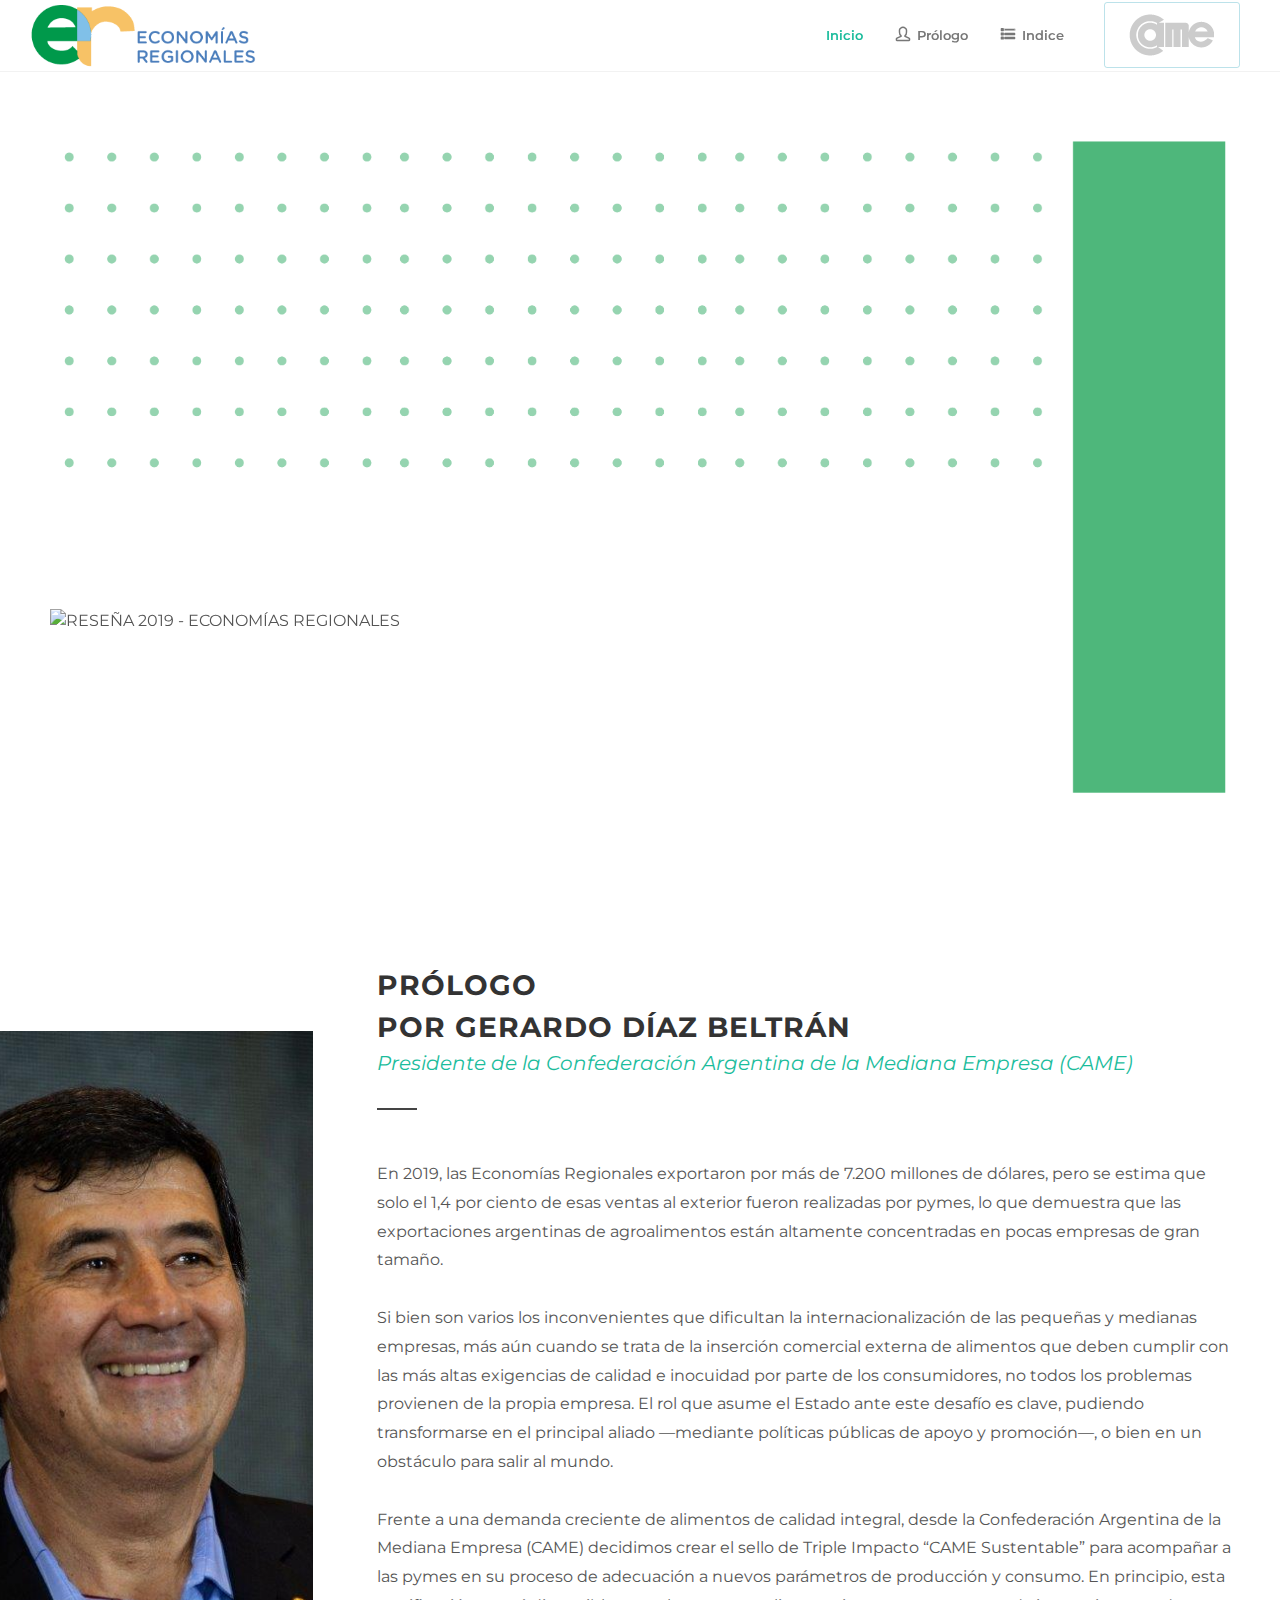
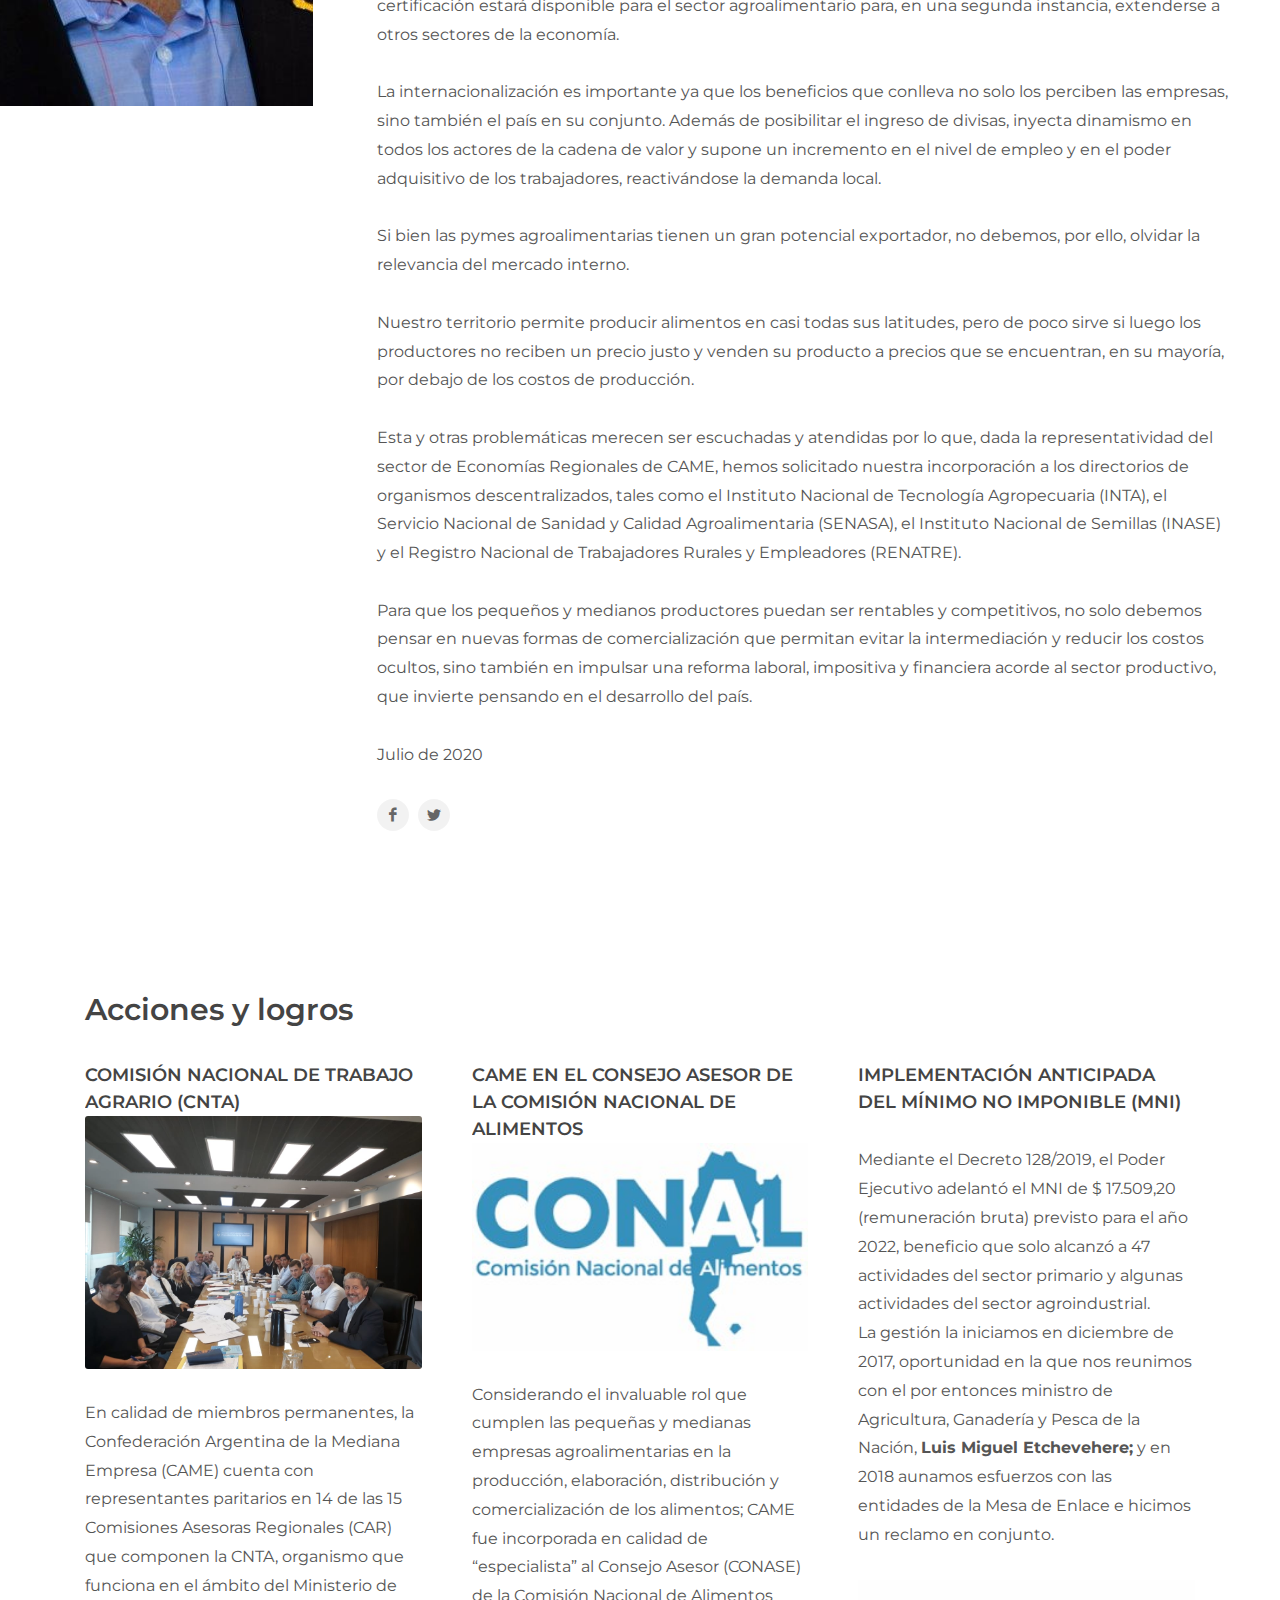
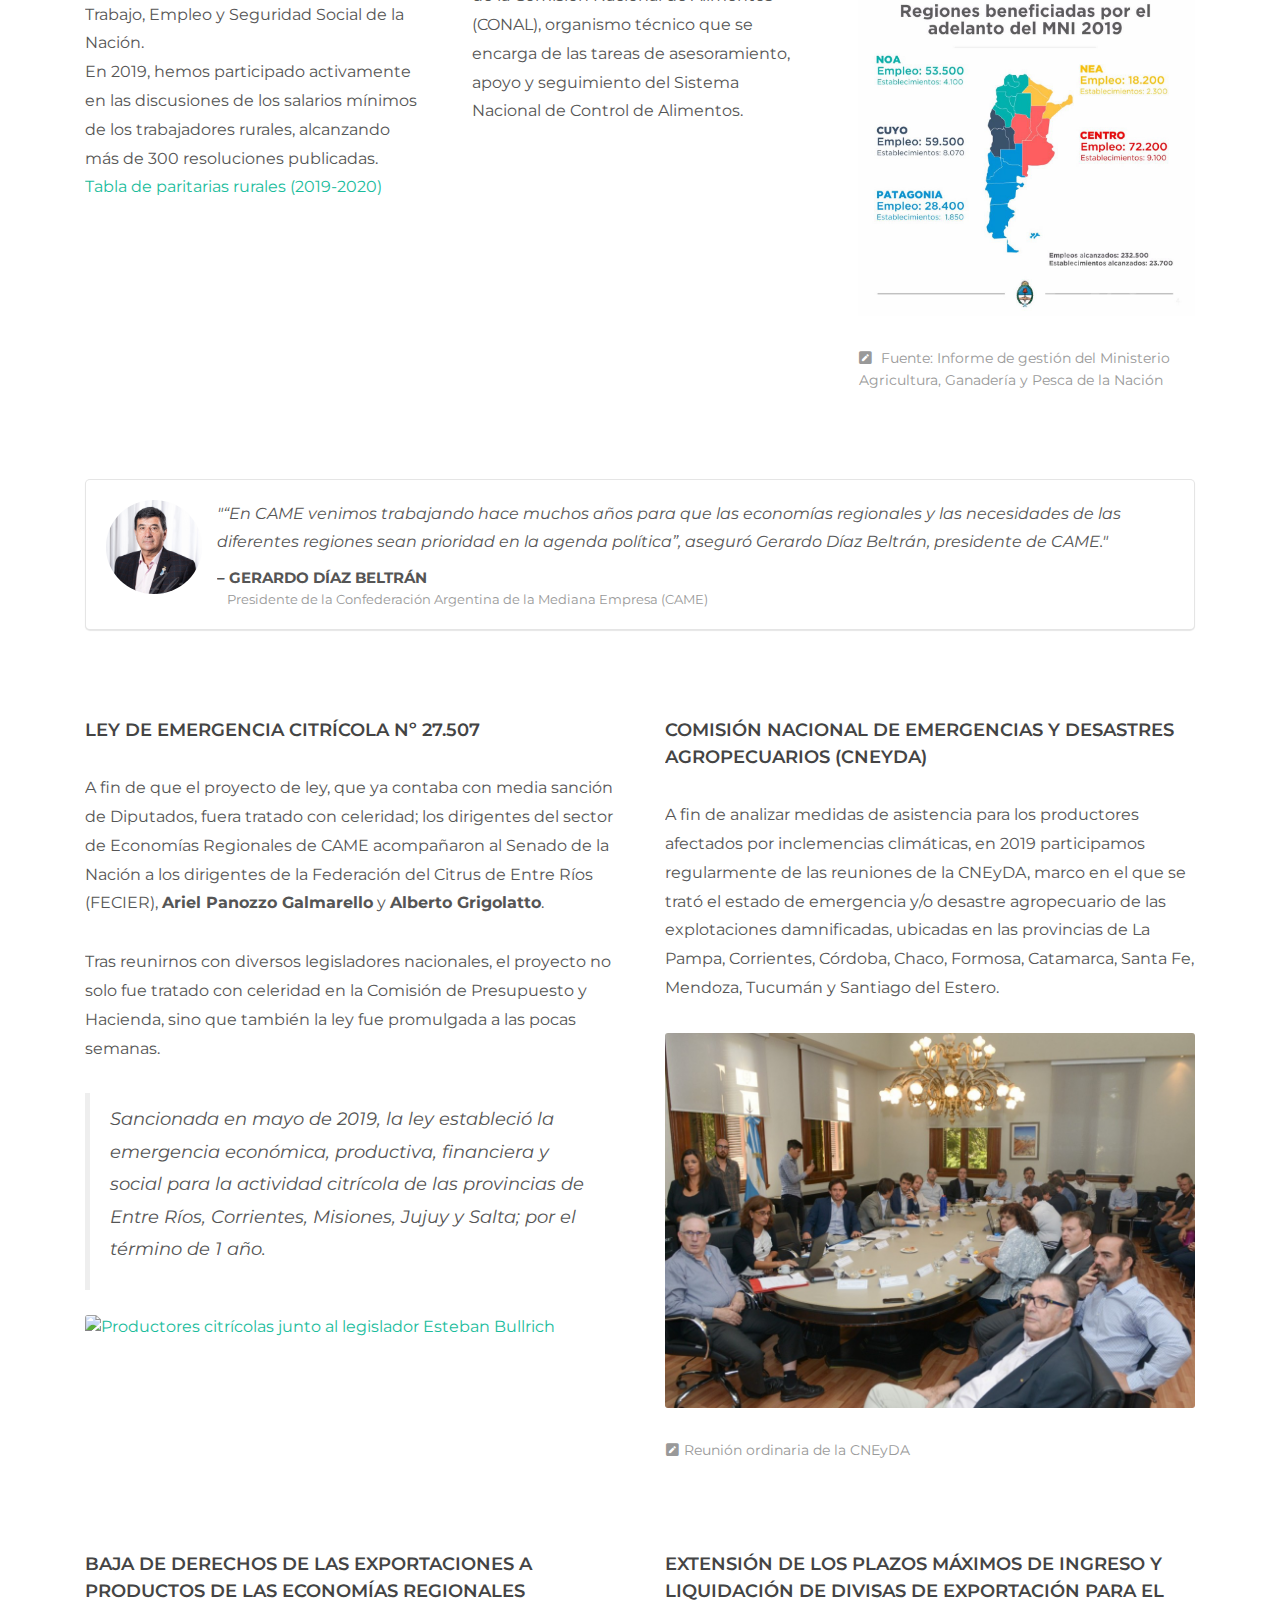
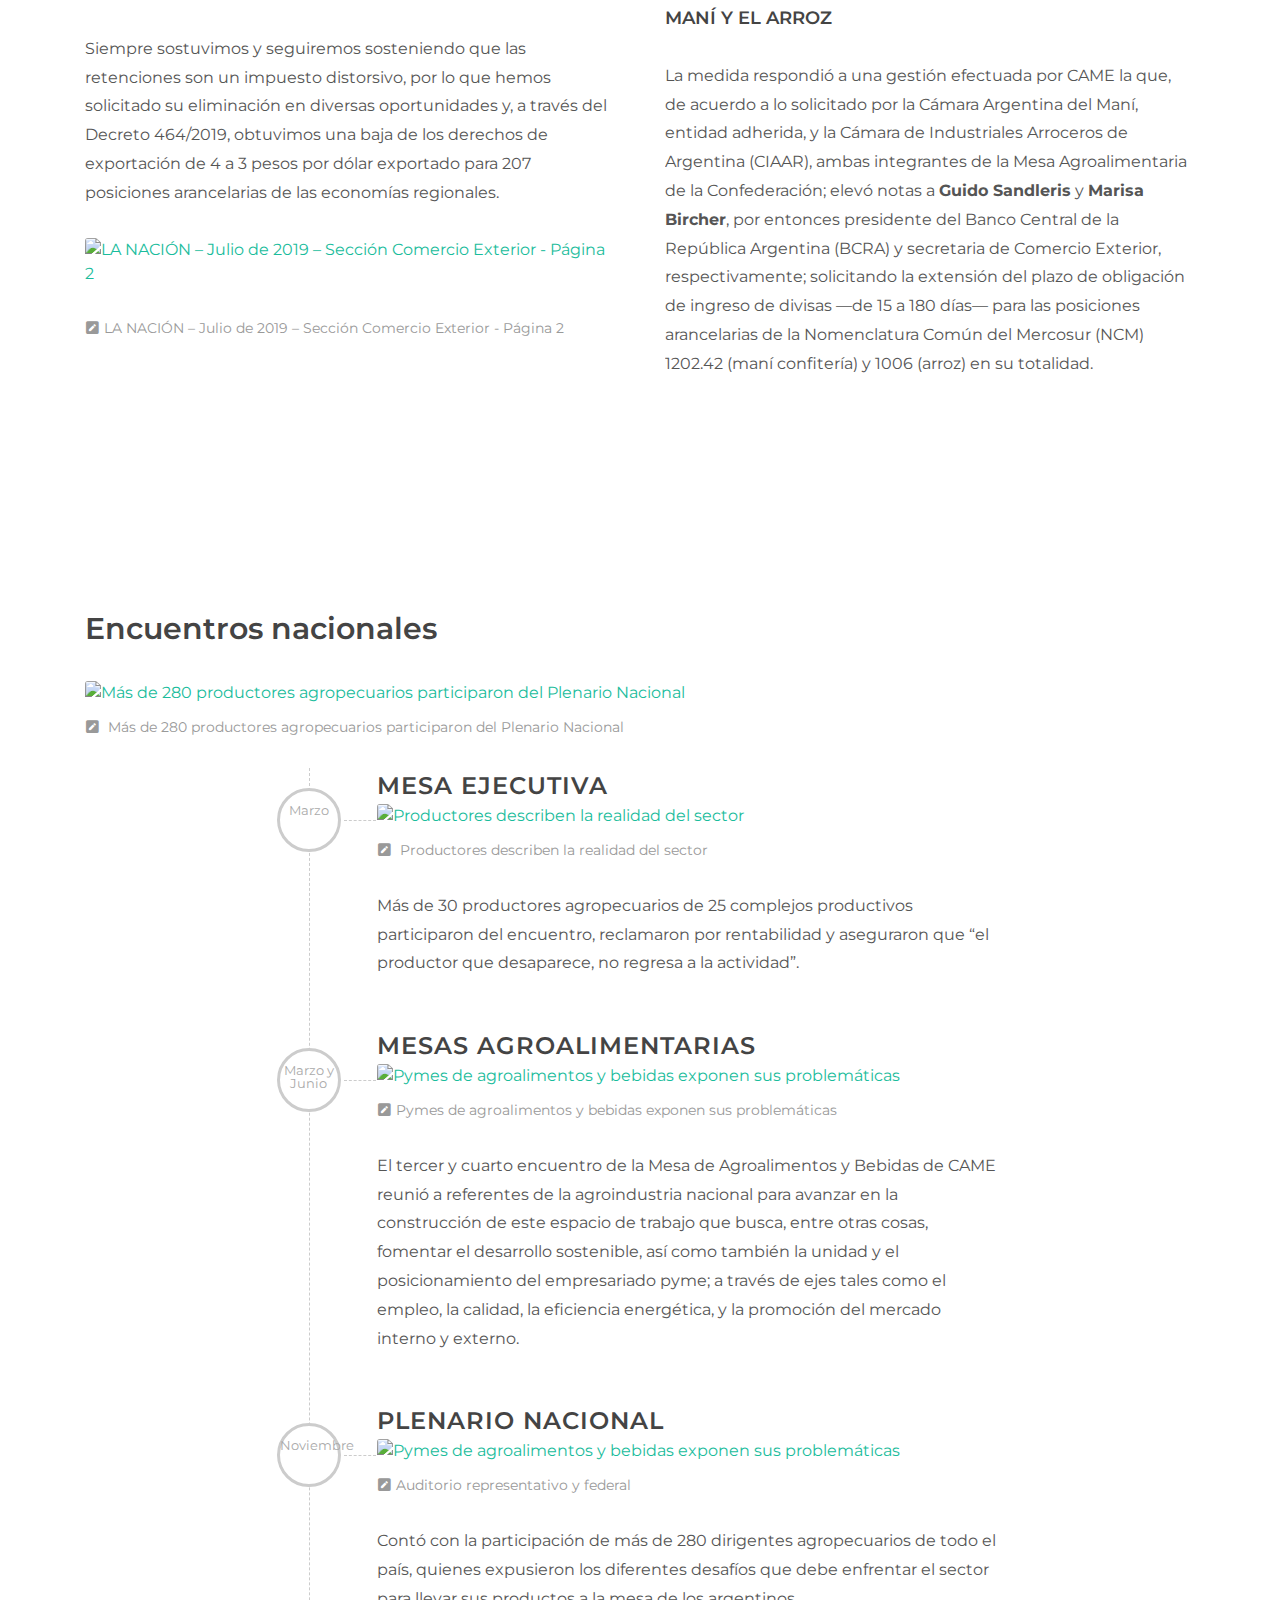
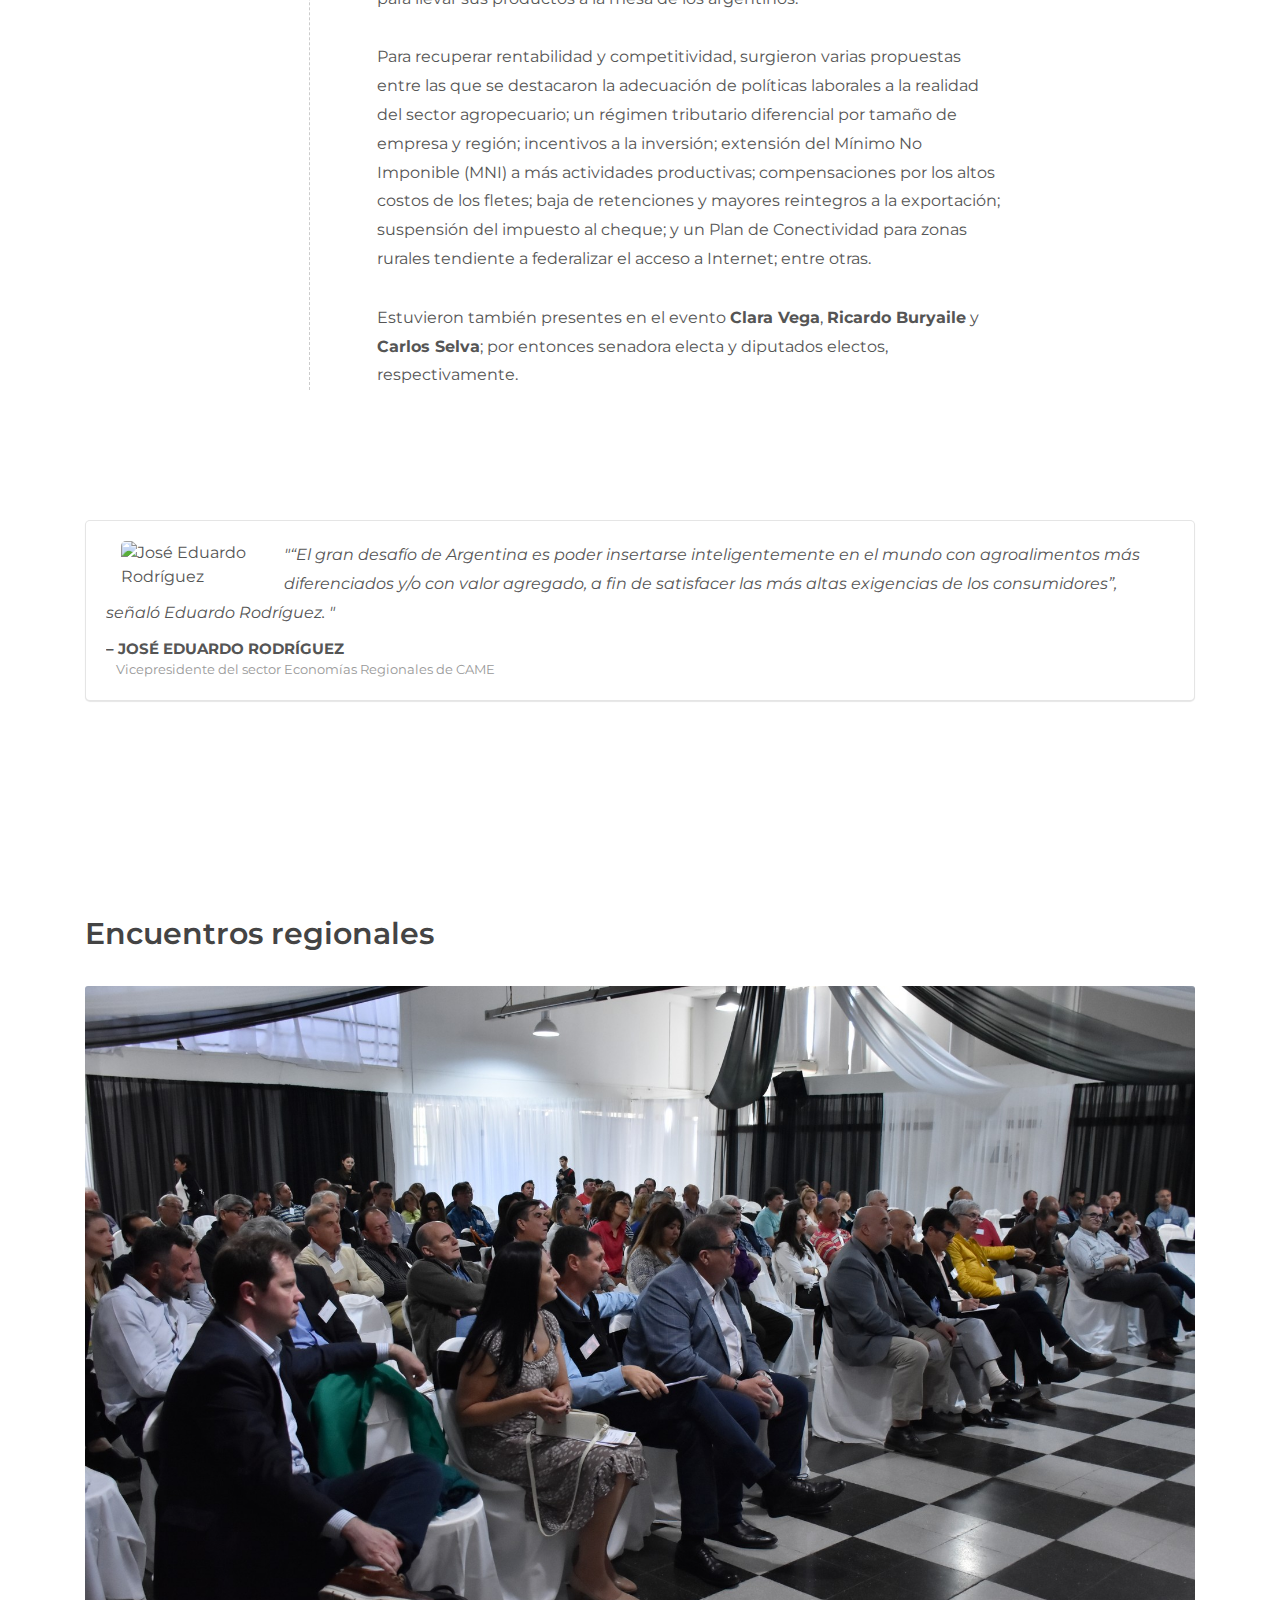
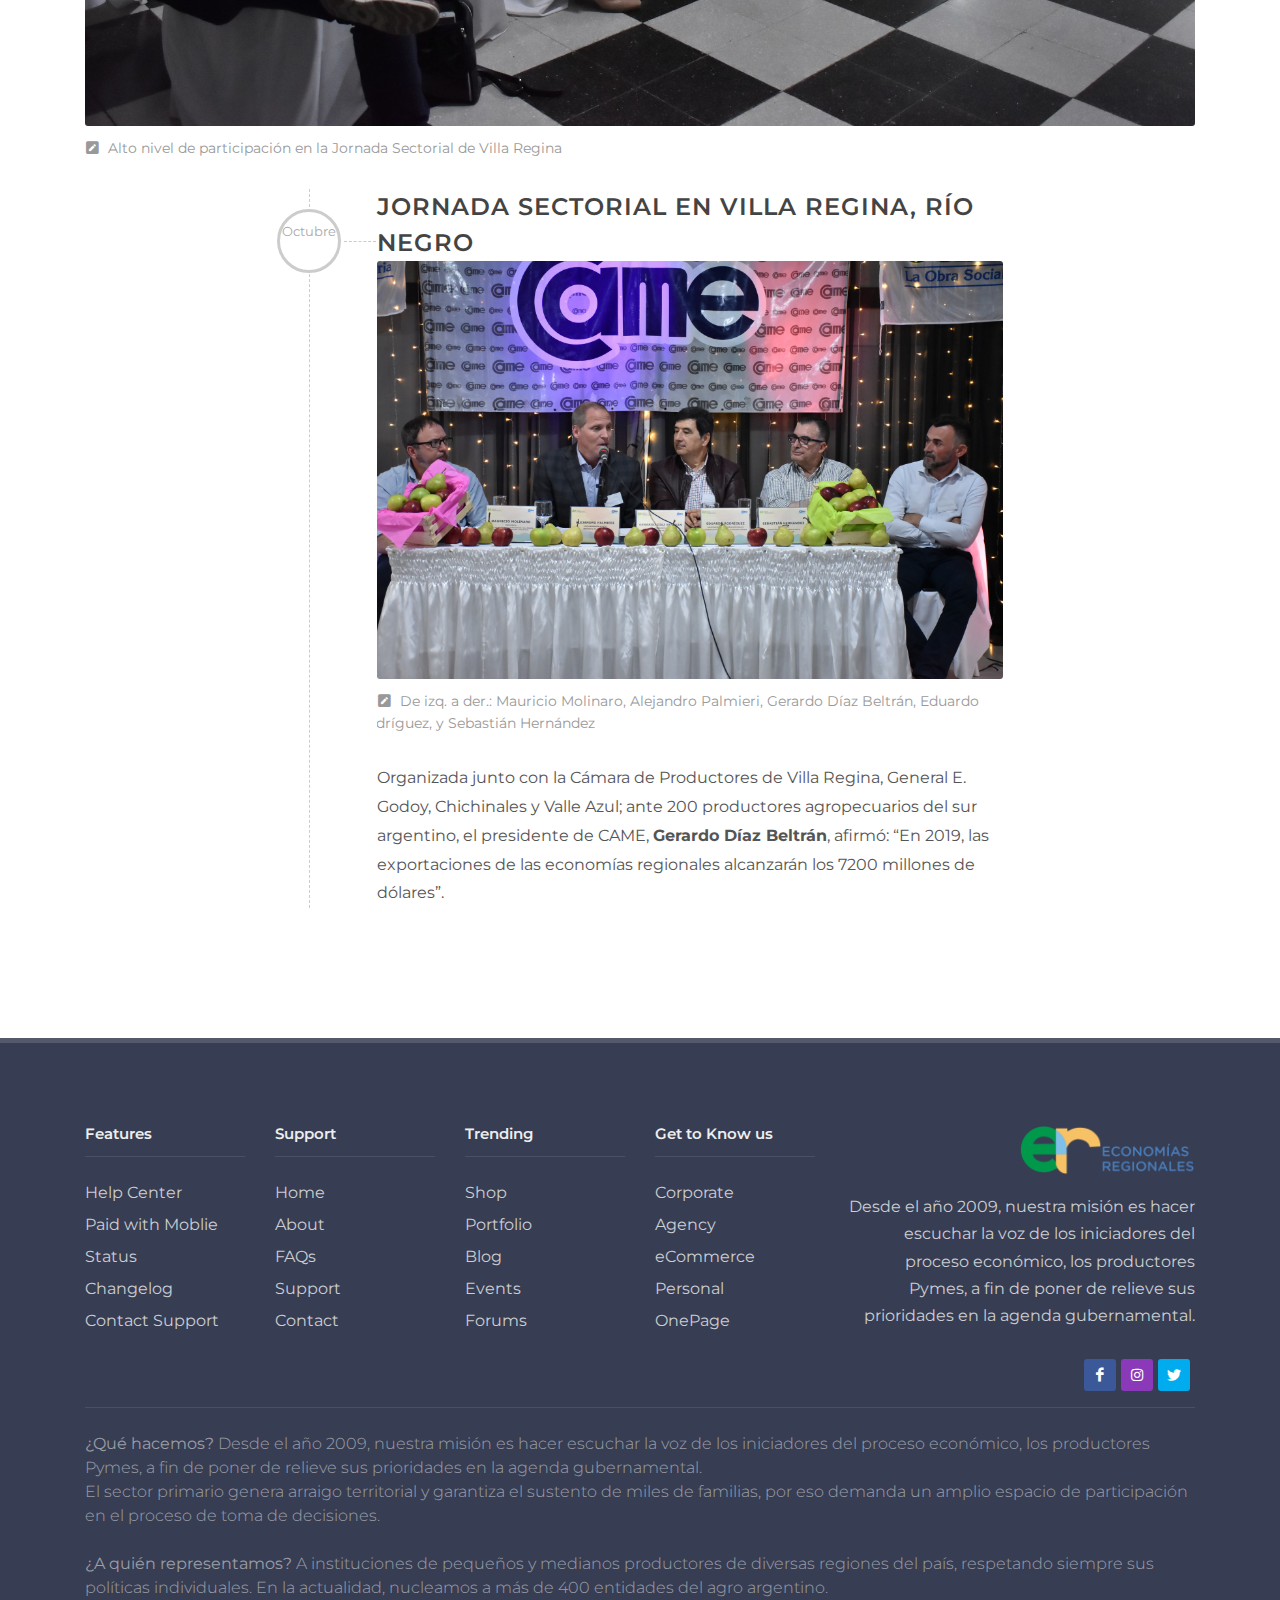
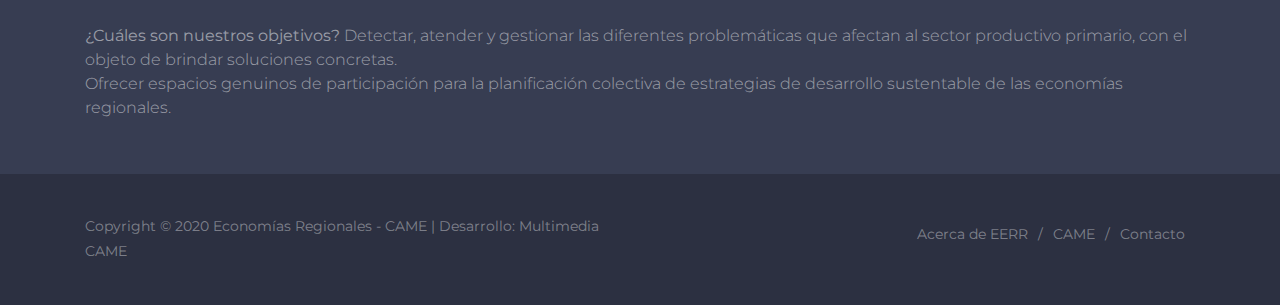
==== index.html @ d0b3bf5d "actualizado encuentros regionales, logos, footer" ====
<!DOCTYPE html>
<html dir="ltr" lang="es-AR">
<head>

	<meta http-equiv="content-type" content="text/html; charset=utf-8" />
	<meta name="author" content="SemiColonWeb" />

	<!-- Stylesheets
	============================================= -->
	<link href="https://fonts.googleapis.com/css?family=Montserrat:300,400,500,600,700&display=swap" rel="stylesheet" type="text/css" />
	<link rel="stylesheet" href="css/bootstrap.css" type="text/css" />
	<link rel="stylesheet" href="style.css" type="text/css" />
	<link rel="stylesheet" href="css/dark.css" type="text/css" />
	<link rel="stylesheet" href="css/swiper.css" type="text/css" />

	<!-- Crowdfunding Demo Specific Stylesheet -->
	<link rel="stylesheet" href="demos/crowdfunding/crowdfunding.css" type="text/css" />
	<link rel="stylesheet" href="demos/crowdfunding/css/fonts.css" type="text/css" />
	<!-- / -->

	<link rel="stylesheet" href="css/font-icons.css" type="text/css" />
	<link rel="stylesheet" href="css/animate.css" type="text/css" />
	<link rel="stylesheet" href="css/magnific-popup.css" type="text/css" />

	<link rel="stylesheet" href="css/custom.css" type="text/css" />
	<meta name="viewport" content="width=device-width, initial-scale=1" />

	<link rel="stylesheet" type="text/css" href="include/rs-plugin/css/settings.css" media="screen" />
	<link rel="stylesheet" type="text/css" href="include/rs-plugin/css/layers.css">
	<link rel="stylesheet" type="text/css" href="include/rs-plugin/css/navigation.css">

	<link rel="stylesheet" href="css/colors.php?color=209EBB" type="text/css" />

	<!-- Document Title
	============================================= -->
	<title>CAME | Economías Regionales | Reseña 2019</title>

</head>

<body class="stretched">

	<!-- Document Wrapper
	============================================= -->
	<div id="wrapper" class="clearfix">

		<!-- Header
		============================================= -->
		<header id="header" class="transparent-header header-size-custom" data-sticky-shrink="false">
			<div id="header-wrap">
				<div class="container">
					<div class="header-row">

						<!-- Logo
						============================================= -->
						<div id="logo">
							<a href="index.html" class="standard-logo"><img src="imgs/logo.png" alt="Economías Regionales - CAME"></a>
							<a href="index.html" class="retina-logo"><img src="imgs/logo@2x.png" alt="Economías Regionales - CAME"></a>
						</div><!-- #logo end -->

						<div class="header-misc">
							<!-- Top Search
							============================================= -->
							<!-- <div id="top-search" class="header-misc-icon">
								<a href="#" id="top-search-trigger"><i class="icon-line-search"></i><i class="icon-line-cross"></i></a>
							</div>--><!-- #top-search end -->

							<a href="http://www.redcame.org.ar/" class="button button-small font-weight-semibold button-border button-rounded ls0 font-weight-medium nott" style="--themecolor: #005ca4;"><img src="imgs/CAME.png" alt="CAME"></a>
						</div>

						<div id="primary-menu-trigger">
							<svg class="svg-trigger" viewBox="0 0 100 100"><path d="m 30,33 h 40 c 3.722839,0 7.5,3.126468 7.5,8.578427 0,5.451959 -2.727029,8.421573 -7.5,8.421573 h -20"></path><path d="m 30,50 h 40"></path><path d="m 70,67 h -40 c 0,0 -7.5,-0.802118 -7.5,-8.365747 0,-7.563629 7.5,-8.634253 7.5,-8.634253 h 20"></path></svg>
						</div>

						<!-- Primary Navigation
						============================================= -->
						<nav class="primary-menu">

							<ul class="menu-container">
								<li class="current menu-item"><a class="menu-link" href="#"><div>Inicio</div></a></li>
								<li class="menu-item"><a class="menu-link" href="#"><div><i class="icon-line2-user font-weight-semibold"></i>Prólogo</div></a>
								<li class="menu-item"><a class="menu-link" href="#"><div><i class="icon-list font-weight-semibold"></i>Indice</div></a>
									
									<ul class="p-3 text-muted sub-menu-container">
										<li><a href="#" data-href="#acciones_logros" class="d-block mt-2"><u>Acciones y logros</u> </a></li>
										<li><a href="#" class="d-block mt-2"><u>Encuentros Nacionales</u> </a></li>
										<li><a href="#" class="d-block mt-2"><u>Encuentros Regionales</u> </a></li>
										<li><a href="#" class="d-block mt-2"><u>Reuniones destacadas</u> </a></li>
										<li><a href="#" class="d-block mt-2"><u>CAME Sustentable</u> </a></li>
										<li><a href="#" class="d-block mt-2"><u>Vidriera</u> </a></li>
										<li><a href="#" class="d-block mt-2"><u>IPOD</u> </a></li>
										<li><a href="#" class="d-block mt-2"><u>Prensa</u> </a></li>
										<li><a href="#" class="d-block mt-2"><u>Censo Nacional Agropecuario 2018</u> </a></li>
										<li><a href="#" class="d-block mt-2"><u>Exportaciones</u> </a></li>
										<li><a href="#" class="d-block mt-2"><u>Editorial Eduardo</u> </a></li>
								</li>
							</ul>

						</nav><!-- #primary-menu end -->

					<!-- 	<form class="top-search-form" action="search.html" method="get">
							<input type="text" name="q" class="form-control" value="" placeholder="Type &amp; Hit Enter.." autocomplete="off">
						</form> -->

					</div>
				</div>
			</div>
			<div class="header-wrap-clone"></div>
		</header><!-- #header end -->

		<!-- Slider
		============================================= -->
		<section id="slider" class="slider-element min-vh-100 include-header" style="margin-top: -72px;
		background: url(imgs/TAPA-05.png), url(imgs/TAPA-04.png);
		background-position: 0% 25%, 0% 30%;
		background-size: 100%, 100%;
		background-repeat: no-repeat;">
			<div class="slider-inner">

				<div class="vertical-middle">
					<div class="container py-5">
						<div class="row">
							<div class="col-lg-6 col-md-8">
								<div class="slider-title">
									<h1 class="font-weight-bolder" style="font-size: 6em; line-height: 1em; background: url(imgs/fondo_gr.png);"></h1>
									<img src="imgs/titulo.png" alt="RESEÑA 2019 - ECONOMÍAS REGIONALES" class="slider-img parallax" data-start="margin-top: 30%;" data-400="margin-top: 30%;" style="width: 100%; margin-top: 30%;">
								</div>
							</div>
						</div>
					</div>
				</div>
				<img src="imgs/tapa.png" alt="" class="slider-img parallax" data-start="margin-top: 0px;" data-400="margin-top: 10px;" style="width: 70%;">

			</div>
		</section><!-- #Slider End -->

		<!-- Content
		============================================= -->
		<section id="content">
			<div class="content-wrap p-0">

				<!-- Prologo -->
				<div class="row align-items-stretch">

					<div class="col-md-3 col-padding min-vh-75 max-vh-60" style="background: url('imgs/GerardoDiazBeltran.jpg') center center no-repeat; background-size: cover; margin-top: 10%;"></div>

					<div class="col-md-9 col-padding">
						<div>
							<div class="heading-block">
								<h3>Prólogo <br>Por Gerardo Díaz Beltrán </h3>
								<span class="before-heading color">Presidente de la Confederación Argentina de la Mediana Empresa (CAME)</span>
							</div>

							<div class="row col-mb-50">

								<div class="col-lg-12">
									<p>En 2019, las Economías Regionales exportaron por más de 7.200 millones de dólares, pero se estima que solo el 1,4 por ciento de esas ventas al exterior fueron realizadas por pymes, lo que demuestra que las exportaciones argentinas de agroalimentos están altamente concentradas en pocas empresas de gran tamaño.</br></br>
									
									Si bien son varios los inconvenientes que dificultan la internacionalización de las pequeñas y medianas empresas, más aún cuando se trata de la inserción comercial externa de alimentos que deben cumplir con las más altas exigencias de calidad e inocuidad por parte de los consumidores, no todos los problemas provienen de la propia empresa. El rol que asume el Estado ante este desafío es clave, pudiendo transformarse en el principal aliado —mediante políticas públicas de apoyo y promoción—, o bien en un obstáculo para salir al mundo.</br></br>
										
									Frente a una demanda creciente de alimentos de calidad integral, desde la Confederación Argentina de la Mediana Empresa (CAME) decidimos crear el sello de Triple Impacto “CAME Sustentable” para acompañar a las pymes en su proceso de adecuación a nuevos parámetros de producción y consumo. En principio, esta certificación estará disponible para el sector agroalimentario para, en una segunda instancia, extenderse a otros sectores de la economía.</br></br>
									
									La internacionalización es importante ya que los beneficios que conlleva no solo los perciben las empresas, sino también el país en su conjunto. Además de posibilitar el ingreso de divisas, inyecta dinamismo en todos los actores de la cadena de valor y supone un incremento en el nivel de empleo y en el poder adquisitivo de los trabajadores, reactivándose la demanda local.</br></br>
									
									Si bien las pymes agroalimentarias tienen un gran potencial exportador, no debemos, por ello, olvidar la relevancia del mercado interno.</br></br>
									
									Nuestro territorio permite producir alimentos en casi todas sus latitudes, pero de poco sirve si luego los productores no reciben un precio justo y venden su producto a precios que se encuentran, en su mayoría, por debajo de los costos de producción.</br></br>
									
									Esta y otras problemáticas merecen ser escuchadas y atendidas por lo que, dada la representatividad del sector de Economías Regionales de CAME, hemos solicitado nuestra incorporación a los directorios de organismos descentralizados, tales como el Instituto Nacional de Tecnología Agropecuaria (INTA), el Servicio Nacional de Sanidad y Calidad Agroalimentaria (SENASA), el Instituto Nacional de Semillas (INASE) y el Registro Nacional de Trabajadores Rurales y Empleadores (RENATRE).</br></br>
									
									Para que los pequeños y medianos productores puedan ser rentables y competitivos, no solo debemos pensar en nuevas formas de comercialización que permitan evitar la intermediación y reducir los costos ocultos, sino también en impulsar una reforma laboral, impositiva y financiera acorde al sector productivo, que invierte pensando en el desarrollo del país.</br></br>
									
									Julio de 2020
										</p>
									<a href="#" class="social-icon inline-block si-small si-light si-rounded si-facebook">
										<i class="icon-facebook"></i>
										<i class="icon-facebook"></i>
									</a>
									<a href="#" class="social-icon inline-block si-small si-light si-rounded si-twitter">
										<i class="icon-twitter"></i>
										<i class="icon-twitter"></i>
									</a>
								
								</div>

								

							</div>

						</div>
					</div>

				</div>
				<!-- Fin prologo-->

				<!--Acciones y logros-->
				<section id="acciones_logros">
					<div class="content-wrap">
						<div class="container clearfix">
				<h2 class="titulo_seccion">Acciones y logros</h2>
				<div id="posts" class="post-grid row grid-container gutter-50 clearfix has-init-isotope" data-layout="fitRows" style="position: relative; height: 2633.13px;">
					
					<div class="entry col-sm-4 col-12">
						<div class="grid-inner">
							<div class="entry-title">
								<h2>Comisión Nacional de Trabajo Agrario (CNTA)</h2>
							</div>
							<div class="entry-image">
								<a href="imgs/a-l/CNTA.jpg" data-lightbox="image"><img src="imgs/a-l/CNTA.jpg" alt="Reunión ordinaria de la Comisión Nacional de Trabajo Agrario (CNTA)"></a>
							</div>
						
							<!--<div class="entry-meta">
								<ul>
									<li><i class="icon-calendar3"></i> 10th Feb 2021</li>
									<li><a href="blog-single.html#comments"><i class="icon-comments"></i> 13</a></li>
									<li><a href="#"><i class="icon-camera-retro"></i></a></li>
								</ul>
							</div>-->
							<div class="entry-content">
								<p>En calidad de miembros permanentes, la Confederación Argentina de la Mediana Empresa (CAME) cuenta con representantes paritarios en 14 de las 15 Comisiones Asesoras Regionales (CAR) que componen la CNTA, organismo que funciona en el ámbito del Ministerio de Trabajo, Empleo y Seguridad Social de la Nación. 
									<br>
								En 2019, hemos participado activamente en las discusiones de los salarios mínimos de los trabajadores rurales, alcanzando más de 300 resoluciones publicadas.  <br>
								<a href="imgs/a-l/Tabla Paritarias Rurales.pdf" target="_blank">Tabla de paritarias rurales (2019-2020)</a>
									</p>
								
							</div>
						</div>
					</div>

					<div class="entry col-sm-4 col-12">
						<div class="grid-inner">
							<div class="entry-title">
								<h2>CAME en el Consejo Asesor de la Comisión Nacional de Alimentos</h2>
							</div>
							<div class="entry-image">
								<a href="imgs/a-l/LOGO CONAL.jpg" data-lightbox="image"><img src="imgs/a-l/LOGO CONAL.jpg" alt="Comisión Nacional de Alimentos"></a>
							</div>
						
							<div class="entry-content">
								<p>Considerando el invaluable rol que cumplen las pequeñas y medianas empresas agroalimentarias en la producción, elaboración, distribución y comercialización de los alimentos; CAME fue incorporada en calidad de “especialista” al Consejo Asesor (CONASE) de la Comisión Nacional de Alimentos (CONAL), organismo técnico que se encarga de las tareas de asesoramiento, apoyo y seguimiento del Sistema Nacional de Control de Alimentos.</p>
							</div>
						</div>
					</div>

					<div class="entry col-sm-4 col-12">
						<div class="grid-inner">
							
							<div class="entry-title">
								<h2>Implementación anticipada del Mínimo No Imponible (MNI)</h2>
							</div>
							<div class="entry-content">
								<p>Mediante el Decreto 128/2019, el Poder Ejecutivo adelantó el MNI de $ 17.509,20 (remuneración bruta) previsto para el año 2022, beneficio que solo alcanzó a 47 actividades del sector primario y algunas actividades del sector agroindustrial.<br>
									La gestión la iniciamos en diciembre de 2017, oportunidad en la que nos reunimos con el por entonces ministro de Agricultura, Ganadería y Pesca de la Nación, <b>Luis Miguel Etchevehere;</b> y en 2018 aunamos esfuerzos con las entidades de la Mesa de Enlace e hicimos un reclamo en conjunto.
									</p>
							</div>
							<div class="entry-image">
								<a href="imgs/a-l/informe de gestión.jpg" data-lightbox="image"><img src="imgs/a-l/informe de gestión.jpg" alt="Informe de gestión del Ministerio de Agricultura, Ganadería y Pesca de la Nación"></a>
							</div>
							<div class="entry-meta">
								<ul>
									<li><i class="icon-pen-square"></i> Fuente: Informe de gestión del Ministerio de Agricultura, Ganadería y Pesca de la Nación</li>
									
								</ul>
							</div>
						</div>
					</div>
					
					<div class="entry col-sm-12 col-12">
						<div class="testimonial">
							<div class="testi-image" style="width: 9%; height: 9%;">
								<a href="#" style="width: 100%; height: 100%;">
									<img src="imgs/a-l/GERARDO.JPG" alt="Gerardo Díaz Beltrán" style="width: 100%; height: 100%;">
								</a>
							</div>
							<div class="testi-content">
								<p>“En CAME venimos trabajando hace muchos años para que las economías regionales y las necesidades de las diferentes regiones sean prioridad en la agenda política”, aseguró Gerardo Díaz Beltrán, presidente de CAME.</p>
								<div class="testi-meta">
									Gerardo Díaz Beltrán
									<span>Presidente de la Confederación Argentina de la Mediana Empresa (CAME)</span>
								</div>
							</div>
						</div>
					
					
					</div>
					
					<div class="entry col-sm-6 col-12" >
						<div class="grid-inner">
							
							<div class="entry-title">
								<h2>Ley de Emergencia Citrícola Nº 27.507</h2>
							</div>
							<div class="entry-content">
								<p>A fin de que el proyecto de ley, que ya contaba con media sanción de Diputados, fuera tratado con celeridad; los dirigentes del sector de Economías Regionales de CAME acompañaron al Senado de la Nación a los dirigentes de la Federación del Citrus de Entre Ríos (FECIER), <strong>Ariel Panozzo Galmarello</strong> y <strong>Alberto Grigolatto</strong>.</p>
								<p>Tras reunirnos con diversos legisladores nacionales, el proyecto no solo fue tratado con celeridad en la Comisión de Presupuesto y Hacienda, sino que también la ley fue promulgada a las pocas semanas. </p>
								<blockquote><p>Sancionada en mayo de 2019, la ley estableció la emergencia económica, productiva, financiera y social para la actividad citrícola de las provincias de Entre Ríos, Corrientes, Misiones, Jujuy y Salta; por el término de 1 año. </p></blockquote>

							</div>
							<div class="entry-image alignleft">
								<a href="imgs/a-l/CITRICOLA.jpg" data-lightbox="image"><img src="imgs/a-l/CITRICOLA_l.jpg" alt="Productores citrícolas junto al legislador Esteban Bullrich"></a>
							</div>
							<div class="entry-meta">
								<ul>
									<li><i class="icon-pen-square"></i>Productores citrícolas junto al legislador Esteban Bullrich</li>
									
								</ul>
							</div>
						</div>
					</div>

					<div class="entry col-sm-6 col-12">
						<div class="grid-inner">
							
							<div class="entry-title">
								<h2>Comisión Nacional de Emergencias y Desastres Agropecuarios (CNEyDA)</h2>
							</div>
							<div class="entry-content">
								<p>A fin de analizar medidas de asistencia para los productores afectados por inclemencias climáticas, en 2019 participamos regularmente de las reuniones de la CNEyDA, marco en el que se trató el estado de emergencia y/o desastre agropecuario de las explotaciones damnificadas, ubicadas en las provincias de La Pampa, Corrientes, Córdoba, Chaco, Formosa, Catamarca, Santa Fe, Mendoza, Tucumán y Santiago del Estero.</p>
							

							</div>
							<div class="entry-image">
								<a href="imgs/a-l/FOTO CNEYDA.jpg" data-lightbox="image"><img src="imgs/a-l/FOTO CNEYDA.jpg" alt="Reunión ordinaria de la CNEyDA"></a>
							</div>
							<div class="entry-meta">
								<ul>
									<li><i class="icon-pen-square"></i>Reunión ordinaria de la CNEyDA</li>
									
								</ul>
							</div>
						</div>
					</div>

					<div class="entry col-sm-6 col-12">
						<div class="grid-inner">
							
							<div class="entry-title">
								<h2>Baja de derechos de las exportaciones a productos de las Economías Regionales</h2>
							</div>
							<div class="entry-content">
								<p>Siempre sostuvimos y seguiremos sosteniendo que las retenciones son un impuesto distorsivo, por lo que hemos solicitado su eliminación en diversas oportunidades y, a través del Decreto 464/2019, obtuvimos una baja de los derechos de exportación de 4 a 3 pesos por dólar exportado para 207 posiciones arancelarias de las economías regionales.  </p>
							</div>
							<div class="entry-image">
								<a href="imgs/a-l/RECORTE LA NACION.jpg" data-lightbox="image"><img src="imgs/a-l/RECORTE LA NACION.jpg" alt="LA NACIÓN – Julio de 2019 – Sección Comercio Exterior - Página 2"></a>
							</div>
							<div class="entry-meta">
								<ul>
									<li><i class="icon-pen-square"></i>LA NACIÓN – Julio de 2019 – Sección Comercio Exterior - Página 2</li>
									
								</ul>
							</div>
						</div>
					</div>

					

					<div class="entry col-sm-6 col-12">
						<div class="grid-inner">
							
							<div class="entry-title">
								<h2>Extensión de los plazos máximos de ingreso y liquidación de divisas de exportación para el maní y el arroz</h2>
							</div>
							<div class="entry-content">
								<p>La medida respondió a una gestión efectuada por CAME la que, de acuerdo a lo solicitado por la Cámara Argentina del Maní, entidad adherida, y la Cámara de Industriales Arroceros de Argentina (CIAAR), ambas integrantes de la Mesa Agroalimentaria de la Confederación; elevó notas a <strong>Guido Sandleris</strong> y <strong>Marisa Bircher</strong>, por entonces presidente del Banco Central de la República Argentina (BCRA) y secretaria de Comercio Exterior, respectivamente; solicitando la extensión del plazo de obligación de ingreso de divisas —de 15 a 180 días— para las posiciones arancelarias de la Nomenclatura Común del Mercosur (NCM) 1202.42 (maní confitería) y 1006 (arroz) en su totalidad.  </p>
							</div>
							
							
						</div>
					</div>

					
				</div>
				</div>
		</div>
				</section>
				<!--Fin acciones y logros-->
				
				<!--Encuentros nacionales-->
				<section id="encuentros_nacionales">
					<div class="content-wrap">
						<div class="container clearfix">
						<h2 class="titulo_seccion">Encuentros nacionales</h2>
						<div class="entry-image">
							<a href="imgs/b/Plenario para destacado.jpg" data-lightbox="image"><img src="imgs/b/Plenario para destacado.jpg" alt="Más de 280 productores agropecuarios participaron del Plenario Nacional"></a>
							<div class="entry-meta">
								<ul>
									<li><i class="icon-pen-square"></i> Más de 280 productores agropecuarios participaron del Plenario Nacional</li>
									
								</ul>
							</div>
						</div>
						
						
						
						<div class="row gutter-40 col-mb-80 justify-content-md-center">
							<!-- Post Content
							============================================= -->
							<div class="postcontent col-lg-8">
	
								<!-- Posts
								============================================= -->
								<div id="posts" class="post-timeline">
	
									<div class="entry">
										<div class="entry-timeline">
										<span>Marzo</span>
											<div class="timeline-divider"></div>
										</div>
										<div class="entry-image">
											<div class="entry-title">
												<h2>Mesa ejecutiva</h2>
											</div>
											<a href="imgs/b/Mesa Ejecutiva.JPG" data-lightbox="image"><img src="imgs/b/Mesa Ejecutiva.JPG" alt="Productores describen la realidad del sector"></a>
											<div class="entry-meta">
												<ul>
													<li><i class="icon-pen-square"></i> Productores describen la realidad del sector</li>
													
												</ul>
											</div>
										</div>
										
										<!--<div class="entry-meta">
											<ul>
												<li><a href="#"><i class="icon-user"></i> admin</a></li>
												<li><i class="icon-folder-open"></i> <a href="#">General</a>, <a href="#">Media</a></li>
												<li><a href="blog-single.html#comments"><i class="icon-comments"></i> 13 Comments</a></li>
												<li><a href="#"><i class="icon-camera-retro"></i></a></li>
											</ul>
										</div>-->
										<div class="entry-content">											
											<p>Más de 30 productores agropecuarios de 25 complejos productivos participaron del encuentro, reclamaron por rentabilidad y aseguraron que “el productor que desaparece, no regresa a la actividad”.</p>
											
										</div>
									</div>

									<div class="entry">
										<div class="entry-timeline">
											<span>Marzo y Junio</span>
											<div class="timeline-divider"></div>
										</div>
										<div class="entry-image">
											<div class="entry-title">
												<h2>Mesas agroalimentarias</h2>
											</div>
											<a href="imgs/b/Mesa Agroalimentaria.JPG" data-lightbox="image"><img src="imgs/b/Mesa Agroalimentaria.JPG" alt="Pymes de agroalimentos y bebidas exponen sus problemáticas"></a>
											<div class="entry-meta">
												<ul>
													<li><i class="icon-pen-square"></i>Pymes de agroalimentos y bebidas exponen sus problemáticas</li>
													
												</ul>
											</div>
										</div>
										<div class="entry-content">
											<p>El tercer y cuarto encuentro de la Mesa de Agroalimentos y Bebidas de CAME reunió a referentes de la agroindustria nacional para avanzar en la construcción de este espacio de trabajo que busca, entre otras cosas, fomentar el desarrollo sostenible, así como también la unidad y el posicionamiento del empresariado pyme; a través de ejes tales como el empleo, la calidad, la eficiencia energética, y la promoción del mercado interno y externo. </p>
											
										</div>
									</div>

									<div class="entry">
										<div class="entry-timeline">
											<span>Noviembre</span>
											<div class="timeline-divider"></div>
										</div>
										<div class="entry-image">
											<div class="entry-title">
												<h2>Plenario nacional</h2>
											</div>
											<a href="imgs/b/Plenario.jpg" data-lightbox="image"><img src="imgs/b/Plenario.jpg" alt="Pymes de agroalimentos y bebidas exponen sus problemáticas"></a>
											<div class="entry-meta">
												<ul>
													<li><i class="icon-pen-square"></i>Auditorio representativo y federal </li>
													
												</ul>
											</div>
										</div>
										<div class="entry-content">
												<p>Contó con la participación de más de 280 dirigentes agropecuarios de todo el país, quienes expusieron los diferentes desafíos que debe enfrentar el sector para llevar sus productos a la mesa de los argentinos. </p>
												<p>Para recuperar rentabilidad y competitividad, surgieron varias propuestas entre las que se destacaron la adecuación de políticas laborales a la realidad del sector agropecuario; un régimen tributario diferencial por tamaño de empresa y región; incentivos a la inversión; extensión del Mínimo No Imponible (MNI) a más actividades productivas; compensaciones por los altos costos de los fletes; baja de retenciones y mayores reintegros a la exportación; suspensión del impuesto al cheque; y un Plan de Conectividad para zonas rurales tendiente a federalizar el acceso a Internet; entre otras. </p>
												<p>Estuvieron también presentes en el evento <strong>Clara Vega</strong>, <strong>Ricardo Buryaile</strong> y <strong>Carlos Selva</strong>; por entonces senadora electa y diputados electos, respectivamente. </p>
												 </p>
											
										</div>
									</div>

									

									

								</div>
								
							</div>
							<div class="entry col-sm-12 col-12">
								<div class="testimonial">
									
									<div class="testi-content">
									
										<div class="col-2" style="float: left;">
											<img src="imgs/b/EduardoRodriguez.jpg" alt="José Eduardo Rodríguez" style="border-radius: 5px;">
										</div>
									
										<p>“El gran desafío de Argentina es poder insertarse inteligentemente en el mundo con agroalimentos más diferenciados y/o con valor agregado, a fin de satisfacer las más altas exigencias de los consumidores”, señaló Eduardo Rodríguez. </p>
										<div class="testi-meta">
											José Eduardo Rodríguez
											<span>Vicepresidente del sector Economías Regionales de CAME</span>
										</div>
									</div>
								</div>
							
							
							</div>
						</div>

						
						</div>
						
					</div>
					
				</section>
				<!--Fin encuentros nacionales-->
			
				<!--Encuentros regionales-->
				<section id="encuentros_regionales">
					<div class="content-wrap">
						<div class="container clearfix">
						<h2 class="titulo_seccion">Encuentros regionales</h2>
						<div class="entry-image">
							<a href="imgs/c/auditorio.jpg" data-lightbox="image"><img src="imgs/c/auditorio.jpg" alt="Alto nivel de participación en la Jornada Sectorial de Villa Regina"></a>
							<div class="entry-meta">
								<ul>
									<li><i class="icon-pen-square"></i> Alto nivel de participación en la Jornada Sectorial de Villa Regina</li>
									
								</ul>
							</div>
						</div>
						
						
						
						<div class="row gutter-40 col-mb-80 justify-content-md-center">
							<!-- Post Content
							============================================= -->
							<div class="postcontent col-lg-8">
	
								<!-- Posts
								============================================= -->
								<div id="posts" class="post-timeline">
	
									<div class="entry">
										<div class="entry-timeline">
										<span>Octubre</span>
											<div class="timeline-divider"></div>
										</div>
										<div class="entry-image">
											<div class="entry-title">
												<h2>Jornada sectorial en Villa Regina, Río Negro</h2>
											</div>
											<a href="imgs/c/VillaRegina.jpg" data-lightbox="image"><img src="imgs/c/VillaRegina.jpg" alt="Jornada sectorial en Villa Regina, Río Negro"></a>
											<div class="entry-meta">
												<ul>
													<li><i class="icon-pen-square"></i> De izq. a der.: Mauricio Molinaro, Alejandro Palmieri, Gerardo Díaz Beltrán, Eduardo Rodríguez, y Sebastián Hernández</li>
													
												</ul>
											</div>
										</div>
										<div class="entry-content">											
											<p>Organizada junto con la Cámara de Productores de Villa Regina, General E. Godoy, Chichinales y Valle Azul; ante 200 productores agropecuarios del sur argentino, el presidente de CAME, <strong>Gerardo Díaz Beltrán</strong>, afirmó: “En 2019, las exportaciones de las economías regionales alcanzarán los 7200 millones de dólares”. </p>
											
										</div>
									</div>

								</div>
								
							</div>
							
						</div>

						
						</div>
						
					</div>
					
				</section>
				<!--Fin encuentros regionales-->




				
			</div>
		</section><!-- #content end -->

		<!-- Footer
		============================================= -->
		<footer id="footer" class="dark" style="background-color: #373D52">
			<div class="container">

				<!-- Footer Widgets
				============================================= -->
				<div class="footer-widgets-wrap pb-4">

					<div class="row">

						<div class="col-lg-2 col-md-2 col-6">
							<div class="widget">

								<h4 class="ls0 mb-4 nott">Features</h4>

								<ul class="list-unstyled iconlist ml-0">
									<li class="mb-2"><a href="#">Help Center</a></li>
									<li class="mb-2"><a href="#">Paid with Moblie</a></li>
									<li class="mb-2"><a href="#">Status</a></li>
									<li class="mb-2"><a href="#">Changelog</a></li>
									<li class="mb-2"><a href="#">Contact Support</a></li>
								</ul>

							</div>
						</div>
						<div class="col-lg-2 col-md-2 col-6">
							<div class="widget">

								<h4 class="ls0 mb-4 nott">Support</h4>

								<ul class="list-unstyled iconlist ml-0">
									<li class="mb-2"><a href="#">Home</a></li>
									<li class="mb-2"><a href="#">About</a></li>
									<li class="mb-2"><a href="#">FAQs</a></li>
									<li class="mb-2"><a href="#">Support</a></li>
									<li class="mb-2"><a href="#">Contact</a></li>
								</ul>

							</div>
						</div>
						<div class="col-lg-2 col-md-2 col-6">
							<div class="widget">

								<h4 class="ls0 mb-4 nott">Trending</h4>

								<ul class="list-unstyled iconlist ml-0">
									<li class="mb-2"><a href="#">Shop</a></li>
									<li class="mb-2"><a href="#">Portfolio</a></li>
									<li class="mb-2"><a href="#">Blog</a></li>
									<li class="mb-2"><a href="#">Events</a></li>
									<li class="mb-2"><a href="#">Forums</a></li>
								</ul>

							</div>
						</div>
						<div class="col-lg-2 col-md-2 col-6">
							<div class="widget">

								<h4 class="ls0 mb-4 nott">Get to Know us</h4>

								<ul class="list-unstyled iconlist ml-0">
									<li class="mb-2"><a href="#">Corporate</a></li>
									<li class="mb-2"><a href="#">Agency</a></li>
									<li class="mb-2"><a href="#">eCommerce</a></li>
									<li class="mb-2"><a href="#">Personal</a></li>
									<li class="mb-2"><a href="#">OnePage</a></li>
								</ul>

							</div>
						</div>
						<div class="col-lg-4 col-md-4 text-md-right">
							<div class="widget">

								<img src="imgs/logo@2x.png" alt="Economías regionales - CAME" class="mb-3" style="width: 50%;">

								<p>Desde el año 2009, nuestra misión es hacer escuchar la voz de los iniciadores del proceso económico, los productores Pymes, a fin de poner de relieve sus prioridades en la agenda gubernamental.
									</p>

								<div class="d-flex justify-content-md-end">
									<a href="#" class="social-icon si-small si-facebook si-colored" title="Facebook">
										<i class="icon-facebook"></i>
										<i class="icon-facebook"></i>
									</a>

									<a href="#" class="social-icon si-small si-instagram si-colored" title="Instagram">
										<i class="icon-instagram"></i>
										<i class="icon-instagram"></i>
									</a>
									
									<a href="#" class="social-icon si-small si-twitter si-colored" title="Twitter">
										<i class="icon-twitter"></i>
										<i class="icon-twitter"></i>
									</a>

								
								</div>

							</div>
						</div>

					</div>

					
					<hr>

					<p class="font-weight-light text-white-50 mt-4">
						
						<strong>¿Qué hacemos?</strong>
						Desde el año 2009, nuestra misión es hacer escuchar la voz de los iniciadores del proceso económico, los productores Pymes, a fin de poner de relieve sus prioridades en la agenda gubernamental.<br>
						
						El sector primario genera arraigo territorial y garantiza el sustento de miles de familias, por eso demanda un amplio espacio de participación en el proceso de toma de decisiones.<br><br>
						
						<strong>¿A quién representamos?</strong>
						A instituciones de pequeños y medianos productores de diversas regiones del país, respetando siempre sus políticas individuales. En la actualidad, nucleamos a más de 400 entidades del agro argentino.<br><br>
						
						<strong>¿Cuáles son nuestros objetivos?</strong>
						Detectar, atender y gestionar las diferentes problemáticas que afectan al sector productivo primario, con el objeto de brindar soluciones concretas.<br>
						
						Ofrecer espacios genuinos de participación para la planificación colectiva de estrategias de desarrollo sustentable de las economías regionales.<br>
						
						</p>

				</div><!-- .footer-widgets-wrap end -->
			</div>

			<!-- Copyrights
			============================================= -->
			<div id="copyrights">
				<div class="container">

					<div class="row justify-content-between align-items-center">
						<div class="col-md-6">
							Copyright &copy; 2020 Economías Regionales - CAME | Desarrollo: Multimedia CAME
						</div>

						<div class="col-md-6 d-md-flex flex-md-column align-items-md-end mt-4 mt-md-0">
							<div class="copyrights-menu copyright-links">
								<a href="http://www.redcame.org.ar/sectores/10/economias-regionales">Acerca de EERR</a>/<a href="http://www.redcame.org.ar/">CAME</a>/<a href="http://www.redcame.org.ar/contacto">Contacto</a>
							</div>
						</div>
					</div>

				</div>
			</div><!-- #copyrights end -->
		</footer><!-- #footer end -->

	</div><!-- #wrapper end -->

	<!-- Go To Top
	============================================= -->
	<div id="gotoTop" class="icon-line-arrow-up"></div>

	<!-- JavaScripts
	============================================= -->
	<script src="js/jquery.js"></script>
	<script src="js/plugins.min.js"></script>

	<!-- Footer Scripts
	============================================= -->
	<script src="js/functions.js"></script>

	<!-- ADD-ONS JS FILES -->
	<script>

		

	</script>

</body>
</html>
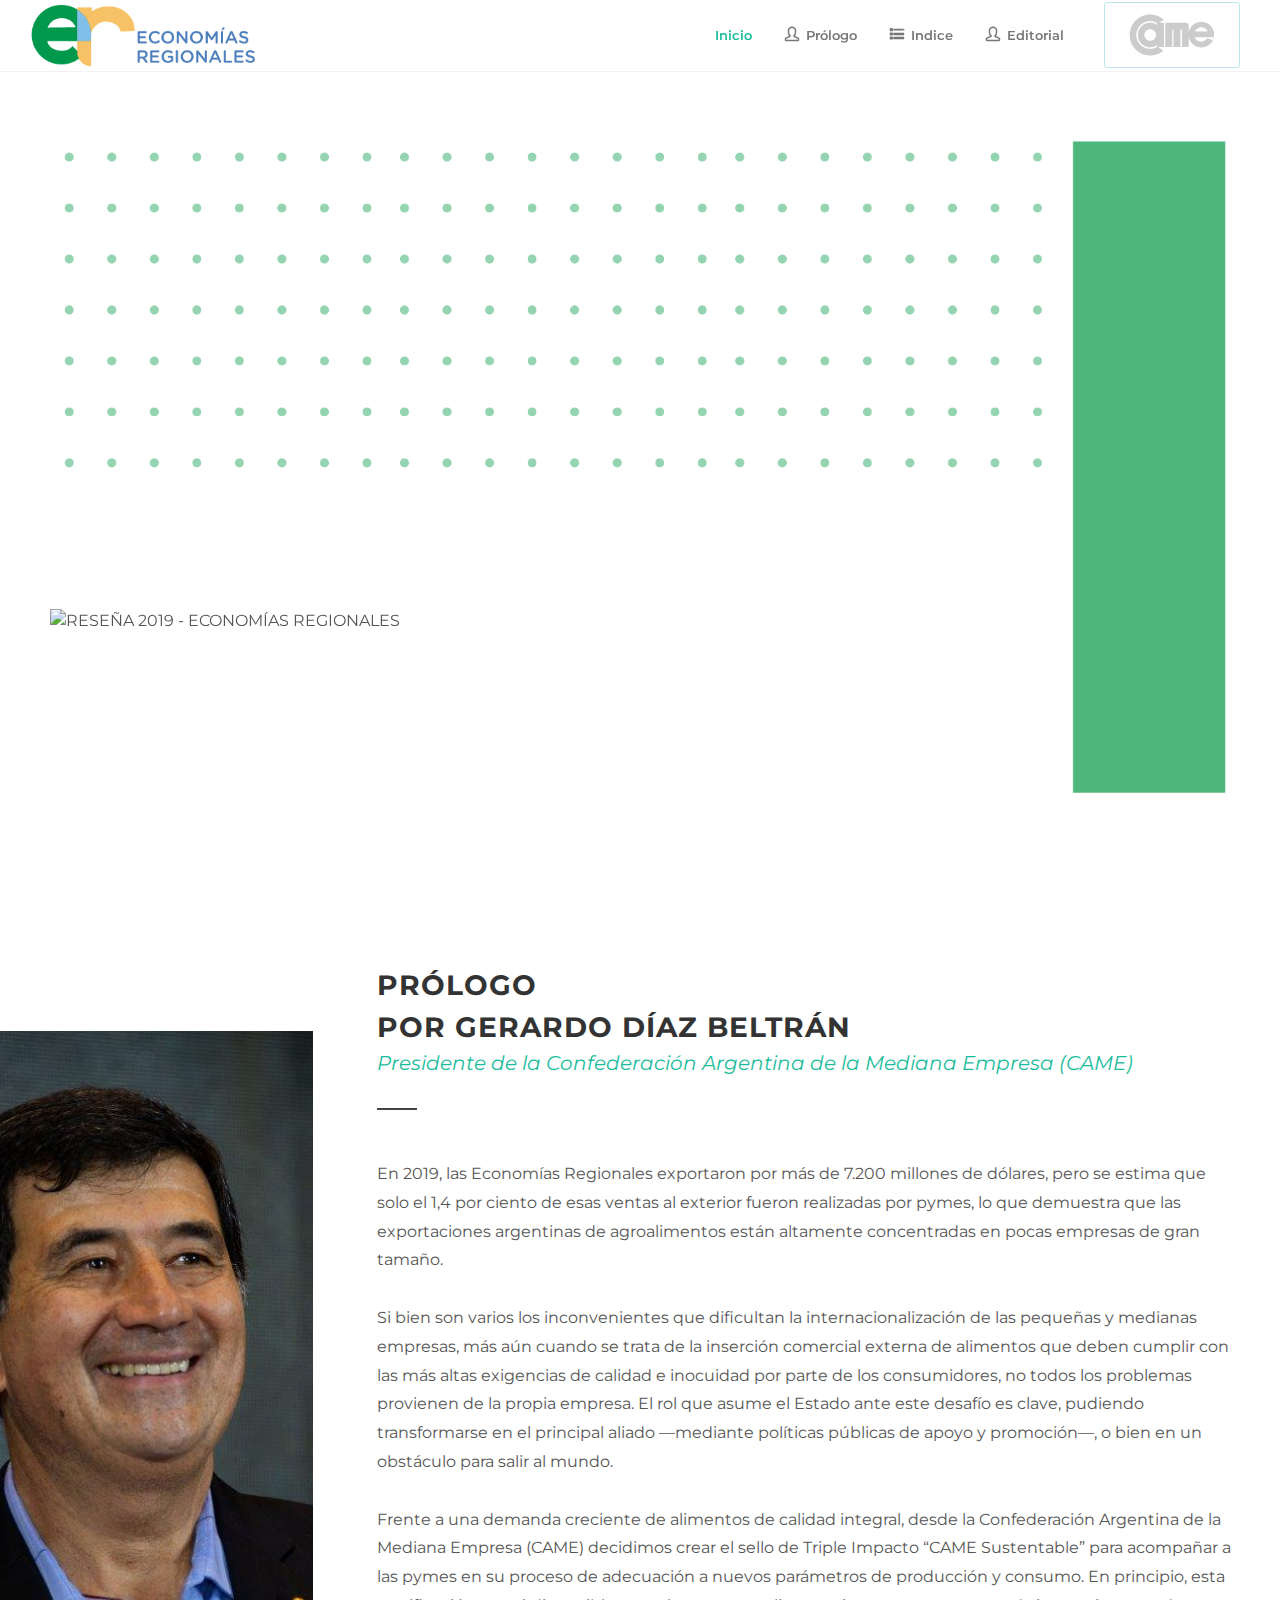
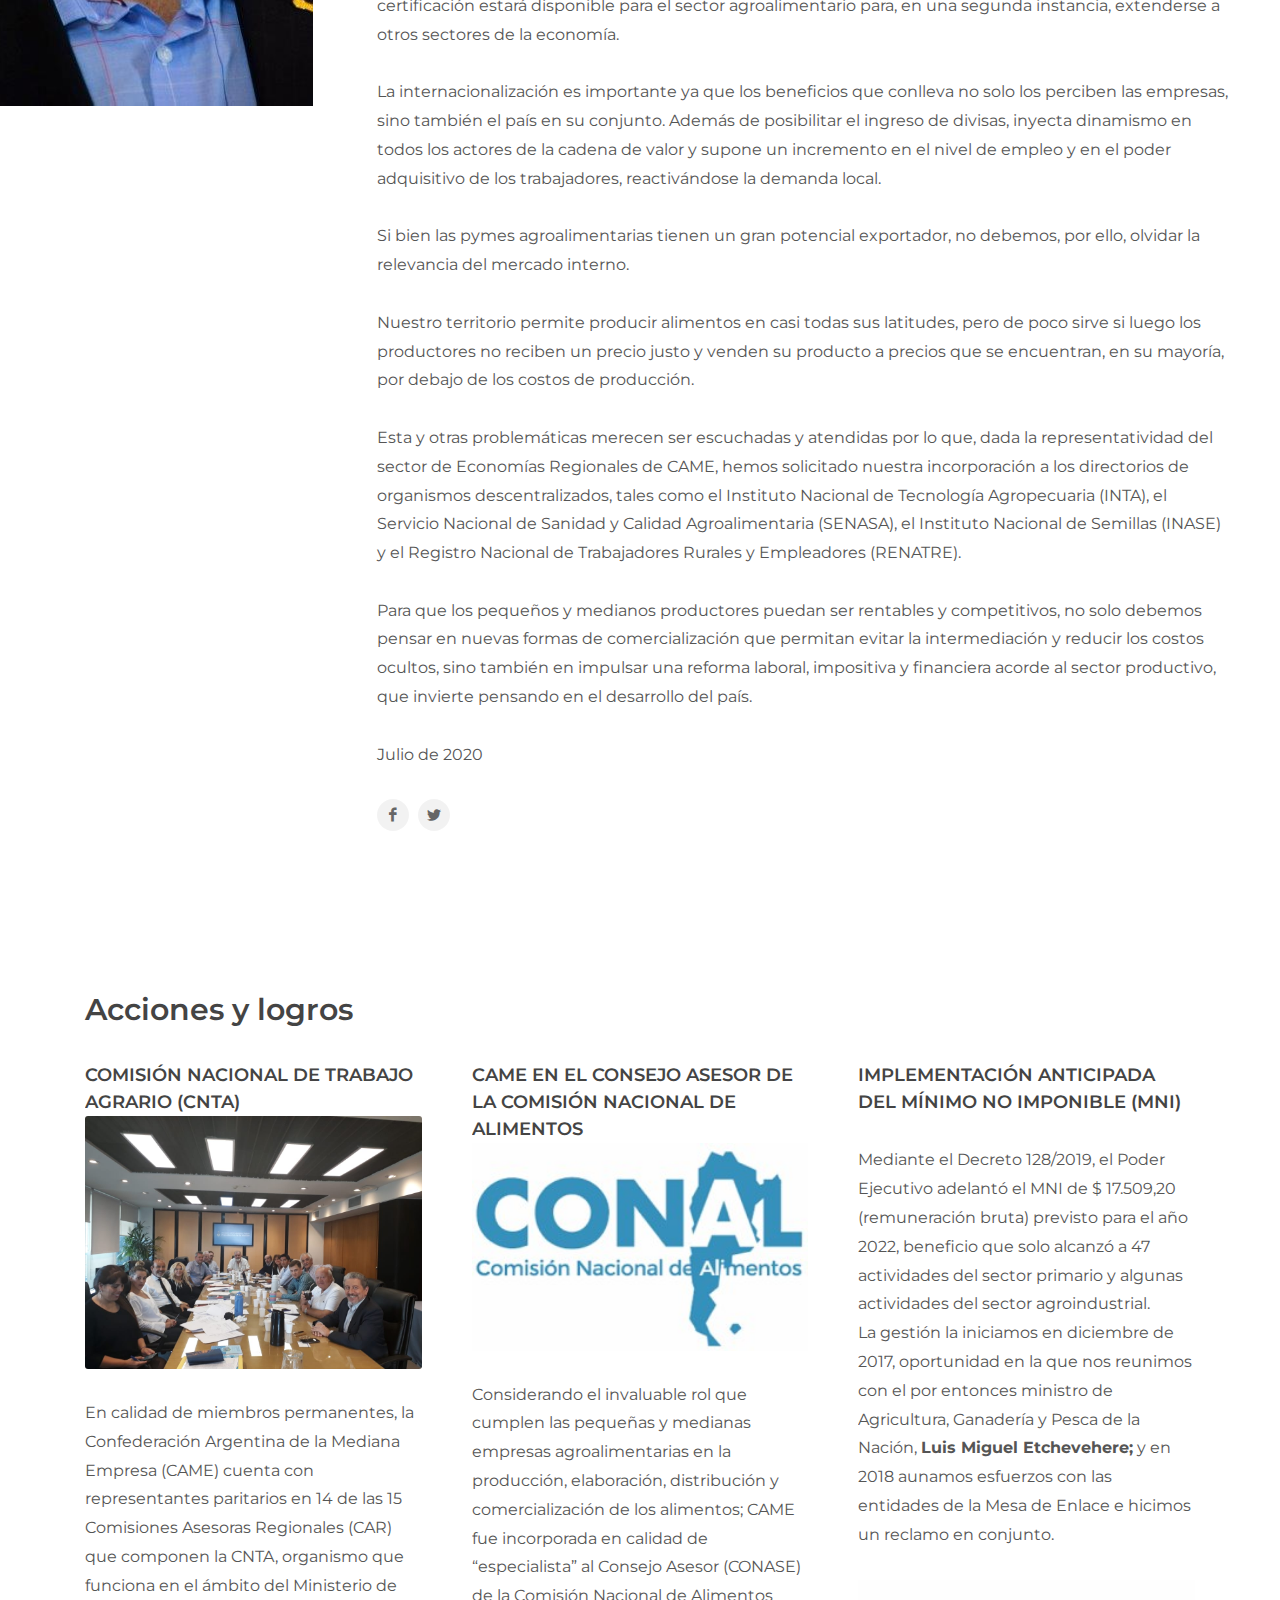
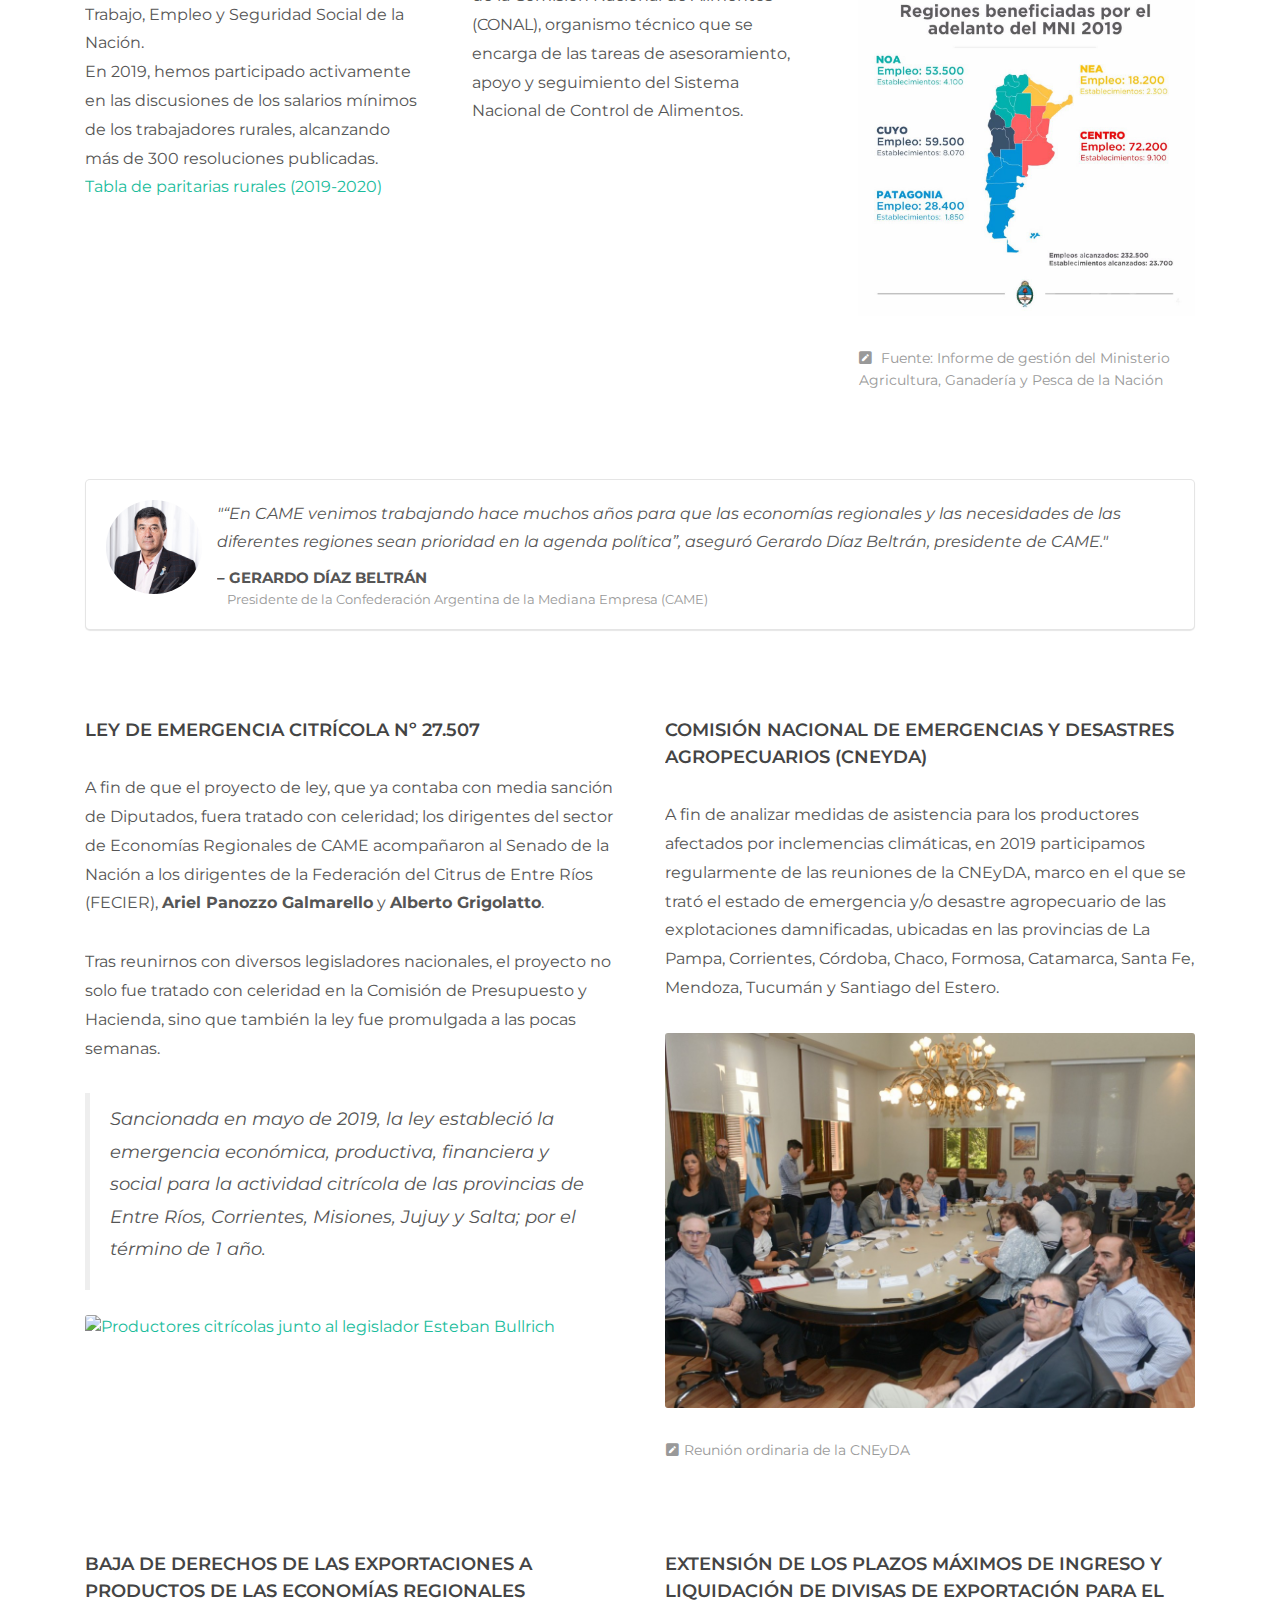
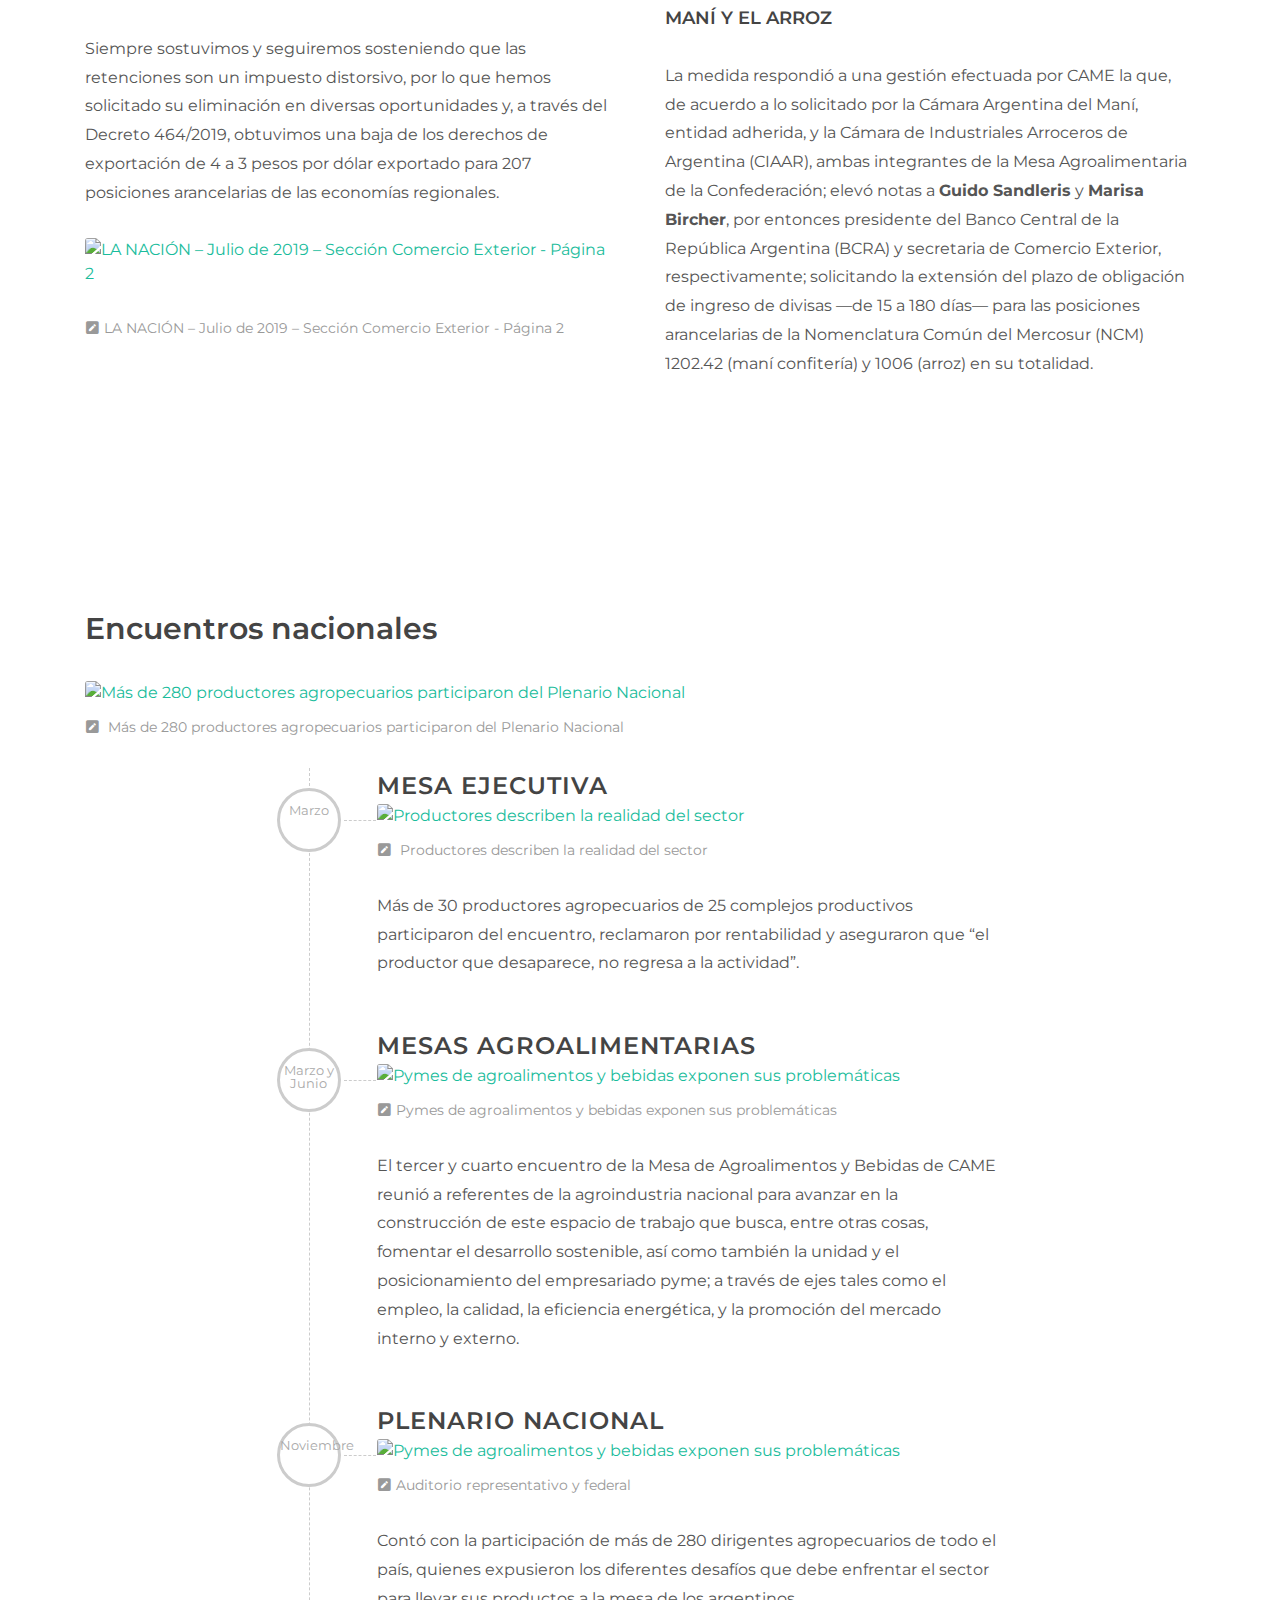
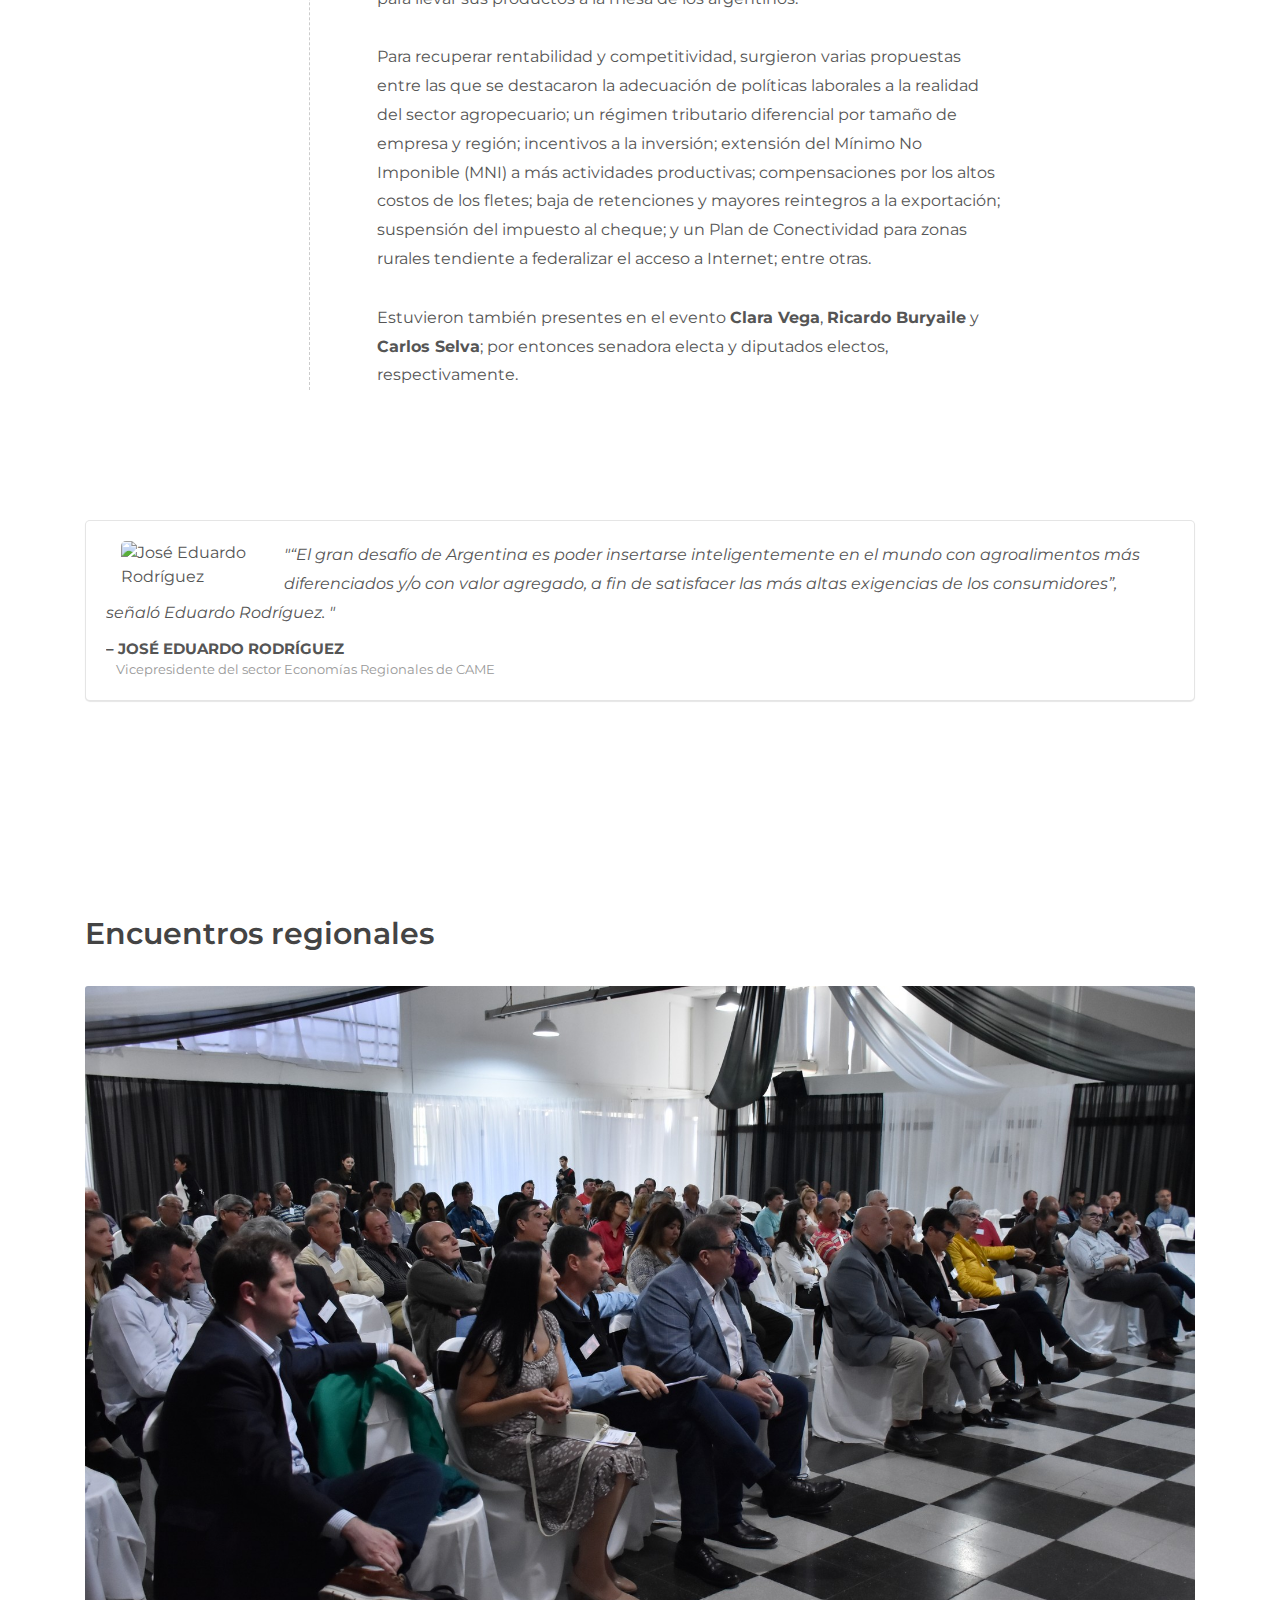
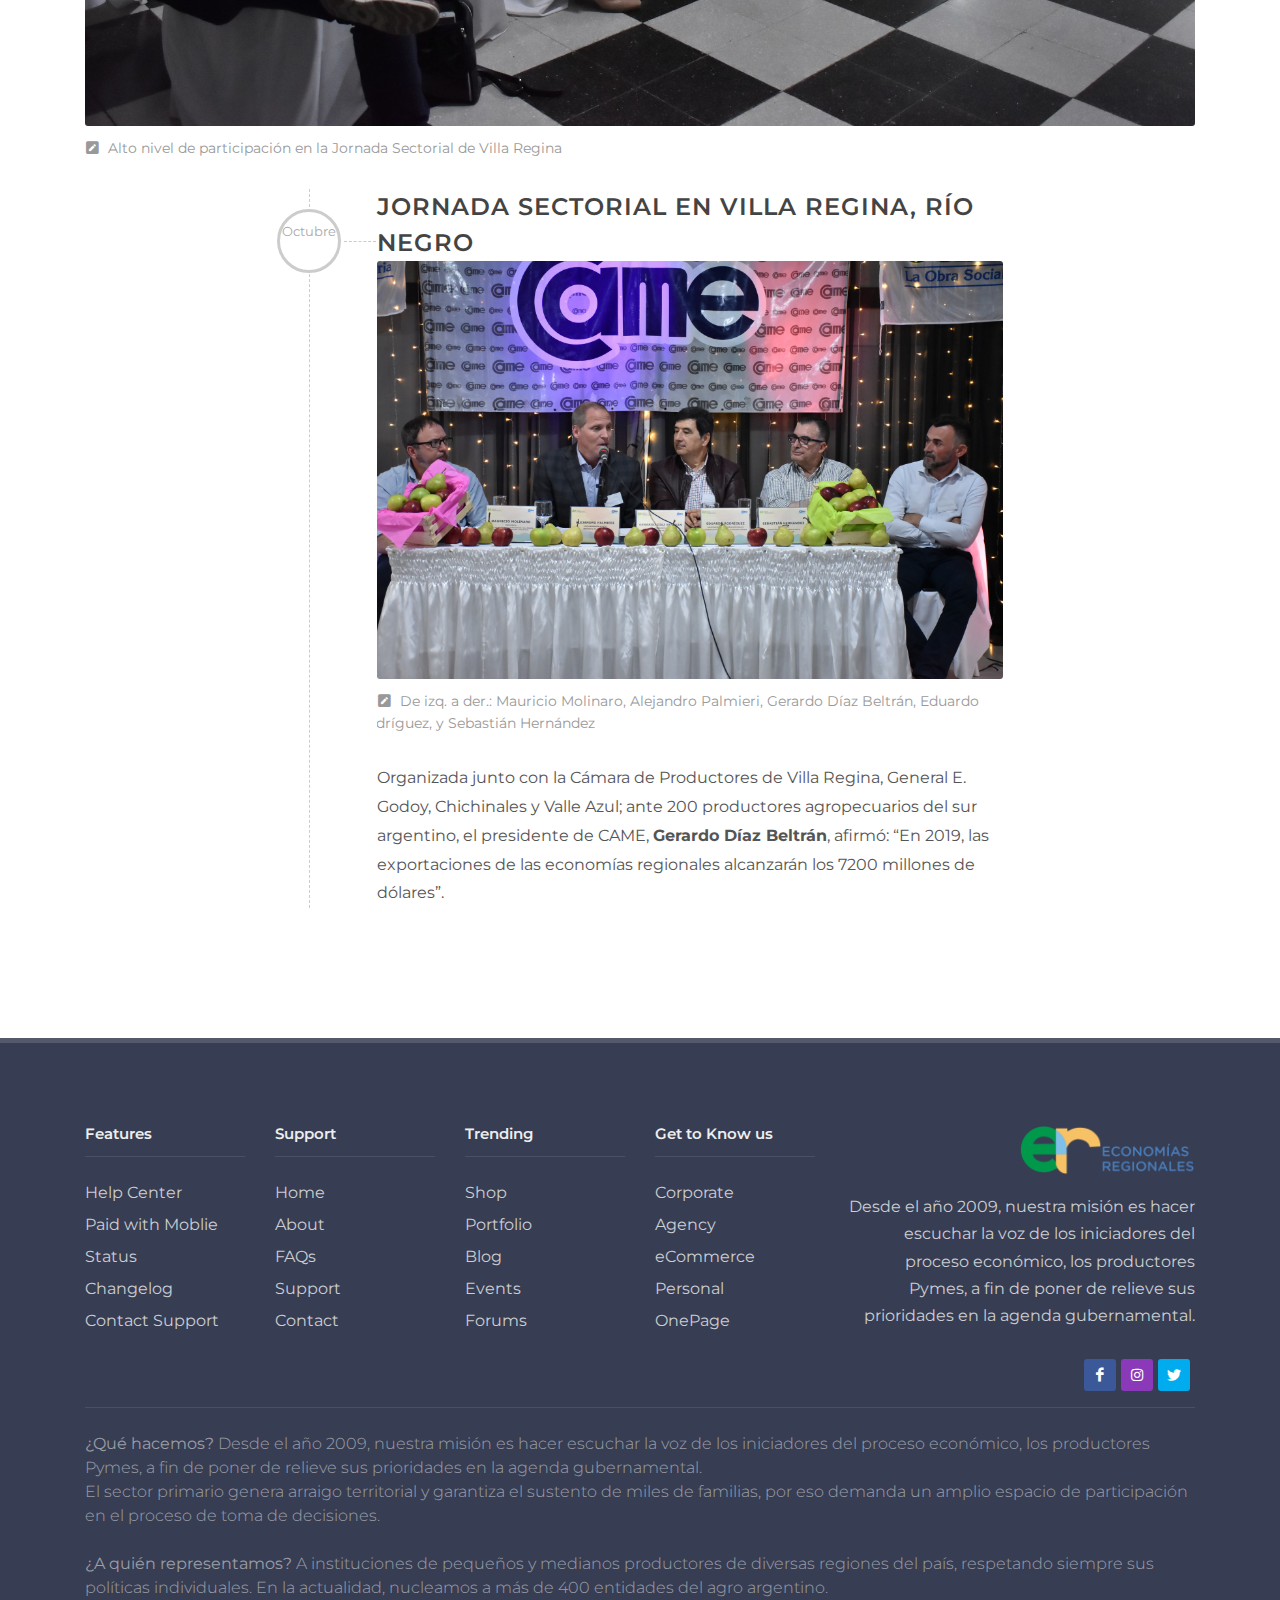
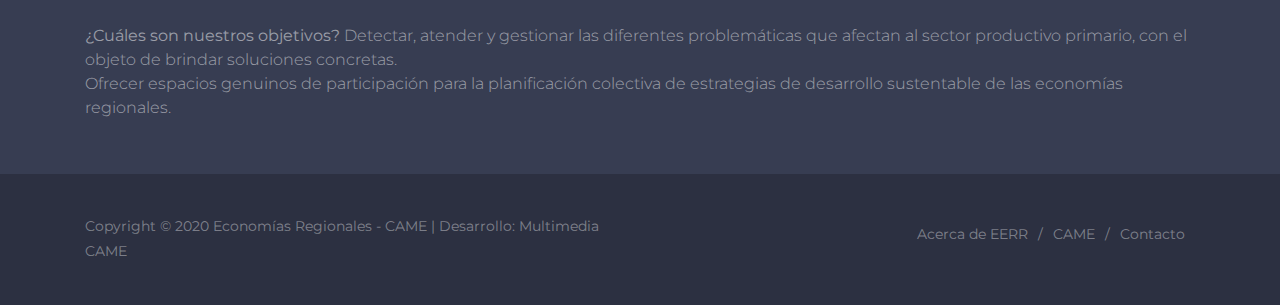
==== commit 95483df8: "retomando" ====
--- a/index.html
+++ b/index.html
@@ -81,18 +81,19 @@
 								<li class="menu-item"><a class="menu-link" href="#"><div><i class="icon-list font-weight-semibold"></i>Indice</div></a>
 									
 									<ul class="p-3 text-muted sub-menu-container">
-										<li><a href="#" data-href="#acciones_logros" class="d-block mt-2"><u>Acciones y logros</u> </a></li>
-										<li><a href="#" class="d-block mt-2"><u>Encuentros Nacionales</u> </a></li>
-										<li><a href="#" class="d-block mt-2"><u>Encuentros Regionales</u> </a></li>
-										<li><a href="#" class="d-block mt-2"><u>Reuniones destacadas</u> </a></li>
-										<li><a href="#" class="d-block mt-2"><u>CAME Sustentable</u> </a></li>
-										<li><a href="#" class="d-block mt-2"><u>Vidriera</u> </a></li>
-										<li><a href="#" class="d-block mt-2"><u>IPOD</u> </a></li>
-										<li><a href="#" class="d-block mt-2"><u>Prensa</u> </a></li>
-										<li><a href="#" class="d-block mt-2"><u>Censo Nacional Agropecuario 2018</u> </a></li>
-										<li><a href="#" class="d-block mt-2"><u>Exportaciones</u> </a></li>
-										<li><a href="#" class="d-block mt-2"><u>Editorial Eduardo</u> </a></li>
+										<li><a href="#" data-href="#acciones_logros" class="d-block mt-2">Acciones y logros </a></li>
+										<li><a href="#" class="d-block mt-2">Encuentros Nacionales </a></li>
+										<li><a href="#" class="d-block mt-2">Encuentros Regionales </a></li>
+										<li><a href="#" class="d-block mt-2">Reuniones destacadas </a></li>
+										<li><a href="#" class="d-block mt-2">CAME Sustentable</a></li>
+										<li><a href="#" class="d-block mt-2">Vidriera </a></li>
+										<li><a href="#" class="d-block mt-2">IPOD</a></li>
+										<li><a href="#" class="d-block mt-2">Prensa</a></li>
+										<li><a href="#" class="d-block mt-2">Censo Nacional Agropecuario 2018</u> </a></li>
+										<li><a href="#" class="d-block mt-2">Exportaciones</a></li>
+									</ul>
 								</li>
+								<li class="menu-item"><a class="menu-link" href="#"><div><i class="icon-line2-user font-weight-semibold"></i>Editorial</div></a>
 							</ul>
 
 						</nav><!-- #primary-menu end -->
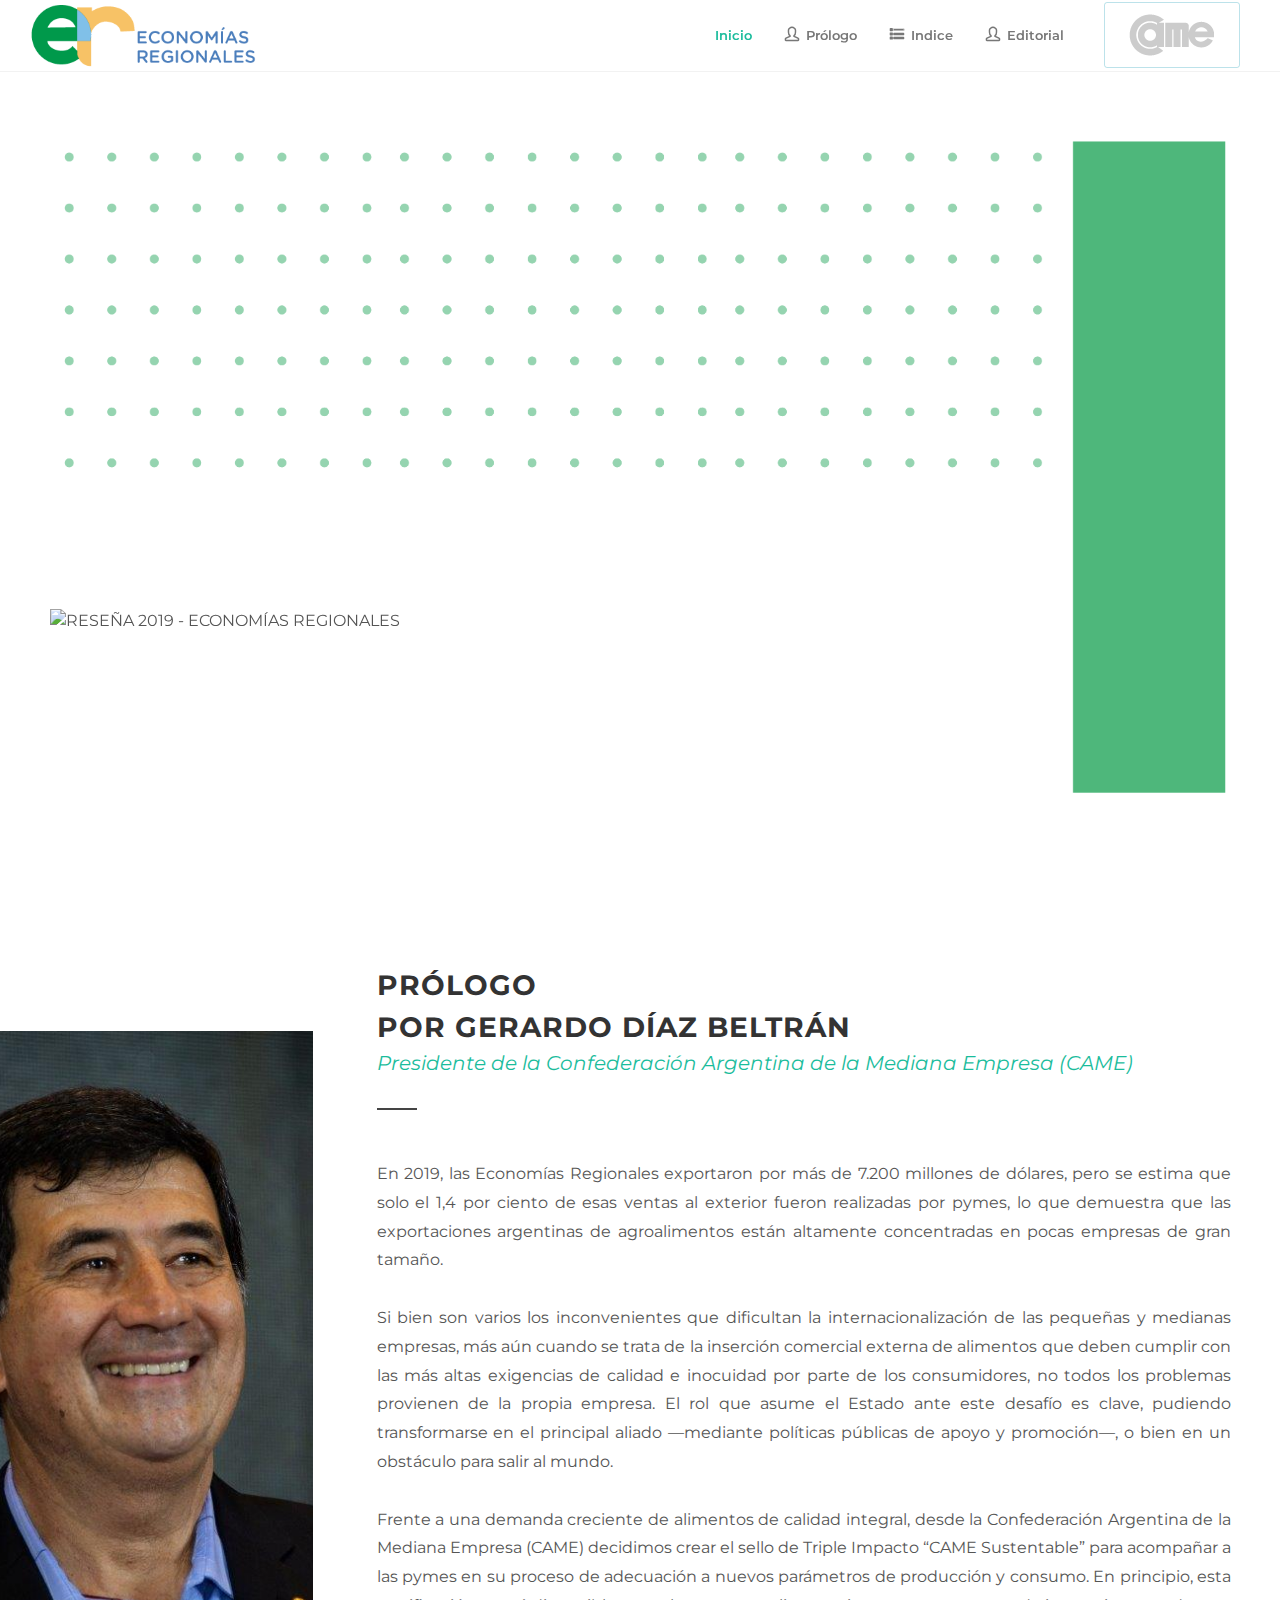
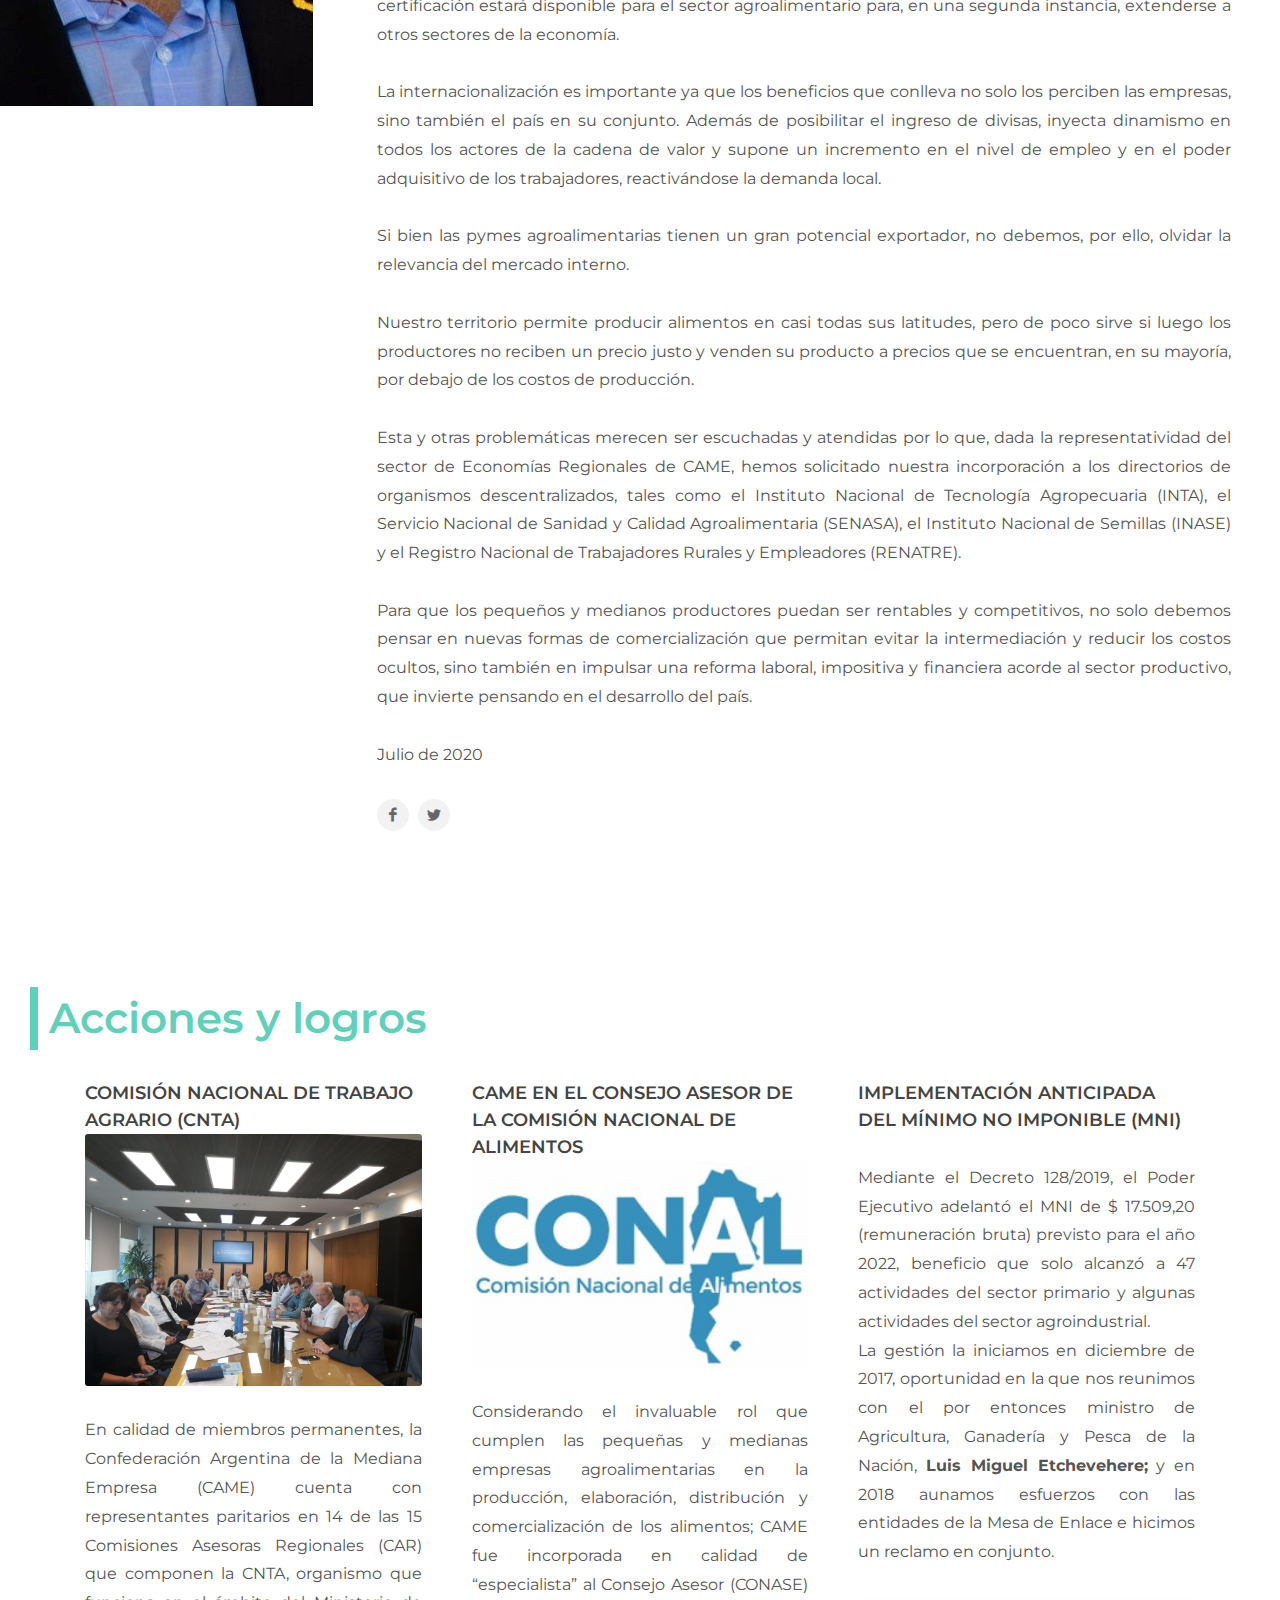
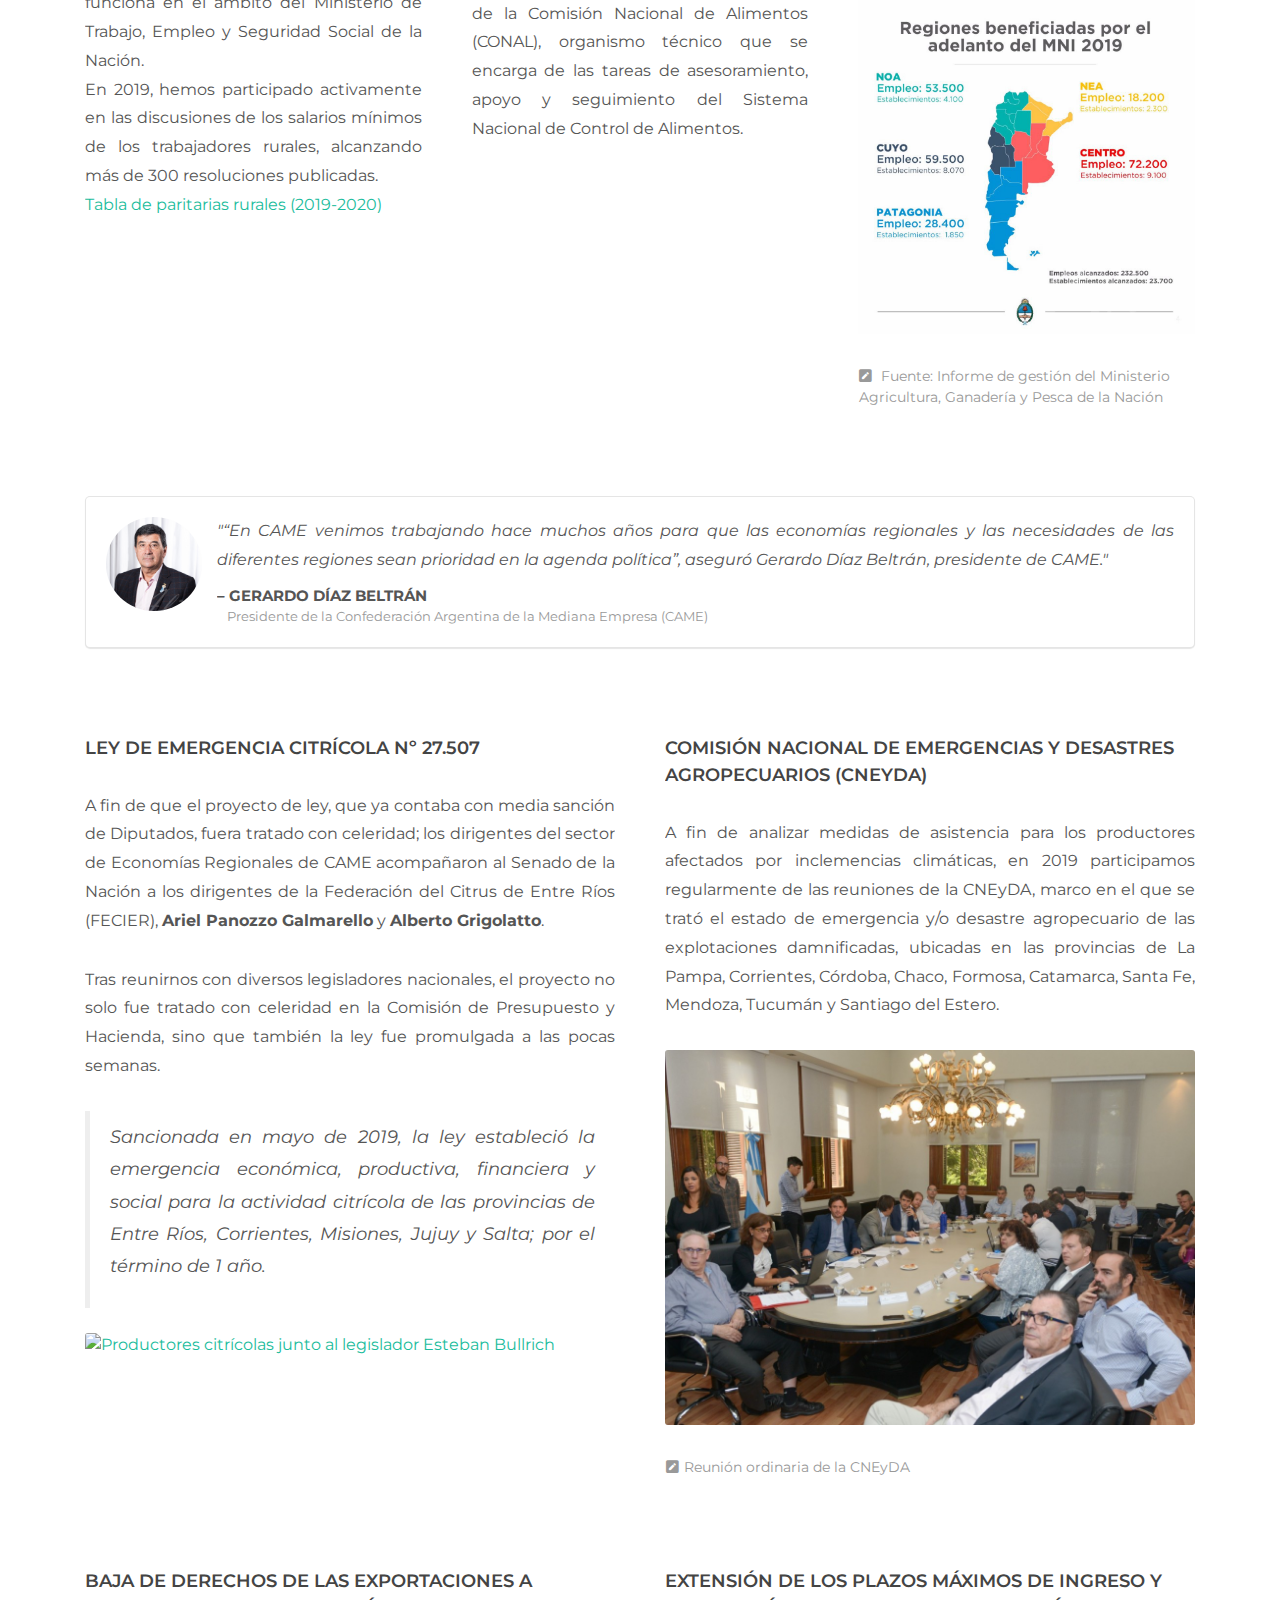
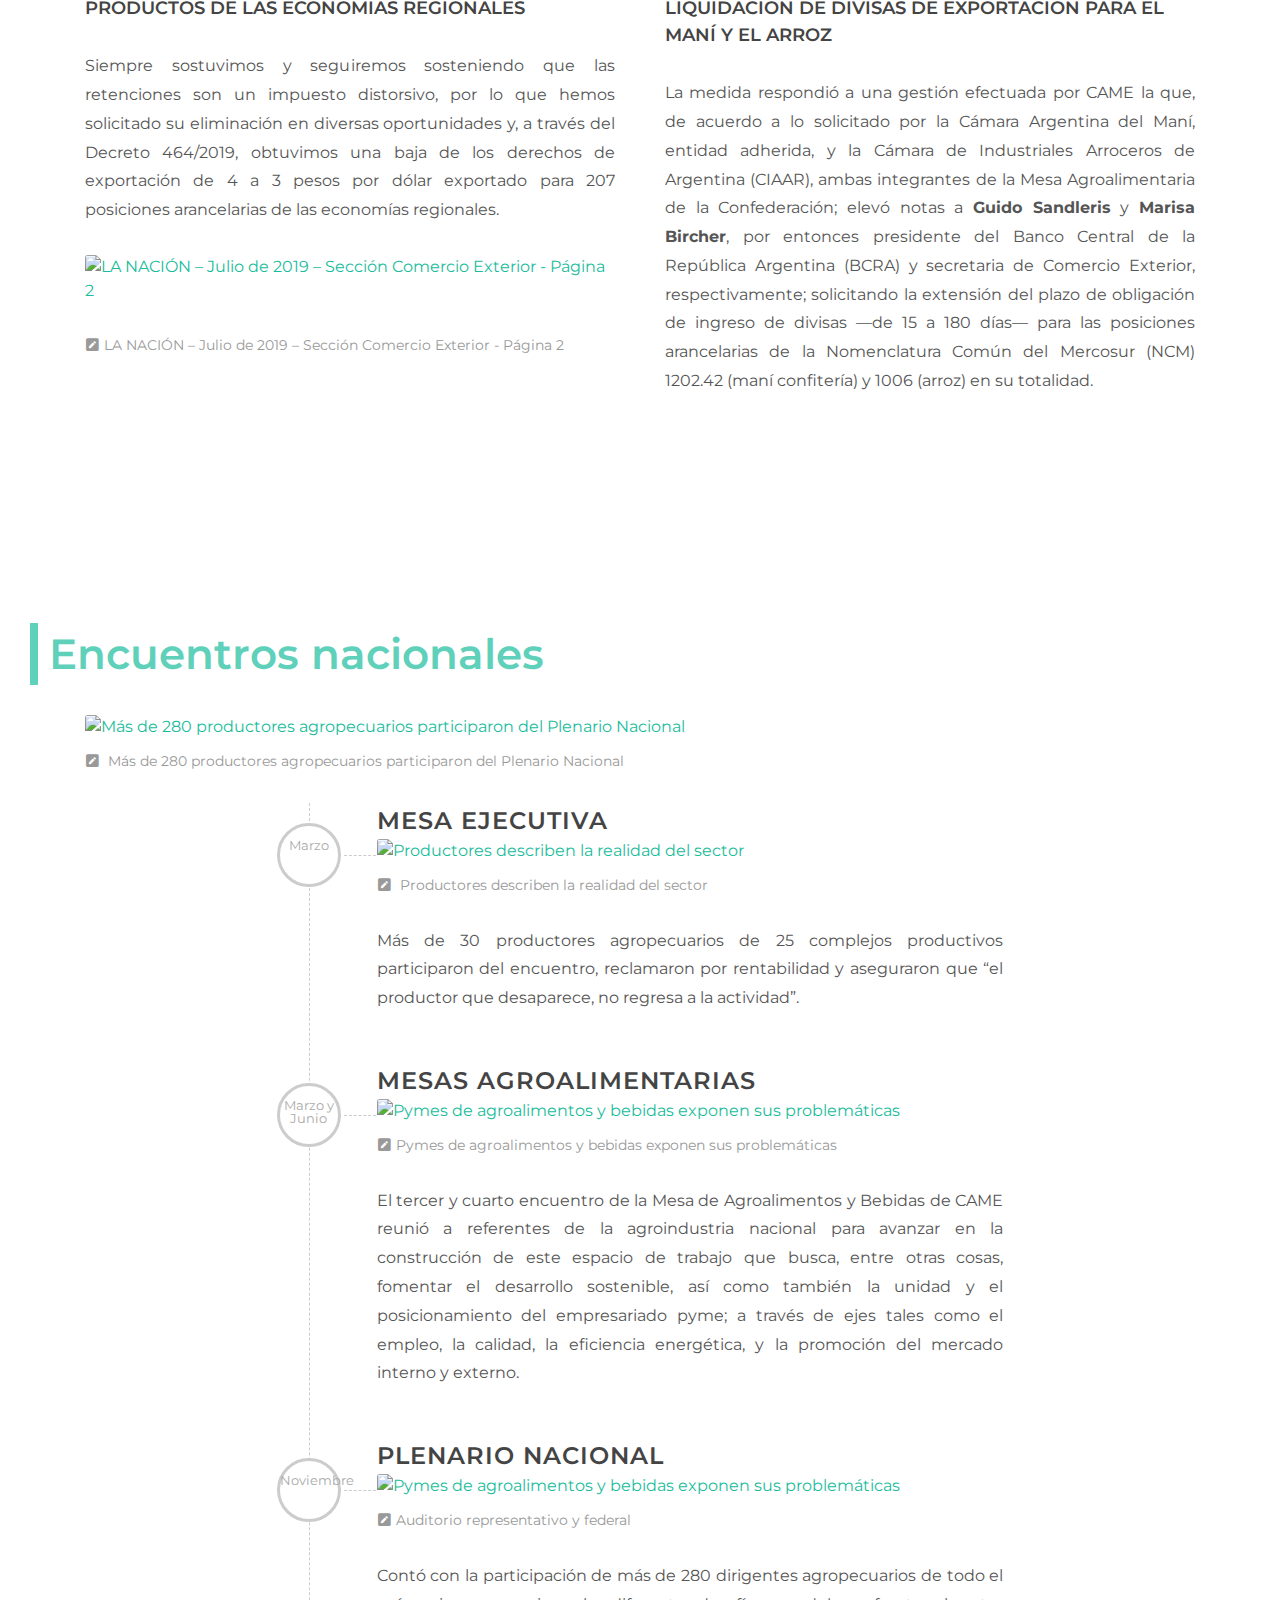
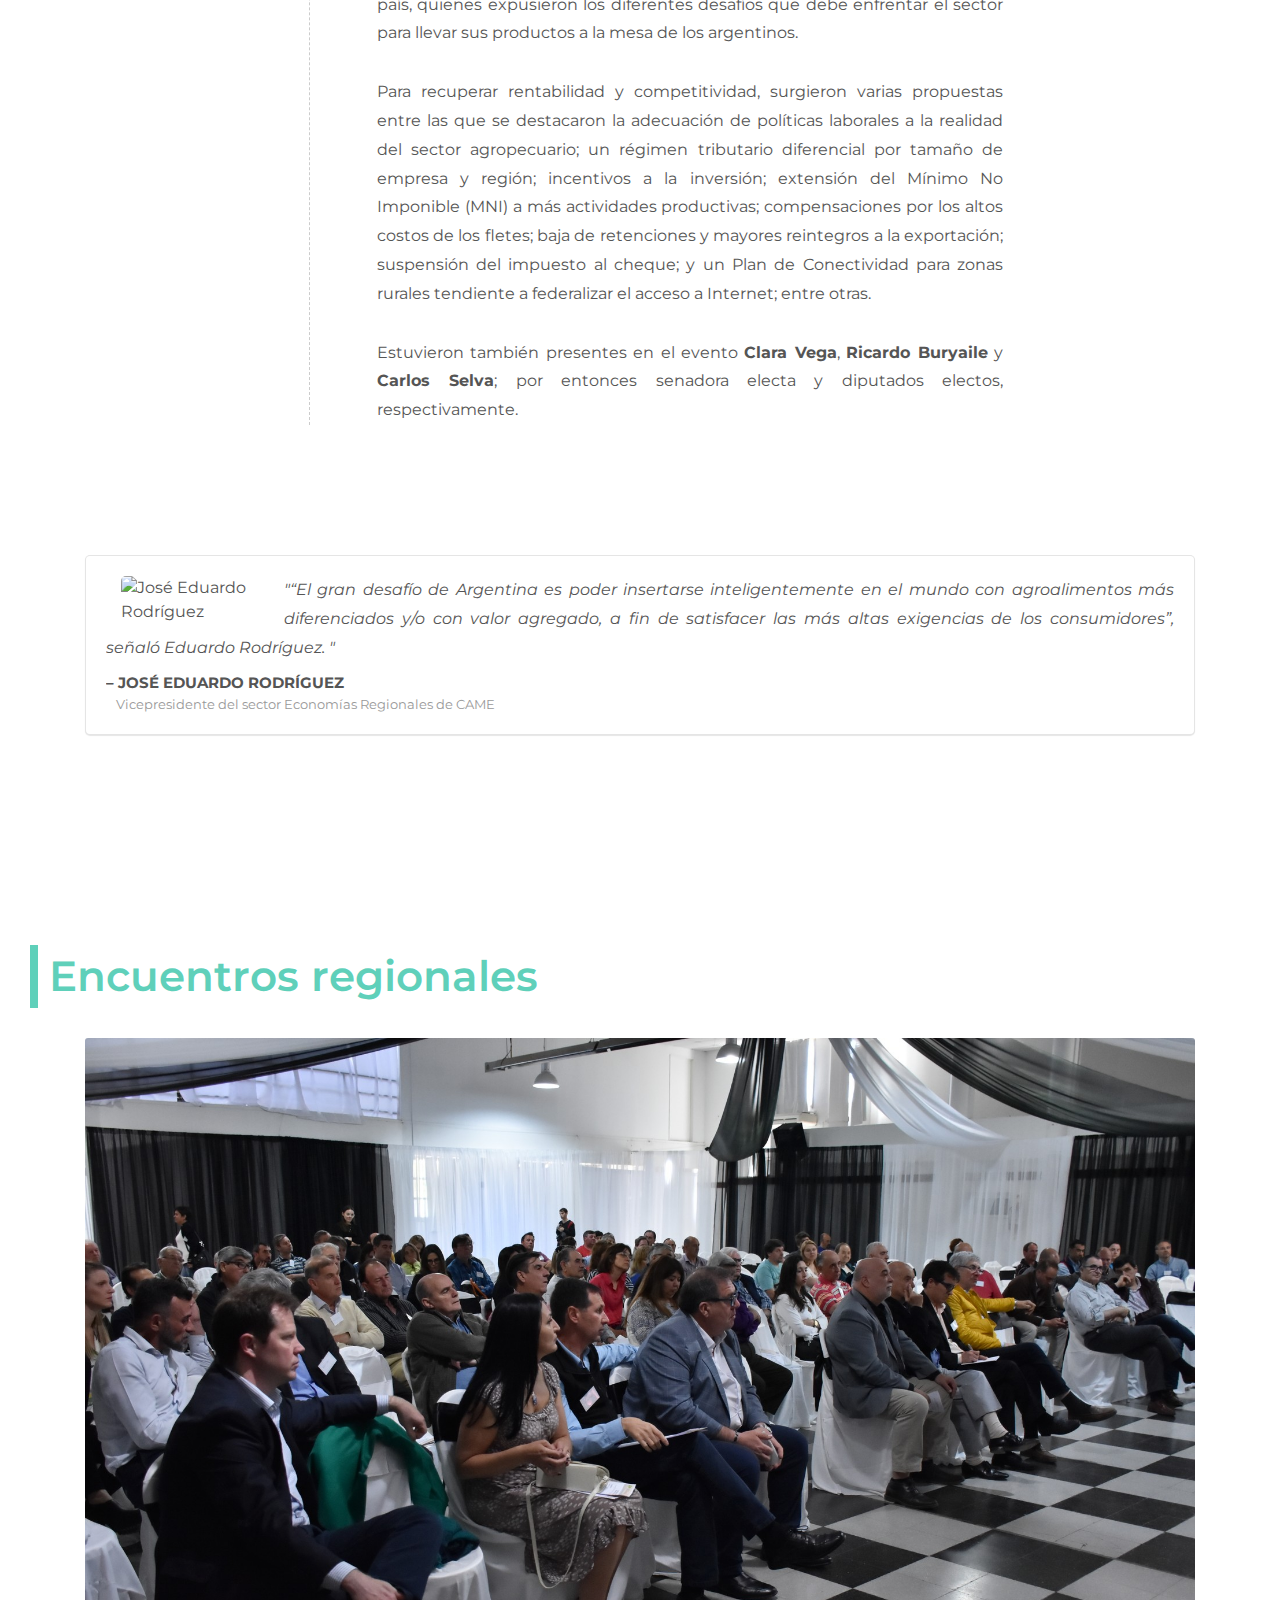
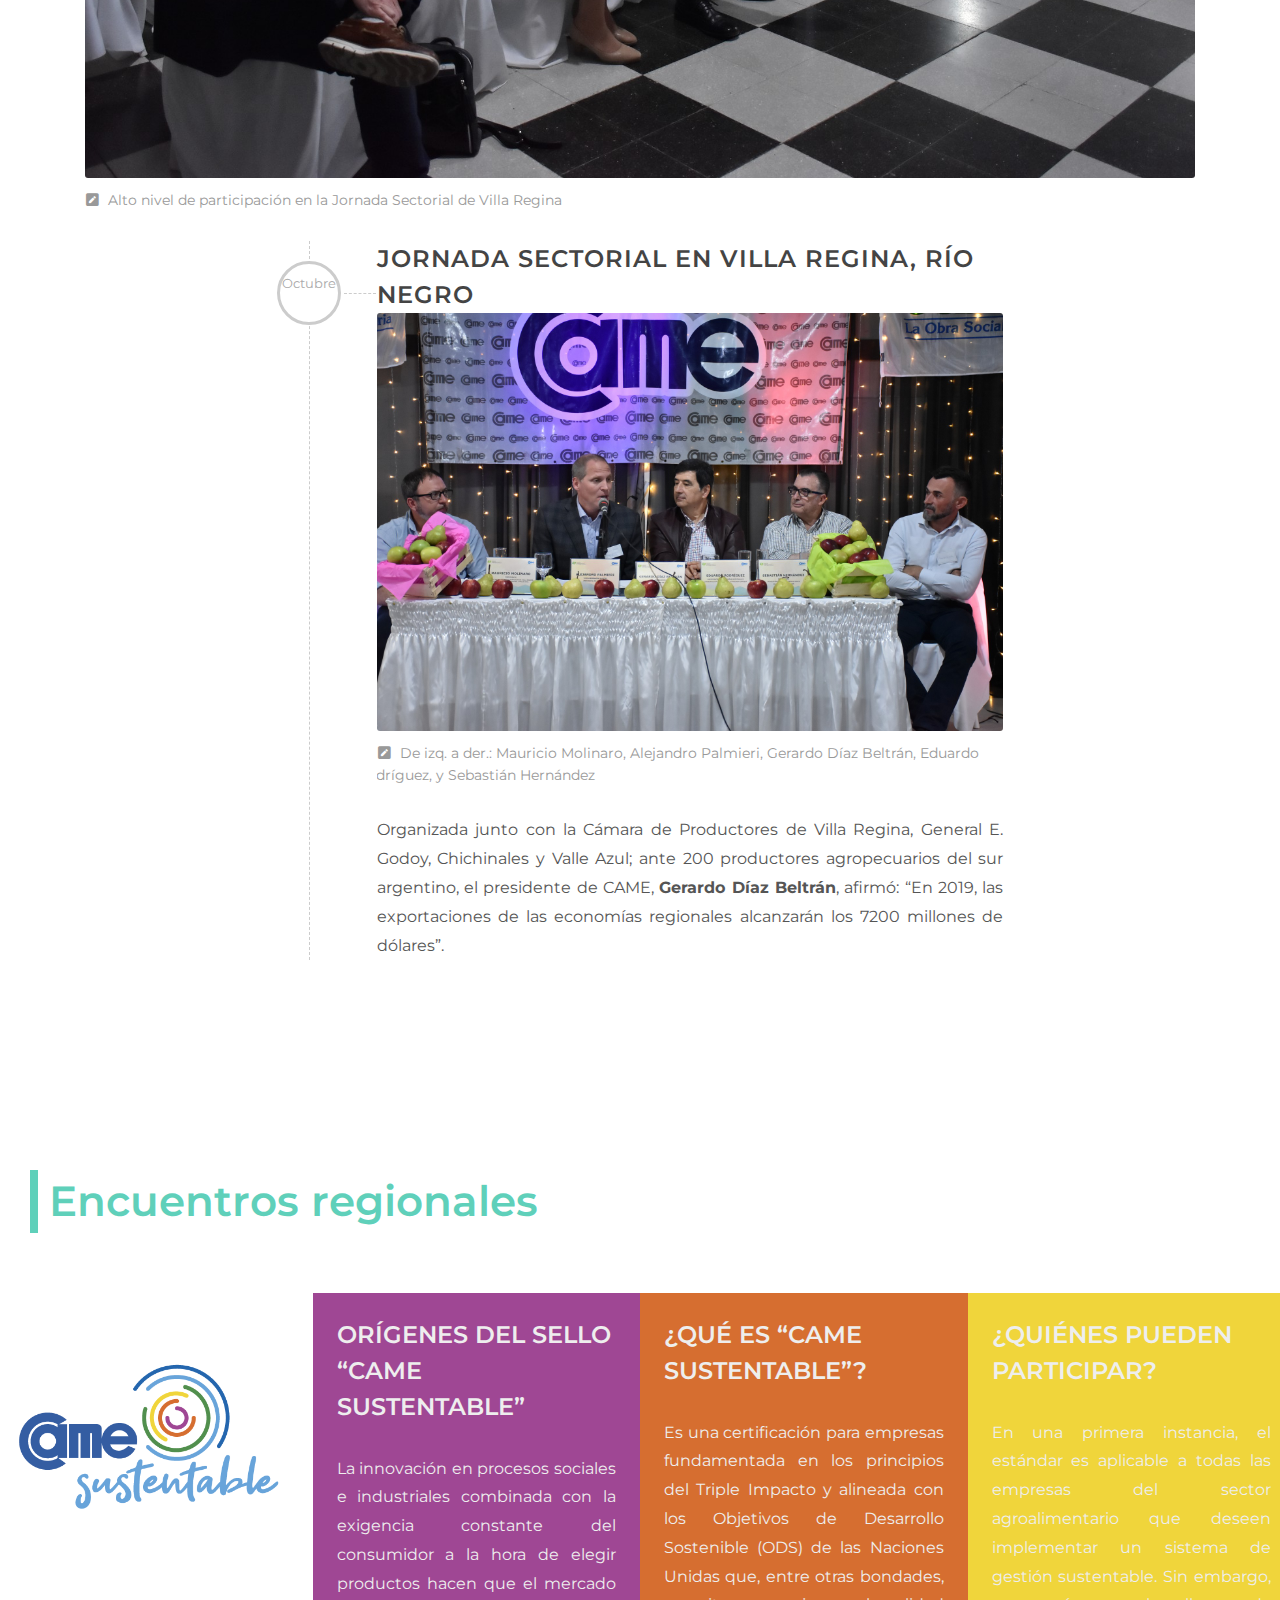
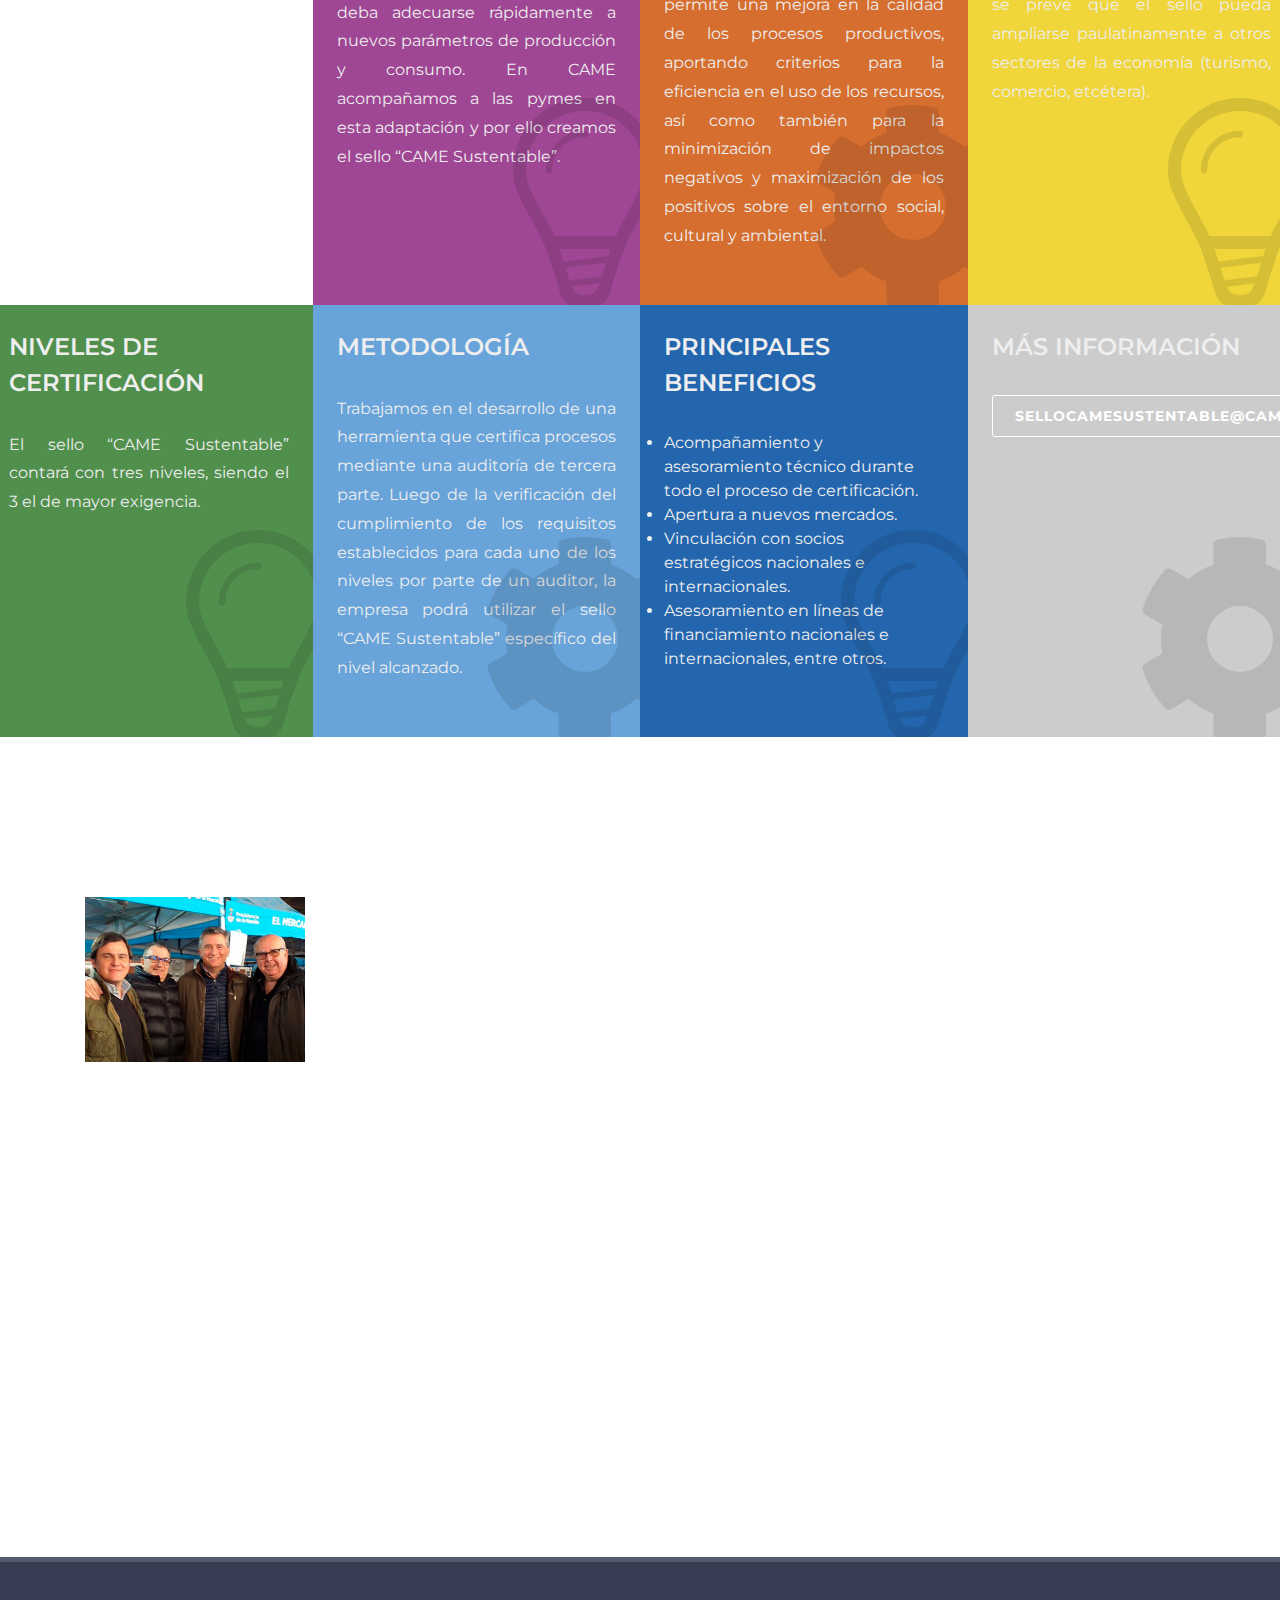
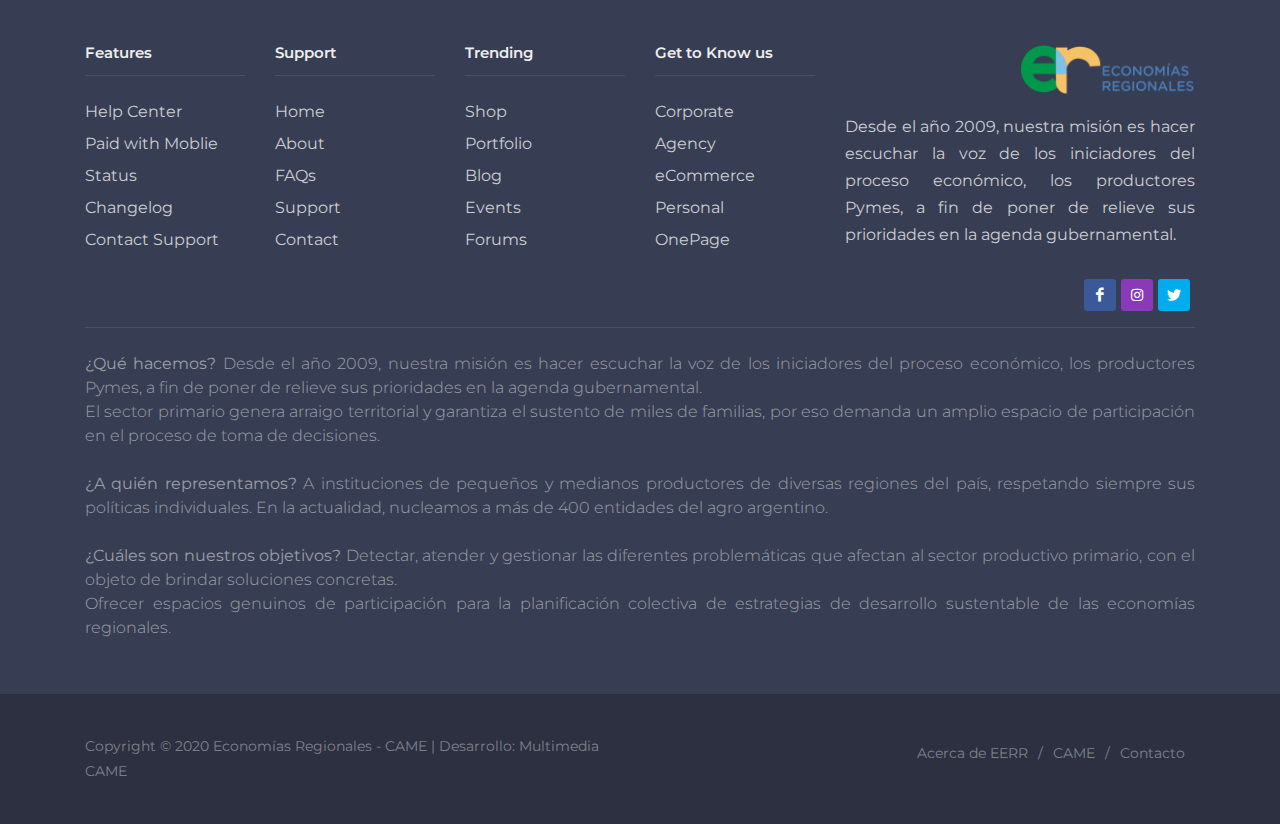
==== commit c0c011ed: "Actualizando" ====
--- a/index.html
+++ b/index.html
@@ -1,5 +1,6 @@
 <!DOCTYPE html>
 <html dir="ltr" lang="es-AR">
+
 <head>
 
 	<meta http-equiv="content-type" content="text/html; charset=utf-8" />
@@ -7,7 +8,8 @@
 
 	<!-- Stylesheets
 	============================================= -->
-	<link href="https://fonts.googleapis.com/css?family=Montserrat:300,400,500,600,700&display=swap" rel="stylesheet" type="text/css" />
+	<link href="https://fonts.googleapis.com/css?family=Montserrat:300,400,500,600,700&display=swap" rel="stylesheet"
+		type="text/css" />
 	<link rel="stylesheet" href="css/bootstrap.css" type="text/css" />
 	<link rel="stylesheet" href="style.css" type="text/css" />
 	<link rel="stylesheet" href="css/dark.css" type="text/css" />
@@ -53,8 +55,10 @@
 						<!-- Logo
 						============================================= -->
 						<div id="logo">
-							<a href="index.html" class="standard-logo"><img src="imgs/logo.png" alt="Economías Regionales - CAME"></a>
-							<a href="index.html" class="retina-logo"><img src="imgs/logo@2x.png" alt="Economías Regionales - CAME"></a>
+							<a href="index.html" class="standard-logo"><img src="imgs/logo.png"
+									alt="Economías Regionales - CAME"></a>
+							<a href="index.html" class="retina-logo"><img src="imgs/logo@2x.png"
+									alt="Economías Regionales - CAME"></a>
 						</div><!-- #logo end -->
 
 						<div class="header-misc">
@@ -62,13 +66,24 @@
 							============================================= -->
 							<!-- <div id="top-search" class="header-misc-icon">
 								<a href="#" id="top-search-trigger"><i class="icon-line-search"></i><i class="icon-line-cross"></i></a>
-							</div>--><!-- #top-search end -->
-
-							<a href="http://www.redcame.org.ar/" class="button button-small font-weight-semibold button-border button-rounded ls0 font-weight-medium nott" style="--themecolor: #005ca4;"><img src="imgs/CAME.png" alt="CAME"></a>
+							</div>-->
+							<!-- #top-search end -->
+
+							<a href="http://www.redcame.org.ar/"
+								class="button button-small font-weight-semibold button-border button-rounded ls0 font-weight-medium nott"
+								style="--themecolor: #005ca4;"><img src="imgs/CAME.png" alt="CAME"></a>
 						</div>
 
 						<div id="primary-menu-trigger">
-							<svg class="svg-trigger" viewBox="0 0 100 100"><path d="m 30,33 h 40 c 3.722839,0 7.5,3.126468 7.5,8.578427 0,5.451959 -2.727029,8.421573 -7.5,8.421573 h -20"></path><path d="m 30,50 h 40"></path><path d="m 70,67 h -40 c 0,0 -7.5,-0.802118 -7.5,-8.365747 0,-7.563629 7.5,-8.634253 7.5,-8.634253 h 20"></path></svg>
+							<svg class="svg-trigger" viewBox="0 0 100 100">
+								<path
+									d="m 30,33 h 40 c 3.722839,0 7.5,3.126468 7.5,8.578427 0,5.451959 -2.727029,8.421573 -7.5,8.421573 h -20">
+								</path>
+								<path d="m 30,50 h 40"></path>
+								<path
+									d="m 70,67 h -40 c 0,0 -7.5,-0.802118 -7.5,-8.365747 0,-7.563629 7.5,-8.634253 7.5,-8.634253 h 20">
+								</path>
+							</svg>
 						</div>
 
 						<!-- Primary Navigation
@@ -76,12 +91,19 @@
 						<nav class="primary-menu">
 
 							<ul class="menu-container">
-								<li class="current menu-item"><a class="menu-link" href="#"><div>Inicio</div></a></li>
-								<li class="menu-item"><a class="menu-link" href="#"><div><i class="icon-line2-user font-weight-semibold"></i>Prólogo</div></a>
-								<li class="menu-item"><a class="menu-link" href="#"><div><i class="icon-list font-weight-semibold"></i>Indice</div></a>
-									
+								<li class="current menu-item"><a class="menu-link" href="#">
+										<div>Inicio</div>
+									</a></li>
+								<li class="menu-item"><a class="menu-link" href="#">
+										<div><i class="icon-line2-user font-weight-semibold"></i>Prólogo</div>
+									</a>
+								<li class="menu-item"><a class="menu-link" href="#">
+										<div><i class="icon-list font-weight-semibold"></i>Indice</div>
+									</a>
+
 									<ul class="p-3 text-muted sub-menu-container">
-										<li><a href="#" data-href="#acciones_logros" class="d-block mt-2">Acciones y logros </a></li>
+										<li><a href="#" data-href="#acciones_logros" class="d-block mt-2">Acciones y
+												logros </a></li>
 										<li><a href="#" class="d-block mt-2">Encuentros Nacionales </a></li>
 										<li><a href="#" class="d-block mt-2">Encuentros Regionales </a></li>
 										<li><a href="#" class="d-block mt-2">Reuniones destacadas </a></li>
@@ -89,16 +111,19 @@
 										<li><a href="#" class="d-block mt-2">Vidriera </a></li>
 										<li><a href="#" class="d-block mt-2">IPOD</a></li>
 										<li><a href="#" class="d-block mt-2">Prensa</a></li>
-										<li><a href="#" class="d-block mt-2">Censo Nacional Agropecuario 2018</u> </a></li>
+										<li><a href="#" class="d-block mt-2">Censo Nacional Agropecuario 2018</u> </a>
+										</li>
 										<li><a href="#" class="d-block mt-2">Exportaciones</a></li>
 									</ul>
 								</li>
-								<li class="menu-item"><a class="menu-link" href="#"><div><i class="icon-line2-user font-weight-semibold"></i>Editorial</div></a>
+								<li class="menu-item"><a class="menu-link" href="#">
+										<div><i class="icon-line2-user font-weight-semibold"></i>Editorial</div>
+									</a>
 							</ul>
 
 						</nav><!-- #primary-menu end -->
 
-					<!-- 	<form class="top-search-form" action="search.html" method="get">
+						<!-- 	<form class="top-search-form" action="search.html" method="get">
 							<input type="text" name="q" class="form-control" value="" placeholder="Type &amp; Hit Enter.." autocomplete="off">
 						</form> -->
 
@@ -122,14 +147,19 @@
 						<div class="row">
 							<div class="col-lg-6 col-md-8">
 								<div class="slider-title">
-									<h1 class="font-weight-bolder" style="font-size: 6em; line-height: 1em; background: url(imgs/fondo_gr.png);"></h1>
-									<img src="imgs/titulo.png" alt="RESEÑA 2019 - ECONOMÍAS REGIONALES" class="slider-img parallax" data-start="margin-top: 30%;" data-400="margin-top: 30%;" style="width: 100%; margin-top: 30%;">
+									<h1 class="font-weight-bolder"
+										style="font-size: 6em; line-height: 1em; background: url(imgs/fondo_gr.png);">
+									</h1>
+									<img src="imgs/titulo.png" alt="RESEÑA 2019 - ECONOMÍAS REGIONALES"
+										class="slider-img parallax" data-start="margin-top: 30%;"
+										data-400="margin-top: 30%;" style="width: 100%; margin-top: 30%;">
 								</div>
 							</div>
 						</div>
 					</div>
 				</div>
-				<img src="imgs/tapa.png" alt="" class="slider-img parallax" data-start="margin-top: 0px;" data-400="margin-top: 10px;" style="width: 70%;">
+				<img src="imgs/tapa.png" alt="" class="slider-img parallax" data-start="margin-top: 0px;"
+					data-400="margin-top: 10px;" style="width: 70%;">
 
 			</div>
 		</section><!-- #Slider End -->
@@ -142,48 +172,87 @@
 				<!-- Prologo -->
 				<div class="row align-items-stretch">
 
-					<div class="col-md-3 col-padding min-vh-75 max-vh-60" style="background: url('imgs/GerardoDiazBeltran.jpg') center center no-repeat; background-size: cover; margin-top: 10%;"></div>
+					<div class="col-md-3 col-padding min-vh-75 max-vh-60"
+						style="background: url('imgs/GerardoDiazBeltran.jpg') center center no-repeat; background-size: cover; margin-top: 10%;">
+					</div>
 
 					<div class="col-md-9 col-padding">
 						<div>
 							<div class="heading-block">
 								<h3>Prólogo <br>Por Gerardo Díaz Beltrán </h3>
-								<span class="before-heading color">Presidente de la Confederación Argentina de la Mediana Empresa (CAME)</span>
+								<span class="before-heading color">Presidente de la Confederación Argentina de la
+									Mediana Empresa (CAME)</span>
 							</div>
 
 							<div class="row col-mb-50">
 
 								<div class="col-lg-12">
-									<p>En 2019, las Economías Regionales exportaron por más de 7.200 millones de dólares, pero se estima que solo el 1,4 por ciento de esas ventas al exterior fueron realizadas por pymes, lo que demuestra que las exportaciones argentinas de agroalimentos están altamente concentradas en pocas empresas de gran tamaño.</br></br>
-									
-									Si bien son varios los inconvenientes que dificultan la internacionalización de las pequeñas y medianas empresas, más aún cuando se trata de la inserción comercial externa de alimentos que deben cumplir con las más altas exigencias de calidad e inocuidad por parte de los consumidores, no todos los problemas provienen de la propia empresa. El rol que asume el Estado ante este desafío es clave, pudiendo transformarse en el principal aliado —mediante políticas públicas de apoyo y promoción—, o bien en un obstáculo para salir al mundo.</br></br>
-										
-									Frente a una demanda creciente de alimentos de calidad integral, desde la Confederación Argentina de la Mediana Empresa (CAME) decidimos crear el sello de Triple Impacto “CAME Sustentable” para acompañar a las pymes en su proceso de adecuación a nuevos parámetros de producción y consumo. En principio, esta certificación estará disponible para el sector agroalimentario para, en una segunda instancia, extenderse a otros sectores de la economía.</br></br>
-									
-									La internacionalización es importante ya que los beneficios que conlleva no solo los perciben las empresas, sino también el país en su conjunto. Además de posibilitar el ingreso de divisas, inyecta dinamismo en todos los actores de la cadena de valor y supone un incremento en el nivel de empleo y en el poder adquisitivo de los trabajadores, reactivándose la demanda local.</br></br>
-									
-									Si bien las pymes agroalimentarias tienen un gran potencial exportador, no debemos, por ello, olvidar la relevancia del mercado interno.</br></br>
-									
-									Nuestro territorio permite producir alimentos en casi todas sus latitudes, pero de poco sirve si luego los productores no reciben un precio justo y venden su producto a precios que se encuentran, en su mayoría, por debajo de los costos de producción.</br></br>
-									
-									Esta y otras problemáticas merecen ser escuchadas y atendidas por lo que, dada la representatividad del sector de Economías Regionales de CAME, hemos solicitado nuestra incorporación a los directorios de organismos descentralizados, tales como el Instituto Nacional de Tecnología Agropecuaria (INTA), el Servicio Nacional de Sanidad y Calidad Agroalimentaria (SENASA), el Instituto Nacional de Semillas (INASE) y el Registro Nacional de Trabajadores Rurales y Empleadores (RENATRE).</br></br>
-									
-									Para que los pequeños y medianos productores puedan ser rentables y competitivos, no solo debemos pensar en nuevas formas de comercialización que permitan evitar la intermediación y reducir los costos ocultos, sino también en impulsar una reforma laboral, impositiva y financiera acorde al sector productivo, que invierte pensando en el desarrollo del país.</br></br>
-									
-									Julio de 2020
-										</p>
-									<a href="#" class="social-icon inline-block si-small si-light si-rounded si-facebook">
+									<p>En 2019, las Economías Regionales exportaron por más de 7.200 millones de
+										dólares, pero se estima que solo el 1,4 por ciento de esas ventas al exterior
+										fueron realizadas por pymes, lo que demuestra que las exportaciones argentinas
+										de agroalimentos están altamente concentradas en pocas empresas de gran
+										tamaño.</br></br>
+
+										Si bien son varios los inconvenientes que dificultan la internacionalización de
+										las pequeñas y medianas empresas, más aún cuando se trata de la inserción
+										comercial externa de alimentos que deben cumplir con las más altas exigencias de
+										calidad e inocuidad por parte de los consumidores, no todos los problemas
+										provienen de la propia empresa. El rol que asume el Estado ante este desafío es
+										clave, pudiendo transformarse en el principal aliado —mediante políticas
+										públicas de apoyo y promoción—, o bien en un obstáculo para salir al
+										mundo.</br></br>
+
+										Frente a una demanda creciente de alimentos de calidad integral, desde la
+										Confederación Argentina de la Mediana Empresa (CAME) decidimos crear el sello de
+										Triple Impacto “CAME Sustentable” para acompañar a las pymes en su proceso de
+										adecuación a nuevos parámetros de producción y consumo. En principio, esta
+										certificación estará disponible para el sector agroalimentario para, en una
+										segunda instancia, extenderse a otros sectores de la economía.</br></br>
+
+										La internacionalización es importante ya que los beneficios que conlleva no solo
+										los perciben las empresas, sino también el país en su conjunto. Además de
+										posibilitar el ingreso de divisas, inyecta dinamismo en todos los actores de la
+										cadena de valor y supone un incremento en el nivel de empleo y en el poder
+										adquisitivo de los trabajadores, reactivándose la demanda local.</br></br>
+
+										Si bien las pymes agroalimentarias tienen un gran potencial exportador, no
+										debemos, por ello, olvidar la relevancia del mercado interno.</br></br>
+
+										Nuestro territorio permite producir alimentos en casi todas sus latitudes, pero
+										de poco sirve si luego los productores no reciben un precio justo y venden su
+										producto a precios que se encuentran, en su mayoría, por debajo de los costos de
+										producción.</br></br>
+
+										Esta y otras problemáticas merecen ser escuchadas y atendidas por lo que, dada
+										la representatividad del sector de Economías Regionales de CAME, hemos
+										solicitado nuestra incorporación a los directorios de organismos
+										descentralizados, tales como el Instituto Nacional de Tecnología Agropecuaria
+										(INTA), el Servicio Nacional de Sanidad y Calidad Agroalimentaria (SENASA), el
+										Instituto Nacional de Semillas (INASE) y el Registro Nacional de Trabajadores
+										Rurales y Empleadores (RENATRE).</br></br>
+
+										Para que los pequeños y medianos productores puedan ser rentables y
+										competitivos, no solo debemos pensar en nuevas formas de comercialización que
+										permitan evitar la intermediación y reducir los costos ocultos, sino también en
+										impulsar una reforma laboral, impositiva y financiera acorde al sector
+										productivo, que invierte pensando en el desarrollo del país.</br></br>
+
+										Julio de 2020
+									</p>
+									<a href="#"
+										class="social-icon inline-block si-small si-light si-rounded si-facebook">
 										<i class="icon-facebook"></i>
 										<i class="icon-facebook"></i>
 									</a>
-									<a href="#" class="social-icon inline-block si-small si-light si-rounded si-twitter">
+									<a href="#"
+										class="social-icon inline-block si-small si-light si-rounded si-twitter">
 										<i class="icon-twitter"></i>
 										<i class="icon-twitter"></i>
 									</a>
-								
+
 								</div>
 
-								
+
 
 							</div>
 
@@ -197,229 +266,309 @@
 				<section id="acciones_logros">
 					<div class="content-wrap">
 						<div class="container clearfix">
-				<h2 class="titulo_seccion">Acciones y logros</h2>
-				<div id="posts" class="post-grid row grid-container gutter-50 clearfix has-init-isotope" data-layout="fitRows" style="position: relative; height: 2633.13px;">
-					
-					<div class="entry col-sm-4 col-12">
-						<div class="grid-inner">
-							<div class="entry-title">
-								<h2>Comisión Nacional de Trabajo Agrario (CNTA)</h2>
-							</div>
-							<div class="entry-image">
-								<a href="imgs/a-l/CNTA.jpg" data-lightbox="image"><img src="imgs/a-l/CNTA.jpg" alt="Reunión ordinaria de la Comisión Nacional de Trabajo Agrario (CNTA)"></a>
-							</div>
-						
-							<!--<div class="entry-meta">
+							<h2 class="titulo_seccion">Acciones y logros</h2>
+							<div id="posts" class="post-grid row grid-container gutter-50 clearfix has-init-isotope"
+								data-layout="fitRows" style="position: relative; height: 2633.13px;">
+
+								<div class="entry col-sm-4 col-12">
+									<div class="grid-inner">
+										<div class="entry-title">
+											<h2>Comisión Nacional de Trabajo Agrario (CNTA)</h2>
+										</div>
+										<div class="entry-image">
+											<a href="imgs/a-l/CNTA.jpg" data-lightbox="image"><img
+													src="imgs/a-l/CNTA.jpg"
+													alt="Reunión ordinaria de la Comisión Nacional de Trabajo Agrario (CNTA)"></a>
+										</div>
+
+										<!--<div class="entry-meta">
 								<ul>
 									<li><i class="icon-calendar3"></i> 10th Feb 2021</li>
 									<li><a href="blog-single.html#comments"><i class="icon-comments"></i> 13</a></li>
 									<li><a href="#"><i class="icon-camera-retro"></i></a></li>
 								</ul>
 							</div>-->
-							<div class="entry-content">
-								<p>En calidad de miembros permanentes, la Confederación Argentina de la Mediana Empresa (CAME) cuenta con representantes paritarios en 14 de las 15 Comisiones Asesoras Regionales (CAR) que componen la CNTA, organismo que funciona en el ámbito del Ministerio de Trabajo, Empleo y Seguridad Social de la Nación. 
-									<br>
-								En 2019, hemos participado activamente en las discusiones de los salarios mínimos de los trabajadores rurales, alcanzando más de 300 resoluciones publicadas.  <br>
-								<a href="imgs/a-l/Tabla Paritarias Rurales.pdf" target="_blank">Tabla de paritarias rurales (2019-2020)</a>
-									</p>
-								
+										<div class="entry-content">
+											<p>En calidad de miembros permanentes, la Confederación Argentina de la
+												Mediana Empresa (CAME) cuenta con representantes paritarios en 14 de las
+												15 Comisiones Asesoras Regionales (CAR) que componen la CNTA, organismo
+												que funciona en el ámbito del Ministerio de Trabajo, Empleo y Seguridad
+												Social de la Nación.
+												<br>
+												En 2019, hemos participado activamente en las discusiones de los
+												salarios mínimos de los trabajadores rurales, alcanzando más de 300
+												resoluciones publicadas. <br>
+												<a href="imgs/a-l/Tabla Paritarias Rurales.pdf" target="_blank">Tabla de
+													paritarias rurales (2019-2020)</a>
+											</p>
+
+										</div>
+									</div>
+								</div>
+
+								<div class="entry col-sm-4 col-12">
+									<div class="grid-inner">
+										<div class="entry-title">
+											<h2>CAME en el Consejo Asesor de la Comisión Nacional de Alimentos</h2>
+										</div>
+										<div class="entry-image">
+											<a href="imgs/a-l/LOGO CONAL.jpg" data-lightbox="image"><img
+													src="imgs/a-l/LOGO CONAL.jpg"
+													alt="Comisión Nacional de Alimentos"></a>
+										</div>
+
+										<div class="entry-content">
+											<p>Considerando el invaluable rol que cumplen las pequeñas y medianas
+												empresas agroalimentarias en la producción, elaboración, distribución y
+												comercialización de los alimentos; CAME fue incorporada en calidad de
+												“especialista” al Consejo Asesor (CONASE) de la Comisión Nacional de
+												Alimentos (CONAL), organismo técnico que se encarga de las tareas de
+												asesoramiento, apoyo y seguimiento del Sistema Nacional de Control de
+												Alimentos.</p>
+										</div>
+									</div>
+								</div>
+
+								<div class="entry col-sm-4 col-12">
+									<div class="grid-inner">
+
+										<div class="entry-title">
+											<h2>Implementación anticipada del Mínimo No Imponible (MNI)</h2>
+										</div>
+										<div class="entry-content">
+											<p>Mediante el Decreto 128/2019, el Poder Ejecutivo adelantó el MNI de $
+												17.509,20 (remuneración bruta) previsto para el año 2022, beneficio que
+												solo alcanzó a 47 actividades del sector primario y algunas actividades
+												del sector agroindustrial.<br>
+												La gestión la iniciamos en diciembre de 2017, oportunidad en la que nos
+												reunimos con el por entonces ministro de Agricultura, Ganadería y Pesca
+												de la Nación, <b>Luis Miguel Etchevehere;</b> y en 2018 aunamos
+												esfuerzos con las entidades de la Mesa de Enlace e hicimos un reclamo en
+												conjunto.
+											</p>
+										</div>
+										<div class="entry-image">
+											<a href="imgs/a-l/informe de gestión.jpg" data-lightbox="image"><img
+													src="imgs/a-l/informe de gestión.jpg"
+													alt="Informe de gestión del Ministerio de Agricultura, Ganadería y Pesca de la Nación"></a>
+										</div>
+										<div class="entry-meta">
+											<ul>
+												<li><i class="icon-pen-square"></i> Fuente: Informe de gestión del
+													Ministerio de Agricultura, Ganadería y Pesca de la Nación</li>
+
+											</ul>
+										</div>
+									</div>
+								</div>
+
+								<div class="entry col-sm-12 col-12">
+									<div class="testimonial">
+										<div class="testi-image" style="width: 9%; height: 9%;">
+											<a href="#" style="width: 100%; height: 100%;">
+												<img src="imgs/a-l/GERARDO.JPG" alt="Gerardo Díaz Beltrán"
+													style="width: 100%; height: 100%;">
+											</a>
+										</div>
+										<div class="testi-content">
+											<p>“En CAME venimos trabajando hace muchos años para que las economías
+												regionales y las necesidades de las diferentes regiones sean prioridad
+												en la agenda política”, aseguró Gerardo Díaz Beltrán, presidente de
+												CAME.</p>
+											<div class="testi-meta">
+												Gerardo Díaz Beltrán
+												<span>Presidente de la Confederación Argentina de la Mediana Empresa
+													(CAME)</span>
+											</div>
+										</div>
+									</div>
+
+
+								</div>
+
+								<div class="entry col-sm-6 col-12">
+									<div class="grid-inner">
+
+										<div class="entry-title">
+											<h2>Ley de Emergencia Citrícola Nº 27.507</h2>
+										</div>
+										<div class="entry-content">
+											<p>A fin de que el proyecto de ley, que ya contaba con media sanción de
+												Diputados, fuera tratado con celeridad; los dirigentes del sector de
+												Economías Regionales de CAME acompañaron al Senado de la Nación a los
+												dirigentes de la Federación del Citrus de Entre Ríos (FECIER),
+												<strong>Ariel Panozzo Galmarello</strong> y <strong>Alberto
+													Grigolatto</strong>.</p>
+											<p>Tras reunirnos con diversos legisladores nacionales, el proyecto no solo
+												fue tratado con celeridad en la Comisión de Presupuesto y Hacienda, sino
+												que también la ley fue promulgada a las pocas semanas. </p>
+											<blockquote>
+												<p>Sancionada en mayo de 2019, la ley estableció la emergencia
+													económica, productiva, financiera y social para la actividad
+													citrícola de las provincias de Entre Ríos, Corrientes, Misiones,
+													Jujuy y Salta; por el término de 1 año. </p>
+											</blockquote>
+
+										</div>
+										<div class="entry-image alignleft">
+											<a href="imgs/a-l/CITRICOLA.jpg" data-lightbox="image"><img
+													src="imgs/a-l/CITRICOLA_l.jpg"
+													alt="Productores citrícolas junto al legislador Esteban Bullrich"></a>
+										</div>
+										<div class="entry-meta">
+											<ul>
+												<li><i class="icon-pen-square"></i>Productores citrícolas junto al
+													legislador Esteban Bullrich</li>
+
+											</ul>
+										</div>
+									</div>
+								</div>
+
+								<div class="entry col-sm-6 col-12">
+									<div class="grid-inner">
+
+										<div class="entry-title">
+											<h2>Comisión Nacional de Emergencias y Desastres Agropecuarios (CNEyDA)</h2>
+										</div>
+										<div class="entry-content">
+											<p>A fin de analizar medidas de asistencia para los productores afectados
+												por inclemencias climáticas, en 2019 participamos regularmente de las
+												reuniones de la CNEyDA, marco en el que se trató el estado de emergencia
+												y/o desastre agropecuario de las explotaciones damnificadas, ubicadas en
+												las provincias de La Pampa, Corrientes, Córdoba, Chaco, Formosa,
+												Catamarca, Santa Fe, Mendoza, Tucumán y Santiago del Estero.</p>
+
+
+										</div>
+										<div class="entry-image">
+											<a href="imgs/a-l/FOTO CNEYDA.jpg" data-lightbox="image"><img
+													src="imgs/a-l/FOTO CNEYDA.jpg"
+													alt="Reunión ordinaria de la CNEyDA"></a>
+										</div>
+										<div class="entry-meta">
+											<ul>
+												<li><i class="icon-pen-square"></i>Reunión ordinaria de la CNEyDA</li>
+
+											</ul>
+										</div>
+									</div>
+								</div>
+
+								<div class="entry col-sm-6 col-12">
+									<div class="grid-inner">
+
+										<div class="entry-title">
+											<h2>Baja de derechos de las exportaciones a productos de las Economías
+												Regionales</h2>
+										</div>
+										<div class="entry-content">
+											<p>Siempre sostuvimos y seguiremos sosteniendo que las retenciones son un
+												impuesto distorsivo, por lo que hemos solicitado su eliminación en
+												diversas oportunidades y, a través del Decreto 464/2019, obtuvimos una
+												baja de los derechos de exportación de 4 a 3 pesos por dólar exportado
+												para 207 posiciones arancelarias de las economías regionales. </p>
+										</div>
+										<div class="entry-image">
+											<a href="imgs/a-l/RECORTE LA NACION.jpg" data-lightbox="image"><img
+													src="imgs/a-l/RECORTE LA NACION.jpg"
+													alt="LA NACIÓN – Julio de 2019 – Sección Comercio Exterior - Página 2"></a>
+										</div>
+										<div class="entry-meta">
+											<ul>
+												<li><i class="icon-pen-square"></i>LA NACIÓN – Julio de 2019 – Sección
+													Comercio Exterior - Página 2</li>
+
+											</ul>
+										</div>
+									</div>
+								</div>
+
+
+
+								<div class="entry col-sm-6 col-12">
+									<div class="grid-inner">
+
+										<div class="entry-title">
+											<h2>Extensión de los plazos máximos de ingreso y liquidación de divisas de
+												exportación para el maní y el arroz</h2>
+										</div>
+										<div class="entry-content">
+											<p>La medida respondió a una gestión efectuada por CAME la que, de acuerdo a
+												lo solicitado por la Cámara Argentina del Maní, entidad adherida, y la
+												Cámara de Industriales Arroceros de Argentina (CIAAR), ambas integrantes
+												de la Mesa Agroalimentaria de la Confederación; elevó notas a
+												<strong>Guido Sandleris</strong> y <strong>Marisa Bircher</strong>, por
+												entonces presidente del Banco Central de la República Argentina (BCRA) y
+												secretaria de Comercio Exterior, respectivamente; solicitando la
+												extensión del plazo de obligación de ingreso de divisas —de 15 a 180
+												días— para las posiciones arancelarias de la Nomenclatura Común del
+												Mercosur (NCM) 1202.42 (maní confitería) y 1006 (arroz) en su totalidad.
+											</p>
+										</div>
+
+
+									</div>
+								</div>
+
+
 							</div>
 						</div>
 					</div>
-
-					<div class="entry col-sm-4 col-12">
-						<div class="grid-inner">
-							<div class="entry-title">
-								<h2>CAME en el Consejo Asesor de la Comisión Nacional de Alimentos</h2>
-							</div>
-							<div class="entry-image">
-								<a href="imgs/a-l/LOGO CONAL.jpg" data-lightbox="image"><img src="imgs/a-l/LOGO CONAL.jpg" alt="Comisión Nacional de Alimentos"></a>
-							</div>
-						
-							<div class="entry-content">
-								<p>Considerando el invaluable rol que cumplen las pequeñas y medianas empresas agroalimentarias en la producción, elaboración, distribución y comercialización de los alimentos; CAME fue incorporada en calidad de “especialista” al Consejo Asesor (CONASE) de la Comisión Nacional de Alimentos (CONAL), organismo técnico que se encarga de las tareas de asesoramiento, apoyo y seguimiento del Sistema Nacional de Control de Alimentos.</p>
-							</div>
-						</div>
-					</div>
-
-					<div class="entry col-sm-4 col-12">
-						<div class="grid-inner">
-							
-							<div class="entry-title">
-								<h2>Implementación anticipada del Mínimo No Imponible (MNI)</h2>
-							</div>
-							<div class="entry-content">
-								<p>Mediante el Decreto 128/2019, el Poder Ejecutivo adelantó el MNI de $ 17.509,20 (remuneración bruta) previsto para el año 2022, beneficio que solo alcanzó a 47 actividades del sector primario y algunas actividades del sector agroindustrial.<br>
-									La gestión la iniciamos en diciembre de 2017, oportunidad en la que nos reunimos con el por entonces ministro de Agricultura, Ganadería y Pesca de la Nación, <b>Luis Miguel Etchevehere;</b> y en 2018 aunamos esfuerzos con las entidades de la Mesa de Enlace e hicimos un reclamo en conjunto.
-									</p>
-							</div>
-							<div class="entry-image">
-								<a href="imgs/a-l/informe de gestión.jpg" data-lightbox="image"><img src="imgs/a-l/informe de gestión.jpg" alt="Informe de gestión del Ministerio de Agricultura, Ganadería y Pesca de la Nación"></a>
-							</div>
-							<div class="entry-meta">
-								<ul>
-									<li><i class="icon-pen-square"></i> Fuente: Informe de gestión del Ministerio de Agricultura, Ganadería y Pesca de la Nación</li>
-									
-								</ul>
-							</div>
-						</div>
-					</div>
-					
-					<div class="entry col-sm-12 col-12">
-						<div class="testimonial">
-							<div class="testi-image" style="width: 9%; height: 9%;">
-								<a href="#" style="width: 100%; height: 100%;">
-									<img src="imgs/a-l/GERARDO.JPG" alt="Gerardo Díaz Beltrán" style="width: 100%; height: 100%;">
-								</a>
-							</div>
-							<div class="testi-content">
-								<p>“En CAME venimos trabajando hace muchos años para que las economías regionales y las necesidades de las diferentes regiones sean prioridad en la agenda política”, aseguró Gerardo Díaz Beltrán, presidente de CAME.</p>
-								<div class="testi-meta">
-									Gerardo Díaz Beltrán
-									<span>Presidente de la Confederación Argentina de la Mediana Empresa (CAME)</span>
-								</div>
-							</div>
-						</div>
-					
-					
-					</div>
-					
-					<div class="entry col-sm-6 col-12" >
-						<div class="grid-inner">
-							
-							<div class="entry-title">
-								<h2>Ley de Emergencia Citrícola Nº 27.507</h2>
-							</div>
-							<div class="entry-content">
-								<p>A fin de que el proyecto de ley, que ya contaba con media sanción de Diputados, fuera tratado con celeridad; los dirigentes del sector de Economías Regionales de CAME acompañaron al Senado de la Nación a los dirigentes de la Federación del Citrus de Entre Ríos (FECIER), <strong>Ariel Panozzo Galmarello</strong> y <strong>Alberto Grigolatto</strong>.</p>
-								<p>Tras reunirnos con diversos legisladores nacionales, el proyecto no solo fue tratado con celeridad en la Comisión de Presupuesto y Hacienda, sino que también la ley fue promulgada a las pocas semanas. </p>
-								<blockquote><p>Sancionada en mayo de 2019, la ley estableció la emergencia económica, productiva, financiera y social para la actividad citrícola de las provincias de Entre Ríos, Corrientes, Misiones, Jujuy y Salta; por el término de 1 año. </p></blockquote>
-
-							</div>
-							<div class="entry-image alignleft">
-								<a href="imgs/a-l/CITRICOLA.jpg" data-lightbox="image"><img src="imgs/a-l/CITRICOLA_l.jpg" alt="Productores citrícolas junto al legislador Esteban Bullrich"></a>
-							</div>
-							<div class="entry-meta">
-								<ul>
-									<li><i class="icon-pen-square"></i>Productores citrícolas junto al legislador Esteban Bullrich</li>
-									
-								</ul>
-							</div>
-						</div>
-					</div>
-
-					<div class="entry col-sm-6 col-12">
-						<div class="grid-inner">
-							
-							<div class="entry-title">
-								<h2>Comisión Nacional de Emergencias y Desastres Agropecuarios (CNEyDA)</h2>
-							</div>
-							<div class="entry-content">
-								<p>A fin de analizar medidas de asistencia para los productores afectados por inclemencias climáticas, en 2019 participamos regularmente de las reuniones de la CNEyDA, marco en el que se trató el estado de emergencia y/o desastre agropecuario de las explotaciones damnificadas, ubicadas en las provincias de La Pampa, Corrientes, Córdoba, Chaco, Formosa, Catamarca, Santa Fe, Mendoza, Tucumán y Santiago del Estero.</p>
-							
-
-							</div>
-							<div class="entry-image">
-								<a href="imgs/a-l/FOTO CNEYDA.jpg" data-lightbox="image"><img src="imgs/a-l/FOTO CNEYDA.jpg" alt="Reunión ordinaria de la CNEyDA"></a>
-							</div>
-							<div class="entry-meta">
-								<ul>
-									<li><i class="icon-pen-square"></i>Reunión ordinaria de la CNEyDA</li>
-									
-								</ul>
-							</div>
-						</div>
-					</div>
-
-					<div class="entry col-sm-6 col-12">
-						<div class="grid-inner">
-							
-							<div class="entry-title">
-								<h2>Baja de derechos de las exportaciones a productos de las Economías Regionales</h2>
-							</div>
-							<div class="entry-content">
-								<p>Siempre sostuvimos y seguiremos sosteniendo que las retenciones son un impuesto distorsivo, por lo que hemos solicitado su eliminación en diversas oportunidades y, a través del Decreto 464/2019, obtuvimos una baja de los derechos de exportación de 4 a 3 pesos por dólar exportado para 207 posiciones arancelarias de las economías regionales.  </p>
-							</div>
-							<div class="entry-image">
-								<a href="imgs/a-l/RECORTE LA NACION.jpg" data-lightbox="image"><img src="imgs/a-l/RECORTE LA NACION.jpg" alt="LA NACIÓN – Julio de 2019 – Sección Comercio Exterior - Página 2"></a>
-							</div>
-							<div class="entry-meta">
-								<ul>
-									<li><i class="icon-pen-square"></i>LA NACIÓN – Julio de 2019 – Sección Comercio Exterior - Página 2</li>
-									
-								</ul>
-							</div>
-						</div>
-					</div>
-
-					
-
-					<div class="entry col-sm-6 col-12">
-						<div class="grid-inner">
-							
-							<div class="entry-title">
-								<h2>Extensión de los plazos máximos de ingreso y liquidación de divisas de exportación para el maní y el arroz</h2>
-							</div>
-							<div class="entry-content">
-								<p>La medida respondió a una gestión efectuada por CAME la que, de acuerdo a lo solicitado por la Cámara Argentina del Maní, entidad adherida, y la Cámara de Industriales Arroceros de Argentina (CIAAR), ambas integrantes de la Mesa Agroalimentaria de la Confederación; elevó notas a <strong>Guido Sandleris</strong> y <strong>Marisa Bircher</strong>, por entonces presidente del Banco Central de la República Argentina (BCRA) y secretaria de Comercio Exterior, respectivamente; solicitando la extensión del plazo de obligación de ingreso de divisas —de 15 a 180 días— para las posiciones arancelarias de la Nomenclatura Común del Mercosur (NCM) 1202.42 (maní confitería) y 1006 (arroz) en su totalidad.  </p>
-							</div>
-							
-							
-						</div>
-					</div>
-
-					
-				</div>
-				</div>
-		</div>
 				</section>
 				<!--Fin acciones y logros-->
-				
+
 				<!--Encuentros nacionales-->
 				<section id="encuentros_nacionales">
 					<div class="content-wrap">
 						<div class="container clearfix">
-						<h2 class="titulo_seccion">Encuentros nacionales</h2>
-						<div class="entry-image">
-							<a href="imgs/b/Plenario para destacado.jpg" data-lightbox="image"><img src="imgs/b/Plenario para destacado.jpg" alt="Más de 280 productores agropecuarios participaron del Plenario Nacional"></a>
-							<div class="entry-meta">
-								<ul>
-									<li><i class="icon-pen-square"></i> Más de 280 productores agropecuarios participaron del Plenario Nacional</li>
-									
-								</ul>
-							</div>
-						</div>
-						
-						
-						
-						<div class="row gutter-40 col-mb-80 justify-content-md-center">
-							<!-- Post Content
+							<h2 class="titulo_seccion">Encuentros nacionales</h2>
+							<div class="entry-image">
+								<a href="imgs/b/Plenario para destacado.jpg" data-lightbox="image"><img
+										src="imgs/b/Plenario para destacado.jpg"
+										alt="Más de 280 productores agropecuarios participaron del Plenario Nacional"></a>
+								<div class="entry-meta">
+									<ul>
+										<li><i class="icon-pen-square"></i> Más de 280 productores agropecuarios
+											participaron del Plenario Nacional</li>
+
+									</ul>
+								</div>
+							</div>
+
+
+
+							<div class="row gutter-40 col-mb-80 justify-content-md-center">
+								<!-- Post Content
 							============================================= -->
-							<div class="postcontent col-lg-8">
-	
-								<!-- Posts
+								<div class="postcontent col-lg-8">
+
+									<!-- Posts
 								============================================= -->
-								<div id="posts" class="post-timeline">
-	
-									<div class="entry">
-										<div class="entry-timeline">
-										<span>Marzo</span>
-											<div class="timeline-divider"></div>
-										</div>
-										<div class="entry-image">
-											<div class="entry-title">
-												<h2>Mesa ejecutiva</h2>
-											</div>
-											<a href="imgs/b/Mesa Ejecutiva.JPG" data-lightbox="image"><img src="imgs/b/Mesa Ejecutiva.JPG" alt="Productores describen la realidad del sector"></a>
-											<div class="entry-meta">
-												<ul>
-													<li><i class="icon-pen-square"></i> Productores describen la realidad del sector</li>
-													
-												</ul>
-											</div>
-										</div>
-										
-										<!--<div class="entry-meta">
+									<div id="posts" class="post-timeline">
+
+										<div class="entry">
+											<div class="entry-timeline">
+												<span>Marzo</span>
+												<div class="timeline-divider"></div>
+											</div>
+											<div class="entry-image">
+												<div class="entry-title">
+													<h2>Mesa ejecutiva</h2>
+												</div>
+												<a href="imgs/b/Mesa Ejecutiva.JPG" data-lightbox="image"><img
+														src="imgs/b/Mesa Ejecutiva.JPG"
+														alt="Productores describen la realidad del sector"></a>
+												<div class="entry-meta">
+													<ul>
+														<li><i class="icon-pen-square"></i> Productores describen la
+															realidad del sector</li>
+
+													</ul>
+												</div>
+											</div>
+
+											<!--<div class="entry-meta">
 											<ul>
 												<li><a href="#"><i class="icon-user"></i> admin</a></li>
 												<li><i class="icon-folder-open"></i> <a href="#">General</a>, <a href="#">Media</a></li>
@@ -427,164 +576,764 @@
 												<li><a href="#"><i class="icon-camera-retro"></i></a></li>
 											</ul>
 										</div>-->
-										<div class="entry-content">											
-											<p>Más de 30 productores agropecuarios de 25 complejos productivos participaron del encuentro, reclamaron por rentabilidad y aseguraron que “el productor que desaparece, no regresa a la actividad”.</p>
-											
-										</div>
-									</div>
-
-									<div class="entry">
-										<div class="entry-timeline">
-											<span>Marzo y Junio</span>
-											<div class="timeline-divider"></div>
-										</div>
-										<div class="entry-image">
-											<div class="entry-title">
-												<h2>Mesas agroalimentarias</h2>
-											</div>
-											<a href="imgs/b/Mesa Agroalimentaria.JPG" data-lightbox="image"><img src="imgs/b/Mesa Agroalimentaria.JPG" alt="Pymes de agroalimentos y bebidas exponen sus problemáticas"></a>
-											<div class="entry-meta">
-												<ul>
-													<li><i class="icon-pen-square"></i>Pymes de agroalimentos y bebidas exponen sus problemáticas</li>
-													
-												</ul>
-											</div>
-										</div>
-										<div class="entry-content">
-											<p>El tercer y cuarto encuentro de la Mesa de Agroalimentos y Bebidas de CAME reunió a referentes de la agroindustria nacional para avanzar en la construcción de este espacio de trabajo que busca, entre otras cosas, fomentar el desarrollo sostenible, así como también la unidad y el posicionamiento del empresariado pyme; a través de ejes tales como el empleo, la calidad, la eficiencia energética, y la promoción del mercado interno y externo. </p>
-											
-										</div>
-									</div>
-
-									<div class="entry">
-										<div class="entry-timeline">
-											<span>Noviembre</span>
-											<div class="timeline-divider"></div>
-										</div>
-										<div class="entry-image">
-											<div class="entry-title">
-												<h2>Plenario nacional</h2>
-											</div>
-											<a href="imgs/b/Plenario.jpg" data-lightbox="image"><img src="imgs/b/Plenario.jpg" alt="Pymes de agroalimentos y bebidas exponen sus problemáticas"></a>
-											<div class="entry-meta">
-												<ul>
-													<li><i class="icon-pen-square"></i>Auditorio representativo y federal </li>
-													
-												</ul>
-											</div>
-										</div>
-										<div class="entry-content">
-												<p>Contó con la participación de más de 280 dirigentes agropecuarios de todo el país, quienes expusieron los diferentes desafíos que debe enfrentar el sector para llevar sus productos a la mesa de los argentinos. </p>
-												<p>Para recuperar rentabilidad y competitividad, surgieron varias propuestas entre las que se destacaron la adecuación de políticas laborales a la realidad del sector agropecuario; un régimen tributario diferencial por tamaño de empresa y región; incentivos a la inversión; extensión del Mínimo No Imponible (MNI) a más actividades productivas; compensaciones por los altos costos de los fletes; baja de retenciones y mayores reintegros a la exportación; suspensión del impuesto al cheque; y un Plan de Conectividad para zonas rurales tendiente a federalizar el acceso a Internet; entre otras. </p>
-												<p>Estuvieron también presentes en el evento <strong>Clara Vega</strong>, <strong>Ricardo Buryaile</strong> y <strong>Carlos Selva</strong>; por entonces senadora electa y diputados electos, respectivamente. </p>
-												 </p>
-											
-										</div>
-									</div>
-
-									
-
-									
+											<div class="entry-content">
+												<p>Más de 30 productores agropecuarios de 25 complejos productivos
+													participaron del encuentro, reclamaron por rentabilidad y aseguraron
+													que “el productor que desaparece, no regresa a la actividad”.</p>
+
+											</div>
+										</div>
+
+										<div class="entry">
+											<div class="entry-timeline">
+												<span>Marzo y Junio</span>
+												<div class="timeline-divider"></div>
+											</div>
+											<div class="entry-image">
+												<div class="entry-title">
+													<h2>Mesas agroalimentarias</h2>
+												</div>
+												<a href="imgs/b/Mesa Agroalimentaria.JPG" data-lightbox="image"><img
+														src="imgs/b/Mesa Agroalimentaria.JPG"
+														alt="Pymes de agroalimentos y bebidas exponen sus problemáticas"></a>
+												<div class="entry-meta">
+													<ul>
+														<li><i class="icon-pen-square"></i>Pymes de agroalimentos y
+															bebidas exponen sus problemáticas</li>
+
+													</ul>
+												</div>
+											</div>
+											<div class="entry-content">
+												<p>El tercer y cuarto encuentro de la Mesa de Agroalimentos y Bebidas de
+													CAME reunió a referentes de la agroindustria nacional para avanzar
+													en la construcción de este espacio de trabajo que busca, entre otras
+													cosas, fomentar el desarrollo sostenible, así como también la unidad
+													y el posicionamiento del empresariado pyme; a través de ejes tales
+													como el empleo, la calidad, la eficiencia energética, y la promoción
+													del mercado interno y externo. </p>
+
+											</div>
+										</div>
+
+										<div class="entry">
+											<div class="entry-timeline">
+												<span>Noviembre</span>
+												<div class="timeline-divider"></div>
+											</div>
+											<div class="entry-image">
+												<div class="entry-title">
+													<h2>Plenario nacional</h2>
+												</div>
+												<a href="imgs/b/Plenario.jpg" data-lightbox="image"><img
+														src="imgs/b/Plenario.jpg"
+														alt="Pymes de agroalimentos y bebidas exponen sus problemáticas"></a>
+												<div class="entry-meta">
+													<ul>
+														<li><i class="icon-pen-square"></i>Auditorio representativo y
+															federal </li>
+
+													</ul>
+												</div>
+											</div>
+											<div class="entry-content">
+												<p>Contó con la participación de más de 280 dirigentes agropecuarios de
+													todo el país, quienes expusieron los diferentes desafíos que debe
+													enfrentar el sector para llevar sus productos a la mesa de los
+													argentinos. </p>
+												<p>Para recuperar rentabilidad y competitividad, surgieron varias
+													propuestas entre las que se destacaron la adecuación de políticas
+													laborales a la realidad del sector agropecuario; un régimen
+													tributario diferencial por tamaño de empresa y región; incentivos a
+													la inversión; extensión del Mínimo No Imponible (MNI) a más
+													actividades productivas; compensaciones por los altos costos de los
+													fletes; baja de retenciones y mayores reintegros a la exportación;
+													suspensión del impuesto al cheque; y un Plan de Conectividad para
+													zonas rurales tendiente a federalizar el acceso a Internet; entre
+													otras. </p>
+												<p>Estuvieron también presentes en el evento <strong>Clara
+														Vega</strong>, <strong>Ricardo Buryaile</strong> y
+													<strong>Carlos Selva</strong>; por entonces senadora electa y
+													diputados electos, respectivamente. </p>
+												</p>
+
+											</div>
+										</div>
+
+
+
+
+
+									</div>
 
 								</div>
-								
-							</div>
-							<div class="entry col-sm-12 col-12">
-								<div class="testimonial">
-									
-									<div class="testi-content">
-									
-										<div class="col-2" style="float: left;">
-											<img src="imgs/b/EduardoRodriguez.jpg" alt="José Eduardo Rodríguez" style="border-radius: 5px;">
-										</div>
-									
-										<p>“El gran desafío de Argentina es poder insertarse inteligentemente en el mundo con agroalimentos más diferenciados y/o con valor agregado, a fin de satisfacer las más altas exigencias de los consumidores”, señaló Eduardo Rodríguez. </p>
-										<div class="testi-meta">
-											José Eduardo Rodríguez
-											<span>Vicepresidente del sector Economías Regionales de CAME</span>
-										</div>
-									</div>
+								<div class="entry col-sm-12 col-12">
+									<div class="testimonial">
+
+										<div class="testi-content">
+
+											<div class="col-2" style="float: left;">
+												<img src="imgs/b/EduardoRodriguez.jpg" alt="José Eduardo Rodríguez"
+													style="border-radius: 5px;">
+											</div>
+
+											<p>“El gran desafío de Argentina es poder insertarse inteligentemente en el
+												mundo con agroalimentos más diferenciados y/o con valor agregado, a fin
+												de satisfacer las más altas exigencias de los consumidores”, señaló
+												Eduardo Rodríguez. </p>
+											<div class="testi-meta">
+												José Eduardo Rodríguez
+												<span>Vicepresidente del sector Economías Regionales de CAME</span>
+											</div>
+										</div>
+									</div>
+
+
 								</div>
-							
-							
-							</div>
-						</div>
-
-						
-						</div>
-						
+							</div>
+
+
+						</div>
+
 					</div>
-					
+
 				</section>
 				<!--Fin encuentros nacionales-->
-			
+
 				<!--Encuentros regionales-->
 				<section id="encuentros_regionales">
 					<div class="content-wrap">
 						<div class="container clearfix">
-						<h2 class="titulo_seccion">Encuentros regionales</h2>
-						<div class="entry-image">
-							<a href="imgs/c/auditorio.jpg" data-lightbox="image"><img src="imgs/c/auditorio.jpg" alt="Alto nivel de participación en la Jornada Sectorial de Villa Regina"></a>
-							<div class="entry-meta">
-								<ul>
-									<li><i class="icon-pen-square"></i> Alto nivel de participación en la Jornada Sectorial de Villa Regina</li>
-									
-								</ul>
-							</div>
-						</div>
-						
-						
-						
-						<div class="row gutter-40 col-mb-80 justify-content-md-center">
-							<!-- Post Content
+							<h2 class="titulo_seccion">Encuentros regionales</h2>
+							<div class="entry-image">
+								<a href="imgs/c/auditorio.jpg" data-lightbox="image"><img src="imgs/c/auditorio.jpg"
+										alt="Alto nivel de participación en la Jornada Sectorial de Villa Regina"></a>
+								<div class="entry-meta">
+									<ul>
+										<li><i class="icon-pen-square"></i> Alto nivel de participación en la Jornada
+											Sectorial de Villa Regina</li>
+
+									</ul>
+								</div>
+							</div>
+
+
+
+							<div class="row gutter-40 col-mb-80 justify-content-md-center">
+								<!-- Post Content
 							============================================= -->
-							<div class="postcontent col-lg-8">
-	
-								<!-- Posts
+								<div class="postcontent col-lg-8">
+
+									<!-- Posts
 								============================================= -->
-								<div id="posts" class="post-timeline">
-	
-									<div class="entry">
-										<div class="entry-timeline">
-										<span>Octubre</span>
-											<div class="timeline-divider"></div>
-										</div>
-										<div class="entry-image">
-											<div class="entry-title">
-												<h2>Jornada sectorial en Villa Regina, Río Negro</h2>
-											</div>
-											<a href="imgs/c/VillaRegina.jpg" data-lightbox="image"><img src="imgs/c/VillaRegina.jpg" alt="Jornada sectorial en Villa Regina, Río Negro"></a>
-											<div class="entry-meta">
-												<ul>
-													<li><i class="icon-pen-square"></i> De izq. a der.: Mauricio Molinaro, Alejandro Palmieri, Gerardo Díaz Beltrán, Eduardo Rodríguez, y Sebastián Hernández</li>
-													
-												</ul>
-											</div>
-										</div>
-										<div class="entry-content">											
-											<p>Organizada junto con la Cámara de Productores de Villa Regina, General E. Godoy, Chichinales y Valle Azul; ante 200 productores agropecuarios del sur argentino, el presidente de CAME, <strong>Gerardo Díaz Beltrán</strong>, afirmó: “En 2019, las exportaciones de las economías regionales alcanzarán los 7200 millones de dólares”. </p>
-											
-										</div>
+									<div id="posts" class="post-timeline">
+
+										<div class="entry">
+											<div class="entry-timeline">
+												<span>Octubre</span>
+												<div class="timeline-divider"></div>
+											</div>
+											<div class="entry-image">
+												<div class="entry-title">
+													<h2>Jornada sectorial en Villa Regina, Río Negro</h2>
+												</div>
+												<a href="imgs/c/VillaRegina.jpg" data-lightbox="image"><img
+														src="imgs/c/VillaRegina.jpg"
+														alt="Jornada sectorial en Villa Regina, Río Negro"></a>
+												<div class="entry-meta">
+													<ul>
+														<li><i class="icon-pen-square"></i> De izq. a der.: Mauricio
+															Molinaro, Alejandro Palmieri, Gerardo Díaz Beltrán, Eduardo
+															Rodríguez, y Sebastián Hernández</li>
+
+													</ul>
+												</div>
+											</div>
+											<div class="entry-content">
+												<p>Organizada junto con la Cámara de Productores de Villa Regina,
+													General E. Godoy, Chichinales y Valle Azul; ante 200 productores
+													agropecuarios del sur argentino, el presidente de CAME,
+													<strong>Gerardo Díaz Beltrán</strong>, afirmó: “En 2019, las
+													exportaciones de las economías regionales alcanzarán los 7200
+													millones de dólares”. </p>
+
+											</div>
+										</div>
+
 									</div>
 
 								</div>
-								
-							</div>
-							
-						</div>
-
-						
-						</div>
-						
+
+							</div>
+
+
+						</div>
+
 					</div>
-					
+
 				</section>
 				<!--Fin encuentros regionales-->
 
-
-
-
-				
+				<!--Reuniones destacadas-->
+				<section id="reuniones_destacadas">
+					<div class="content-wrap">
+						<div class="container clearfix">
+							<h2 class="titulo_seccion">Encuentros regionales</h2>
+							<div id="portfolio"
+								class="portfolio row grid-container gutter-20 gutter-sm-50 has-init-isotope"
+								data-layout="fitRows" style="position: relative;">
+
+
+								<article class="portfolio-item col-12 pf-icons pf-illustrations"
+									style="position: absolute; left: 0%; top: 1080.84px;">
+									<div class="grid-inner row align-items-center no-gutters">
+										<div class="portfolio-image col-lg-7 order-lg-last">
+											<div class="grid-inner">
+												<div class="fslider" data-arrows="false" data-speed="400"
+													data-pause="4000">
+													<div class="flexslider">
+
+														<div class="flex-viewport"
+															style="overflow: hidden; position: relative;">
+															<div class="slider-wrap">
+																<div class="slide flex-active-slide">
+																	<a href="portfolio-single-gallery.html"><img
+																			src="imgs/d/sica/IMG_3403.jpg"
+																			alt="Morning Dew" draggable="false"></a>
+																</div>
+																<div class="slide"><a
+																		href="portfolio-single-gallery.html"><img
+																			src="imgs/d/sica/IMG_5080.jpg"
+																			alt="Morning Dew" draggable="false"></a>
+																</div>
+																<div class="slide">
+																	<a href="portfolio-single-gallery.html"><img
+																			src="imgs/d/sica/WhatsApp Image 2019-07-24 at 10.09.56 (1).jpg"
+																			alt="Morning Dew" draggable="false"></a>
+																</div>
+																<div class="slide "><a
+																		href="portfolio-single-gallery.html"><img
+																			src="imgs/d/sica/WhatsApp Image 2019-07-24 at 10.09.57.jpg"
+																			alt="Morning Dew" draggable="false"></a>
+																</div>
+															</div>
+														</div>
+														<ol class="flex-control-nav flex-control-paging">
+															<li><a href="#" class="">1</a></li>
+
+														</ol>
+													</div>
+												</div>
+												<div class="bg-overlay" data-lightbox="gallery">
+													<div class="bg-overlay-content dark animated fadeOut"
+														data-hover-animate="fadeIn" style="animation-duration: 600ms;">
+														<a href="imgs/d/sica/IMG_3403.jpg"
+															class="overlay-trigger-icon bg-light text-dark animated fadeOutUpSmall"
+															data-hover-animate="fadeInDownSmall"
+															data-hover-animate-out="fadeOutUpSmall"
+															data-hover-speed="350" data-lightbox="gallery-item"
+															style="animation-duration: 350ms;"><i
+																class="icon-line-stack-2"></i></a>
+														<a href="imgs/d/sica/IMG_5080.jpg" class="d-none"
+															data-lightbox="gallery-item"></a>
+														<a href="imgs/d/sica/WhatsApp Image 2019-07-24 at 10.09.56 (1).jpg"
+															class="d-none" data-lightbox="gallery-item"></a>
+														<a href="imgs/d/sica/WhatsApp Image 2019-07-24 at 10.09.57.jpg"
+															class="d-none" data-lightbox="gallery-item"></a>
+
+													</div>
+													<div class="bg-overlay-bg dark animated fadeOut"
+														data-hover-animate="fadeIn" style="animation-duration: 600ms;">
+													</div>
+												</div>
+											</div>
+										</div>
+										<div class="portfolio-desc col-lg-5 p-4 py-lg-0 px-lg-5">
+											<h3>FEBRERO</h3>
+
+											<p class="mt-3 d-none d-xl-block">Comitiva de Economías Regionales de CAME
+												junto al por entonces ministro de Producción y Trabajo de la Nación,
+												Dante Sica</p>
+
+										</div>
+									</div>
+								</article>
+								<div class="clearfix"></div>
+								<article class="portfolio-item col-12 pf-uielements pf-media"
+									style="position: absolute; left: 0%; top: 1441.11px;">
+									<div class="grid-inner row align-items-center no-gutters">
+										<div class="portfolio-image col-lg-7">
+											<div class="grid-inner">
+												<a href="portfolio-single.html">
+													<img src="imgs/d/uatre_l.jpg" alt="UATRE">
+												</a>
+												<div class="bg-overlay">
+													<div class="bg-overlay-content dark animated fadeOut"
+														data-hover-animate="fadeIn" style="animation-duration: 600ms;">
+														<a href="imgs/d/UATRE.jpg"
+															class="overlay-trigger-icon bg-light text-dark animated fadeOutUpSmall"
+															data-hover-animate="fadeInDownSmall"
+															data-hover-animate-out="fadeOutUpSmall"
+															data-hover-speed="350" data-lightbox="image"
+															title="MARZO - UATRE" style="animation-duration: 350ms;"><i
+																class="icon-line-plus"></i></a>
+													</div>
+													<div class="bg-overlay-bg dark animated fadeOut"
+														data-hover-animate="fadeIn" style="animation-duration: 600ms;">
+													</div>
+												</div>
+											</div>
+										</div>
+										<div class="portfolio-desc col-lg-5 p-4 py-lg-0 px-lg-5">
+											<h3>MARZO</h3>
+
+											<p class="mt-3 d-none d-xl-block">A fin de afianzar los vínculos
+												institucionales, el presidente de la Confederación Argentina de la
+												Mediana Empresa (CAME), <strong> Díaz Beltrán</strong>, junto al titular
+												y director ejecutivo del área de Economías Regionales, <strong>Eduardo
+													Rodríguez</strong> y <strong>Pablo Vernengo</strong>,
+												respectivamente; se reunieron con el secretario general de la Unión
+												Argentina de Trabajadores Rurales y Estibadores (UATRE), <strong>Ramón
+													Ayala</strong>.</p>
+
+										</div>
+									</div>
+								</article>
+
+								<article class="portfolio-item col-12 pf-illustrations"
+									style="position: absolute; left: 0%; top: 360.281px;">
+									<div class="grid-inner row align-items-center no-gutters">
+										<div class="portfolio-image col-lg-6 order-lg-last">
+											<div class="grid-inner">
+												<a href="portfolio-single.html">
+													<img src="imgs/d/SICA.jpg" alt="Locked Steel Gate">
+												</a>
+												<div class="bg-overlay">
+													<div class="bg-overlay-content dark animated fadeOut"
+														data-hover-animate="fadeIn" style="animation-duration: 600ms;">
+														<a href="imgs/d/SICA.jpg"
+															class="overlay-trigger-icon bg-light text-dark animated fadeOutUpSmall"
+															data-hover-animate="fadeInDownSmall"
+															data-hover-animate-out="fadeOutUpSmall"
+															data-hover-speed="350" data-lightbox="image" title="Image"
+															style="animation-duration: 350ms;"><i
+																class="icon-line-plus"></i></a>
+													</div>
+													<div class="bg-overlay-bg dark animated fadeOut"
+														data-hover-animate="fadeIn" style="animation-duration: 600ms;">
+													</div>
+												</div>
+											</div>
+										</div>
+										<div class="portfolio-desc col-lg-6 p-4 py-lg-0 px-lg-5">
+											<h3>JULIO</h3>
+
+											<p class="mt-3 d-none d-xl-block">Una comitiva de Economías Regionales de la
+												Confederación Argentina de la Mediana Empresa (CAME), encabezada por el
+												presidente de la entidad, <strong>Gerardo Díaz Beltrán</strong>, le
+												presentó al por entonces ministro de Producción y Trabajo de la Nación,
+												<strong>Dante Sica</strong>, propuestas estratégicas para la mejora de
+												la competitividad de la agroindustria nacional ante el acuerdo Mercosur
+												– Unión Europea. </p>
+											<p>El documento detallaba medidas para alcanzar previsibilidad y reglas de
+												juego claras en torno a una nueva política laboral y social; un régimen
+												tributario que aliente la generación de empleo; financiamiento para los
+												productores pyme a tasas razonables; el desarrollo de un mercado interno
+												dinámico e inclusivo; la seguridad alimentaria como política pública
+												para cumplir con el acuerdo Mercosur – Unión Europea; un plan de
+												infraestructura y la sanción de la Ley Pyme 2.0 que contemple las
+												asimetrías de la estructura productiva nacional, así como también la
+												heterogeneidad regional.
+											</p>
+										</div>
+									</div>
+								</article>
+
+								<article class="portfolio-item col-12 pf-media pf-icons"
+									style="position: absolute; left: 0%; top: 0px;">
+									<!-- Grid Inner: Start -->
+									<div class="grid-inner row align-items-center no-gutters">
+										<!-- Image: Start -->
+										<div class="portfolio-image col-lg-7">
+											<div class="grid-inner">
+												<a href="portfolio-single.html">
+													<img src="imgs/d/AJOS.jpg" alt="OCTUBRE - AJOS">
+												</a>
+												<!-- Overlay: Start -->
+												<div class="bg-overlay">
+													<div class="bg-overlay-content dark animated fadeOut"
+														data-hover-animate="fadeIn" style="animation-duration: 600ms;">
+														<a href="imgs/d/AJOS.jpg"
+															class="overlay-trigger-icon bg-light text-dark animated fadeOutUpSmall"
+															data-hover-animate="fadeInDownSmall"
+															data-hover-animate-out="fadeOutUpSmall"
+															data-hover-speed="350" data-lightbox="image"
+															title="OCTUBRE - AJOS" style="animation-duration: 350ms;"><i
+																class="icon-line-plus"></i></a>
+													</div>
+													<div class="bg-overlay-bg dark animated fadeOut"
+														data-hover-animate="fadeIn" style="animation-duration: 600ms;">
+													</div>
+												</div>
+												<!-- Overlay: End -->
+											</div>
+										</div>
+										<!-- Image: End -->
+										<!-- Decription: Start -->
+										<div class="portfolio-desc col-lg-5 p-4 py-lg-0 px-lg-5">
+											<h3>OCTUBRE</h3>
+
+
+											<p class="mt-3 d-none d-xl-block">Para abordar un tema de competencia
+												desleal, <strong>Ariel Zucarelli</strong> y <strong>José
+													Spitalieri</strong>, presidente y vicepresidente de la Asociación de
+												Productores, Empacadores y Exportadores de Ajos, Cebollas y Afines de la
+												Provincia de Mendoza (ASOCAMEN), se reunieron con <strong>Ricardo
+													Negri</strong> y <strong>Guillermo Rossi</strong>, por entonces
+												presidente y vicepresidente del Servicio Nacional de Sanidad y Calidad
+												Agroalimentaria (SENASA), respectivamente. Los representantes del sector
+												ajero concurrieron junto al titular del sector de Economías Regionales
+												de CAME, <strong>Eduardo Rodríguez</strong>.
+											</p>
+
+										</div>
+										<!-- Description: End -->
+									</div>
+									<!-- Grid Inner: End -->
+								</article>
+
+								<article class="portfolio-item col-12 pf-illustrations"
+									style="position: absolute; left: 0%; top: 360.281px;">
+									<div class="grid-inner row align-items-center no-gutters">
+										<div class="portfolio-image col-lg-6 order-lg-last">
+											<div class="grid-inner">
+												<a href="portfolio-single.html">
+													<img src="imgs/d/BAYER.jpg" alt="BAYER">
+												</a>
+												<div class="bg-overlay">
+													<div class="bg-overlay-content dark animated fadeOut"
+														data-hover-animate="fadeIn" style="animation-duration: 600ms;">
+														<a href="imgs/d/BAYER.jpg"
+															class="overlay-trigger-icon bg-light text-dark animated fadeOutUpSmall"
+															data-hover-animate="fadeInDownSmall"
+															data-hover-animate-out="fadeOutUpSmall"
+															data-hover-speed="350" data-lightbox="image" title="BAYER"
+															style="animation-duration: 350ms;"><i
+																class="icon-line-plus"></i></a>
+													</div>
+													<div class="bg-overlay-bg dark animated fadeOut"
+														data-hover-animate="fadeIn" style="animation-duration: 600ms;">
+													</div>
+												</div>
+											</div>
+										</div>
+										<div class="portfolio-desc col-lg-6 p-4 py-lg-0 px-lg-5">
+											<h3>NOVIEMBRE</h3>
+
+											<p class="mt-3 d-none d-xl-block">Acompañamos a <strong>Héctor
+													Linke</strong>, <strong>Marcelo Falco</strong> y <strong>Esteban
+													Romero</strong>, de la Asociación Argentina de Productores
+												Algodoneros; a un encuentro con los representantes de Bayer Argentina,
+												<strong>Luciano Viglione</strong>, <strong>Miguel Álvarez
+													Arancedo</strong> y <strong>Luciana Pellegrino</strong>; y
+												solicitamos su intervención ante la aparente detección de un evento
+												biotecnológico (Bollgard II) no autorizado en cultivos de algodón.
+											</p>
+										</div>
+									</div>
+								</article>
+
+								<article class="portfolio-item col-12 pf-media pf-icons"
+									style="position: absolute; left: 0%; top: 0px;">
+									<!-- Grid Inner: Start -->
+									<div class="grid-inner row align-items-center no-gutters">
+										<!-- Image: Start -->
+										<div class="portfolio-image col-lg-7">
+											<div class="grid-inner">
+												<a href="portfolio-single.html">
+													<img src="imgs/d/CONSEJO DEL HAMBRE.jpg"
+														alt="DICIEMBRE - CONSEJO DEL HAMBRE">
+												</a>
+												<!-- Overlay: Start -->
+												<div class="bg-overlay">
+													<div class="bg-overlay-content dark animated fadeOut"
+														data-hover-animate="fadeIn" style="animation-duration: 600ms;">
+														<a href="imgs/d/CONSEJO DEL HAMBRE.jpg"
+															class="overlay-trigger-icon bg-light text-dark animated fadeOutUpSmall"
+															data-hover-animate="fadeInDownSmall"
+															data-hover-animate-out="fadeOutUpSmall"
+															data-hover-speed="350" data-lightbox="image"
+															title="DICIEMBRE - CONSEJO DEL HAMBRE"
+															style="animation-duration: 350ms;"><i
+																class="icon-line-plus"></i></a>
+													</div>
+													<div class="bg-overlay-bg dark animated fadeOut"
+														data-hover-animate="fadeIn" style="animation-duration: 600ms;">
+													</div>
+												</div>
+												<!-- Overlay: End -->
+											</div>
+										</div>
+										<!-- Image: End -->
+										<!-- Decription: Start -->
+										<div class="portfolio-desc col-lg-5 p-4 py-lg-0 px-lg-5">
+											<h3>DICIEMBRE</h3>
+
+
+											<p class="mt-3 d-none d-xl-block">Junto a autoridades representantes de los
+												distintos sectores productivos y sociales del país, el director
+												ejecutivo de Economías Regionales de la Confederación Argentina de la
+												Mediana Empresa (CAME), <strong>Pablo Vernengo</strong>, en
+												representación del presidente de la entidad, <strong>Gerardo Díaz
+													Beltrán</strong>, participó de la primera reunión del Consejo
+												Federal Argentina Contra el Hambre, encabezada por el presidente de la
+												Nación, <strong>Alberto Fernández</strong>; el ministro de Desarrollo
+												Social, <strong>Daniel Arroyo</strong>; y quien conduce el Consejo,
+												<strong>Victoria Tolosa Paz</strong>.
+											</p>
+
+										</div>
+										<!-- Description: End -->
+									</div>
+									<!-- Grid Inner: End -->
+								</article>
+
+								<article class="portfolio-item col-12 pf-illustrations"
+									style="position: absolute; left: 0%; top: 360.281px;">
+									<div class="grid-inner row align-items-center no-gutters">
+										<div class="portfolio-image col-lg-6 order-lg-last">
+											<div class="grid-inner">
+												<a href="portfolio-single.html">
+													<img src="imgs/d/CON BASTERRA.jpg" alt="DICIEMBRE - BASTERRA">
+												</a>
+												<div class="bg-overlay">
+													<div class="bg-overlay-content dark animated fadeOut"
+														data-hover-animate="fadeIn" style="animation-duration: 600ms;">
+														<a href="imgs/d/CON BASTERRA.jpg"
+															class="overlay-trigger-icon bg-light text-dark animated fadeOutUpSmall"
+															data-hover-animate="fadeInDownSmall"
+															data-hover-animate-out="fadeOutUpSmall"
+															data-hover-speed="350" data-lightbox="image"
+															title="DICIEMBRE - BASTERRA"
+															style="animation-duration: 350ms;"><i
+																class="icon-line-plus"></i></a>
+													</div>
+													<div class="bg-overlay-bg dark animated fadeOut"
+														data-hover-animate="fadeIn" style="animation-duration: 600ms;">
+													</div>
+												</div>
+											</div>
+										</div>
+										<div class="portfolio-desc col-lg-6 p-4 py-lg-0 px-lg-5">
+											<h3>DICIEMBRE</h3>
+
+											<p class="mt-3 d-none d-xl-block">Convocados por la Comisión Nacional de
+												Justicia y Paz (CNJP), organismo de la Conferencia Episcopal Argentina,
+												participamos de un encuentro con el secretario de Agricultura Familiar
+												de la Nación,<strong>Miguel Gómez</strong>, oportunidad en la que se le
+												hizo entrega de un documento con propuestas para el desarrollo de la
+												agricultura familiar, elaborado junto con otras entidades del sector
+												agropecuario. En el marco de la reunión, se hizo presente el ministro de
+												Agricultura, Ganadería y Pesca de la Nación, <strong>Luis
+													Basterra</strong>.
+											</p>
+										</div>
+									</div>
+								</article>
+
+							</div>
+						</div>
+					</div>
+
+				</section>
+				<!-- Fin reuniones destacadas -->
+
+				<!--CAME sustentable-->
+				<section id="came_sustentable">
+
+
+					<div class="row bottommargin-lg align-items-stretch">
+
+						<div class="col-lg-3 dark p-4 overflow-hidden" style="background-color: #fff;">
+							<div>
+								<img src="imgs/e/CAME_Sustentable.png" alt="CAME Sustentable">
+							</div>
+						</div>
+
+						<div class="col-lg-3 dark p-4 overflow-hidden" style="background-color: #9F4794;">
+							<div>
+								<h3 class="text-uppercase" style="font-weight: 600;">ORÍGENES DEL SELLO “CAME
+									SUSTENTABLE”</h3>
+								<p style="line-height: 1.8;">La innovación en procesos sociales e industriales combinada
+									con la exigencia constante del consumidor a la hora de elegir productos hacen que el
+									mercado deba adecuarse rápidamente a nuevos parámetros de producción y consumo. En
+									CAME acompañamos a las pymes en esta adaptación y por ello creamos el sello “CAME
+									Sustentable”.</p>
+								<i class="icon-bulb bgicon"></i>
+							</div>
+						</div>
+
+						<div class="col-lg-3 dark p-4 overflow-hidden" style="background-color: #D66E30;">
+							<div>
+								<h3 class="text-uppercase" style="font-weight: 600;">¿QUÉ ES “CAME SUSTENTABLE”?</h3>
+								<p style="line-height: 1.8;">Es una certificación para empresas fundamentada en los
+									principios del Triple Impacto y alineada con los Objetivos de Desarrollo Sostenible
+									(ODS) de las Naciones Unidas que, entre otras bondades, permite una mejora en la
+									calidad de los procesos productivos, aportando criterios para la eficiencia en el
+									uso de los recursos, así como también para la minimización de impactos negativos y
+									maximización de los positivos sobre el entorno social, cultural y ambiental.</p>
+								<i class="icon-cog bgicon"></i>
+							</div>
+						</div>
+
+						<div class="col-lg-3 dark p-4 overflow-hidden" style="background-color: #F0D53B;">
+							<div>
+								<h3 class="text-uppercase" style="font-weight: 600;">¿QUIÉNES PUEDEN PARTICIPAR?</h3>
+								<p style="line-height: 1.8;">En una primera instancia, el estándar es aplicable a todas
+									las empresas del sector agroalimentario que deseen implementar un sistema de gestión
+									sustentable. Sin embargo, se prevé que el sello pueda ampliarse paulatinamente a
+									otros sectores de la economía (turismo, comercio, etcétera).</p>
+								<i class="icon-bulb bgicon"></i>
+							</div>
+						</div>
+
+
+
+						<div class="col-lg-3 dark p-4 overflow-hidden" style="background-color: #518F4D;">
+							<div>
+								<h3 class="text-uppercase" style="font-weight: 600;">NIVELES DE CERTIFICACIÓN</h3>
+								<p style="line-height: 1.8;">El sello “CAME Sustentable” contará con tres niveles,
+									siendo el 3 el de mayor exigencia. </p>
+								<i class="icon-bulb bgicon"></i>
+							</div>
+						</div>
+
+						<div class="col-lg-3 dark p-4 overflow-hidden" style="background-color: #68A4DA;">
+							<div>
+								<h3 class="text-uppercase" style="font-weight: 600;">METODOLOGÍA</h3>
+								<p style="line-height: 1.8;">Trabajamos en el desarrollo de una herramienta que
+									certifica procesos mediante una auditoría de tercera parte. Luego de la verificación
+									del cumplimiento de los requisitos establecidos para cada uno de los niveles por
+									parte de un auditor, la empresa podrá utilizar el sello “CAME Sustentable”
+									específico del nivel alcanzado.</p>
+								<i class="icon-cog bgicon"></i>
+							</div>
+						</div>
+
+						<div class="col-lg-3 dark p-4 overflow-hidden" style="background-color: #2466AE;">
+							<div>
+								<h3 class="text-uppercase" style="font-weight: 600;">PRINCIPALES BENEFICIOS</h3>
+								<p style="line-height: 1.8;">
+								<ul>
+									<li>Acompañamiento y asesoramiento técnico durante todo el proceso de
+										certificación.</li>
+									<li>Apertura a nuevos mercados.</li>
+									<li>Vinculación con socios estratégicos nacionales e internacionales.</li>
+									<li>Asesoramiento en líneas de financiamiento nacionales e internacionales,
+										entre otros. </li>
+								</ul>
+								</p>
+
+								<i class="icon-bulb bgicon"></i>
+							</div>
+						</div>
+						<div class="col-lg-3 dark p-4 overflow-hidden" style="background-color: #ccc;">
+							<div>
+								<h3 class="text-uppercase" style="font-weight: 600;">Más información</h3>
+
+								<a href="mailto:sellocamesustentable@came.org.ar"
+									class="button button-border button-light button-rounded text-uppercase m-0">sellocamesustentable@came.org.ar</a>
+								<i class="icon-cog bgicon"></i>
+							</div>
+						</div>
+
+
+
+
+
+					</div>
+
+				</section>
+				<!-- Fin CAME Sustentable-->
+
+				<!--Vidriera-->
+				<section id="vidriera">
+					<div class="content-wrap">
+						<div class="container clearfix">
+							<div class="masonry-thumbs grid-container grid-5 has-init-isotope" data-big="1"
+								data-lightbox="gallery" style="position: relative; height: 582.843px;">
+														
+										<a class="grid-item" href="imgs/f/1 (1).jpg" data-lightbox="gallery-item" style="position: absolute;  top: 0px;">
+											<img src="imgs/f/l/1 (1).jpg" alt="BOLÍVAR, BUENOS AIRES  91° Exposición de Agricultura, Ganadería, Granja, Industria y Comercio">
+											</a>
+											<a class="grid-item" href="imgs/f/1 (2).jpg" data-lightbox="gallery-item" style="position: absolute;  top: 0px;">
+											<img src="imgs/f/l/1 (2).jpg" alt="BUENOS AIRES  Consejo Nacional Apícola">
+											</a>
+											<a class="grid-item" href="imgs/f/1 (3).jpg" data-lightbox="gallery-item" style="position: absolute;  top: 0px;">
+											<img src="imgs/f/l/1 (3).jpg" alt="BUENOS AIRES  Foro Argentina Exporta">
+											</a>
+											<a class="grid-item" href="imgs/f/1 (4).jpg" data-lightbox="gallery-item" style="position: absolute;  top: 0px;">
+											<img src="imgs/f/l/1 (4).jpg" alt="BUENOS AIRES  Frutazo en Plaza de Mayo">
+											</a>
+											<a class="grid-item" href="imgs/f/1 (5).jpg" data-lightbox="gallery-item" style="position: absolute;  top: 0px;">
+											<img src="imgs/f/l/1 (5).jpg" alt="BUENOS AIRES  JONAGRO 2019">
+											</a>
+											<a class="grid-item" href="imgs/f/1 (6).jpg" data-lightbox="gallery-item" style="position: absolute;  top: 0px;">
+											<img src="imgs/f/l/1 (6).jpg" alt="BUENOS AIRES  Jornada de Producción Responsable y Diferenciada">
+											</a>
+											<a class="grid-item" href="imgs/f/1 (7).jpg" data-lightbox="gallery-item" style="position: absolute;  top: 0px;">
+											<img src="imgs/f/l/1 (7).jpg" alt="BUENOS AIRES  Lanzamiento del Índice de Competitividad de CONINAGRO">
+											</a>
+											<a class="grid-item" href="imgs/f/1 (8).jpg" data-lightbox="gallery-item" style="position: absolute;  top: 0px;">
+											<img src="imgs/f/l/1 (8).jpg" alt="BUENOS AIRES  Presentación de la Semana del Arándano">
+											</a>
+											<a class="grid-item" href="imgs/f/1 (9).jpg" data-lightbox="gallery-item" style="position: absolute;  top: 0px;">
+											<img src="imgs/f/l/1 (9).jpg" alt="BUENOS AIRES  Taller de Fortalecimiento Institucional y Pensamiento Estratégico de CAFRAM">
+											</a>
+											<a class="grid-item" href="imgs/f/1 (10).jpg" data-lightbox="gallery-item" style="position: absolute;  top: 0px;">
+											<img src="imgs/f/l/1 (10).jpg" alt="BUENOS AIRES  XXX Reunión del Sector Cooperativo de la Agricultura Familiar">
+											</a>
+											<a class="grid-item" href="imgs/f/1 (11).jpg" data-lightbox="gallery-item" style="position: absolute;  top: 0px;">
+											<img src="imgs/f/l/1 (11).jpg" alt="CATAMARCA  Visita institucional. Comisión Directiva de la Asociación Olivícola Catamarqueña">
+											</a>
+											<a class="grid-item" href="imgs/f/1 (12).jpg" data-lightbox="gallery-item" style="position: absolute;  top: 0px;">
+											<img src="imgs/f/l/1 (12).jpg" alt="CATAMARCA  Visita institucional. Comisión Directiva de la Sociedad Rural de Catamarca">
+											</a>
+											<a class="grid-item" href="imgs/f/1 (13).jpg" data-lightbox="gallery-item" style="position: absolute;  top: 0px;">
+											<img src="imgs/f/l/1 (13).jpg" alt="CÓRDOBA  45° Edición de la Exposición Rural">
+											</a>
+											<a class="grid-item" href="imgs/f/1 (14).jpg" data-lightbox="gallery-item" style="position: absolute;  top: 0px;">
+											<img src="imgs/f/l/1 (14).jpg" alt="LAS GRUTAS, RÍO NEGRO  Foro CAME Patagonia">
+											</a>
+											<a class="grid-item" href="imgs/f/1 (15).jpg" data-lightbox="gallery-item" style="position: absolute;  top: 0px;">
+											<img src="imgs/f/l/1 (15).jpg" alt="RÍO NEGRO  Jornada Técnica sobre Protección de Cerezos">
+											</a>
+											<a class="grid-item" href="imgs/f/1 (16).jpg" data-lightbox="gallery-item" style="position: absolute;  top: 0px;">
+											<img src="imgs/f/l/1 (16).jpg" alt="ROSARIO, SANTA FE  FIAR 2019">
+											</a>
+											<a class="grid-item" href="imgs/f/1 (17).jpg" data-lightbox="gallery-item" style="position: absolute;  top: 0px;">
+											<img src="imgs/f/l/1 (17).jpg" alt="SALTA  4ta. Feria de las Legumbres del NOA">
+											</a>
+											<a class="grid-item" href="imgs/f/1 (18).jpg" data-lightbox="gallery-item" style="position: absolute;  top: 0px;">
+											<img src="imgs/f/l/1 (18).jpg" alt="SALTA  54° Fiesta Provincial del Tabaco">
+											</a>
+											<a class="grid-item" href="imgs/f/1 (19).jpg" data-lightbox="gallery-item" style="position: absolute;  top: 0px;">
+											<img src="imgs/f/l/1 (19).jpg" alt="SAN PEDRO, BUENOS AIRES  1er. Encuentro Regional de Productores Bonaerenses Noroeste FEBA - FEBAPRI">
+											</a>
+											<a class="grid-item" href="imgs/f/1 (20).jpg" data-lightbox="gallery-item" style="position: absolute;  top: 0px;">
+											<img src="imgs/f/l/1 (20).jpg" alt="SANTA FE  69° Aniversario de la Sociedad de Quinteros de Santa Fe">
+											</a>
+											<a class="grid-item" href="imgs/f/1 (21).jpg" data-lightbox="gallery-item" style="position: absolute;  top: 0px;">
+											<img src="imgs/f/l/1 (21).jpg" alt="SANTA FE  El Mercado en tu Barrio">
+											</a>
+							</div>
+						</div>
+					</div>
+				</section>
+
+
+
+
 			</div>
 		</section><!-- #content end -->
 
@@ -662,10 +1411,13 @@
 						<div class="col-lg-4 col-md-4 text-md-right">
 							<div class="widget">
 
-								<img src="imgs/logo@2x.png" alt="Economías regionales - CAME" class="mb-3" style="width: 50%;">
-
-								<p>Desde el año 2009, nuestra misión es hacer escuchar la voz de los iniciadores del proceso económico, los productores Pymes, a fin de poner de relieve sus prioridades en la agenda gubernamental.
-									</p>
+								<img src="imgs/logo@2x.png" alt="Economías regionales - CAME" class="mb-3"
+									style="width: 50%;">
+
+								<p>Desde el año 2009, nuestra misión es hacer escuchar la voz de los iniciadores del
+									proceso económico, los productores Pymes, a fin de poner de relieve sus prioridades
+									en la agenda gubernamental.
+								</p>
 
 								<div class="d-flex justify-content-md-end">
 									<a href="#" class="social-icon si-small si-facebook si-colored" title="Facebook">
@@ -677,13 +1429,13 @@
 										<i class="icon-instagram"></i>
 										<i class="icon-instagram"></i>
 									</a>
-									
+
 									<a href="#" class="social-icon si-small si-twitter si-colored" title="Twitter">
 										<i class="icon-twitter"></i>
 										<i class="icon-twitter"></i>
 									</a>
 
-								
+
 								</div>
 
 							</div>
@@ -691,25 +1443,32 @@
 
 					</div>
 
-					
+
 					<hr>
 
 					<p class="font-weight-light text-white-50 mt-4">
-						
+
 						<strong>¿Qué hacemos?</strong>
-						Desde el año 2009, nuestra misión es hacer escuchar la voz de los iniciadores del proceso económico, los productores Pymes, a fin de poner de relieve sus prioridades en la agenda gubernamental.<br>
-						
-						El sector primario genera arraigo territorial y garantiza el sustento de miles de familias, por eso demanda un amplio espacio de participación en el proceso de toma de decisiones.<br><br>
-						
+						Desde el año 2009, nuestra misión es hacer escuchar la voz de los iniciadores del proceso
+						económico, los productores Pymes, a fin de poner de relieve sus prioridades en la agenda
+						gubernamental.<br>
+
+						El sector primario genera arraigo territorial y garantiza el sustento de miles de familias, por
+						eso demanda un amplio espacio de participación en el proceso de toma de decisiones.<br><br>
+
 						<strong>¿A quién representamos?</strong>
-						A instituciones de pequeños y medianos productores de diversas regiones del país, respetando siempre sus políticas individuales. En la actualidad, nucleamos a más de 400 entidades del agro argentino.<br><br>
-						
+						A instituciones de pequeños y medianos productores de diversas regiones del país, respetando
+						siempre sus políticas individuales. En la actualidad, nucleamos a más de 400 entidades del agro
+						argentino.<br><br>
+
 						<strong>¿Cuáles son nuestros objetivos?</strong>
-						Detectar, atender y gestionar las diferentes problemáticas que afectan al sector productivo primario, con el objeto de brindar soluciones concretas.<br>
-						
-						Ofrecer espacios genuinos de participación para la planificación colectiva de estrategias de desarrollo sustentable de las economías regionales.<br>
-						
-						</p>
+						Detectar, atender y gestionar las diferentes problemáticas que afectan al sector productivo
+						primario, con el objeto de brindar soluciones concretas.<br>
+
+						Ofrecer espacios genuinos de participación para la planificación colectiva de estrategias de
+						desarrollo sustentable de las economías regionales.<br>
+
+					</p>
 
 				</div><!-- .footer-widgets-wrap end -->
 			</div>
@@ -726,7 +1485,9 @@
 
 						<div class="col-md-6 d-md-flex flex-md-column align-items-md-end mt-4 mt-md-0">
 							<div class="copyrights-menu copyright-links">
-								<a href="http://www.redcame.org.ar/sectores/10/economias-regionales">Acerca de EERR</a>/<a href="http://www.redcame.org.ar/">CAME</a>/<a href="http://www.redcame.org.ar/contacto">Contacto</a>
+								<a href="http://www.redcame.org.ar/sectores/10/economias-regionales">Acerca de
+									EERR</a>/<a href="http://www.redcame.org.ar/">CAME</a>/<a
+									href="http://www.redcame.org.ar/contacto">Contacto</a>
 							</div>
 						</div>
 					</div>
@@ -753,9 +1514,10 @@
 	<!-- ADD-ONS JS FILES -->
 	<script>
 
-		
+
 
 	</script>
 
 </body>
+
 </html>--- a/css/custom.css
+++ b/css/custom.css
@@ -6,3 +6,13 @@
 -----------------------------------------------------------------*/
 
 
+.titulo_seccion{
+	margin-left: -5%;
+    font-size: 2.6em;
+    color: #5fd0ba;
+    border-left: #5fd0ba 8px solid;
+    padding-left: 1%;
+}
+p{
+    text-align: justify;
+}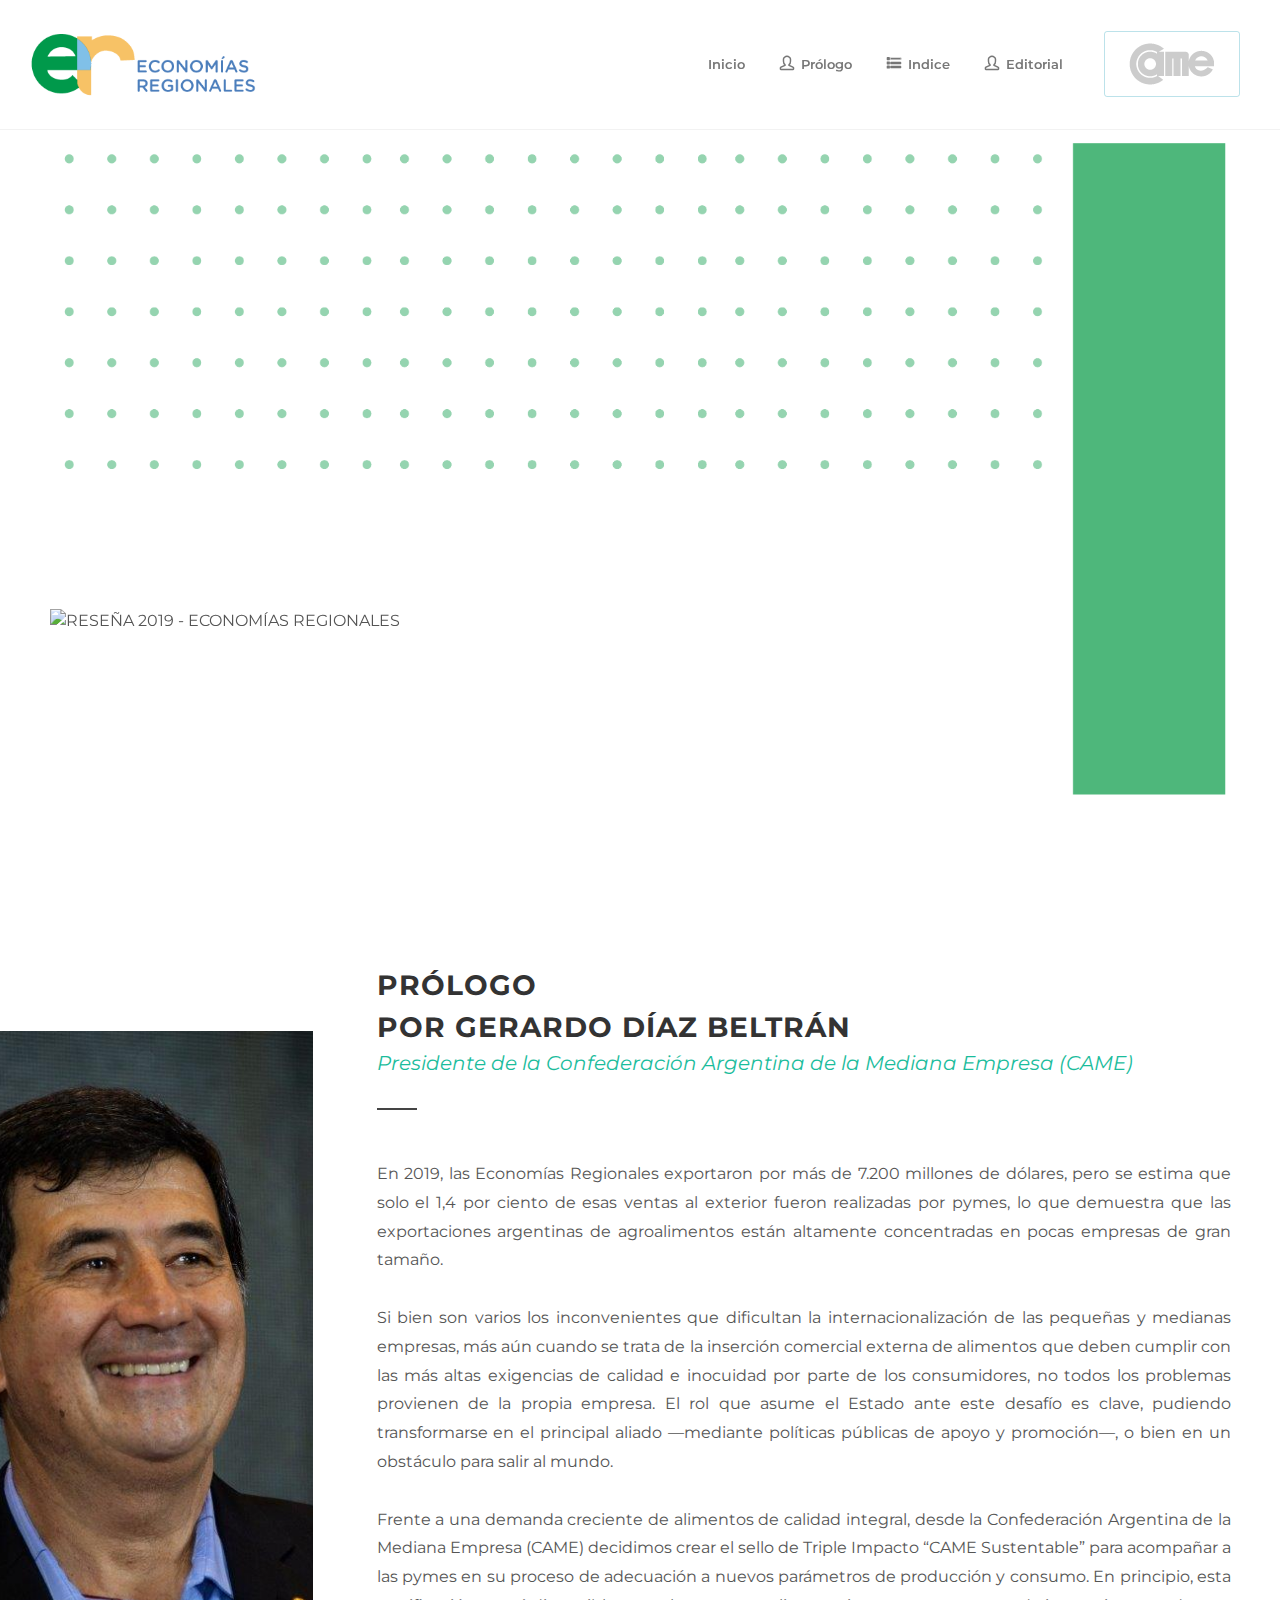
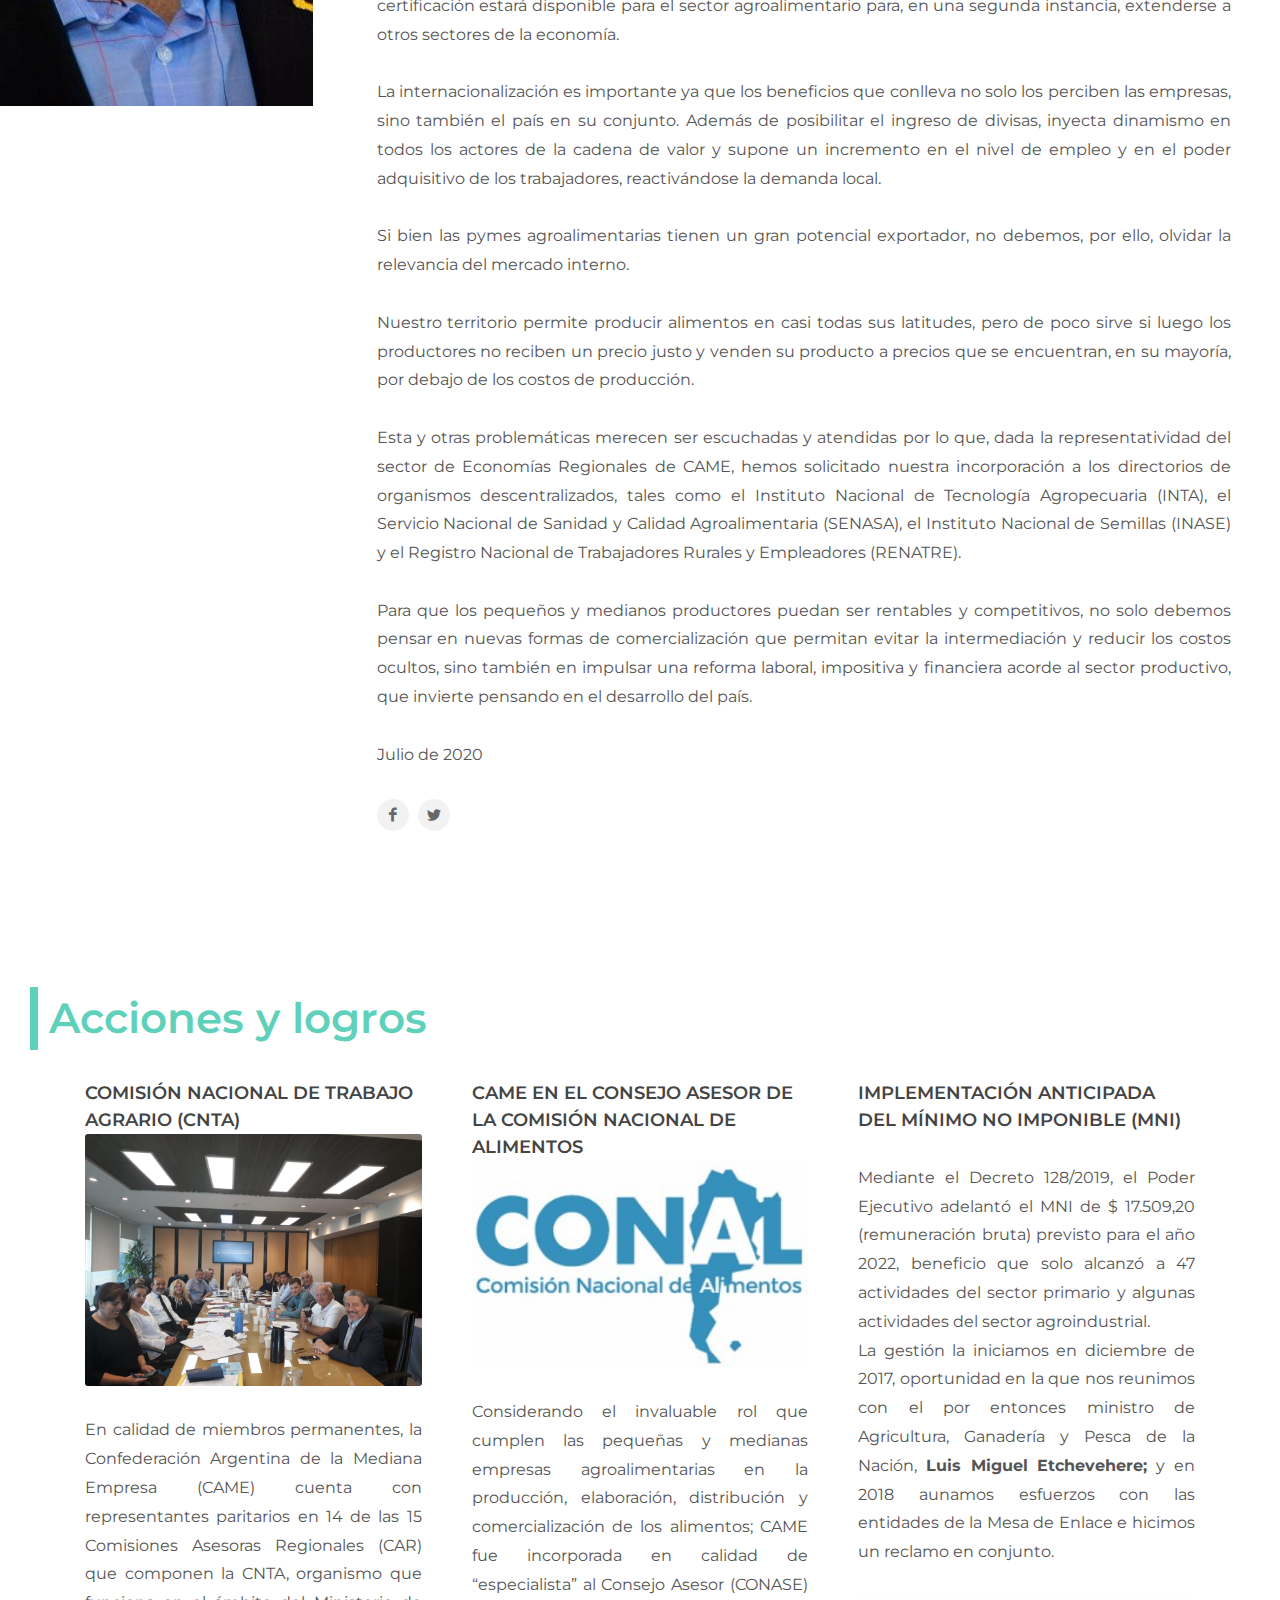
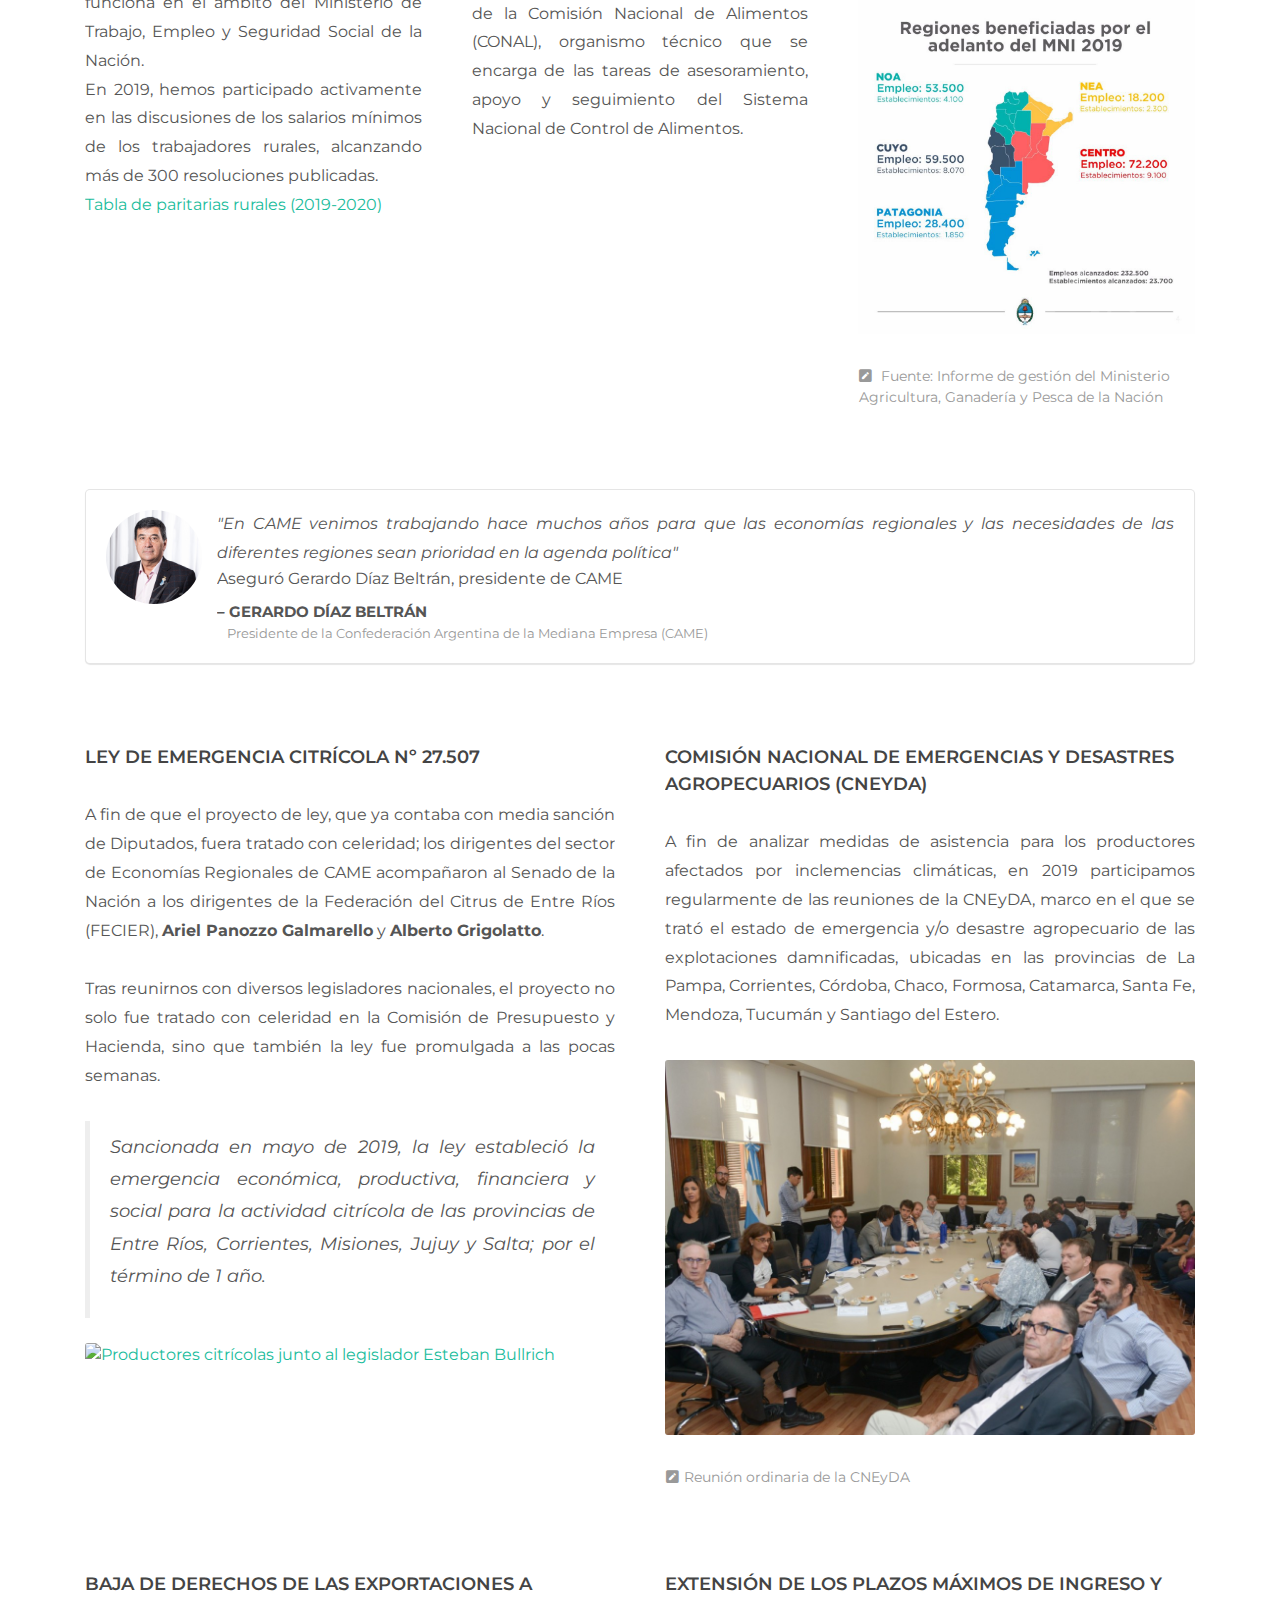
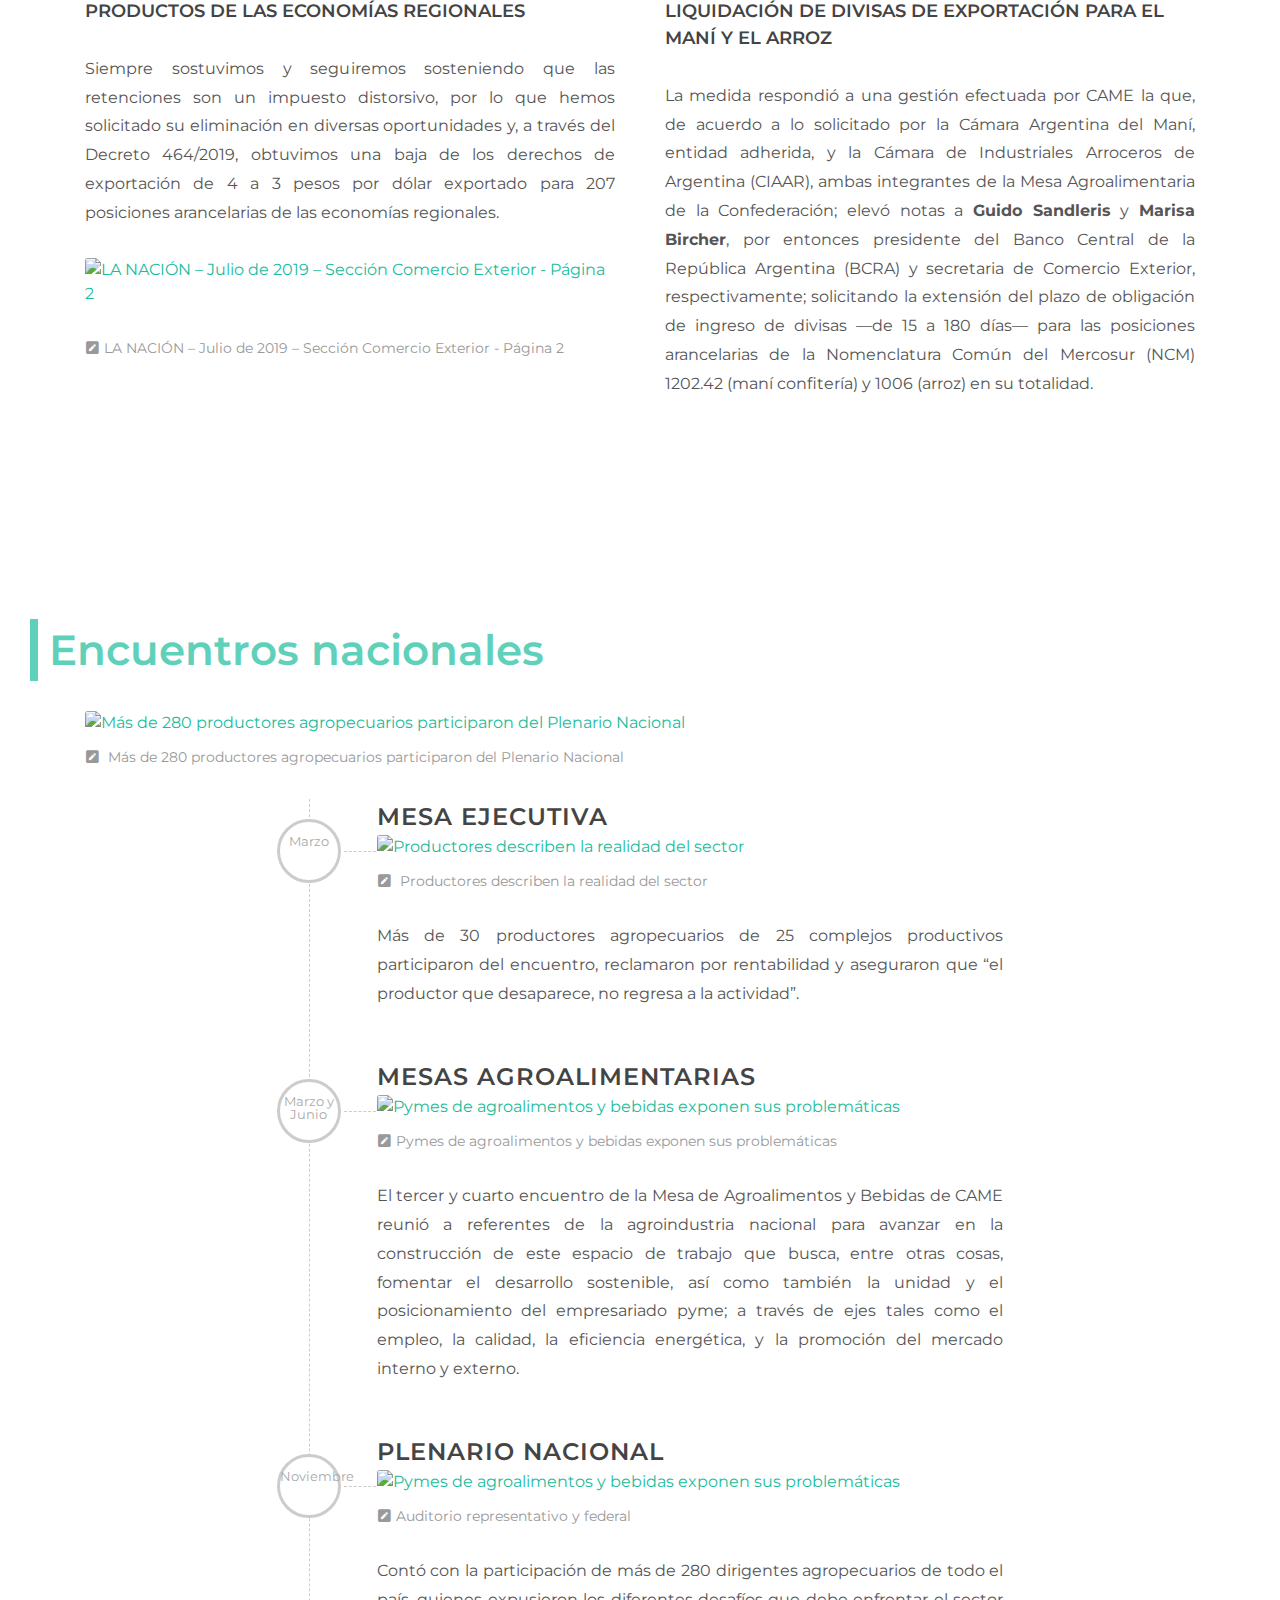
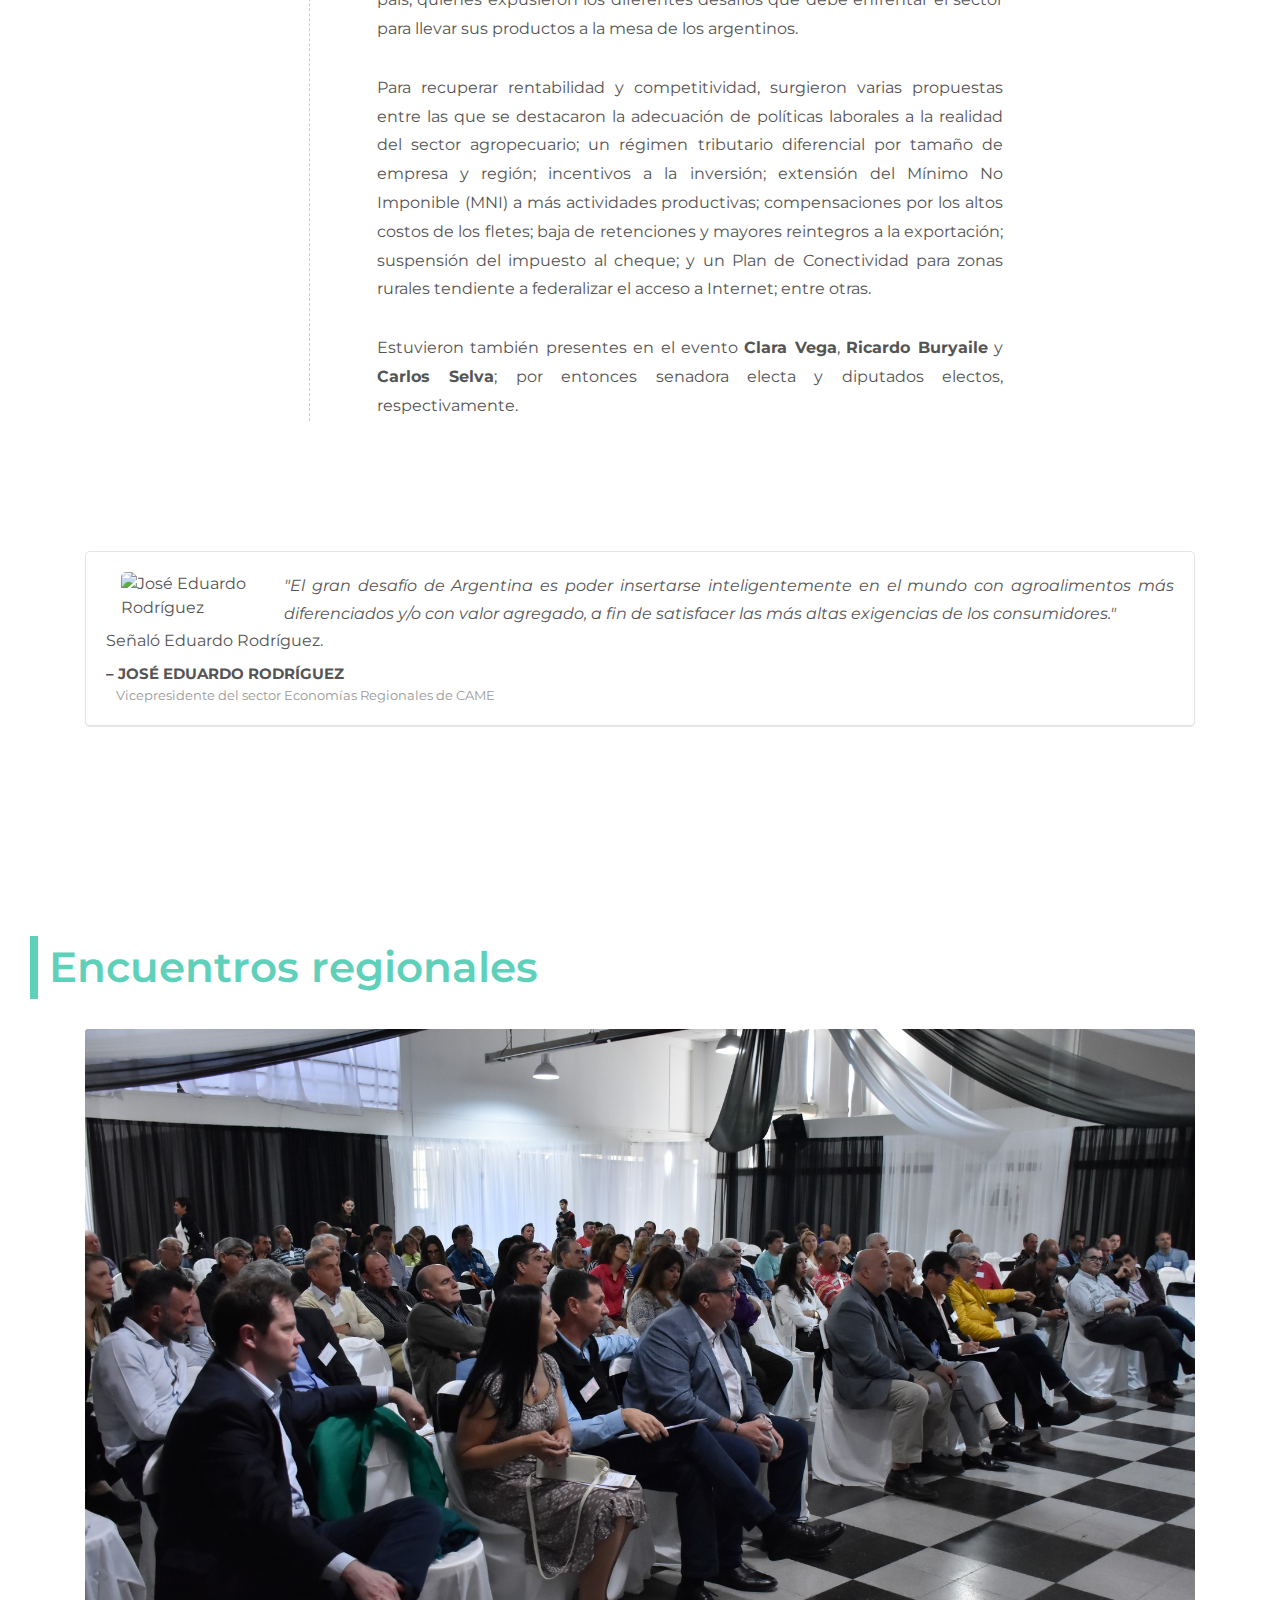
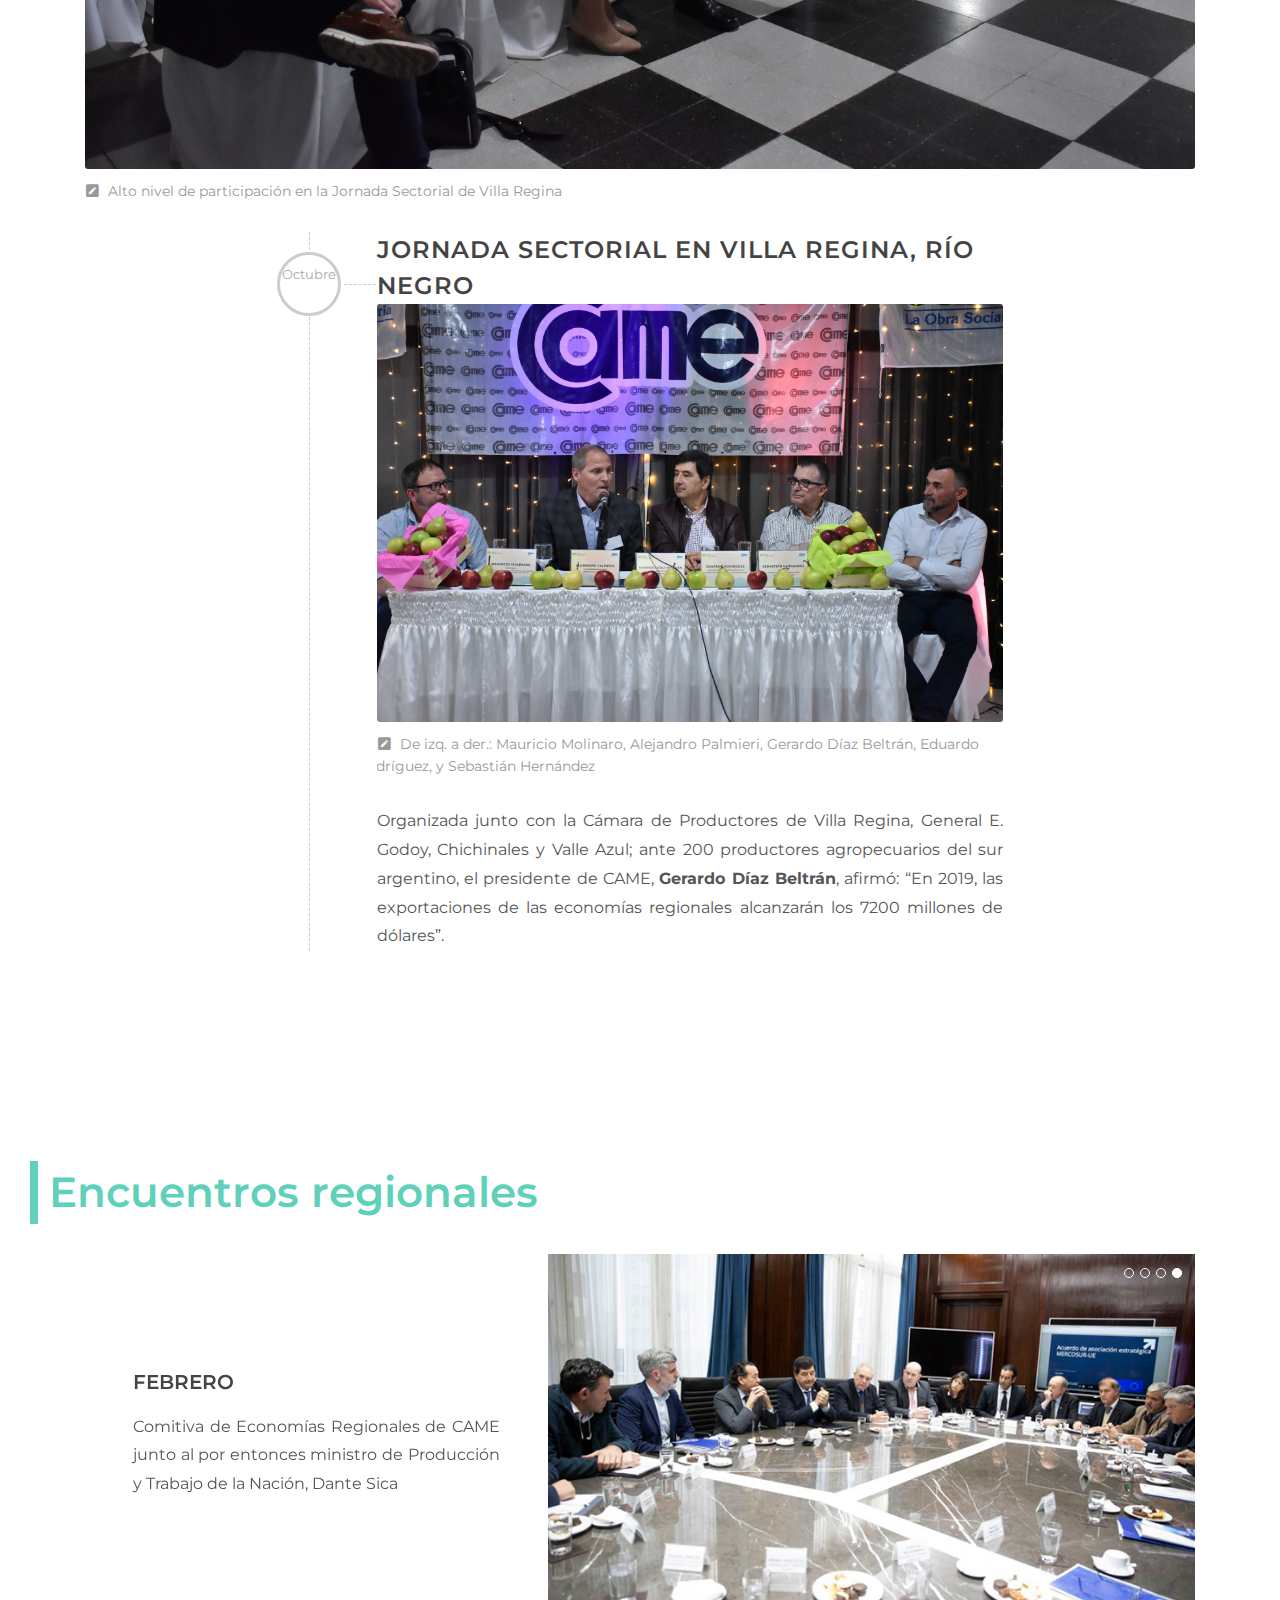
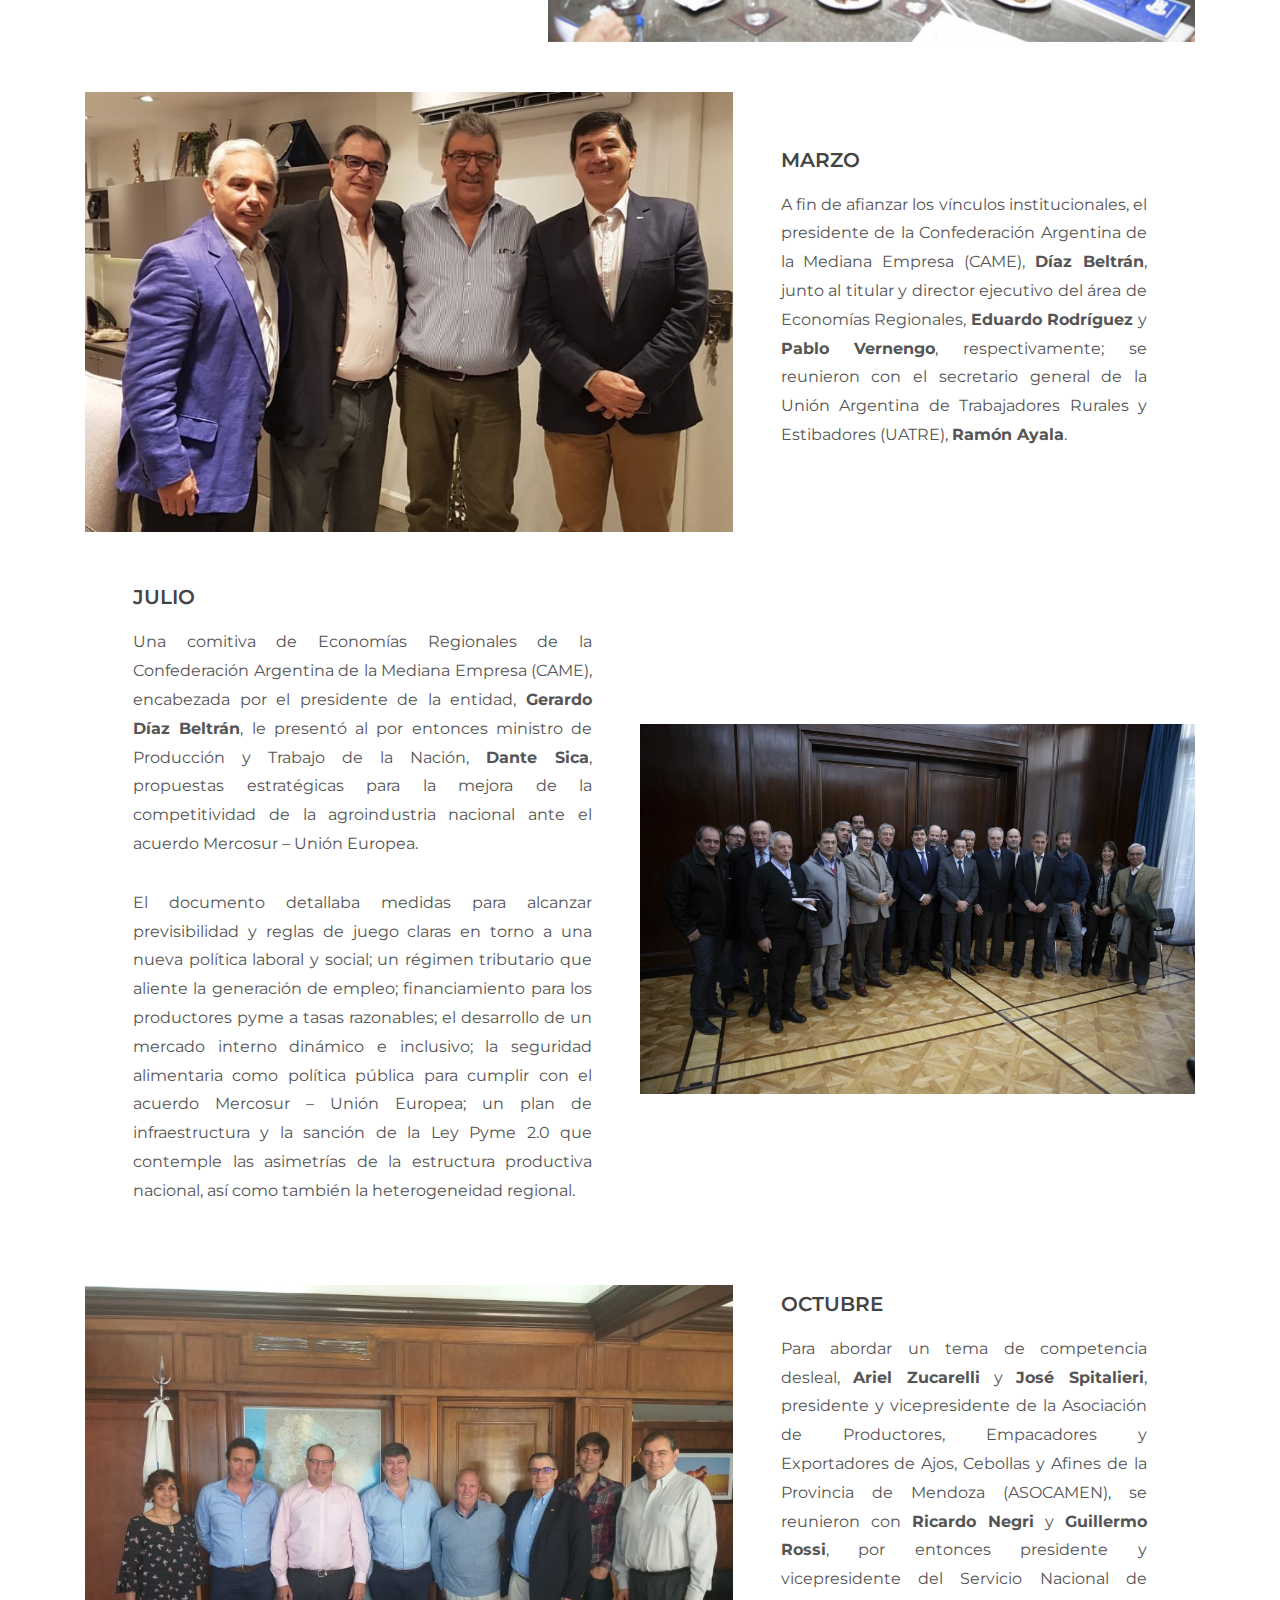
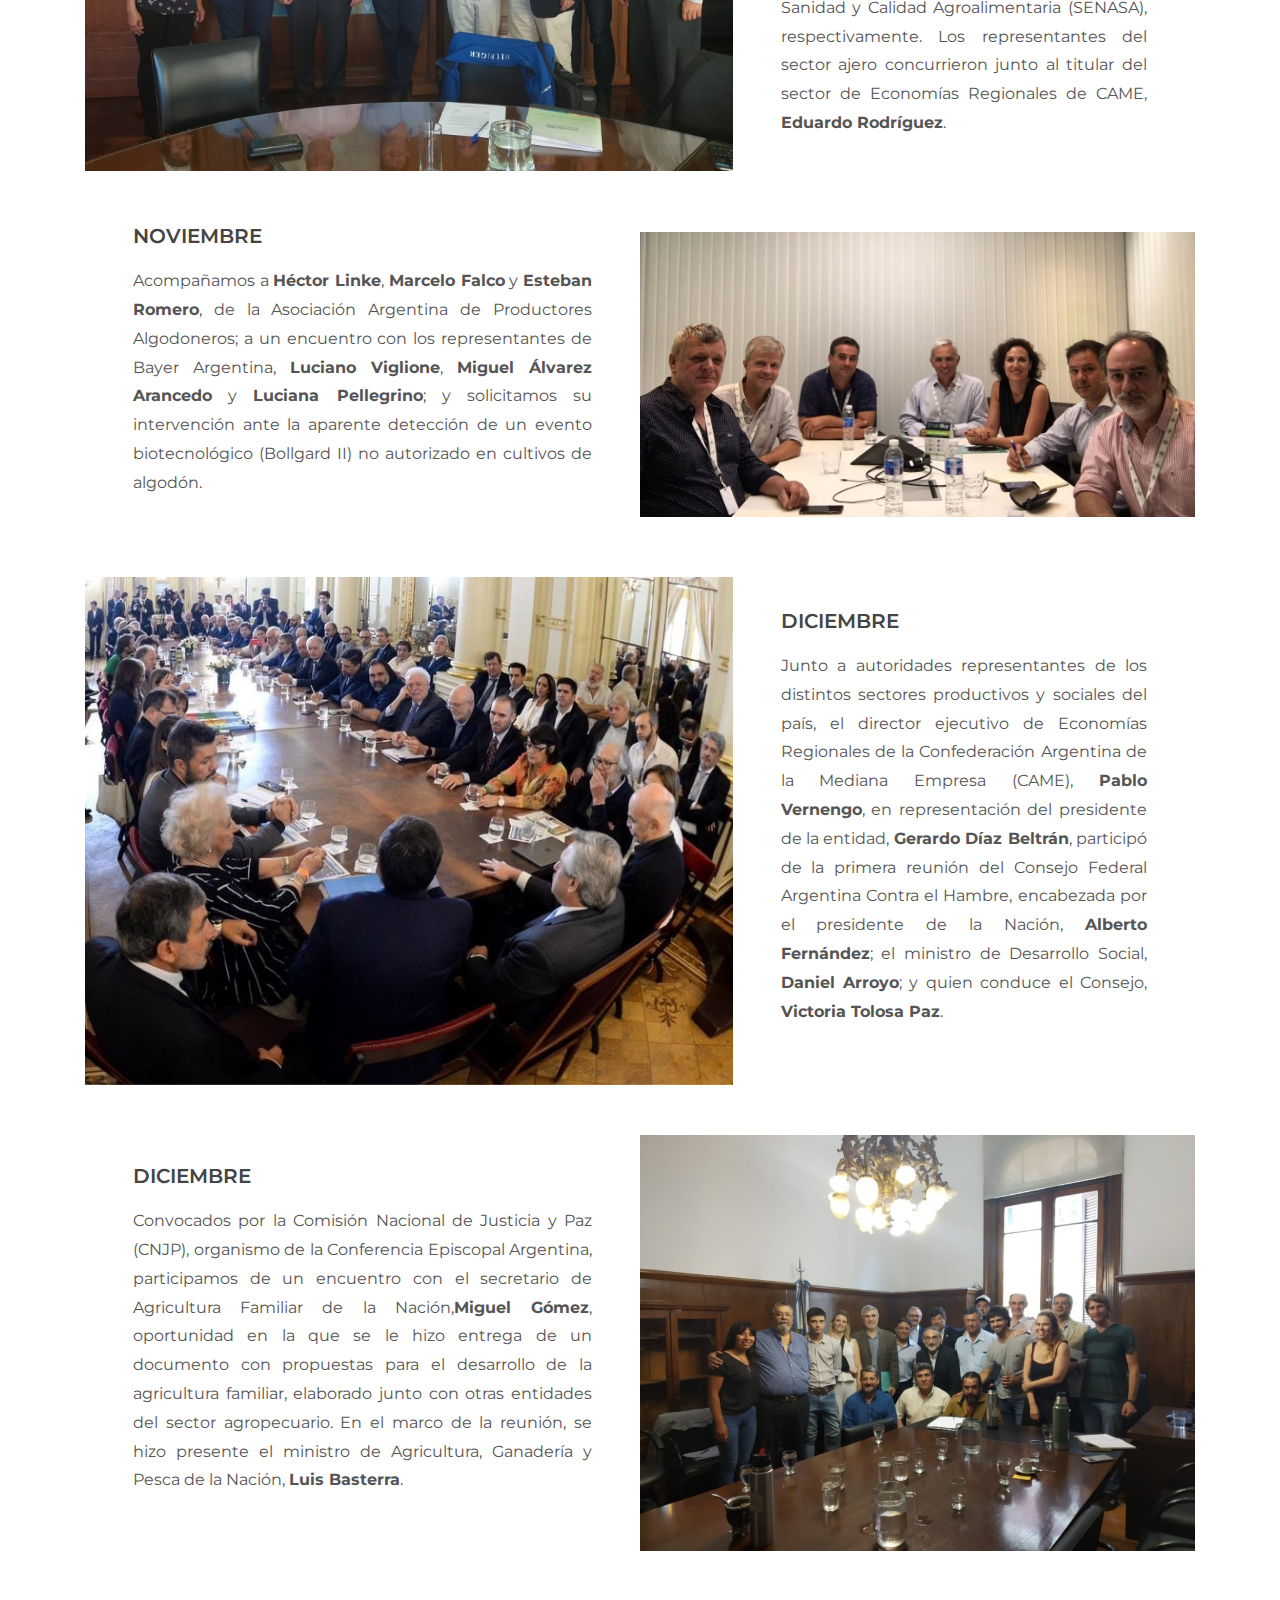
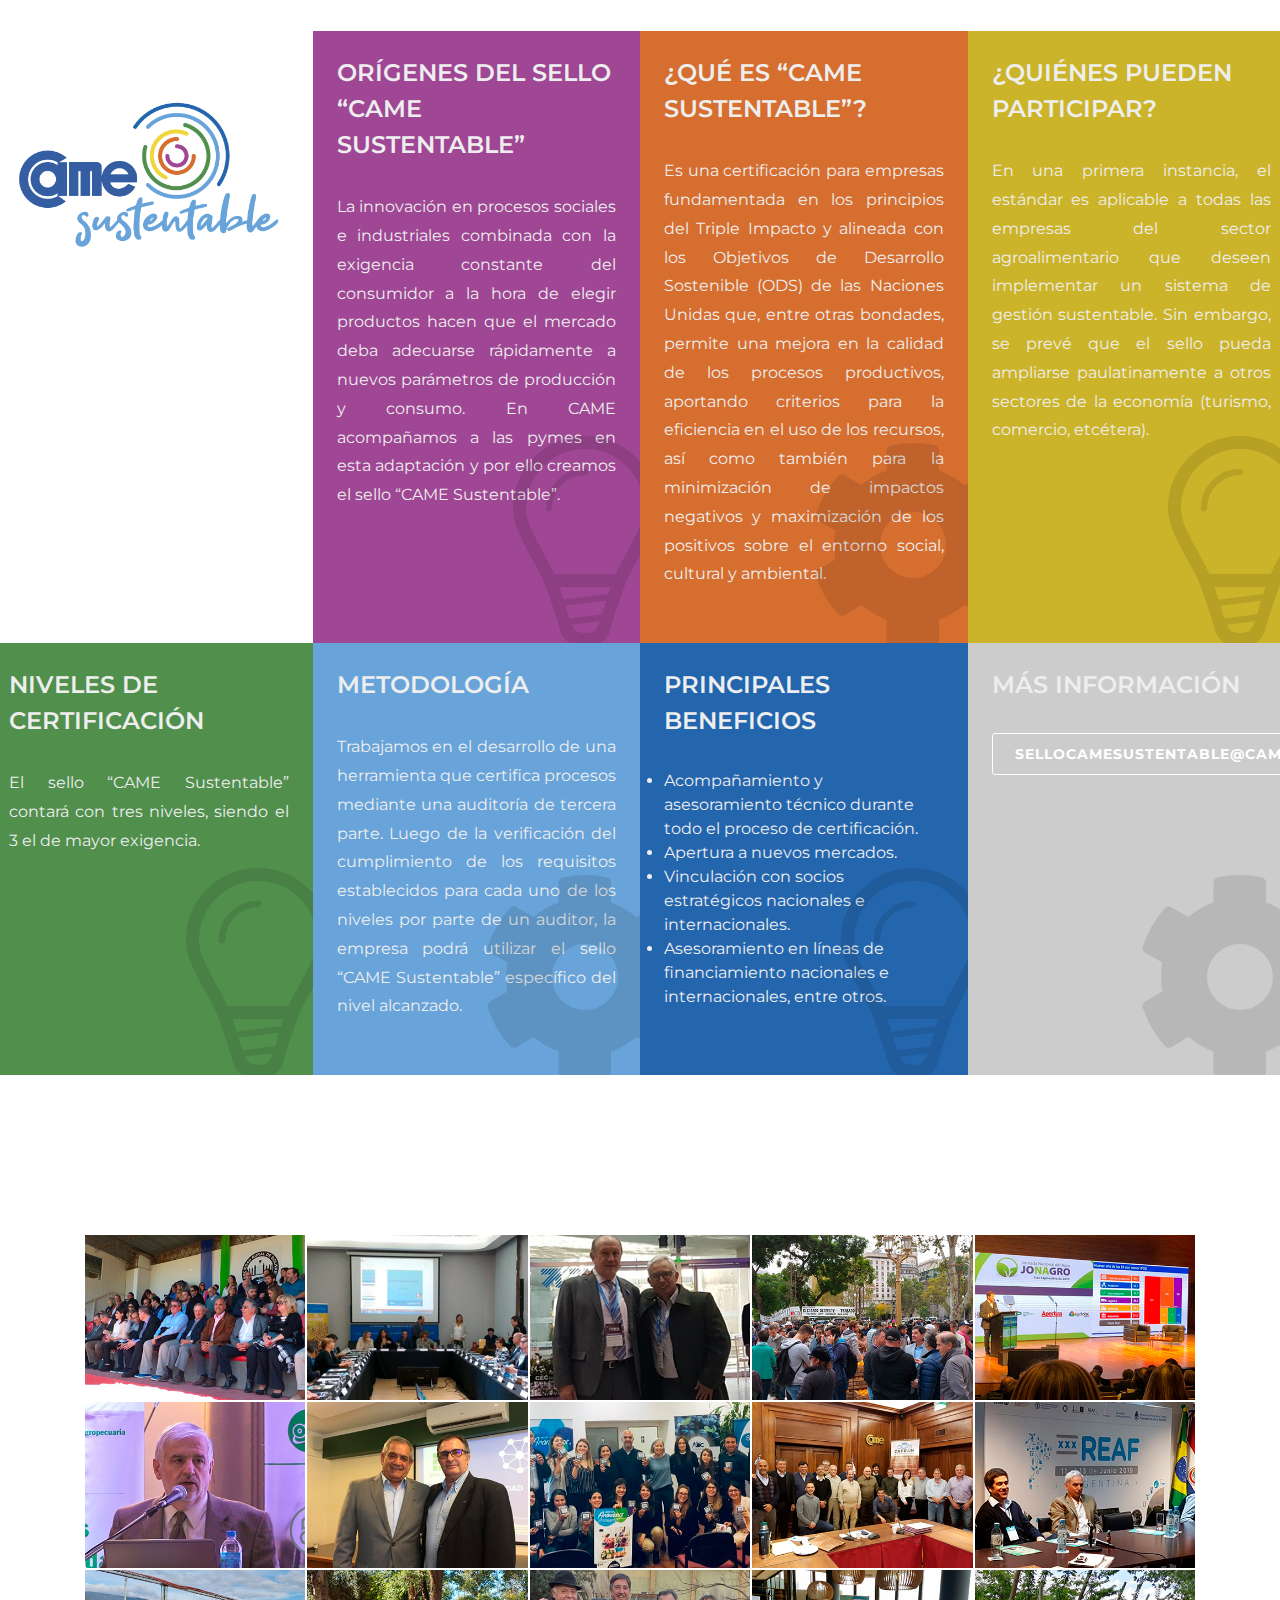
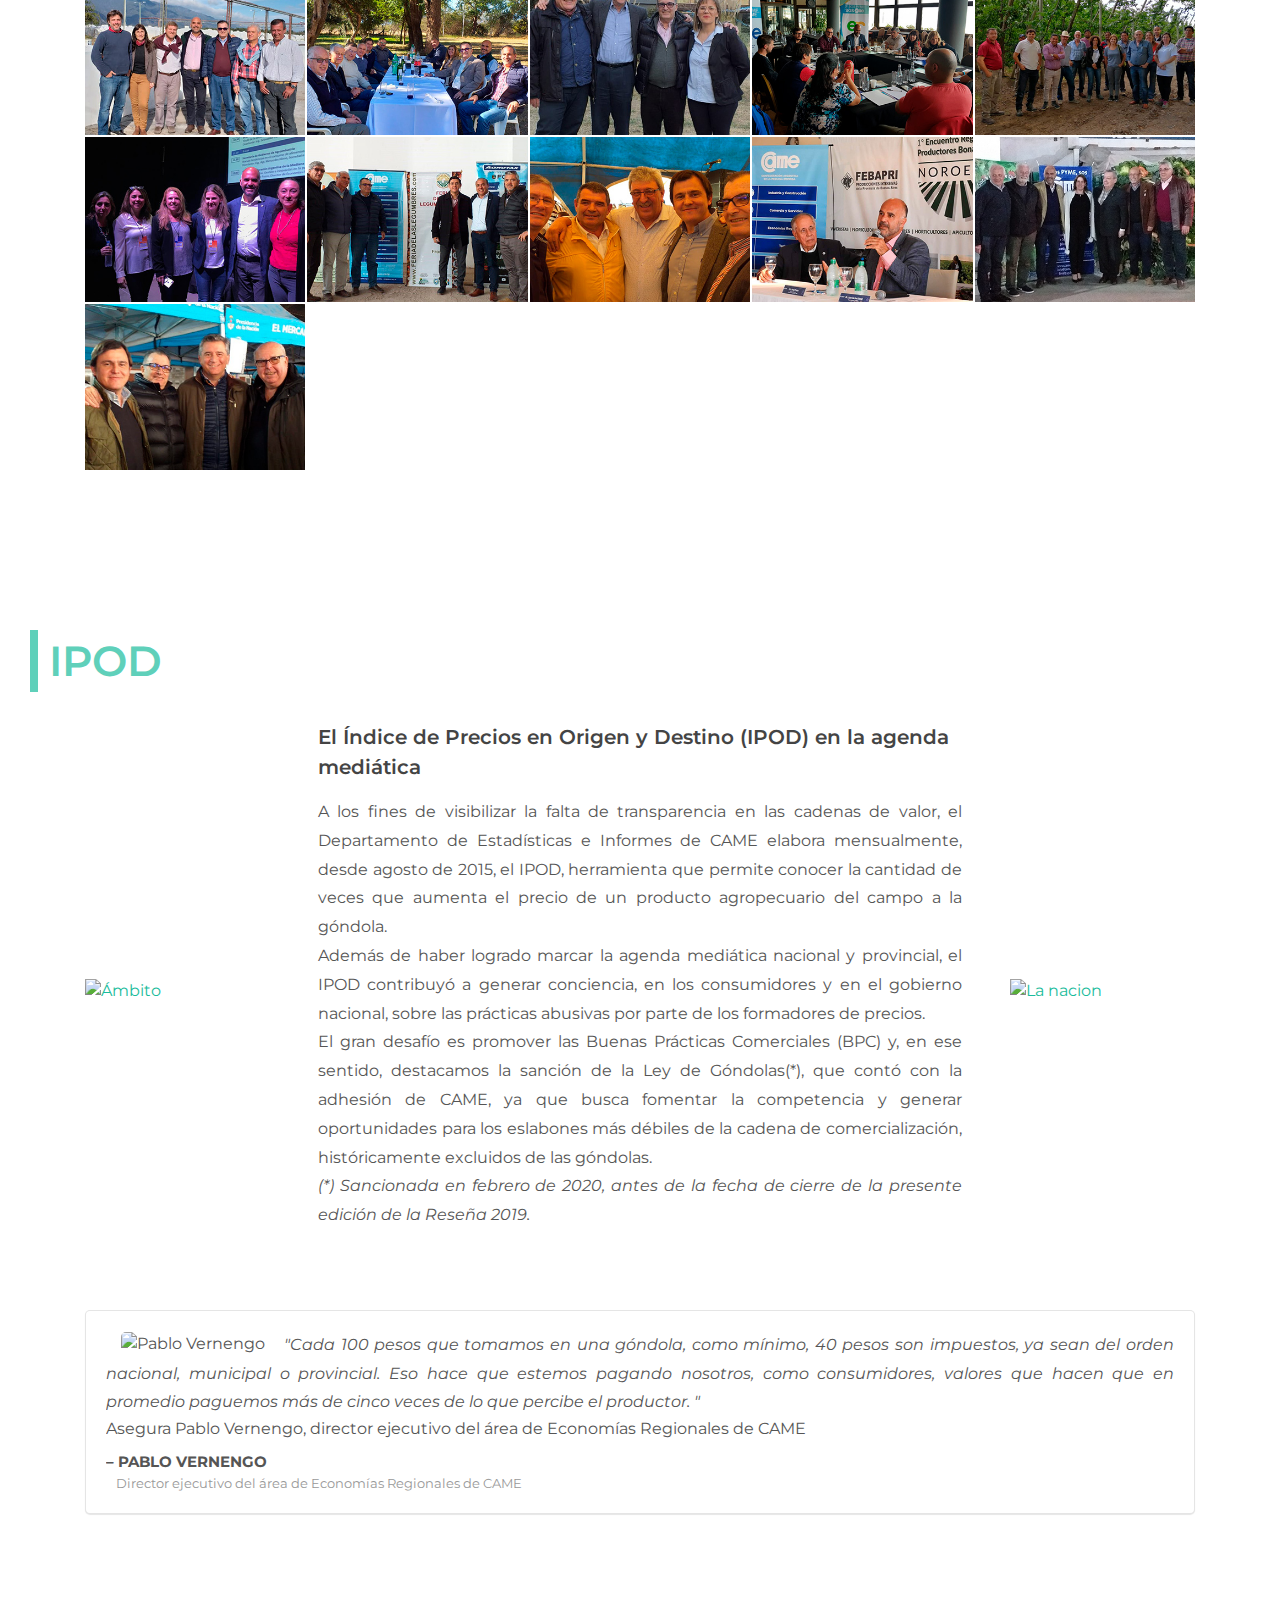
==== commit f6b29ef9: "cargando contenido" ====
--- a/index.html
+++ b/index.html
@@ -88,13 +88,13 @@
 
 						<!-- Primary Navigation
 						============================================= -->
-						<nav class="primary-menu">
+						<nav class="primary-menu style-4">
 
 							<ul class="menu-container">
-								<li class="current menu-item"><a class="menu-link" href="#">
+								<li class="menu-item"><a class="menu-link" href="#slider" data-scrollto="#slider">
 										<div>Inicio</div>
 									</a></li>
-								<li class="menu-item"><a class="menu-link" href="#">
+								<li class="menu-item"><a class="menu-link" href="#prologo" data-scrollto="#prologo">
 										<div><i class="icon-line2-user font-weight-semibold"></i>Prólogo</div>
 									</a>
 								<li class="menu-item"><a class="menu-link" href="#">
@@ -102,21 +102,30 @@
 									</a>
 
 									<ul class="p-3 text-muted sub-menu-container">
-										<li><a href="#" data-href="#acciones_logros" class="d-block mt-2">Acciones y
+										<li><a href="#acciones_logros" data-scrollto="#acciones_logros"
+												data-href="#acciones_logros" class="d-block mt-2">Acciones y
 												logros </a></li>
-										<li><a href="#" class="d-block mt-2">Encuentros Nacionales </a></li>
-										<li><a href="#" class="d-block mt-2">Encuentros Regionales </a></li>
-										<li><a href="#" class="d-block mt-2">Reuniones destacadas </a></li>
-										<li><a href="#" class="d-block mt-2">CAME Sustentable</a></li>
-										<li><a href="#" class="d-block mt-2">Vidriera </a></li>
-										<li><a href="#" class="d-block mt-2">IPOD</a></li>
-										<li><a href="#" class="d-block mt-2">Prensa</a></li>
-										<li><a href="#" class="d-block mt-2">Censo Nacional Agropecuario 2018</u> </a>
+										<li><a href="#encuentros_nacionales" data-scrollto="#encuentros_nacionales"
+												class="d-block mt-2">Encuentros Nacionales </a></li>
+										<li><a href="#encuentros_regionales" data-scrollto="#encuentros_regionales"
+												class="d-block mt-2">Encuentros Regionales </a></li>
+										<li><a href="#reuniones_destacadas" data-scrollto="#reuniones_destacadas"
+												class="d-block mt-2">Reuniones destacadas </a></li>
+										<li><a href="#came_sustentable" data-scrollto="#came_sustentable"
+												class="d-block mt-2">CAME Sustentable</a></li>
+										<li><a href="#vidriera" data-scrollto="#vidriera" class="d-block mt-2">Vidriera
+											</a></li>
+										<li><a href="#ipod" data-scrollto="#ipod" class="d-block mt-2">IPOD</a></li>
+										<li><a href="#prensa" data-scrollto="#prensa" class="d-block mt-2">Prensa</a>
 										</li>
-										<li><a href="#" class="d-block mt-2">Exportaciones</a></li>
+										<li><a href="#censo_agropecuario" data-scrollto="#censo_agropecuario"
+												class="d-block mt-2">Censo Nacional Agropecuario 2018</u> </a>
+										</li>
+										<li><a href="#exportaciones" data-scrollto="#exportaciones"
+												class="d-block mt-2">Exportaciones</a></li>
 									</ul>
 								</li>
-								<li class="menu-item"><a class="menu-link" href="#">
+								<li class="menu-item"><a class="menu-link" href="#editorial" data-scrollto="#editorial">
 										<div><i class="icon-line2-user font-weight-semibold"></i>Editorial</div>
 									</a>
 							</ul>
@@ -135,9 +144,9 @@
 
 		<!-- Slider
 		============================================= -->
-		<section id="slider" class="slider-element min-vh-100 include-header" style="margin-top: -72px;
+		<section id="slider" class="slider-element min-vh-100 include-header" style="margin-top: -110px;
 		background: url(imgs/TAPA-05.png), url(imgs/TAPA-04.png);
-		background-position: 0% 25%, 0% 30%;
+		background-position: 0% 15%, 0% 20%;
 		background-size: 100%, 100%;
 		background-repeat: no-repeat;">
 			<div class="slider-inner">
@@ -159,7 +168,7 @@
 					</div>
 				</div>
 				<img src="imgs/tapa.png" alt="" class="slider-img parallax" data-start="margin-top: 0px;"
-					data-400="margin-top: 10px;" style="width: 70%;">
+					data-400="margin-top: 10px;" style="width: 67%;">
 
 			</div>
 		</section><!-- #Slider End -->
@@ -170,96 +179,116 @@
 			<div class="content-wrap p-0">
 
 				<!-- Prologo -->
-				<div class="row align-items-stretch">
-
-					<div class="col-md-3 col-padding min-vh-75 max-vh-60"
-						style="background: url('imgs/GerardoDiazBeltran.jpg') center center no-repeat; background-size: cover; margin-top: 10%;">
+				<section id="prologo">
+					<div class="row align-items-stretch">
+
+						<div class="col-md-3 col-padding min-vh-75 max-vh-60"
+							style="background: url('imgs/GerardoDiazBeltran.jpg') center center no-repeat; background-size: cover; margin-top: 10%;">
+						</div>
+
+						<div class="col-md-9 col-padding">
+							<div>
+								<div class="heading-block">
+									<h3>Prólogo <br>Por Gerardo Díaz Beltrán </h3>
+									<span class="before-heading color">Presidente de la Confederación Argentina de la
+										Mediana Empresa (CAME)</span>
+								</div>
+
+								<div class="row col-mb-50">
+
+									<div class="col-lg-12">
+										<p>En 2019, las Economías Regionales exportaron por más de 7.200 millones de
+											dólares, pero se estima que solo el 1,4 por ciento de esas ventas al
+											exterior
+											fueron realizadas por pymes, lo que demuestra que las exportaciones
+											argentinas
+											de agroalimentos están altamente concentradas en pocas empresas de gran
+											tamaño.</br></br>
+
+											Si bien son varios los inconvenientes que dificultan la internacionalización
+											de
+											las pequeñas y medianas empresas, más aún cuando se trata de la inserción
+											comercial externa de alimentos que deben cumplir con las más altas
+											exigencias de
+											calidad e inocuidad por parte de los consumidores, no todos los problemas
+											provienen de la propia empresa. El rol que asume el Estado ante este desafío
+											es
+											clave, pudiendo transformarse en el principal aliado —mediante políticas
+											públicas de apoyo y promoción—, o bien en un obstáculo para salir al
+											mundo.</br></br>
+
+											Frente a una demanda creciente de alimentos de calidad integral, desde la
+											Confederación Argentina de la Mediana Empresa (CAME) decidimos crear el
+											sello de
+											Triple Impacto “CAME Sustentable” para acompañar a las pymes en su proceso
+											de
+											adecuación a nuevos parámetros de producción y consumo. En principio, esta
+											certificación estará disponible para el sector agroalimentario para, en una
+											segunda instancia, extenderse a otros sectores de la economía.</br></br>
+
+											La internacionalización es importante ya que los beneficios que conlleva no
+											solo
+											los perciben las empresas, sino también el país en su conjunto. Además de
+											posibilitar el ingreso de divisas, inyecta dinamismo en todos los actores de
+											la
+											cadena de valor y supone un incremento en el nivel de empleo y en el poder
+											adquisitivo de los trabajadores, reactivándose la demanda local.</br></br>
+
+											Si bien las pymes agroalimentarias tienen un gran potencial exportador, no
+											debemos, por ello, olvidar la relevancia del mercado interno.</br></br>
+
+											Nuestro territorio permite producir alimentos en casi todas sus latitudes,
+											pero
+											de poco sirve si luego los productores no reciben un precio justo y venden
+											su
+											producto a precios que se encuentran, en su mayoría, por debajo de los
+											costos de
+											producción.</br></br>
+
+											Esta y otras problemáticas merecen ser escuchadas y atendidas por lo que,
+											dada
+											la representatividad del sector de Economías Regionales de CAME, hemos
+											solicitado nuestra incorporación a los directorios de organismos
+											descentralizados, tales como el Instituto Nacional de Tecnología
+											Agropecuaria
+											(INTA), el Servicio Nacional de Sanidad y Calidad Agroalimentaria (SENASA),
+											el
+											Instituto Nacional de Semillas (INASE) y el Registro Nacional de
+											Trabajadores
+											Rurales y Empleadores (RENATRE).</br></br>
+
+											Para que los pequeños y medianos productores puedan ser rentables y
+											competitivos, no solo debemos pensar en nuevas formas de comercialización
+											que
+											permitan evitar la intermediación y reducir los costos ocultos, sino también
+											en
+											impulsar una reforma laboral, impositiva y financiera acorde al sector
+											productivo, que invierte pensando en el desarrollo del país.</br></br>
+
+											Julio de 2020
+										</p>
+										<a href="#"
+											class="social-icon inline-block si-small si-light si-rounded si-facebook">
+											<i class="icon-facebook"></i>
+											<i class="icon-facebook"></i>
+										</a>
+										<a href="#"
+											class="social-icon inline-block si-small si-light si-rounded si-twitter">
+											<i class="icon-twitter"></i>
+											<i class="icon-twitter"></i>
+										</a>
+
+									</div>
+
+
+
+								</div>
+
+							</div>
+						</div>
+
 					</div>
-
-					<div class="col-md-9 col-padding">
-						<div>
-							<div class="heading-block">
-								<h3>Prólogo <br>Por Gerardo Díaz Beltrán </h3>
-								<span class="before-heading color">Presidente de la Confederación Argentina de la
-									Mediana Empresa (CAME)</span>
-							</div>
-
-							<div class="row col-mb-50">
-
-								<div class="col-lg-12">
-									<p>En 2019, las Economías Regionales exportaron por más de 7.200 millones de
-										dólares, pero se estima que solo el 1,4 por ciento de esas ventas al exterior
-										fueron realizadas por pymes, lo que demuestra que las exportaciones argentinas
-										de agroalimentos están altamente concentradas en pocas empresas de gran
-										tamaño.</br></br>
-
-										Si bien son varios los inconvenientes que dificultan la internacionalización de
-										las pequeñas y medianas empresas, más aún cuando se trata de la inserción
-										comercial externa de alimentos que deben cumplir con las más altas exigencias de
-										calidad e inocuidad por parte de los consumidores, no todos los problemas
-										provienen de la propia empresa. El rol que asume el Estado ante este desafío es
-										clave, pudiendo transformarse en el principal aliado —mediante políticas
-										públicas de apoyo y promoción—, o bien en un obstáculo para salir al
-										mundo.</br></br>
-
-										Frente a una demanda creciente de alimentos de calidad integral, desde la
-										Confederación Argentina de la Mediana Empresa (CAME) decidimos crear el sello de
-										Triple Impacto “CAME Sustentable” para acompañar a las pymes en su proceso de
-										adecuación a nuevos parámetros de producción y consumo. En principio, esta
-										certificación estará disponible para el sector agroalimentario para, en una
-										segunda instancia, extenderse a otros sectores de la economía.</br></br>
-
-										La internacionalización es importante ya que los beneficios que conlleva no solo
-										los perciben las empresas, sino también el país en su conjunto. Además de
-										posibilitar el ingreso de divisas, inyecta dinamismo en todos los actores de la
-										cadena de valor y supone un incremento en el nivel de empleo y en el poder
-										adquisitivo de los trabajadores, reactivándose la demanda local.</br></br>
-
-										Si bien las pymes agroalimentarias tienen un gran potencial exportador, no
-										debemos, por ello, olvidar la relevancia del mercado interno.</br></br>
-
-										Nuestro territorio permite producir alimentos en casi todas sus latitudes, pero
-										de poco sirve si luego los productores no reciben un precio justo y venden su
-										producto a precios que se encuentran, en su mayoría, por debajo de los costos de
-										producción.</br></br>
-
-										Esta y otras problemáticas merecen ser escuchadas y atendidas por lo que, dada
-										la representatividad del sector de Economías Regionales de CAME, hemos
-										solicitado nuestra incorporación a los directorios de organismos
-										descentralizados, tales como el Instituto Nacional de Tecnología Agropecuaria
-										(INTA), el Servicio Nacional de Sanidad y Calidad Agroalimentaria (SENASA), el
-										Instituto Nacional de Semillas (INASE) y el Registro Nacional de Trabajadores
-										Rurales y Empleadores (RENATRE).</br></br>
-
-										Para que los pequeños y medianos productores puedan ser rentables y
-										competitivos, no solo debemos pensar en nuevas formas de comercialización que
-										permitan evitar la intermediación y reducir los costos ocultos, sino también en
-										impulsar una reforma laboral, impositiva y financiera acorde al sector
-										productivo, que invierte pensando en el desarrollo del país.</br></br>
-
-										Julio de 2020
-									</p>
-									<a href="#"
-										class="social-icon inline-block si-small si-light si-rounded si-facebook">
-										<i class="icon-facebook"></i>
-										<i class="icon-facebook"></i>
-									</a>
-									<a href="#"
-										class="social-icon inline-block si-small si-light si-rounded si-twitter">
-										<i class="icon-twitter"></i>
-										<i class="icon-twitter"></i>
-									</a>
-
-								</div>
-
-
-
-							</div>
-
-						</div>
-					</div>
-
-				</div>
+				</section>
 				<!-- Fin prologo-->
 
 				<!--Acciones y logros-->
@@ -371,10 +400,10 @@
 											</a>
 										</div>
 										<div class="testi-content">
-											<p>“En CAME venimos trabajando hace muchos años para que las economías
+											<p>En CAME venimos trabajando hace muchos años para que las economías
 												regionales y las necesidades de las diferentes regiones sean prioridad
-												en la agenda política”, aseguró Gerardo Díaz Beltrán, presidente de
-												CAME.</p>
+												en la agenda política</p>
+											<span>Aseguró Gerardo Díaz Beltrán, presidente de CAME</span>
 											<div class="testi-meta">
 												Gerardo Díaz Beltrán
 												<span>Presidente de la Confederación Argentina de la Mediana Empresa
@@ -677,10 +706,11 @@
 													style="border-radius: 5px;">
 											</div>
 
-											<p>“El gran desafío de Argentina es poder insertarse inteligentemente en el
+											<p>El gran desafío de Argentina es poder insertarse inteligentemente en el
 												mundo con agroalimentos más diferenciados y/o con valor agregado, a fin
-												de satisfacer las más altas exigencias de los consumidores”, señaló
-												Eduardo Rodríguez. </p>
+												de satisfacer las más altas exigencias de los consumidores.</p>
+											<span>Señaló Eduardo Rodríguez. </span>
+
 											<div class="testi-meta">
 												José Eduardo Rodríguez
 												<span>Vicepresidente del sector Economías Regionales de CAME</span>
@@ -1162,8 +1192,8 @@
 
 						<div class="col-lg-3 dark p-4 overflow-hidden" style="background-color: #9F4794;">
 							<div>
-								<h3 class="text-uppercase" style="font-weight: 600;">ORÍGENES DEL SELLO “CAME
-									SUSTENTABLE”</h3>
+								<h3 class="text-uppercase" style="font-weight: 600;">ORÍGENES DEL SELLO </br>
+									“CAME SUSTENTABLE”</h3>
 								<p style="line-height: 1.8;">La innovación en procesos sociales e industriales combinada
 									con la exigencia constante del consumidor a la hora de elegir productos hacen que el
 									mercado deba adecuarse rápidamente a nuevos parámetros de producción y consumo. En
@@ -1186,7 +1216,7 @@
 							</div>
 						</div>
 
-						<div class="col-lg-3 dark p-4 overflow-hidden" style="background-color: #F0D53B;">
+						<div class="col-lg-3 dark p-4 overflow-hidden" style="background-color: #ccb42a;">
 							<div>
 								<h3 class="text-uppercase" style="font-weight: 600;">¿QUIÉNES PUEDEN PARTICIPAR?</h3>
 								<p style="line-height: 1.8;">En una primera instancia, el estándar es aplicable a todas
@@ -1260,78 +1290,1669 @@
 				<section id="vidriera">
 					<div class="content-wrap">
 						<div class="container clearfix">
-							<div class="masonry-thumbs grid-container grid-5 has-init-isotope" data-big="1"
+							<div class="masonry-thumbs grid-container grid-5 has-init-isotope" data-big="1,9,15"
 								data-lightbox="gallery" style="position: relative; height: 582.843px;">
-														
-										<a class="grid-item" href="imgs/f/1 (1).jpg" data-lightbox="gallery-item" style="position: absolute;  top: 0px;">
-											<img src="imgs/f/l/1 (1).jpg" alt="BOLÍVAR, BUENOS AIRES  91° Exposición de Agricultura, Ganadería, Granja, Industria y Comercio">
-											</a>
-											<a class="grid-item" href="imgs/f/1 (2).jpg" data-lightbox="gallery-item" style="position: absolute;  top: 0px;">
-											<img src="imgs/f/l/1 (2).jpg" alt="BUENOS AIRES  Consejo Nacional Apícola">
-											</a>
-											<a class="grid-item" href="imgs/f/1 (3).jpg" data-lightbox="gallery-item" style="position: absolute;  top: 0px;">
-											<img src="imgs/f/l/1 (3).jpg" alt="BUENOS AIRES  Foro Argentina Exporta">
-											</a>
-											<a class="grid-item" href="imgs/f/1 (4).jpg" data-lightbox="gallery-item" style="position: absolute;  top: 0px;">
-											<img src="imgs/f/l/1 (4).jpg" alt="BUENOS AIRES  Frutazo en Plaza de Mayo">
-											</a>
-											<a class="grid-item" href="imgs/f/1 (5).jpg" data-lightbox="gallery-item" style="position: absolute;  top: 0px;">
-											<img src="imgs/f/l/1 (5).jpg" alt="BUENOS AIRES  JONAGRO 2019">
-											</a>
-											<a class="grid-item" href="imgs/f/1 (6).jpg" data-lightbox="gallery-item" style="position: absolute;  top: 0px;">
-											<img src="imgs/f/l/1 (6).jpg" alt="BUENOS AIRES  Jornada de Producción Responsable y Diferenciada">
-											</a>
-											<a class="grid-item" href="imgs/f/1 (7).jpg" data-lightbox="gallery-item" style="position: absolute;  top: 0px;">
-											<img src="imgs/f/l/1 (7).jpg" alt="BUENOS AIRES  Lanzamiento del Índice de Competitividad de CONINAGRO">
-											</a>
-											<a class="grid-item" href="imgs/f/1 (8).jpg" data-lightbox="gallery-item" style="position: absolute;  top: 0px;">
-											<img src="imgs/f/l/1 (8).jpg" alt="BUENOS AIRES  Presentación de la Semana del Arándano">
-											</a>
-											<a class="grid-item" href="imgs/f/1 (9).jpg" data-lightbox="gallery-item" style="position: absolute;  top: 0px;">
-											<img src="imgs/f/l/1 (9).jpg" alt="BUENOS AIRES  Taller de Fortalecimiento Institucional y Pensamiento Estratégico de CAFRAM">
-											</a>
-											<a class="grid-item" href="imgs/f/1 (10).jpg" data-lightbox="gallery-item" style="position: absolute;  top: 0px;">
-											<img src="imgs/f/l/1 (10).jpg" alt="BUENOS AIRES  XXX Reunión del Sector Cooperativo de la Agricultura Familiar">
-											</a>
-											<a class="grid-item" href="imgs/f/1 (11).jpg" data-lightbox="gallery-item" style="position: absolute;  top: 0px;">
-											<img src="imgs/f/l/1 (11).jpg" alt="CATAMARCA  Visita institucional. Comisión Directiva de la Asociación Olivícola Catamarqueña">
-											</a>
-											<a class="grid-item" href="imgs/f/1 (12).jpg" data-lightbox="gallery-item" style="position: absolute;  top: 0px;">
-											<img src="imgs/f/l/1 (12).jpg" alt="CATAMARCA  Visita institucional. Comisión Directiva de la Sociedad Rural de Catamarca">
-											</a>
-											<a class="grid-item" href="imgs/f/1 (13).jpg" data-lightbox="gallery-item" style="position: absolute;  top: 0px;">
-											<img src="imgs/f/l/1 (13).jpg" alt="CÓRDOBA  45° Edición de la Exposición Rural">
-											</a>
-											<a class="grid-item" href="imgs/f/1 (14).jpg" data-lightbox="gallery-item" style="position: absolute;  top: 0px;">
-											<img src="imgs/f/l/1 (14).jpg" alt="LAS GRUTAS, RÍO NEGRO  Foro CAME Patagonia">
-											</a>
-											<a class="grid-item" href="imgs/f/1 (15).jpg" data-lightbox="gallery-item" style="position: absolute;  top: 0px;">
-											<img src="imgs/f/l/1 (15).jpg" alt="RÍO NEGRO  Jornada Técnica sobre Protección de Cerezos">
-											</a>
-											<a class="grid-item" href="imgs/f/1 (16).jpg" data-lightbox="gallery-item" style="position: absolute;  top: 0px;">
-											<img src="imgs/f/l/1 (16).jpg" alt="ROSARIO, SANTA FE  FIAR 2019">
-											</a>
-											<a class="grid-item" href="imgs/f/1 (17).jpg" data-lightbox="gallery-item" style="position: absolute;  top: 0px;">
-											<img src="imgs/f/l/1 (17).jpg" alt="SALTA  4ta. Feria de las Legumbres del NOA">
-											</a>
-											<a class="grid-item" href="imgs/f/1 (18).jpg" data-lightbox="gallery-item" style="position: absolute;  top: 0px;">
-											<img src="imgs/f/l/1 (18).jpg" alt="SALTA  54° Fiesta Provincial del Tabaco">
-											</a>
-											<a class="grid-item" href="imgs/f/1 (19).jpg" data-lightbox="gallery-item" style="position: absolute;  top: 0px;">
-											<img src="imgs/f/l/1 (19).jpg" alt="SAN PEDRO, BUENOS AIRES  1er. Encuentro Regional de Productores Bonaerenses Noroeste FEBA - FEBAPRI">
-											</a>
-											<a class="grid-item" href="imgs/f/1 (20).jpg" data-lightbox="gallery-item" style="position: absolute;  top: 0px;">
-											<img src="imgs/f/l/1 (20).jpg" alt="SANTA FE  69° Aniversario de la Sociedad de Quinteros de Santa Fe">
-											</a>
-											<a class="grid-item" href="imgs/f/1 (21).jpg" data-lightbox="gallery-item" style="position: absolute;  top: 0px;">
-											<img src="imgs/f/l/1 (21).jpg" alt="SANTA FE  El Mercado en tu Barrio">
-											</a>
+
+								<a class="grid-item" href="imgs/f/1 (1).jpg" data-lightbox="gallery-item"
+									style="position: absolute;  top: 0px;"
+									alt="BOLÍVAR, BUENOS AIRES  91° Exposición de Agricultura, Ganadería, Granja, Industria y Comercio"
+									title="BOLÍVAR, BUENOS AIRES  91° Exposición de Agricultura, Ganadería, Granja, Industria y Comercio">
+									<img src="imgs/f/l/1 (1).jpg"
+										alt="BOLÍVAR, BUENOS AIRES  91° Exposición de Agricultura, Ganadería, Granja, Industria y Comercio">
+								</a>
+								<a class="grid-item" href="imgs/f/1 (2).jpg" data-lightbox="gallery-item"
+									style="position: absolute;  top: 0px;" alt="BUENOS AIRES  Consejo Nacional Apícola"
+									title="BUENOS AIRES  Consejo Nacional Apícola">
+									<img src="imgs/f/l/1 (2).jpg" alt="BUENOS AIRES  Consejo Nacional Apícola">
+								</a>
+								<a class="grid-item" href="imgs/f/1 (3).jpg" data-lightbox="gallery-item"
+									style="position: absolute;  top: 0px;" alt="BUENOS AIRES  Foro Argentina Exporta"
+									title="BUENOS AIRES  Foro Argentina Exporta">
+									<img src="imgs/f/l/1 (3).jpg" alt="BUENOS AIRES  Foro Argentina Exporta">
+								</a>
+								<a class="grid-item" href="imgs/f/1 (4).jpg" data-lightbox="gallery-item"
+									style="position: absolute;  top: 0px;" alt="BUENOS AIRES  Frutazo en Plaza de Mayo"
+									title="BUENOS AIRES  Frutazo en Plaza de Mayo">
+									<img src="imgs/f/l/1 (4).jpg" alt="BUENOS AIRES  Frutazo en Plaza de Mayo">
+								</a>
+								<a class="grid-item" href="imgs/f/1 (5).jpg" data-lightbox="gallery-item"
+									style="position: absolute;  top: 0px;" alt="BUENOS AIRES  JONAGRO 2019"
+									title="BUENOS AIRES  JONAGRO 2019">
+									<img src="imgs/f/l/1 (5).jpg" alt="BUENOS AIRES  JONAGRO 2019">
+								</a>
+								<a class="grid-item" href="imgs/f/1 (6).jpg" data-lightbox="gallery-item"
+									style="position: absolute;  top: 0px;"
+									alt="BUENOS AIRES  Jornada de Producción Responsable y Diferenciada"
+									title="BUENOS AIRES  Jornada de Producción Responsable y Diferenciada">
+									<img src="imgs/f/l/1 (6).jpg"
+										alt="BUENOS AIRES  Jornada de Producción Responsable y Diferenciada">
+								</a>
+								<a class="grid-item" href="imgs/f/1 (7).jpg" data-lightbox="gallery-item"
+									style="position: absolute;  top: 0px;"
+									alt="BUENOS AIRES  Lanzamiento del Índice de Competitividad de CONINAGRO"
+									title="BUENOS AIRES  Lanzamiento del Índice de Competitividad de CONINAGRO">
+									<img src="imgs/f/l/1 (7).jpg"
+										alt="BUENOS AIRES  Lanzamiento del Índice de Competitividad de CONINAGRO">
+								</a>
+								<a class="grid-item" href="imgs/f/1 (8).jpg" data-lightbox="gallery-item"
+									style="position: absolute;  top: 0px;"
+									alt="BUENOS AIRES  Presentación de la Semana del Arándano"
+									title="BUENOS AIRES  Presentación de la Semana del Arándano">
+									<img src="imgs/f/l/1 (8).jpg"
+										alt="BUENOS AIRES  Presentación de la Semana del Arándano">
+								</a>
+								<a class="grid-item" href="imgs/f/1 (9).jpg" data-lightbox="gallery-item"
+									style="position: absolute;  top: 0px;"
+									alt="BUENOS AIRES  Taller de Fortalecimiento Institucional y Pensamiento Estratégico de CAFRAM"
+									title="BUENOS AIRES  Taller de Fortalecimiento Institucional y Pensamiento Estratégico de CAFRAM">
+									<img src="imgs/f/l/1 (9).jpg"
+										alt="BUENOS AIRES  Taller de Fortalecimiento Institucional y Pensamiento Estratégico de CAFRAM">
+								</a>
+								<a class="grid-item" href="imgs/f/1 (10).jpg" data-lightbox="gallery-item"
+									style="position: absolute;  top: 0px;"
+									alt="BUENOS AIRES  XXX Reunión del Sector Cooperativo de la Agricultura Familiar"
+									title="BUENOS AIRES  XXX Reunión del Sector Cooperativo de la Agricultura Familiar">
+									<img src="imgs/f/l/1 (10).jpg"
+										alt="BUENOS AIRES  XXX Reunión del Sector Cooperativo de la Agricultura Familiar">
+								</a>
+								<a class="grid-item" href="imgs/f/1 (11).jpg" data-lightbox="gallery-item"
+									style="position: absolute;  top: 0px;"
+									alt="CATAMARCA  Visita institucional. Comisión Directiva de la Asociación Olivícola Catamarqueña"
+									title="CATAMARCA  Visita institucional. Comisión Directiva de la Asociación Olivícola Catamarqueña">
+									<img src="imgs/f/l/1 (11).jpg"
+										alt="CATAMARCA  Visita institucional. Comisión Directiva de la Asociación Olivícola Catamarqueña">
+								</a>
+								<a class="grid-item" href="imgs/f/1 (12).jpg" data-lightbox="gallery-item"
+									style="position: absolute;  top: 0px;"
+									alt="CATAMARCA  Visita institucional. Comisión Directiva de la Sociedad Rural de Catamarca"
+									title="CATAMARCA  Visita institucional. Comisión Directiva de la Sociedad Rural de Catamarca">
+									<img src="imgs/f/l/1 (12).jpg"
+										alt="CATAMARCA  Visita institucional. Comisión Directiva de la Sociedad Rural de Catamarca">
+								</a>
+								<a class="grid-item" href="imgs/f/1 (13).jpg" data-lightbox="gallery-item"
+									style="position: absolute;  top: 0px;"
+									alt="CÓRDOBA  45° Edición de la Exposición Rural"
+									title="CÓRDOBA  45° Edición de la Exposición Rural">
+									<img src="imgs/f/l/1 (13).jpg" alt="CÓRDOBA  45° Edición de la Exposición Rural">
+								</a>
+								<a class="grid-item" href="imgs/f/1 (14).jpg" data-lightbox="gallery-item"
+									style="position: absolute;  top: 0px;"
+									alt="LAS GRUTAS, RÍO NEGRO  Foro CAME Patagonia"
+									title="LAS GRUTAS, RÍO NEGRO  Foro CAME Patagonia">
+									<img src="imgs/f/l/1 (14).jpg" alt="LAS GRUTAS, RÍO NEGRO  Foro CAME Patagonia">
+								</a>
+								<a class="grid-item" href="imgs/f/1 (15).jpg" data-lightbox="gallery-item"
+									style="position: absolute;  top: 0px;"
+									alt="RÍO NEGRO  Jornada Técnica sobre Protección de Cerezos"
+									title="RÍO NEGRO  Jornada Técnica sobre Protección de Cerezos">
+									<img src="imgs/f/l/1 (15).jpg"
+										alt="RÍO NEGRO  Jornada Técnica sobre Protección de Cerezos">
+								</a>
+								<a class="grid-item" href="imgs/f/1 (16).jpg" data-lightbox="gallery-item"
+									style="position: absolute;  top: 0px;" alt="ROSARIO, SANTA FE  FIAR 2019"
+									title="ROSARIO, SANTA FE  FIAR 2019">
+									<img src="imgs/f/l/1 (16).jpg" alt="ROSARIO, SANTA FE  FIAR 2019">
+								</a>
+								<a class="grid-item" href="imgs/f/1 (17).jpg" data-lightbox="gallery-item"
+									style="position: absolute;  top: 0px;"
+									alt="SALTA  4ta. Feria de las Legumbres del NOA"
+									title="SALTA  4ta. Feria de las Legumbres del NOA">
+									<img src="imgs/f/l/1 (17).jpg" alt="SALTA  4ta. Feria de las Legumbres del NOA">
+								</a>
+								<a class="grid-item" href="imgs/f/1 (18).jpg" data-lightbox="gallery-item"
+									style="position: absolute;  top: 0px;" alt="SALTA  54° Fiesta Provincial del Tabaco"
+									title="SALTA  54° Fiesta Provincial del Tabaco">
+									<img src="imgs/f/l/1 (18).jpg" alt="SALTA  54° Fiesta Provincial del Tabaco">
+								</a>
+								<a class="grid-item" href="imgs/f/1 (19).jpg" data-lightbox="gallery-item"
+									style="position: absolute;  top: 0px;"
+									alt="SAN PEDRO, BUENOS AIRES  1er. Encuentro Regional de Productores Bonaerenses Noroeste FEBA - FEBAPRI"
+									title="SAN PEDRO, BUENOS AIRES  1er. Encuentro Regional de Productores Bonaerenses Noroeste FEBA - FEBAPRI">
+									<img src="imgs/f/l/1 (19).jpg"
+										alt="SAN PEDRO, BUENOS AIRES  1er. Encuentro Regional de Productores Bonaerenses Noroeste FEBA - FEBAPRI">
+								</a>
+								<a class="grid-item" href="imgs/f/1 (20).jpg" data-lightbox="gallery-item"
+									style="position: absolute;  top: 0px;"
+									alt="SANTA FE  69° Aniversario de la Sociedad de Quinteros de Santa Fe"
+									title="SANTA FE  69° Aniversario de la Sociedad de Quinteros de Santa Fe">
+									<img src="imgs/f/l/1 (20).jpg"
+										alt="SANTA FE  69° Aniversario de la Sociedad de Quinteros de Santa Fe">
+								</a>
+								<a class="grid-item" href="imgs/f/1 (21).jpg" data-lightbox="gallery-item"
+									style="position: absolute;  top: 0px;" alt="SANTA FE  El Mercado en tu Barrio"
+									title="SANTA FE  El Mercado en tu Barrio">
+									<img src="imgs/f/l/1 (21).jpg" alt="SANTA FE  El Mercado en tu Barrio">
+								</a>
 							</div>
 						</div>
 					</div>
 				</section>
-
-
+				<!-- Fin vidriera-->
+
+				<!--IPOD-->
+				<section id="ipod">
+					<div class="content-wrap">
+						<div class="container clearfix">
+							<h2 class="titulo_seccion">IPOD</h2>
+							<div id="portfolio"
+								class="portfolio row grid-container gutter-20 gutter-sm-50 has-init-isotope"
+								data-layout="fitRows" style="position: relative;">
+
+								<article class="portfolio-item col-12 pf-uielements pf-media"
+									style="position: absolute; left: 0%; top: 1441.11px;">
+									<div class="grid-inner row align-items-center no-gutters">
+										<div class="portfolio-image col-lg-2">
+											<div class="grid-inner">
+												<a href="portfolio-single.html">
+													<img src="imgs/g/ambito-l.jpg" alt="Ámbito"
+														title="11 de noviembre de 2019, Sociedad, Página 22">
+												</a>
+												<div class="bg-overlay">
+													<div class="bg-overlay-content dark animated fadeOut"
+														data-hover-animate="fadeIn" style="animation-duration: 600ms;">
+														<a href="imgs/g/ambito.jpg"
+															class="overlay-trigger-icon bg-light text-dark animated fadeOutUpSmall"
+															data-hover-animate="fadeInDownSmall"
+															data-hover-animate-out="fadeOutUpSmall"
+															data-hover-speed="350" data-lightbox="image"
+															title="11 de noviembre de 2019, Sociedad, Página 22"
+															style="animation-duration: 350ms;"><i
+																class="icon-line-plus"></i></a>
+													</div>
+													<div class="bg-overlay-bg dark animated fadeOut"
+														data-hover-animate="fadeIn" style="animation-duration: 600ms;">
+													</div>
+												</div>
+											</div>
+										</div>
+										<div class="portfolio-desc col-lg-8 p-4 py-lg-0 px-lg-5">
+											<h3>El Índice de Precios en Origen y Destino (IPOD) en la agenda mediática
+											</h3>
+
+											<p class="mt-3 d-none d-xl-block">
+												A los fines de visibilizar la falta de transparencia en las cadenas de
+												valor, el Departamento de Estadísticas e Informes de CAME elabora
+												mensualmente, desde agosto de 2015, el IPOD, herramienta que permite
+												conocer la cantidad de veces que aumenta el precio de un producto
+												agropecuario del campo a la góndola.</br>
+												Además de haber logrado marcar la agenda mediática nacional y
+												provincial, el IPOD contribuyó a generar conciencia, en los consumidores
+												y en el gobierno nacional, sobre las prácticas abusivas por parte de los
+												formadores de precios.</br>
+												El gran desafío es promover las Buenas Prácticas Comerciales (BPC) y, en
+												ese sentido, destacamos la sanción de la Ley de Góndolas(*), que contó
+												con la adhesión de CAME, ya que busca fomentar la competencia y generar
+												oportunidades para los eslabones más débiles de la cadena de
+												comercialización, históricamente excluidos de las góndolas.</br>
+												<em> (*) Sancionada en febrero de 2020, antes de la fecha de cierre de
+													la presente edición de la Reseña 2019. </em>
+											</p>
+
+										</div>
+										<div class="portfolio-image col-lg-2">
+											<div class="grid-inner">
+												<a href="portfolio-single.html">
+													<img src="imgs/g/la_nacion.jpg" alt="La nacion"
+														title="26 de agosto de 2019 - Economía, Página 16">
+												</a>
+												<div class="bg-overlay">
+													<div class="bg-overlay-content dark animated fadeOut"
+														data-hover-animate="fadeIn" style="animation-duration: 600ms;">
+														<a href="imgs/g/la_nacion.jpg"
+															class="overlay-trigger-icon bg-light text-dark animated fadeOutUpSmall"
+															data-hover-animate="fadeInDownSmall"
+															data-hover-animate-out="fadeOutUpSmall"
+															data-hover-speed="350" data-lightbox="image"
+															title="26 de agosto de 2019 - Economía, Página 16"
+															style="animation-duration: 350ms;"><i
+																class="icon-line-plus"></i></a>
+													</div>
+													<div class="bg-overlay-bg dark animated fadeOut"
+														data-hover-animate="fadeIn" style="animation-duration: 600ms;">
+													</div>
+												</div>
+											</div>
+										</div>
+									</div>
+								</article>
+
+								<div class="entry col-sm-12 col-12">
+									<div class="testimonial">
+
+										<div class="testi-content">
+
+											<div class="col-2" style="float: left;">
+												<img src="imgs/g/PabloVernengo.jpg" alt="Pablo Vernengo"
+													style="border-radius: 5px;">
+											</div>
+
+											<p>Cada 100 pesos que tomamos en una góndola, como mínimo, 40 pesos son
+												impuestos, ya sean del orden nacional, municipal o provincial. Eso hace
+												que estemos pagando nosotros, como consumidores, valores que hacen que
+												en promedio paguemos más de cinco veces de lo que percibe el productor.
+											</p>
+											<span>Asegura Pablo Vernengo, director ejecutivo del área de Economías
+												Regionales de CAME</span>
+											<div class="testi-meta">
+												Pablo Vernengo
+												<span>Director ejecutivo del área de Economías Regionales de CAME</span>
+											</div>
+										</div>
+									</div>
+
+
+								</div>
+
+							</div>
+						</div>
+					</div>
+
+				</section>
+				<!-- Fin IPOD -->
+
+				<!--Prensa-->
+				<section id="prensa">
+					<div class="content-wrap">
+						<div class="container clearfix">
+							<h2 class="titulo_seccion">Prensa</h2>
+							<div class="portfolio row grid-container gutter-10">
+
+								<article class="portfolio-item col-md-2 col-sm-6 col-12">
+									<div class="prensa_grid grid-inner">
+										<div class="portfolio-desc">
+											<h3>El Cronista</h3>
+											<span>01-18-19 - Sección Economía & Política – Página 6</span>
+										</div>
+										<div class="portfolio-image">
+											<img src="imgs/h/001_b.jpg" alt="El Cronista">
+											<div class="bg-overlay">
+												<div class="bg-overlay-content dark" data-hover-animate="fadeIn">
+													<a href="imgs/h/001_b.jpg"
+														class="overlay-trigger-icon bg-light text-dark"
+														data-hover-animate="fadeInDownSmall"
+														data-hover-animate-out="fadeOutUpSmall" data-hover-speed="350"
+														data-lightbox="image" title="Image">
+														<i class="icon-line-plus"></i></a>
+												</div>
+												<div class="bg-overlay-bg dark" data-hover-animate="fadeIn"></div>
+											</div>
+										</div>
+									</div>
+								</article>
+
+								<article class="portfolio-item col-md-6 col-sm-6 col-12">
+
+									<div class="prensa_grid grid-inner">
+										<div class="portfolio-desc">
+											<h3>El Cronista</h3>
+											<span>01-18-19 - Sección Economía & Política – Página 6</span>
+										</div>
+										<div class="portfolio-image">
+											<img src="imgs/h/002_l.jpg" alt="El Cronista">
+											<div class="bg-overlay">
+												<div class="bg-overlay-content dark" data-hover-animate="fadeIn">
+													<a href="imgs/h/002_b.jpg"
+														class="overlay-trigger-icon bg-light text-dark"
+														data-hover-animate="fadeInDownSmall"
+														data-hover-animate-out="fadeOutUpSmall" data-hover-speed="350"
+														data-lightbox="image" title="Image">
+														<i class="icon-line-plus"></i></a>
+												</div>
+												<div class="bg-overlay-bg dark" data-hover-animate="fadeIn"></div>
+											</div>
+										</div>
+									</div>
+								</article>
+
+								<article class="portfolio-item col-md-4 col-sm-6 col-12">
+									<div class="prensa_grid grid-inner">
+										<div class="portfolio-desc">
+											<h3>El Cronista</h3>
+											<span>01-18-19 - Sección Economía & Política – Página 6</span>
+										</div>
+										<div class="portfolio-image">
+											<img src="imgs/h/003_l.jpg" alt="El Cronista">
+											<div class="bg-overlay">
+												<div class="bg-overlay-content dark" data-hover-animate="fadeIn">
+													<a href="imgs/h/003_b.jpg"
+														class="overlay-trigger-icon bg-light text-dark"
+														data-hover-animate="fadeInDownSmall"
+														data-hover-animate-out="fadeOutUpSmall" data-hover-speed="350"
+														data-lightbox="image" title="Image">
+														<i class="icon-line-plus"></i></a>
+												</div>
+												<div class="bg-overlay-bg dark" data-hover-animate="fadeIn"></div>
+											</div>
+										</div>
+
+									</div>
+								</article>
+
+								<article class="portfolio-item col-md-6 col-sm-6 col-12">
+									<div class="prensa_grid grid-inner">
+										<div class="portfolio-desc">
+											<h3>El Cronista</h3>
+											<span>01-18-19 - Sección Economía & Política – Página 6</span>
+										</div>
+										<div class="portfolio-image">
+											<img src="imgs/h/004_l.jpg" alt="El Cronista">
+											<div class="bg-overlay">
+												<div class="bg-overlay-content dark" data-hover-animate="fadeIn">
+													<a href="imgs/h/004_b.jpg"
+														class="overlay-trigger-icon bg-light text-dark"
+														data-hover-animate="fadeInDownSmall"
+														data-hover-animate-out="fadeOutUpSmall" data-hover-speed="350"
+														data-lightbox="image" title="Image">
+														<i class="icon-line-plus"></i></a>
+												</div>
+												<div class="bg-overlay-bg dark" data-hover-animate="fadeIn"></div>
+											</div>
+										</div>
+									</div>
+								</article>
+
+								<article class="portfolio-item col-md-4 col-sm-6 col-12">
+									<div class="prensa_grid grid-inner">
+										<div class="portfolio-desc">
+											<h3>El Cronista</h3>
+											<span>01-18-19 - Sección Economía & Política – Página 6</span>
+										</div>
+										<div class="portfolio-image">
+											<img src="imgs/h/005_l.jpg" alt="El Cronista">
+											<div class="bg-overlay">
+												<div class="bg-overlay-content dark" data-hover-animate="fadeIn">
+													<a href="imgs/h/005_b.jpg"
+														class="overlay-trigger-icon bg-light text-dark"
+														data-hover-animate="fadeInDownSmall"
+														data-hover-animate-out="fadeOutUpSmall" data-hover-speed="350"
+														data-lightbox="image" title="Image">
+														<i class="icon-line-plus"></i></a>
+												</div>
+												<div class="bg-overlay-bg dark" data-hover-animate="fadeIn"></div>
+											</div>
+										</div>
+									</div>
+								</article>
+
+								<article class="portfolio-item col-md-2 col-sm-6 col-12">
+									<div class="prensa_grid grid-inner">
+										<div class="portfolio-desc">
+											<h3>El Cronista</h3>
+											<span>01-18-19 - Sección Economía & Política – Página 6</span>
+										</div>
+										<div class="portfolio-image">
+											<img src="imgs/h/006_l.jpg" alt="El Cronista">
+											<div class="bg-overlay">
+												<div class="bg-overlay-content dark" data-hover-animate="fadeIn">
+													<a href="imgs/h/006_b.jpg"
+														class="overlay-trigger-icon bg-light text-dark"
+														data-hover-animate="fadeInDownSmall"
+														data-hover-animate-out="fadeOutUpSmall" data-hover-speed="350"
+														data-lightbox="image" title="Image">
+														<i class="icon-line-plus"></i></a>
+												</div>
+												<div class="bg-overlay-bg dark" data-hover-animate="fadeIn"></div>
+											</div>
+										</div>
+									</div>
+								</article>
+
+								<article class="portfolio-item col-md-4 col-sm-6 col-12">
+									<div class="prensa_grid grid-inner">
+										<div class="portfolio-desc">
+											<h3>El Cronista</h3>
+											<span>01-18-19 - Sección Economía & Política – Página 6</span>
+										</div>
+										<div class="portfolio-image">
+											<img src="imgs/h/007_l.jpg" alt="El Cronista">
+											<div class="bg-overlay">
+												<div class="bg-overlay-content dark" data-hover-animate="fadeIn">
+													<a href="imgs/h/007_b.jpg"
+														class="overlay-trigger-icon bg-light text-dark"
+														data-hover-animate="fadeInDownSmall"
+														data-hover-animate-out="fadeOutUpSmall" data-hover-speed="350"
+														data-lightbox="image" title="Image">
+														<i class="icon-line-plus"></i></a>
+												</div>
+												<div class="bg-overlay-bg dark" data-hover-animate="fadeIn"></div>
+											</div>
+										</div>
+									</div>
+								</article>
+
+								<article class="portfolio-item col-md-2 col-sm-6 col-12">
+									<div class="prensa_grid grid-inner">
+										<div class="portfolio-desc">
+											<h3>El Cronista</h3>
+											<span>01-18-19 - Sección Economía & Política – Página 6</span>
+										</div>
+										<div class="portfolio-image">
+											<img src="imgs/h/008_b.jpg" alt="El Cronista">
+											<div class="bg-overlay">
+												<div class="bg-overlay-content dark" data-hover-animate="fadeIn">
+													<a href="imgs/h/008_b.jpg"
+														class="overlay-trigger-icon bg-light text-dark"
+														data-hover-animate="fadeInDownSmall"
+														data-hover-animate-out="fadeOutUpSmall" data-hover-speed="350"
+														data-lightbox="image" title="Image">
+														<i class="icon-line-plus"></i>
+														<span>01-18-19 - Sección Economía & Política – Página 6</span>
+													</a>
+												</div>
+												<div class="bg-overlay-bg dark" data-hover-animate="fadeIn"></div>
+											</div>
+										</div>
+									</div>
+								</article>
+
+								<article class="portfolio-item col-md-4 col-sm-6 col-12">
+									<div class="prensa_grid grid-inner">
+										<div class="portfolio-desc">
+											<h3>El Cronista</h3>
+											<span>01-18-19 - Sección Economía & Política – Página 6</span>
+										</div>
+										<div class="portfolio-image">
+											<img src="imgs/h/009_l.jpg" alt="El Cronista">
+											<div class="bg-overlay">
+												<div class="bg-overlay-content dark" data-hover-animate="fadeIn">
+													<a href="imgs/h/009_b.jpg"
+														class="overlay-trigger-icon bg-light text-dark"
+														data-hover-animate="fadeInDownSmall"
+														data-hover-animate-out="fadeOutUpSmall" data-hover-speed="350"
+														data-lightbox="image" title="Image">
+														<i class="icon-line-plus"></i></a>
+												</div>
+												<div class="bg-overlay-bg dark" data-hover-animate="fadeIn"></div>
+											</div>
+										</div>
+
+									</div>
+								</article>
+
+								<article class="portfolio-item col-md-4 col-sm-6 col-12">
+									<div class="prensa_grid grid-inner">
+										<div class="portfolio-desc">
+											<h3>El Cronista</h3>
+											<span>01-18-19 - Sección Economía & Política – Página 6</span>
+										</div>
+										<div class="portfolio-image">
+											<img src="imgs/h/010_l.jpg" alt="El Cronista">
+											<div class="bg-overlay">
+												<div class="bg-overlay-content dark" data-hover-animate="fadeIn">
+													<a href="imgs/h/010_b.jpg"
+														class="overlay-trigger-icon bg-light text-dark"
+														data-hover-animate="fadeInDownSmall"
+														data-hover-animate-out="fadeOutUpSmall" data-hover-speed="350"
+														data-lightbox="image" title="Image">
+														<i class="icon-line-plus"></i></a>
+												</div>
+												<div class="bg-overlay-bg dark" data-hover-animate="fadeIn"></div>
+											</div>
+										</div>
+
+									</div>
+								</article>
+
+								<article class="portfolio-item col-md-2 col-sm-6 col-12">
+									<div class="prensa_grid grid-inner">
+										<div class="portfolio-desc">
+											<h3>El Cronista</h3>
+											<span>01-18-19 - Sección Economía & Política – Página 6</span>
+										</div>
+										<div class="portfolio-image">
+											<img src="imgs/h/011_l.jpg" alt="El Cronista">
+											<div class="bg-overlay">
+												<div class="bg-overlay-content dark" data-hover-animate="fadeIn">
+													<a href="imgs/h/011_b.jpg"
+														class="overlay-trigger-icon bg-light text-dark"
+														data-hover-animate="fadeInDownSmall"
+														data-hover-animate-out="fadeOutUpSmall" data-hover-speed="350"
+														data-lightbox="image" title="Image">
+														<i class="icon-line-plus"></i></a>
+												</div>
+												<div class="bg-overlay-bg dark" data-hover-animate="fadeIn"></div>
+											</div>
+										</div>
+
+									</div>
+								</article>
+
+								<article class="portfolio-item col-md-4 col-sm-6 col-12">
+									<div class="prensa_grid grid-inner">
+										<div class="portfolio-desc">
+											<h3>El Cronista</h3>
+											<span>01-18-19 - Sección Economía & Política – Página 6</span>
+										</div>
+										<div class="portfolio-image">
+											<img src="imgs/h/012_l.jpg" alt="El Cronista">
+											<div class="bg-overlay">
+												<div class="bg-overlay-content dark" data-hover-animate="fadeIn">
+													<a href="imgs/h/012_b.jpg"
+														class="overlay-trigger-icon bg-light text-dark"
+														data-hover-animate="fadeInDownSmall"
+														data-hover-animate-out="fadeOutUpSmall" data-hover-speed="350"
+														data-lightbox="image" title="Image">
+														<i class="icon-line-plus"></i></a>
+												</div>
+												<div class="bg-overlay-bg dark" data-hover-animate="fadeIn"></div>
+											</div>
+										</div>
+
+									</div>
+								</article>
+
+								<article class="portfolio-item col-md-4 col-sm-6 col-12">
+									<div class="prensa_grid grid-inner">
+										<div class="portfolio-desc">
+											<h3>El Cronista</h3>
+											<span>01-18-19 - Sección Economía & Política – Página 6</span>
+										</div>
+										<div class="portfolio-image">
+											<img src="imgs/h/013_l.jpg" alt="El Cronista">
+											<div class="bg-overlay">
+												<div class="bg-overlay-content dark" data-hover-animate="fadeIn">
+													<a href="imgs/h/013_b.jpg"
+														class="overlay-trigger-icon bg-light text-dark"
+														data-hover-animate="fadeInDownSmall"
+														data-hover-animate-out="fadeOutUpSmall" data-hover-speed="350"
+														data-lightbox="image" title="Image">
+														<i class="icon-line-plus"></i></a>
+												</div>
+												<div class="bg-overlay-bg dark" data-hover-animate="fadeIn"></div>
+											</div>
+										</div>
+
+									</div>
+								</article>
+
+								<article class="portfolio-item col-md-4 col-sm-6 col-12">
+									<div class="prensa_grid grid-inner">
+										<div class="portfolio-desc">
+											<h3>El Cronista</h3>
+											<span>01-18-19 - Sección Economía & Política – Página 6</span>
+										</div>
+										<div class="portfolio-image">
+											<img src="imgs/h/014_l.jpg" alt="El Cronista">
+											<div class="bg-overlay">
+												<div class="bg-overlay-content dark" data-hover-animate="fadeIn">
+													<a href="imgs/h/014_b.jpg"
+														class="overlay-trigger-icon bg-light text-dark"
+														data-hover-animate="fadeInDownSmall"
+														data-hover-animate-out="fadeOutUpSmall" data-hover-speed="350"
+														data-lightbox="image" title="Image">
+														<i class="icon-line-plus"></i></a>
+												</div>
+												<div class="bg-overlay-bg dark" data-hover-animate="fadeIn"></div>
+											</div>
+										</div>
+
+									</div>
+								</article>
+
+								<article class="portfolio-item col-md-4 col-sm-6 col-12">
+									<div class="prensa_grid grid-inner">
+										<div class="portfolio-desc">
+											<h3>El Cronista</h3>
+											<span>01-18-19 - Sección Economía & Política – Página 6</span>
+										</div>
+										<div class="portfolio-image">
+											<img src="imgs/h/015_l.jpg" alt="El Cronista">
+											<div class="bg-overlay">
+												<div class="bg-overlay-content dark" data-hover-animate="fadeIn">
+													<a href="imgs/h/015_b.jpg"
+														class="overlay-trigger-icon bg-light text-dark"
+														data-hover-animate="fadeInDownSmall"
+														data-hover-animate-out="fadeOutUpSmall" data-hover-speed="350"
+														data-lightbox="image" title="Image">
+														<i class="icon-line-plus"></i></a>
+												</div>
+												<div class="bg-overlay-bg dark" data-hover-animate="fadeIn"></div>
+											</div>
+										</div>
+
+									</div>
+								</article>
+
+							</div>
+						</div>
+					</div>
+				</section>
+				<!-- Fin Prensa -->
+
+				<!--Prensa 2-->
+				<section id="prensa">
+					<div class="content-wrap">
+						<div class="container clearfix">
+							<h2 class="titulo_seccion">Prensa</h2>
+							<div id="related-portfolio"
+								class="owl-carousel owl-carousel-full portfolio-carousel carousel-widget"
+								data-margin="10" data-pagi="false" data-items-xs="1" data-items-sm="2" data-items-md="3"
+								data-items-lg="4" data-lightbox="gallery">
+
+
+								<article class="portfolio-item pf-uielements pf-media">
+									<div class="grid-inner">
+										<div class="portfolio-image">
+											<img src="imgs/h/001_lt.jpg">
+											<div class="bg-overlay">
+												<div class="bg-overlay-content dark flex-column"
+													data-hover-animate="fadeIn">
+													<div class="portfolio-desc pt-0 center"
+														data-hover-animate="fadeInDownSmall"
+														data-hover-animate-out="fadeOutUpSmall" data-hover-speed="350">
+													</div>
+													<div class="d-flex">
+														<a href="imgs/h/001_b.jpg"
+															class="overlay-trigger-icon bg-light text-dark"
+															data-hover-animate="fadeInUpSmall"
+															data-hover-animate-out="fadeOutDownSmall"
+															data-hover-speed="350" data-lightbox="image"
+															title="El Cronista"><i class="icon-line-plus"></i></a>
+													</div>
+												</div>
+												<div class="bg-overlay-bg dark" data-hover-animate="fadeIn"></div>
+											</div>
+										</div>
+										<div class="portfolio-desc">
+											<h3>El Cronista</h3>
+											<span>Sección Economía & Política – Página 6</span>
+										</div>
+									</div>
+								</article>
+
+								<article class="portfolio-item pf-uielements pf-media">
+									<div class="grid-inner">
+										<div class="portfolio-image">
+											<img src="imgs/h/002_lt.jpg">
+											<div class="bg-overlay">
+												<div class="bg-overlay-content dark flex-column"
+													data-hover-animate="fadeIn">
+													<div class="portfolio-desc pt-0 center"
+														data-hover-animate="fadeInDownSmall"
+														data-hover-animate-out="fadeOutUpSmall" data-hover-speed="350">
+													</div>
+													<div class="d-flex">
+														<a href="imgs/h/002_b.jpg"
+															class="overlay-trigger-icon bg-light text-dark"
+															data-hover-animate="fadeInUpSmall"
+															data-hover-animate-out="fadeOutDownSmall"
+															data-hover-speed="350" data-lightbox="image"
+															title="El Cronista"><i class="icon-line-plus"></i></a>
+													</div>
+												</div>
+												<div class="bg-overlay-bg dark" data-hover-animate="fadeIn"></div>
+											</div>
+										</div>
+										<div class="portfolio-desc">
+											<h3>BAE</h3>
+											<span>Sección Economía & Finanzas – Pág. 4</span>
+										</div>
+									</div>
+								</article>
+								<article class="portfolio-item pf-uielements pf-media">
+									<div class="grid-inner">
+										<div class="portfolio-image">
+											<img src="imgs/h/003_lt.jpg">
+											<div class="bg-overlay">
+												<div class="bg-overlay-content dark flex-column"
+													data-hover-animate="fadeIn">
+													<div class="portfolio-desc pt-0 center"
+														data-hover-animate="fadeInDownSmall"
+														data-hover-animate-out="fadeOutUpSmall" data-hover-speed="350">
+													</div>
+													<div class="d-flex">
+														<a href="imgs/h/003_b.jpg"
+															class="overlay-trigger-icon bg-light text-dark"
+															data-hover-animate="fadeInUpSmall"
+															data-hover-animate-out="fadeOutDownSmall"
+															data-hover-speed="350" data-lightbox="image"
+															title="El Cronista"><i class="icon-line-plus"></i></a>
+													</div>
+												</div>
+												<div class="bg-overlay-bg dark" data-hover-animate="fadeIn"></div>
+											</div>
+										</div>
+										<div class="portfolio-desc">
+											<h3>Crónica</h3>
+											<span>Sección Economía - Pág. 5</span>
+										</div>
+									</div>
+								</article>
+								<article class="portfolio-item pf-uielements pf-media">
+									<div class="grid-inner">
+										<div class="portfolio-image">
+											<img src="imgs/h/004_lt.jpg">
+											<div class="bg-overlay">
+												<div class="bg-overlay-content dark flex-column"
+													data-hover-animate="fadeIn">
+													<div class="portfolio-desc pt-0 center"
+														data-hover-animate="fadeInDownSmall"
+														data-hover-animate-out="fadeOutUpSmall" data-hover-speed="350">
+													</div>
+													<div class="d-flex">
+														<a href="imgs/h/004_b.jpg"
+															class="overlay-trigger-icon bg-light text-dark"
+															data-hover-animate="fadeInUpSmall"
+															data-hover-animate-out="fadeOutDownSmall"
+															data-hover-speed="350" data-lightbox="image"
+															title="El Cronista"><i class="icon-line-plus"></i></a>
+													</div>
+												</div>
+												<div class="bg-overlay-bg dark" data-hover-animate="fadeIn"></div>
+											</div>
+										</div>
+										<div class="portfolio-desc">
+											<h3>Clarín</h3>
+											<span>Sección El País – Pág. 16</span>
+										</div>
+									</div>
+								</article>
+								<article class="portfolio-item pf-uielements pf-media">
+									<div class="grid-inner">
+										<div class="portfolio-image">
+											<img src="imgs/h/005_lt.jpg">
+											<div class="bg-overlay">
+												<div class="bg-overlay-content dark flex-column"
+													data-hover-animate="fadeIn">
+													<div class="portfolio-desc pt-0 center"
+														data-hover-animate="fadeInDownSmall"
+														data-hover-animate-out="fadeOutUpSmall" data-hover-speed="350">
+													</div>
+													<div class="d-flex">
+														<a href="imgs/h/005_b.jpg"
+															class="overlay-trigger-icon bg-light text-dark"
+															data-hover-animate="fadeInUpSmall"
+															data-hover-animate-out="fadeOutDownSmall"
+															data-hover-speed="350" data-lightbox="image"
+															title="El Cronista"><i class="icon-line-plus"></i></a>
+													</div>
+												</div>
+												<div class="bg-overlay-bg dark" data-hover-animate="fadeIn"></div>
+											</div>
+										</div>
+										<div class="portfolio-desc">
+											<h3>Clarín</h3>
+											<span>Seccion El País - Pág. 8</span>
+										</div>
+									</div>
+								</article>
+								<article class="portfolio-item pf-uielements pf-media">
+									<div class="grid-inner">
+										<div class="portfolio-image">
+											<img src="imgs/h/006_lt.jpg">
+											<div class="bg-overlay">
+												<div class="bg-overlay-content dark flex-column"
+													data-hover-animate="fadeIn">
+													<div class="portfolio-desc pt-0 center"
+														data-hover-animate="fadeInDownSmall"
+														data-hover-animate-out="fadeOutUpSmall" data-hover-speed="350">
+													</div>
+													<div class="d-flex">
+														<a href="imgs/h/006_b.jpg"
+															class="overlay-trigger-icon bg-light text-dark"
+															data-hover-animate="fadeInUpSmall"
+															data-hover-animate-out="fadeOutDownSmall"
+															data-hover-speed="350" data-lightbox="image"
+															title="El Cronista"><i class="icon-line-plus"></i></a>
+													</div>
+												</div>
+												<div class="bg-overlay-bg dark" data-hover-animate="fadeIn"></div>
+											</div>
+										</div>
+										<div class="portfolio-desc">
+											<h3>Diario Popular</h3>
+											<span>Sección Economía – Pág.12</span>
+										</div>
+									</div>
+								</article>
+								<article class="portfolio-item pf-uielements pf-media">
+									<div class="grid-inner">
+										<div class="portfolio-image">
+											<img src="imgs/h/007_lt.jpg">
+											<div class="bg-overlay">
+												<div class="bg-overlay-content dark flex-column"
+													data-hover-animate="fadeIn">
+													<div class="portfolio-desc pt-0 center"
+														data-hover-animate="fadeInDownSmall"
+														data-hover-animate-out="fadeOutUpSmall" data-hover-speed="350">
+													</div>
+													<div class="d-flex">
+														<a href="imgs/h/007_b.jpg"
+															class="overlay-trigger-icon bg-light text-dark"
+															data-hover-animate="fadeInUpSmall"
+															data-hover-animate-out="fadeOutDownSmall"
+															data-hover-speed="350" data-lightbox="image"
+															title="El Cronista"><i class="icon-line-plus"></i></a>
+													</div>
+												</div>
+												<div class="bg-overlay-bg dark" data-hover-animate="fadeIn"></div>
+											</div>
+										</div>
+										<div class="portfolio-desc">
+											<h3>Perfil</h3>
+											<span>Suplemento Super Campo - Pág. 2</span>
+										</div>
+									</div>
+								</article>
+								<article class="portfolio-item pf-uielements pf-media">
+									<div class="grid-inner">
+										<div class="portfolio-image">
+											<img src="imgs/h/008_lt.jpg">
+											<div class="bg-overlay">
+												<div class="bg-overlay-content dark flex-column"
+													data-hover-animate="fadeIn">
+													<div class="portfolio-desc pt-0 center"
+														data-hover-animate="fadeInDownSmall"
+														data-hover-animate-out="fadeOutUpSmall" data-hover-speed="350">
+													</div>
+													<div class="d-flex">
+														<a href="imgs/h/008_b.jpg"
+															class="overlay-trigger-icon bg-light text-dark"
+															data-hover-animate="fadeInUpSmall"
+															data-hover-animate-out="fadeOutDownSmall"
+															data-hover-speed="350" data-lightbox="image"
+															title="El Cronista"><i class="icon-line-plus"></i></a>
+													</div>
+												</div>
+												<div class="bg-overlay-bg dark" data-hover-animate="fadeIn"></div>
+											</div>
+										</div>
+										<div class="portfolio-desc">
+											<h3>La Prensa</h3>
+											<span>Sección Política – Pág. 5</span>
+										</div>
+									</div>
+								</article>
+								<article class="portfolio-item pf-uielements pf-media">
+									<div class="grid-inner">
+										<div class="portfolio-image">
+											<img src="imgs/h/009_lt.jpg">
+											<div class="bg-overlay">
+												<div class="bg-overlay-content dark flex-column"
+													data-hover-animate="fadeIn">
+													<div class="portfolio-desc pt-0 center"
+														data-hover-animate="fadeInDownSmall"
+														data-hover-animate-out="fadeOutUpSmall" data-hover-speed="350">
+													</div>
+													<div class="d-flex">
+														<a href="imgs/h/009_b.jpg"
+															class="overlay-trigger-icon bg-light text-dark"
+															data-hover-animate="fadeInUpSmall"
+															data-hover-animate-out="fadeOutDownSmall"
+															data-hover-speed="350" data-lightbox="image"
+															title="El Cronista"><i class="icon-line-plus"></i></a>
+													</div>
+												</div>
+												<div class="bg-overlay-bg dark" data-hover-animate="fadeIn"></div>
+											</div>
+										</div>
+										<div class="portfolio-desc">
+											<h3>El Economista</h3>
+											<span>Sección Economía – Pág. 5</span>
+										</div>
+									</div>
+								</article>
+								<article class="portfolio-item pf-uielements pf-media">
+									<div class="grid-inner">
+										<div class="portfolio-image">
+											<img src="imgs/h/010_lt.jpg">
+											<div class="bg-overlay">
+												<div class="bg-overlay-content dark flex-column"
+													data-hover-animate="fadeIn">
+													<div class="portfolio-desc pt-0 center"
+														data-hover-animate="fadeInDownSmall"
+														data-hover-animate-out="fadeOutUpSmall" data-hover-speed="350">
+													</div>
+													<div class="d-flex">
+														<a href="imgs/h/010_b.jpg"
+															class="overlay-trigger-icon bg-light text-dark"
+															data-hover-animate="fadeInUpSmall"
+															data-hover-animate-out="fadeOutDownSmall"
+															data-hover-speed="350" data-lightbox="image"
+															title="El Cronista"><i class="icon-line-plus"></i></a>
+													</div>
+												</div>
+												<div class="bg-overlay-bg dark" data-hover-animate="fadeIn"></div>
+											</div>
+										</div>
+										<div class="portfolio-desc">
+											<h3>Ámbito Financiero</h3>
+											<span>Sección Economía – Pág. 9</span>
+										</div>
+									</div>
+								</article>
+								<article class="portfolio-item pf-uielements pf-media">
+									<div class="grid-inner">
+										<div class="portfolio-image">
+											<img src="imgs/h/011_lt.jpg">
+											<div class="bg-overlay">
+												<div class="bg-overlay-content dark flex-column"
+													data-hover-animate="fadeIn">
+													<div class="portfolio-desc pt-0 center"
+														data-hover-animate="fadeInDownSmall"
+														data-hover-animate-out="fadeOutUpSmall" data-hover-speed="350">
+													</div>
+													<div class="d-flex">
+														<a href="imgs/h/011_b.jpg"
+															class="overlay-trigger-icon bg-light text-dark"
+															data-hover-animate="fadeInUpSmall"
+															data-hover-animate-out="fadeOutDownSmall"
+															data-hover-speed="350" data-lightbox="image"
+															title="El Cronista"><i class="icon-line-plus"></i></a>
+													</div>
+												</div>
+												<div class="bg-overlay-bg dark" data-hover-animate="fadeIn"></div>
+											</div>
+										</div>
+										<div class="portfolio-desc">
+											<h3>La Prensa</h3>
+											<span>Sección Política - Pág. 9</span>
+										</div>
+									</div>
+								</article>
+								<article class="portfolio-item pf-uielements pf-media">
+									<div class="grid-inner">
+										<div class="portfolio-image">
+											<img src="imgs/h/012_lt.jpg">
+											<div class="bg-overlay">
+												<div class="bg-overlay-content dark flex-column"
+													data-hover-animate="fadeIn">
+													<div class="portfolio-desc pt-0 center"
+														data-hover-animate="fadeInDownSmall"
+														data-hover-animate-out="fadeOutUpSmall" data-hover-speed="350">
+													</div>
+													<div class="d-flex">
+														<a href="imgs/h/012_b.jpg"
+															class="overlay-trigger-icon bg-light text-dark"
+															data-hover-animate="fadeInUpSmall"
+															data-hover-animate-out="fadeOutDownSmall"
+															data-hover-speed="350" data-lightbox="image"
+															title="El Cronista"><i class="icon-line-plus"></i></a>
+													</div>
+												</div>
+												<div class="bg-overlay-bg dark" data-hover-animate="fadeIn"></div>
+											</div>
+										</div>
+										<div class="portfolio-desc">
+											<h3>La Nación</h3>
+											<span>Sección Economía – Pág. 19</span>
+										</div>
+									</div>
+								</article>
+								<article class="portfolio-item pf-uielements pf-media">
+									<div class="grid-inner">
+										<div class="portfolio-image">
+											<img src="imgs/h/013_lt.jpg">
+											<div class="bg-overlay">
+												<div class="bg-overlay-content dark flex-column"
+													data-hover-animate="fadeIn">
+													<div class="portfolio-desc pt-0 center"
+														data-hover-animate="fadeInDownSmall"
+														data-hover-animate-out="fadeOutUpSmall" data-hover-speed="350">
+													</div>
+													<div class="d-flex">
+														<a href="imgs/h/013_b.jpg"
+															class="overlay-trigger-icon bg-light text-dark"
+															data-hover-animate="fadeInUpSmall"
+															data-hover-animate-out="fadeOutDownSmall"
+															data-hover-speed="350" data-lightbox="image"
+															title="El Cronista"><i class="icon-line-plus"></i></a>
+													</div>
+												</div>
+												<div class="bg-overlay-bg dark" data-hover-animate="fadeIn"></div>
+											</div>
+										</div>
+										<div class="portfolio-desc">
+											<h3>Página 12</h3>
+											<span>Pág. 17</span>
+										</div>
+									</div>
+								</article>
+								<article class="portfolio-item pf-uielements pf-media">
+									<div class="grid-inner">
+										<div class="portfolio-image">
+											<img src="imgs/h/014_lt.jpg">
+											<div class="bg-overlay">
+												<div class="bg-overlay-content dark flex-column"
+													data-hover-animate="fadeIn">
+													<div class="portfolio-desc pt-0 center"
+														data-hover-animate="fadeInDownSmall"
+														data-hover-animate-out="fadeOutUpSmall" data-hover-speed="350">
+													</div>
+													<div class="d-flex">
+														<a href="imgs/h/014_b.jpg"
+															class="overlay-trigger-icon bg-light text-dark"
+															data-hover-animate="fadeInUpSmall"
+															data-hover-animate-out="fadeOutDownSmall"
+															data-hover-speed="350" data-lightbox="image"
+															title="El Cronista"><i class="icon-line-plus"></i></a>
+													</div>
+												</div>
+												<div class="bg-overlay-bg dark" data-hover-animate="fadeIn"></div>
+											</div>
+										</div>
+										<div class="portfolio-desc">
+											<h3>Diario Popular</h3>
+											<span>Sección Economía - Pág. 8</span>
+										</div>
+									</div>
+								</article>
+								<article class="portfolio-item pf-uielements pf-media">
+									<div class="grid-inner">
+										<div class="portfolio-image">
+											<img src="imgs/h/015_lt.jpg">
+											<div class="bg-overlay">
+												<div class="bg-overlay-content dark flex-column"
+													data-hover-animate="fadeIn">
+													<div class="portfolio-desc pt-0 center"
+														data-hover-animate="fadeInDownSmall"
+														data-hover-animate-out="fadeOutUpSmall" data-hover-speed="350">
+													</div>
+													<div class="d-flex">
+														<a href="imgs/h/015_b.jpg"
+															class="overlay-trigger-icon bg-light text-dark"
+															data-hover-animate="fadeInUpSmall"
+															data-hover-animate-out="fadeOutDownSmall"
+															data-hover-speed="350" data-lightbox="image"
+															title="El Cronista"><i class="icon-line-plus"></i></a>
+													</div>
+												</div>
+												<div class="bg-overlay-bg dark" data-hover-animate="fadeIn"></div>
+											</div>
+										</div>
+										<div class="portfolio-desc">
+											<h3>Clarín</h3>
+											<span>Suplemento rural - Pág. 4</span>
+										</div>
+									</div>
+								</article>
+
+							</div>
+						</div>
+					</div>
+				</section>
+
+				<!--Censo nacional agropecuario-->
+				<section id="censo_agropecuario">
+					<div class="content-wrap">
+						<div class="container clearfix">
+							<h2 class="titulo_seccion">Censo nacional agropecuario 2018</h2>
+
+
+							<div class="container">
+
+								<div>
+									<h3 class="m-0 p-0">Algunos resultados preliminares</h3>
+									<span>Fuente: Instituto Nacional de Estadística y Censos (INDEC). Censo Nacional
+										Agropecuario 2018. Resultados preliminares.</span>
+									<h4>En el CNA 2018 se censaron 250.881 Explotaciones Agropecuarias (EAP). </h4>
+								</div>
+
+								<div class="row align-items-center col-mb-50">
+
+									<div class="col-md-4">
+										<canvas id="chart-doughnut"></canvas>
+										<p>
+											- La mayor proporción, un 84 %, tienen tipo jurídico personas humanas y, por
+											orden de importancia, le siguen las EAP con persona jurídica (11 %).
+
+										</p>
+									</div>
+
+									<div class="col-md-4 text-center text-md-left">
+
+										<div class="mt-3">
+											<p>
+												- La superficie total de las EAP fue de 157.423.932 hectáreas, de las
+												cuales 33.182.640 ha corresponden a superficie implantada con algún
+												cultivo y 124.241.292 ha de superficie destinada a otros usos.
+											</p>
+										</div>
+									</div>
+									<div class="col-md-4 text-center text-md-left">
+										<canvas id="chart-cultivos"></canvas>
+
+										<p>
+											- El 69 % de la superficie implantada se utilizó para cultivos anuales; 11 %
+											para forrajes anuales y 11 % para forrajeras. El resto se ocupó con otros
+											cultivos.
+										</p>
+									</div>
+
+								</div>
+
+
+								<div class="row align-items-center col-mb-50">
+
+									<div class="col-md-4 text-center text-md-left">
+
+										<div class="mt-3">
+											- En el 91 % de las EAP censadas, la gestión cotidiana fue realizada en
+											forma directa por el productor o miembros de la sociedad.
+										</div>
+									</div>
+
+									<div class="col-md-4 text-center text-md-left">
+
+										<div class="mt-3">
+											<p>
+
+												- El 59 % de las EAP realiza alguna gestión técnica administrativa, el
+												34 % utiliza computadora y el 35 % tiene acceso a internet.
+
+											</p>
+										</div>
+									</div>
+									<div class="col-md-4 text-center text-md-left">
+										<div class="mt-3">
+											<p>
+												- En las EAP trabajaron en forma permanente 420.704 personas, de las
+												cuales 82 % son varones.
+											</p>
+										</div>
+									</div>
+
+								</div>
+							</div>
+
+						</div>
+					</div>
+					<div class="section mb-0">
+						<div class="container clearfix">
+							<div class="heading-block center">
+								<h3>¿Sabías qué? <span>El 63 % de las explotaciones agropecuarias relevadas corresponden
+										al segmento denominado “Economías Regionales”. </span></h3>
+
+							</div>
+							El sector agropecuario no disponía de datos oficiales desde 2002, último año en que se había
+							realizado el Censo Nacional Agropecuario de forma completa.
+							Frente a un campo que se ha complejizado notablemente, las nuevas estadísticas permitirán
+							delinear herramientas especiales y eficientes, a partir de la comprensión de los rasgos
+							estructurales del conjunto de actividades que desarrolla el sector.
+						</div>
+
+
+
+
+					</div>
+
+				</section>
+				<!-- Fin Censo nacional agropecuario -->
+
+				<!--Exportaciones-->
+				<section id="exportaciones">
+					<div class="content-wrap">
+						<div class="container clearfix">
+							<h2 class="titulo_seccion">Exportaciones</h2>
+
+							<div class="posts-md">
+								<div class="entry row mb-5">
+									<div class="col-md-9">
+										<div class="entry-image">
+											<a href="imgs/i/terminal_cargas_ezeiza.jpg" data-lightbox="image"><img
+													src="imgs/i/terminal_cargas_ezeiza.jpg" alt="CAME participó en la inauguración de la nueva terminal de cargas en Ezeiza 
+										Crédito de la foto: Ministerio de Agricultura, Ganadería y Pesca de la Nación "></a>
+
+										</div>
+									</div>
+									<div class="col-md-3 mt-3 mt-md-0">
+										<div class="entry-title title-sm nott">
+											<h2><a href="blog-single.html">CAME participó en la inauguración de la nueva
+													terminal de cargas en Ezeiza</a></h2>
+										</div>
+
+										<div class="entry-content">
+											<p class="mb-0">Crédito de la foto: Ministerio de Agricultura, Ganadería y
+												Pesca de la Nación</p>
+										</div>
+									</div>
+								</div>
+							</div>
+							<div class="row justify-content-center col-mb-50">
+								<div class="col-sm-6">
+									<div class="heading-block fancy-title border-bottom-0 title-bottom-border">
+										<h3>EXPORTACIONES DE LOS <span>30 COMPLEJOS</span> DE LAS ECONOMÍAS REGIONALES.
+										</h3>
+									</div>
+									<h4>Acumulado ENERO - DICIEMBRE 2019 - Variaciones interanuales</h4>
+
+
+								</div>
+								<div class="col-sm-6">
+									<div class="heading-block fancy-title border-bottom-0 title-bottom-border">
+										<h3><span>USD 7.244</span> Millones de Dólares Exportados</h3>
+									</div>
+									<h4>USD 108 millones MENOS que en 2018</br>
+										-1,5% inter anual</h4>
+								</div>
+
+							</div>
+							<div class="clear mb-5"></div>
+
+
+							<div id="posts" class="post-grid row grid-container gutter-30 has-init-isotope"
+								data-layout="fitRows">
+
+								<div class="entry col-sm-4 col-lg-2 text-center bounceIn animated p-0 m-0"
+									data-animate="bounceIn">
+
+									<i class="i-plain i-xlarge mx-auto mb-0 icon-code"></i>
+									<div class="counter counter-lined">↑<span data-from="0" data-to="5710"
+											data-refresh-interval="25" data-speed="2000" data-comma="true" data-sep=","
+											data-places="2">57,1</span>%</div>
+									<h5><span>Complejo GANADERO</span></h5>
+									<p class="center"><strong>USD 309.769.344</strong>
+										Participación 4,3%</p>
+								</div>
+
+								<div class="entry col-sm-4 col-lg-2 text-center bounceIn animated p-0 m-0"
+									data-animate="bounceIn" data-delay="200">
+
+									<i class="i-plain i-xlarge mx-auto mb-0 icon-magic"></i>
+									<div class="counter counter-lined">↓<span data-from="0" data-to="-98"
+											data-refresh-interval="50" data-speed="2500" data-comma="true" data-sep=","
+											data-places="1">-9,8</span>%</div>
+									<h5><span>Complejo PORCINO Y CAPRINO</span></h5>
+									<p class="center"><strong>USD 315.065.280</strong>
+										Participación 4,3%</p>
+								</div>
+
+								<div class="entry col-sm-4 col-lg-2 text-center bounceIn animated p-0 m-0"
+									data-animate="bounceIn" data-delay="400">
+
+									<i class="i-plain i-xlarge mx-auto mb-0 icon-file-text"></i>
+									<div class="counter counter-lined">↑<span data-from="0" data-to="4070"
+											data-refresh-interval="50" data-speed="3000" data-comma="true" data-sep=","
+											data-places="2">40,7</span>%</div>
+									<h5><span>Complejo AVÍCOLA</span></h5>
+									<p class="center"><strong>USD 431.617.632</strong>
+										Participación 6%</p>
+								</div>
+
+								<div class="entry col-sm-4 col-lg-2 text-center bounceIn animated p-0 m-0"
+									data-animate="bounceIn" data-delay="600">
+
+									<i class="i-plain i-xlarge mx-auto mb-0 icon-time"></i>
+									<div class="counter counter-lined">↓<span data-from="0" data-to="-1460"
+											data-refresh-interval="50" data-speed="3500" data-comma="true" data-sep=","
+											data-places="2">-14,6</span>%</div>
+									<h5><span>Complejo ACUÍCOLA</span></h5>
+									<p class="center"><strong>USD 264.472.744</strong>
+										Participación 3,7%</p>
+								</div>
+
+								<div class="entry col-sm-4 col-lg-2 text-center bounceIn animated p-0 m-0"
+									data-animate="bounceIn" data-delay="800">
+
+									<i class="i-plain i-xlarge mx-auto mb-0 icon-time"></i>
+									<div class="counter counter-lined">↓<span data-from="0" data-to="-1690"
+											data-refresh-interval="50" data-speed="4000" data-comma="true" data-sep=","
+											data-places="2">-16,9</span>%</div>
+									<h5><span>Complejo FRUTÍCOLA</span> (Manzanas, peras y membrillos)</h5>
+									<p class="center"><strong>USD 324.017.834</strong>
+										Participación 4,5%</p>
+								</div>
+								<div class="entry col-sm-4 col-lg-2 text-center bounceIn animated p-0 m-0"
+									data-animate="bounceIn" data-delay="1000">
+
+									<i class="i-plain i-xlarge mx-auto mb-0 icon-time"></i>
+									<div class="counter counter-lined">↑<span data-from="0" data-to="5690"
+											data-refresh-interval="50" data-speed="4500" data-comma="true" data-sep=","
+											data-places="2">56,9</span>%</div>
+									<h5><span>Complejo FRUTÍCOLA</span><br> (F. Secos)</h5>
+									<p class="center"><strong>USD 27.249.688</strong>
+										Participación 0,4%</p>
+								</div>
+
+								<!-- clon-->
+								
+								<div class="entry col-sm-4 col-lg-2 text-center bounceIn animated p-0 m-0"
+									data-animate="bounceIn">
+
+									<i class="i-plain i-xlarge mx-auto mb-0 icon-code"></i>
+									<div class="counter counter-lined">↑<span data-from="0" data-to="5710"
+											data-refresh-interval="25" data-speed="2000" data-comma="true" data-sep=","
+											data-places="2">57,1</span>%</div>
+									<h5><span>Complejo GANADERO</span></h5>
+									<p class="center"><strong>USD 309.769.344</strong>
+										Participación 4,3%</p>
+								</div>
+
+								<div class="entry col-sm-4 col-lg-2 text-center bounceIn animated p-0 m-0"
+									data-animate="bounceIn" data-delay="200">
+
+									<i class="i-plain i-xlarge mx-auto mb-0 icon-magic"></i>
+									<div class="counter counter-lined">↓<span data-from="0" data-to="-98"
+											data-refresh-interval="50" data-speed="2500" data-comma="true" data-sep=","
+											data-places="1">-9,8</span>%</div>
+									<h5><span>Complejo PORCINO Y CAPRINO</span></h5>
+									<p class="center"><strong>USD 315.065.280</strong>
+										Participación 4,3%</p>
+								</div>
+
+								<div class="entry col-sm-4 col-lg-2 text-center bounceIn animated p-0 m-0"
+									data-animate="bounceIn" data-delay="400">
+
+									<i class="i-plain i-xlarge mx-auto mb-0 icon-file-text"></i>
+									<div class="counter counter-lined">↑<span data-from="0" data-to="4070"
+											data-refresh-interval="50" data-speed="3000" data-comma="true" data-sep=","
+											data-places="2">40,7</span>%</div>
+									<h5><span>Complejo AVÍCOLA</span></h5>
+									<p class="center"><strong>USD 431.617.632</strong>
+										Participación 6%</p>
+								</div>
+
+								<div class="entry col-sm-4 col-lg-2 text-center bounceIn animated p-0 m-0"
+									data-animate="bounceIn" data-delay="600">
+
+									<i class="i-plain i-xlarge mx-auto mb-0 icon-time"></i>
+									<div class="counter counter-lined">↓<span data-from="0" data-to="-1460"
+											data-refresh-interval="50" data-speed="3500" data-comma="true" data-sep=","
+											data-places="2">-14,6</span>%</div>
+									<h5><span>Complejo ACUÍCOLA</span></h5>
+									<p class="center"><strong>USD 264.472.744</strong>
+										Participación 3,7%</p>
+								</div>
+
+								<div class="entry col-sm-4 col-lg-2 text-center bounceIn animated p-0 m-0"
+									data-animate="bounceIn" data-delay="800">
+
+									<i class="i-plain i-xlarge mx-auto mb-0 icon-time"></i>
+									<div class="counter counter-lined">↓<span data-from="0" data-to="-1690"
+											data-refresh-interval="50" data-speed="4000" data-comma="true" data-sep=","
+											data-places="2">-16,9</span>%</div>
+									<h5><span>Complejo FRUTÍCOLA</span> (Manzanas, peras y membrillos)</h5>
+									<p class="center"><strong>USD 324.017.834</strong>
+										Participación 4,5%</p>
+								</div>
+								<div class="entry col-sm-4 col-lg-2 text-center bounceIn animated p-0 m-0"
+									data-animate="bounceIn" data-delay="1000">
+
+									<i class="i-plain i-xlarge mx-auto mb-0 icon-time"></i>
+									<div class="counter counter-lined">↑<span data-from="0" data-to="5690"
+											data-refresh-interval="50" data-speed="4500" data-comma="true" data-sep=","
+											data-places="2">56,9</span>%</div>
+									<h5><span>Complejo FRUTÍCOLA</span><br> (F. Secos)</h5>
+									<p class="center"><strong>USD 27.249.688</strong>
+										Participación 0,4%</p>
+								</div>
+								
+								<div class="entry col-sm-4 col-lg-2 text-center bounceIn animated p-0 m-0"
+									data-animate="bounceIn">
+
+									<i class="i-plain i-xlarge mx-auto mb-0 icon-code"></i>
+									<div class="counter counter-lined">↑<span data-from="0" data-to="5710"
+											data-refresh-interval="25" data-speed="2000" data-comma="true" data-sep=","
+											data-places="2">57,1</span>%</div>
+									<h5><span>Complejo GANADERO</span></h5>
+									<p class="center"><strong>USD 309.769.344</strong>
+										Participación 4,3%</p>
+								</div>
+
+								<div class="entry col-sm-4 col-lg-2 text-center bounceIn animated p-0 m-0"
+									data-animate="bounceIn" data-delay="200">
+
+									<i class="i-plain i-xlarge mx-auto mb-0 icon-magic"></i>
+									<div class="counter counter-lined">↓<span data-from="0" data-to="-98"
+											data-refresh-interval="50" data-speed="2500" data-comma="true" data-sep=","
+											data-places="1">-9,8</span>%</div>
+									<h5><span>Complejo PORCINO Y CAPRINO</span></h5>
+									<p class="center"><strong>USD 315.065.280</strong>
+										Participación 4,3%</p>
+								</div>
+
+								<div class="entry col-sm-4 col-lg-2 text-center bounceIn animated p-0 m-0"
+									data-animate="bounceIn" data-delay="400">
+
+									<i class="i-plain i-xlarge mx-auto mb-0 icon-file-text"></i>
+									<div class="counter counter-lined">↑<span data-from="0" data-to="4070"
+											data-refresh-interval="50" data-speed="3000" data-comma="true" data-sep=","
+											data-places="2">40,7</span>%</div>
+									<h5><span>Complejo AVÍCOLA</span></h5>
+									<p class="center"><strong>USD 431.617.632</strong>
+										Participación 6%</p>
+								</div>
+
+								<div class="entry col-sm-4 col-lg-2 text-center bounceIn animated p-0 m-0"
+									data-animate="bounceIn" data-delay="600">
+
+									<i class="i-plain i-xlarge mx-auto mb-0 icon-time"></i>
+									<div class="counter counter-lined">↓<span data-from="0" data-to="-1460"
+											data-refresh-interval="50" data-speed="3500" data-comma="true" data-sep=","
+											data-places="2">-14,6</span>%</div>
+									<h5><span>Complejo ACUÍCOLA</span></h5>
+									<p class="center"><strong>USD 264.472.744</strong>
+										Participación 3,7%</p>
+								</div>
+
+								<div class="entry col-sm-4 col-lg-2 text-center bounceIn animated p-0 m-0"
+									data-animate="bounceIn" data-delay="800">
+
+									<i class="i-plain i-xlarge mx-auto mb-0 icon-time"></i>
+									<div class="counter counter-lined">↓<span data-from="0" data-to="-1690"
+											data-refresh-interval="50" data-speed="4000" data-comma="true" data-sep=","
+											data-places="2">-16,9</span>%</div>
+									<h5><span>Complejo FRUTÍCOLA</span> (Manzanas, peras y membrillos)</h5>
+									<p class="center"><strong>USD 324.017.834</strong>
+										Participación 4,5%</p>
+								</div>
+								<div class="entry col-sm-4 col-lg-2 text-center bounceIn animated p-0 m-0"
+									data-animate="bounceIn" data-delay="1000">
+
+									<i class="i-plain i-xlarge mx-auto mb-0 icon-time"></i>
+									<div class="counter counter-lined">↑<span data-from="0" data-to="5690"
+											data-refresh-interval="50" data-speed="4500" data-comma="true" data-sep=","
+											data-places="2">56,9</span>%</div>
+									<h5><span>Complejo FRUTÍCOLA</span><br> (F. Secos)</h5>
+									<p class="center"><strong>USD 27.249.688</strong>
+										Participación 0,4%</p>
+								</div>
+
+								
+								<div class="entry col-sm-4 col-lg-2 text-center bounceIn animated p-0 m-0"
+									data-animate="bounceIn">
+
+									<i class="i-plain i-xlarge mx-auto mb-0 icon-code"></i>
+									<div class="counter counter-lined">↑<span data-from="0" data-to="5710"
+											data-refresh-interval="25" data-speed="2000" data-comma="true" data-sep=","
+											data-places="2">57,1</span>%</div>
+									<h5><span>Complejo GANADERO</span></h5>
+									<p class="center"><strong>USD 309.769.344</strong>
+										Participación 4,3%</p>
+								</div>
+
+								<div class="entry col-sm-4 col-lg-2 text-center bounceIn animated p-0 m-0"
+									data-animate="bounceIn" data-delay="200">
+
+									<i class="i-plain i-xlarge mx-auto mb-0 icon-magic"></i>
+									<div class="counter counter-lined">↓<span data-from="0" data-to="-98"
+											data-refresh-interval="50" data-speed="2500" data-comma="true" data-sep=","
+											data-places="1">-9,8</span>%</div>
+									<h5><span>Complejo PORCINO Y CAPRINO</span></h5>
+									<p class="center"><strong>USD 315.065.280</strong>
+										Participación 4,3%</p>
+								</div>
+
+								<div class="entry col-sm-4 col-lg-2 text-center bounceIn animated p-0 m-0"
+									data-animate="bounceIn" data-delay="400">
+
+									<i class="i-plain i-xlarge mx-auto mb-0 icon-file-text"></i>
+									<div class="counter counter-lined">↑<span data-from="0" data-to="4070"
+											data-refresh-interval="50" data-speed="3000" data-comma="true" data-sep=","
+											data-places="2">40,7</span>%</div>
+									<h5><span>Complejo AVÍCOLA</span></h5>
+									<p class="center"><strong>USD 431.617.632</strong>
+										Participación 6%</p>
+								</div>
+
+								<div class="entry col-sm-4 col-lg-2 text-center bounceIn animated p-0 m-0"
+									data-animate="bounceIn" data-delay="600">
+
+									<i class="i-plain i-xlarge mx-auto mb-0 icon-time"></i>
+									<div class="counter counter-lined">↓<span data-from="0" data-to="-1460"
+											data-refresh-interval="50" data-speed="3500" data-comma="true" data-sep=","
+											data-places="2">-14,6</span>%</div>
+									<h5><span>Complejo ACUÍCOLA</span></h5>
+									<p class="center"><strong>USD 264.472.744</strong>
+										Participación 3,7%</p>
+								</div>
+
+								<div class="entry col-sm-4 col-lg-2 text-center bounceIn animated p-0 m-0"
+									data-animate="bounceIn" data-delay="800">
+
+									<i class="i-plain i-xlarge mx-auto mb-0 icon-time"></i>
+									<div class="counter counter-lined">↓<span data-from="0" data-to="-1690"
+											data-refresh-interval="50" data-speed="4000" data-comma="true" data-sep=","
+											data-places="2">-16,9</span>%</div>
+									<h5><span>Complejo FRUTÍCOLA</span> (Manzanas, peras y membrillos)</h5>
+									<p class="center"><strong>USD 324.017.834</strong>
+										Participación 4,5%</p>
+								</div>
+								<div class="entry col-sm-4 col-lg-2 text-center bounceIn animated p-0 m-0"
+									data-animate="bounceIn" data-delay="1000">
+
+									<i class="i-plain i-xlarge mx-auto mb-0 icon-time"></i>
+									<div class="counter counter-lined">↑<span data-from="0" data-to="5690"
+											data-refresh-interval="50" data-speed="4500" data-comma="true" data-sep=","
+											data-places="2">56,9</span>%</div>
+									<h5><span>Complejo FRUTÍCOLA</span><br> (F. Secos)</h5>
+									<p class="center"><strong>USD 27.249.688</strong>
+										Participación 0,4%</p>
+								</div>
+
+								
+								<div class="entry col-sm-4 col-lg-2 text-center bounceIn animated p-0 m-0"
+									data-animate="bounceIn">
+
+									<i class="i-plain i-xlarge mx-auto mb-0 icon-code"></i>
+									<div class="counter counter-lined">↑<span data-from="0" data-to="5710"
+											data-refresh-interval="25" data-speed="2000" data-comma="true" data-sep=","
+											data-places="2">57,1</span>%</div>
+									<h5><span>Complejo GANADERO</span></h5>
+									<p class="center"><strong>USD 309.769.344</strong>
+										Participación 4,3%</p>
+								</div>
+
+								<div class="entry col-sm-4 col-lg-2 text-center bounceIn animated p-0 m-0"
+									data-animate="bounceIn" data-delay="200">
+
+									<i class="i-plain i-xlarge mx-auto mb-0 icon-magic"></i>
+									<div class="counter counter-lined">↓<span data-from="0" data-to="-98"
+											data-refresh-interval="50" data-speed="2500" data-comma="true" data-sep=","
+											data-places="1">-9,8</span>%</div>
+									<h5><span>Complejo PORCINO Y CAPRINO</span></h5>
+									<p class="center"><strong>USD 315.065.280</strong>
+										Participación 4,3%</p>
+								</div>
+
+								<div class="entry col-sm-4 col-lg-2 text-center bounceIn animated p-0 m-0"
+									data-animate="bounceIn" data-delay="400">
+
+									<i class="i-plain i-xlarge mx-auto mb-0 icon-file-text"></i>
+									<div class="counter counter-lined">↑<span data-from="0" data-to="4070"
+											data-refresh-interval="50" data-speed="3000" data-comma="true" data-sep=","
+											data-places="2">40,7</span>%</div>
+									<h5><span>Complejo AVÍCOLA</span></h5>
+									<p class="center"><strong>USD 431.617.632</strong>
+										Participación 6%</p>
+								</div>
+
+								<div class="entry col-sm-4 col-lg-2 text-center bounceIn animated p-0 m-0"
+									data-animate="bounceIn" data-delay="600">
+
+									<i class="i-plain i-xlarge mx-auto mb-0 icon-time"></i>
+									<div class="counter counter-lined">↓<span data-from="0" data-to="-1460"
+											data-refresh-interval="50" data-speed="3500" data-comma="true" data-sep=","
+											data-places="2">-14,6</span>%</div>
+									<h5><span>Complejo ACUÍCOLA</span></h5>
+									<p class="center"><strong>USD 264.472.744</strong>
+										Participación 3,7%</p>
+								</div>
+
+								<div class="entry col-sm-4 col-lg-2 text-center bounceIn animated p-0 m-0"
+									data-animate="bounceIn" data-delay="800">
+
+									<i class="i-plain i-xlarge mx-auto mb-0 icon-time"></i>
+									<div class="counter counter-lined">↓<span data-from="0" data-to="-1690"
+											data-refresh-interval="50" data-speed="4000" data-comma="true" data-sep=","
+											data-places="2">-16,9</span>%</div>
+									<h5><span>Complejo FRUTÍCOLA</span> (Manzanas, peras y membrillos)</h5>
+									<p class="center"><strong>USD 324.017.834</strong>
+										Participación 4,5%</p>
+								</div>
+								<div class="entry col-sm-4 col-lg-2 text-center bounceIn animated p-0 m-0"
+									data-animate="bounceIn" data-delay="1000">
+
+									<i class="i-plain i-xlarge mx-auto mb-0 icon-time"></i>
+									<div class="counter counter-lined">↑<span data-from="0" data-to="5690"
+											data-refresh-interval="50" data-speed="4500" data-comma="true" data-sep=","
+											data-places="2">56,9</span>%</div>
+									<h5><span>Complejo FRUTÍCOLA</span><br> (F. Secos)</h5>
+									<p class="center"><strong>USD 27.249.688</strong>
+										Participación 0,4%</p>
+								</div>
+
+								
+							</div>
+						</div>
+					</div>
+				</section>
+				<!-- Fin Exportaciones -->
+
+				<!--Editorial Eduardo-->
+				<section id="editorial">
+					
+						<div class="row align-items-stretch">
+	
+							<div class="col-md-3 col-padding min-vh-75 max-vh-60"
+								style="background: url('imgs/b/EduardoRodriguez.jpg') center center no-repeat; background-size: cover; margin-top: 10%;">
+							</div>
+	
+							<div class="col-md-9 col-padding">
+								<div>
+									<div class="heading-block">
+										<h3>Un marco jurídico para las Economías Regionales<br>Por Eduardo Rodríguez </h3>
+										<span class="before-heading color">Productor agropecuario y titular de Economías Regionales de CAME</span>
+									</div>
+	
+									<div class="row col-mb-50">
+	
+										<div class="col-lg-12">
+											<p>Ser productor agropecuario es, sin lugar a duda, una invitación a asumir el riesgo de lo imprevisible. Es aprender a lidiar con inclemencias climáticas, plagas y hasta una inesperada pandemia, pero también con situaciones complejas que serían totalmente evitables si nuestras Economías Regionales tuvieran reglas de juego claras.</br></br>
+												Nuestro potencial no solo reside en la riqueza de los recursos naturales, sino también en nuestra capacidad de trabajo: sabemos cómo producir y queremos seguir haciéndolo, pero necesitamos una política pública de desarrollo agropecuario que, entre otras cuestiones, nos brinde un marco jurídico y regulatorio apropiado para el crecimiento de nuestra actividad.</br></br>
+												A diferencia de lo que sucede en otros sectores de la economía, los productores agropecuarios que ganamos dinero, volvemos a volcarlo inmediatamente a la producción. Reinvertimos y arriesgamos no solo con la esperanza de ser mejores, sino también rentables y competitivos. </br></br>
+												Si bien asumimos estos riesgos de manera consciente y estamos dispuestos a afrontarlos, existe una amenaza imprevisible al momento de decidir invertir en una explotación agropecuaria: el cambio de las reglas de juego. No podemos manejar los episodios climáticos, pero sí podemos exigir pautas claras y transparentes para poder planificar seriamente a corto, mediano y largo plazo. </br></br>
+												Allí radica la necesidad de contar con una norma propia que nos garantice un andamiaje jurídico que contemple y atienda las asimetrías de la estructura productiva nacional y la heterogeneidad regional y, a su vez, promueva el desarrollo sólido y seguro de cada rincón productivo de nuestro país, mediante políticas diferenciales. </br></br>
+												Además, dicha ley debería intentar brindar una definición unívoca del segmento denominado “Economías Regionales”, aquel que asegura la mesa diaria de los argentinos, emplea a alrededor del 70 % de la mano de obra rural, hace girar la rueda de la economía en cada uno de los pueblos del interior, y representa a aproximadamente el 63 % de las explotaciones agropecuarias nacionales.</br></br>
+												Producir es lo que mejor sabemos hacer, pero es difícil continuar en la actividad sin rentabilidad y con los bolsillos vacíos. De poco sirve reclamar créditos a tasa cero para recomponer capital de trabajo e incorporar tecnología a nuestros cultivos y/o establecimientos, si luego no vamos a poder pagarlos. Para seguir produciendo es imperioso contar con cierto grado de previsibilidad que promueva la inversión y el agregado de valor, en lugar de inhibirlos y así atentar contra la rentabilidad y competitividad del sector.</br></br>  
+												Los invito a pensar en grande. Si pese a todas las adversidades varios de nuestros productos han logrado destacarse en las mejores góndolas del mundo, imagínense todo lo que seríamos capaces de hacer si una política pública hiciera foco en las Economías Regionales.   </br></br> 												
+												
+												Julio de 2020
+											</p>
+											<a href="#"
+												class="social-icon inline-block si-small si-light si-rounded si-facebook">
+												<i class="icon-facebook"></i>
+												<i class="icon-facebook"></i>
+											</a>
+											<a href="#"
+												class="social-icon inline-block si-small si-light si-rounded si-twitter">
+												<i class="icon-twitter"></i>
+												<i class="icon-twitter"></i>
+											</a>
+	
+										</div>
+	
+	
+	
+									</div>
+	
+								</div>
+							</div>
+	
+						</div>
+					
+				</section>
+				<!-- Fin Editorial Eduardo -->
 
 
 			</div>
@@ -1512,8 +3133,99 @@
 	<script src="js/functions.js"></script>
 
 	<!-- ADD-ONS JS FILES -->
+
+	<script src="js/chart.js"></script>
+	<script src="js/chart-utils.js"></script>
+
 	<script>
 
+		var config = {
+			type: 'doughnut',
+			data: {
+				datasets: [{
+					data: [
+						84,
+						11,
+					],
+					backgroundColor: [
+						window.chartColors.green,
+						window.chartColors.blue,
+					],
+					label: 'Dataset 1'
+				}],
+				labels: [
+					"Personas humanas",
+					"Personas jurídicas"
+				]
+			},
+			options: {
+				responsive: true,
+				legend: {
+					display: false,
+					position: 'top',
+				},
+				title: {
+					display: false,
+					text: 'Doughnut Chart'
+				},
+				animation: {
+					animateScale: true,
+					animateRotate: true
+				}
+			}
+		};
+
+
+		var config_cultivos = {
+			type: 'doughnut',
+			data: {
+				datasets: [{
+					data: [
+						69,
+						11,
+						11,
+						9,
+					],
+					backgroundColor: [
+						window.chartColors.green,
+						window.chartColors.blue,
+						window.chartColors.orange,
+						window.chartColors.yellow,
+					],
+					label: 'Dataset 2'
+				}],
+				labels: [
+					"Cultivos anuales",
+					"Forrajes anuales",
+					"Forrajeras",
+					"Otros cultivos"
+				]
+			},
+			options: {
+				responsive: true,
+				legend: {
+					display: false,
+					position: 'top',
+				},
+				title: {
+					display: false,
+					text: 'Doughnut Chart'
+				},
+				animation: {
+					animateScale: true,
+					animateRotate: true
+				}
+			}
+		};
+
+
+		window.onload = function () {
+			var ctx = document.getElementById("chart-doughnut").getContext("2d");
+			window.myDoughnut = new Chart(ctx, config);
+
+			var ctx2 = document.getElementById("chart-cultivos").getContext("2d");
+			window.myDoughnut2 = new Chart(ctx2, config_cultivos);
+		};
 
 
 	</script>
--- a/css/custom.css
+++ b/css/custom.css
@@ -15,4 +15,16 @@
 }
 p{
     text-align: justify;
-}+}
+
+.prensa_grid{
+    background-color: #e8e8e8;
+    border-radius: 20px 20px 0px 0px;
+    border: 2px solid #ccc;
+    text-align: center;
+    max-height: 890px;
+}
+
+.portfolio-desc > span {
+    font-size: 13px;
+}
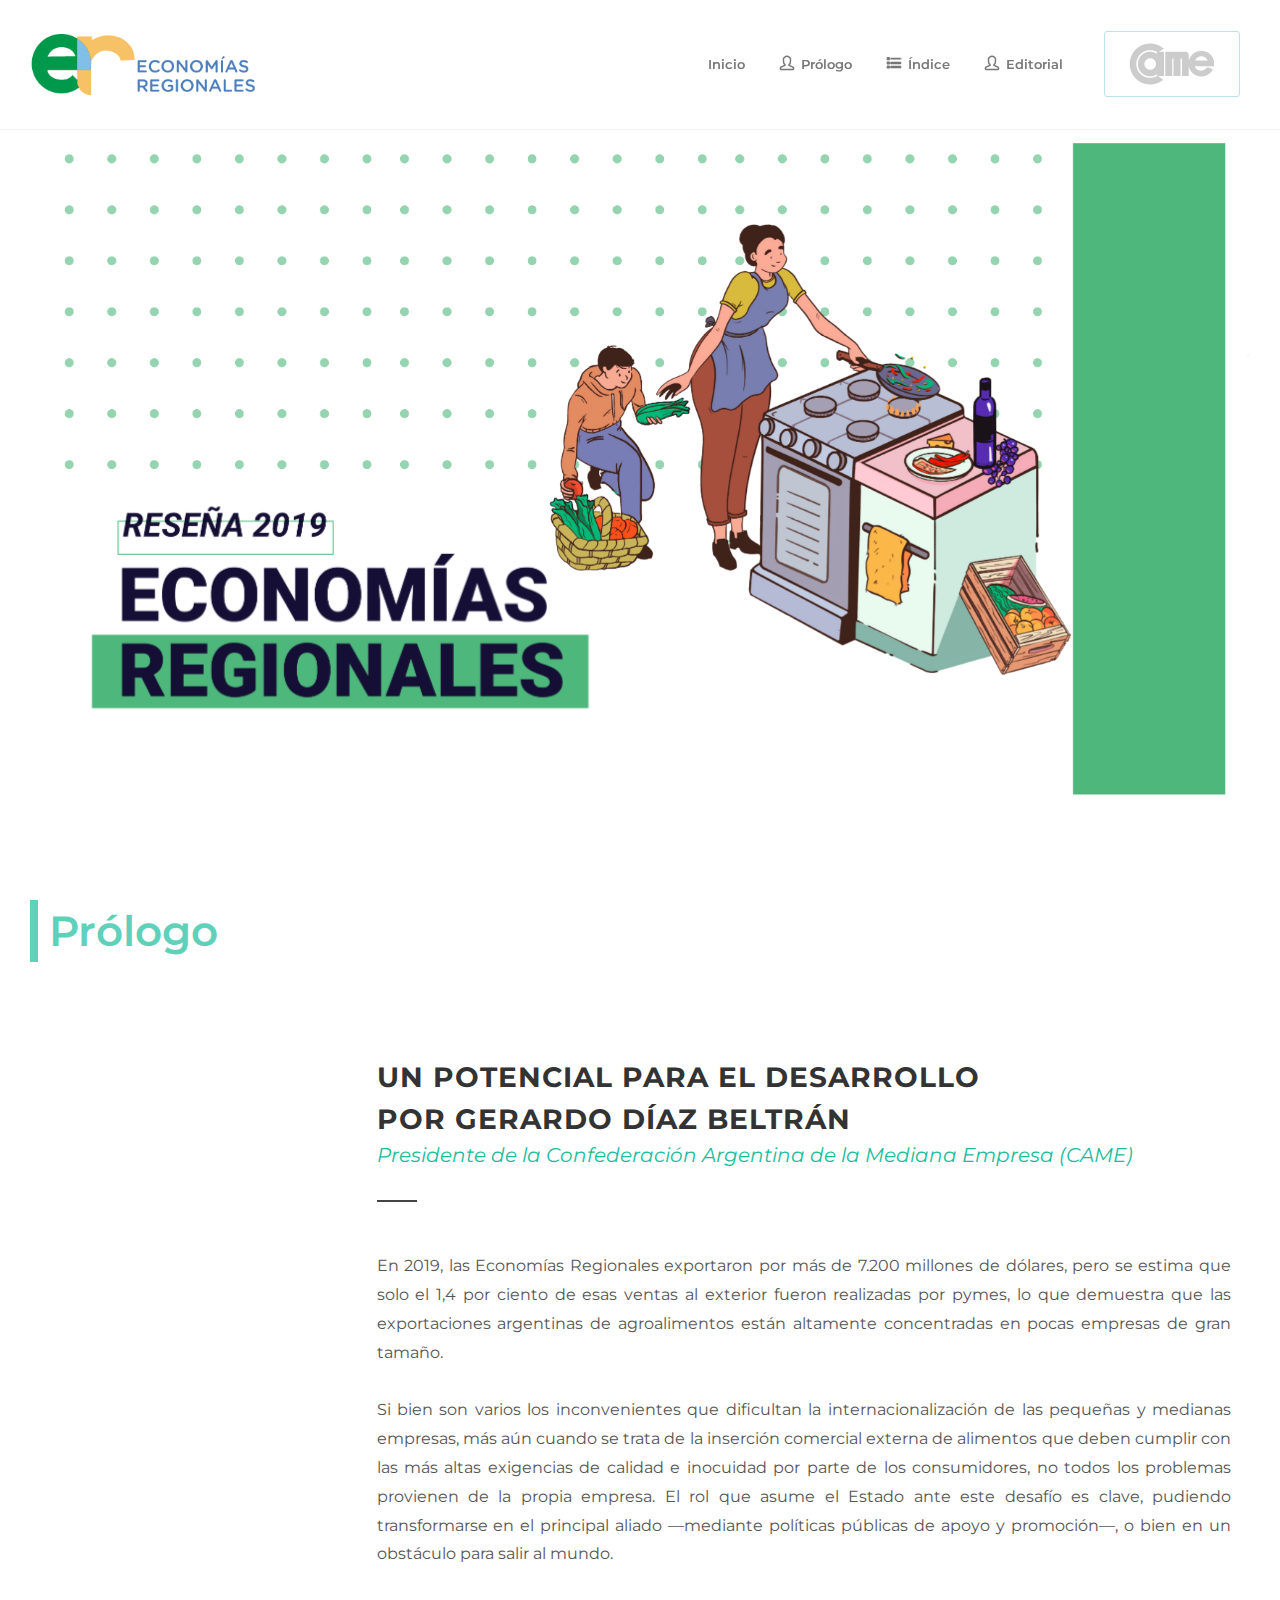
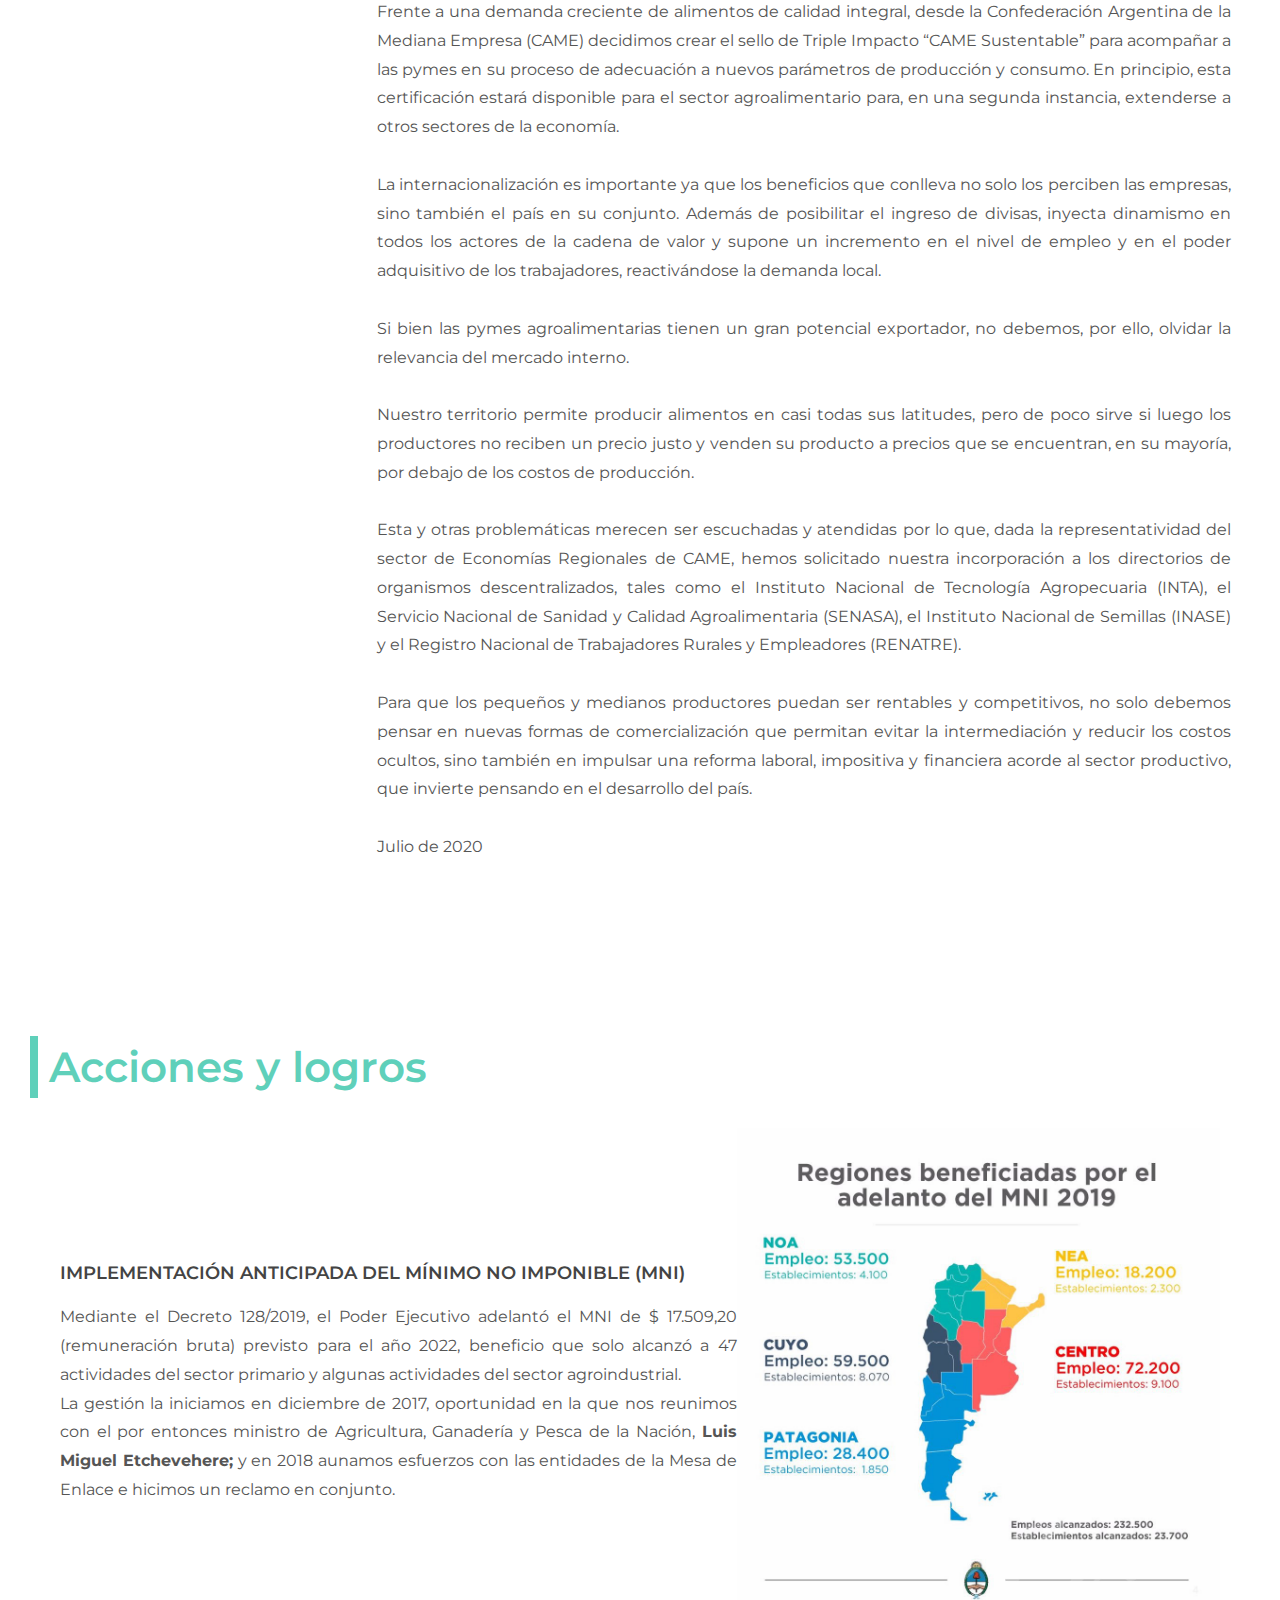
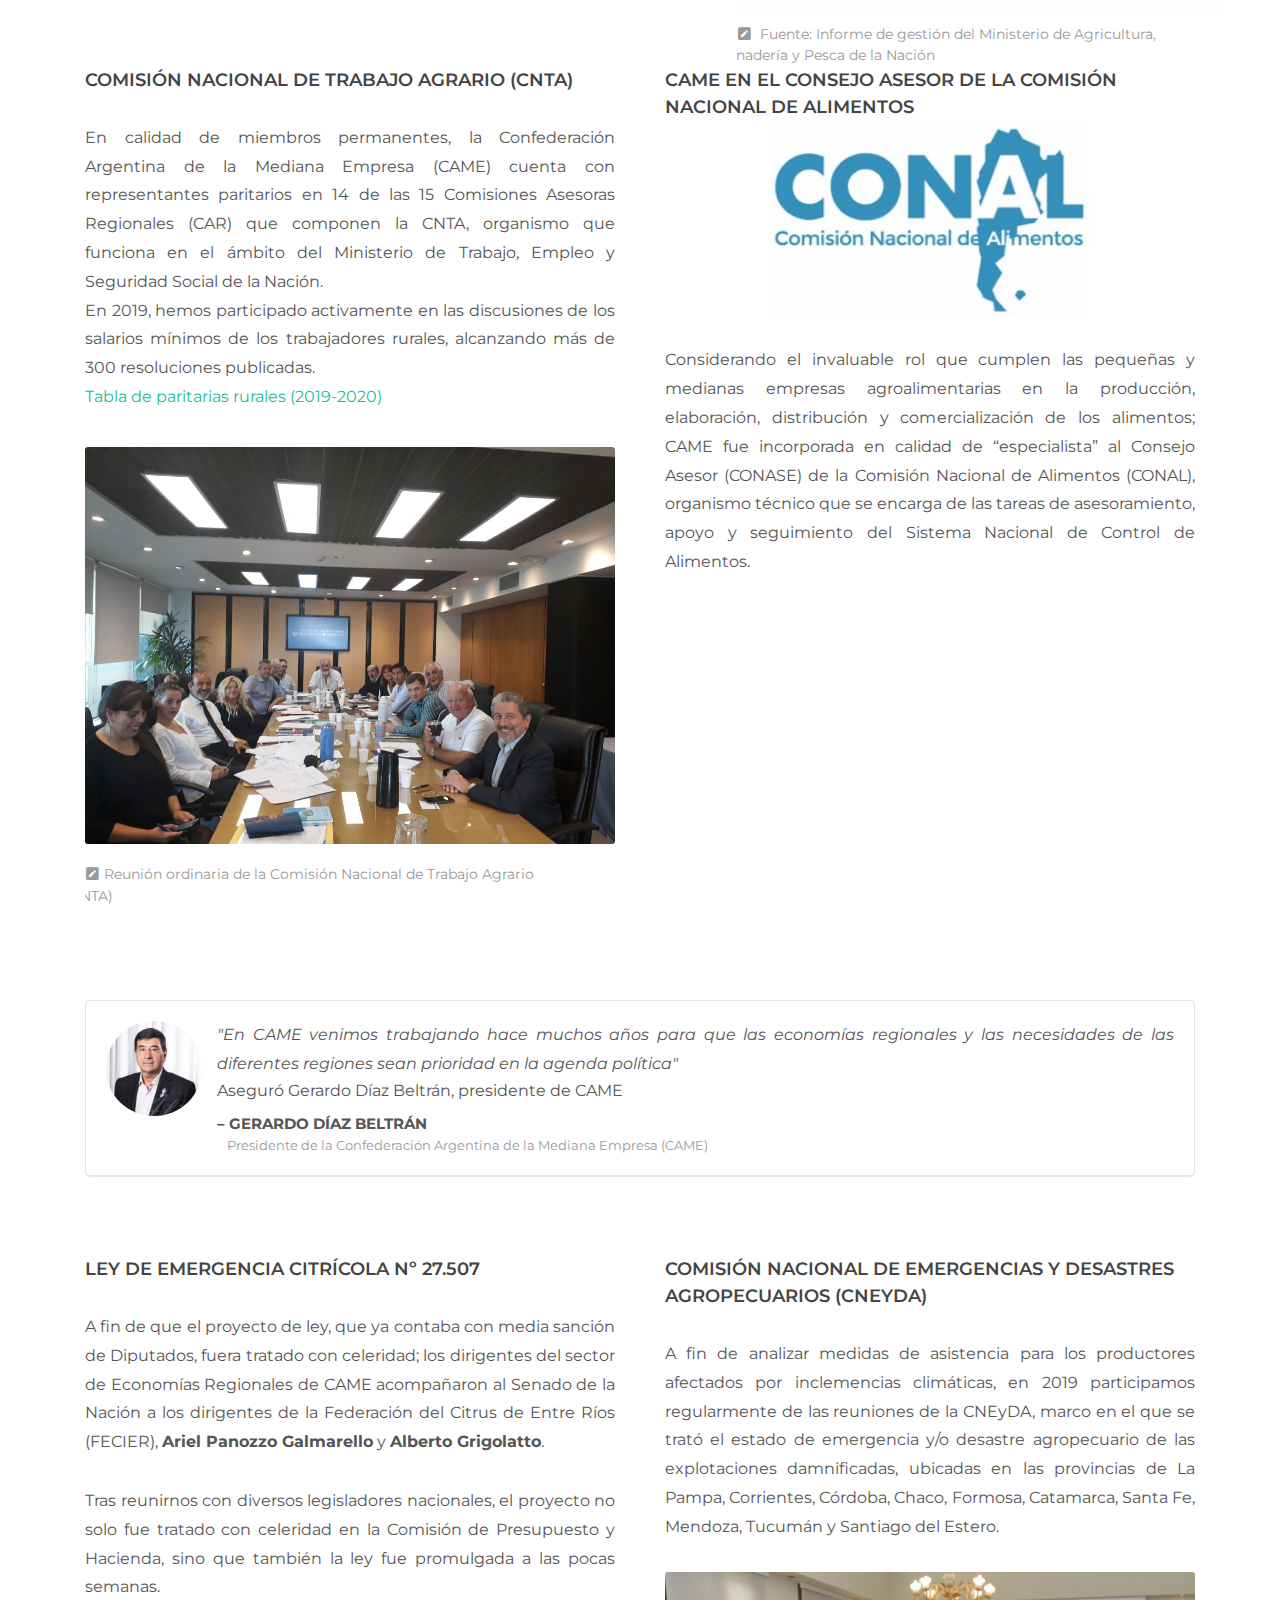
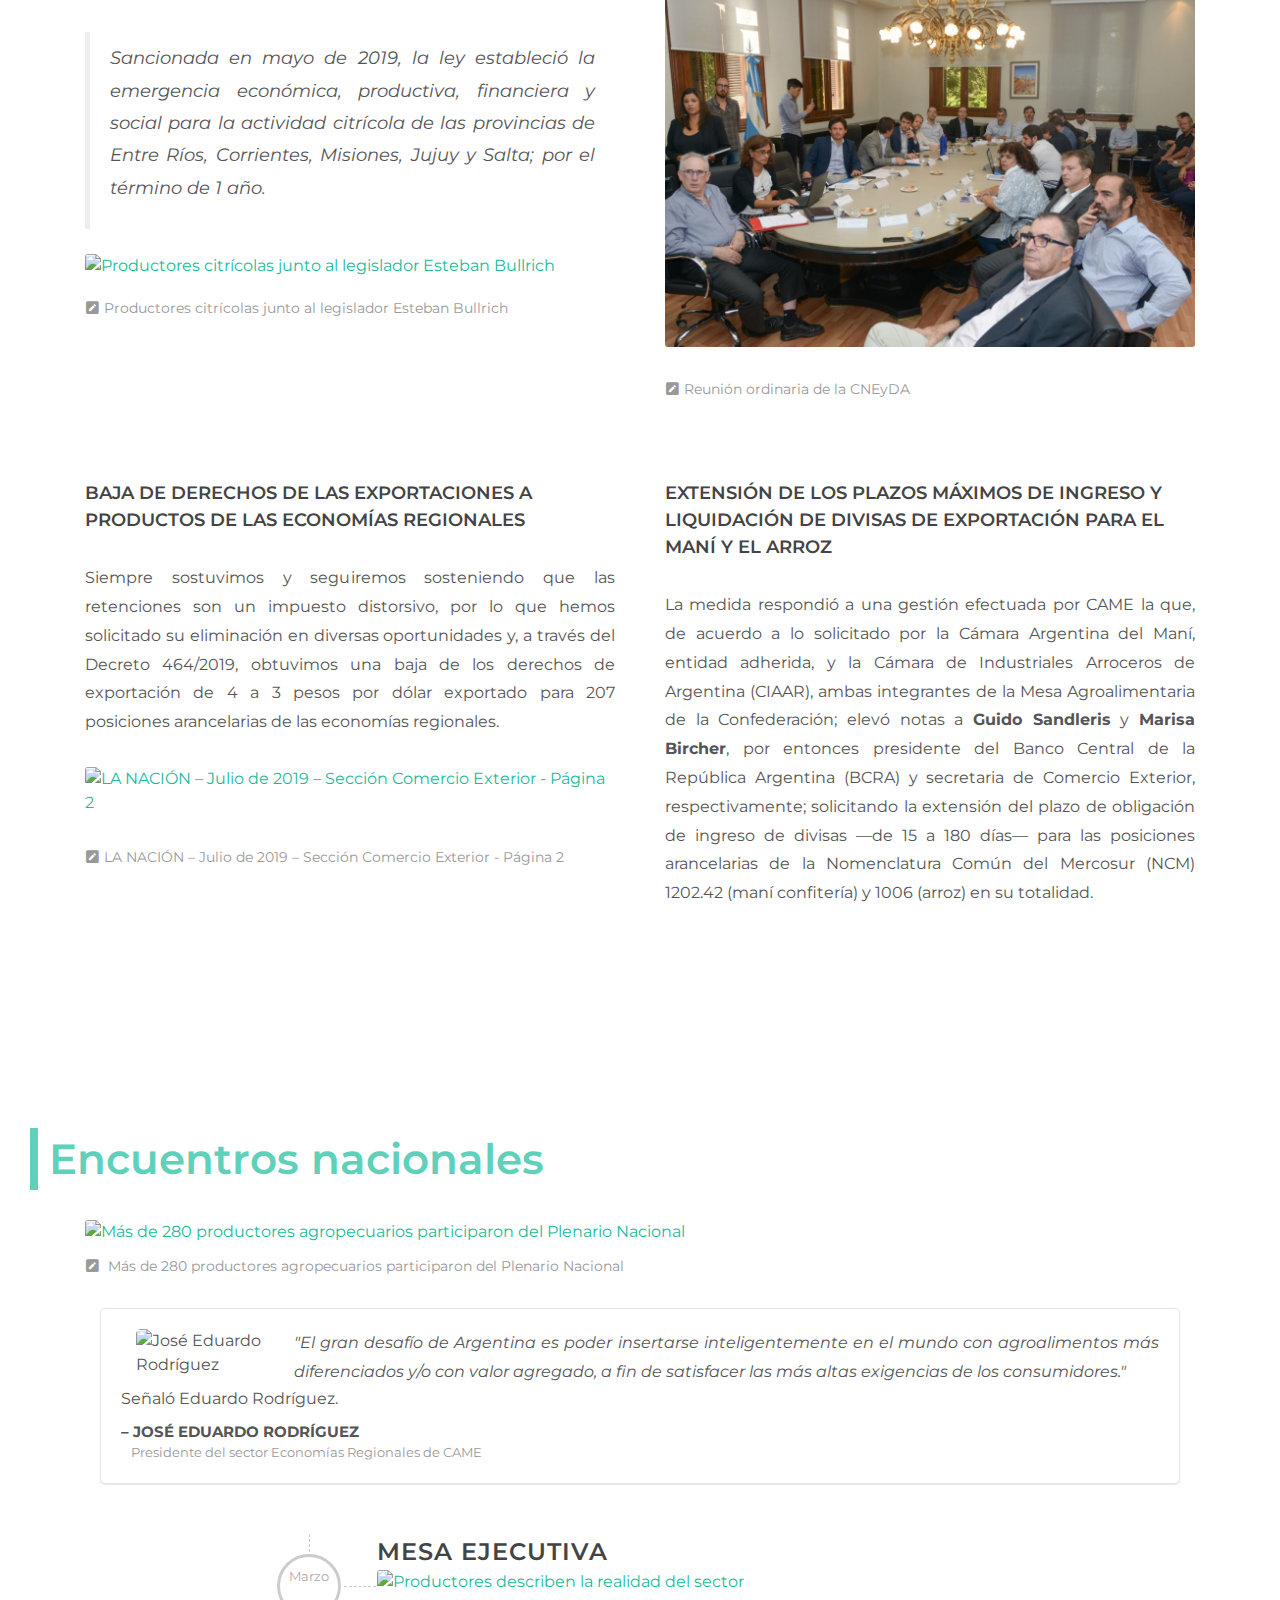
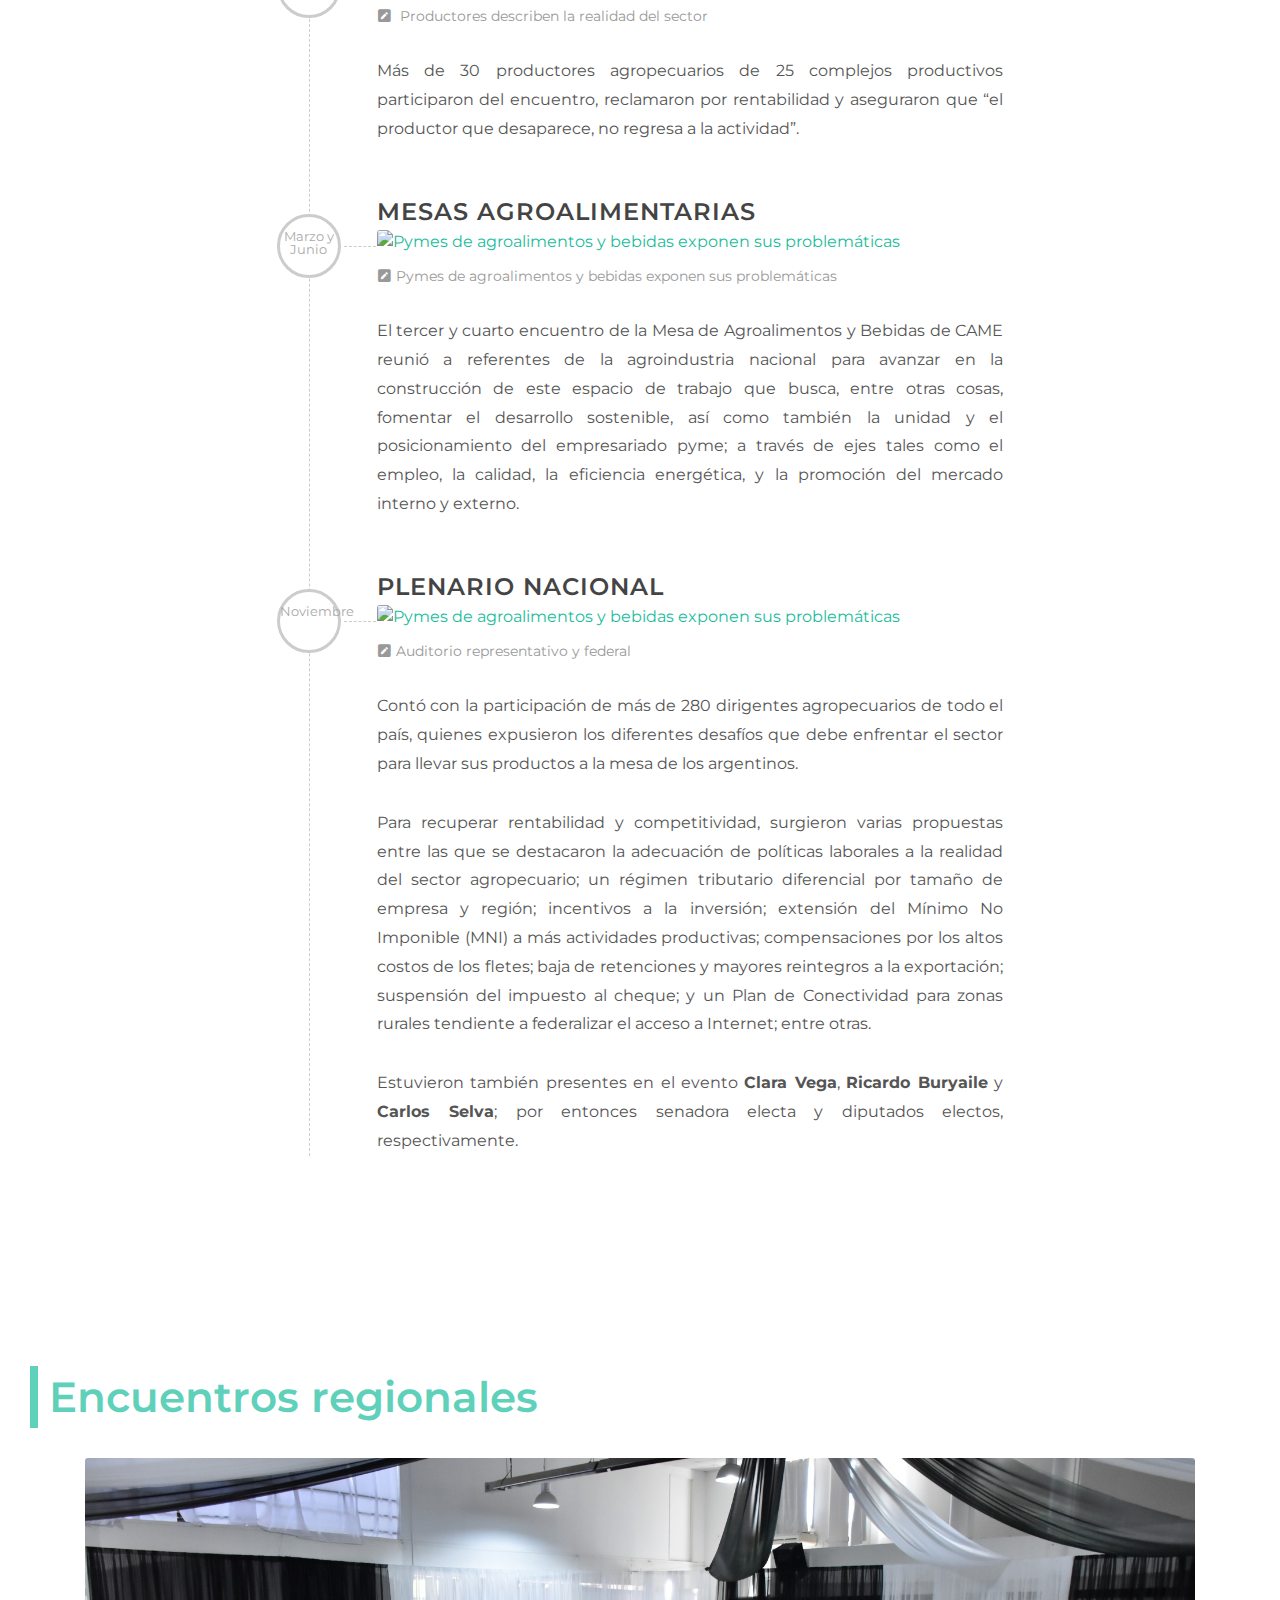
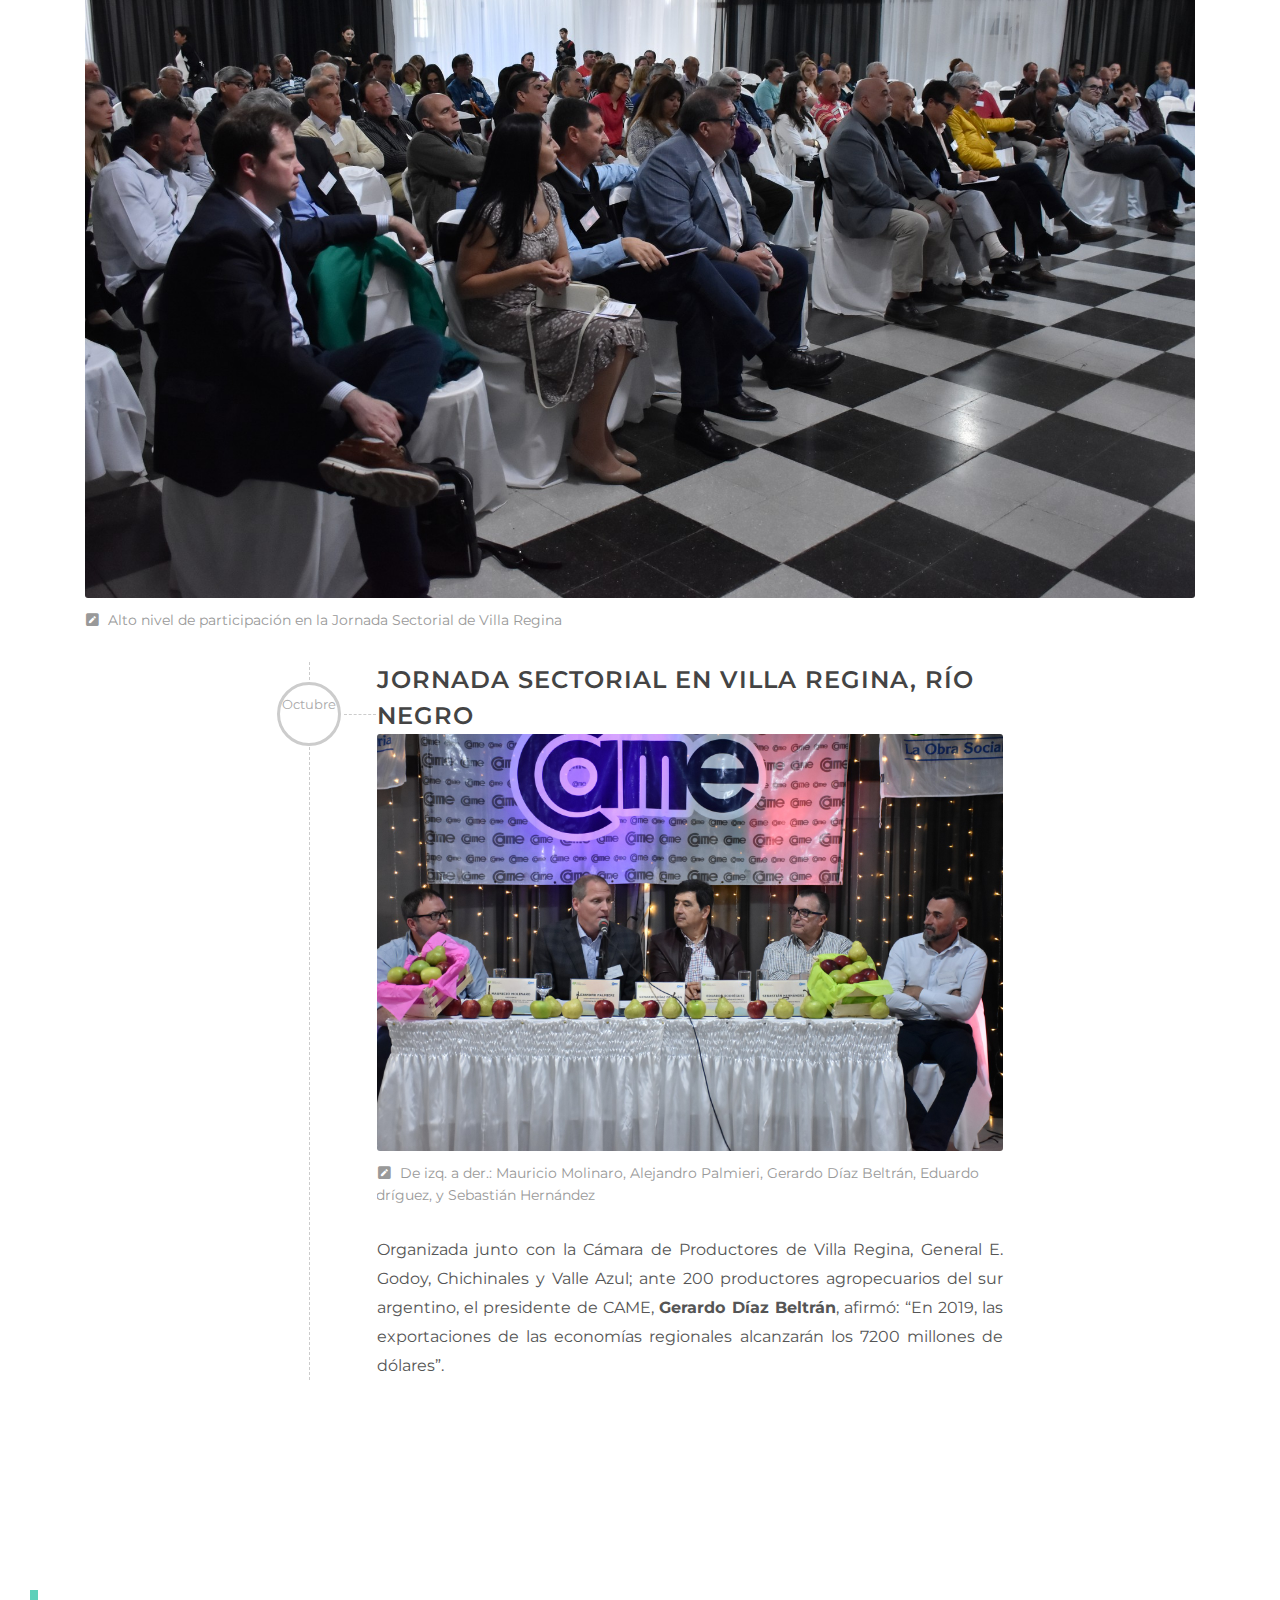
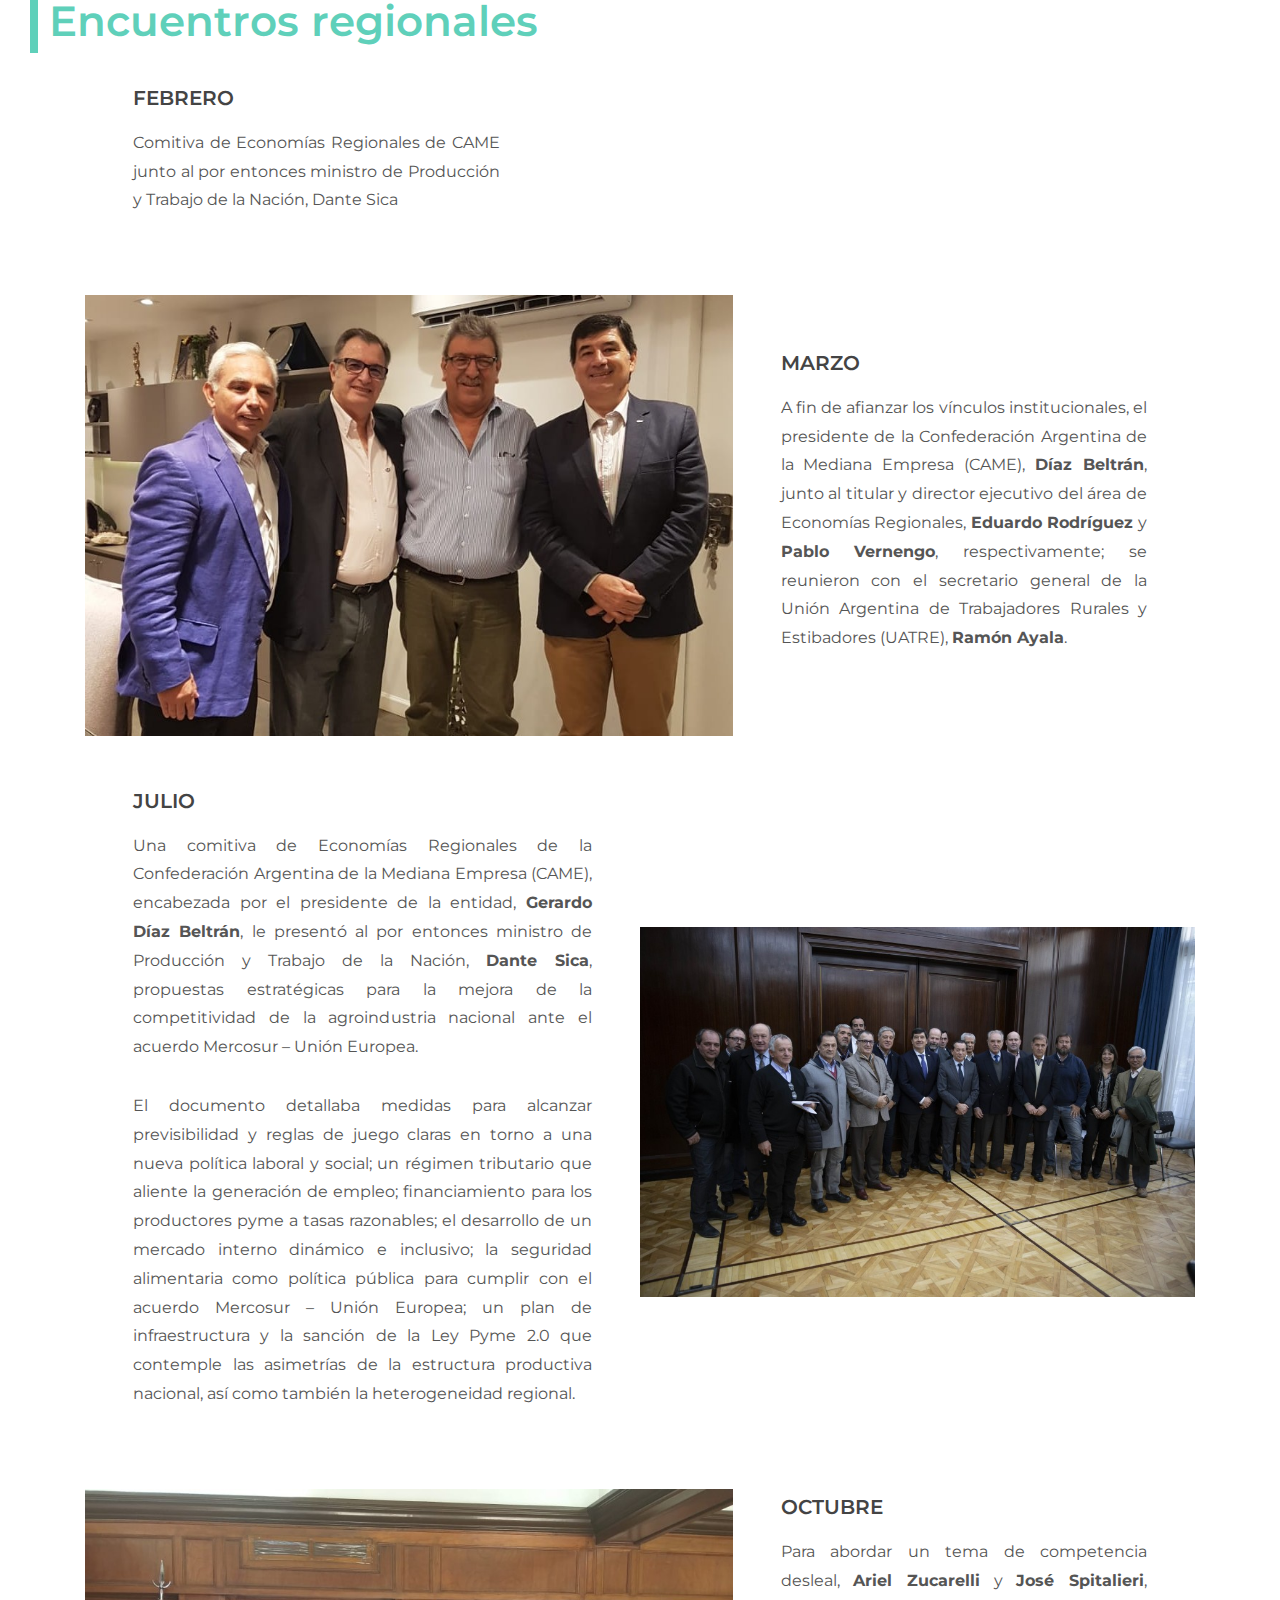
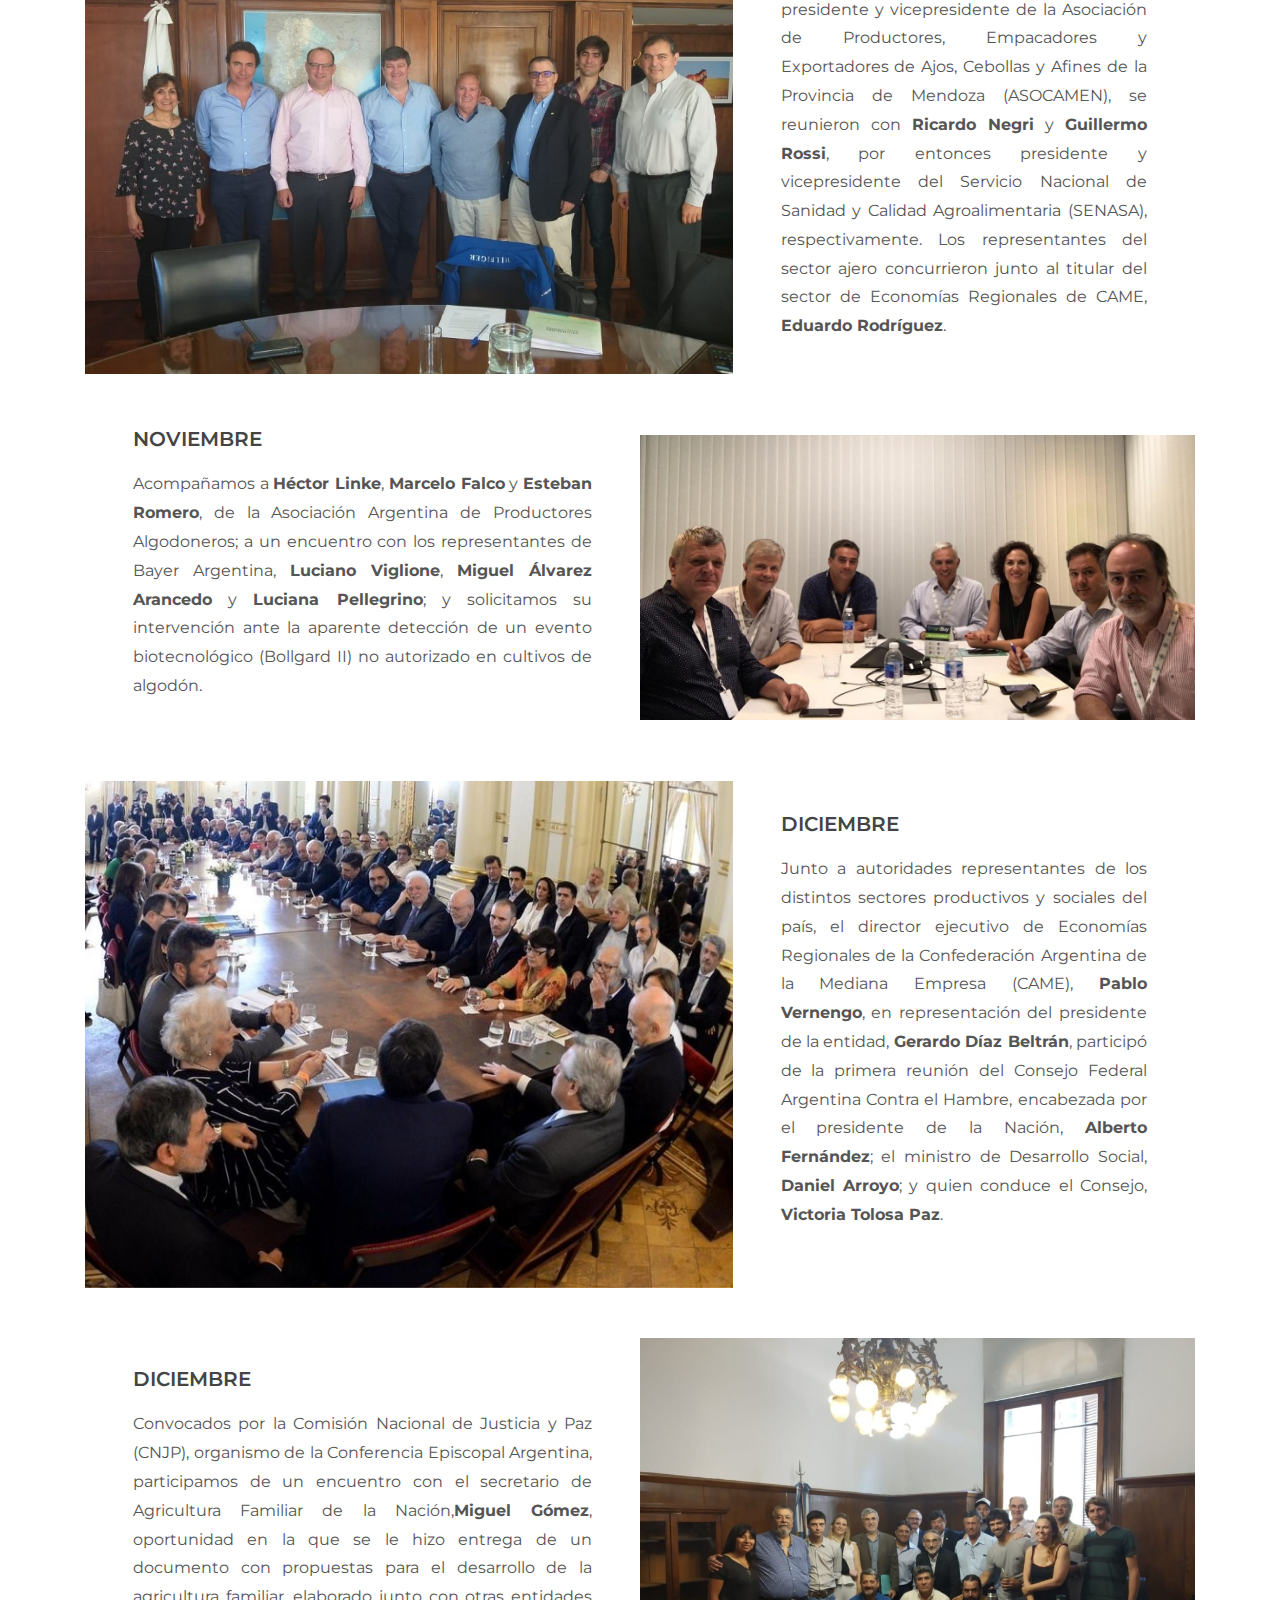
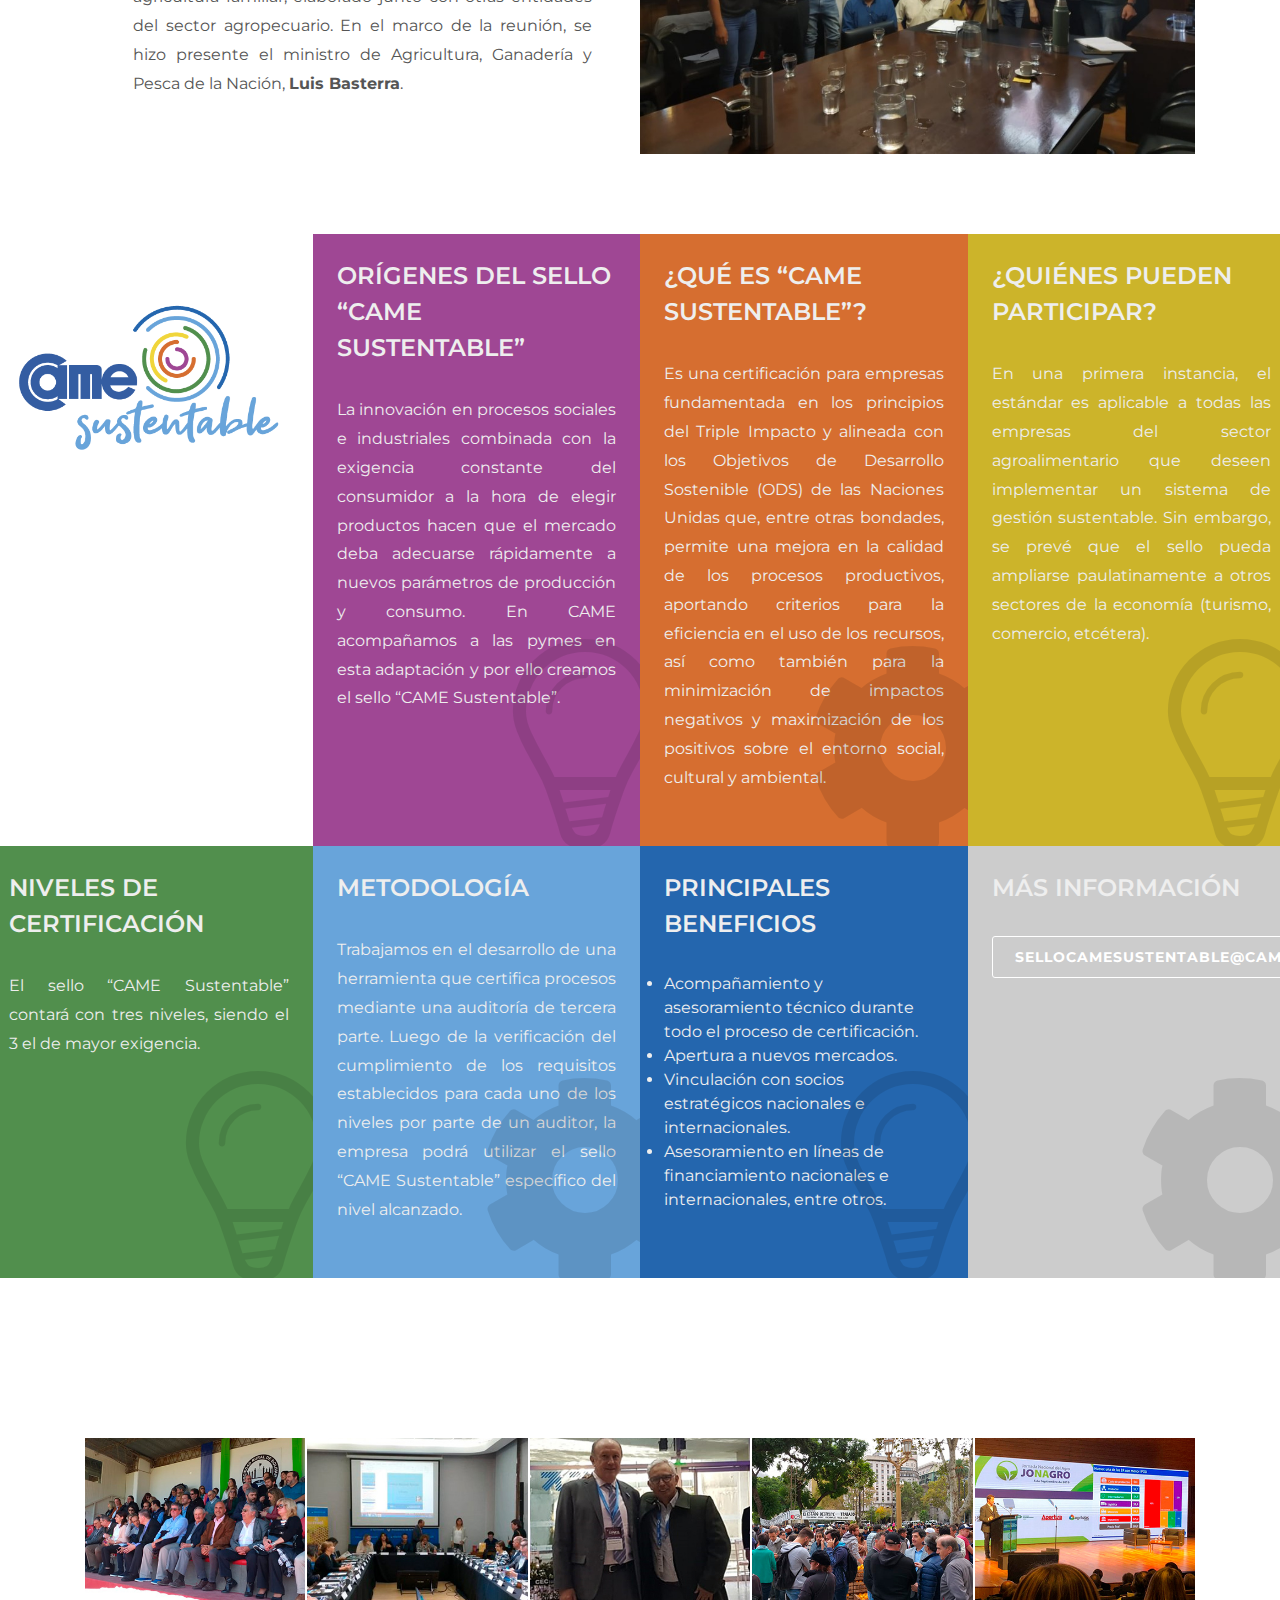
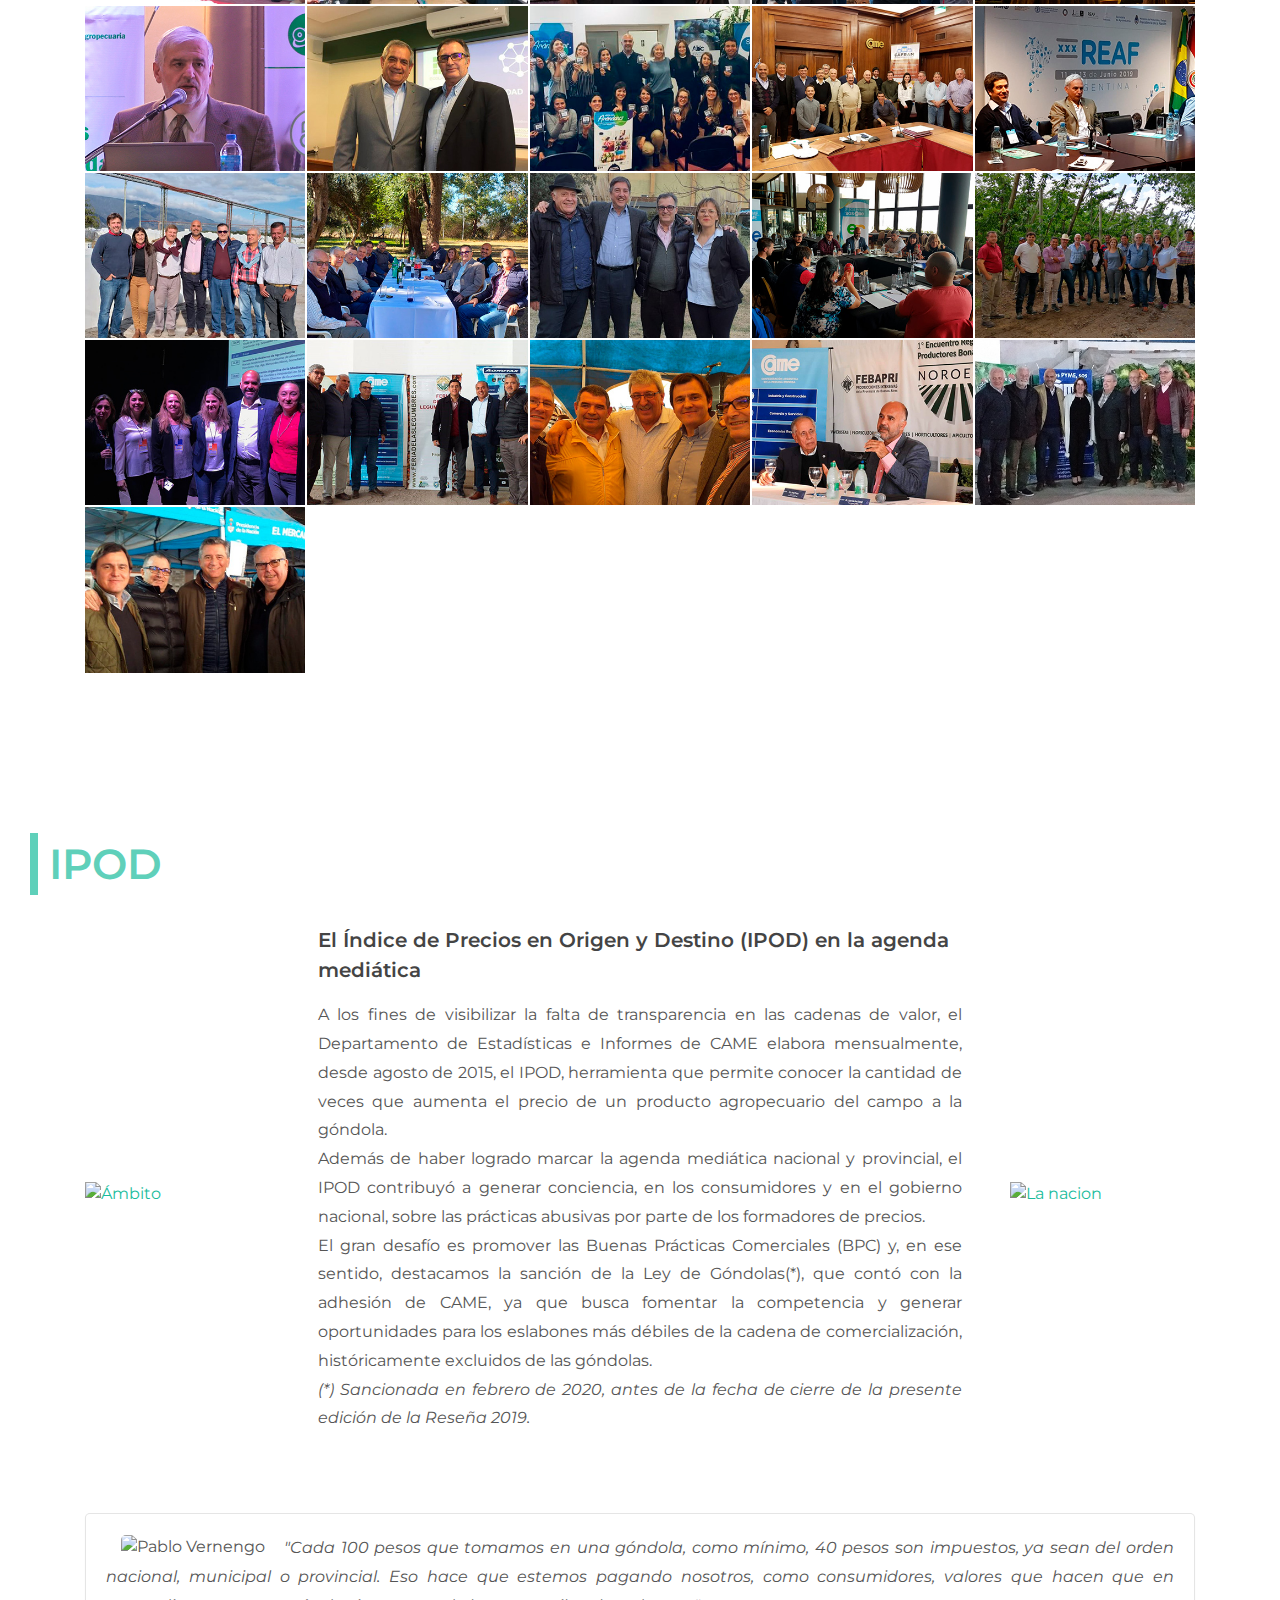
==== commit 02bb826c: "iconos" ====
--- a/index.html
+++ b/index.html
@@ -98,19 +98,29 @@
 										<div><i class="icon-line2-user font-weight-semibold"></i>Prólogo</div>
 									</a>
 								<li class="menu-item"><a class="menu-link" href="#">
-										<div><i class="icon-list font-weight-semibold"></i>Indice</div>
+										<div><i class="icon-list font-weight-semibold"></i>Índice</div>
 									</a>
 
 									<ul class="p-3 text-muted sub-menu-container">
 										<li><a href="#acciones_logros" data-scrollto="#acciones_logros"
 												data-href="#acciones_logros" class="d-block mt-2">Acciones y
 												logros </a></li>
-										<li><a href="#encuentros_nacionales" data-scrollto="#encuentros_nacionales"
-												class="d-block mt-2">Encuentros Nacionales </a></li>
-										<li><a href="#encuentros_regionales" data-scrollto="#encuentros_regionales"
-												class="d-block mt-2">Encuentros Regionales </a></li>
-										<li><a href="#reuniones_destacadas" data-scrollto="#reuniones_destacadas"
-												class="d-block mt-2">Reuniones destacadas </a></li>
+												<li class="menu-item sub-menu">
+													<a class="menu-link" href="#encuentros_nacionales" data-scrollto="#encuentros_nacionales">
+														<div style="font-size: 14px; font-weight: 600;">
+															<i class="icon-users"></i>Encuentros y reuniones<i class="icon-angle-down"></i></div>
+													</a>
+													<ul class="sub-menu-container mega-menu-dropdown">
+														<li><a href="#encuentros_nacionales" data-scrollto="#encuentros_nacionales"
+															class="d-block mt-2">Encuentros Nacionales </a></li>
+													<li><a href="#encuentros_regionales" data-scrollto="#encuentros_regionales"
+															class="d-block mt-2">Encuentros Regionales </a></li>
+													<li><a href="#reuniones_destacadas" data-scrollto="#reuniones_destacadas"
+															class="d-block mt-2">Reuniones destacadas </a></li>
+													</ul>
+												<button class="sub-menu-trigger icon-chevron-right"></button></li>
+											
+										
 										<li><a href="#came_sustentable" data-scrollto="#came_sustentable"
 												class="d-block mt-2">CAME Sustentable</a></li>
 										<li><a href="#vidriera" data-scrollto="#vidriera" class="d-block mt-2">Vidriera
@@ -180,16 +190,20 @@
 
 				<!-- Prologo -->
 				<section id="prologo">
+					<div>
+						<div class="container">
+							<h2 class="titulo_seccion">Prólogo</h2>
+							</div>
+					</div>
 					<div class="row align-items-stretch">
 
-						<div class="col-md-3 col-padding min-vh-75 max-vh-60"
-							style="background: url('imgs/GerardoDiazBeltran.jpg') center center no-repeat; background-size: cover; margin-top: 10%;">
+						<div class="col-md-3" style="background: url('imgs/GerardoDiazBeltran.jpg');background-size: 60%;margin-top: 5%;background-attachment: fixed;overflow: hidden;background-position: -40% 50%;background-repeat: no-repeat;">
 						</div>
 
 						<div class="col-md-9 col-padding">
 							<div>
 								<div class="heading-block">
-									<h3>Prólogo <br>Por Gerardo Díaz Beltrán </h3>
+									<h3>Un potencial para el desarrollo<br>Por Gerardo Díaz Beltrán </h3>
 									<span class="before-heading color">Presidente de la Confederación Argentina de la
 										Mediana Empresa (CAME)</span>
 								</div>
@@ -267,16 +281,6 @@
 
 											Julio de 2020
 										</p>
-										<a href="#"
-											class="social-icon inline-block si-small si-light si-rounded si-facebook">
-											<i class="icon-facebook"></i>
-											<i class="icon-facebook"></i>
-										</a>
-										<a href="#"
-											class="social-icon inline-block si-small si-light si-rounded si-twitter">
-											<i class="icon-twitter"></i>
-											<i class="icon-twitter"></i>
-										</a>
 
 									</div>
 
@@ -296,27 +300,54 @@
 					<div class="content-wrap">
 						<div class="container clearfix">
 							<h2 class="titulo_seccion">Acciones y logros</h2>
+						
 							<div id="posts" class="post-grid row grid-container gutter-50 clearfix has-init-isotope"
 								data-layout="fitRows" style="position: relative; height: 2633.13px;">
 
-								<div class="entry col-sm-4 col-12">
+							
+
+								<div class="grid-inner row align-items-center no-gutters">
+									<div class="portfolio-desc col-lg-7">
+										<div class="entry-title">
+										<h2>Implementación anticipada del Mínimo No Imponible (MNI)</h2>
+									</div>
+
+										<p class="mt-3 d-none d-xl-block">Mediante el Decreto 128/2019, el Poder Ejecutivo adelantó el MNI de $
+											17.509,20 (remuneración bruta) previsto para el año 2022, beneficio que
+											solo alcanzó a 47 actividades del sector primario y algunas actividades
+											del sector agroindustrial.<br>
+											La gestión la iniciamos en diciembre de 2017, oportunidad en la que nos
+											reunimos con el por entonces ministro de Agricultura, Ganadería y Pesca
+											de la Nación, <b>Luis Miguel Etchevehere;</b> y en 2018 aunamos
+											esfuerzos con las entidades de la Mesa de Enlace e hicimos un reclamo en
+											conjunto.</p>
+
+									</div>
+								
+									<div class="portfolio-image col-lg-5">
+										<div class="grid-inner">
+										
+											<a href="imgs/a-l/informe de gestión.jpg" data-lightbox="image">
+												<img src="imgs/a-l/informe de gestión.jpg"
+												alt="Implementación anticipada del Mínimo No Imponible (MNI)"></a>
+											<div class="entry-meta">
+												<ul>
+													<li><i class="icon-pen-square"></i> Fuente: Informe de gestión del
+														Ministerio de Agricultura, Ganadería y Pesca de la Nación</li>
+		
+												</ul>
+											</div>
+										</div>
+									</div>
+								</div>
+
+							
+
+								<div class="entry col-sm-6 col-12">
 									<div class="grid-inner">
 										<div class="entry-title">
 											<h2>Comisión Nacional de Trabajo Agrario (CNTA)</h2>
 										</div>
-										<div class="entry-image">
-											<a href="imgs/a-l/CNTA.jpg" data-lightbox="image"><img
-													src="imgs/a-l/CNTA.jpg"
-													alt="Reunión ordinaria de la Comisión Nacional de Trabajo Agrario (CNTA)"></a>
-										</div>
-
-										<!--<div class="entry-meta">
-								<ul>
-									<li><i class="icon-calendar3"></i> 10th Feb 2021</li>
-									<li><a href="blog-single.html#comments"><i class="icon-comments"></i> 13</a></li>
-									<li><a href="#"><i class="icon-camera-retro"></i></a></li>
-								</ul>
-							</div>-->
 										<div class="entry-content">
 											<p>En calidad de miembros permanentes, la Confederación Argentina de la
 												Mediana Empresa (CAME) cuenta con representantes paritarios en 14 de las
@@ -332,21 +363,36 @@
 											</p>
 
 										</div>
-									</div>
-								</div>
-
-								<div class="entry col-sm-4 col-12">
+										<div class="entry-image alignleft">
+											<a href="imgs/a-l/CNTA.jpg" data-lightbox="image"><img
+													src="imgs/a-l/CNTA.jpg"
+													alt="Reunión ordinaria de la Comisión Nacional de Trabajo Agrario (CNTA)"></a>
+										</div>
+										<div class="entry-meta alignleft">
+											<ul>
+												<li><i class="icon-pen-square"></i>Reunión ordinaria de la Comisión Nacional de Trabajo Agrario (CNTA)</li>
+
+											</ul>
+										</div>
+									</div>
+								</div>
+
+								<div class="entry col-sm-6 col-12">
 									<div class="grid-inner">
 										<div class="entry-title">
 											<h2>CAME en el Consejo Asesor de la Comisión Nacional de Alimentos</h2>
 										</div>
-										<div class="entry-image">
-											<a href="imgs/a-l/LOGO CONAL.jpg" data-lightbox="image"><img
+							
+										<div class="center entry-image">
+											<a href="imgs/a-l/LOGO CONAL.jpg" data-lightbox="image">
+												<img
+													style="display: inline-block; width: 60%;"
 													src="imgs/a-l/LOGO CONAL.jpg"
 													alt="Comisión Nacional de Alimentos"></a>
 										</div>
-
 										<div class="entry-content">
+									
+
 											<p>Considerando el invaluable rol que cumplen las pequeñas y medianas
 												empresas agroalimentarias en la producción, elaboración, distribución y
 												comercialización de los alimentos; CAME fue incorporada en calidad de
@@ -358,38 +404,7 @@
 									</div>
 								</div>
 
-								<div class="entry col-sm-4 col-12">
-									<div class="grid-inner">
-
-										<div class="entry-title">
-											<h2>Implementación anticipada del Mínimo No Imponible (MNI)</h2>
-										</div>
-										<div class="entry-content">
-											<p>Mediante el Decreto 128/2019, el Poder Ejecutivo adelantó el MNI de $
-												17.509,20 (remuneración bruta) previsto para el año 2022, beneficio que
-												solo alcanzó a 47 actividades del sector primario y algunas actividades
-												del sector agroindustrial.<br>
-												La gestión la iniciamos en diciembre de 2017, oportunidad en la que nos
-												reunimos con el por entonces ministro de Agricultura, Ganadería y Pesca
-												de la Nación, <b>Luis Miguel Etchevehere;</b> y en 2018 aunamos
-												esfuerzos con las entidades de la Mesa de Enlace e hicimos un reclamo en
-												conjunto.
-											</p>
-										</div>
-										<div class="entry-image">
-											<a href="imgs/a-l/informe de gestión.jpg" data-lightbox="image"><img
-													src="imgs/a-l/informe de gestión.jpg"
-													alt="Informe de gestión del Ministerio de Agricultura, Ganadería y Pesca de la Nación"></a>
-										</div>
-										<div class="entry-meta">
-											<ul>
-												<li><i class="icon-pen-square"></i> Fuente: Informe de gestión del
-													Ministerio de Agricultura, Ganadería y Pesca de la Nación</li>
-
-											</ul>
-										</div>
-									</div>
-								</div>
+								
 
 								<div class="entry col-sm-12 col-12">
 									<div class="testimonial">
@@ -444,10 +459,9 @@
 													src="imgs/a-l/CITRICOLA_l.jpg"
 													alt="Productores citrícolas junto al legislador Esteban Bullrich"></a>
 										</div>
-										<div class="entry-meta">
+										<div class="entry-meta alignleft">
 											<ul>
-												<li><i class="icon-pen-square"></i>Productores citrícolas junto al
-													legislador Esteban Bullrich</li>
+												<li><i class="icon-pen-square"></i>Productores citrícolas junto al legislador Esteban Bullrich</li>
 
 											</ul>
 										</div>
@@ -563,6 +577,31 @@
 
 									</ul>
 								</div>
+							</div>
+
+							<div class="entry col-sm-12 col-12">
+								<div class="testimonial">
+
+									<div class="testi-content">
+
+										<div class="col-2" style="float: left;">
+											<img src="imgs/b/EduardoRodriguez.jpg" alt="José Eduardo Rodríguez"
+												style="border-radius: 5px;">
+										</div>
+
+										<p>El gran desafío de Argentina es poder insertarse inteligentemente en el
+											mundo con agroalimentos más diferenciados y/o con valor agregado, a fin
+											de satisfacer las más altas exigencias de los consumidores.</p>
+										<span>Señaló Eduardo Rodríguez. </span>
+
+										<div class="testi-meta">
+											José Eduardo Rodríguez
+											<span>Presidente del sector Economías Regionales de CAME</span>
+										</div>
+									</div>
+								</div>
+
+
 							</div>
 
 
@@ -696,30 +735,7 @@
 									</div>
 
 								</div>
-								<div class="entry col-sm-12 col-12">
-									<div class="testimonial">
-
-										<div class="testi-content">
-
-											<div class="col-2" style="float: left;">
-												<img src="imgs/b/EduardoRodriguez.jpg" alt="José Eduardo Rodríguez"
-													style="border-radius: 5px;">
-											</div>
-
-											<p>El gran desafío de Argentina es poder insertarse inteligentemente en el
-												mundo con agroalimentos más diferenciados y/o con valor agregado, a fin
-												de satisfacer las más altas exigencias de los consumidores.</p>
-											<span>Señaló Eduardo Rodríguez. </span>
-
-											<div class="testi-meta">
-												José Eduardo Rodríguez
-												<span>Vicepresidente del sector Economías Regionales de CAME</span>
-											</div>
-										</div>
-									</div>
-
-
-								</div>
+							
 							</div>
 
 
@@ -1555,375 +1571,6 @@
 					<div class="content-wrap">
 						<div class="container clearfix">
 							<h2 class="titulo_seccion">Prensa</h2>
-							<div class="portfolio row grid-container gutter-10">
-
-								<article class="portfolio-item col-md-2 col-sm-6 col-12">
-									<div class="prensa_grid grid-inner">
-										<div class="portfolio-desc">
-											<h3>El Cronista</h3>
-											<span>01-18-19 - Sección Economía & Política – Página 6</span>
-										</div>
-										<div class="portfolio-image">
-											<img src="imgs/h/001_b.jpg" alt="El Cronista">
-											<div class="bg-overlay">
-												<div class="bg-overlay-content dark" data-hover-animate="fadeIn">
-													<a href="imgs/h/001_b.jpg"
-														class="overlay-trigger-icon bg-light text-dark"
-														data-hover-animate="fadeInDownSmall"
-														data-hover-animate-out="fadeOutUpSmall" data-hover-speed="350"
-														data-lightbox="image" title="Image">
-														<i class="icon-line-plus"></i></a>
-												</div>
-												<div class="bg-overlay-bg dark" data-hover-animate="fadeIn"></div>
-											</div>
-										</div>
-									</div>
-								</article>
-
-								<article class="portfolio-item col-md-6 col-sm-6 col-12">
-
-									<div class="prensa_grid grid-inner">
-										<div class="portfolio-desc">
-											<h3>El Cronista</h3>
-											<span>01-18-19 - Sección Economía & Política – Página 6</span>
-										</div>
-										<div class="portfolio-image">
-											<img src="imgs/h/002_l.jpg" alt="El Cronista">
-											<div class="bg-overlay">
-												<div class="bg-overlay-content dark" data-hover-animate="fadeIn">
-													<a href="imgs/h/002_b.jpg"
-														class="overlay-trigger-icon bg-light text-dark"
-														data-hover-animate="fadeInDownSmall"
-														data-hover-animate-out="fadeOutUpSmall" data-hover-speed="350"
-														data-lightbox="image" title="Image">
-														<i class="icon-line-plus"></i></a>
-												</div>
-												<div class="bg-overlay-bg dark" data-hover-animate="fadeIn"></div>
-											</div>
-										</div>
-									</div>
-								</article>
-
-								<article class="portfolio-item col-md-4 col-sm-6 col-12">
-									<div class="prensa_grid grid-inner">
-										<div class="portfolio-desc">
-											<h3>El Cronista</h3>
-											<span>01-18-19 - Sección Economía & Política – Página 6</span>
-										</div>
-										<div class="portfolio-image">
-											<img src="imgs/h/003_l.jpg" alt="El Cronista">
-											<div class="bg-overlay">
-												<div class="bg-overlay-content dark" data-hover-animate="fadeIn">
-													<a href="imgs/h/003_b.jpg"
-														class="overlay-trigger-icon bg-light text-dark"
-														data-hover-animate="fadeInDownSmall"
-														data-hover-animate-out="fadeOutUpSmall" data-hover-speed="350"
-														data-lightbox="image" title="Image">
-														<i class="icon-line-plus"></i></a>
-												</div>
-												<div class="bg-overlay-bg dark" data-hover-animate="fadeIn"></div>
-											</div>
-										</div>
-
-									</div>
-								</article>
-
-								<article class="portfolio-item col-md-6 col-sm-6 col-12">
-									<div class="prensa_grid grid-inner">
-										<div class="portfolio-desc">
-											<h3>El Cronista</h3>
-											<span>01-18-19 - Sección Economía & Política – Página 6</span>
-										</div>
-										<div class="portfolio-image">
-											<img src="imgs/h/004_l.jpg" alt="El Cronista">
-											<div class="bg-overlay">
-												<div class="bg-overlay-content dark" data-hover-animate="fadeIn">
-													<a href="imgs/h/004_b.jpg"
-														class="overlay-trigger-icon bg-light text-dark"
-														data-hover-animate="fadeInDownSmall"
-														data-hover-animate-out="fadeOutUpSmall" data-hover-speed="350"
-														data-lightbox="image" title="Image">
-														<i class="icon-line-plus"></i></a>
-												</div>
-												<div class="bg-overlay-bg dark" data-hover-animate="fadeIn"></div>
-											</div>
-										</div>
-									</div>
-								</article>
-
-								<article class="portfolio-item col-md-4 col-sm-6 col-12">
-									<div class="prensa_grid grid-inner">
-										<div class="portfolio-desc">
-											<h3>El Cronista</h3>
-											<span>01-18-19 - Sección Economía & Política – Página 6</span>
-										</div>
-										<div class="portfolio-image">
-											<img src="imgs/h/005_l.jpg" alt="El Cronista">
-											<div class="bg-overlay">
-												<div class="bg-overlay-content dark" data-hover-animate="fadeIn">
-													<a href="imgs/h/005_b.jpg"
-														class="overlay-trigger-icon bg-light text-dark"
-														data-hover-animate="fadeInDownSmall"
-														data-hover-animate-out="fadeOutUpSmall" data-hover-speed="350"
-														data-lightbox="image" title="Image">
-														<i class="icon-line-plus"></i></a>
-												</div>
-												<div class="bg-overlay-bg dark" data-hover-animate="fadeIn"></div>
-											</div>
-										</div>
-									</div>
-								</article>
-
-								<article class="portfolio-item col-md-2 col-sm-6 col-12">
-									<div class="prensa_grid grid-inner">
-										<div class="portfolio-desc">
-											<h3>El Cronista</h3>
-											<span>01-18-19 - Sección Economía & Política – Página 6</span>
-										</div>
-										<div class="portfolio-image">
-											<img src="imgs/h/006_l.jpg" alt="El Cronista">
-											<div class="bg-overlay">
-												<div class="bg-overlay-content dark" data-hover-animate="fadeIn">
-													<a href="imgs/h/006_b.jpg"
-														class="overlay-trigger-icon bg-light text-dark"
-														data-hover-animate="fadeInDownSmall"
-														data-hover-animate-out="fadeOutUpSmall" data-hover-speed="350"
-														data-lightbox="image" title="Image">
-														<i class="icon-line-plus"></i></a>
-												</div>
-												<div class="bg-overlay-bg dark" data-hover-animate="fadeIn"></div>
-											</div>
-										</div>
-									</div>
-								</article>
-
-								<article class="portfolio-item col-md-4 col-sm-6 col-12">
-									<div class="prensa_grid grid-inner">
-										<div class="portfolio-desc">
-											<h3>El Cronista</h3>
-											<span>01-18-19 - Sección Economía & Política – Página 6</span>
-										</div>
-										<div class="portfolio-image">
-											<img src="imgs/h/007_l.jpg" alt="El Cronista">
-											<div class="bg-overlay">
-												<div class="bg-overlay-content dark" data-hover-animate="fadeIn">
-													<a href="imgs/h/007_b.jpg"
-														class="overlay-trigger-icon bg-light text-dark"
-														data-hover-animate="fadeInDownSmall"
-														data-hover-animate-out="fadeOutUpSmall" data-hover-speed="350"
-														data-lightbox="image" title="Image">
-														<i class="icon-line-plus"></i></a>
-												</div>
-												<div class="bg-overlay-bg dark" data-hover-animate="fadeIn"></div>
-											</div>
-										</div>
-									</div>
-								</article>
-
-								<article class="portfolio-item col-md-2 col-sm-6 col-12">
-									<div class="prensa_grid grid-inner">
-										<div class="portfolio-desc">
-											<h3>El Cronista</h3>
-											<span>01-18-19 - Sección Economía & Política – Página 6</span>
-										</div>
-										<div class="portfolio-image">
-											<img src="imgs/h/008_b.jpg" alt="El Cronista">
-											<div class="bg-overlay">
-												<div class="bg-overlay-content dark" data-hover-animate="fadeIn">
-													<a href="imgs/h/008_b.jpg"
-														class="overlay-trigger-icon bg-light text-dark"
-														data-hover-animate="fadeInDownSmall"
-														data-hover-animate-out="fadeOutUpSmall" data-hover-speed="350"
-														data-lightbox="image" title="Image">
-														<i class="icon-line-plus"></i>
-														<span>01-18-19 - Sección Economía & Política – Página 6</span>
-													</a>
-												</div>
-												<div class="bg-overlay-bg dark" data-hover-animate="fadeIn"></div>
-											</div>
-										</div>
-									</div>
-								</article>
-
-								<article class="portfolio-item col-md-4 col-sm-6 col-12">
-									<div class="prensa_grid grid-inner">
-										<div class="portfolio-desc">
-											<h3>El Cronista</h3>
-											<span>01-18-19 - Sección Economía & Política – Página 6</span>
-										</div>
-										<div class="portfolio-image">
-											<img src="imgs/h/009_l.jpg" alt="El Cronista">
-											<div class="bg-overlay">
-												<div class="bg-overlay-content dark" data-hover-animate="fadeIn">
-													<a href="imgs/h/009_b.jpg"
-														class="overlay-trigger-icon bg-light text-dark"
-														data-hover-animate="fadeInDownSmall"
-														data-hover-animate-out="fadeOutUpSmall" data-hover-speed="350"
-														data-lightbox="image" title="Image">
-														<i class="icon-line-plus"></i></a>
-												</div>
-												<div class="bg-overlay-bg dark" data-hover-animate="fadeIn"></div>
-											</div>
-										</div>
-
-									</div>
-								</article>
-
-								<article class="portfolio-item col-md-4 col-sm-6 col-12">
-									<div class="prensa_grid grid-inner">
-										<div class="portfolio-desc">
-											<h3>El Cronista</h3>
-											<span>01-18-19 - Sección Economía & Política – Página 6</span>
-										</div>
-										<div class="portfolio-image">
-											<img src="imgs/h/010_l.jpg" alt="El Cronista">
-											<div class="bg-overlay">
-												<div class="bg-overlay-content dark" data-hover-animate="fadeIn">
-													<a href="imgs/h/010_b.jpg"
-														class="overlay-trigger-icon bg-light text-dark"
-														data-hover-animate="fadeInDownSmall"
-														data-hover-animate-out="fadeOutUpSmall" data-hover-speed="350"
-														data-lightbox="image" title="Image">
-														<i class="icon-line-plus"></i></a>
-												</div>
-												<div class="bg-overlay-bg dark" data-hover-animate="fadeIn"></div>
-											</div>
-										</div>
-
-									</div>
-								</article>
-
-								<article class="portfolio-item col-md-2 col-sm-6 col-12">
-									<div class="prensa_grid grid-inner">
-										<div class="portfolio-desc">
-											<h3>El Cronista</h3>
-											<span>01-18-19 - Sección Economía & Política – Página 6</span>
-										</div>
-										<div class="portfolio-image">
-											<img src="imgs/h/011_l.jpg" alt="El Cronista">
-											<div class="bg-overlay">
-												<div class="bg-overlay-content dark" data-hover-animate="fadeIn">
-													<a href="imgs/h/011_b.jpg"
-														class="overlay-trigger-icon bg-light text-dark"
-														data-hover-animate="fadeInDownSmall"
-														data-hover-animate-out="fadeOutUpSmall" data-hover-speed="350"
-														data-lightbox="image" title="Image">
-														<i class="icon-line-plus"></i></a>
-												</div>
-												<div class="bg-overlay-bg dark" data-hover-animate="fadeIn"></div>
-											</div>
-										</div>
-
-									</div>
-								</article>
-
-								<article class="portfolio-item col-md-4 col-sm-6 col-12">
-									<div class="prensa_grid grid-inner">
-										<div class="portfolio-desc">
-											<h3>El Cronista</h3>
-											<span>01-18-19 - Sección Economía & Política – Página 6</span>
-										</div>
-										<div class="portfolio-image">
-											<img src="imgs/h/012_l.jpg" alt="El Cronista">
-											<div class="bg-overlay">
-												<div class="bg-overlay-content dark" data-hover-animate="fadeIn">
-													<a href="imgs/h/012_b.jpg"
-														class="overlay-trigger-icon bg-light text-dark"
-														data-hover-animate="fadeInDownSmall"
-														data-hover-animate-out="fadeOutUpSmall" data-hover-speed="350"
-														data-lightbox="image" title="Image">
-														<i class="icon-line-plus"></i></a>
-												</div>
-												<div class="bg-overlay-bg dark" data-hover-animate="fadeIn"></div>
-											</div>
-										</div>
-
-									</div>
-								</article>
-
-								<article class="portfolio-item col-md-4 col-sm-6 col-12">
-									<div class="prensa_grid grid-inner">
-										<div class="portfolio-desc">
-											<h3>El Cronista</h3>
-											<span>01-18-19 - Sección Economía & Política – Página 6</span>
-										</div>
-										<div class="portfolio-image">
-											<img src="imgs/h/013_l.jpg" alt="El Cronista">
-											<div class="bg-overlay">
-												<div class="bg-overlay-content dark" data-hover-animate="fadeIn">
-													<a href="imgs/h/013_b.jpg"
-														class="overlay-trigger-icon bg-light text-dark"
-														data-hover-animate="fadeInDownSmall"
-														data-hover-animate-out="fadeOutUpSmall" data-hover-speed="350"
-														data-lightbox="image" title="Image">
-														<i class="icon-line-plus"></i></a>
-												</div>
-												<div class="bg-overlay-bg dark" data-hover-animate="fadeIn"></div>
-											</div>
-										</div>
-
-									</div>
-								</article>
-
-								<article class="portfolio-item col-md-4 col-sm-6 col-12">
-									<div class="prensa_grid grid-inner">
-										<div class="portfolio-desc">
-											<h3>El Cronista</h3>
-											<span>01-18-19 - Sección Economía & Política – Página 6</span>
-										</div>
-										<div class="portfolio-image">
-											<img src="imgs/h/014_l.jpg" alt="El Cronista">
-											<div class="bg-overlay">
-												<div class="bg-overlay-content dark" data-hover-animate="fadeIn">
-													<a href="imgs/h/014_b.jpg"
-														class="overlay-trigger-icon bg-light text-dark"
-														data-hover-animate="fadeInDownSmall"
-														data-hover-animate-out="fadeOutUpSmall" data-hover-speed="350"
-														data-lightbox="image" title="Image">
-														<i class="icon-line-plus"></i></a>
-												</div>
-												<div class="bg-overlay-bg dark" data-hover-animate="fadeIn"></div>
-											</div>
-										</div>
-
-									</div>
-								</article>
-
-								<article class="portfolio-item col-md-4 col-sm-6 col-12">
-									<div class="prensa_grid grid-inner">
-										<div class="portfolio-desc">
-											<h3>El Cronista</h3>
-											<span>01-18-19 - Sección Economía & Política – Página 6</span>
-										</div>
-										<div class="portfolio-image">
-											<img src="imgs/h/015_l.jpg" alt="El Cronista">
-											<div class="bg-overlay">
-												<div class="bg-overlay-content dark" data-hover-animate="fadeIn">
-													<a href="imgs/h/015_b.jpg"
-														class="overlay-trigger-icon bg-light text-dark"
-														data-hover-animate="fadeInDownSmall"
-														data-hover-animate-out="fadeOutUpSmall" data-hover-speed="350"
-														data-lightbox="image" title="Image">
-														<i class="icon-line-plus"></i></a>
-												</div>
-												<div class="bg-overlay-bg dark" data-hover-animate="fadeIn"></div>
-											</div>
-										</div>
-
-									</div>
-								</article>
-
-							</div>
-						</div>
-					</div>
-				</section>
-				<!-- Fin Prensa -->
-
-				<!--Prensa 2-->
-				<section id="prensa">
-					<div class="content-wrap">
-						<div class="container clearfix">
-							<h2 class="titulo_seccion">Prensa</h2>
 							<div id="related-portfolio"
 								class="owl-carousel owl-carousel-full portfolio-carousel carousel-widget"
 								data-margin="10" data-pagi="false" data-items-xs="1" data-items-sm="2" data-items-md="3"
@@ -1947,7 +1594,7 @@
 															data-hover-animate="fadeInUpSmall"
 															data-hover-animate-out="fadeOutDownSmall"
 															data-hover-speed="350" data-lightbox="image"
-															title="El Cronista"><i class="icon-line-plus"></i></a>
+															title="El Cronista - Economía & Política – Página 6"><i class="icon-line-plus"></i></a>
 													</div>
 												</div>
 												<div class="bg-overlay-bg dark" data-hover-animate="fadeIn"></div>
@@ -1955,7 +1602,7 @@
 										</div>
 										<div class="portfolio-desc">
 											<h3>El Cronista</h3>
-											<span>Sección Economía & Política – Página 6</span>
+											<span>Economía & Política – Página 6</span>
 										</div>
 									</div>
 								</article>
@@ -1977,7 +1624,7 @@
 															data-hover-animate="fadeInUpSmall"
 															data-hover-animate-out="fadeOutDownSmall"
 															data-hover-speed="350" data-lightbox="image"
-															title="El Cronista"><i class="icon-line-plus"></i></a>
+															title="BAE - Economía & Finanzas – Pág. 4"><i class="icon-line-plus"></i></a>
 													</div>
 												</div>
 												<div class="bg-overlay-bg dark" data-hover-animate="fadeIn"></div>
@@ -1985,7 +1632,7 @@
 										</div>
 										<div class="portfolio-desc">
 											<h3>BAE</h3>
-											<span>Sección Economía & Finanzas – Pág. 4</span>
+											<span>Economía & Finanzas – Pág. 4</span>
 										</div>
 									</div>
 								</article>
@@ -2006,7 +1653,7 @@
 															data-hover-animate="fadeInUpSmall"
 															data-hover-animate-out="fadeOutDownSmall"
 															data-hover-speed="350" data-lightbox="image"
-															title="El Cronista"><i class="icon-line-plus"></i></a>
+															title="Crónica - Sección Economía - Pág. 5"><i class="icon-line-plus"></i></a>
 													</div>
 												</div>
 												<div class="bg-overlay-bg dark" data-hover-animate="fadeIn"></div>
@@ -2014,7 +1661,7 @@
 										</div>
 										<div class="portfolio-desc">
 											<h3>Crónica</h3>
-											<span>Sección Economía - Pág. 5</span>
+											<span>Economía - Pág. 5</span>
 										</div>
 									</div>
 								</article>
@@ -2035,7 +1682,7 @@
 															data-hover-animate="fadeInUpSmall"
 															data-hover-animate-out="fadeOutDownSmall"
 															data-hover-speed="350" data-lightbox="image"
-															title="El Cronista"><i class="icon-line-plus"></i></a>
+															title="Clarín - El País – Pág. 16"><i class="icon-line-plus"></i></a>
 													</div>
 												</div>
 												<div class="bg-overlay-bg dark" data-hover-animate="fadeIn"></div>
@@ -2043,7 +1690,7 @@
 										</div>
 										<div class="portfolio-desc">
 											<h3>Clarín</h3>
-											<span>Sección El País – Pág. 16</span>
+											<span>El País – Pág. 16</span>
 										</div>
 									</div>
 								</article>
@@ -2064,7 +1711,7 @@
 															data-hover-animate="fadeInUpSmall"
 															data-hover-animate-out="fadeOutDownSmall"
 															data-hover-speed="350" data-lightbox="image"
-															title="El Cronista"><i class="icon-line-plus"></i></a>
+															title="Clarín - El País - Pág. 8"><i class="icon-line-plus"></i></a>
 													</div>
 												</div>
 												<div class="bg-overlay-bg dark" data-hover-animate="fadeIn"></div>
@@ -2072,7 +1719,7 @@
 										</div>
 										<div class="portfolio-desc">
 											<h3>Clarín</h3>
-											<span>Seccion El País - Pág. 8</span>
+											<span>El País - Pág. 8</span>
 										</div>
 									</div>
 								</article>
@@ -2371,6 +2018,8 @@
 						</div>
 					</div>
 				</section>
+				<!-- Fin Prensa -->
+
 
 				<!--Censo nacional agropecuario-->
 				<section id="censo_agropecuario">
@@ -2383,9 +2032,9 @@
 
 								<div>
 									<h3 class="m-0 p-0">Algunos resultados preliminares</h3>
-									<span>Fuente: Instituto Nacional de Estadística y Censos (INDEC). Censo Nacional
-										Agropecuario 2018. Resultados preliminares.</span>
-									<h4>En el CNA 2018 se censaron 250.881 Explotaciones Agropecuarias (EAP). </h4>
+									<span>Fuente: CAME en base a INDEC. Censo Nacional Agropecuario 2018. Resultados preliminares.
+									</span>
+									<h3 class="center m-4 p-4">En el CNA 2018 se censaron 250.881 Explotaciones Agropecuarias (EAP). </h4>
 								</div>
 
 								<div class="row align-items-center col-mb-50">
@@ -2403,7 +2052,7 @@
 
 										<div class="mt-3">
 											<p>
-												- La superficie total de las EAP fue de 157.423.932 hectáreas, de las
+												- La superficie total de las EAP fue de 157.423.932 hectáreas (ha), de las
 												cuales 33.182.640 ha corresponden a superficie implantada con algún
 												cultivo y 124.241.292 ha de superficie destinada a otros usos.
 											</p>
@@ -2485,7 +2134,7 @@
 						<div class="container clearfix">
 							<h2 class="titulo_seccion">Exportaciones</h2>
 
-							<div class="posts-md">
+							<!-- <div class="posts-md">
 								<div class="entry row mb-5">
 									<div class="col-md-9">
 										<div class="entry-image">
@@ -2507,7 +2156,7 @@
 										</div>
 									</div>
 								</div>
-							</div>
+							</div> -->
 							<div class="row justify-content-center col-mb-50">
 								<div class="col-sm-6">
 									<div class="heading-block fancy-title border-bottom-0 title-bottom-border">
@@ -2535,8 +2184,7 @@
 
 								<div class="entry col-sm-4 col-lg-2 text-center bounceIn animated p-0 m-0"
 									data-animate="bounceIn">
-
-									<i class="i-plain i-xlarge mx-auto mb-0 icon-code"></i>
+										<img src="imgs/iconos/iconos-01.png" width="100px">
 									<div class="counter counter-lined">↑<span data-from="0" data-to="5710"
 											data-refresh-interval="25" data-speed="2000" data-comma="true" data-sep=","
 											data-places="2">57,1</span>%</div>
@@ -2547,8 +2195,7 @@
 
 								<div class="entry col-sm-4 col-lg-2 text-center bounceIn animated p-0 m-0"
 									data-animate="bounceIn" data-delay="200">
-
-									<i class="i-plain i-xlarge mx-auto mb-0 icon-magic"></i>
+									<img src="imgs/iconos/iconos-02.png" width="100px">
 									<div class="counter counter-lined">↓<span data-from="0" data-to="-98"
 											data-refresh-interval="50" data-speed="2500" data-comma="true" data-sep=","
 											data-places="1">-9,8</span>%</div>
@@ -2559,8 +2206,7 @@
 
 								<div class="entry col-sm-4 col-lg-2 text-center bounceIn animated p-0 m-0"
 									data-animate="bounceIn" data-delay="400">
-
-									<i class="i-plain i-xlarge mx-auto mb-0 icon-file-text"></i>
+									<img src="imgs/iconos/iconos-03.png" width="100px">
 									<div class="counter counter-lined">↑<span data-from="0" data-to="4070"
 											data-refresh-interval="50" data-speed="3000" data-comma="true" data-sep=","
 											data-places="2">40,7</span>%</div>
@@ -2572,7 +2218,7 @@
 								<div class="entry col-sm-4 col-lg-2 text-center bounceIn animated p-0 m-0"
 									data-animate="bounceIn" data-delay="600">
 
-									<i class="i-plain i-xlarge mx-auto mb-0 icon-time"></i>
+									<img src="imgs/iconos/iconos-04.png" width="100px">
 									<div class="counter counter-lined">↓<span data-from="0" data-to="-1460"
 											data-refresh-interval="50" data-speed="3500" data-comma="true" data-sep=","
 											data-places="2">-14,6</span>%</div>
@@ -2584,7 +2230,7 @@
 								<div class="entry col-sm-4 col-lg-2 text-center bounceIn animated p-0 m-0"
 									data-animate="bounceIn" data-delay="800">
 
-									<i class="i-plain i-xlarge mx-auto mb-0 icon-time"></i>
+									<img src="imgs/iconos/iconos-05.png" width="100px">
 									<div class="counter counter-lined">↓<span data-from="0" data-to="-1690"
 											data-refresh-interval="50" data-speed="4000" data-comma="true" data-sep=","
 											data-places="2">-16,9</span>%</div>
@@ -2595,7 +2241,7 @@
 								<div class="entry col-sm-4 col-lg-2 text-center bounceIn animated p-0 m-0"
 									data-animate="bounceIn" data-delay="1000">
 
-									<i class="i-plain i-xlarge mx-auto mb-0 icon-time"></i>
+									<img src="imgs/iconos/iconos-06.png" width="100px">
 									<div class="counter counter-lined">↑<span data-from="0" data-to="5690"
 											data-refresh-interval="50" data-speed="4500" data-comma="true" data-sep=","
 											data-places="2">56,9</span>%</div>
@@ -2609,7 +2255,7 @@
 								<div class="entry col-sm-4 col-lg-2 text-center bounceIn animated p-0 m-0"
 									data-animate="bounceIn">
 
-									<i class="i-plain i-xlarge mx-auto mb-0 icon-code"></i>
+									<img src="imgs/iconos/iconos-07.png" width="100px">
 									<div class="counter counter-lined">↑<span data-from="0" data-to="5710"
 											data-refresh-interval="25" data-speed="2000" data-comma="true" data-sep=","
 											data-places="2">57,1</span>%</div>
@@ -2621,7 +2267,7 @@
 								<div class="entry col-sm-4 col-lg-2 text-center bounceIn animated p-0 m-0"
 									data-animate="bounceIn" data-delay="200">
 
-									<i class="i-plain i-xlarge mx-auto mb-0 icon-magic"></i>
+									<img src="imgs/iconos/iconos-08.png" width="100px">
 									<div class="counter counter-lined">↓<span data-from="0" data-to="-98"
 											data-refresh-interval="50" data-speed="2500" data-comma="true" data-sep=","
 											data-places="1">-9,8</span>%</div>
@@ -2633,7 +2279,7 @@
 								<div class="entry col-sm-4 col-lg-2 text-center bounceIn animated p-0 m-0"
 									data-animate="bounceIn" data-delay="400">
 
-									<i class="i-plain i-xlarge mx-auto mb-0 icon-file-text"></i>
+									<img src="imgs/iconos/iconos-09.png" width="100px">
 									<div class="counter counter-lined">↑<span data-from="0" data-to="4070"
 											data-refresh-interval="50" data-speed="3000" data-comma="true" data-sep=","
 											data-places="2">40,7</span>%</div>
@@ -2645,7 +2291,7 @@
 								<div class="entry col-sm-4 col-lg-2 text-center bounceIn animated p-0 m-0"
 									data-animate="bounceIn" data-delay="600">
 
-									<i class="i-plain i-xlarge mx-auto mb-0 icon-time"></i>
+									<img src="imgs/iconos/iconos-10.png" width="100px">
 									<div class="counter counter-lined">↓<span data-from="0" data-to="-1460"
 											data-refresh-interval="50" data-speed="3500" data-comma="true" data-sep=","
 											data-places="2">-14,6</span>%</div>
@@ -2657,7 +2303,7 @@
 								<div class="entry col-sm-4 col-lg-2 text-center bounceIn animated p-0 m-0"
 									data-animate="bounceIn" data-delay="800">
 
-									<i class="i-plain i-xlarge mx-auto mb-0 icon-time"></i>
+									<img src="imgs/iconos/iconos-11.png" width="100px">
 									<div class="counter counter-lined">↓<span data-from="0" data-to="-1690"
 											data-refresh-interval="50" data-speed="4000" data-comma="true" data-sep=","
 											data-places="2">-16,9</span>%</div>
@@ -2668,7 +2314,7 @@
 								<div class="entry col-sm-4 col-lg-2 text-center bounceIn animated p-0 m-0"
 									data-animate="bounceIn" data-delay="1000">
 
-									<i class="i-plain i-xlarge mx-auto mb-0 icon-time"></i>
+									<img src="imgs/iconos/iconos-12.png" width="100px">
 									<div class="counter counter-lined">↑<span data-from="0" data-to="5690"
 											data-refresh-interval="50" data-speed="4500" data-comma="true" data-sep=","
 											data-places="2">56,9</span>%</div>
@@ -2680,7 +2326,7 @@
 								<div class="entry col-sm-4 col-lg-2 text-center bounceIn animated p-0 m-0"
 									data-animate="bounceIn">
 
-									<i class="i-plain i-xlarge mx-auto mb-0 icon-code"></i>
+									<img src="imgs/iconos/iconos-13.png" width="100px">
 									<div class="counter counter-lined">↑<span data-from="0" data-to="5710"
 											data-refresh-interval="25" data-speed="2000" data-comma="true" data-sep=","
 											data-places="2">57,1</span>%</div>
@@ -2692,7 +2338,7 @@
 								<div class="entry col-sm-4 col-lg-2 text-center bounceIn animated p-0 m-0"
 									data-animate="bounceIn" data-delay="200">
 
-									<i class="i-plain i-xlarge mx-auto mb-0 icon-magic"></i>
+									<img src="imgs/iconos/iconos-14.png" width="100px">
 									<div class="counter counter-lined">↓<span data-from="0" data-to="-98"
 											data-refresh-interval="50" data-speed="2500" data-comma="true" data-sep=","
 											data-places="1">-9,8</span>%</div>
@@ -2704,7 +2350,7 @@
 								<div class="entry col-sm-4 col-lg-2 text-center bounceIn animated p-0 m-0"
 									data-animate="bounceIn" data-delay="400">
 
-									<i class="i-plain i-xlarge mx-auto mb-0 icon-file-text"></i>
+									<img src="imgs/iconos/iconos-15.png" width="100px">
 									<div class="counter counter-lined">↑<span data-from="0" data-to="4070"
 											data-refresh-interval="50" data-speed="3000" data-comma="true" data-sep=","
 											data-places="2">40,7</span>%</div>
@@ -2716,7 +2362,7 @@
 								<div class="entry col-sm-4 col-lg-2 text-center bounceIn animated p-0 m-0"
 									data-animate="bounceIn" data-delay="600">
 
-									<i class="i-plain i-xlarge mx-auto mb-0 icon-time"></i>
+									<img src="imgs/iconos/iconos-16.png" width="100px">
 									<div class="counter counter-lined">↓<span data-from="0" data-to="-1460"
 											data-refresh-interval="50" data-speed="3500" data-comma="true" data-sep=","
 											data-places="2">-14,6</span>%</div>
@@ -2728,7 +2374,7 @@
 								<div class="entry col-sm-4 col-lg-2 text-center bounceIn animated p-0 m-0"
 									data-animate="bounceIn" data-delay="800">
 
-									<i class="i-plain i-xlarge mx-auto mb-0 icon-time"></i>
+									<img src="imgs/iconos/iconos-17.png" width="100px">
 									<div class="counter counter-lined">↓<span data-from="0" data-to="-1690"
 											data-refresh-interval="50" data-speed="4000" data-comma="true" data-sep=","
 											data-places="2">-16,9</span>%</div>
@@ -2739,7 +2385,7 @@
 								<div class="entry col-sm-4 col-lg-2 text-center bounceIn animated p-0 m-0"
 									data-animate="bounceIn" data-delay="1000">
 
-									<i class="i-plain i-xlarge mx-auto mb-0 icon-time"></i>
+									<img src="imgs/iconos/iconos-18.png" width="100px">
 									<div class="counter counter-lined">↑<span data-from="0" data-to="5690"
 											data-refresh-interval="50" data-speed="4500" data-comma="true" data-sep=","
 											data-places="2">56,9</span>%</div>
@@ -2752,7 +2398,7 @@
 								<div class="entry col-sm-4 col-lg-2 text-center bounceIn animated p-0 m-0"
 									data-animate="bounceIn">
 
-									<i class="i-plain i-xlarge mx-auto mb-0 icon-code"></i>
+									<img src="imgs/iconos/iconos-19.png" width="100px">
 									<div class="counter counter-lined">↑<span data-from="0" data-to="5710"
 											data-refresh-interval="25" data-speed="2000" data-comma="true" data-sep=","
 											data-places="2">57,1</span>%</div>
@@ -2764,7 +2410,7 @@
 								<div class="entry col-sm-4 col-lg-2 text-center bounceIn animated p-0 m-0"
 									data-animate="bounceIn" data-delay="200">
 
-									<i class="i-plain i-xlarge mx-auto mb-0 icon-magic"></i>
+									<img src="imgs/iconos/iconos-20.png" width="100px">
 									<div class="counter counter-lined">↓<span data-from="0" data-to="-98"
 											data-refresh-interval="50" data-speed="2500" data-comma="true" data-sep=","
 											data-places="1">-9,8</span>%</div>
@@ -2776,7 +2422,7 @@
 								<div class="entry col-sm-4 col-lg-2 text-center bounceIn animated p-0 m-0"
 									data-animate="bounceIn" data-delay="400">
 
-									<i class="i-plain i-xlarge mx-auto mb-0 icon-file-text"></i>
+									<img src="imgs/iconos/iconos-21.png" width="100px">
 									<div class="counter counter-lined">↑<span data-from="0" data-to="4070"
 											data-refresh-interval="50" data-speed="3000" data-comma="true" data-sep=","
 											data-places="2">40,7</span>%</div>
@@ -2788,7 +2434,7 @@
 								<div class="entry col-sm-4 col-lg-2 text-center bounceIn animated p-0 m-0"
 									data-animate="bounceIn" data-delay="600">
 
-									<i class="i-plain i-xlarge mx-auto mb-0 icon-time"></i>
+									<img src="imgs/iconos/iconos-22.png" width="100px">
 									<div class="counter counter-lined">↓<span data-from="0" data-to="-1460"
 											data-refresh-interval="50" data-speed="3500" data-comma="true" data-sep=","
 											data-places="2">-14,6</span>%</div>
@@ -2800,7 +2446,7 @@
 								<div class="entry col-sm-4 col-lg-2 text-center bounceIn animated p-0 m-0"
 									data-animate="bounceIn" data-delay="800">
 
-									<i class="i-plain i-xlarge mx-auto mb-0 icon-time"></i>
+									<img src="imgs/iconos/iconos-23.png" width="100px">
 									<div class="counter counter-lined">↓<span data-from="0" data-to="-1690"
 											data-refresh-interval="50" data-speed="4000" data-comma="true" data-sep=","
 											data-places="2">-16,9</span>%</div>
@@ -2811,7 +2457,7 @@
 								<div class="entry col-sm-4 col-lg-2 text-center bounceIn animated p-0 m-0"
 									data-animate="bounceIn" data-delay="1000">
 
-									<i class="i-plain i-xlarge mx-auto mb-0 icon-time"></i>
+									<img src="imgs/iconos/iconos-24.png" width="100px">
 									<div class="counter counter-lined">↑<span data-from="0" data-to="5690"
 											data-refresh-interval="50" data-speed="4500" data-comma="true" data-sep=","
 											data-places="2">56,9</span>%</div>
@@ -2824,7 +2470,7 @@
 								<div class="entry col-sm-4 col-lg-2 text-center bounceIn animated p-0 m-0"
 									data-animate="bounceIn">
 
-									<i class="i-plain i-xlarge mx-auto mb-0 icon-code"></i>
+									<img src="imgs/iconos/iconos-25.png" width="100px">
 									<div class="counter counter-lined">↑<span data-from="0" data-to="5710"
 											data-refresh-interval="25" data-speed="2000" data-comma="true" data-sep=","
 											data-places="2">57,1</span>%</div>
@@ -2836,7 +2482,7 @@
 								<div class="entry col-sm-4 col-lg-2 text-center bounceIn animated p-0 m-0"
 									data-animate="bounceIn" data-delay="200">
 
-									<i class="i-plain i-xlarge mx-auto mb-0 icon-magic"></i>
+									<img src="imgs/iconos/iconos-26.png" width="100px">
 									<div class="counter counter-lined">↓<span data-from="0" data-to="-98"
 											data-refresh-interval="50" data-speed="2500" data-comma="true" data-sep=","
 											data-places="1">-9,8</span>%</div>
@@ -2848,7 +2494,7 @@
 								<div class="entry col-sm-4 col-lg-2 text-center bounceIn animated p-0 m-0"
 									data-animate="bounceIn" data-delay="400">
 
-									<i class="i-plain i-xlarge mx-auto mb-0 icon-file-text"></i>
+									<img src="imgs/iconos/iconos-27.png" width="100px">
 									<div class="counter counter-lined">↑<span data-from="0" data-to="4070"
 											data-refresh-interval="50" data-speed="3000" data-comma="true" data-sep=","
 											data-places="2">40,7</span>%</div>
@@ -2860,7 +2506,7 @@
 								<div class="entry col-sm-4 col-lg-2 text-center bounceIn animated p-0 m-0"
 									data-animate="bounceIn" data-delay="600">
 
-									<i class="i-plain i-xlarge mx-auto mb-0 icon-time"></i>
+									<img src="imgs/iconos/iconos-28.png" width="100px">
 									<div class="counter counter-lined">↓<span data-from="0" data-to="-1460"
 											data-refresh-interval="50" data-speed="3500" data-comma="true" data-sep=","
 											data-places="2">-14,6</span>%</div>
@@ -2872,7 +2518,7 @@
 								<div class="entry col-sm-4 col-lg-2 text-center bounceIn animated p-0 m-0"
 									data-animate="bounceIn" data-delay="800">
 
-									<i class="i-plain i-xlarge mx-auto mb-0 icon-time"></i>
+									<img src="imgs/iconos/iconos-29.png" width="100px">
 									<div class="counter counter-lined">↓<span data-from="0" data-to="-1690"
 											data-refresh-interval="50" data-speed="4000" data-comma="true" data-sep=","
 											data-places="2">-16,9</span>%</div>
@@ -2883,7 +2529,7 @@
 								<div class="entry col-sm-4 col-lg-2 text-center bounceIn animated p-0 m-0"
 									data-animate="bounceIn" data-delay="1000">
 
-									<i class="i-plain i-xlarge mx-auto mb-0 icon-time"></i>
+									<img src="imgs/iconos/iconos-30.png" width="100px">
 									<div class="counter counter-lined">↑<span data-from="0" data-to="5690"
 											data-refresh-interval="50" data-speed="4500" data-comma="true" data-sep=","
 											data-places="2">56,9</span>%</div>
@@ -2892,7 +2538,7 @@
 										Participación 0,4%</p>
 								</div>
 
-								
+								<div class="col-12">Fuente: CAME en base a INDEC</div>
 							</div>
 						</div>
 					</div>
@@ -2901,16 +2547,22 @@
 
 				<!--Editorial Eduardo-->
 				<section id="editorial">
-					
+					<div>
+						<div class="container">
+							<h2 class="titulo_seccion">Editorial</h2>
+							</div>
+					</div>
 						<div class="row align-items-stretch">
-	
+							
+
 							<div class="col-md-3 col-padding min-vh-75 max-vh-60"
 								style="background: url('imgs/b/EduardoRodriguez.jpg') center center no-repeat; background-size: cover; margin-top: 10%;">
 							</div>
 	
-							<div class="col-md-9 col-padding">
+							<div class="col-md-9 p-4">
 								<div>
 									<div class="heading-block">
+										
 										<h3>Un marco jurídico para las Economías Regionales<br>Por Eduardo Rodríguez </h3>
 										<span class="before-heading color">Productor agropecuario y titular de Economías Regionales de CAME</span>
 									</div>
@@ -2929,16 +2581,7 @@
 												
 												Julio de 2020
 											</p>
-											<a href="#"
-												class="social-icon inline-block si-small si-light si-rounded si-facebook">
-												<i class="icon-facebook"></i>
-												<i class="icon-facebook"></i>
-											</a>
-											<a href="#"
-												class="social-icon inline-block si-small si-light si-rounded si-twitter">
-												<i class="icon-twitter"></i>
-												<i class="icon-twitter"></i>
-											</a>
+										
 	
 										</div>
 	
@@ -3035,20 +2678,13 @@
 								<img src="imgs/logo@2x.png" alt="Economías regionales - CAME" class="mb-3"
 									style="width: 50%;">
 
-								<p>Desde el año 2009, nuestra misión es hacer escuchar la voz de los iniciadores del
-									proceso económico, los productores Pymes, a fin de poner de relieve sus prioridades
-									en la agenda gubernamental.
+								<p>Representamos a más de 400 entidades productivas de todo el país y de los sectores más diversos, fiel reflejo del espíritu federalista de nuestra entidad madre.
 								</p>
 
 								<div class="d-flex justify-content-md-end">
-									<a href="#" class="social-icon si-small si-facebook si-colored" title="Facebook">
-										<i class="icon-facebook"></i>
-										<i class="icon-facebook"></i>
-									</a>
-
-									<a href="#" class="social-icon si-small si-instagram si-colored" title="Instagram">
-										<i class="icon-instagram"></i>
-										<i class="icon-instagram"></i>
+									<a href="#" class="social-icon si-small si-youtube si-colored" title="YouTube">
+										<i class="icon-youtube"></i>
+										<i class="icon-youtube"></i>
 									</a>
 
 									<a href="#" class="social-icon si-small si-twitter si-colored" title="Twitter">
@@ -3056,6 +2692,10 @@
 										<i class="icon-twitter"></i>
 									</a>
 
+									<a href="#" class="social-icon si-small si-mail si-colored" title="Mail" style="background-color: #005ca4;">
+										<i class="icon-mail"></i>
+										<i class="icon-mail"></i>
+									</a>
 
 								</div>
 
@@ -3068,27 +2708,9 @@
 					<hr>
 
 					<p class="font-weight-light text-white-50 mt-4">
-
-						<strong>¿Qué hacemos?</strong>
 						Desde el año 2009, nuestra misión es hacer escuchar la voz de los iniciadores del proceso
 						económico, los productores Pymes, a fin de poner de relieve sus prioridades en la agenda
-						gubernamental.<br>
-
-						El sector primario genera arraigo territorial y garantiza el sustento de miles de familias, por
-						eso demanda un amplio espacio de participación en el proceso de toma de decisiones.<br><br>
-
-						<strong>¿A quién representamos?</strong>
-						A instituciones de pequeños y medianos productores de diversas regiones del país, respetando
-						siempre sus políticas individuales. En la actualidad, nucleamos a más de 400 entidades del agro
-						argentino.<br><br>
-
-						<strong>¿Cuáles son nuestros objetivos?</strong>
-						Detectar, atender y gestionar las diferentes problemáticas que afectan al sector productivo
-						primario, con el objeto de brindar soluciones concretas.<br>
-
-						Ofrecer espacios genuinos de participación para la planificación colectiva de estrategias de
-						desarrollo sustentable de las economías regionales.<br>
-
+						gubernamental.
 					</p>
 
 				</div><!-- .footer-widgets-wrap end -->
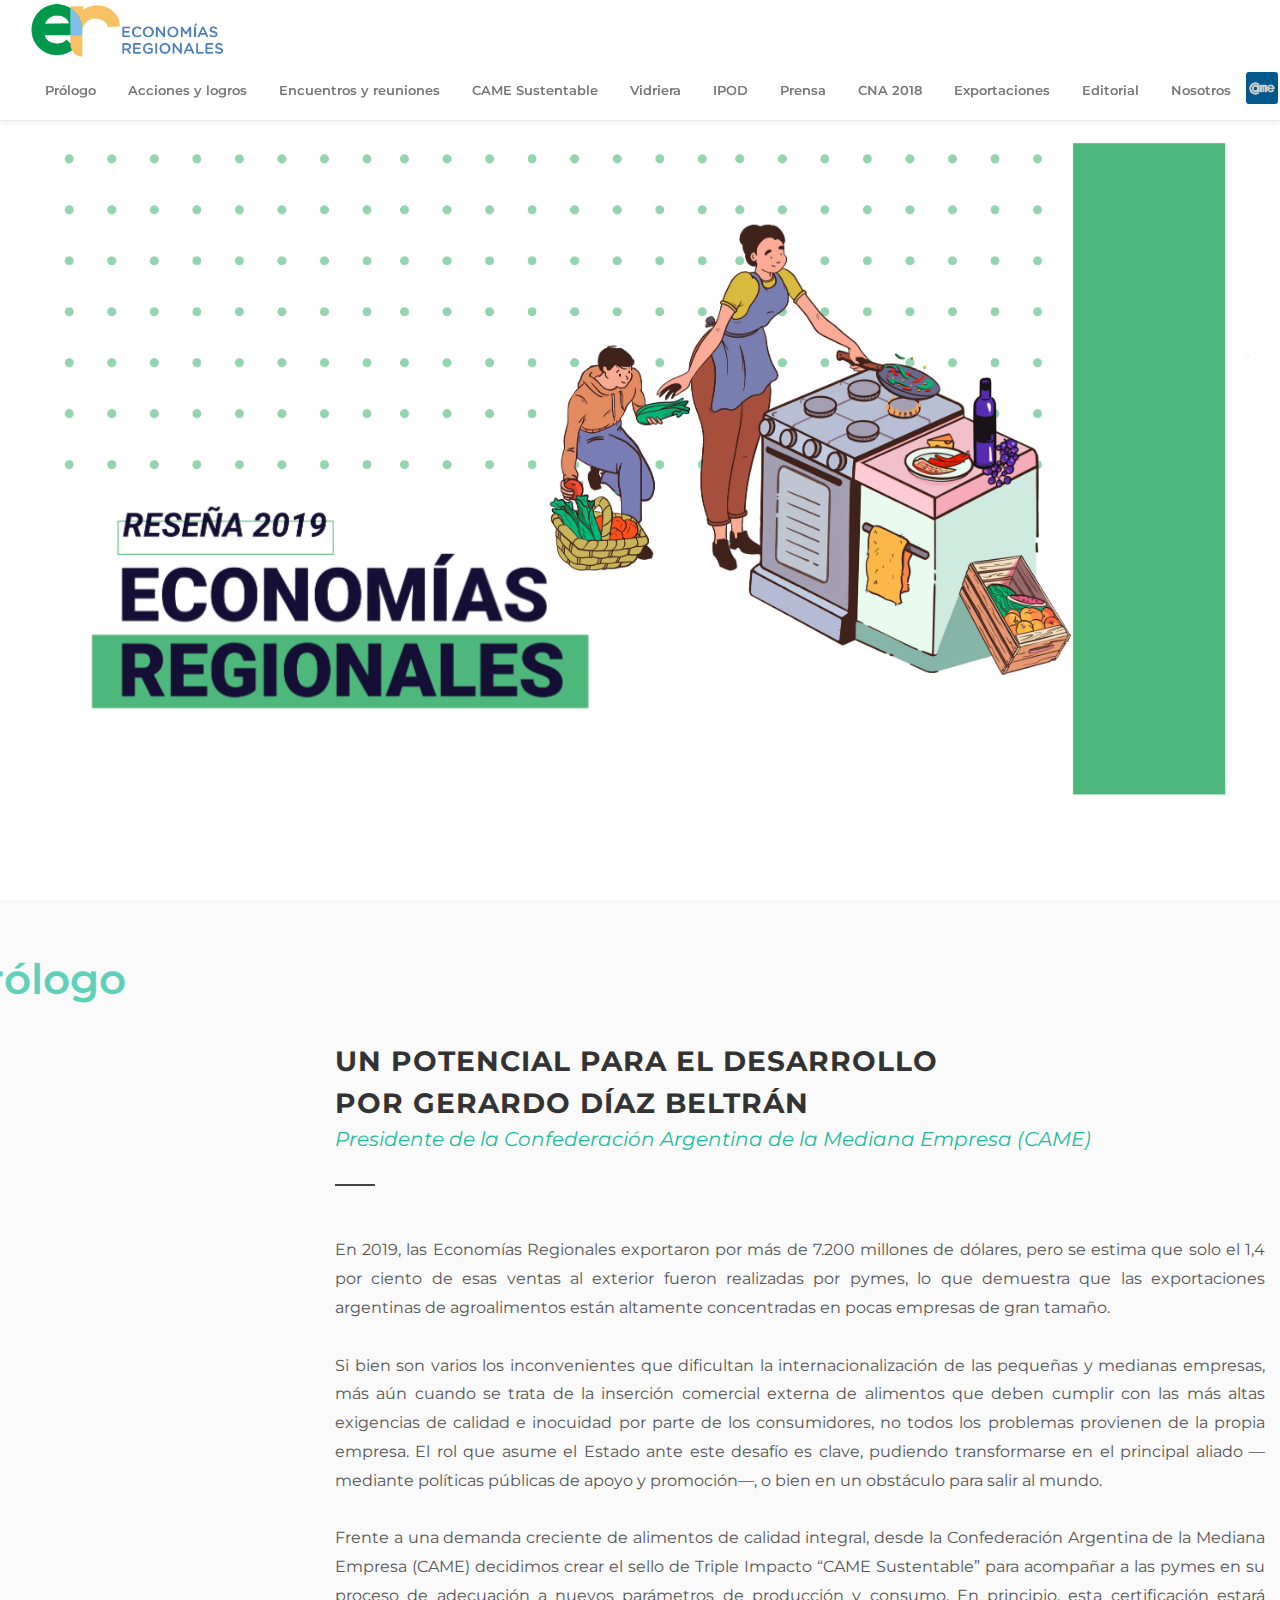
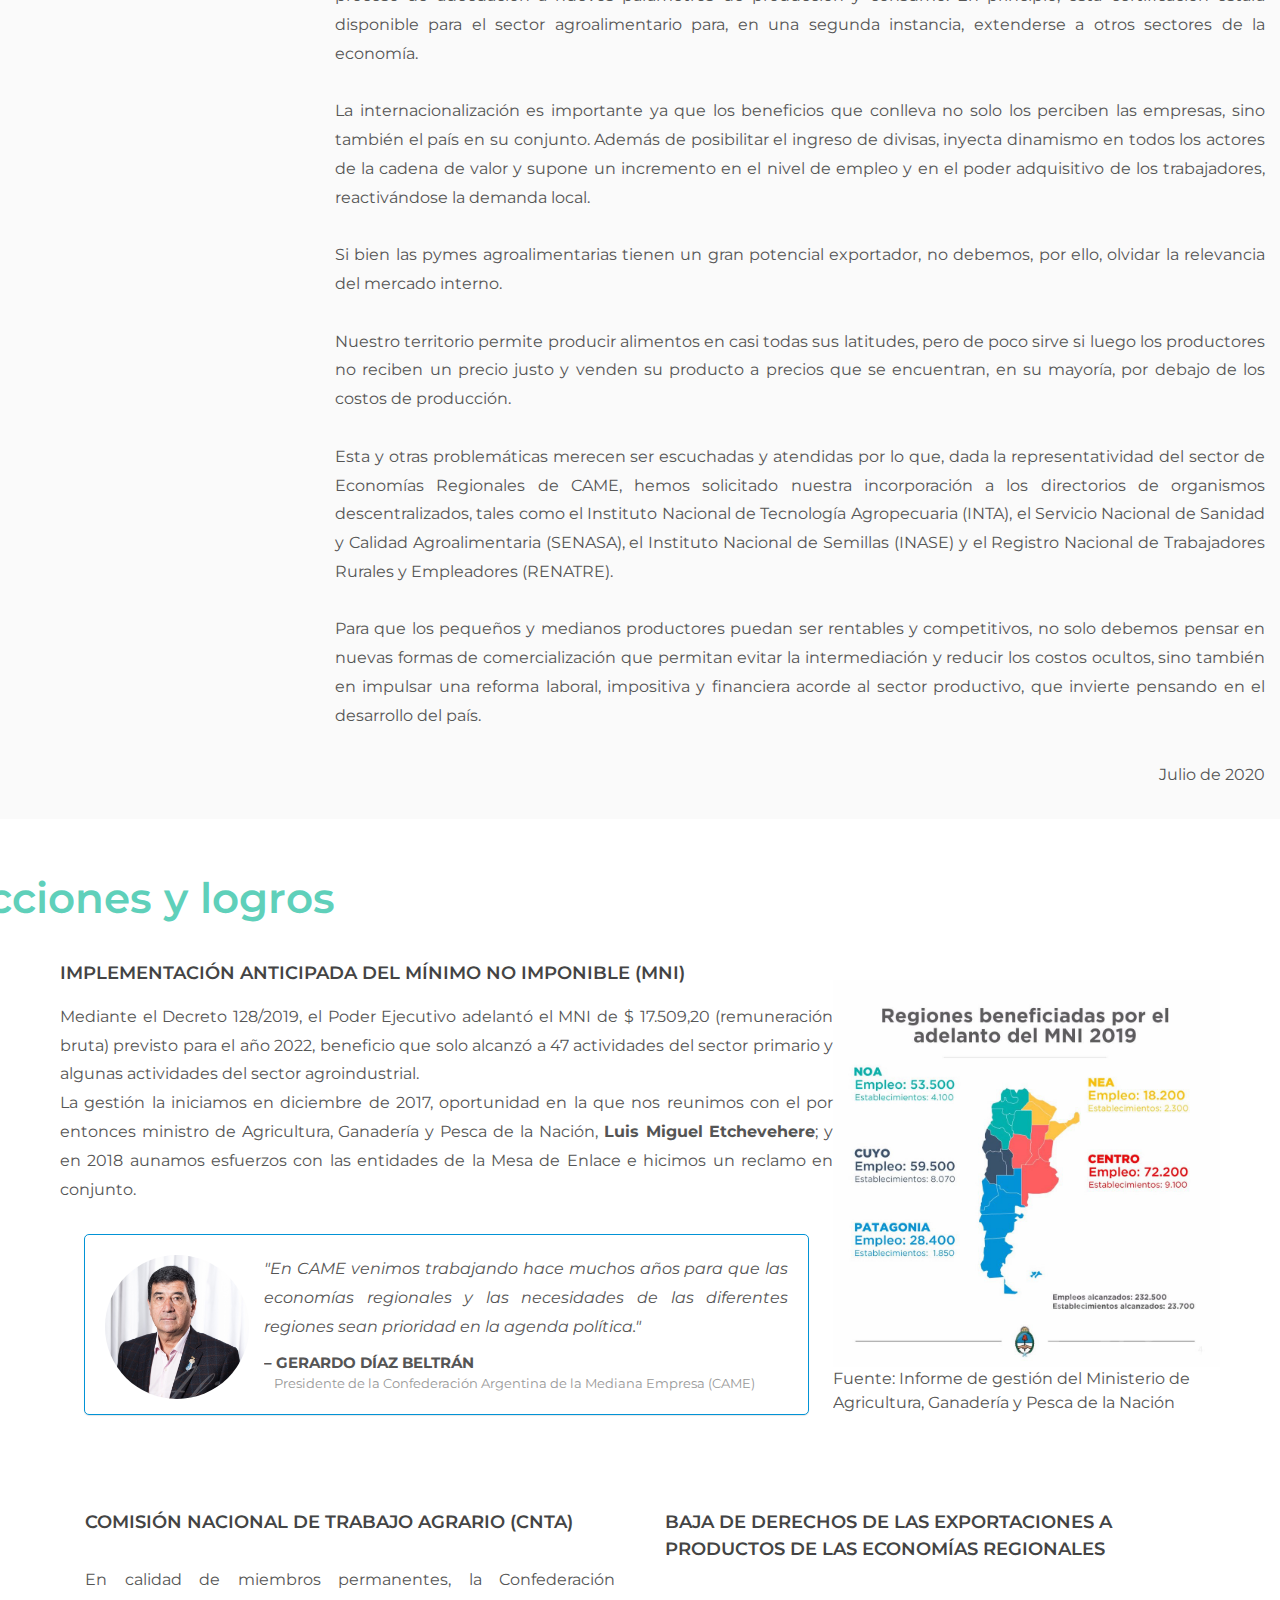
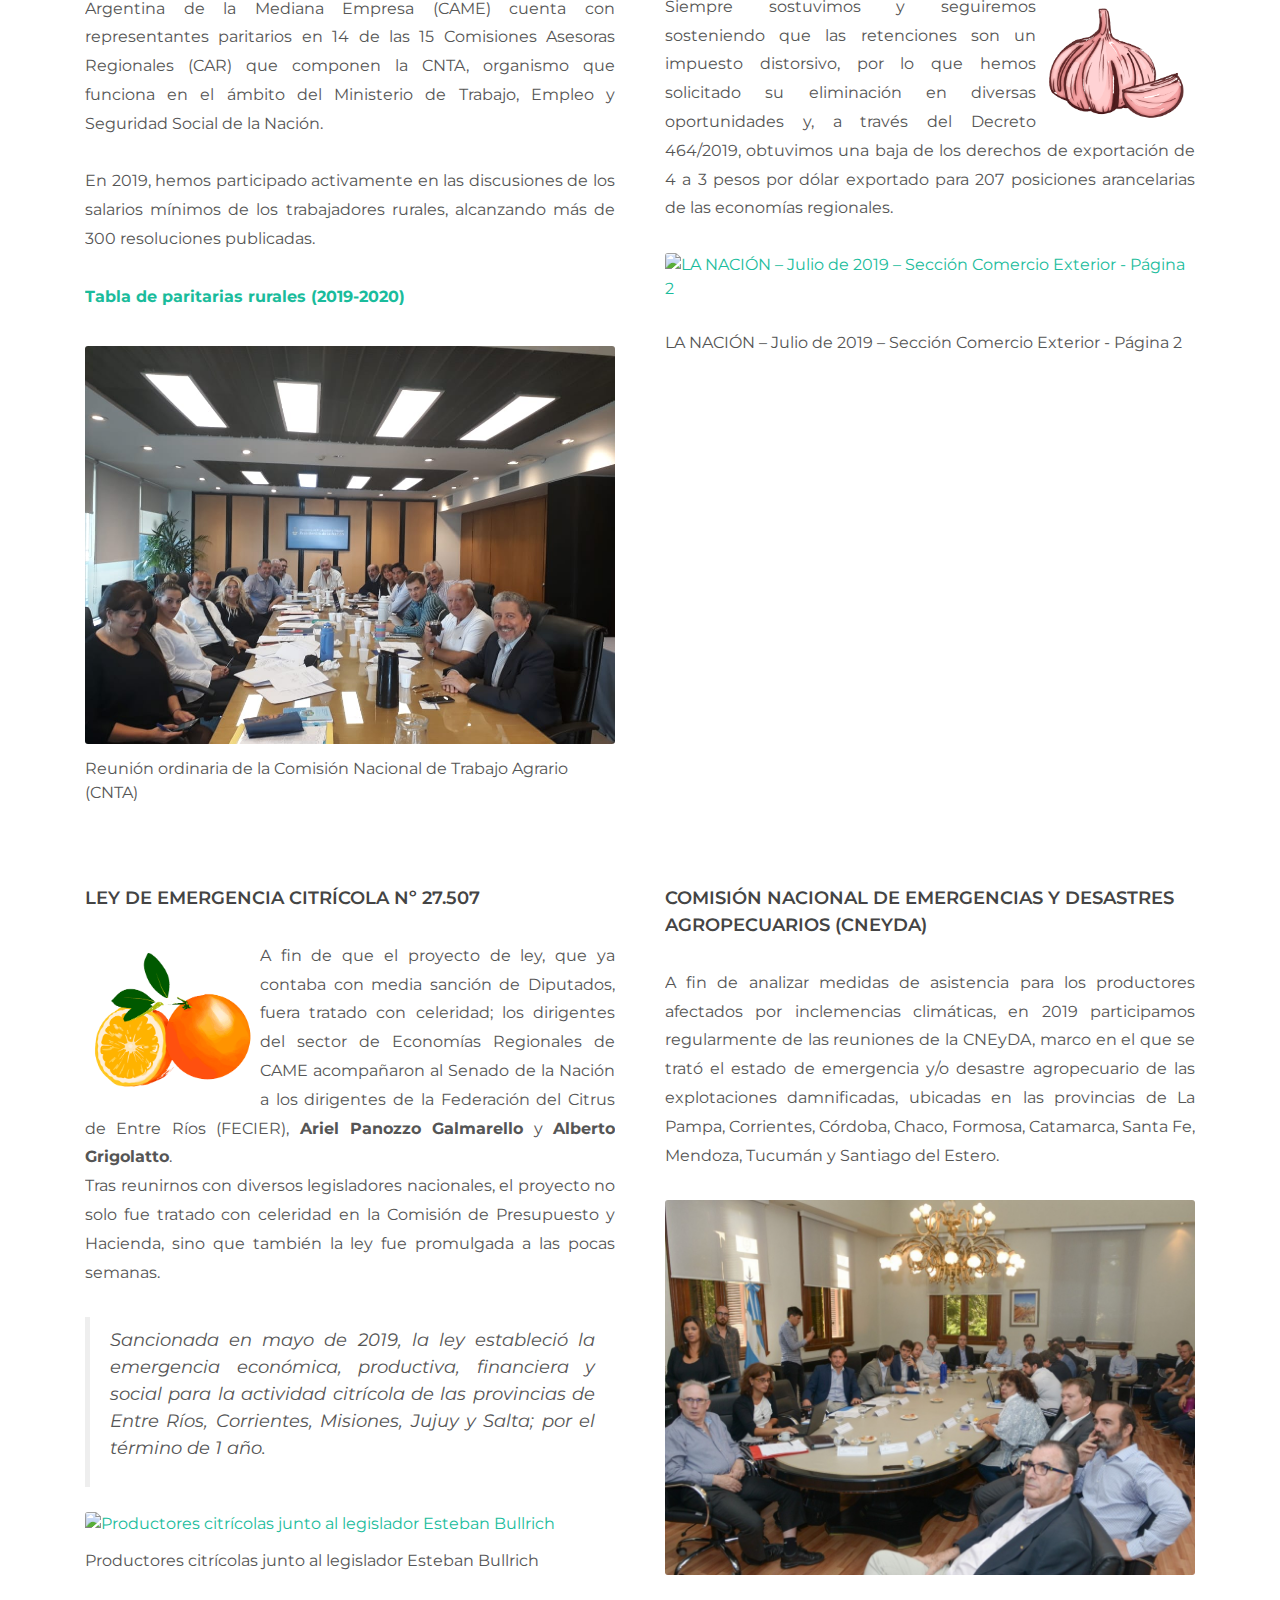
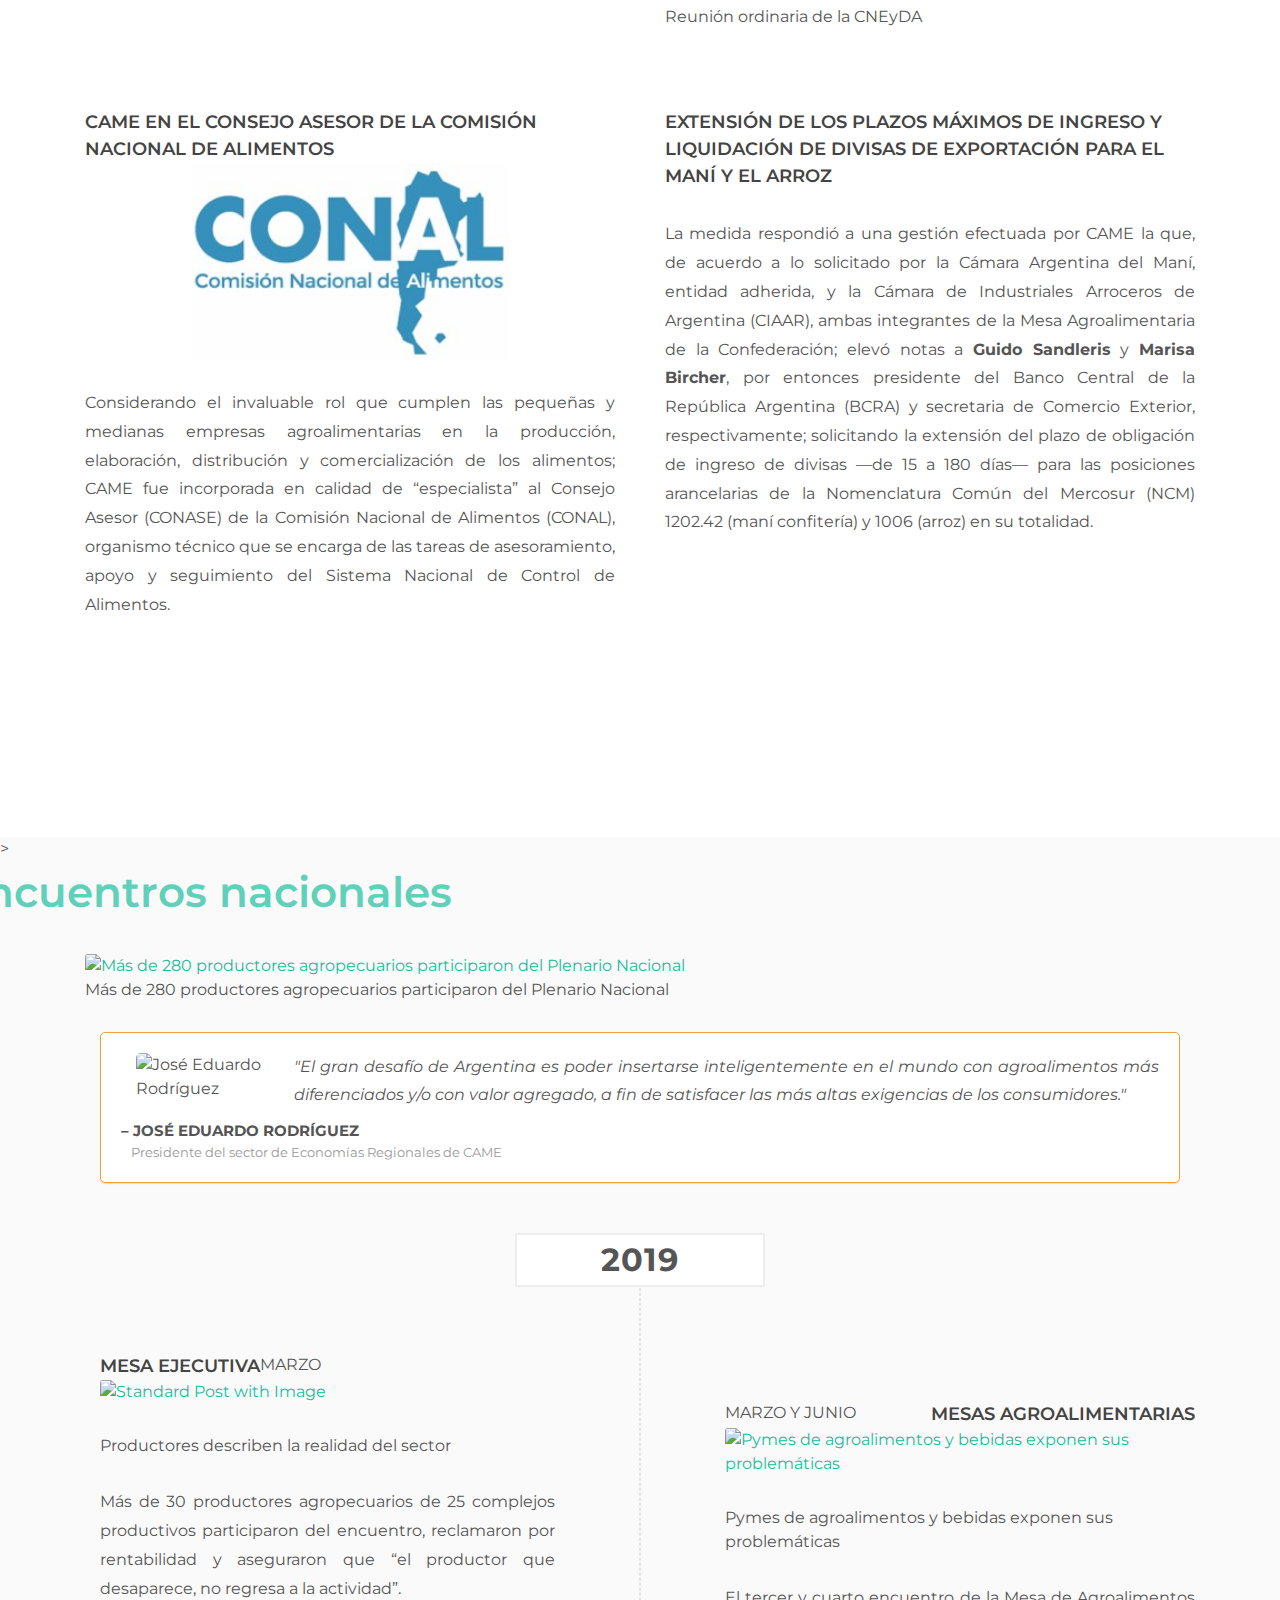
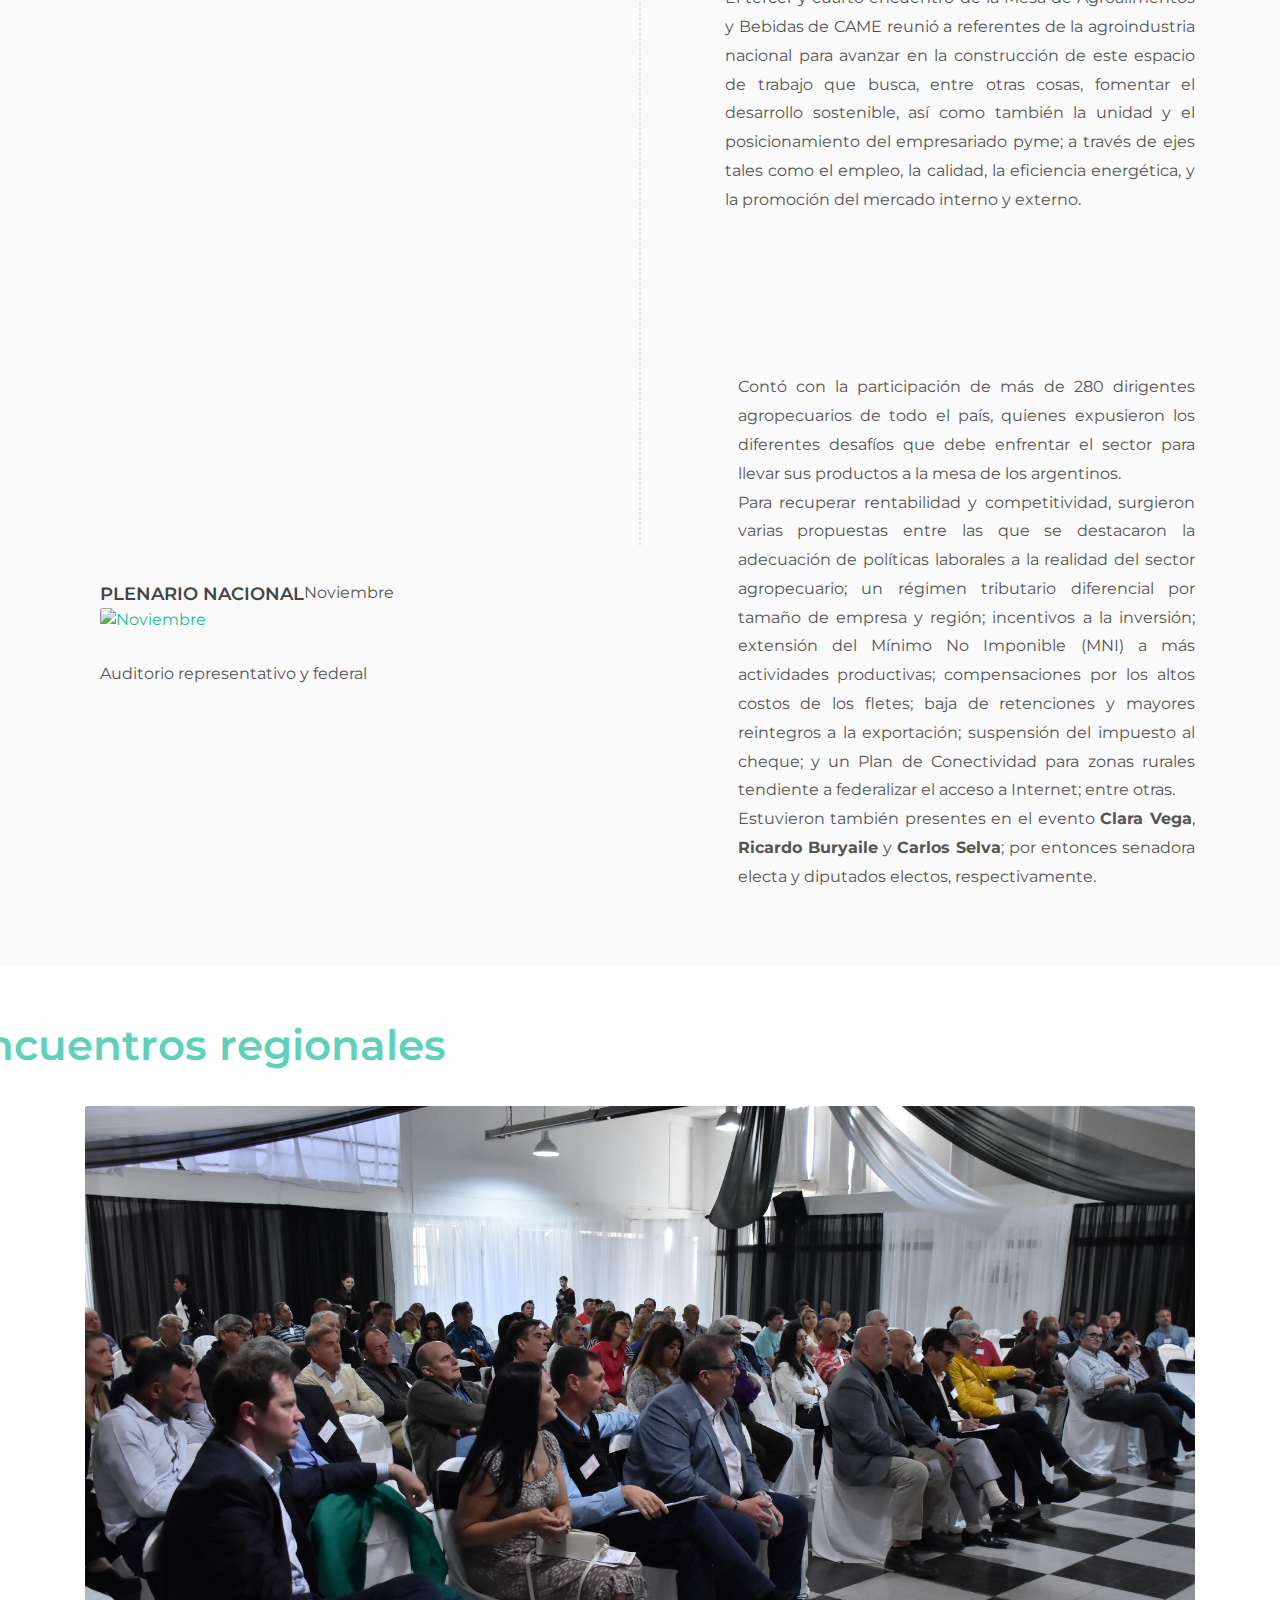
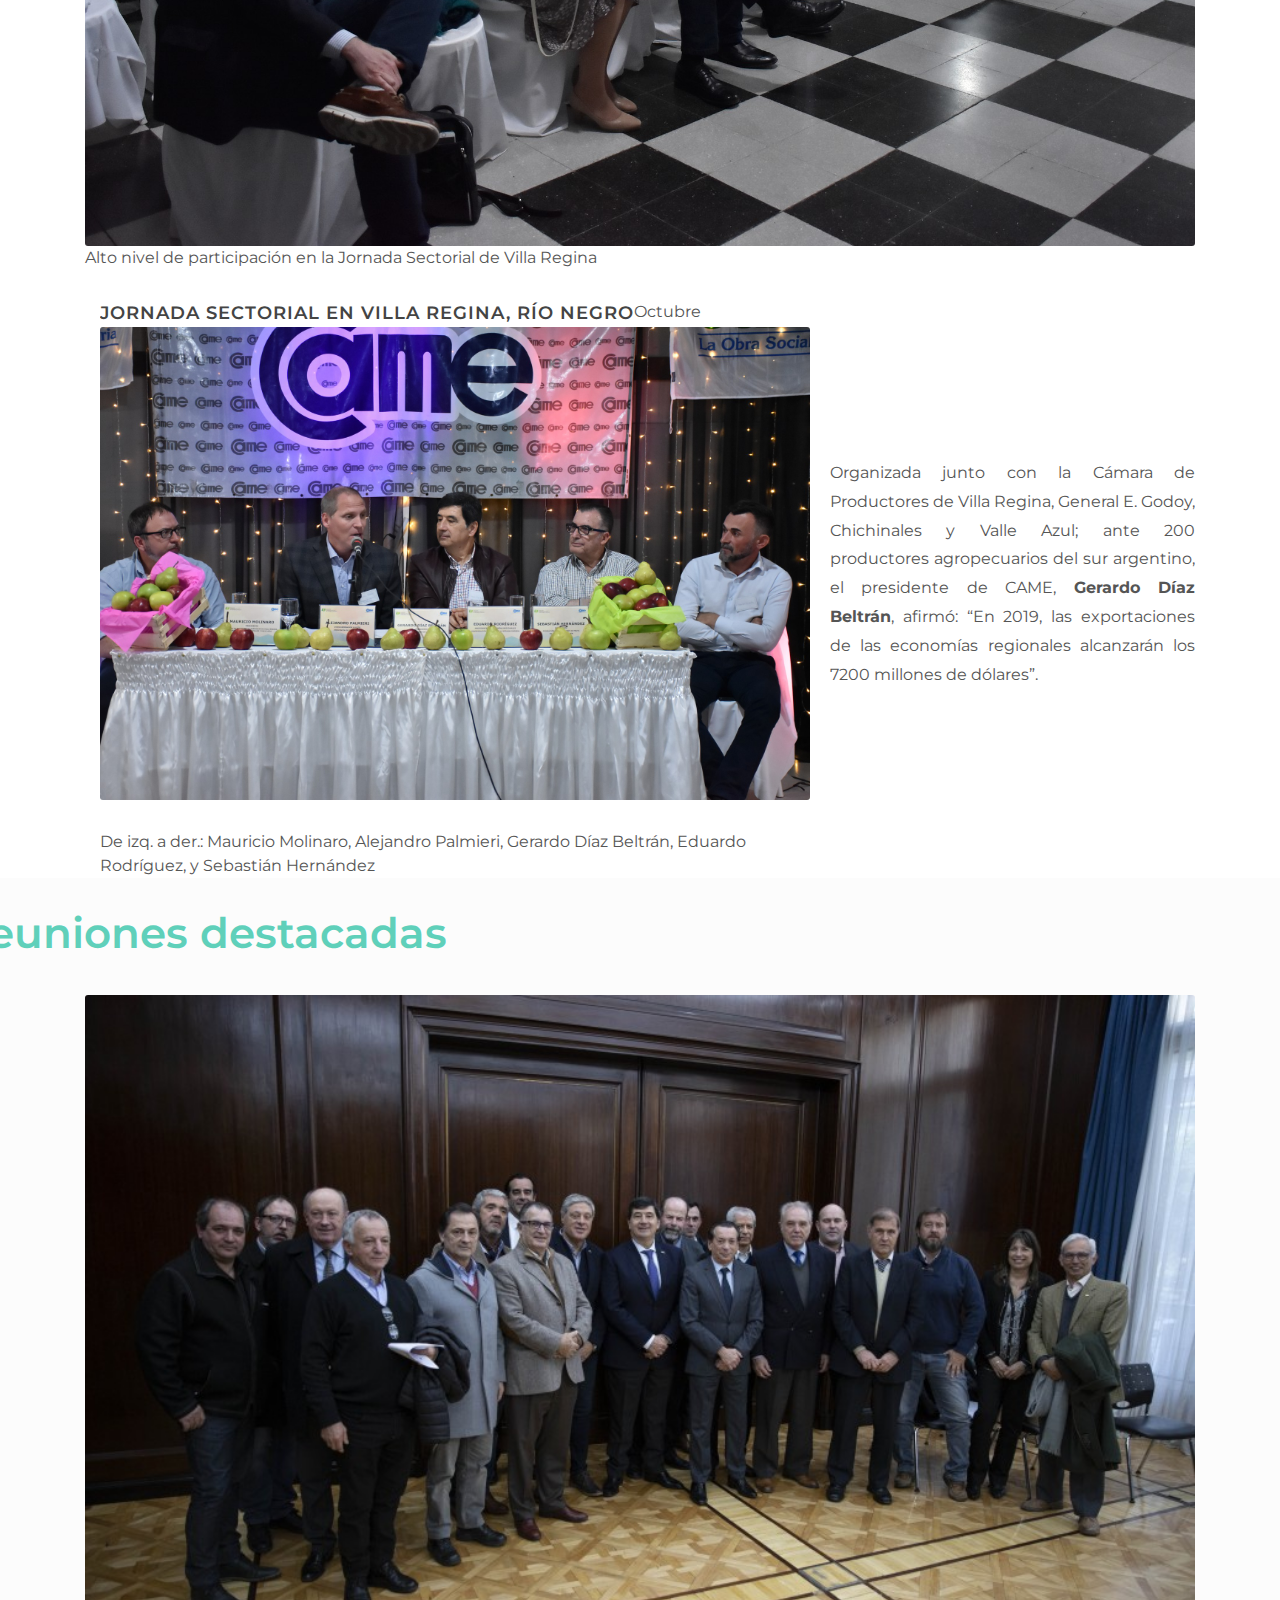
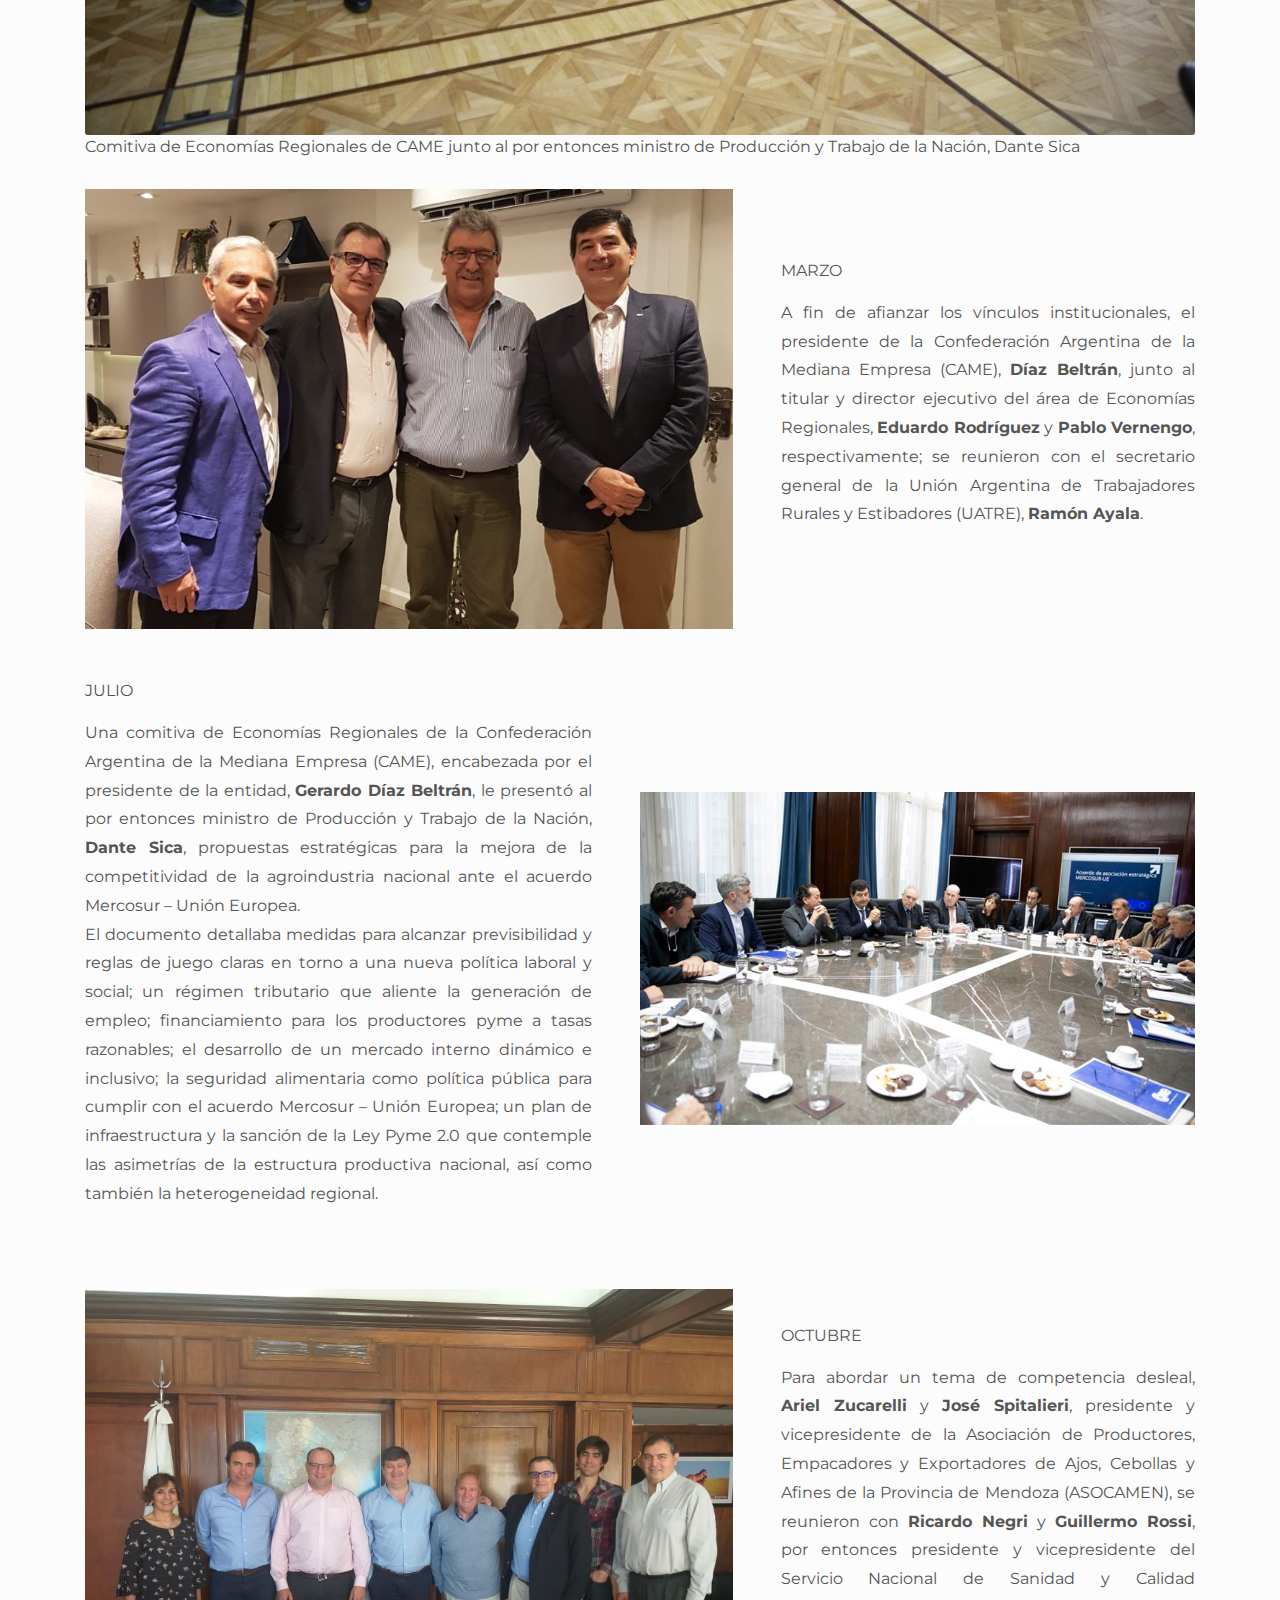
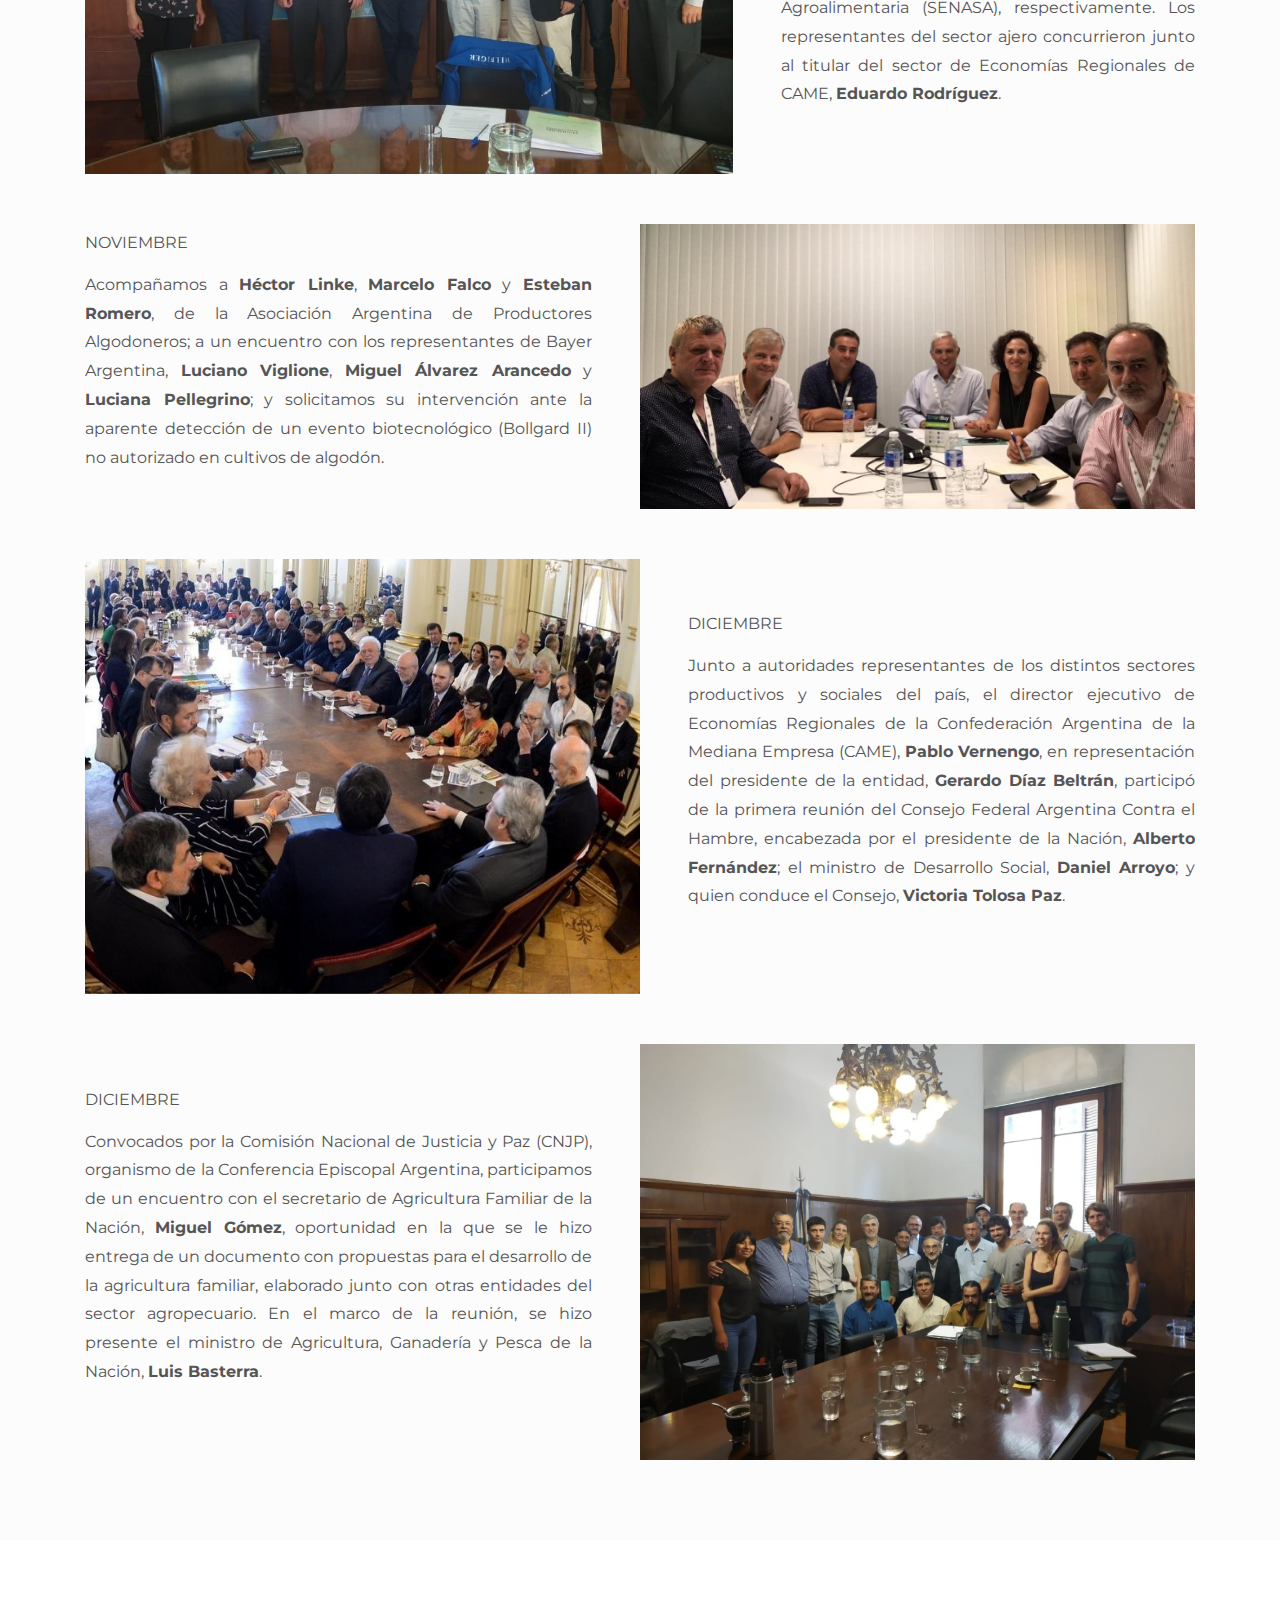
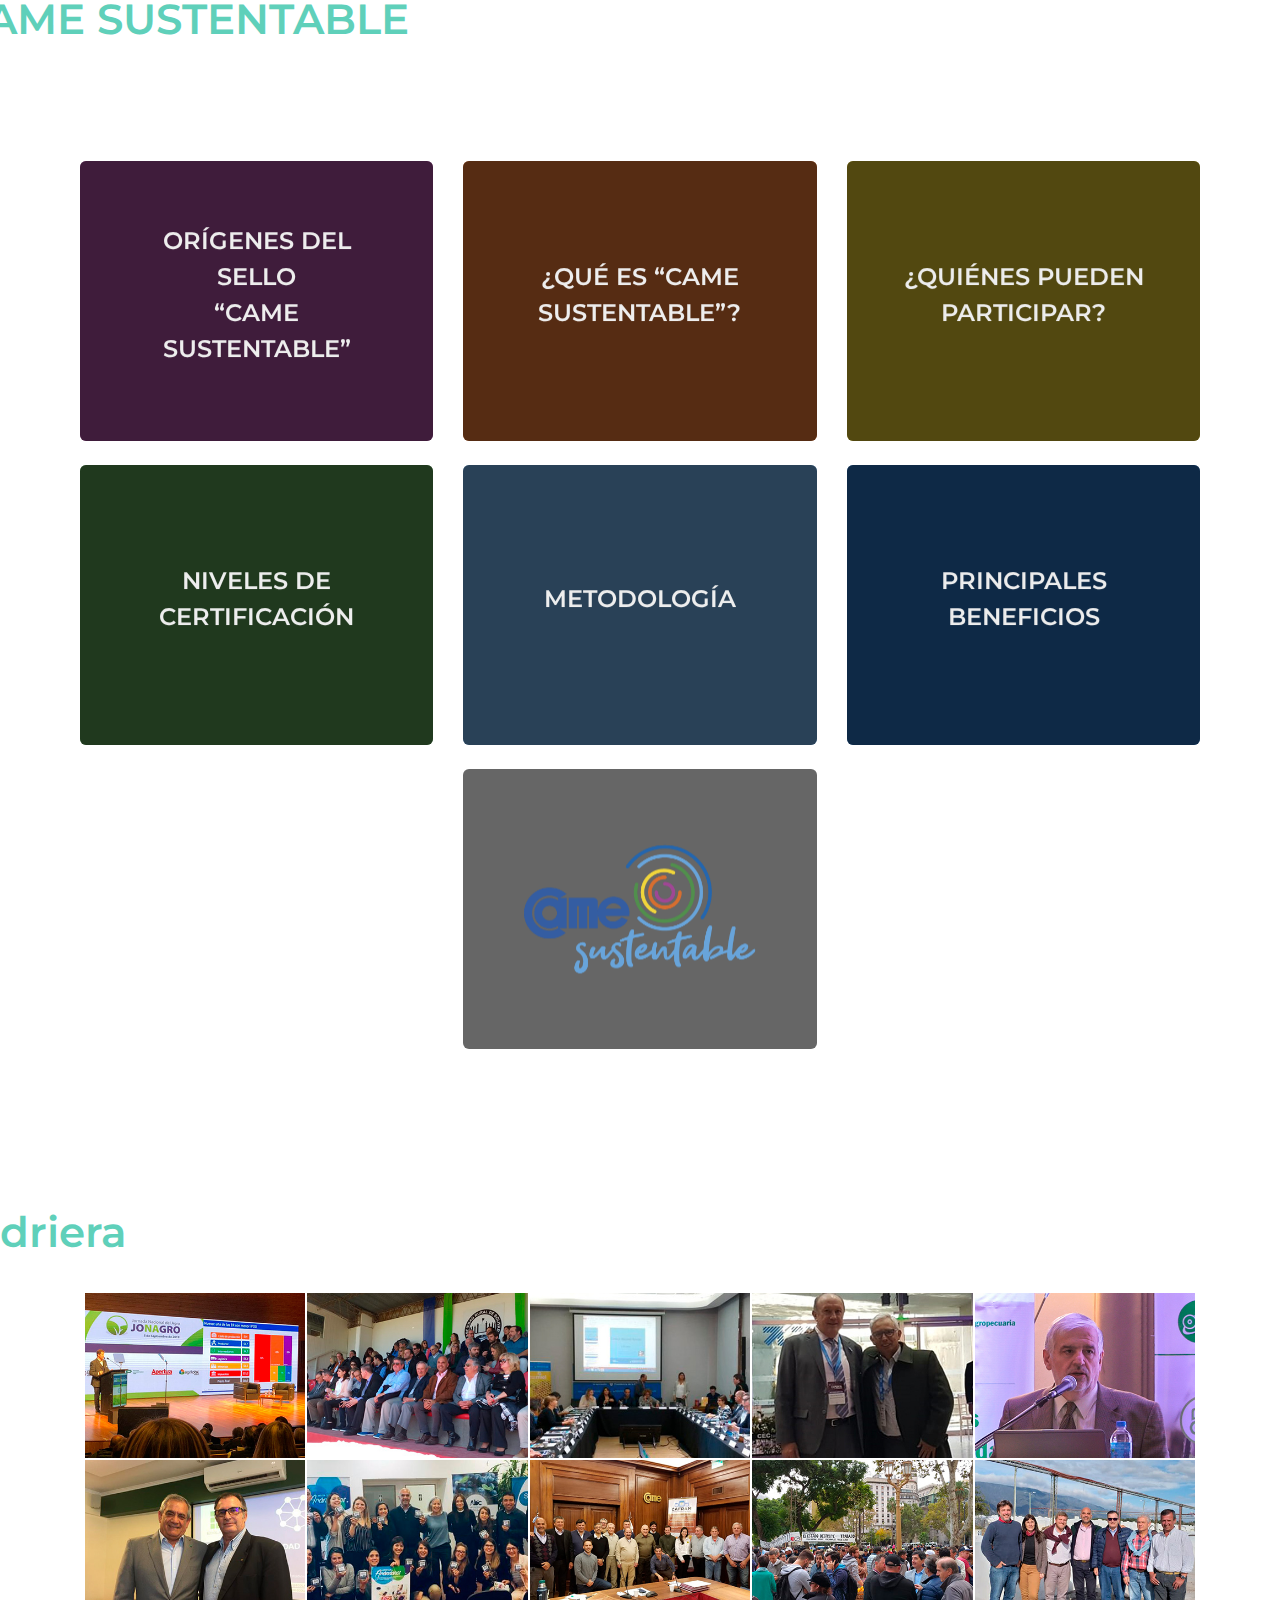
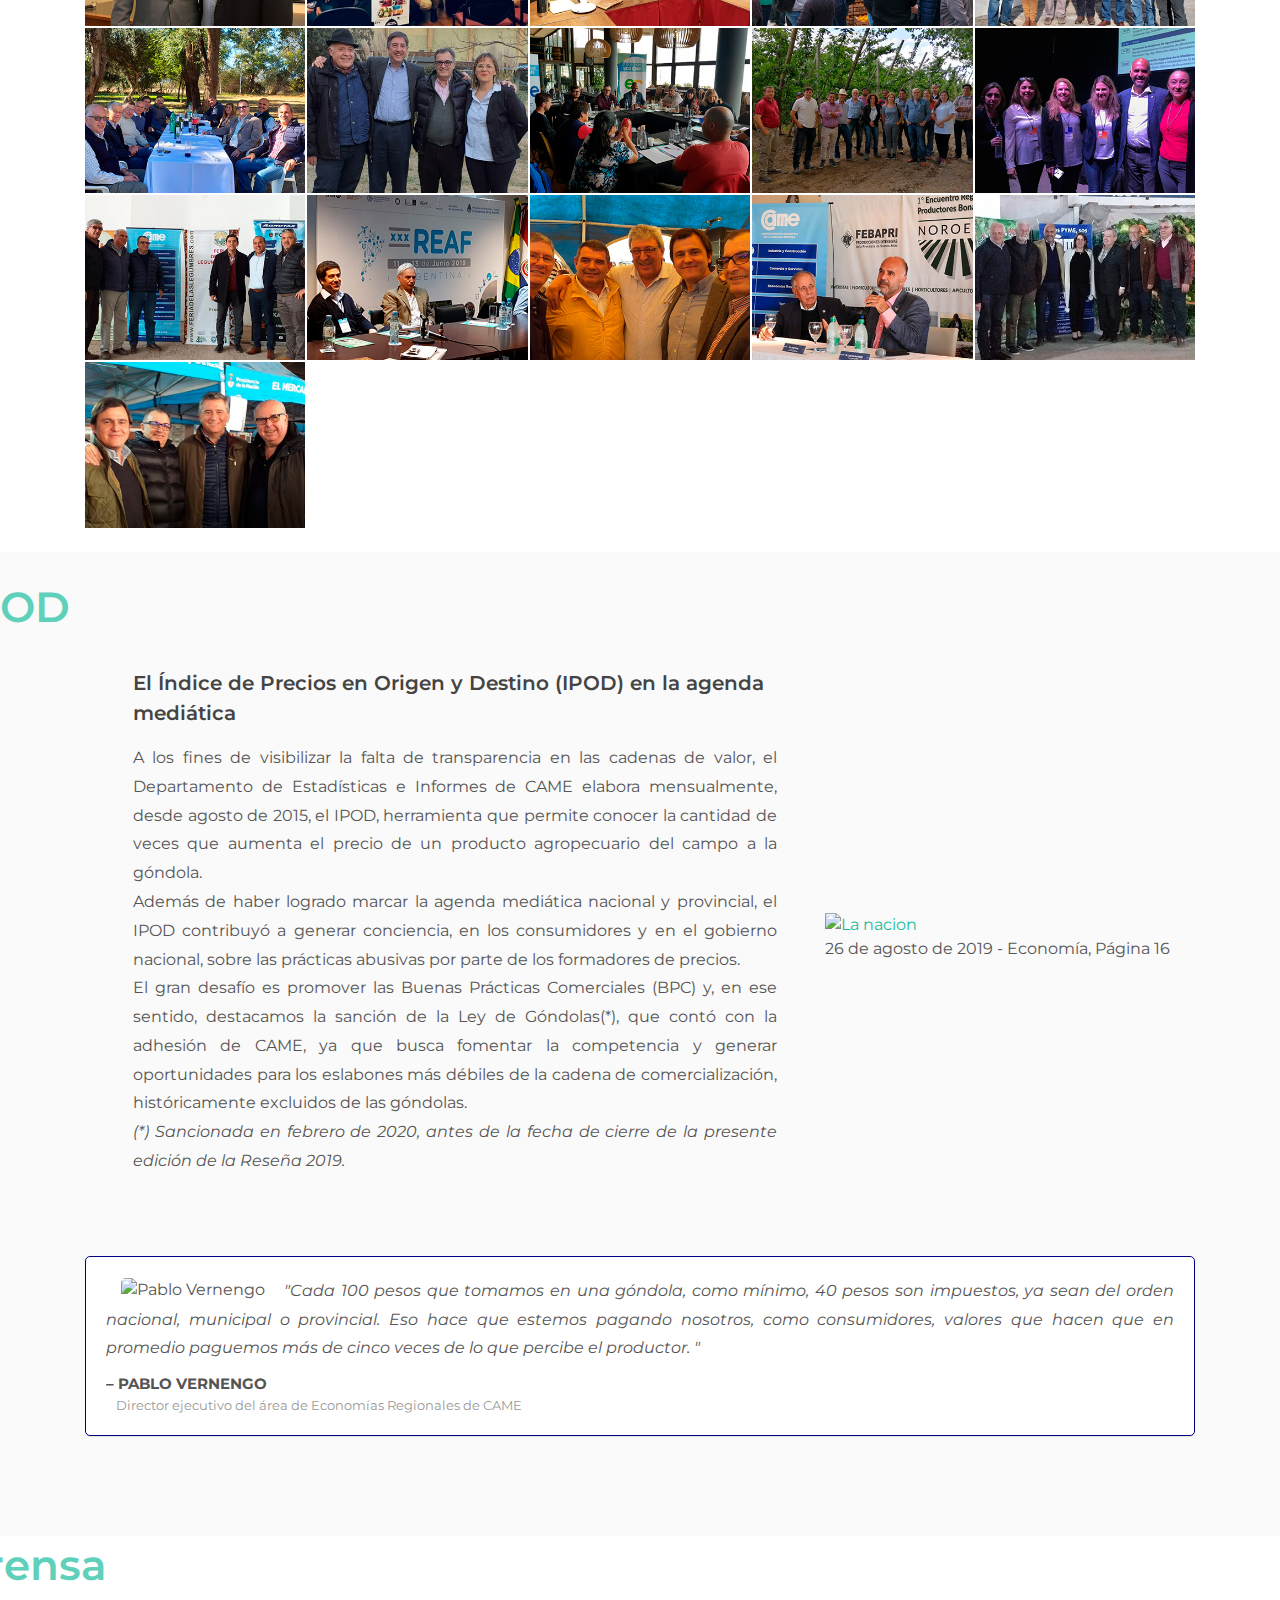
==== commit 54dd5c55: "animaciones" ====
--- a/index.html
+++ b/index.html
@@ -45,9 +45,10 @@
 	============================================= -->
 	<div id="wrapper" class="clearfix">
 
-		<!-- Header
+		
+				<!-- Header
 		============================================= -->
-		<header id="header" class="transparent-header header-size-custom" data-sticky-shrink="false">
+		<header id="header" class="header-size-sm sticky-header sticky-header-shrink style-6" data-mobile-sticky="true">
 			<div id="header-wrap">
 				<div class="container">
 					<div class="header-row">
@@ -55,102 +56,74 @@
 						<!-- Logo
 						============================================= -->
 						<div id="logo">
-							<a href="index.html" class="standard-logo"><img src="imgs/logo.png"
-									alt="Economías Regionales - CAME"></a>
-							<a href="index.html" class="retina-logo"><img src="imgs/logo@2x.png"
-									alt="Economías Regionales - CAME"></a>
+							<a href="#" data-href="#slider" class="standard-logo" data-dark-logo="imgs/logo.png"><img src="imgs/logo.png" alt="Economías Regionales - CAME"></a>
+							<a href="#" data-href="#slider" class="retina-logo" data-dark-logo="imgs/logo@2x.png"><img src="imgs/logo@2x.png" alt="Economías Regionales - CAME"></a>
 						</div><!-- #logo end -->
 
-						<div class="header-misc">
-							<!-- Top Search
-							============================================= -->
-							<!-- <div id="top-search" class="header-misc-icon">
-								<a href="#" id="top-search-trigger"><i class="icon-line-search"></i><i class="icon-line-cross"></i></a>
-							</div>-->
-							<!-- #top-search end -->
-
-							<a href="http://www.redcame.org.ar/"
-								class="button button-small font-weight-semibold button-border button-rounded ls0 font-weight-medium nott"
-								style="--themecolor: #005ca4;"><img src="imgs/CAME.png" alt="CAME"></a>
-						</div>
+				
 
 						<div id="primary-menu-trigger">
-							<svg class="svg-trigger" viewBox="0 0 100 100">
-								<path
-									d="m 30,33 h 40 c 3.722839,0 7.5,3.126468 7.5,8.578427 0,5.451959 -2.727029,8.421573 -7.5,8.421573 h -20">
-								</path>
-								<path d="m 30,50 h 40"></path>
-								<path
-									d="m 70,67 h -40 c 0,0 -7.5,-0.802118 -7.5,-8.365747 0,-7.563629 7.5,-8.634253 7.5,-8.634253 h 20">
-								</path>
-							</svg>
+							<svg class="svg-trigger" viewBox="0 0 100 100"><path d="m 30,33 h 40 c 3.722839,0 7.5,3.126468 7.5,8.578427 0,5.451959 -2.727029,8.421573 -7.5,8.421573 h -20"></path><path d="m 30,50 h 40"></path><path d="m 70,67 h -40 c 0,0 -7.5,-0.802118 -7.5,-8.365747 0,-7.563629 7.5,-8.634253 7.5,-8.634253 h 20"></path></svg>
 						</div>
 
 						<!-- Primary Navigation
 						============================================= -->
-						<nav class="primary-menu style-4">
-
-							<ul class="menu-container">
-								<li class="menu-item"><a class="menu-link" href="#slider" data-scrollto="#slider">
-										<div>Inicio</div>
-									</a></li>
-								<li class="menu-item"><a class="menu-link" href="#prologo" data-scrollto="#prologo">
-										<div><i class="icon-line2-user font-weight-semibold"></i>Prólogo</div>
-									</a>
-								<li class="menu-item"><a class="menu-link" href="#">
-										<div><i class="icon-list font-weight-semibold"></i>Índice</div>
-									</a>
-
-									<ul class="p-3 text-muted sub-menu-container">
-										<li><a href="#acciones_logros" data-scrollto="#acciones_logros"
-												data-href="#acciones_logros" class="d-block mt-2">Acciones y
-												logros </a></li>
-												<li class="menu-item sub-menu">
-													<a class="menu-link" href="#encuentros_nacionales" data-scrollto="#encuentros_nacionales">
-														<div style="font-size: 14px; font-weight: 600;">
-															<i class="icon-users"></i>Encuentros y reuniones<i class="icon-angle-down"></i></div>
-													</a>
-													<ul class="sub-menu-container mega-menu-dropdown">
-														<li><a href="#encuentros_nacionales" data-scrollto="#encuentros_nacionales"
-															class="d-block mt-2">Encuentros Nacionales </a></li>
-													<li><a href="#encuentros_regionales" data-scrollto="#encuentros_regionales"
-															class="d-block mt-2">Encuentros Regionales </a></li>
-													<li><a href="#reuniones_destacadas" data-scrollto="#reuniones_destacadas"
-															class="d-block mt-2">Reuniones destacadas </a></li>
-													</ul>
-												<button class="sub-menu-trigger icon-chevron-right"></button></li>
-											
-										
-										<li><a href="#came_sustentable" data-scrollto="#came_sustentable"
-												class="d-block mt-2">CAME Sustentable</a></li>
-										<li><a href="#vidriera" data-scrollto="#vidriera" class="d-block mt-2">Vidriera
-											</a></li>
-										<li><a href="#ipod" data-scrollto="#ipod" class="d-block mt-2">IPOD</a></li>
-										<li><a href="#prensa" data-scrollto="#prensa" class="d-block mt-2">Prensa</a>
-										</li>
-										<li><a href="#censo_agropecuario" data-scrollto="#censo_agropecuario"
-												class="d-block mt-2">Censo Nacional Agropecuario 2018</u> </a>
-										</li>
-										<li><a href="#exportaciones" data-scrollto="#exportaciones"
-												class="d-block mt-2">Exportaciones</a></li>
-									</ul>
-								</li>
-								<li class="menu-item"><a class="menu-link" href="#editorial" data-scrollto="#editorial">
-										<div><i class="icon-line2-user font-weight-semibold"></i>Editorial</div>
-									</a>
+						<nav class="primary-menu ">
+
+							<ul class="menu-container one-page-menu" data-easing="easeInOutExpo" data-speed="1500">
+								<li class="menu-item"><a class="menu-link" href="#" data-href="#prologo"><div>Prólogo</div></a></li>
+								<li class="menu-item"><a class="menu-link" href="#" data-href="#acciones_logros"><div>Acciones y logros</div></a></li>
+								<li class="menu-item"><a class="menu-link" href="#" data-href="#encuentros_nacionales"><div>Encuentros y reuniones</div></a>
+								<ul class="sub-menu-container">
+									<li class="menu-item"><a class="menu-item" href="#encuentros_nacionales">Encuentros	Nacionales </a></li>
+									<li class="menu-item"><a class="menu-item" href="#encuentros_regionales">Encuentros	Regionales </a></li>
+									<li class="menu-item"><a class="menu-item" href="#reuniones_destacadas">Reuniones destacadas </a></li>
+								</ul></li>
+								<li class="menu-item"><a class="menu-link" href="#" data-href="#came_sustentable"><div>CAME Sustentable</div></a></li>
+								<li class="menu-item"><a class="menu-link" href="#" data-href="#vidriera"><div>Vidriera</div></a></li>
+								<li class="menu-item"><a class="menu-link" href="#" data-href="#ipod"><div>IPOD</div></a></li>
+								<li class="menu-item"><a class="menu-link" href="#" data-href="#prensa"><div>Prensa</div></a></li>
+								<li class="menu-item"><a class="menu-link" href="#" data-href="#censo_agropecuario"><div>CNA 2018</div></a></li>
+								<li class="menu-item"><a class="menu-link" href="#" data-href="#exportaciones"><div>Exportaciones</div></a></li>
+								<li class="menu-item"><a class="menu-link" href="#" data-href="#editorial"><div>Editorial</div></a></li>
+								<li class="menu-item"><a class="menu-link" href="#" data-href="#footer"><div>Nosotros</div></a></li>
+								
+															
+										<a href="http://www.redcame.org.ar/" target="_blank" class="social-icon si-small si-paypal si-colored" title="CAME">
+											<i class=""><img src="imgs/CAME.png" alt="CAME"></i>
+											<i class=""><img src="imgs/CAME.png" alt="CAME"></i>
+										</a>
+
+										<a href="https://www.facebook.com/redcame" target="_blank" class="social-icon si-small si-facebook si-colored" title="Facebook">
+											<i class="icon-facebook"></i>
+											<i class="icon-facebook"></i>
+										</a>
+										<a href="https://twitter.com/redcame" target="_blank" class="social-icon si-small si-twitter si-colored" title="Twitter">
+											<i class="icon-twitter"></i>
+											<i class="icon-twitter"></i>
+										</a>
+
+										<a href="https://www.instagram.com/redcame/" target="_blank" class="social-icon si-small si-instagram si-colored" title="Instagram">
+											<i class="icon-instagram"></i>
+											<i class="icon-instagram"></i>
+										</a>
+	
+	
+									
 							</ul>
 
 						</nav><!-- #primary-menu end -->
 
-						<!-- 	<form class="top-search-form" action="search.html" method="get">
-							<input type="text" name="q" class="form-control" value="" placeholder="Type &amp; Hit Enter.." autocomplete="off">
-						</form> -->
+					
 
 					</div>
 				</div>
 			</div>
 			<div class="header-wrap-clone"></div>
 		</header><!-- #header end -->
+		
+		
+		
 
 		<!-- Slider
 		============================================= -->
@@ -178,7 +151,7 @@
 					</div>
 				</div>
 				<img src="imgs/tapa.png" alt="" class="slider-img parallax" data-start="margin-top: 0px;"
-					data-400="margin-top: 10px;" style="width: 67%;">
+					data-400="margin-top: 150px;" style="width: 67%;">
 
 			</div>
 		</section><!-- #Slider End -->
@@ -189,18 +162,18 @@
 			<div class="content-wrap p-0">
 
 				<!-- Prologo -->
-				<section id="prologo">
-					<div>
-						<div class="container">
-							<h2 class="titulo_seccion">Prólogo</h2>
-							</div>
+				<section id="prologo" style="background-color: #fafafa;">
+					<div class="pt-5">
+						<h2 class="titulo_seccion prologo_editorial">Prólogo</h2>
 					</div>
-					<div class="row align-items-stretch">
-
-						<div class="col-md-3" style="background: url('imgs/GerardoDiazBeltran.jpg');background-size: 60%;margin-top: 5%;background-attachment: fixed;overflow: hidden;background-position: -40% 50%;background-repeat: no-repeat;">
+
+					<div class="row align-items-stretch m-0 p-0">
+
+						<div class="col-md-3"
+							style="background: url('imgs/GerardoDiazBeltran.jpg');background-size: 60%;background-attachment: fixed;overflow: hidden;background-position: -40% 50%;background-repeat: no-repeat;">
 						</div>
 
-						<div class="col-md-9 col-padding">
+						<div class="col-sm-12 col-md-9">
 							<div>
 								<div class="heading-block">
 									<h3>Un potencial para el desarrollo<br>Por Gerardo Díaz Beltrán </h3>
@@ -217,7 +190,7 @@
 											fueron realizadas por pymes, lo que demuestra que las exportaciones
 											argentinas
 											de agroalimentos están altamente concentradas en pocas empresas de gran
-											tamaño.</br></br>
+											tamaño.<br><br>
 
 											Si bien son varios los inconvenientes que dificultan la internacionalización
 											de
@@ -229,7 +202,7 @@
 											es
 											clave, pudiendo transformarse en el principal aliado —mediante políticas
 											públicas de apoyo y promoción—, o bien en un obstáculo para salir al
-											mundo.</br></br>
+											mundo.<br><br>
 
 											Frente a una demanda creciente de alimentos de calidad integral, desde la
 											Confederación Argentina de la Mediana Empresa (CAME) decidimos crear el
@@ -238,7 +211,7 @@
 											de
 											adecuación a nuevos parámetros de producción y consumo. En principio, esta
 											certificación estará disponible para el sector agroalimentario para, en una
-											segunda instancia, extenderse a otros sectores de la economía.</br></br>
+											segunda instancia, extenderse a otros sectores de la economía.<br><br>
 
 											La internacionalización es importante ya que los beneficios que conlleva no
 											solo
@@ -246,10 +219,10 @@
 											posibilitar el ingreso de divisas, inyecta dinamismo en todos los actores de
 											la
 											cadena de valor y supone un incremento en el nivel de empleo y en el poder
-											adquisitivo de los trabajadores, reactivándose la demanda local.</br></br>
+											adquisitivo de los trabajadores, reactivándose la demanda local.<br><br>
 
 											Si bien las pymes agroalimentarias tienen un gran potencial exportador, no
-											debemos, por ello, olvidar la relevancia del mercado interno.</br></br>
+											debemos, por ello, olvidar la relevancia del mercado interno.<br><br>
 
 											Nuestro territorio permite producir alimentos en casi todas sus latitudes,
 											pero
@@ -257,7 +230,7 @@
 											su
 											producto a precios que se encuentran, en su mayoría, por debajo de los
 											costos de
-											producción.</br></br>
+											producción.<br><br>
 
 											Esta y otras problemáticas merecen ser escuchadas y atendidas por lo que,
 											dada
@@ -269,7 +242,7 @@
 											el
 											Instituto Nacional de Semillas (INASE) y el Registro Nacional de
 											Trabajadores
-											Rurales y Empleadores (RENATRE).</br></br>
+											Rurales y Empleadores (RENATRE).<br><br>
 
 											Para que los pequeños y medianos productores puedan ser rentables y
 											competitivos, no solo debemos pensar en nuevas formas de comercialización
@@ -277,11 +250,11 @@
 											permitan evitar la intermediación y reducir los costos ocultos, sino también
 											en
 											impulsar una reforma laboral, impositiva y financiera acorde al sector
-											productivo, que invierte pensando en el desarrollo del país.</br></br>
-
-											Julio de 2020
+											productivo, que invierte pensando en el desarrollo del país.
+
+
 										</p>
-
+										<p style="text-align: right;">Julio de 2020</p>
 									</div>
 
 
@@ -297,51 +270,72 @@
 
 				<!--Acciones y logros-->
 				<section id="acciones_logros">
-					<div class="content-wrap">
+					<div class="clearfix mt-4 pt-4">
+						<h2 class="titulo_seccion">Acciones y logros</h2>
+					</div>
+					<div class="">
 						<div class="container clearfix">
-							<h2 class="titulo_seccion">Acciones y logros</h2>
-						
+
+
 							<div id="posts" class="post-grid row grid-container gutter-50 clearfix has-init-isotope"
 								data-layout="fitRows" style="position: relative; height: 2633.13px;">
 
-							
+
 
 								<div class="grid-inner row align-items-center no-gutters">
-									<div class="portfolio-desc col-lg-7">
+									<div class="portfolio-desc col-lg-8 pt-0">
 										<div class="entry-title">
-										<h2>Implementación anticipada del Mínimo No Imponible (MNI)</h2>
-									</div>
-
-										<p class="mt-3 d-none d-xl-block">Mediante el Decreto 128/2019, el Poder Ejecutivo adelantó el MNI de $
+											<h2>Implementación anticipada del Mínimo No Imponible (MNI)</h2>
+										</div>
+
+										<p class="mt-3">Mediante el Decreto 128/2019, el Poder
+											Ejecutivo adelantó el MNI de $
 											17.509,20 (remuneración bruta) previsto para el año 2022, beneficio que
 											solo alcanzó a 47 actividades del sector primario y algunas actividades
 											del sector agroindustrial.<br>
 											La gestión la iniciamos en diciembre de 2017, oportunidad en la que nos
 											reunimos con el por entonces ministro de Agricultura, Ganadería y Pesca
-											de la Nación, <b>Luis Miguel Etchevehere;</b> y en 2018 aunamos
+											de la Nación, <b>Luis Miguel Etchevehere</b>; y en 2018 aunamos
 											esfuerzos con las entidades de la Mesa de Enlace e hicimos un reclamo en
 											conjunto.</p>
-
-									</div>
-								
-									<div class="portfolio-image col-lg-5">
+										<div class="testimonial ml-4 mr-4" style="
+    border: 1px solid #0293d6;
+">
+											<div class="testi-image" style="width: 9em; height: 9em;">
+
+												<img src="imgs/a-l/GERARDO.JPG" alt="Gerardo Díaz Beltrán"
+													style="width: 100%; height: 100%;">
+
+											</div>
+											<div class="testi-content">
+												<p>En CAME venimos trabajando hace muchos años para que las economías
+													regionales y las necesidades de las diferentes regiones sean
+													prioridad
+													en la agenda política.</p>
+												<div class="testi-meta">
+													Gerardo Díaz Beltrán
+													<span>Presidente de la Confederación Argentina de la Mediana Empresa
+														(CAME)</span>
+												</div>
+											</div>
+										</div>
+									</div>
+
+									<div class="portfolio-image col-lg-4">
 										<div class="grid-inner">
-										
+
 											<a href="imgs/a-l/informe de gestión.jpg" data-lightbox="image">
 												<img src="imgs/a-l/informe de gestión.jpg"
-												alt="Implementación anticipada del Mínimo No Imponible (MNI)"></a>
-											<div class="entry-meta">
-												<ul>
-													<li><i class="icon-pen-square"></i> Fuente: Informe de gestión del
-														Ministerio de Agricultura, Ganadería y Pesca de la Nación</li>
-		
-												</ul>
-											</div>
-										</div>
-									</div>
-								</div>
-
-							
+													alt="Implementación anticipada del Mínimo No Imponible (MNI)"></a>
+											<div class="epigrafe">
+												Fuente: Informe de gestión del
+												Ministerio de Agricultura, Ganadería y Pesca de la Nación
+											</div>
+										</div>
+									</div>
+								</div>
+								<div class="col-12 mt-4"></div>
+
 
 								<div class="entry col-sm-6 col-12">
 									<div class="grid-inner">
@@ -353,13 +347,14 @@
 												Mediana Empresa (CAME) cuenta con representantes paritarios en 14 de las
 												15 Comisiones Asesoras Regionales (CAR) que componen la CNTA, organismo
 												que funciona en el ámbito del Ministerio de Trabajo, Empleo y Seguridad
-												Social de la Nación.
+												Social de la Nación.<br>
 												<br>
 												En 2019, hemos participado activamente en las discusiones de los
 												salarios mínimos de los trabajadores rurales, alcanzando más de 300
-												resoluciones publicadas. <br>
-												<a href="imgs/a-l/Tabla Paritarias Rurales.pdf" target="_blank">Tabla de
-													paritarias rurales (2019-2020)</a>
+												resoluciones publicadas. <br><br>
+												<a href="imgs/tabla_paritarias_rural.jpg"
+													data-lightbox="image"><strong>Tabla de
+														paritarias rurales (2019-2020)</strong></a>
 											</p>
 
 										</div>
@@ -368,30 +363,132 @@
 													src="imgs/a-l/CNTA.jpg"
 													alt="Reunión ordinaria de la Comisión Nacional de Trabajo Agrario (CNTA)"></a>
 										</div>
-										<div class="entry-meta alignleft">
-											<ul>
-												<li><i class="icon-pen-square"></i>Reunión ordinaria de la Comisión Nacional de Trabajo Agrario (CNTA)</li>
-
-											</ul>
-										</div>
-									</div>
-								</div>
+										<div class="epigrafe">
+											Reunión ordinaria de la Comisión Nacional de Trabajo Agrario (CNTA)
+										</div>
+									</div>
+								</div>
+								<div class="entry col-sm-6 col-12">
+									<div class="grid-inner">
+										
+   
+
+										<div class="entry-title">
+											<h2>Baja de derechos de las exportaciones a productos de las Economías
+												Regionales</h2>
+										</div>
+										<div class="entry-content">
+											<img src="imgs/ajo.gif"  style=" width: 30%; float: right; padding: 1%;"/>
+											<p>Siempre sostuvimos y seguiremos sosteniendo que las retenciones son un
+												impuesto distorsivo, por lo que hemos solicitado su eliminación en
+												diversas oportunidades y, a través del Decreto 464/2019, obtuvimos una
+												baja de los derechos de exportación de 4 a 3 pesos por dólar exportado
+												para 207 posiciones arancelarias de las economías regionales. </p>
+										</div>
+										<div class="entry-image">
+											<a href="imgs/a-l/RECORTE LA NACION.jpg" data-lightbox="image"><img
+													src="imgs/a-l/RECORTE LA NACION.jpg"
+													alt="LA NACIÓN – Julio de 2019 – Sección Comercio Exterior - Página 2"></a>
+										</div>
+										<div class="epigrafe">
+											LA NACIÓN – Julio de 2019 – Sección Comercio Exterior - Página 2
+										</div>
+									</div>
+									
+	
+								</div>
+					
+
+
+
+
+
+								<div class="entry col-sm-6 col-12">
+									<div class="grid-inner">
+
+										<div class="entry-title">
+											<h2>Ley de Emergencia Citrícola Nº 27.507</h2>
+										</div>
+										<div class="entry-content">
+											<img src="imgs/nar.gif"  style=" width: 33%; float: left; padding: 1%;"/>
+
+											<p>A fin de que el proyecto de ley, que ya contaba con media sanción de
+												Diputados, fuera tratado con celeridad; los dirigentes del sector de
+												Economías Regionales de CAME acompañaron al Senado de la Nación a los
+												dirigentes de la Federación del Citrus de Entre Ríos (FECIER),
+												<strong>Ariel Panozzo Galmarello</strong> y <strong>Alberto
+													Grigolatto</strong>.<br>
+												Tras reunirnos con diversos legisladores nacionales, el proyecto no solo
+												fue tratado con celeridad en la Comisión de Presupuesto y Hacienda, sino
+												que también la ley fue promulgada a las pocas semanas. </p>
+
+											<blockquote>
+												<p style="line-height: 1.5;">Sancionada en mayo de 2019, la ley
+													estableció la emergencia
+													económica, productiva, financiera y social para la actividad
+													citrícola de las provincias de Entre Ríos, Corrientes, Misiones,
+													Jujuy y Salta; por el término de 1 año. </p>
+											</blockquote>
+
+										</div>
+										<div class="entry-image alignleft">
+											<a href="imgs/a-l/CITRICOLA.jpg" data-lightbox="image"><img
+													src="imgs/a-l/CITRICOLA_l.jpg"
+													alt="Productores citrícolas junto al legislador Esteban Bullrich"></a>
+										</div>
+										<div class="epigrafe">
+											Productores citrícolas junto al legislador Esteban Bullrich
+										</div>
+									</div>
+								</div>
+
+
+
+
+
+								<div class="entry col-sm-6 col-12">
+									<div class="grid-inner">
+
+										<div class="entry-title">
+											<h2>Comisión Nacional de Emergencias y Desastres Agropecuarios (CNEyDA)</h2>
+										</div>
+										<div class="entry-content">
+											<p>A fin de analizar medidas de asistencia para los productores afectados
+												por inclemencias climáticas, en 2019 participamos regularmente de las
+												reuniones de la CNEyDA, marco en el que se trató el estado de emergencia
+												y/o desastre agropecuario de las explotaciones damnificadas, ubicadas en
+												las provincias de La Pampa, Corrientes, Córdoba, Chaco, Formosa,
+												Catamarca, Santa Fe, Mendoza, Tucumán y Santiago del Estero.</p>
+
+
+										</div>
+										<div class="entry-image">
+											<a href="imgs/a-l/FOTO CNEYDA.jpg" data-lightbox="image"><img
+													src="imgs/a-l/FOTO CNEYDA.jpg"
+													alt="Reunión ordinaria de la CNEyDA"></a>
+										</div>
+										<div class="epigrafe">
+											Reunión ordinaria de la CNEyDA
+										</div>
+									</div>
+								</div>
+
+
 
 								<div class="entry col-sm-6 col-12">
 									<div class="grid-inner">
 										<div class="entry-title">
 											<h2>CAME en el Consejo Asesor de la Comisión Nacional de Alimentos</h2>
 										</div>
-							
+
 										<div class="center entry-image">
 											<a href="imgs/a-l/LOGO CONAL.jpg" data-lightbox="image">
-												<img
-													style="display: inline-block; width: 60%;"
+												<img style="display: inline-block; width: 60%;"
 													src="imgs/a-l/LOGO CONAL.jpg"
 													alt="Comisión Nacional de Alimentos"></a>
 										</div>
 										<div class="entry-content">
-									
+
 
 											<p>Considerando el invaluable rol que cumplen las pequeñas y medianas
 												empresas agroalimentarias en la producción, elaboración, distribución y
@@ -404,131 +501,6 @@
 									</div>
 								</div>
 
-								
-
-								<div class="entry col-sm-12 col-12">
-									<div class="testimonial">
-										<div class="testi-image" style="width: 9%; height: 9%;">
-											<a href="#" style="width: 100%; height: 100%;">
-												<img src="imgs/a-l/GERARDO.JPG" alt="Gerardo Díaz Beltrán"
-													style="width: 100%; height: 100%;">
-											</a>
-										</div>
-										<div class="testi-content">
-											<p>En CAME venimos trabajando hace muchos años para que las economías
-												regionales y las necesidades de las diferentes regiones sean prioridad
-												en la agenda política</p>
-											<span>Aseguró Gerardo Díaz Beltrán, presidente de CAME</span>
-											<div class="testi-meta">
-												Gerardo Díaz Beltrán
-												<span>Presidente de la Confederación Argentina de la Mediana Empresa
-													(CAME)</span>
-											</div>
-										</div>
-									</div>
-
-
-								</div>
-
-								<div class="entry col-sm-6 col-12">
-									<div class="grid-inner">
-
-										<div class="entry-title">
-											<h2>Ley de Emergencia Citrícola Nº 27.507</h2>
-										</div>
-										<div class="entry-content">
-											<p>A fin de que el proyecto de ley, que ya contaba con media sanción de
-												Diputados, fuera tratado con celeridad; los dirigentes del sector de
-												Economías Regionales de CAME acompañaron al Senado de la Nación a los
-												dirigentes de la Federación del Citrus de Entre Ríos (FECIER),
-												<strong>Ariel Panozzo Galmarello</strong> y <strong>Alberto
-													Grigolatto</strong>.</p>
-											<p>Tras reunirnos con diversos legisladores nacionales, el proyecto no solo
-												fue tratado con celeridad en la Comisión de Presupuesto y Hacienda, sino
-												que también la ley fue promulgada a las pocas semanas. </p>
-											<blockquote>
-												<p>Sancionada en mayo de 2019, la ley estableció la emergencia
-													económica, productiva, financiera y social para la actividad
-													citrícola de las provincias de Entre Ríos, Corrientes, Misiones,
-													Jujuy y Salta; por el término de 1 año. </p>
-											</blockquote>
-
-										</div>
-										<div class="entry-image alignleft">
-											<a href="imgs/a-l/CITRICOLA.jpg" data-lightbox="image"><img
-													src="imgs/a-l/CITRICOLA_l.jpg"
-													alt="Productores citrícolas junto al legislador Esteban Bullrich"></a>
-										</div>
-										<div class="entry-meta alignleft">
-											<ul>
-												<li><i class="icon-pen-square"></i>Productores citrícolas junto al legislador Esteban Bullrich</li>
-
-											</ul>
-										</div>
-									</div>
-								</div>
-
-								<div class="entry col-sm-6 col-12">
-									<div class="grid-inner">
-
-										<div class="entry-title">
-											<h2>Comisión Nacional de Emergencias y Desastres Agropecuarios (CNEyDA)</h2>
-										</div>
-										<div class="entry-content">
-											<p>A fin de analizar medidas de asistencia para los productores afectados
-												por inclemencias climáticas, en 2019 participamos regularmente de las
-												reuniones de la CNEyDA, marco en el que se trató el estado de emergencia
-												y/o desastre agropecuario de las explotaciones damnificadas, ubicadas en
-												las provincias de La Pampa, Corrientes, Córdoba, Chaco, Formosa,
-												Catamarca, Santa Fe, Mendoza, Tucumán y Santiago del Estero.</p>
-
-
-										</div>
-										<div class="entry-image">
-											<a href="imgs/a-l/FOTO CNEYDA.jpg" data-lightbox="image"><img
-													src="imgs/a-l/FOTO CNEYDA.jpg"
-													alt="Reunión ordinaria de la CNEyDA"></a>
-										</div>
-										<div class="entry-meta">
-											<ul>
-												<li><i class="icon-pen-square"></i>Reunión ordinaria de la CNEyDA</li>
-
-											</ul>
-										</div>
-									</div>
-								</div>
-
-								<div class="entry col-sm-6 col-12">
-									<div class="grid-inner">
-
-										<div class="entry-title">
-											<h2>Baja de derechos de las exportaciones a productos de las Economías
-												Regionales</h2>
-										</div>
-										<div class="entry-content">
-											<p>Siempre sostuvimos y seguiremos sosteniendo que las retenciones son un
-												impuesto distorsivo, por lo que hemos solicitado su eliminación en
-												diversas oportunidades y, a través del Decreto 464/2019, obtuvimos una
-												baja de los derechos de exportación de 4 a 3 pesos por dólar exportado
-												para 207 posiciones arancelarias de las economías regionales. </p>
-										</div>
-										<div class="entry-image">
-											<a href="imgs/a-l/RECORTE LA NACION.jpg" data-lightbox="image"><img
-													src="imgs/a-l/RECORTE LA NACION.jpg"
-													alt="LA NACIÓN – Julio de 2019 – Sección Comercio Exterior - Página 2"></a>
-										</div>
-										<div class="entry-meta">
-											<ul>
-												<li><i class="icon-pen-square"></i>LA NACIÓN – Julio de 2019 – Sección
-													Comercio Exterior - Página 2</li>
-
-											</ul>
-										</div>
-									</div>
-								</div>
-
-
-
 								<div class="entry col-sm-6 col-12">
 									<div class="grid-inner">
 
@@ -537,140 +509,147 @@
 												exportación para el maní y el arroz</h2>
 										</div>
 										<div class="entry-content">
-											<p>La medida respondió a una gestión efectuada por CAME la que, de acuerdo a
-												lo solicitado por la Cámara Argentina del Maní, entidad adherida, y la
-												Cámara de Industriales Arroceros de Argentina (CIAAR), ambas integrantes
-												de la Mesa Agroalimentaria de la Confederación; elevó notas a
-												<strong>Guido Sandleris</strong> y <strong>Marisa Bircher</strong>, por
-												entonces presidente del Banco Central de la República Argentina (BCRA) y
-												secretaria de Comercio Exterior, respectivamente; solicitando la
-												extensión del plazo de obligación de ingreso de divisas —de 15 a 180
-												días— para las posiciones arancelarias de la Nomenclatura Común del
-												Mercosur (NCM) 1202.42 (maní confitería) y 1006 (arroz) en su totalidad.
-											</p>
-										</div>
-
-
-									</div>
-								</div>
-
-
+											<div>
+												<p>La medida respondió a una gestión efectuada por CAME la que, de
+													acuerdo a
+													lo solicitado por la Cámara Argentina del Maní, entidad adherida, y
+													la
+													Cámara de Industriales Arroceros de Argentina (CIAAR), ambas
+													integrantes
+													de la Mesa Agroalimentaria de la Confederación; elevó notas a
+													<strong>Guido Sandleris</strong> y <strong>Marisa Bircher</strong>,
+													por
+													entonces presidente del Banco Central de la República Argentina
+													(BCRA) y
+													secretaria de Comercio Exterior, respectivamente; solicitando la
+													extensión del plazo de obligación de ingreso de divisas —de 15 a 180
+													días— para las posiciones arancelarias de la Nomenclatura Común del
+													Mercosur (NCM) 1202.42 (maní confitería) y 1006 (arroz) en su
+													totalidad.
+												</p>
+												<div style=" background: url(imgs/aloz.gif);
+															background-position: 50% 50%;
+															background-size: 45%;
+															background-repeat: no-repeat;
+															height: 15rem;">
+
+												</div>
+											</div>
+
+
+										</div>
+									</div>
+
+
+								</div>
 							</div>
 						</div>
-					</div>
 				</section>
 				<!--Fin acciones y logros-->
 
 				<!--Encuentros nacionales-->
-				<section id="encuentros_nacionales">
-					<div class="content-wrap">
+				<section id="encuentros_nacionales" style="background-color: #fafafa;">>
+					<div class="clearfix">
+						<h2 class="titulo_seccion">Encuentros nacionales</h2>
+					</div>
+					<div class="container clearfix">
+
+						<div class="entry-image">
+							<a href="imgs/b/Plenario para destacado.jpg" data-lightbox="image">
+								<img src="imgs/b/Plenario para destacado.jpg"
+									alt="Más de 280 productores agropecuarios participaron del Plenario Nacional"></a>
+							<div class="epigrafe">
+								Más de 280 productores agropecuarios
+								participaron del Plenario Nacional
+							</div>
+						</div>
+
+						<div class="entry col-sm-12 col-12">
+							<div class="testimonial" style=" border: 1px solid #eba33a;">
+
+								<div class="testi-content">
+
+									<div class="col-lg-2 col-md-6 col-sm-6" style="float: left;">
+										<img src="imgs/b/EduardoRodriguez.jpg" alt="José Eduardo Rodríguez"
+											style="border-radius: 5px;">
+									</div>
+
+									<p>El gran desafío de Argentina es poder insertarse inteligentemente en el
+										mundo con agroalimentos más diferenciados y/o con valor agregado, a fin
+										de satisfacer las más altas exigencias de los consumidores.</p>
+									<div class="testi-meta">
+										José Eduardo Rodríguez
+										<span>Presidente del sector de Economías Regionales de CAME</span>
+									</div>
+								</div>
+							</div>
+						</div>
+
 						<div class="container clearfix">
-							<h2 class="titulo_seccion">Encuentros nacionales</h2>
-							<div class="entry-image">
-								<a href="imgs/b/Plenario para destacado.jpg" data-lightbox="image"><img
-										src="imgs/b/Plenario para destacado.jpg"
-										alt="Más de 280 productores agropecuarios participaron del Plenario Nacional"></a>
-								<div class="entry-meta">
-									<ul>
-										<li><i class="icon-pen-square"></i> Más de 280 productores agropecuarios
-											participaron del Plenario Nacional</li>
-
-									</ul>
-								</div>
-							</div>
-
-							<div class="entry col-sm-12 col-12">
-								<div class="testimonial">
-
-									<div class="testi-content">
-
-										<div class="col-2" style="float: left;">
-											<img src="imgs/b/EduardoRodriguez.jpg" alt="José Eduardo Rodríguez"
-												style="border-radius: 5px;">
-										</div>
-
-										<p>El gran desafío de Argentina es poder insertarse inteligentemente en el
-											mundo con agroalimentos más diferenciados y/o con valor agregado, a fin
-											de satisfacer las más altas exigencias de los consumidores.</p>
-										<span>Señaló Eduardo Rodríguez. </span>
-
-										<div class="testi-meta">
-											José Eduardo Rodríguez
-											<span>Presidente del sector Economías Regionales de CAME</span>
-										</div>
-									</div>
-								</div>
-
-
-							</div>
-
-
-
-							<div class="row gutter-40 col-mb-80 justify-content-md-center">
-								<!-- Post Content
-							============================================= -->
-								<div class="postcontent col-lg-8">
-
-									<!-- Posts
-								============================================= -->
-									<div id="posts" class="post-timeline">
-
-										<div class="entry">
-											<div class="entry-timeline">
-												<span>Marzo</span>
-												<div class="timeline-divider"></div>
+
+							<div class="position-relative">
+
+								<div class="timeline-border" style="max-height: 57rem;"></div>
+
+								<!-- Posts
+									============================================= -->
+								<div id="posts"
+									class="post-grid grid-container row post-timeline col-mb-50 has-init-isotope mb-4 pb-4"
+									data-basewidth=".entry:not(.entry-date-section):eq(0)">
+									<div class="entry entry-date-section col-12 mb-3"><span style="
+										font-size: 2rem;
+									">2019</span></div>
+
+									<div class="entry col-lg-6 col-12">
+										<div class="entry-timeline">
+											<div class="timeline-divider"></div>
+										</div>
+										<div class="grid-inner">
+
+											<div class="entry-title">
+
+												<div style="float: left;">
+													<h2>MESA EJECUTIVA</h2>
+												</div>
+												<div class="mes-der">MARZO</div>
 											</div>
 											<div class="entry-image">
-												<div class="entry-title">
-													<h2>Mesa ejecutiva</h2>
-												</div>
 												<a href="imgs/b/Mesa Ejecutiva.JPG" data-lightbox="image"><img
 														src="imgs/b/Mesa Ejecutiva.JPG"
-														alt="Productores describen la realidad del sector"></a>
-												<div class="entry-meta">
-													<ul>
-														<li><i class="icon-pen-square"></i> Productores describen la
-															realidad del sector</li>
-
-													</ul>
-												</div>
-											</div>
-
-											<!--<div class="entry-meta">
-											<ul>
-												<li><a href="#"><i class="icon-user"></i> admin</a></li>
-												<li><i class="icon-folder-open"></i> <a href="#">General</a>, <a href="#">Media</a></li>
-												<li><a href="blog-single.html#comments"><i class="icon-comments"></i> 13 Comments</a></li>
-												<li><a href="#"><i class="icon-camera-retro"></i></a></li>
-											</ul>
-										</div>-->
+														alt="Standard Post with Image"></a>
+											</div>
+											<div class="epigrafe">
+												Productores describen la realidad del sector
+											</div>
 											<div class="entry-content">
 												<p>Más de 30 productores agropecuarios de 25 complejos productivos
 													participaron del encuentro, reclamaron por rentabilidad y aseguraron
-													que “el productor que desaparece, no regresa a la actividad”.</p>
-
-											</div>
-										</div>
-
-										<div class="entry">
-											<div class="entry-timeline">
-												<span>Marzo y Junio</span>
-												<div class="timeline-divider"></div>
+													que “el productor que desaparece, no regresa a la actividad”.
+												</p>
+											</div>
+										</div>
+									</div>
+
+									<div class="entry col-lg-6 col-12 alt mt-5">
+										<div class="entry-timeline">
+											<div class="timeline-divider"></div>
+										</div>
+										<div class="grid-inner">
+
+											<div class="entry-title">
+												<div style="float: right;">
+													<h2>MESAS AGROALIMENTARIAS</h2>
+												</div>
+												<div class="mes-izk">MARZO Y JUNIO</div>
+
 											</div>
 											<div class="entry-image">
-												<div class="entry-title">
-													<h2>Mesas agroalimentarias</h2>
-												</div>
 												<a href="imgs/b/Mesa Agroalimentaria.JPG" data-lightbox="image"><img
 														src="imgs/b/Mesa Agroalimentaria.JPG"
 														alt="Pymes de agroalimentos y bebidas exponen sus problemáticas"></a>
-												<div class="entry-meta">
-													<ul>
-														<li><i class="icon-pen-square"></i>Pymes de agroalimentos y
-															bebidas exponen sus problemáticas</li>
-
-													</ul>
-												</div>
+											</div>
+											<div class="epigrafe">
+												Pymes de agroalimentos y bebidas exponen sus problemáticas
 											</div>
 											<div class="entry-content">
 												<p>El tercer y cuarto encuentro de la Mesa de Agroalimentos y Bebidas de
@@ -679,138 +658,117 @@
 													cosas, fomentar el desarrollo sostenible, así como también la unidad
 													y el posicionamiento del empresariado pyme; a través de ejes tales
 													como el empleo, la calidad, la eficiencia energética, y la promoción
-													del mercado interno y externo. </p>
-
-											</div>
-										</div>
-
-										<div class="entry">
-											<div class="entry-timeline">
-												<span>Noviembre</span>
-												<div class="timeline-divider"></div>
-											</div>
-											<div class="entry-image">
+													del mercado interno y externo.
+												</p>
+											</div>
+										</div>
+									</div>
+
+
+									<div class="grid-inner row align-items-center m-0 p-0">
+										<div class="portfolio-image col-lg-7">
+											<div class="grid-inner">
 												<div class="entry-title">
-													<h2>Plenario nacional</h2>
+													<div style="float: left;">
+														<h2>PLENARIO NACIONAL</h2>
+													</div>
+													<div class="mes-der">Noviembre</div>
 												</div>
-												<a href="imgs/b/Plenario.jpg" data-lightbox="image"><img
-														src="imgs/b/Plenario.jpg"
-														alt="Pymes de agroalimentos y bebidas exponen sus problemáticas"></a>
-												<div class="entry-meta">
-													<ul>
-														<li><i class="icon-pen-square"></i>Auditorio representativo y
-															federal </li>
-
-													</ul>
+
+												<div class="entry-image">
+													<a href="imgs/b/Plenario.jpg" data-lightbox="image">
+														<img src="imgs/b/Plenario.jpg" alt="Noviembre">
+													</a>
 												</div>
-											</div>
-											<div class="entry-content">
-												<p>Contó con la participación de más de 280 dirigentes agropecuarios de
-													todo el país, quienes expusieron los diferentes desafíos que debe
-													enfrentar el sector para llevar sus productos a la mesa de los
-													argentinos. </p>
-												<p>Para recuperar rentabilidad y competitividad, surgieron varias
-													propuestas entre las que se destacaron la adecuación de políticas
-													laborales a la realidad del sector agropecuario; un régimen
-													tributario diferencial por tamaño de empresa y región; incentivos a
-													la inversión; extensión del Mínimo No Imponible (MNI) a más
-													actividades productivas; compensaciones por los altos costos de los
-													fletes; baja de retenciones y mayores reintegros a la exportación;
-													suspensión del impuesto al cheque; y un Plan de Conectividad para
-													zonas rurales tendiente a federalizar el acceso a Internet; entre
-													otras. </p>
-												<p>Estuvieron también presentes en el evento <strong>Clara
-														Vega</strong>, <strong>Ricardo Buryaile</strong> y
-													<strong>Carlos Selva</strong>; por entonces senadora electa y
-													diputados electos, respectivamente. </p>
-												</p>
-
-											</div>
-										</div>
-
-
-
-
-
-									</div>
-
-								</div>
-							
-							</div>
-
-
+												<div class="epigrafe">
+													Auditorio representativo y federal
+												</div>
+											</div>
+										</div>
+										<div class="portfolio-desc col-lg-5" style="padding-right:0rem !important ;">
+
+
+											<p><br>Contó con la participación de más de 280 dirigentes agropecuarios de
+												todo el país, quienes expusieron los diferentes desafíos que debe
+												enfrentar el sector para llevar sus productos a la mesa de los
+												argentinos. <br>Para recuperar rentabilidad y competitividad, surgieron
+												varias
+												propuestas entre las que se destacaron la adecuación de políticas
+												laborales a la realidad del sector agropecuario; un régimen
+												tributario diferencial por tamaño de empresa y región; incentivos a
+												la inversión; extensión del Mínimo No Imponible (MNI) a más
+												actividades productivas; compensaciones por los altos costos de los
+												fletes; baja de retenciones y mayores reintegros a la exportación;
+												suspensión del impuesto al cheque; y un Plan de Conectividad para
+												zonas rurales tendiente a federalizar el acceso a Internet; entre
+												otras. <br>Estuvieron también presentes en el evento <strong>Clara
+													Vega</strong>, <strong>Ricardo Buryaile</strong> y
+												<strong>Carlos Selva</strong>; por entonces senadora electa y
+												diputados electos, respectivamente. </p>
+
+										</div>
+									</div>
+
+
+								</div>
+							</div>
 						</div>
-
 					</div>
-
+					<div class="clearfix"></div>
 				</section>
 				<!--Fin encuentros nacionales-->
 
 				<!--Encuentros regionales-->
 				<section id="encuentros_regionales">
-					<div class="content-wrap">
+					<div class="clearfix mt-5">
+						<h2 class="titulo_seccion">Encuentros regionales</h2>
+					</div>
+					<div>
 						<div class="container clearfix">
-							<h2 class="titulo_seccion">Encuentros regionales</h2>
+
 							<div class="entry-image">
 								<a href="imgs/c/auditorio.jpg" data-lightbox="image"><img src="imgs/c/auditorio.jpg"
 										alt="Alto nivel de participación en la Jornada Sectorial de Villa Regina"></a>
-								<div class="entry-meta">
-									<ul>
-										<li><i class="icon-pen-square"></i> Alto nivel de participación en la Jornada
-											Sectorial de Villa Regina</li>
-
-									</ul>
-								</div>
-							</div>
-
-
-
-							<div class="row gutter-40 col-mb-80 justify-content-md-center">
-								<!-- Post Content
-							============================================= -->
-								<div class="postcontent col-lg-8">
-
-									<!-- Posts
-								============================================= -->
-									<div id="posts" class="post-timeline">
-
-										<div class="entry">
-											<div class="entry-timeline">
-												<span>Octubre</span>
-												<div class="timeline-divider"></div>
-											</div>
-											<div class="entry-image">
-												<div class="entry-title">
-													<h2>Jornada sectorial en Villa Regina, Río Negro</h2>
-												</div>
-												<a href="imgs/c/VillaRegina.jpg" data-lightbox="image"><img
-														src="imgs/c/VillaRegina.jpg"
-														alt="Jornada sectorial en Villa Regina, Río Negro"></a>
-												<div class="entry-meta">
-													<ul>
-														<li><i class="icon-pen-square"></i> De izq. a der.: Mauricio
-															Molinaro, Alejandro Palmieri, Gerardo Díaz Beltrán, Eduardo
-															Rodríguez, y Sebastián Hernández</li>
-
-													</ul>
-												</div>
-											</div>
-											<div class="entry-content">
-												<p>Organizada junto con la Cámara de Productores de Villa Regina,
-													General E. Godoy, Chichinales y Valle Azul; ante 200 productores
-													agropecuarios del sur argentino, el presidente de CAME,
-													<strong>Gerardo Díaz Beltrán</strong>, afirmó: “En 2019, las
-													exportaciones de las economías regionales alcanzarán los 7200
-													millones de dólares”. </p>
-
-											</div>
-										</div>
-
-									</div>
-
-								</div>
-
-							</div>
+								<div class="epigrafe">
+									Alto nivel de participación en la Jornada
+									Sectorial de Villa Regina
+								</div>
+							</div>
+
+
+							<div class="grid-inner row align-items-center m-0 p-0">
+								<div class="portfolio-image col-lg-8">
+									<div class="grid-inner">
+										<div class="entry-title">
+											<div style="float: left;">
+												<h2 style="font-size: 1.125rem;">Jornada sectorial en Villa Regina, Río
+													Negro</h2>
+											</div>
+											<div class="mes-der">Octubre</div>
+										</div>
+
+										<div class="entry-image">
+											<a href="imgs/c/VillaRegina.jpg" data-lightbox="image">
+												<img src="imgs/c/VillaRegina.jpg" alt="Octubre">
+											</a>
+										</div>
+										<div class="epigrafe">
+											De izq. a der.: Mauricio Molinaro, Alejandro Palmieri, Gerardo Díaz Beltrán,
+											Eduardo Rodríguez, y Sebastián Hernández
+
+										</div>
+									</div>
+								</div>
+								<div class="portfolio-desc col-lg-4" style="padding-right:0rem !important ;">
+									<p>Organizada junto con la Cámara de Productores de Villa Regina,
+										General E. Godoy, Chichinales y Valle Azul; ante 200 productores
+										agropecuarios del sur argentino, el presidente de CAME,
+										<strong>Gerardo Díaz Beltrán</strong>, afirmó: “En 2019, las
+										exportaciones de las economías regionales alcanzarán los 7200
+										millones de dólares”. </p>
+								</div>
+							</div>
+
 
 
 						</div>
@@ -821,119 +779,47 @@
 				<!--Fin encuentros regionales-->
 
 				<!--Reuniones destacadas-->
-				<section id="reuniones_destacadas">
-					<div class="content-wrap">
+				<section id="reuniones_destacadas" class="pt-4" style="background-color: #fbfbfbba;">
+					<div class="clearfix">
+						<h2 class="titulo_seccion">Reuniones destacadas</h2>
+					</div>
+					<div class="content-wrap m-0 pt-0 pb-10">
 						<div class="container clearfix">
-							<h2 class="titulo_seccion">Encuentros regionales</h2>
+
+							<div class="entry-image">
+								<a href="imgs/d/SICA.jpg" data-lightbox="image"><img src="imgs/d/SICA.jpg"
+										alt="Comitiva de Economías Regionales de CAME junto al por entonces ministro de Producción y Trabajo de la Nación, Dante Sica"></a>
+								<div class="epigrafe">
+									Comitiva de Economías Regionales de CAME junto al por entonces ministro de
+									Producción y Trabajo de la Nación, Dante Sica
+
+
+								</div>
+							</div>
+
 							<div id="portfolio"
 								class="portfolio row grid-container gutter-20 gutter-sm-50 has-init-isotope"
 								data-layout="fitRows" style="position: relative;">
 
 
-								<article class="portfolio-item col-12 pf-icons pf-illustrations"
-									style="position: absolute; left: 0%; top: 1080.84px;">
-									<div class="grid-inner row align-items-center no-gutters">
-										<div class="portfolio-image col-lg-7 order-lg-last">
-											<div class="grid-inner">
-												<div class="fslider" data-arrows="false" data-speed="400"
-													data-pause="4000">
-													<div class="flexslider">
-
-														<div class="flex-viewport"
-															style="overflow: hidden; position: relative;">
-															<div class="slider-wrap">
-																<div class="slide flex-active-slide">
-																	<a href="portfolio-single-gallery.html"><img
-																			src="imgs/d/sica/IMG_3403.jpg"
-																			alt="Morning Dew" draggable="false"></a>
-																</div>
-																<div class="slide"><a
-																		href="portfolio-single-gallery.html"><img
-																			src="imgs/d/sica/IMG_5080.jpg"
-																			alt="Morning Dew" draggable="false"></a>
-																</div>
-																<div class="slide">
-																	<a href="portfolio-single-gallery.html"><img
-																			src="imgs/d/sica/WhatsApp Image 2019-07-24 at 10.09.56 (1).jpg"
-																			alt="Morning Dew" draggable="false"></a>
-																</div>
-																<div class="slide "><a
-																		href="portfolio-single-gallery.html"><img
-																			src="imgs/d/sica/WhatsApp Image 2019-07-24 at 10.09.57.jpg"
-																			alt="Morning Dew" draggable="false"></a>
-																</div>
-															</div>
-														</div>
-														<ol class="flex-control-nav flex-control-paging">
-															<li><a href="#" class="">1</a></li>
-
-														</ol>
-													</div>
-												</div>
-												<div class="bg-overlay" data-lightbox="gallery">
-													<div class="bg-overlay-content dark animated fadeOut"
-														data-hover-animate="fadeIn" style="animation-duration: 600ms;">
-														<a href="imgs/d/sica/IMG_3403.jpg"
-															class="overlay-trigger-icon bg-light text-dark animated fadeOutUpSmall"
-															data-hover-animate="fadeInDownSmall"
-															data-hover-animate-out="fadeOutUpSmall"
-															data-hover-speed="350" data-lightbox="gallery-item"
-															style="animation-duration: 350ms;"><i
-																class="icon-line-stack-2"></i></a>
-														<a href="imgs/d/sica/IMG_5080.jpg" class="d-none"
-															data-lightbox="gallery-item"></a>
-														<a href="imgs/d/sica/WhatsApp Image 2019-07-24 at 10.09.56 (1).jpg"
-															class="d-none" data-lightbox="gallery-item"></a>
-														<a href="imgs/d/sica/WhatsApp Image 2019-07-24 at 10.09.57.jpg"
-															class="d-none" data-lightbox="gallery-item"></a>
-
-													</div>
-													<div class="bg-overlay-bg dark animated fadeOut"
-														data-hover-animate="fadeIn" style="animation-duration: 600ms;">
-													</div>
-												</div>
-											</div>
-										</div>
-										<div class="portfolio-desc col-lg-5 p-4 py-lg-0 px-lg-5">
-											<h3>FEBRERO</h3>
-
-											<p class="mt-3 d-none d-xl-block">Comitiva de Economías Regionales de CAME
-												junto al por entonces ministro de Producción y Trabajo de la Nación,
-												Dante Sica</p>
-
-										</div>
-									</div>
-								</article>
+
 								<div class="clearfix"></div>
 								<article class="portfolio-item col-12 pf-uielements pf-media"
 									style="position: absolute; left: 0%; top: 1441.11px;">
 									<div class="grid-inner row align-items-center no-gutters">
 										<div class="portfolio-image col-lg-7">
 											<div class="grid-inner">
-												<a href="portfolio-single.html">
-													<img src="imgs/d/uatre_l.jpg" alt="UATRE">
+												<a href="imgs/d/uatre_l.jpg" data-lightbox="image">
+													<img src="imgs/d/uatre_l.jpg" alt="MARZO">
 												</a>
-												<div class="bg-overlay">
-													<div class="bg-overlay-content dark animated fadeOut"
-														data-hover-animate="fadeIn" style="animation-duration: 600ms;">
-														<a href="imgs/d/UATRE.jpg"
-															class="overlay-trigger-icon bg-light text-dark animated fadeOutUpSmall"
-															data-hover-animate="fadeInDownSmall"
-															data-hover-animate-out="fadeOutUpSmall"
-															data-hover-speed="350" data-lightbox="image"
-															title="MARZO - UATRE" style="animation-duration: 350ms;"><i
-																class="icon-line-plus"></i></a>
-													</div>
-													<div class="bg-overlay-bg dark animated fadeOut"
-														data-hover-animate="fadeIn" style="animation-duration: 600ms;">
-													</div>
-												</div>
-											</div>
-										</div>
-										<div class="portfolio-desc col-lg-5 p-4 py-lg-0 px-lg-5">
-											<h3>MARZO</h3>
-
-											<p class="mt-3 d-none d-xl-block">A fin de afianzar los vínculos
+											</div>
+										</div>
+										<div class="portfolio-desc col-lg-5 p-4 py-lg-0 px-lg-5"
+											style="padding-right:0rem !important ;">
+
+											<div class="mes-izk">MARZO</div>
+											<div class="clearfix"></div>
+											<p class="mt-3">A fin de afianzar los vínculos
 												institucionales, el presidente de la Confederación Argentina de la
 												Mediana Empresa (CAME), <strong> Díaz Beltrán</strong>, junto al titular
 												y director ejecutivo del área de Economías Regionales, <strong>Eduardo
@@ -951,37 +837,24 @@
 									<div class="grid-inner row align-items-center no-gutters">
 										<div class="portfolio-image col-lg-6 order-lg-last">
 											<div class="grid-inner">
-												<a href="portfolio-single.html">
-													<img src="imgs/d/SICA.jpg" alt="Locked Steel Gate">
+												<a href="imgs/d/sica/IMG_3403.jpg" data-lightbox="image">
+													<img src="imgs/d/sica/IMG_3403.jpg" alt="JULIO">
 												</a>
-												<div class="bg-overlay">
-													<div class="bg-overlay-content dark animated fadeOut"
-														data-hover-animate="fadeIn" style="animation-duration: 600ms;">
-														<a href="imgs/d/SICA.jpg"
-															class="overlay-trigger-icon bg-light text-dark animated fadeOutUpSmall"
-															data-hover-animate="fadeInDownSmall"
-															data-hover-animate-out="fadeOutUpSmall"
-															data-hover-speed="350" data-lightbox="image" title="Image"
-															style="animation-duration: 350ms;"><i
-																class="icon-line-plus"></i></a>
-													</div>
-													<div class="bg-overlay-bg dark animated fadeOut"
-														data-hover-animate="fadeIn" style="animation-duration: 600ms;">
-													</div>
-												</div>
-											</div>
-										</div>
-										<div class="portfolio-desc col-lg-6 p-4 py-lg-0 px-lg-5">
-											<h3>JULIO</h3>
-
-											<p class="mt-3 d-none d-xl-block">Una comitiva de Economías Regionales de la
+
+											</div>
+										</div>
+										<div class="portfolio-desc col-lg-6 p-4 py-lg-0 px-lg-5"
+											style="padding-left:0rem !important ;">
+											<div class="mes-izk">JULIO</div>
+											<div class="clearfix"></div>
+											<p class="mt-3">Una comitiva de Economías Regionales de la
 												Confederación Argentina de la Mediana Empresa (CAME), encabezada por el
 												presidente de la entidad, <strong>Gerardo Díaz Beltrán</strong>, le
 												presentó al por entonces ministro de Producción y Trabajo de la Nación,
 												<strong>Dante Sica</strong>, propuestas estratégicas para la mejora de
 												la competitividad de la agroindustria nacional ante el acuerdo Mercosur
-												– Unión Europea. </p>
-											<p>El documento detallaba medidas para alcanzar previsibilidad y reglas de
+												– Unión Europea. <br>El documento detallaba medidas para alcanzar
+												previsibilidad y reglas de
 												juego claras en torno a una nueva política laboral y social; un régimen
 												tributario que aliente la generación de empleo; financiamiento para los
 												productores pyme a tasas razonables; el desarrollo de un mercado interno
@@ -1002,35 +875,18 @@
 										<!-- Image: Start -->
 										<div class="portfolio-image col-lg-7">
 											<div class="grid-inner">
-												<a href="portfolio-single.html">
+												<a href="imgs/d/AJOS.jpg" data-lightbox="image">
 													<img src="imgs/d/AJOS.jpg" alt="OCTUBRE - AJOS">
 												</a>
-												<!-- Overlay: Start -->
-												<div class="bg-overlay">
-													<div class="bg-overlay-content dark animated fadeOut"
-														data-hover-animate="fadeIn" style="animation-duration: 600ms;">
-														<a href="imgs/d/AJOS.jpg"
-															class="overlay-trigger-icon bg-light text-dark animated fadeOutUpSmall"
-															data-hover-animate="fadeInDownSmall"
-															data-hover-animate-out="fadeOutUpSmall"
-															data-hover-speed="350" data-lightbox="image"
-															title="OCTUBRE - AJOS" style="animation-duration: 350ms;"><i
-																class="icon-line-plus"></i></a>
-													</div>
-													<div class="bg-overlay-bg dark animated fadeOut"
-														data-hover-animate="fadeIn" style="animation-duration: 600ms;">
-													</div>
-												</div>
-												<!-- Overlay: End -->
 											</div>
 										</div>
 										<!-- Image: End -->
 										<!-- Decription: Start -->
-										<div class="portfolio-desc col-lg-5 p-4 py-lg-0 px-lg-5">
-											<h3>OCTUBRE</h3>
-
-
-											<p class="mt-3 d-none d-xl-block">Para abordar un tema de competencia
+										<div class="portfolio-desc col-lg-5 p-4 py-lg-0 px-lg-5"
+											style="padding-right:0rem !important ;">
+											<div class="mes-izk">OCTUBRE</div>
+											<div class="clearfix"></div>
+											<p class="mt-3">Para abordar un tema de competencia
 												desleal, <strong>Ariel Zucarelli</strong> y <strong>José
 													Spitalieri</strong>, presidente y vicepresidente de la Asociación de
 												Productores, Empacadores y Exportadores de Ajos, Cebollas y Afines de la
@@ -1053,30 +909,18 @@
 									<div class="grid-inner row align-items-center no-gutters">
 										<div class="portfolio-image col-lg-6 order-lg-last">
 											<div class="grid-inner">
-												<a href="portfolio-single.html">
+
+												<a href="imgs/d/BAYER.jpg" data-lightbox="image">
 													<img src="imgs/d/BAYER.jpg" alt="BAYER">
 												</a>
-												<div class="bg-overlay">
-													<div class="bg-overlay-content dark animated fadeOut"
-														data-hover-animate="fadeIn" style="animation-duration: 600ms;">
-														<a href="imgs/d/BAYER.jpg"
-															class="overlay-trigger-icon bg-light text-dark animated fadeOutUpSmall"
-															data-hover-animate="fadeInDownSmall"
-															data-hover-animate-out="fadeOutUpSmall"
-															data-hover-speed="350" data-lightbox="image" title="BAYER"
-															style="animation-duration: 350ms;"><i
-																class="icon-line-plus"></i></a>
-													</div>
-													<div class="bg-overlay-bg dark animated fadeOut"
-														data-hover-animate="fadeIn" style="animation-duration: 600ms;">
-													</div>
-												</div>
-											</div>
-										</div>
-										<div class="portfolio-desc col-lg-6 p-4 py-lg-0 px-lg-5">
-											<h3>NOVIEMBRE</h3>
-
-											<p class="mt-3 d-none d-xl-block">Acompañamos a <strong>Héctor
+											</div>
+										</div>
+										<div class="portfolio-desc col-lg-6 p-4 py-lg-0 px-lg-5"
+											style="padding-left:0rem !important ;">
+
+											<div class="mes-izk">NOVIEMBRE</div>
+											<div class="clearfix"></div>
+											<p class="mt-3">Acompañamos a <strong>Héctor
 													Linke</strong>, <strong>Marcelo Falco</strong> y <strong>Esteban
 													Romero</strong>, de la Asociación Argentina de Productores
 												Algodoneros; a un encuentro con los representantes de Bayer Argentina,
@@ -1094,39 +938,24 @@
 									<!-- Grid Inner: Start -->
 									<div class="grid-inner row align-items-center no-gutters">
 										<!-- Image: Start -->
-										<div class="portfolio-image col-lg-7">
+										<div class="portfolio-image col-lg-6">
 											<div class="grid-inner">
-												<a href="portfolio-single.html">
+
+												<a href="imgs/d/CONSEJO DEL HAMBRE.jpg" data-lightbox="image">
 													<img src="imgs/d/CONSEJO DEL HAMBRE.jpg"
 														alt="DICIEMBRE - CONSEJO DEL HAMBRE">
 												</a>
-												<!-- Overlay: Start -->
-												<div class="bg-overlay">
-													<div class="bg-overlay-content dark animated fadeOut"
-														data-hover-animate="fadeIn" style="animation-duration: 600ms;">
-														<a href="imgs/d/CONSEJO DEL HAMBRE.jpg"
-															class="overlay-trigger-icon bg-light text-dark animated fadeOutUpSmall"
-															data-hover-animate="fadeInDownSmall"
-															data-hover-animate-out="fadeOutUpSmall"
-															data-hover-speed="350" data-lightbox="image"
-															title="DICIEMBRE - CONSEJO DEL HAMBRE"
-															style="animation-duration: 350ms;"><i
-																class="icon-line-plus"></i></a>
-													</div>
-													<div class="bg-overlay-bg dark animated fadeOut"
-														data-hover-animate="fadeIn" style="animation-duration: 600ms;">
-													</div>
-												</div>
-												<!-- Overlay: End -->
 											</div>
 										</div>
 										<!-- Image: End -->
 										<!-- Decription: Start -->
-										<div class="portfolio-desc col-lg-5 p-4 py-lg-0 px-lg-5">
-											<h3>DICIEMBRE</h3>
-
-
-											<p class="mt-3 d-none d-xl-block">Junto a autoridades representantes de los
+										<div class="portfolio-desc col-lg-6 p-4 py-lg-0 px-lg-5"
+											style="padding-right:0rem !important ;">
+
+											<div class="mes-izk">DICIEMBRE</div>
+											<div class="clearfix"></div>
+
+											<p class="mt-3">Junto a autoridades representantes de los
 												distintos sectores productivos y sociales del país, el director
 												ejecutivo de Economías Regionales de la Confederación Argentina de la
 												Mediana Empresa (CAME), <strong>Pablo Vernengo</strong>, en
@@ -1149,34 +978,20 @@
 									<div class="grid-inner row align-items-center no-gutters">
 										<div class="portfolio-image col-lg-6 order-lg-last">
 											<div class="grid-inner">
-												<a href="portfolio-single.html">
+												<a href="imgs/d/CON BASTERRA.jpg" data-lightbox="image">
 													<img src="imgs/d/CON BASTERRA.jpg" alt="DICIEMBRE - BASTERRA">
 												</a>
-												<div class="bg-overlay">
-													<div class="bg-overlay-content dark animated fadeOut"
-														data-hover-animate="fadeIn" style="animation-duration: 600ms;">
-														<a href="imgs/d/CON BASTERRA.jpg"
-															class="overlay-trigger-icon bg-light text-dark animated fadeOutUpSmall"
-															data-hover-animate="fadeInDownSmall"
-															data-hover-animate-out="fadeOutUpSmall"
-															data-hover-speed="350" data-lightbox="image"
-															title="DICIEMBRE - BASTERRA"
-															style="animation-duration: 350ms;"><i
-																class="icon-line-plus"></i></a>
-													</div>
-													<div class="bg-overlay-bg dark animated fadeOut"
-														data-hover-animate="fadeIn" style="animation-duration: 600ms;">
-													</div>
-												</div>
-											</div>
-										</div>
-										<div class="portfolio-desc col-lg-6 p-4 py-lg-0 px-lg-5">
-											<h3>DICIEMBRE</h3>
-
-											<p class="mt-3 d-none d-xl-block">Convocados por la Comisión Nacional de
+											</div>
+										</div>
+										<div class="portfolio-desc col-lg-6 p-4 py-lg-0 px-lg-5"
+											style="padding-left:0rem !important ;">
+											<div class="mes-izk">DICIEMBRE</div>
+											<div class="clearfix"></div>
+
+											<p class="mt-3">Convocados por la Comisión Nacional de
 												Justicia y Paz (CNJP), organismo de la Conferencia Episcopal Argentina,
 												participamos de un encuentro con el secretario de Agricultura Familiar
-												de la Nación,<strong>Miguel Gómez</strong>, oportunidad en la que se le
+												de la Nación, <strong>Miguel Gómez</strong>, oportunidad en la que se le
 												hizo entrega de un documento con propuestas para el desarrollo de la
 												agricultura familiar, elaborado junto con otras entidades del sector
 												agropecuario. En el marco de la reunión, se hizo presente el ministro de
@@ -1196,119 +1011,218 @@
 
 				<!--CAME sustentable-->
 				<section id="came_sustentable">
-
-
-					<div class="row bottommargin-lg align-items-stretch">
-
-						<div class="col-lg-3 dark p-4 overflow-hidden" style="background-color: #fff;">
-							<div>
-								<img src="imgs/e/CAME_Sustentable.png" alt="CAME Sustentable">
-							</div>
+					<div class="clearfix mt-4 pt-4">
+						<h2 class="titulo_seccion">CAME SUSTENTABLE</h2>
+					</div>
+
+					<div class="p-lg-6 p-md-1">
+						<div class="row grid-container" data-layout="masonry" style="overflow: visible">
+
+							<div class="col-lg-4 mb-4">
+								<div class="flip-card text-center">
+									<div class="flip-card-front dark" style="background-color:#9F4794;">
+										<div class="flip-card-inner">
+											<div class="card bg-transparent border-0 text-center">
+												<div class="card-body">
+													<h3 class="card-title">ORÍGENES DEL SELLO <br>“CAME SUSTENTABLE”
+													</h3>
+												</div>
+											</div>
+										</div>
+									</div>
+									<div class="flip-card-back no-after" style="background-color:#9F4794;">
+										<div class="flip-card-inner">
+											<p class="mb-2 text-white" style="line-height: 1.2;">La innovación en
+												procesos sociales e industriales combinada con la exigencia constante
+												del consumidor a la hora de elegir productos hacen que el mercado deba
+												adecuarse rápidamente a nuevos parámetros de producción y consumo. En
+												CAME acompañamos a las pymes en esta adaptación y por ello creamos el
+												sello “CAME Sustentable”.</p>
+										</div>
+									</div>
+								</div>
+							</div>
+
+							<div class="col-lg-4 mb-4">
+								<div class="flip-card text-center">
+									<div class="flip-card-front dark" style="background-color: #D66E30;">
+										<div class="flip-card-inner">
+											<div class="card bg-transparent border-0 text-center">
+												<div class="card-body">
+													<h3 class="card-title">¿QUÉ ES “CAME SUSTENTABLE”?</h3>
+												</div>
+											</div>
+										</div>
+									</div>
+									<div class="flip-card-back no-after" style="background-color: #D66E30;">
+										<div class="flip-card-inner">
+											<p class="mb-2 text-white" style="line-height: 1.2;">Es una certificación
+												para empresas, única en su tipo en Latinoamérica, fundamentada en los
+												principios del Triple Impacto y alineada con los Objetivos de Desarrollo
+												Sostenible (ODS) de las Naciones Unidas que, entre otras bondades,
+												permite una mejora en la calidad de los procesos productivos, aportando
+												criterios para la eficiencia en el uso de los recursos, así como también
+												para la minimización de impactos negativos y maximización de los
+												positivos sobre el entorno social, cultural y ambiental.</p>
+										</div>
+									</div>
+								</div>
+							</div>
+
+							<div class="col-lg-4 mb-4">
+								<div class="flip-card text-center">
+									<div class="flip-card-front dark" style="background-color:#ccb42a;">
+										<div class="flip-card-inner">
+											<div class="card bg-transparent border-0 text-center">
+												<div class="card-body">
+													<h3 class="card-title">¿QUIÉNES PUEDEN PARTICIPAR?</h3>
+												</div>
+											</div>
+										</div>
+									</div>
+									<div class="flip-card-back no-after" style="background-color:#dca032;">
+										<div class="flip-card-inner">
+											<p class="mb-2 text-white" style="line-height: 1.2;">En una primera
+												instancia, el estándar es aplicable a todas las empresas del sector
+												agroalimentario que deseen implementar un sistema de gestión
+												sustentable. Sin embargo, se prevé que el sello pueda ampliarse
+												paulatinamente a otros sectores de la economía (turismo, comercio,
+												etcétera).
+											</p>
+										</div>
+									</div>
+								</div>
+							</div>
+
+
+
+
+							<div class="col-lg-4 mb-4">
+								<div class="flip-card text-center">
+									<div class="flip-card-front dark" style="background-color:#518F4D;">
+										<div class="flip-card-inner">
+											<div class="card bg-transparent border-0 text-center">
+												<div class="card-body">
+													<h3 class="card-title">NIVELES DE CERTIFICACIÓN
+													</h3>
+												</div>
+											</div>
+										</div>
+									</div>
+									<div class="flip-card-back no-after" style="background-color:#518F4D;">
+										<div class="flip-card-inner">
+											<p class="mb-2 text-white" style="line-height: 1.2;">El sello “CAME
+												Sustentable” contará con tres niveles
+												—de menor a mayor exigencia, en cuanto a los requisitos—.
+
+
+											</p>
+										</div>
+									</div>
+								</div>
+							</div>
+							<div class="col-lg-4 mb-4">
+								<div class="flip-card text-center">
+									<div class="flip-card-front dark" style="background-color:#68A4DA;">
+										<div class="flip-card-inner">
+											<div class="card bg-transparent border-0 text-center">
+												<div class="card-body">
+													<h3 class="card-title">METODOLOGÍA
+													</h3>
+												</div>
+											</div>
+										</div>
+									</div>
+									<div class="flip-card-back no-after" style="background-color:#68A4DA;">
+										<div class="flip-card-inner">
+											<p class="mb-2 text-white" style="line-height: 1.2;">Trabajamos en el
+												desarrollo de una herramienta que certifica procesos mediante una
+												auditoría de tercera parte. Luego de la verificación del cumplimiento de
+												los requisitos establecidos para cada uno de los niveles por parte de un
+												auditor, la empresa podrá utilizar el sello “CAME Sustentable”
+												específico del nivel alcanzado.
+											</p>
+										</div>
+									</div>
+								</div>
+							</div>
+							<div class="col-lg-4 mb-4">
+								<div class="flip-card text-center">
+									<div class="flip-card-front dark" style="background-color:#2466AE;">
+										<div class="flip-card-inner">
+											<div class="card bg-transparent border-0 text-center">
+												<div class="card-body">
+													<h3 class="card-title">PRINCIPALES BENEFICIOS
+													</h3>
+												</div>
+											</div>
+										</div>
+									</div>
+									<div class="flip-card-back no-after" style="background-color:#2466AE;">
+										<div class="flip-card-inner">
+											<p class="mb-2 text-white" style="text-align: left; line-height: 1.2;">
+												• Acompañamiento y asesoramiento técnico durante todo el proceso de
+												certificación.<br>
+												• Apertura a nuevos mercados.<br>
+												• Vinculación con socios estratégicos nacionales e internacionales.<br>
+												• Asesoramiento en líneas de financiamiento nacionales e
+												internacionales.<br>
+												• ¡Y más!
+											</p>
+										</div>
+									</div>
+								</div>
+							</div>
+							<div class="col-lg-4 mb-4"></div>
+							<div class="col-lg-4 mb-4">
+								<div class="flip-card text-center dark">
+									<div class="flip-card-front" style="background-color:#ffffff;">
+										<div class="flip-card-inner">
+											<div class="card bg-transparent border-0 text-center">
+												<div class="card-body">
+													<img src="imgs/e/CAME_Sustentable.png" alt="CAME Sustentable">
+												</div>
+											</div>
+										</div>
+									</div>
+									<div class="flip-card-back no-after" style="background-color:#005ca4;">
+										<div class="flip-card-inner">
+											<h3 class="text-uppercase" style="font-weight: 600;">Más información</h3>
+											<a href="mailto:sellocamesustentable@came.org.ar"
+												class="button button-border button-light button-rounded text-uppercase m-0">contactanos</a>
+										</div>
+									</div>
+								</div>
+							</div>
+							<div class="col-lg-4 mb-4"></div>
+
+
+
+
 						</div>
 
-						<div class="col-lg-3 dark p-4 overflow-hidden" style="background-color: #9F4794;">
-							<div>
-								<h3 class="text-uppercase" style="font-weight: 600;">ORÍGENES DEL SELLO </br>
-									“CAME SUSTENTABLE”</h3>
-								<p style="line-height: 1.8;">La innovación en procesos sociales e industriales combinada
-									con la exigencia constante del consumidor a la hora de elegir productos hacen que el
-									mercado deba adecuarse rápidamente a nuevos parámetros de producción y consumo. En
-									CAME acompañamos a las pymes en esta adaptación y por ello creamos el sello “CAME
-									Sustentable”.</p>
-								<i class="icon-bulb bgicon"></i>
-							</div>
-						</div>
-
-						<div class="col-lg-3 dark p-4 overflow-hidden" style="background-color: #D66E30;">
-							<div>
-								<h3 class="text-uppercase" style="font-weight: 600;">¿QUÉ ES “CAME SUSTENTABLE”?</h3>
-								<p style="line-height: 1.8;">Es una certificación para empresas fundamentada en los
-									principios del Triple Impacto y alineada con los Objetivos de Desarrollo Sostenible
-									(ODS) de las Naciones Unidas que, entre otras bondades, permite una mejora en la
-									calidad de los procesos productivos, aportando criterios para la eficiencia en el
-									uso de los recursos, así como también para la minimización de impactos negativos y
-									maximización de los positivos sobre el entorno social, cultural y ambiental.</p>
-								<i class="icon-cog bgicon"></i>
-							</div>
-						</div>
-
-						<div class="col-lg-3 dark p-4 overflow-hidden" style="background-color: #ccb42a;">
-							<div>
-								<h3 class="text-uppercase" style="font-weight: 600;">¿QUIÉNES PUEDEN PARTICIPAR?</h3>
-								<p style="line-height: 1.8;">En una primera instancia, el estándar es aplicable a todas
-									las empresas del sector agroalimentario que deseen implementar un sistema de gestión
-									sustentable. Sin embargo, se prevé que el sello pueda ampliarse paulatinamente a
-									otros sectores de la economía (turismo, comercio, etcétera).</p>
-								<i class="icon-bulb bgicon"></i>
-							</div>
-						</div>
-
-
-
-						<div class="col-lg-3 dark p-4 overflow-hidden" style="background-color: #518F4D;">
-							<div>
-								<h3 class="text-uppercase" style="font-weight: 600;">NIVELES DE CERTIFICACIÓN</h3>
-								<p style="line-height: 1.8;">El sello “CAME Sustentable” contará con tres niveles,
-									siendo el 3 el de mayor exigencia. </p>
-								<i class="icon-bulb bgicon"></i>
-							</div>
-						</div>
-
-						<div class="col-lg-3 dark p-4 overflow-hidden" style="background-color: #68A4DA;">
-							<div>
-								<h3 class="text-uppercase" style="font-weight: 600;">METODOLOGÍA</h3>
-								<p style="line-height: 1.8;">Trabajamos en el desarrollo de una herramienta que
-									certifica procesos mediante una auditoría de tercera parte. Luego de la verificación
-									del cumplimiento de los requisitos establecidos para cada uno de los niveles por
-									parte de un auditor, la empresa podrá utilizar el sello “CAME Sustentable”
-									específico del nivel alcanzado.</p>
-								<i class="icon-cog bgicon"></i>
-							</div>
-						</div>
-
-						<div class="col-lg-3 dark p-4 overflow-hidden" style="background-color: #2466AE;">
-							<div>
-								<h3 class="text-uppercase" style="font-weight: 600;">PRINCIPALES BENEFICIOS</h3>
-								<p style="line-height: 1.8;">
-								<ul>
-									<li>Acompañamiento y asesoramiento técnico durante todo el proceso de
-										certificación.</li>
-									<li>Apertura a nuevos mercados.</li>
-									<li>Vinculación con socios estratégicos nacionales e internacionales.</li>
-									<li>Asesoramiento en líneas de financiamiento nacionales e internacionales,
-										entre otros. </li>
-								</ul>
-								</p>
-
-								<i class="icon-bulb bgicon"></i>
-							</div>
-						</div>
-						<div class="col-lg-3 dark p-4 overflow-hidden" style="background-color: #ccc;">
-							<div>
-								<h3 class="text-uppercase" style="font-weight: 600;">Más información</h3>
-
-								<a href="mailto:sellocamesustentable@came.org.ar"
-									class="button button-border button-light button-rounded text-uppercase m-0">sellocamesustentable@came.org.ar</a>
-								<i class="icon-cog bgicon"></i>
-							</div>
-						</div>
-
-
-
-
 
 					</div>
+
+
 
 				</section>
 				<!-- Fin CAME Sustentable-->
 
 				<!--Vidriera-->
 				<section id="vidriera">
-					<div class="content-wrap">
+					<div class="clearfix mt-4 pt-4">
+						<h2 class="titulo_seccion">Vidriera</h2>
+					</div>
+					<div class="">
 						<div class="container clearfix">
-							<div class="masonry-thumbs grid-container grid-5 has-init-isotope" data-big="1,9,15"
+							<div class="masonry-thumbs grid-container grid-5 has-init-isotope" data-big="1,9,17"
 								data-lightbox="gallery" style="position: relative; height: 582.843px;">
-
+								<a class="grid-item" href="imgs/f/1 (5).jpg" data-lightbox="gallery-item"
+									style="position: absolute;  top: 0px;" alt="BUENOS AIRES  JONAGRO 2019"
+									title="BUENOS AIRES  JONAGRO 2019">
+									<img src="imgs/f/l/1 (5).jpg" alt="BUENOS AIRES  JONAGRO 2019">
+								</a>
 								<a class="grid-item" href="imgs/f/1 (1).jpg" data-lightbox="gallery-item"
 									style="position: absolute;  top: 0px;"
 									alt="BOLÍVAR, BUENOS AIRES  91° Exposición de Agricultura, Ganadería, Granja, Industria y Comercio"
@@ -1325,16 +1239,6 @@
 									style="position: absolute;  top: 0px;" alt="BUENOS AIRES  Foro Argentina Exporta"
 									title="BUENOS AIRES  Foro Argentina Exporta">
 									<img src="imgs/f/l/1 (3).jpg" alt="BUENOS AIRES  Foro Argentina Exporta">
-								</a>
-								<a class="grid-item" href="imgs/f/1 (4).jpg" data-lightbox="gallery-item"
-									style="position: absolute;  top: 0px;" alt="BUENOS AIRES  Frutazo en Plaza de Mayo"
-									title="BUENOS AIRES  Frutazo en Plaza de Mayo">
-									<img src="imgs/f/l/1 (4).jpg" alt="BUENOS AIRES  Frutazo en Plaza de Mayo">
-								</a>
-								<a class="grid-item" href="imgs/f/1 (5).jpg" data-lightbox="gallery-item"
-									style="position: absolute;  top: 0px;" alt="BUENOS AIRES  JONAGRO 2019"
-									title="BUENOS AIRES  JONAGRO 2019">
-									<img src="imgs/f/l/1 (5).jpg" alt="BUENOS AIRES  JONAGRO 2019">
 								</a>
 								<a class="grid-item" href="imgs/f/1 (6).jpg" data-lightbox="gallery-item"
 									style="position: absolute;  top: 0px;"
@@ -1364,12 +1268,10 @@
 									<img src="imgs/f/l/1 (9).jpg"
 										alt="BUENOS AIRES  Taller de Fortalecimiento Institucional y Pensamiento Estratégico de CAFRAM">
 								</a>
-								<a class="grid-item" href="imgs/f/1 (10).jpg" data-lightbox="gallery-item"
-									style="position: absolute;  top: 0px;"
-									alt="BUENOS AIRES  XXX Reunión del Sector Cooperativo de la Agricultura Familiar"
-									title="BUENOS AIRES  XXX Reunión del Sector Cooperativo de la Agricultura Familiar">
-									<img src="imgs/f/l/1 (10).jpg"
-										alt="BUENOS AIRES  XXX Reunión del Sector Cooperativo de la Agricultura Familiar">
+								<a class="grid-item" href="imgs/f/1 (4).jpg" data-lightbox="gallery-item"
+									style="position: absolute;  top: 0px;" alt="BUENOS AIRES  Frutazo en Plaza de Mayo"
+									title="BUENOS AIRES  Frutazo en Plaza de Mayo">
+									<img src="imgs/f/l/1 (4).jpg" alt="BUENOS AIRES  Frutazo en Plaza de Mayo">
 								</a>
 								<a class="grid-item" href="imgs/f/1 (11).jpg" data-lightbox="gallery-item"
 									style="position: absolute;  top: 0px;"
@@ -1415,6 +1317,13 @@
 									title="SALTA  4ta. Feria de las Legumbres del NOA">
 									<img src="imgs/f/l/1 (17).jpg" alt="SALTA  4ta. Feria de las Legumbres del NOA">
 								</a>
+								<a class="grid-item" href="imgs/f/1 (10).jpg" data-lightbox="gallery-item"
+									style="position: absolute;  top: 0px;"
+									alt="BUENOS AIRES  XXX Reunión del Sector Cooperativo de la Agricultura Familiar"
+									title="BUENOS AIRES  XXX Reunión del Sector Cooperativo de la Agricultura Familiar">
+									<img src="imgs/f/l/1 (10).jpg"
+										alt="BUENOS AIRES  XXX Reunión del Sector Cooperativo de la Agricultura Familiar">
+								</a>
 								<a class="grid-item" href="imgs/f/1 (18).jpg" data-lightbox="gallery-item"
 									style="position: absolute;  top: 0px;" alt="SALTA  54° Fiesta Provincial del Tabaco"
 									title="SALTA  54° Fiesta Provincial del Tabaco">
@@ -1427,6 +1336,7 @@
 									<img src="imgs/f/l/1 (19).jpg"
 										alt="SAN PEDRO, BUENOS AIRES  1er. Encuentro Regional de Productores Bonaerenses Noroeste FEBA - FEBAPRI">
 								</a>
+
 								<a class="grid-item" href="imgs/f/1 (20).jpg" data-lightbox="gallery-item"
 									style="position: absolute;  top: 0px;"
 									alt="SANTA FE  69° Aniversario de la Sociedad de Quinteros de Santa Fe"
@@ -1446,10 +1356,12 @@
 				<!-- Fin vidriera-->
 
 				<!--IPOD-->
-				<section id="ipod">
-					<div class="content-wrap">
+				<section id="ipod" style="background-color: #fafafa;">
+					<div class="clearfix mt-4 pt-4">
+						<h2 class="titulo_seccion">IPOD</h2>
+					</div>
+					<div class="">
 						<div class="container clearfix">
-							<h2 class="titulo_seccion">IPOD</h2>
 							<div id="portfolio"
 								class="portfolio row grid-container gutter-20 gutter-sm-50 has-init-isotope"
 								data-layout="fitRows" style="position: relative;">
@@ -1457,87 +1369,47 @@
 								<article class="portfolio-item col-12 pf-uielements pf-media"
 									style="position: absolute; left: 0%; top: 1441.11px;">
 									<div class="grid-inner row align-items-center no-gutters">
-										<div class="portfolio-image col-lg-2">
-											<div class="grid-inner">
-												<a href="portfolio-single.html">
-													<img src="imgs/g/ambito-l.jpg" alt="Ámbito"
-														title="11 de noviembre de 2019, Sociedad, Página 22">
-												</a>
-												<div class="bg-overlay">
-													<div class="bg-overlay-content dark animated fadeOut"
-														data-hover-animate="fadeIn" style="animation-duration: 600ms;">
-														<a href="imgs/g/ambito.jpg"
-															class="overlay-trigger-icon bg-light text-dark animated fadeOutUpSmall"
-															data-hover-animate="fadeInDownSmall"
-															data-hover-animate-out="fadeOutUpSmall"
-															data-hover-speed="350" data-lightbox="image"
-															title="11 de noviembre de 2019, Sociedad, Página 22"
-															style="animation-duration: 350ms;"><i
-																class="icon-line-plus"></i></a>
-													</div>
-													<div class="bg-overlay-bg dark animated fadeOut"
-														data-hover-animate="fadeIn" style="animation-duration: 600ms;">
-													</div>
-												</div>
-											</div>
-										</div>
 										<div class="portfolio-desc col-lg-8 p-4 py-lg-0 px-lg-5">
 											<h3>El Índice de Precios en Origen y Destino (IPOD) en la agenda mediática
 											</h3>
 
-											<p class="mt-3 d-none d-xl-block">
+											<p class="mt-3">
 												A los fines de visibilizar la falta de transparencia en las cadenas de
 												valor, el Departamento de Estadísticas e Informes de CAME elabora
 												mensualmente, desde agosto de 2015, el IPOD, herramienta que permite
 												conocer la cantidad de veces que aumenta el precio de un producto
-												agropecuario del campo a la góndola.</br>
+												agropecuario del campo a la góndola.<br>
 												Además de haber logrado marcar la agenda mediática nacional y
 												provincial, el IPOD contribuyó a generar conciencia, en los consumidores
 												y en el gobierno nacional, sobre las prácticas abusivas por parte de los
-												formadores de precios.</br>
+												formadores de precios.<br>
 												El gran desafío es promover las Buenas Prácticas Comerciales (BPC) y, en
 												ese sentido, destacamos la sanción de la Ley de Góndolas(*), que contó
 												con la adhesión de CAME, ya que busca fomentar la competencia y generar
 												oportunidades para los eslabones más débiles de la cadena de
-												comercialización, históricamente excluidos de las góndolas.</br>
+												comercialización, históricamente excluidos de las góndolas.<br>
 												<em> (*) Sancionada en febrero de 2020, antes de la fecha de cierre de
 													la presente edición de la Reseña 2019. </em>
 											</p>
 
 										</div>
-										<div class="portfolio-image col-lg-2">
+										<div class="portfolio-image col-lg-4">
 											<div class="grid-inner">
-												<a href="portfolio-single.html">
-													<img src="imgs/g/la_nacion.jpg" alt="La nacion"
-														title="26 de agosto de 2019 - Economía, Página 16">
-												</a>
-												<div class="bg-overlay">
-													<div class="bg-overlay-content dark animated fadeOut"
-														data-hover-animate="fadeIn" style="animation-duration: 600ms;">
-														<a href="imgs/g/la_nacion.jpg"
-															class="overlay-trigger-icon bg-light text-dark animated fadeOutUpSmall"
-															data-hover-animate="fadeInDownSmall"
-															data-hover-animate-out="fadeOutUpSmall"
-															data-hover-speed="350" data-lightbox="image"
-															title="26 de agosto de 2019 - Economía, Página 16"
-															style="animation-duration: 350ms;"><i
-																class="icon-line-plus"></i></a>
-													</div>
-													<div class="bg-overlay-bg dark animated fadeOut"
-														data-hover-animate="fadeIn" style="animation-duration: 600ms;">
-													</div>
-												</div>
+												<a href="imgs/g/la_nacion.jpg" data-lightbox="image">
+													<img src="imgs/g/la_nacion.jpg" alt="La nacion"></a>
+												<div class="epigrafe">26 de agosto de 2019 - Economía, Página 16</div>
 											</div>
 										</div>
 									</div>
 								</article>
 
 								<div class="entry col-sm-12 col-12">
-									<div class="testimonial">
-
+									<div class="testimonial" style="
+									border: 1px solid #000087;
+								">
 										<div class="testi-content">
 
-											<div class="col-2" style="float: left;">
+											<div class="col-lg-2 col-md-6 col-sm-6" style="float: left;">
 												<img src="imgs/g/PabloVernengo.jpg" alt="Pablo Vernengo"
 													style="border-radius: 5px;">
 											</div>
@@ -1547,8 +1419,6 @@
 												que estemos pagando nosotros, como consumidores, valores que hacen que
 												en promedio paguemos más de cinco veces de lo que percibe el productor.
 											</p>
-											<span>Asegura Pablo Vernengo, director ejecutivo del área de Economías
-												Regionales de CAME</span>
 											<div class="testi-meta">
 												Pablo Vernengo
 												<span>Director ejecutivo del área de Economías Regionales de CAME</span>
@@ -1568,15 +1438,27 @@
 
 				<!--Prensa-->
 				<section id="prensa">
-					<div class="content-wrap">
+					<div class="clearfix mt-4 pt-4">
+						<h2 class="titulo_seccion">Prensa</h2>
+					</div>
+					<div class="content-wrap" style="
+					background: url(imgs/leyendo_diario.png);
+					background-position: -1% 100%;
+					background-size: 17%;
+					background-repeat: no-repeat;">
+
+
+
 						<div class="container clearfix">
-							<h2 class="titulo_seccion">Prensa</h2>
+
 							<div id="related-portfolio"
 								class="owl-carousel owl-carousel-full portfolio-carousel carousel-widget"
 								data-margin="10" data-pagi="false" data-items-xs="1" data-items-sm="2" data-items-md="3"
 								data-items-lg="4" data-lightbox="gallery">
 
-
+								<!-- CLARÍN – Enero (nombre del medio con mayúscula y mes con minúscula). 
+El País – Página 18 (sección y página con minúscula).
+-->
 								<article class="portfolio-item pf-uielements pf-media">
 									<div class="grid-inner">
 										<div class="portfolio-image">
@@ -1594,19 +1476,49 @@
 															data-hover-animate="fadeInUpSmall"
 															data-hover-animate-out="fadeOutDownSmall"
 															data-hover-speed="350" data-lightbox="image"
-															title="El Cronista - Economía & Política – Página 6"><i class="icon-line-plus"></i></a>
+															title="EL CRONISTA - Enero - Economía & Política – Página 6"><i
+																class="icon-line-plus"></i></a>
 													</div>
 												</div>
 												<div class="bg-overlay-bg dark" data-hover-animate="fadeIn"></div>
 											</div>
 										</div>
 										<div class="portfolio-desc">
-											<h3>El Cronista</h3>
+											<h3>EL CRONISTA - Enero</h3>
 											<span>Economía & Política – Página 6</span>
 										</div>
 									</div>
 								</article>
-
+								<article class="portfolio-item pf-uielements pf-media">
+									<div class="grid-inner">
+										<div class="portfolio-image">
+											<img src="imgs/h/015_lt.jpg">
+											<div class="bg-overlay">
+												<div class="bg-overlay-content dark flex-column"
+													data-hover-animate="fadeIn">
+													<div class="portfolio-desc pt-0 center"
+														data-hover-animate="fadeInDownSmall"
+														data-hover-animate-out="fadeOutUpSmall" data-hover-speed="350">
+													</div>
+													<div class="d-flex">
+														<a href="imgs/h/015_b.jpg"
+															class="overlay-trigger-icon bg-light text-dark"
+															data-hover-animate="fadeInUpSmall"
+															data-hover-animate-out="fadeOutDownSmall"
+															data-hover-speed="350" data-lightbox="image"
+															title="CLARÍN - Enero - Suplemento rural - Página 4"><i
+																class="icon-line-plus"></i></a>
+													</div>
+												</div>
+												<div class="bg-overlay-bg dark" data-hover-animate="fadeIn"></div>
+											</div>
+										</div>
+										<div class="portfolio-desc">
+											<h3>CLARÍN - Enero</h3>
+											<span>Suplemento rural - Página 4</span>
+										</div>
+									</div>
+								</article>
 								<article class="portfolio-item pf-uielements pf-media">
 									<div class="grid-inner">
 										<div class="portfolio-image">
@@ -1624,15 +1536,16 @@
 															data-hover-animate="fadeInUpSmall"
 															data-hover-animate-out="fadeOutDownSmall"
 															data-hover-speed="350" data-lightbox="image"
-															title="BAE - Economía & Finanzas – Pág. 4"><i class="icon-line-plus"></i></a>
+															title="BAE - Febrero - Economía & Finanzas – Página 4"><i
+																class="icon-line-plus"></i></a>
 													</div>
 												</div>
 												<div class="bg-overlay-bg dark" data-hover-animate="fadeIn"></div>
 											</div>
 										</div>
 										<div class="portfolio-desc">
-											<h3>BAE</h3>
-											<span>Economía & Finanzas – Pág. 4</span>
+											<h3>BAE - Febrero</h3>
+											<span>Economía & Finanzas – Página 4</span>
 										</div>
 									</div>
 								</article>
@@ -1653,15 +1566,16 @@
 															data-hover-animate="fadeInUpSmall"
 															data-hover-animate-out="fadeOutDownSmall"
 															data-hover-speed="350" data-lightbox="image"
-															title="Crónica - Sección Economía - Pág. 5"><i class="icon-line-plus"></i></a>
+															title="CRÓNICA - Marzo - Sección Economía - Página 5"><i
+																class="icon-line-plus"></i></a>
 													</div>
 												</div>
 												<div class="bg-overlay-bg dark" data-hover-animate="fadeIn"></div>
 											</div>
 										</div>
 										<div class="portfolio-desc">
-											<h3>Crónica</h3>
-											<span>Economía - Pág. 5</span>
+											<h3>CRÓNICA - Marzo</h3>
+											<span>Economía - Página 5</span>
 										</div>
 									</div>
 								</article>
@@ -1682,15 +1596,16 @@
 															data-hover-animate="fadeInUpSmall"
 															data-hover-animate-out="fadeOutDownSmall"
 															data-hover-speed="350" data-lightbox="image"
-															title="Clarín - El País – Pág. 16"><i class="icon-line-plus"></i></a>
+															title="CLARÍN - Abril - El País – Página 16"><i
+																class="icon-line-plus"></i></a>
 													</div>
 												</div>
 												<div class="bg-overlay-bg dark" data-hover-animate="fadeIn"></div>
 											</div>
 										</div>
 										<div class="portfolio-desc">
-											<h3>Clarín</h3>
-											<span>El País – Pág. 16</span>
+											<h3>CLARÍN - Abril</h3>
+											<span>El País – Página 16</span>
 										</div>
 									</div>
 								</article>
@@ -1711,15 +1626,16 @@
 															data-hover-animate="fadeInUpSmall"
 															data-hover-animate-out="fadeOutDownSmall"
 															data-hover-speed="350" data-lightbox="image"
-															title="Clarín - El País - Pág. 8"><i class="icon-line-plus"></i></a>
+															title="CLARÍN - Mayo - El País - Página 8"><i
+																class="icon-line-plus"></i></a>
 													</div>
 												</div>
 												<div class="bg-overlay-bg dark" data-hover-animate="fadeIn"></div>
 											</div>
 										</div>
 										<div class="portfolio-desc">
-											<h3>Clarín</h3>
-											<span>El País - Pág. 8</span>
+											<h3>CLARÍN - Mayo</h3>
+											<span>El País - Página 8</span>
 										</div>
 									</div>
 								</article>
@@ -1740,15 +1656,16 @@
 															data-hover-animate="fadeInUpSmall"
 															data-hover-animate-out="fadeOutDownSmall"
 															data-hover-speed="350" data-lightbox="image"
-															title="El Cronista"><i class="icon-line-plus"></i></a>
+															title="DIARIO POPULAR - Junio - Economía – Página 12"><i
+																class="icon-line-plus"></i></a>
 													</div>
 												</div>
 												<div class="bg-overlay-bg dark" data-hover-animate="fadeIn"></div>
 											</div>
 										</div>
 										<div class="portfolio-desc">
-											<h3>Diario Popular</h3>
-											<span>Sección Economía – Pág.12</span>
+											<h3>DIARIO POPULAR - Junio</h3>
+											<span>Economía – Página 12</span>
 										</div>
 									</div>
 								</article>
@@ -1769,15 +1686,16 @@
 															data-hover-animate="fadeInUpSmall"
 															data-hover-animate-out="fadeOutDownSmall"
 															data-hover-speed="350" data-lightbox="image"
-															title="El Cronista"><i class="icon-line-plus"></i></a>
+															title="PERFIL - Julio - Suplemento Super Campo - Página 2"><i
+																class="icon-line-plus"></i></a>
 													</div>
 												</div>
 												<div class="bg-overlay-bg dark" data-hover-animate="fadeIn"></div>
 											</div>
 										</div>
 										<div class="portfolio-desc">
-											<h3>Perfil</h3>
-											<span>Suplemento Super Campo - Pág. 2</span>
+											<h3>PERFIL - Julio</h3>
+											<span>Suplemento Super Campo - Página 2</span>
 										</div>
 									</div>
 								</article>
@@ -1798,15 +1716,16 @@
 															data-hover-animate="fadeInUpSmall"
 															data-hover-animate-out="fadeOutDownSmall"
 															data-hover-speed="350" data-lightbox="image"
-															title="El Cronista"><i class="icon-line-plus"></i></a>
+															title="LA PRENSA - Agosto - Política – Página 5"><i
+																class="icon-line-plus"></i></a>
 													</div>
 												</div>
 												<div class="bg-overlay-bg dark" data-hover-animate="fadeIn"></div>
 											</div>
 										</div>
 										<div class="portfolio-desc">
-											<h3>La Prensa</h3>
-											<span>Sección Política – Pág. 5</span>
+											<h3>LA PRENSA - Agosto</h3>
+											<span>Política – Página 5</span>
 										</div>
 									</div>
 								</article>
@@ -1827,15 +1746,16 @@
 															data-hover-animate="fadeInUpSmall"
 															data-hover-animate-out="fadeOutDownSmall"
 															data-hover-speed="350" data-lightbox="image"
-															title="El Cronista"><i class="icon-line-plus"></i></a>
+															title="EL ECONOMISTA - Septiembre - Economía – Página 5"><i
+																class="icon-line-plus"></i></a>
 													</div>
 												</div>
 												<div class="bg-overlay-bg dark" data-hover-animate="fadeIn"></div>
 											</div>
 										</div>
 										<div class="portfolio-desc">
-											<h3>El Economista</h3>
-											<span>Sección Economía – Pág. 5</span>
+											<h3>EL ECONOMISTA - Septiembre</h3>
+											<span>Economía – Página 5</span>
 										</div>
 									</div>
 								</article>
@@ -1856,15 +1776,16 @@
 															data-hover-animate="fadeInUpSmall"
 															data-hover-animate-out="fadeOutDownSmall"
 															data-hover-speed="350" data-lightbox="image"
-															title="El Cronista"><i class="icon-line-plus"></i></a>
+															title="ÁMBITO FINANCIERO - Octubre - Economía – Página 9"><i
+																class="icon-line-plus"></i></a>
 													</div>
 												</div>
 												<div class="bg-overlay-bg dark" data-hover-animate="fadeIn"></div>
 											</div>
 										</div>
 										<div class="portfolio-desc">
-											<h3>Ámbito Financiero</h3>
-											<span>Sección Economía – Pág. 9</span>
+											<h3>ÁMBITO FINANCIERO - Octubre</h3>
+											<span>Economía – Página 9</span>
 										</div>
 									</div>
 								</article>
@@ -1885,15 +1806,16 @@
 															data-hover-animate="fadeInUpSmall"
 															data-hover-animate-out="fadeOutDownSmall"
 															data-hover-speed="350" data-lightbox="image"
-															title="El Cronista"><i class="icon-line-plus"></i></a>
+															title="LA PRENSA - Noviembre - Política - Página 9"><i
+																class="icon-line-plus"></i></a>
 													</div>
 												</div>
 												<div class="bg-overlay-bg dark" data-hover-animate="fadeIn"></div>
 											</div>
 										</div>
 										<div class="portfolio-desc">
-											<h3>La Prensa</h3>
-											<span>Sección Política - Pág. 9</span>
+											<h3>LA PRENSA - Noviembre</h3>
+											<span>Política - Página 9</span>
 										</div>
 									</div>
 								</article>
@@ -1914,15 +1836,16 @@
 															data-hover-animate="fadeInUpSmall"
 															data-hover-animate-out="fadeOutDownSmall"
 															data-hover-speed="350" data-lightbox="image"
-															title="El Cronista"><i class="icon-line-plus"></i></a>
+															title="LA NACIÓN - Diciembre - Economía – Página 19"><i
+																class="icon-line-plus"></i></a>
 													</div>
 												</div>
 												<div class="bg-overlay-bg dark" data-hover-animate="fadeIn"></div>
 											</div>
 										</div>
 										<div class="portfolio-desc">
-											<h3>La Nación</h3>
-											<span>Sección Economía – Pág. 19</span>
+											<h3>LA NACIÓN - Diciembre</h3>
+											<span>Economía – Página 19</span>
 										</div>
 									</div>
 								</article>
@@ -1943,15 +1866,16 @@
 															data-hover-animate="fadeInUpSmall"
 															data-hover-animate-out="fadeOutDownSmall"
 															data-hover-speed="350" data-lightbox="image"
-															title="El Cronista"><i class="icon-line-plus"></i></a>
+															title="PÁGINA 12 - Diciembre - Página 17"><i
+																class="icon-line-plus"></i></a>
 													</div>
 												</div>
 												<div class="bg-overlay-bg dark" data-hover-animate="fadeIn"></div>
 											</div>
 										</div>
 										<div class="portfolio-desc">
-											<h3>Página 12</h3>
-											<span>Pág. 17</span>
+											<h3>PÁGINA 12 - Diciembre</h3>
+											<span>Página 17</span>
 										</div>
 									</div>
 								</article>
@@ -1972,47 +1896,20 @@
 															data-hover-animate="fadeInUpSmall"
 															data-hover-animate-out="fadeOutDownSmall"
 															data-hover-speed="350" data-lightbox="image"
-															title="El Cronista"><i class="icon-line-plus"></i></a>
+															title="DIARIO POPULAR - Diciembre - Economía - Página 8"><i
+																class="icon-line-plus"></i></a>
 													</div>
 												</div>
 												<div class="bg-overlay-bg dark" data-hover-animate="fadeIn"></div>
 											</div>
 										</div>
 										<div class="portfolio-desc">
-											<h3>Diario Popular</h3>
-											<span>Sección Economía - Pág. 8</span>
+											<h3>DIARIO POPULAR - Diciembre</h3>
+											<span>Economía - Página 8</span>
 										</div>
 									</div>
 								</article>
-								<article class="portfolio-item pf-uielements pf-media">
-									<div class="grid-inner">
-										<div class="portfolio-image">
-											<img src="imgs/h/015_lt.jpg">
-											<div class="bg-overlay">
-												<div class="bg-overlay-content dark flex-column"
-													data-hover-animate="fadeIn">
-													<div class="portfolio-desc pt-0 center"
-														data-hover-animate="fadeInDownSmall"
-														data-hover-animate-out="fadeOutUpSmall" data-hover-speed="350">
-													</div>
-													<div class="d-flex">
-														<a href="imgs/h/015_b.jpg"
-															class="overlay-trigger-icon bg-light text-dark"
-															data-hover-animate="fadeInUpSmall"
-															data-hover-animate-out="fadeOutDownSmall"
-															data-hover-speed="350" data-lightbox="image"
-															title="El Cronista"><i class="icon-line-plus"></i></a>
-													</div>
-												</div>
-												<div class="bg-overlay-bg dark" data-hover-animate="fadeIn"></div>
-											</div>
-										</div>
-										<div class="portfolio-desc">
-											<h3>Clarín</h3>
-											<span>Suplemento rural - Pág. 4</span>
-										</div>
-									</div>
-								</article>
+
 
 							</div>
 						</div>
@@ -2022,25 +1919,32 @@
 
 
 				<!--Censo nacional agropecuario-->
-				<section id="censo_agropecuario">
-					<div class="content-wrap">
+				<section id="censo_agropecuario" style="background-color: #fafafa;">
+					<div class="clearfix mt-4 pt-4" >
+						<h2 class="titulo_seccion">Censo nacional agropecuario 2018</h2>
+					</div>
+					<div class="content-wrap" style="
+					background: url(imgs/tra.gif);
+					background-position: bottom right;
+					background-size: 18%;
+					background-repeat: no-repeat;">
 						<div class="container clearfix">
-							<h2 class="titulo_seccion">Censo nacional agropecuario 2018</h2>
 
 
 							<div class="container">
 
 								<div>
 									<h3 class="m-0 p-0">Algunos resultados preliminares</h3>
-									<span>Fuente: CAME en base a INDEC. Censo Nacional Agropecuario 2018. Resultados preliminares.
+									<span>Fuente: CAME en base a INDEC. Censo Nacional Agropecuario 2018. Resultados
+										preliminares.
 									</span>
-									<h3 class="center m-4 p-4">En el CNA 2018 se censaron 250.881 Explotaciones Agropecuarias (EAP). </h4>
-								</div>
-
-								<div class="row align-items-center col-mb-50">
-
-									<div class="col-md-4">
-										<canvas id="chart-doughnut"></canvas>
+									<h3 class="center m-4 p-4">En el CNA 2018 se censaron 250.881 Explotaciones
+										Agropecuarias (EAP). </h3>
+								</div>
+
+								<div class="row align-items-center" style="min-height: 20rem;">
+
+									<div class="col-md-4" style="background-image: url(imgs/f5.png);background-size: 7em;background-position: -2% 106%;background-repeat: no-repeat;padding: 3em;background-color: #b7a4296e;border-radius: 1rem;border: 0.5em solid #fafafa;">
 										<p>
 											- La mayor proporción, un 84 %, tienen tipo jurídico personas humanas y, por
 											orden de importancia, le siguen las EAP con persona jurídica (11 %).
@@ -2048,18 +1952,18 @@
 										</p>
 									</div>
 
-									<div class="col-md-4 text-center text-md-left">
-
-										<div class="mt-3">
+									<div class="col-md-4 text-center text-md-left" style="background-image: url(imgs/f2.png);background-size: 9em;background-position: 104% 108%;background-repeat: no-repeat;padding: 2.1em;background-color: #9a5c984a;border-radius: 1rem;border: 0.5em solid #fafafa;">
+
+									
 											<p>
-												- La superficie total de las EAP fue de 157.423.932 hectáreas (ha), de las
+												- La superficie total de las EAP fue de 157.423.932 hectáreas (ha), de
+												las
 												cuales 33.182.640 ha corresponden a superficie implantada con algún
 												cultivo y 124.241.292 ha de superficie destinada a otros usos.
 											</p>
-										</div>
-									</div>
-									<div class="col-md-4 text-center text-md-left">
-										<canvas id="chart-cultivos"></canvas>
+									
+									</div>
+									<div class="col-md-4 text-center text-md-left" style="background-image: url(imgs/f3.png);background-size: 8em;background-position: -3% 108%;background-repeat: no-repeat;padding: 3em;background-color: #2567ae33;border-radius: 1rem;border: 0.5em solid #fafafa;">
 
 										<p>
 											- El 69 % de la superficie implantada se utilizó para cultivos anuales; 11 %
@@ -2071,34 +1975,34 @@
 								</div>
 
 
-								<div class="row align-items-center col-mb-50">
-
-									<div class="col-md-4 text-center text-md-left">
-
-										<div class="mt-3">
+								<div class="row align-items-center" style="min-height: 20rem;margin-top: -4.5em;">
+
+									<div class="col-md-4 text-center text-md-left" style="background-image: url(imgs/f4.png);background-size: 10em;background-position: -4% -19%;background-repeat: no-repeat;padding: 4em;background-color: #c1724152;border-radius: 1rem;border: 0.5em solid #fafafa;">
+
+										
 											- En el 91 % de las EAP censadas, la gestión cotidiana fue realizada en
 											forma directa por el productor o miembros de la sociedad.
-										</div>
-									</div>
-
-									<div class="col-md-4 text-center text-md-left">
-
-										<div class="mt-3">
+									
+									</div>
+
+									<div class="col-md-4 text-center text-md-left" style="background-image: url(imgs/f1.png);background-size: 10em;background-position: -4% -15%;background-repeat: no-repeat;padding: 3em 2em 2em 2em;background-color: #6e9dc959;border-radius: 1rem;border: 0.5em solid #fafafa;">
+
+									
 											<p>
 
 												- El 59 % de las EAP realiza alguna gestión técnica administrativa, el
 												34 % utiliza computadora y el 35 % tiene acceso a internet.
 
 											</p>
-										</div>
-									</div>
-									<div class="col-md-4 text-center text-md-left">
-										<div class="mt-3">
+										
+									</div>
+									<div class="col-md-4 text-center text-md-left" style="background-image: url(imgs/f6.png);background-size: 9em;background-position: 103% 107%;background-repeat: no-repeat;padding: 3.4em;background-color: #4c82482b;border-radius: 1rem;border: 0.5em solid #fafafa;">
+									
 											<p>
 												- En las EAP trabajaron en forma permanente 420.704 personas, de las
 												cuales 82 % son varones.
 											</p>
-										</div>
+							
 									</div>
 
 								</div>
@@ -2130,9 +2034,12 @@
 
 				<!--Exportaciones-->
 				<section id="exportaciones">
+					<div class="clearfix mt-4 pt-4">
+						<h2 class="titulo_seccion">Exportaciones</h2>
+					</div>
 					<div class="content-wrap">
 						<div class="container clearfix">
-							<h2 class="titulo_seccion">Exportaciones</h2>
+
 
 							<!-- <div class="posts-md">
 								<div class="entry row mb-5">
@@ -2158,24 +2065,37 @@
 								</div>
 							</div> -->
 							<div class="row justify-content-center col-mb-50">
-								<div class="col-sm-6">
+								<div class="col-12">
 									<div class="heading-block fancy-title border-bottom-0 title-bottom-border">
-										<h3>EXPORTACIONES DE LOS <span>30 COMPLEJOS</span> DE LAS ECONOMÍAS REGIONALES.
+										<h3>EXPORTACIONES DE LOS <span>30 COMPLEJOS</span> DE LAS ECONOMÍAS REGIONALES
 										</h3>
 									</div>
 									<h4>Acumulado ENERO - DICIEMBRE 2019 - Variaciones interanuales</h4>
 
 
 								</div>
-								<div class="col-sm-6">
-									<div class="heading-block fancy-title border-bottom-0 title-bottom-border">
-										<h3><span>USD 7.244</span> Millones de Dólares Exportados</h3>
-									</div>
-									<h4>USD 108 millones MENOS que en 2018</br>
-										-1,5% inter anual</h4>
-								</div>
-
-							</div>
+
+							</div>
+
+							<div class="row center container">
+
+								<div class="col-sm-3 col-md-4 col-lg-2 tarjeta-exportaciones">
+									<strong>EXPORTACIONES</strong> <br>Economías
+									Regionales</div>
+
+								<div class="col-sm-3 col-md-4 col-lg-2  tarjeta-exportaciones"><strong>USD
+										7.244</strong> <br>Millones de
+									Dólares Exportados </div>
+
+								<div class="col-sm-3 col-md-4 col-lg-2  tarjeta-exportaciones"><strong>USD 108</strong>
+									<br>Millones MENOS que
+									en 2018</div>
+
+								<div class="col-sm-3 col-md-4 col-lg-2  tarjeta-exportaciones">
+									<strong>↓-1,5%</strong><br>i.a.</div>
+
+							</div>
+
 							<div class="clear mb-5"></div>
 
 
@@ -2184,10 +2104,12 @@
 
 								<div class="entry col-sm-4 col-lg-2 text-center bounceIn animated p-0 m-0"
 									data-animate="bounceIn">
-										<img src="imgs/iconos/iconos-01.png" width="100px">
+									<img src="imgs/iconos/iconos-01.png" width="100px">
 									<div class="counter counter-lined">↑<span data-from="0" data-to="5710"
 											data-refresh-interval="25" data-speed="2000" data-comma="true" data-sep=","
-											data-places="2">57,1</span>%</div>
+											data-places="2">57,1</span>%
+										<div class="exportaciones-ia">i.a.</div>
+									</div>
 									<h5><span>Complejo GANADERO</span></h5>
 									<p class="center"><strong>USD 309.769.344</strong>
 										Participación 4,3%</p>
@@ -2198,7 +2120,9 @@
 									<img src="imgs/iconos/iconos-02.png" width="100px">
 									<div class="counter counter-lined">↓<span data-from="0" data-to="-98"
 											data-refresh-interval="50" data-speed="2500" data-comma="true" data-sep=","
-											data-places="1">-9,8</span>%</div>
+											data-places="1">-9,8</span>%
+										<div class="exportaciones-ia">i.a.</div>
+									</div>
 									<h5><span>Complejo PORCINO Y CAPRINO</span></h5>
 									<p class="center"><strong>USD 315.065.280</strong>
 										Participación 4,3%</p>
@@ -2209,7 +2133,9 @@
 									<img src="imgs/iconos/iconos-03.png" width="100px">
 									<div class="counter counter-lined">↑<span data-from="0" data-to="4070"
 											data-refresh-interval="50" data-speed="3000" data-comma="true" data-sep=","
-											data-places="2">40,7</span>%</div>
+											data-places="2">40,7</span>%
+										<div class="exportaciones-ia">i.a.</div>
+									</div>
 									<h5><span>Complejo AVÍCOLA</span></h5>
 									<p class="center"><strong>USD 431.617.632</strong>
 										Participación 6%</p>
@@ -2221,7 +2147,9 @@
 									<img src="imgs/iconos/iconos-04.png" width="100px">
 									<div class="counter counter-lined">↓<span data-from="0" data-to="-1460"
 											data-refresh-interval="50" data-speed="3500" data-comma="true" data-sep=","
-											data-places="2">-14,6</span>%</div>
+											data-places="2">-14,6</span>%
+										<div class="exportaciones-ia">i.a.</div>
+									</div>
 									<h5><span>Complejo ACUÍCOLA</span></h5>
 									<p class="center"><strong>USD 264.472.744</strong>
 										Participación 3,7%</p>
@@ -2233,7 +2161,9 @@
 									<img src="imgs/iconos/iconos-05.png" width="100px">
 									<div class="counter counter-lined">↓<span data-from="0" data-to="-1690"
 											data-refresh-interval="50" data-speed="4000" data-comma="true" data-sep=","
-											data-places="2">-16,9</span>%</div>
+											data-places="2">-16,9</span>%
+										<div class="exportaciones-ia">i.a.</div>
+									</div>
 									<h5><span>Complejo FRUTÍCOLA</span> (Manzanas, peras y membrillos)</h5>
 									<p class="center"><strong>USD 324.017.834</strong>
 										Participación 4,5%</p>
@@ -2244,298 +2174,389 @@
 									<img src="imgs/iconos/iconos-06.png" width="100px">
 									<div class="counter counter-lined">↑<span data-from="0" data-to="5690"
 											data-refresh-interval="50" data-speed="4500" data-comma="true" data-sep=","
-											data-places="2">56,9</span>%</div>
+											data-places="2">56,9</span>%
+										<div class="exportaciones-ia">i.a.</div>
+									</div>
 									<h5><span>Complejo FRUTÍCOLA</span><br> (F. Secos)</h5>
 									<p class="center"><strong>USD 27.249.688</strong>
 										Participación 0,4%</p>
 								</div>
 
-								<!-- clon-->
-								
+								<!-- fila-->
+
 								<div class="entry col-sm-4 col-lg-2 text-center bounceIn animated p-0 m-0"
 									data-animate="bounceIn">
 
 									<img src="imgs/iconos/iconos-07.png" width="100px">
-									<div class="counter counter-lined">↑<span data-from="0" data-to="5710"
+									<div class="counter counter-lined">↑<span data-from="0" data-to="2210"
 											data-refresh-interval="25" data-speed="2000" data-comma="true" data-sep=","
-											data-places="2">57,1</span>%</div>
-									<h5><span>Complejo GANADERO</span></h5>
-									<p class="center"><strong>USD 309.769.344</strong>
-										Participación 4,3%</p>
+											data-places="2">22,1</span>%
+										<div class="exportaciones-ia">i.a.</div>
+									</div>
+									<h5><span>Complejo FRUTÍCOLA</span><br>(Carozo)</h5>
+									<p class="center"><strong>USD 29.109.143</strong>
+										Participación 0,4%</p>
 								</div>
 
 								<div class="entry col-sm-4 col-lg-2 text-center bounceIn animated p-0 m-0"
 									data-animate="bounceIn" data-delay="200">
 
 									<img src="imgs/iconos/iconos-08.png" width="100px">
-									<div class="counter counter-lined">↓<span data-from="0" data-to="-98"
+									<div class="counter counter-lined">↓<span data-from="0" data-to="-1670"
 											data-refresh-interval="50" data-speed="2500" data-comma="true" data-sep=","
-											data-places="1">-9,8</span>%</div>
-									<h5><span>Complejo PORCINO Y CAPRINO</span></h5>
-									<p class="center"><strong>USD 315.065.280</strong>
-										Participación 4,3%</p>
+											data-places="2">-16,7</span>%
+										<div class="exportaciones-ia">i.a.</div>
+									</div>
+									<h5><span>Complejo FRUTÍCOLA </span><br>(Frutas finas)</h5>
+									<p class="center"><strong>USD 79.554.944</strong>
+										Participación 1,1%</p>
 								</div>
 
 								<div class="entry col-sm-4 col-lg-2 text-center bounceIn animated p-0 m-0"
 									data-animate="bounceIn" data-delay="400">
 
 									<img src="imgs/iconos/iconos-09.png" width="100px">
-									<div class="counter counter-lined">↑<span data-from="0" data-to="4070"
+									<div class="counter counter-lined">↓<span data-from="0" data-to="-2430"
 											data-refresh-interval="50" data-speed="3000" data-comma="true" data-sep=","
-											data-places="2">40,7</span>%</div>
-									<h5><span>Complejo AVÍCOLA</span></h5>
-									<p class="center"><strong>USD 431.617.632</strong>
-										Participación 6%</p>
+											data-places="2">-24,3</span>%
+										<div class="exportaciones-ia">i.a.</div>
+									</div>
+									<h5><span>Complejo FRUTÍCOLA</span><br>(Frutas tropicales)</h5>
+									<p class="center"><strong>USD 44.766.180</strong>
+										Participación 0,6%</p>
 								</div>
 
 								<div class="entry col-sm-4 col-lg-2 text-center bounceIn animated p-0 m-0"
 									data-animate="bounceIn" data-delay="600">
 
 									<img src="imgs/iconos/iconos-10.png" width="100px">
-									<div class="counter counter-lined">↓<span data-from="0" data-to="-1460"
+									<div class="counter counter-lined">↓<span data-from="0" data-to="-1710"
 											data-refresh-interval="50" data-speed="3500" data-comma="true" data-sep=","
-											data-places="2">-14,6</span>%</div>
-									<h5><span>Complejo ACUÍCOLA</span></h5>
-									<p class="center"><strong>USD 264.472.744</strong>
-										Participación 3,7%</p>
+											data-places="2">-17,1</span>%
+										<div class="exportaciones-ia">i.a.</div>
+									</div>
+									<h5><span>Complejo CITRÍCOLA</span></h5>
+									<p class="center"><strong>USD 829.473.628</strong>
+										Participación 11,4%</p>
 								</div>
 
 								<div class="entry col-sm-4 col-lg-2 text-center bounceIn animated p-0 m-0"
 									data-animate="bounceIn" data-delay="800">
 
 									<img src="imgs/iconos/iconos-11.png" width="100px">
-									<div class="counter counter-lined">↓<span data-from="0" data-to="-1690"
+									<div class="counter counter-lined">↑<span data-from="0" data-to="42"
 											data-refresh-interval="50" data-speed="4000" data-comma="true" data-sep=","
-											data-places="2">-16,9</span>%</div>
-									<h5><span>Complejo FRUTÍCOLA</span> (Manzanas, peras y membrillos)</h5>
-									<p class="center"><strong>USD 324.017.834</strong>
-										Participación 4,5%</p>
+											data-places="1">4,2</span>%
+										<div class="exportaciones-ia">i.a.</div>
+									</div>
+									<h5><span>Complejo HORTÍCOLA</span></h5>
+									<p class="center"><strong>USD 169.542.290</strong>
+										Participación 2,3%</p>
 								</div>
 								<div class="entry col-sm-4 col-lg-2 text-center bounceIn animated p-0 m-0"
 									data-animate="bounceIn" data-delay="1000">
 
 									<img src="imgs/iconos/iconos-12.png" width="100px">
-									<div class="counter counter-lined">↑<span data-from="0" data-to="5690"
+									<div class="counter counter-lined">↑<span data-from="0" data-to="3030"
 											data-refresh-interval="50" data-speed="4500" data-comma="true" data-sep=","
-											data-places="2">56,9</span>%</div>
-									<h5><span>Complejo FRUTÍCOLA</span><br> (F. Secos)</h5>
-									<p class="center"><strong>USD 27.249.688</strong>
-										Participación 0,4%</p>
-								</div>
-								
+											data-places="2">30,3</span>%
+										<div class="exportaciones-ia">i.a.</div>
+									</div>
+									<h5><span>Complejo PAPERO</span></h5>
+									<p class="center"><strong>USD 219.353.873</strong>
+										Participación 3%</p>
+								</div>
+
 								<div class="entry col-sm-4 col-lg-2 text-center bounceIn animated p-0 m-0"
 									data-animate="bounceIn">
 
 									<img src="imgs/iconos/iconos-13.png" width="100px">
-									<div class="counter counter-lined">↑<span data-from="0" data-to="5710"
+									<div class="counter counter-lined">↓<span data-from="0" data-to="-77"
 											data-refresh-interval="25" data-speed="2000" data-comma="true" data-sep=","
-											data-places="2">57,1</span>%</div>
-									<h5><span>Complejo GANADERO</span></h5>
-									<p class="center"><strong>USD 309.769.344</strong>
-										Participación 4,3%</p>
+											data-places="1">-7,7</span>%
+										<div class="exportaciones-ia">i.a.</div>
+									</div>
+									<h5><span>Complejo OLIVÍCOLA</span></h5>
+									<p class="center"><strong>USD 149.805.533</strong>
+										Participación 2,1%</p>
 								</div>
 
 								<div class="entry col-sm-4 col-lg-2 text-center bounceIn animated p-0 m-0"
 									data-animate="bounceIn" data-delay="200">
 
 									<img src="imgs/iconos/iconos-14.png" width="100px">
-									<div class="counter counter-lined">↓<span data-from="0" data-to="-98"
+									<div class="counter counter-lined">↓<span data-from="0" data-to="-57"
 											data-refresh-interval="50" data-speed="2500" data-comma="true" data-sep=","
-											data-places="1">-9,8</span>%</div>
-									<h5><span>Complejo PORCINO Y CAPRINO</span></h5>
-									<p class="center"><strong>USD 315.065.280</strong>
-										Participación 4,3%</p>
+											data-places="1">-5,7</span>%
+										<div class="exportaciones-ia">i.a.</div>
+									</div>
+									<h5><span>Complejo VITIVINÍCOLA</span></h5>
+									<p class="center"><strong>USD 1.247.756.830</strong>
+										Participación 17,2%</p>
 								</div>
 
 								<div class="entry col-sm-4 col-lg-2 text-center bounceIn animated p-0 m-0"
 									data-animate="bounceIn" data-delay="400">
 
 									<img src="imgs/iconos/iconos-15.png" width="100px">
-									<div class="counter counter-lined">↑<span data-from="0" data-to="4070"
+									<div class="counter counter-lined">↑<span data-from="0" data-to="28"
 											data-refresh-interval="50" data-speed="3000" data-comma="true" data-sep=","
-											data-places="2">40,7</span>%</div>
-									<h5><span>Complejo AVÍCOLA</span></h5>
-									<p class="center"><strong>USD 431.617.632</strong>
-										Participación 6%</p>
+											data-places="1">2,8</span>%
+										<div class="exportaciones-ia">i.a.</div>
+									</div>
+									<h5><span>Complejo LEGUMBRERO</span></h5>
+									<p class="center"><strong>USD 452.941.183</strong>
+										Participación 6,3%</p>
 								</div>
 
 								<div class="entry col-sm-4 col-lg-2 text-center bounceIn animated p-0 m-0"
 									data-animate="bounceIn" data-delay="600">
 
 									<img src="imgs/iconos/iconos-16.png" width="100px">
-									<div class="counter counter-lined">↓<span data-from="0" data-to="-1460"
+									<div class="counter counter-lined">↑<span data-from="0" data-to="1560"
 											data-refresh-interval="50" data-speed="3500" data-comma="true" data-sep=","
-											data-places="2">-14,6</span>%</div>
-									<h5><span>Complejo ACUÍCOLA</span></h5>
-									<p class="center"><strong>USD 264.472.744</strong>
-										Participación 3,7%</p>
+											data-places="2">15,6</span>%
+										<div class="exportaciones-ia">i.a.</div>
+									</div>
+									<h5><span>Complejo MANISERO</span></h5>
+									<p class="center"><strong>USD 860.717.333</strong>
+										Participación 11,9%</p>
 								</div>
 
 								<div class="entry col-sm-4 col-lg-2 text-center bounceIn animated p-0 m-0"
 									data-animate="bounceIn" data-delay="800">
 
 									<img src="imgs/iconos/iconos-17.png" width="100px">
-									<div class="counter counter-lined">↓<span data-from="0" data-to="-1690"
+									<div class="counter counter-lined">↑<span data-from="0" data-to="5210"
 											data-refresh-interval="50" data-speed="4000" data-comma="true" data-sep=","
-											data-places="2">-16,9</span>%</div>
-									<h5><span>Complejo FRUTÍCOLA</span> (Manzanas, peras y membrillos)</h5>
-									<p class="center"><strong>USD 324.017.834</strong>
-										Participación 4,5%</p>
+											data-places="2">52,1</span>%
+										<div class="exportaciones-ia">i.a.</div>
+									</div>
+									<h5><span>Complejo AZUCARERO</span></h5>
+									<p class="center"><strong>USD 94.679.036</strong>
+										Participación 1,3%</p>
 								</div>
 								<div class="entry col-sm-4 col-lg-2 text-center bounceIn animated p-0 m-0"
 									data-animate="bounceIn" data-delay="1000">
 
 									<img src="imgs/iconos/iconos-18.png" width="100px">
-									<div class="counter counter-lined">↑<span data-from="0" data-to="5690"
+									<div class="counter counter-lined">↓<span data-from="0" data-to="-1640"
 											data-refresh-interval="50" data-speed="4500" data-comma="true" data-sep=","
-											data-places="2">56,9</span>%</div>
-									<h5><span>Complejo FRUTÍCOLA</span><br> (F. Secos)</h5>
-									<p class="center"><strong>USD 27.249.688</strong>
-										Participación 0,4%</p>
-								</div>
-
-								
+											data-places="2">-16,4</span>%
+										<div class="exportaciones-ia">i.a.</div>
+									</div>
+									<h5><span>Complejo APÍCOLA</span></h5>
+									<p class="center"><strong>USD 146.447.151</strong>
+										Participación 2%</p>
+								</div>
+
+
 								<div class="entry col-sm-4 col-lg-2 text-center bounceIn animated p-0 m-0"
 									data-animate="bounceIn">
 
 									<img src="imgs/iconos/iconos-19.png" width="100px">
-									<div class="counter counter-lined">↑<span data-from="0" data-to="5710"
+									<div class="counter counter-lined">↓<span data-from="0" data-to="-24"
 											data-refresh-interval="25" data-speed="2000" data-comma="true" data-sep=","
-											data-places="2">57,1</span>%</div>
-									<h5><span>Complejo GANADERO</span></h5>
-									<p class="center"><strong>USD 309.769.344</strong>
-										Participación 4,3%</p>
+											data-places="1">-2,4</span>%
+										<div class="exportaciones-ia">i.a.</div>
+									</div>
+									<h5><span>Complejo ARROCERO</span></h5>
+									<p class="center"><strong>USD 159.221.256</strong>
+										Participación 2,2%</p>
 								</div>
 
 								<div class="entry col-sm-4 col-lg-2 text-center bounceIn animated p-0 m-0"
 									data-animate="bounceIn" data-delay="200">
 
 									<img src="imgs/iconos/iconos-20.png" width="100px">
-									<div class="counter counter-lined">↓<span data-from="0" data-to="-98"
+									<div class="counter counter-lined">↓<span data-from="0" data-to="-2700"
 											data-refresh-interval="50" data-speed="2500" data-comma="true" data-sep=","
-											data-places="1">-9,8</span>%</div>
-									<h5><span>Complejo PORCINO Y CAPRINO</span></h5>
-									<p class="center"><strong>USD 315.065.280</strong>
-										Participación 4,3%</p>
+											data-places="2">-27,0</span>%
+										<div class="exportaciones-ia">i.a.</div>
+									</div>
+									<h5><span>Complejo ALGODONERO</span></h5>
+									<p class="center"><strong>USD 117.981.943</strong>
+										Participación 1,6%</p>
 								</div>
 
 								<div class="entry col-sm-4 col-lg-2 text-center bounceIn animated p-0 m-0"
 									data-animate="bounceIn" data-delay="400">
 
 									<img src="imgs/iconos/iconos-21.png" width="100px">
-									<div class="counter counter-lined">↑<span data-from="0" data-to="4070"
+									<div class="counter counter-lined">↓<span data-from="0" data-to="-55"
 											data-refresh-interval="50" data-speed="3000" data-comma="true" data-sep=","
-											data-places="2">40,7</span>%</div>
-									<h5><span>Complejo AVÍCOLA</span></h5>
-									<p class="center"><strong>USD 431.617.632</strong>
-										Participación 6%</p>
+											data-places="1">-5,5</span>%
+										<div class="exportaciones-ia">i.a.</div>
+									</div>
+									<h5><span>Complejo TEALERO</span></h5>
+									<p class="center"><strong>USD 89.238.298</strong>
+										Participación 1,3%</p>
 								</div>
 
 								<div class="entry col-sm-4 col-lg-2 text-center bounceIn animated p-0 m-0"
 									data-animate="bounceIn" data-delay="600">
 
 									<img src="imgs/iconos/iconos-22.png" width="100px">
-									<div class="counter counter-lined">↓<span data-from="0" data-to="-1460"
+									<div class="counter counter-lined">↓<span data-from="0" data-to="-1500"
 											data-refresh-interval="50" data-speed="3500" data-comma="true" data-sep=","
-											data-places="2">-14,6</span>%</div>
-									<h5><span>Complejo ACUÍCOLA</span></h5>
-									<p class="center"><strong>USD 264.472.744</strong>
-										Participación 3,7%</p>
+											data-places="2">-15,0</span>%
+										<div class="exportaciones-ia">i.a.</div>
+									</div>
+									<h5><span>Complejo YERBATERO</span></h5>
+									<p class="center"><strong>USD 80.759.324</strong>
+										Participación 1,1%</p>
 								</div>
 
 								<div class="entry col-sm-4 col-lg-2 text-center bounceIn animated p-0 m-0"
 									data-animate="bounceIn" data-delay="800">
 
 									<img src="imgs/iconos/iconos-23.png" width="100px">
-									<div class="counter counter-lined">↓<span data-from="0" data-to="-1690"
+									<div class="counter counter-lined">↓<span data-from="0" data-to="-1750"
 											data-refresh-interval="50" data-speed="4000" data-comma="true" data-sep=","
-											data-places="2">-16,9</span>%</div>
-									<h5><span>Complejo FRUTÍCOLA</span> (Manzanas, peras y membrillos)</h5>
-									<p class="center"><strong>USD 324.017.834</strong>
-										Participación 4,5%</p>
+											data-places="2">-17,5</span>%
+										<div class="exportaciones-ia">i.a.</div>
+									</div>
+									<h5><span>Complejo TABACALERO</span></h5>
+									<p class="center"><strong>USD 229.419.217</strong>
+										Participación 3,2%</p>
 								</div>
 								<div class="entry col-sm-4 col-lg-2 text-center bounceIn animated p-0 m-0"
 									data-animate="bounceIn" data-delay="1000">
 
 									<img src="imgs/iconos/iconos-24.png" width="100px">
-									<div class="counter counter-lined">↑<span data-from="0" data-to="5690"
+									<div class="counter counter-lined">↓<span data-from="0" data-to="-2060"
 											data-refresh-interval="50" data-speed="4500" data-comma="true" data-sep=","
-											data-places="2">56,9</span>%</div>
-									<h5><span>Complejo FRUTÍCOLA</span><br> (F. Secos)</h5>
-									<p class="center"><strong>USD 27.249.688</strong>
-										Participación 0,4%</p>
-								</div>
-
-								
+											data-places="2">-20,6</span>%
+										<div class="exportaciones-ia">i.a.</div>
+									</div>
+									<h5><span>Complejo ESPECIERO</span></h5>
+									<p class="center"><strong>USD 4.386.463</strong>
+										Participación 0,1%</p>
+								</div>
+
+
 								<div class="entry col-sm-4 col-lg-2 text-center bounceIn animated p-0 m-0"
 									data-animate="bounceIn">
 
 									<img src="imgs/iconos/iconos-25.png" width="100px">
-									<div class="counter counter-lined">↑<span data-from="0" data-to="5710"
+									<div class="counter counter-lined">↓<span data-from="0" data-to="-1810"
 											data-refresh-interval="25" data-speed="2000" data-comma="true" data-sep=","
-											data-places="2">57,1</span>%</div>
-									<h5><span>Complejo GANADERO</span></h5>
-									<p class="center"><strong>USD 309.769.344</strong>
-										Participación 4,3%</p>
+											data-places="2">-18,1</span>%
+										<div class="exportaciones-ia">i.a.</div>
+									</div>
+									<h5><span>Complejo LÁCTEO</span></h5>
+									<p class="center"><strong>USD 34.546.978</strong>
+										Participación 0,5%</p>
 								</div>
 
 								<div class="entry col-sm-4 col-lg-2 text-center bounceIn animated p-0 m-0"
 									data-animate="bounceIn" data-delay="200">
 
 									<img src="imgs/iconos/iconos-26.png" width="100px">
-									<div class="counter counter-lined">↓<span data-from="0" data-to="-98"
+									<div class="counter counter-lined">↑<span data-from="0" data-to="35"
 											data-refresh-interval="50" data-speed="2500" data-comma="true" data-sep=","
-											data-places="1">-9,8</span>%</div>
-									<h5><span>Complejo PORCINO Y CAPRINO</span></h5>
-									<p class="center"><strong>USD 315.065.280</strong>
-										Participación 4,3%</p>
+											data-places="1">3,5</span>%
+										<div class="exportaciones-ia">i.a.</div>
+									</div>
+									<h5><span>Complejo LÁCTEO PROCESADO</span></h5>
+									<p class="center"><strong>USD 24.967.126</strong>
+										Participación 0,3%</p>
 								</div>
 
 								<div class="entry col-sm-4 col-lg-2 text-center bounceIn animated p-0 m-0"
 									data-animate="bounceIn" data-delay="400">
 
 									<img src="imgs/iconos/iconos-27.png" width="100px">
-									<div class="counter counter-lined">↑<span data-from="0" data-to="4070"
+									<div class="counter counter-lined">↑<span data-from="0" data-to="2120"
 											data-refresh-interval="50" data-speed="3000" data-comma="true" data-sep=","
-											data-places="2">40,7</span>%</div>
-									<h5><span>Complejo AVÍCOLA</span></h5>
-									<p class="center"><strong>USD 431.617.632</strong>
-										Participación 6%</p>
+											data-places="2">21,2</span>%
+										<div class="exportaciones-ia">i.a.</div>
+									</div>
+									<h5><span>Complejo GIRASOLERO</span></h5>
+									<p class="center"><strong>USD 18.678.617</strong>
+										Participación 0,3%</p>
 								</div>
 
 								<div class="entry col-sm-4 col-lg-2 text-center bounceIn animated p-0 m-0"
 									data-animate="bounceIn" data-delay="600">
 
 									<img src="imgs/iconos/iconos-28.png" width="100px">
-									<div class="counter counter-lined">↓<span data-from="0" data-to="-1460"
+									<div class="counter counter-lined">↑<span data-from="0" data-to="4030"
 											data-refresh-interval="50" data-speed="3500" data-comma="true" data-sep=","
-											data-places="2">-14,6</span>%</div>
-									<h5><span>Complejo ACUÍCOLA</span></h5>
-									<p class="center"><strong>USD 264.472.744</strong>
-										Participación 3,7%</p>
+											data-places="2">40,3</span>%
+										<div class="exportaciones-ia">i.a.</div>
+									</div>
+									<h5><span>Complejo MAICERO</span></h5>
+									<p class="center"><strong>USD 119.305.889</strong>
+										Participación 1,6%</p>
 								</div>
 
 								<div class="entry col-sm-4 col-lg-2 text-center bounceIn animated p-0 m-0"
 									data-animate="bounceIn" data-delay="800">
 
 									<img src="imgs/iconos/iconos-29.png" width="100px">
-									<div class="counter counter-lined">↓<span data-from="0" data-to="-1690"
+									<div class="counter counter-lined">↓<span data-from="0" data-to="-1360"
 											data-refresh-interval="50" data-speed="4000" data-comma="true" data-sep=","
-											data-places="2">-16,9</span>%</div>
-									<h5><span>Complejo FRUTÍCOLA</span> (Manzanas, peras y membrillos)</h5>
-									<p class="center"><strong>USD 324.017.834</strong>
-										Participación 4,5%</p>
+											data-places="2">-13,6</span>%
+										<div class="exportaciones-ia">i.a.</div>
+									</div>
+									<h5><span>Complejo LANERO</span></h5>
+									<p class="center"><strong>USD 230.081.161</strong>
+										Participación 3,2%</p>
 								</div>
 								<div class="entry col-sm-4 col-lg-2 text-center bounceIn animated p-0 m-0"
 									data-animate="bounceIn" data-delay="1000">
 
 									<img src="imgs/iconos/iconos-30.png" width="100px">
-									<div class="counter counter-lined">↑<span data-from="0" data-to="5690"
+									<div class="counter counter-lined">↑<span data-from="0" data-to="51"
 											data-refresh-interval="50" data-speed="4500" data-comma="true" data-sep=","
-											data-places="2">56,9</span>%</div>
-									<h5><span>Complejo FRUTÍCOLA</span><br> (F. Secos)</h5>
-									<p class="center"><strong>USD 27.249.688</strong>
-										Participación 0,4%</p>
+											data-places="1">5,1</span>%
+										<div class="exportaciones-ia">i.a.</div>
+									</div>
+
+									<h5><span>Complejo FORESTO-INDUSTRIAL</span></h5>
+									<p class="center"><strong>USD 139.531.209</strong>
+										Participación 1,9%</p>
+								</div>
+
+
+								<div class="row center container">
+
+									<div class="col-sm-3 col-md-4 col-lg-2 tarjeta-importaciones">
+										<strong>IMPORTACIONES</strong>
+										<br>Economías Regionales</div>
+
+									<div class="col-sm-3 col-md-4 col-lg-2 tarjeta-importaciones"><strong>USD
+											870</strong> <br>Millones de
+										Dólares Importados </div>
+
+									<div class="col-sm-3 col-md-4 col-lg-2 tarjeta-importaciones"><strong>USD
+											190</strong> <br>Millones MENOS
+										que en 2018</div>
+
+									<div class="col-sm-3 col-md-4 col-lg-2 tarjeta-importaciones">
+										<strong>↓-17,9%</strong><br>i.a.</div>
+
+								</div>
+
+
+								<div class="row center container mt-4 mb-4">
+
+									<div class="col-sm-3 col-md-4 col-lg-2 tarjeta-saldo"><strong>SALDO
+											COMERCIAL</strong> <br>Economías
+										Regionales</div>
+
+									<div class="col-sm-3 col-md-4 col-lg-2 tarjeta-saldo"><strong>USD 6.374,4</strong>
+										<br>Millones de
+										Dólares </div>
+
+									<div class="col-sm-3 col-md-4 col-lg-2 tarjeta-saldo"><strong>USD 82 más</strong>
+										<br>SUPERÁVIT Comercial
+										que en 2018</div>
+
+									<div class="col-sm-3 col-md-4 col-lg-2 tarjeta-saldo"><strong>↑1,3%</strong><br>i.a.
+									</div>
+
 								</div>
 
 								<div class="col-12">Fuente: CAME en base a INDEC</div>
@@ -2546,54 +2567,90 @@
 				<!-- Fin Exportaciones -->
 
 				<!--Editorial Eduardo-->
-				<section id="editorial">
-					<div>
-						<div class="container">
-							<h2 class="titulo_seccion">Editorial</h2>
-							</div>
+				<section id="editorial" style="background-color: #fafafa;">
+					<div class="clearfix mt-4 pt-4">
+						<h2 class="titulo_seccion prologo_editorial">Editorial</h2>
 					</div>
-						<div class="row align-items-stretch">
-							
-
-							<div class="col-md-3 col-padding min-vh-75 max-vh-60"
-								style="background: url('imgs/b/EduardoRodriguez.jpg') center center no-repeat; background-size: cover; margin-top: 10%;">
-							</div>
-	
-							<div class="col-md-9 p-4">
-								<div>
-									<div class="heading-block">
-										
-										<h3>Un marco jurídico para las Economías Regionales<br>Por Eduardo Rodríguez </h3>
-										<span class="before-heading color">Productor agropecuario y titular de Economías Regionales de CAME</span>
-									</div>
-	
-									<div class="row col-mb-50">
-	
-										<div class="col-lg-12">
-											<p>Ser productor agropecuario es, sin lugar a duda, una invitación a asumir el riesgo de lo imprevisible. Es aprender a lidiar con inclemencias climáticas, plagas y hasta una inesperada pandemia, pero también con situaciones complejas que serían totalmente evitables si nuestras Economías Regionales tuvieran reglas de juego claras.</br></br>
-												Nuestro potencial no solo reside en la riqueza de los recursos naturales, sino también en nuestra capacidad de trabajo: sabemos cómo producir y queremos seguir haciéndolo, pero necesitamos una política pública de desarrollo agropecuario que, entre otras cuestiones, nos brinde un marco jurídico y regulatorio apropiado para el crecimiento de nuestra actividad.</br></br>
-												A diferencia de lo que sucede en otros sectores de la economía, los productores agropecuarios que ganamos dinero, volvemos a volcarlo inmediatamente a la producción. Reinvertimos y arriesgamos no solo con la esperanza de ser mejores, sino también rentables y competitivos. </br></br>
-												Si bien asumimos estos riesgos de manera consciente y estamos dispuestos a afrontarlos, existe una amenaza imprevisible al momento de decidir invertir en una explotación agropecuaria: el cambio de las reglas de juego. No podemos manejar los episodios climáticos, pero sí podemos exigir pautas claras y transparentes para poder planificar seriamente a corto, mediano y largo plazo. </br></br>
-												Allí radica la necesidad de contar con una norma propia que nos garantice un andamiaje jurídico que contemple y atienda las asimetrías de la estructura productiva nacional y la heterogeneidad regional y, a su vez, promueva el desarrollo sólido y seguro de cada rincón productivo de nuestro país, mediante políticas diferenciales. </br></br>
-												Además, dicha ley debería intentar brindar una definición unívoca del segmento denominado “Economías Regionales”, aquel que asegura la mesa diaria de los argentinos, emplea a alrededor del 70 % de la mano de obra rural, hace girar la rueda de la economía en cada uno de los pueblos del interior, y representa a aproximadamente el 63 % de las explotaciones agropecuarias nacionales.</br></br>
-												Producir es lo que mejor sabemos hacer, pero es difícil continuar en la actividad sin rentabilidad y con los bolsillos vacíos. De poco sirve reclamar créditos a tasa cero para recomponer capital de trabajo e incorporar tecnología a nuestros cultivos y/o establecimientos, si luego no vamos a poder pagarlos. Para seguir produciendo es imperioso contar con cierto grado de previsibilidad que promueva la inversión y el agregado de valor, en lugar de inhibirlos y así atentar contra la rentabilidad y competitividad del sector.</br></br>  
-												Los invito a pensar en grande. Si pese a todas las adversidades varios de nuestros productos han logrado destacarse en las mejores góndolas del mundo, imagínense todo lo que seríamos capaces de hacer si una política pública hiciera foco en las Economías Regionales.   </br></br> 												
-												
-												Julio de 2020
-											</p>
-										
-	
-										</div>
-	
-	
-	
-									</div>
-	
-								</div>
-							</div>
-	
+
+					<div class="row align-items-stretch m-0 p-0">
+
+						<div class="col-md-3 col-sm-12 m-0 p-0"
+							style="background: url('imgs/b/EduardoRodriguez.jpg');background-size: 60%;margin-top: 5%;background-attachment: fixed;overflow: hidden;background-position: -40% 50%;background-repeat: no-repeat;">
 						</div>
-					
+
+						<div class="col-sm-12 col-md-9  pt-0">
+
+							<div>
+								<div class="heading-block">
+
+									<h3>Un marco jurídico para las Economías Regionales<br>Por Eduardo Rodríguez </h3>
+									<span class="before-heading color">Productor agropecuario y titular de Economías
+										Regionales de CAME</span>
+								</div>
+
+								<div class="row col-mb-50">
+
+									<div class="col-lg-12">
+										<p>Ser productor agropecuario es, sin lugar a duda, una invitación a asumir el
+											riesgo de lo imprevisible. Es aprender a lidiar con inclemencias climáticas,
+											plagas y hasta una inesperada pandemia, pero también con situaciones
+											complejas que serían totalmente evitables si nuestras Economías Regionales
+											tuvieran reglas de juego claras.<br>
+											Nuestro potencial no solo reside en la riqueza de los recursos naturales,
+											sino también en nuestra capacidad de trabajo: sabemos cómo producir y
+											queremos seguir haciéndolo, pero necesitamos una política pública de
+											desarrollo agropecuario que, entre otras cuestiones, nos brinde un marco
+											jurídico y regulatorio apropiado para el crecimiento de nuestra
+											actividad.<br>
+											A diferencia de lo que sucede en otros sectores de la economía, los
+											productores agropecuarios que ganamos dinero, volvemos a volcarlo
+											inmediatamente a la producción. Reinvertimos y arriesgamos no solo con la
+											esperanza de ser mejores, sino también rentables y competitivos. <br>
+											Si bien asumimos estos riesgos de manera consciente y estamos dispuestos a
+											afrontarlos, existe una amenaza imprevisible al momento de decidir invertir
+											en una explotación agropecuaria: el cambio de las reglas de juego. No
+											podemos manejar los episodios climáticos, pero sí podemos exigir pautas
+											claras y transparentes para poder planificar seriamente a corto, mediano y
+											largo plazo. <br>
+											Allí radica la necesidad de contar con una norma propia que nos garantice un
+											andamiaje jurídico que contemple y atienda las asimetrías de la estructura
+											productiva nacional y la heterogeneidad regional y, a su vez, promueva el
+											desarrollo sólido y seguro de cada rincón productivo de nuestro país,
+											mediante políticas diferenciales. <br>
+											Además, dicha ley debería intentar brindar una definición unívoca del
+											segmento denominado “Economías Regionales”, aquel que asegura la mesa diaria
+											de los argentinos, emplea a alrededor del 70 % de la mano de obra rural,
+											hace girar la rueda de la economía en cada uno de los pueblos del interior,
+											y representa a aproximadamente el 63 % de las explotaciones agropecuarias
+											nacionales.<br>
+											Producir es lo que mejor sabemos hacer, pero es difícil continuar en la
+											actividad sin rentabilidad y con los bolsillos vacíos. De poco sirve
+											reclamar créditos a tasa cero para recomponer capital de trabajo e
+											incorporar tecnología a nuestros cultivos y/o establecimientos, si luego no
+											vamos a poder pagarlos. Para seguir produciendo es imperioso contar con
+											cierto grado de previsibilidad que promueva la inversión y el agregado de
+											valor, en lugar de inhibirlos y así atentar contra la rentabilidad y
+											competitividad del sector.<br>
+											Los invito a pensar en grande. Si pese a todas las adversidades varios de
+											nuestros productos han logrado destacarse en las mejores góndolas del mundo,
+											imagínense todo lo que seríamos capaces de hacer si una política pública
+											hiciera foco en las Economías Regionales. <br>
+
+
+										</p>
+										<p style="text-align: right;">Julio de 2020</p>
+
+									</div>
+
+
+
+								</div>
+
+							</div>
+						</div>
+
+					</div>
+
 				</section>
 				<!-- Fin Editorial Eduardo -->
 
@@ -2614,60 +2671,75 @@
 
 						<div class="col-lg-2 col-md-2 col-6">
 							<div class="widget">
-
-								<h4 class="ls0 mb-4 nott">Features</h4>
-
+								<h4 class="ls0 mb-4 nott">STAFF</h4>
 								<ul class="list-unstyled iconlist ml-0">
-									<li class="mb-2"><a href="#">Help Center</a></li>
-									<li class="mb-2"><a href="#">Paid with Moblie</a></li>
-									<li class="mb-2"><a href="#">Status</a></li>
-									<li class="mb-2"><a href="#">Changelog</a></li>
-									<li class="mb-2"><a href="#">Contact Support</a></li>
+									<li class="mb-2"><strong>Presidente</strong><br>Gerardo Díaz Beltrán</li>
+									<li class="mb-2"><strong>Sec. de organización</strong><br>Camilo Alberto Kahale</li>
+									<li class="mb-2"><strong>Sec. de hacienda</strong><br>José Luis Valdés</li>
 								</ul>
-
 							</div>
 						</div>
 						<div class="col-lg-2 col-md-2 col-6">
 							<div class="widget">
-
-								<h4 class="ls0 mb-4 nott">Support</h4>
-
+								<h4 class="ls0 mb-4 nott">ECONOMÍAS REGIONALES</h4>
 								<ul class="list-unstyled iconlist ml-0">
-									<li class="mb-2"><a href="#">Home</a></li>
-									<li class="mb-2"><a href="#">About</a></li>
-									<li class="mb-2"><a href="#">FAQs</a></li>
-									<li class="mb-2"><a href="#">Support</a></li>
-									<li class="mb-2"><a href="#">Contact</a></li>
+									<li class="mb-2"><strong>Presidente</strong><br>José Eduardo Rodríguez</li>
+									<li class="mb-2"><strong>Director ejecutivo</strong><br>Pablo G. Vernengo</li>
+									<li class="mb-2"><strong>Asistentes</strong><br>Estefanía Salamone<br>Alejandra Zavattaro</li>
 								</ul>
-
 							</div>
 						</div>
 						<div class="col-lg-2 col-md-2 col-6">
 							<div class="widget">
-
-								<h4 class="ls0 mb-4 nott">Trending</h4>
-
+								<h4 class="ls0 mb-4 nott">DISEÑO Y ARTE</h4>
 								<ul class="list-unstyled iconlist ml-0">
-									<li class="mb-2"><a href="#">Shop</a></li>
-									<li class="mb-2"><a href="#">Portfolio</a></li>
-									<li class="mb-2"><a href="#">Blog</a></li>
-									<li class="mb-2"><a href="#">Events</a></li>
-									<li class="mb-2"><a href="#">Forums</a></li>
+									<li class="mb-2"><strong>Ilustración</strong><br>Sabrina Abadi Akebat</li>
+									<li class="mb-2"><strong>Desarrollo</strong><br>Gastón M. Gracis</li>
 								</ul>
 
 							</div>
 						</div>
+					
 						<div class="col-lg-2 col-md-2 col-6">
 							<div class="widget">
-
-								<h4 class="ls0 mb-4 nott">Get to Know us</h4>
+								<h4 class="ls0 mb-4 nott">INDICE</h4>
+							
 
 								<ul class="list-unstyled iconlist ml-0">
-									<li class="mb-2"><a href="#">Corporate</a></li>
-									<li class="mb-2"><a href="#">Agency</a></li>
-									<li class="mb-2"><a href="#">eCommerce</a></li>
-									<li class="mb-2"><a href="#">Personal</a></li>
-									<li class="mb-2"><a href="#">OnePage</a></li>
+									<li><a href="#" data-scrollto="#prologo"><div>Prólogo</div></a></li>
+									<li><a href="#" data-scrollto="#acciones_logros"><div>Acciones y logros</div></a></li>
+									<li><a href="#" data-scrollto="#encuentros_nacionales"><div>Encuentros y reuniones</div></a>
+									<ul class="sub-menu-container">
+										<li ><a href="#" data-scrollto="#encuentros_nacionales">Encuentros Nacionales </a></li>
+										<li ><a href="#" data-scrollto="#encuentros_regionales">Encuentros Regionales </a></li>
+										<li ><a href="#" data-scrollto="#reuniones_destacadas">Reuniones destacadas </a></li>
+									</ul></li>
+									<li><a href="#" data-scrollto="#came_sustentable"><div>CAME Sustentable</div></a></li>
+									<li><a href="#" data-scrollto="#vidriera"><div>Vidriera</div></a></li>
+									<li><a href="#" data-scrollto="#ipod"><div>IPOD</div></a></li>
+									<li><a href="#" data-scrollto="#prensa"><div>Prensa</div></a></li>
+									<li><a href="#" data-scrollto="#censo_agropecuario"><div>CNA 2018</div></a></li>
+									<li><a href="#" data-scrollto="#exportaciones"><div>Exportaciones</div></a></li>
+									<li><a href="#" data-scrollto="#editorial"><div>Editorial</div></a></li>
+									<li><a href="#" data-scrollto="#footer"><div>Nosotros</div></a></li>
+											<a href="http://www.redcame.org.ar/" target="_blank" class="social-icon si-small si-paypal si-colored" title="CAME">
+												<i class=""><img src="imgs/CAME.png" alt="CAME"></i>
+												<i class=""><img src="imgs/CAME.png" alt="CAME"></i>
+											</a>
+	
+											<a href="https://www.facebook.com/redcame" target="_blank" class="social-icon si-small si-facebook si-colored" title="Facebook">
+												<i class="icon-facebook"></i>
+												<i class="icon-facebook"></i>
+											</a>
+											<a href="https://twitter.com/redcame" target="_blank" class="social-icon si-small si-twitter si-colored" title="Twitter">
+												<i class="icon-twitter"></i>
+												<i class="icon-twitter"></i>
+											</a>
+	
+											<a href="https://www.instagram.com/redcame/" target="_blank" class="social-icon si-small si-instagram si-colored" title="Instagram">
+												<i class="icon-instagram"></i>
+												<i class="icon-instagram"></i>
+											</a>	
 								</ul>
 
 							</div>
@@ -2675,10 +2747,11 @@
 						<div class="col-lg-4 col-md-4 text-md-right">
 							<div class="widget">
 
-								<img src="imgs/logo@2x.png" alt="Economías regionales - CAME" class="mb-3"
-									style="width: 50%;">
-
-								<p>Representamos a más de 400 entidades productivas de todo el país y de los sectores más diversos, fiel reflejo del espíritu federalista de nuestra entidad madre.
+								<a href="http://www.redcame.org.ar/sectores/10/economias-regionales" target="_blank"><img src="imgs/logo@2x.png" alt="Economías regionales - CAME" class="mb-3"
+									style="width: 50%;"></a>
+
+								<p>Representamos a más de 400 entidades productivas de todo el país y de los sectores
+									más diversos, fiel reflejo del espíritu federalista de nuestra entidad madre.
 								</p>
 
 								<div class="d-flex justify-content-md-end">
@@ -2692,7 +2765,8 @@
 										<i class="icon-twitter"></i>
 									</a>
 
-									<a href="#" class="social-icon si-small si-mail si-colored" title="Mail" style="background-color: #005ca4;">
+									<a href="#" class="social-icon si-small si-mail si-colored" title="Mail"
+										style="background-color: #005ca4;">
 										<i class="icon-mail"></i>
 										<i class="icon-mail"></i>
 									</a>
@@ -2756,101 +2830,7 @@
 
 	<!-- ADD-ONS JS FILES -->
 
-	<script src="js/chart.js"></script>
-	<script src="js/chart-utils.js"></script>
-
-	<script>
-
-		var config = {
-			type: 'doughnut',
-			data: {
-				datasets: [{
-					data: [
-						84,
-						11,
-					],
-					backgroundColor: [
-						window.chartColors.green,
-						window.chartColors.blue,
-					],
-					label: 'Dataset 1'
-				}],
-				labels: [
-					"Personas humanas",
-					"Personas jurídicas"
-				]
-			},
-			options: {
-				responsive: true,
-				legend: {
-					display: false,
-					position: 'top',
-				},
-				title: {
-					display: false,
-					text: 'Doughnut Chart'
-				},
-				animation: {
-					animateScale: true,
-					animateRotate: true
-				}
-			}
-		};
-
-
-		var config_cultivos = {
-			type: 'doughnut',
-			data: {
-				datasets: [{
-					data: [
-						69,
-						11,
-						11,
-						9,
-					],
-					backgroundColor: [
-						window.chartColors.green,
-						window.chartColors.blue,
-						window.chartColors.orange,
-						window.chartColors.yellow,
-					],
-					label: 'Dataset 2'
-				}],
-				labels: [
-					"Cultivos anuales",
-					"Forrajes anuales",
-					"Forrajeras",
-					"Otros cultivos"
-				]
-			},
-			options: {
-				responsive: true,
-				legend: {
-					display: false,
-					position: 'top',
-				},
-				title: {
-					display: false,
-					text: 'Doughnut Chart'
-				},
-				animation: {
-					animateScale: true,
-					animateRotate: true
-				}
-			}
-		};
-
-
-		window.onload = function () {
-			var ctx = document.getElementById("chart-doughnut").getContext("2d");
-			window.myDoughnut = new Chart(ctx, config);
-
-			var ctx2 = document.getElementById("chart-cultivos").getContext("2d");
-			window.myDoughnut2 = new Chart(ctx2, config_cultivos);
-		};
-
-
-	</script>
+
 
 </body>
 
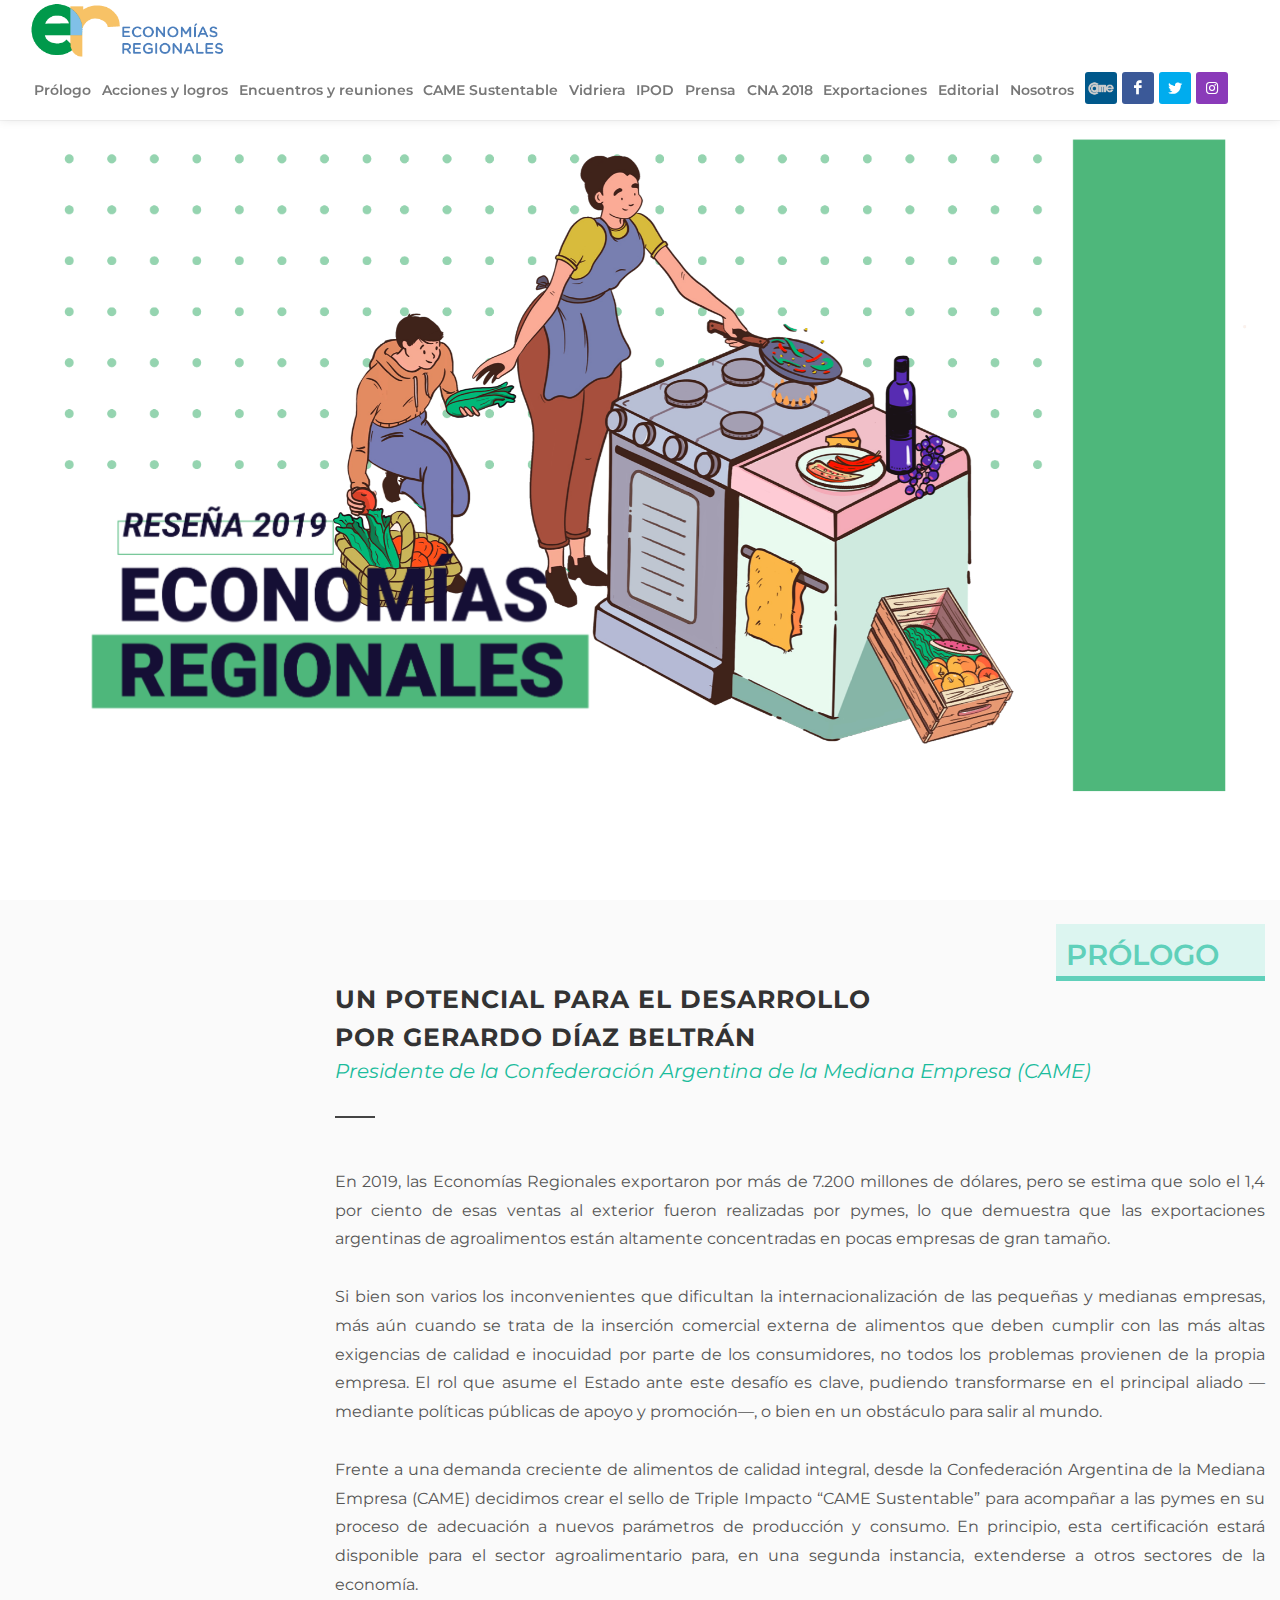
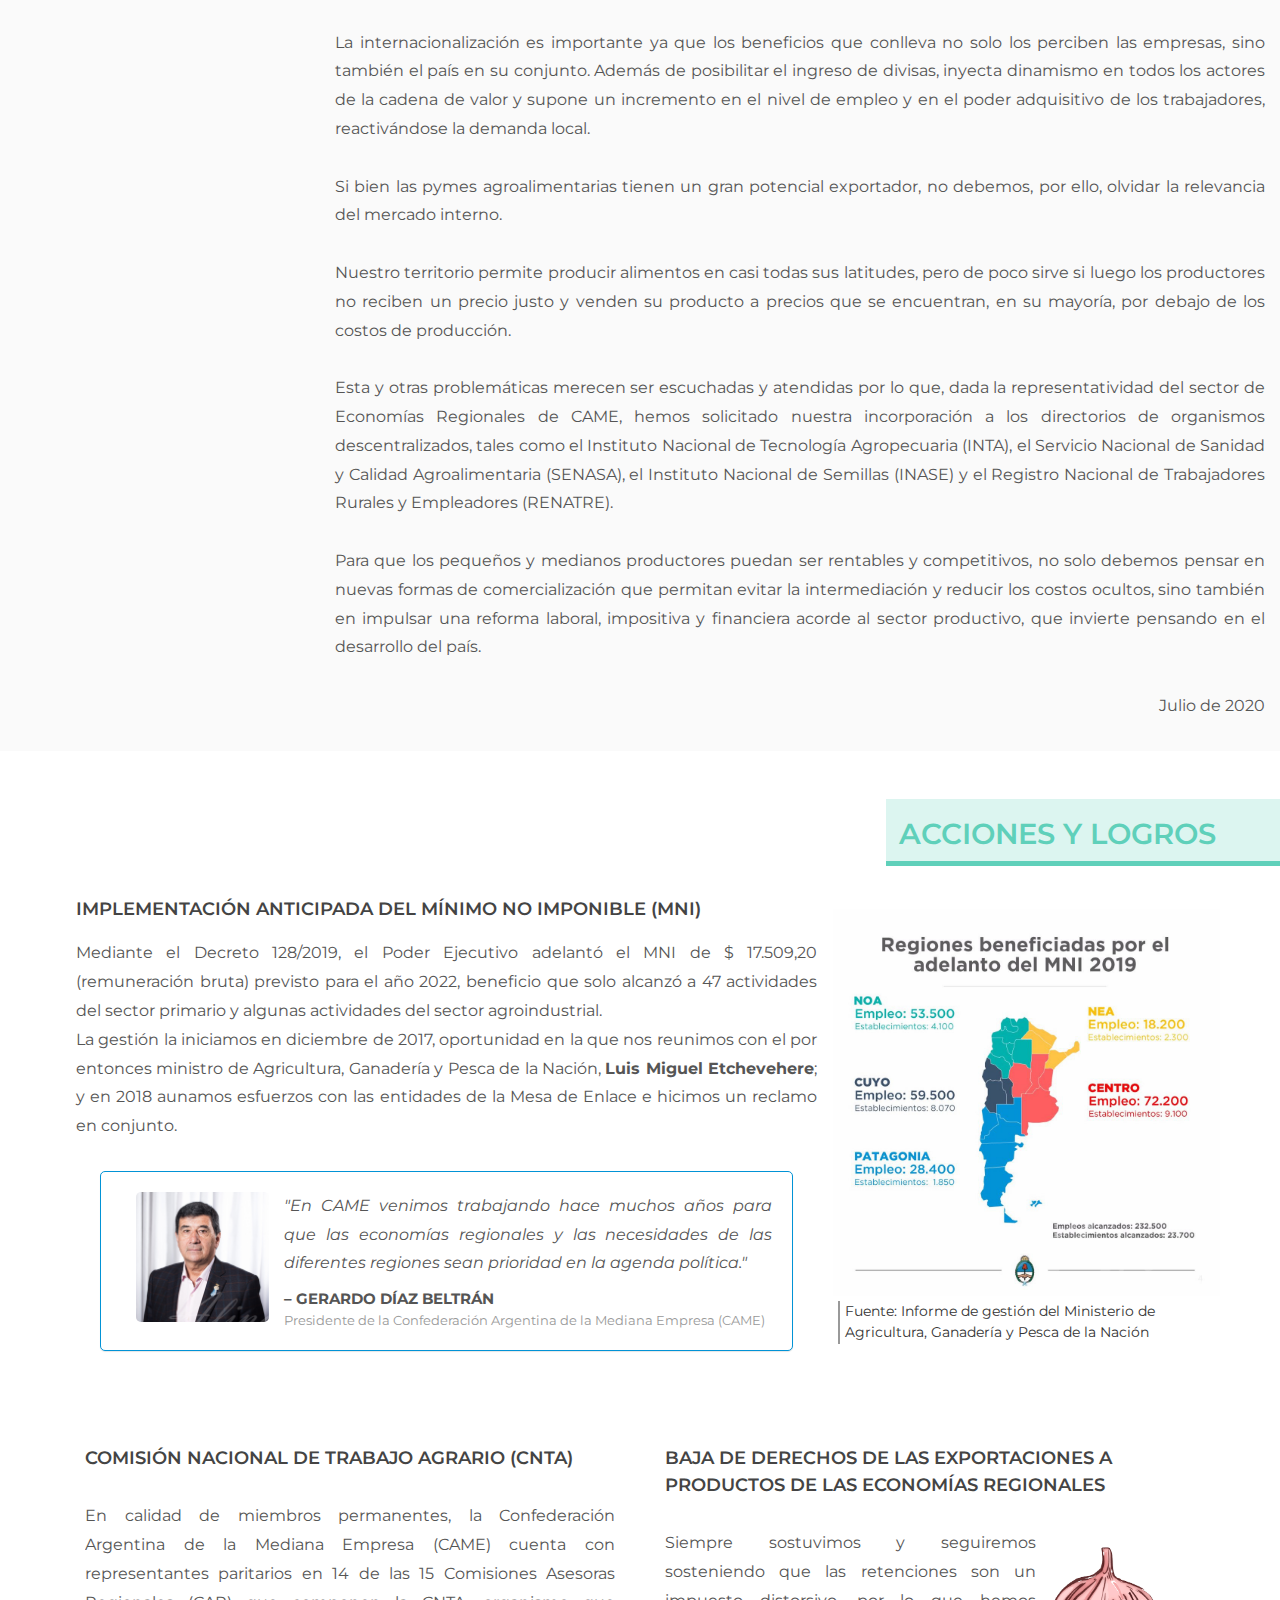
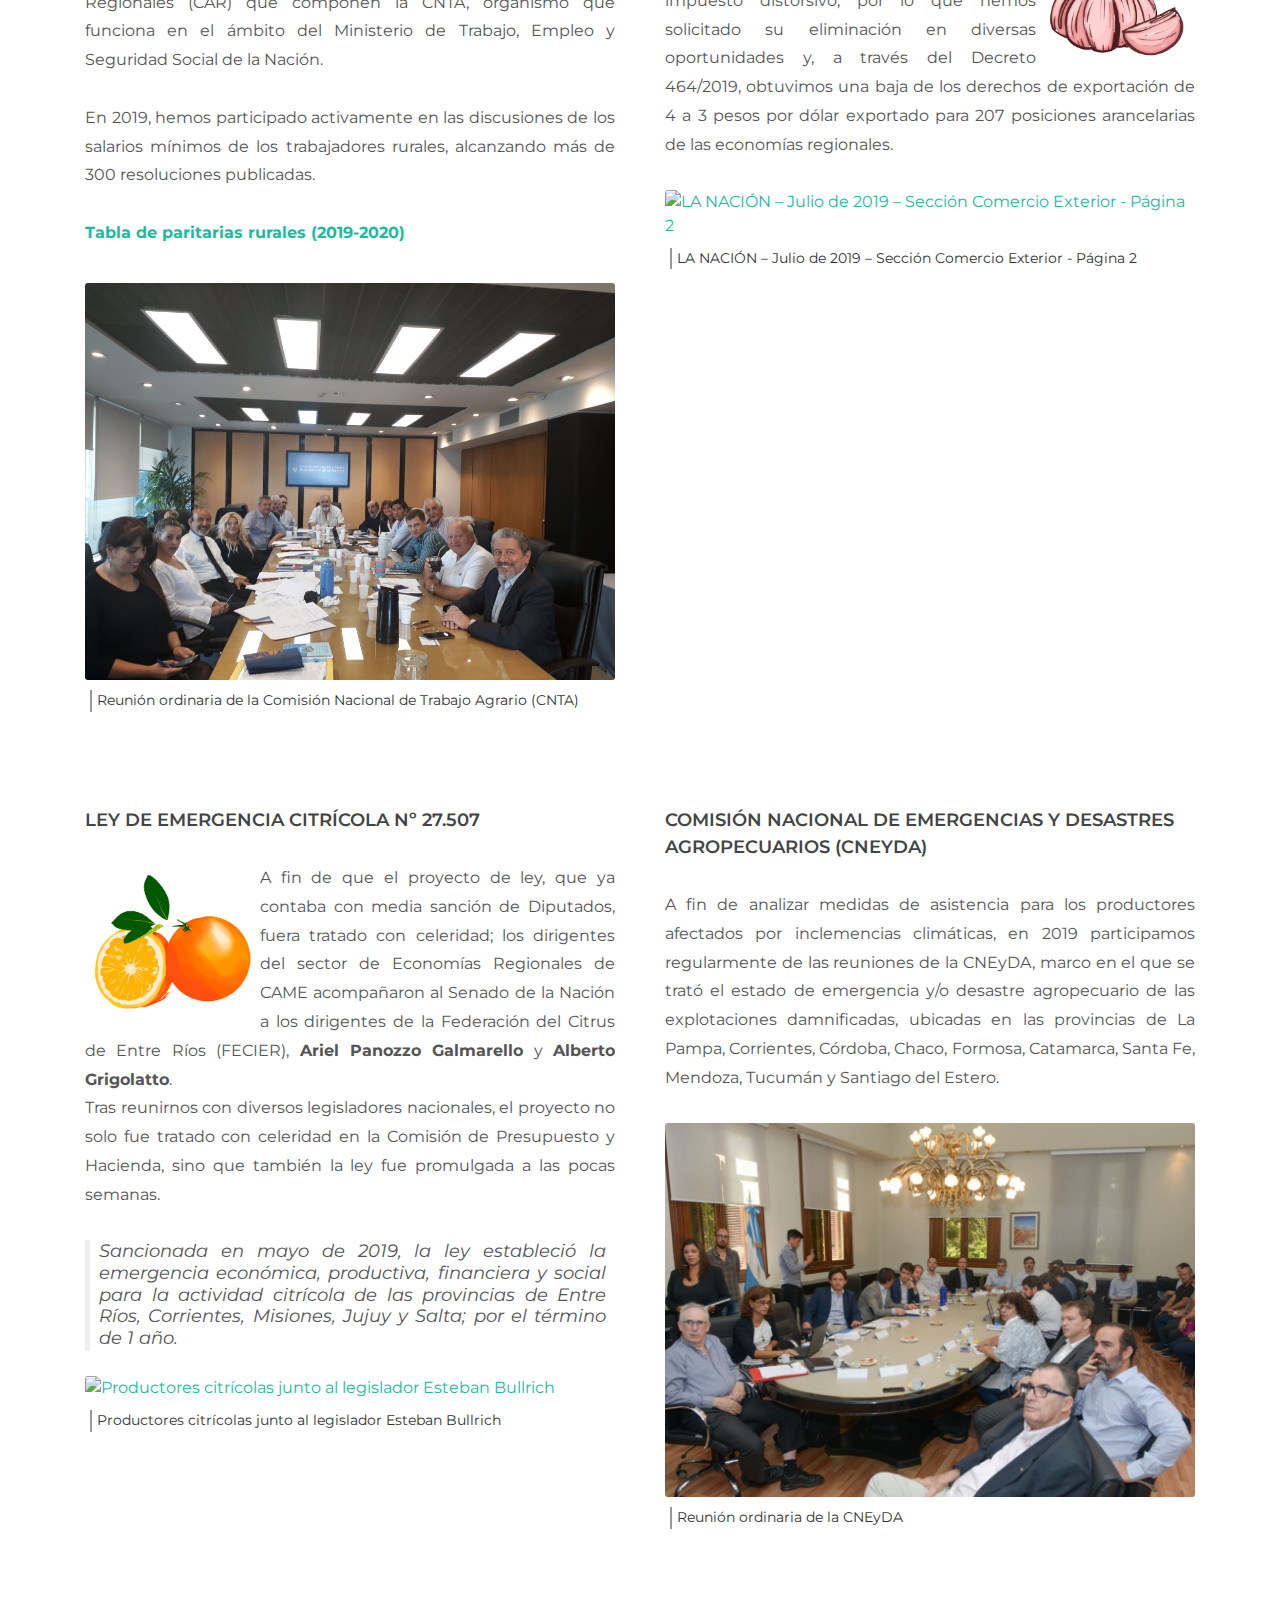
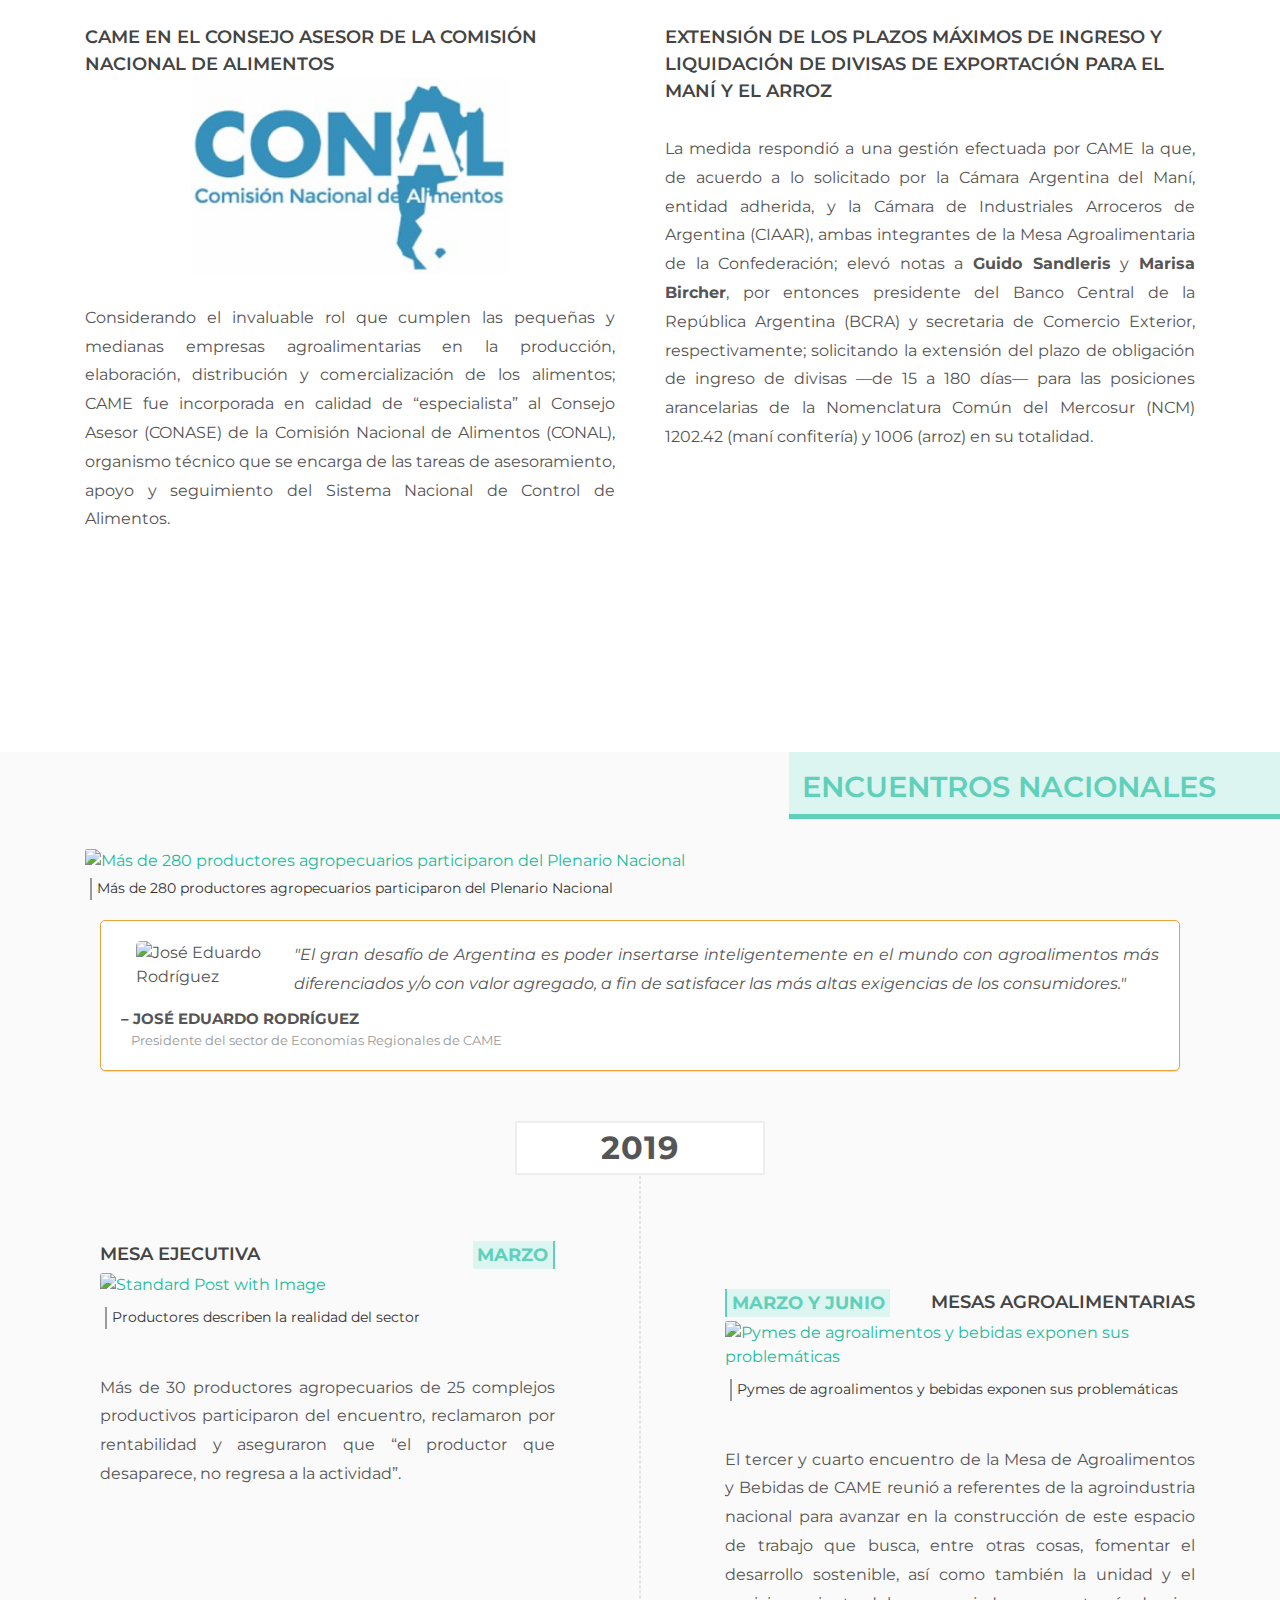
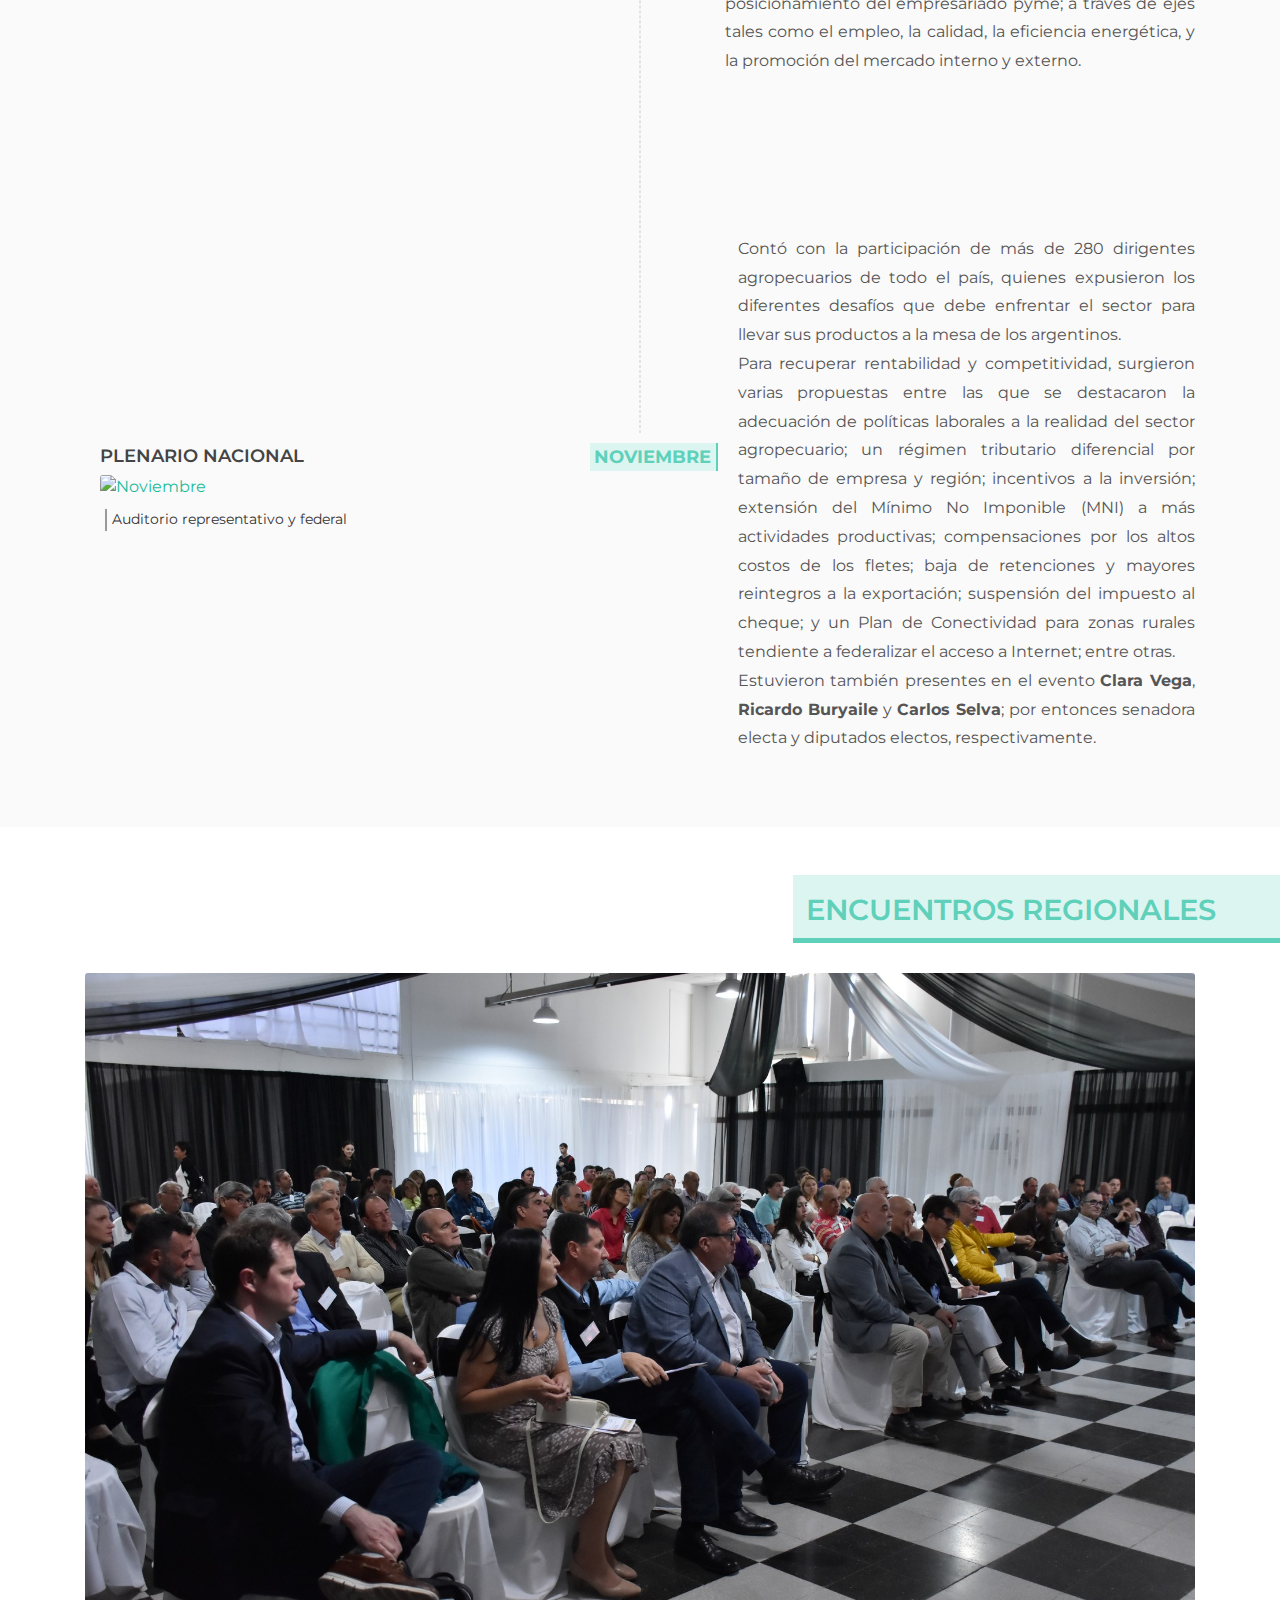
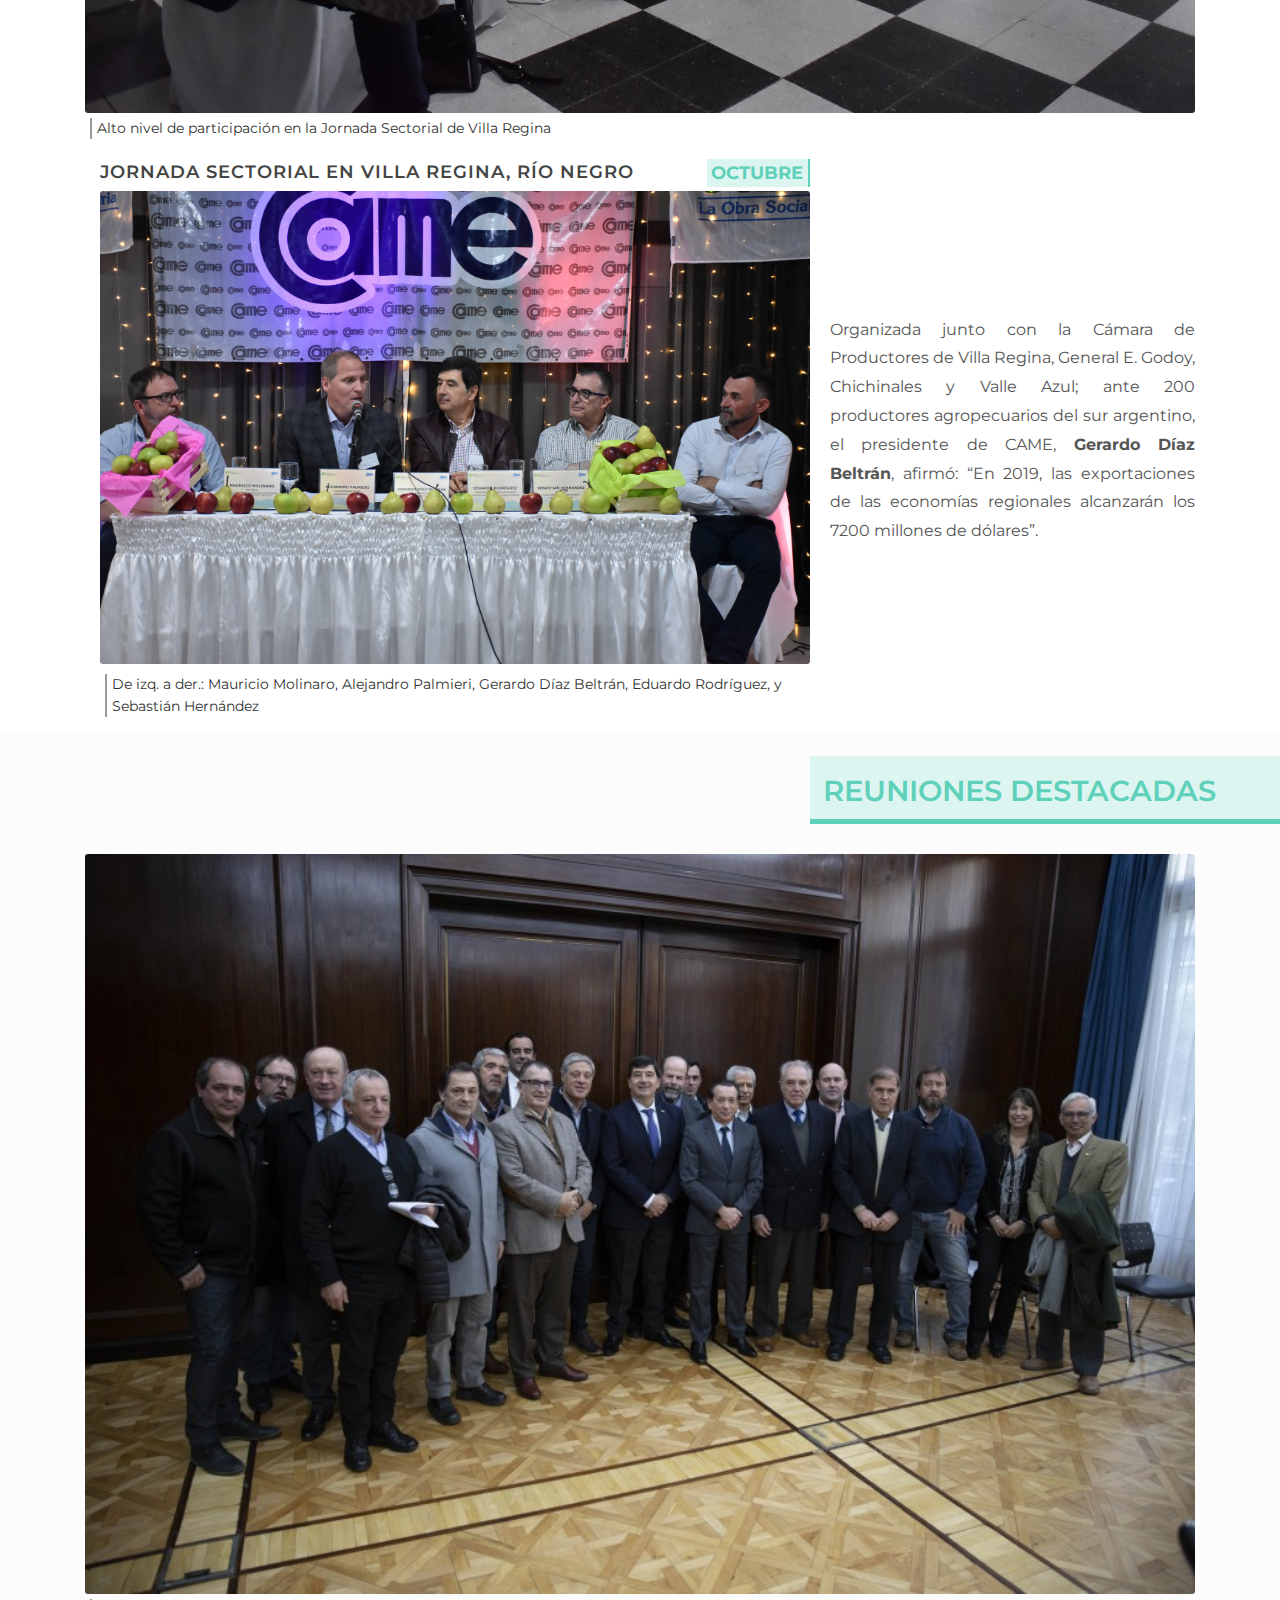
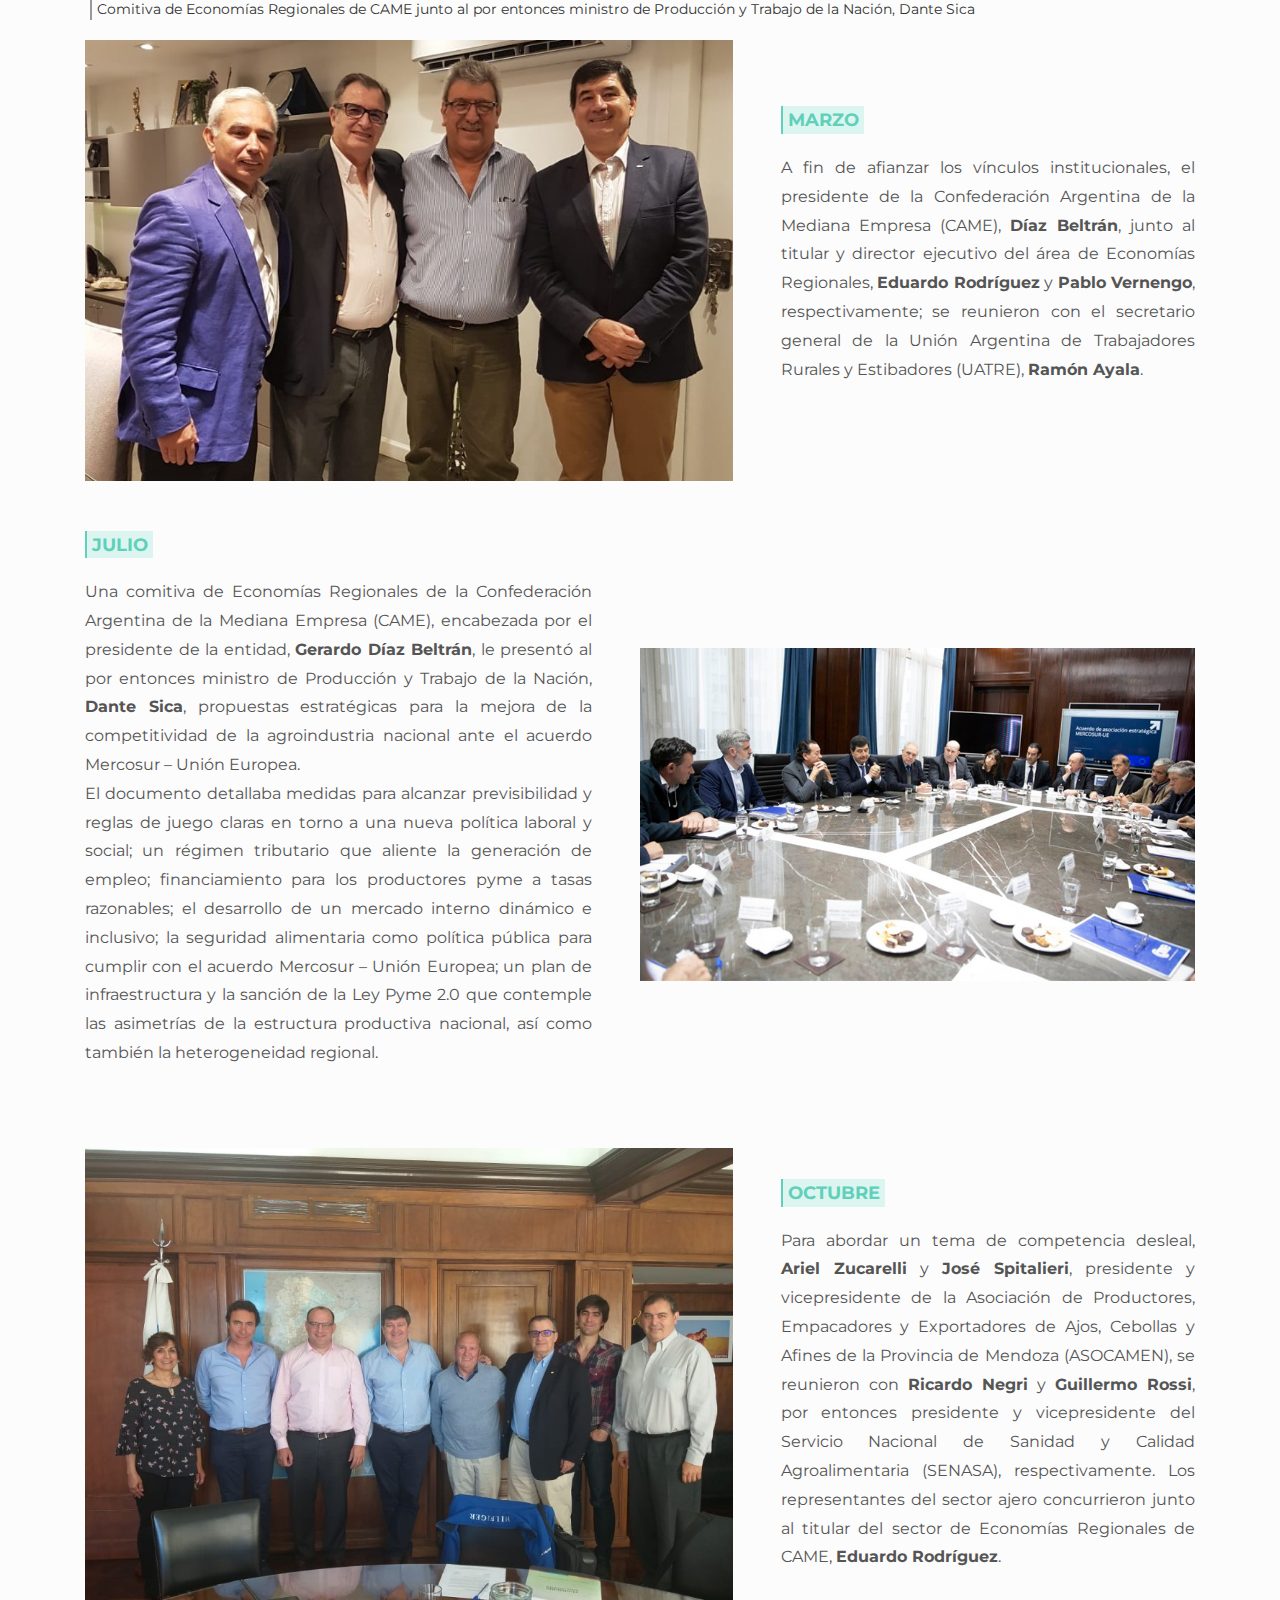
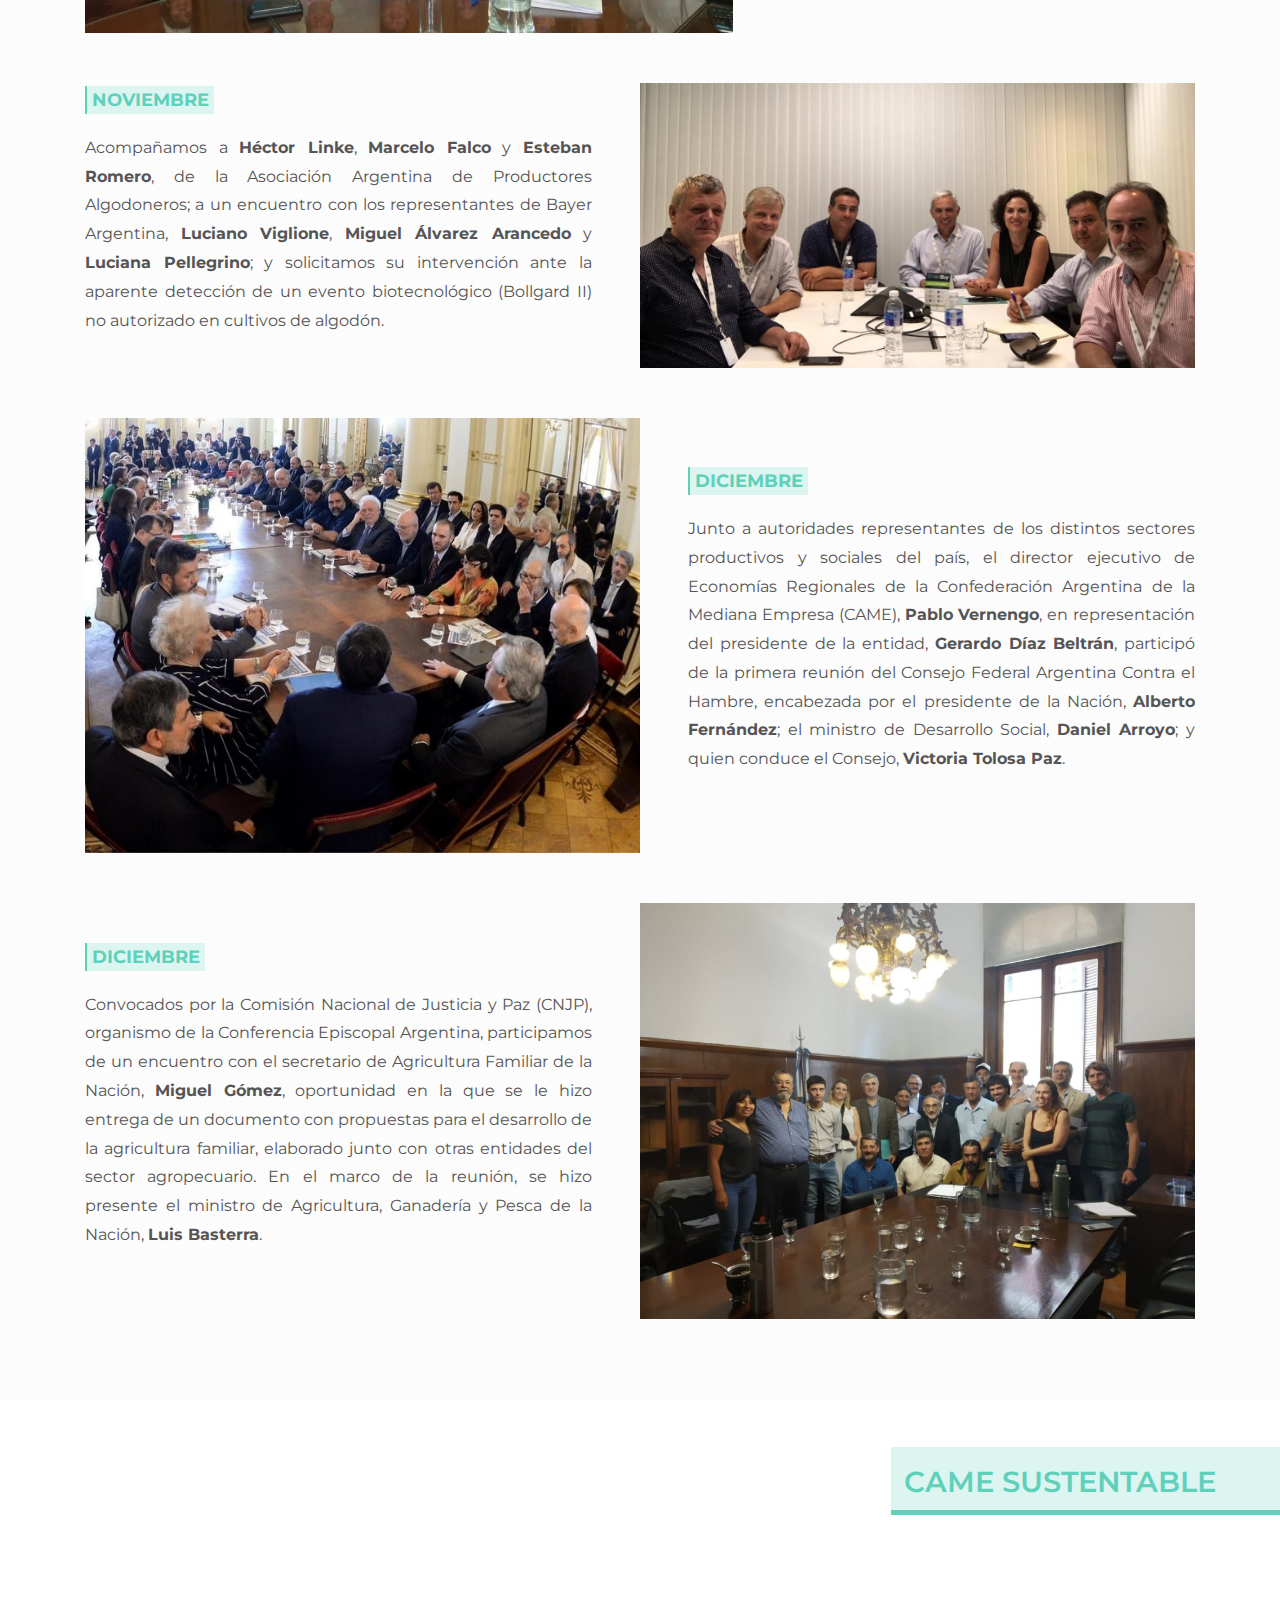
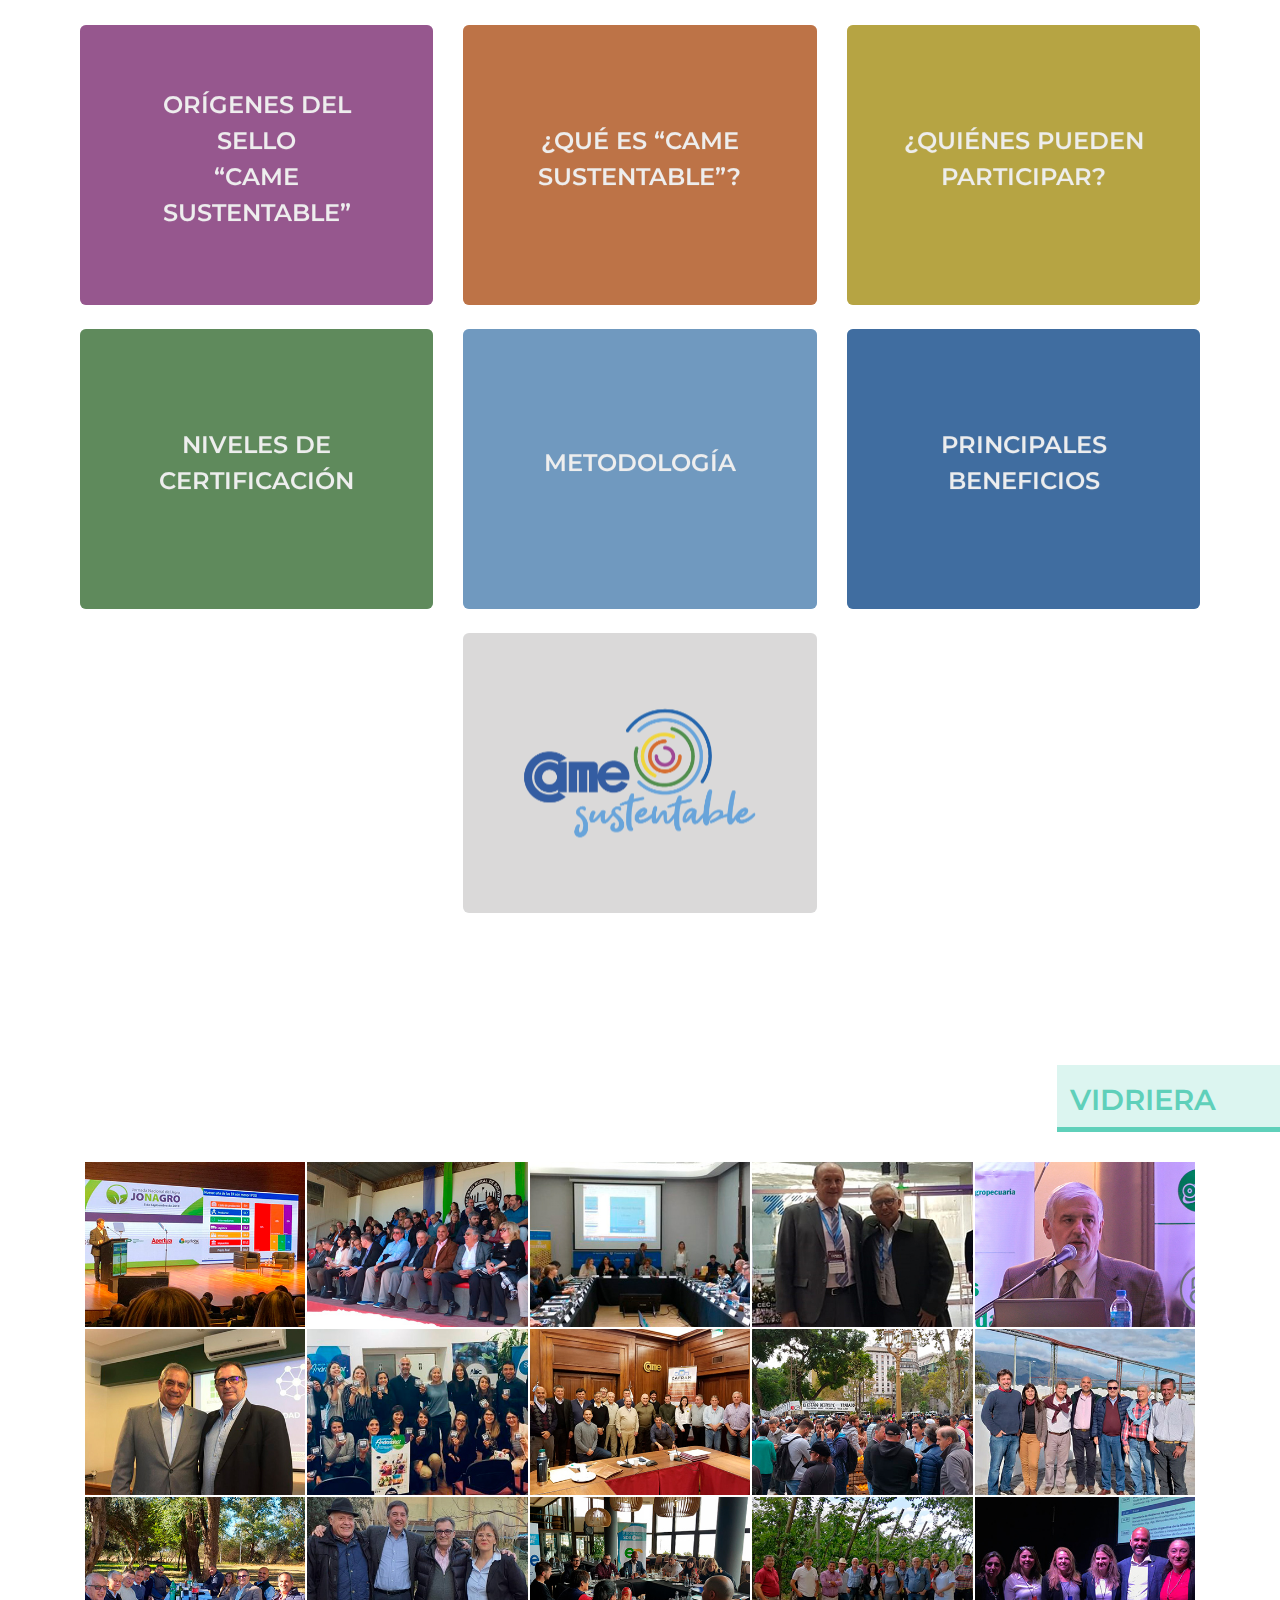
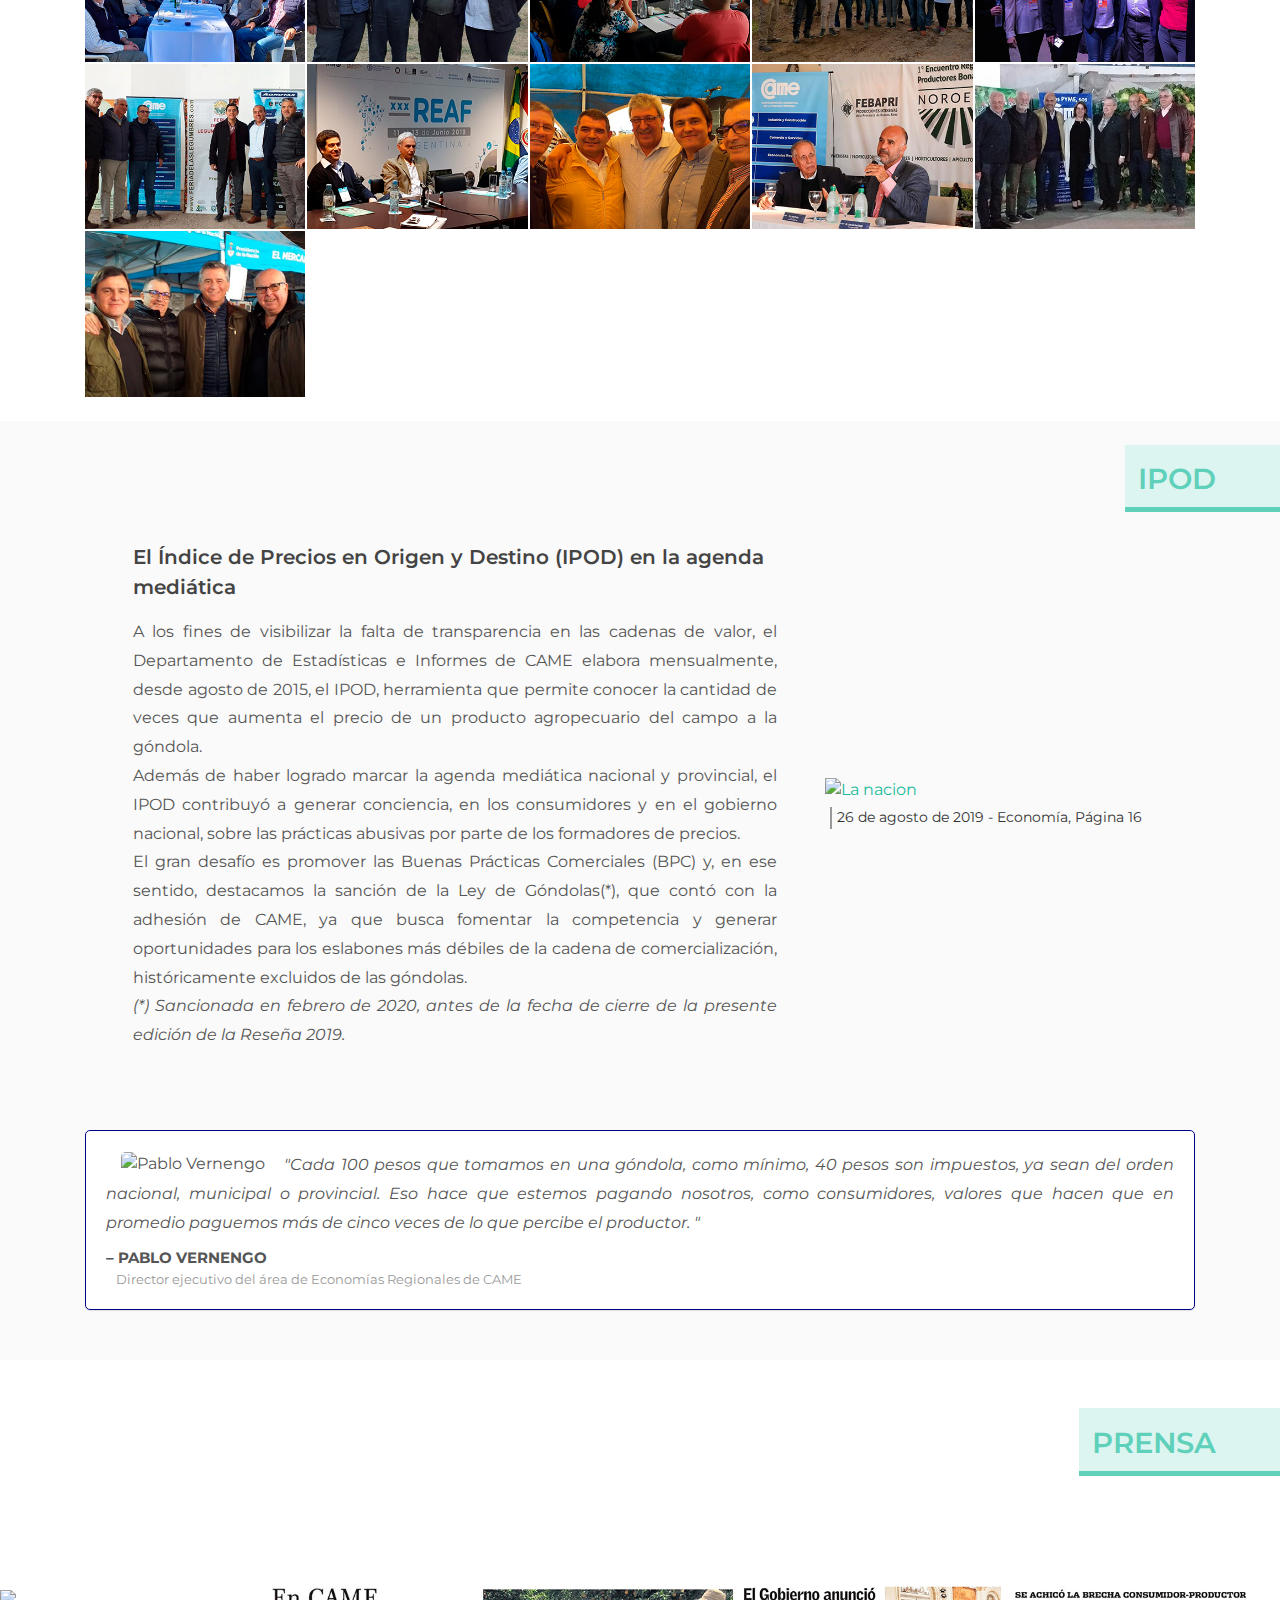
==== commit 9f772f01: "retocando tractor y slide" ====
--- a/index.html
+++ b/index.html
@@ -45,8 +45,8 @@
 	============================================= -->
 	<div id="wrapper" class="clearfix">
 
-		
-				<!-- Header
+
+		<!-- Header
 		============================================= -->
 		<header id="header" class="header-size-sm sticky-header sticky-header-shrink style-6" data-mobile-sticky="true">
 			<div id="header-wrap">
@@ -56,14 +56,24 @@
 						<!-- Logo
 						============================================= -->
 						<div id="logo">
-							<a href="#" data-href="#slider" class="standard-logo" data-dark-logo="imgs/logo.png"><img src="imgs/logo.png" alt="Economías Regionales - CAME"></a>
-							<a href="#" data-href="#slider" class="retina-logo" data-dark-logo="imgs/logo@2x.png"><img src="imgs/logo@2x.png" alt="Economías Regionales - CAME"></a>
+							<a href="#" data-href="#slider" class="standard-logo" data-dark-logo="imgs/logo.png"><img
+									src="imgs/logo.png" alt="Economías Regionales - CAME"></a>
+							<a href="#" data-href="#slider" class="retina-logo" data-dark-logo="imgs/logo@2x.png"><img
+									src="imgs/logo@2x.png" alt="Economías Regionales - CAME"></a>
 						</div><!-- #logo end -->
 
-				
+
 
 						<div id="primary-menu-trigger">
-							<svg class="svg-trigger" viewBox="0 0 100 100"><path d="m 30,33 h 40 c 3.722839,0 7.5,3.126468 7.5,8.578427 0,5.451959 -2.727029,8.421573 -7.5,8.421573 h -20"></path><path d="m 30,50 h 40"></path><path d="m 70,67 h -40 c 0,0 -7.5,-0.802118 -7.5,-8.365747 0,-7.563629 7.5,-8.634253 7.5,-8.634253 h 20"></path></svg>
+							<svg class="svg-trigger" viewBox="0 0 100 100">
+								<path
+									d="m 30,33 h 40 c 3.722839,0 7.5,3.126468 7.5,8.578427 0,5.451959 -2.727029,8.421573 -7.5,8.421573 h -20">
+								</path>
+								<path d="m 30,50 h 40"></path>
+								<path
+									d="m 70,67 h -40 c 0,0 -7.5,-0.802118 -7.5,-8.365747 0,-7.563629 7.5,-8.634253 7.5,-8.634253 h 20">
+								</path>
+							</svg>
 						</div>
 
 						<!-- Primary Navigation
@@ -71,65 +81,98 @@
 						<nav class="primary-menu ">
 
 							<ul class="menu-container one-page-menu" data-easing="easeInOutExpo" data-speed="1500">
-								<li class="menu-item"><a class="menu-link" href="#" data-href="#prologo"><div>Prólogo</div></a></li>
-								<li class="menu-item"><a class="menu-link" href="#" data-href="#acciones_logros"><div>Acciones y logros</div></a></li>
-								<li class="menu-item"><a class="menu-link" href="#" data-href="#encuentros_nacionales"><div>Encuentros y reuniones</div></a>
-								<ul class="sub-menu-container">
-									<li class="menu-item"><a class="menu-item" href="#encuentros_nacionales">Encuentros	Nacionales </a></li>
-									<li class="menu-item"><a class="menu-item" href="#encuentros_regionales">Encuentros	Regionales </a></li>
-									<li class="menu-item"><a class="menu-item" href="#reuniones_destacadas">Reuniones destacadas </a></li>
-								</ul></li>
-								<li class="menu-item"><a class="menu-link" href="#" data-href="#came_sustentable"><div>CAME Sustentable</div></a></li>
-								<li class="menu-item"><a class="menu-link" href="#" data-href="#vidriera"><div>Vidriera</div></a></li>
-								<li class="menu-item"><a class="menu-link" href="#" data-href="#ipod"><div>IPOD</div></a></li>
-								<li class="menu-item"><a class="menu-link" href="#" data-href="#prensa"><div>Prensa</div></a></li>
-								<li class="menu-item"><a class="menu-link" href="#" data-href="#censo_agropecuario"><div>CNA 2018</div></a></li>
-								<li class="menu-item"><a class="menu-link" href="#" data-href="#exportaciones"><div>Exportaciones</div></a></li>
-								<li class="menu-item"><a class="menu-link" href="#" data-href="#editorial"><div>Editorial</div></a></li>
-								<li class="menu-item"><a class="menu-link" href="#" data-href="#footer"><div>Nosotros</div></a></li>
-								
-															
-										<a href="http://www.redcame.org.ar/" target="_blank" class="social-icon si-small si-paypal si-colored" title="CAME">
-											<i class=""><img src="imgs/CAME.png" alt="CAME"></i>
-											<i class=""><img src="imgs/CAME.png" alt="CAME"></i>
-										</a>
-
-										<a href="https://www.facebook.com/redcame" target="_blank" class="social-icon si-small si-facebook si-colored" title="Facebook">
-											<i class="icon-facebook"></i>
-											<i class="icon-facebook"></i>
-										</a>
-										<a href="https://twitter.com/redcame" target="_blank" class="social-icon si-small si-twitter si-colored" title="Twitter">
-											<i class="icon-twitter"></i>
-											<i class="icon-twitter"></i>
-										</a>
-
-										<a href="https://www.instagram.com/redcame/" target="_blank" class="social-icon si-small si-instagram si-colored" title="Instagram">
-											<i class="icon-instagram"></i>
-											<i class="icon-instagram"></i>
-										</a>
-	
-	
-									
+								<li class="menu-item"><a class="menu-link" href="#" data-href="#prologo">
+										<div>Prólogo</div>
+									</a></li>
+								<li class="menu-item"><a class="menu-link" href="#" data-href="#acciones_logros">
+										<div>Acciones y logros</div>
+									</a></li>
+								<li class="menu-item"><a class="menu-link" href="#" data-href="#encuentros_nacionales">
+										<div>Encuentros y reuniones</div>
+									</a>
+									<ul class="sub-menu-container">
+										<li class="menu-item"><a class="menu-item"
+												href="#encuentros_nacionales">Encuentros nacionales </a></li>
+										<li class="menu-item"><a class="menu-item"
+												href="#encuentros_regionales">Encuentros regionales </a></li>
+										<li class="menu-item"><a class="menu-item"
+												href="#reuniones_destacadas">Reuniones destacadas </a></li>
+									</ul>
+								</li>
+								<li class="menu-item"><a class="menu-link" href="#" data-href="#came_sustentable">
+										<div>CAME Sustentable</div>
+									</a></li>
+								<li class="menu-item"><a class="menu-link" href="#" data-href="#vidriera">
+										<div>Vidriera</div>
+									</a></li>
+								<li class="menu-item"><a class="menu-link" href="#" data-href="#ipod">
+										<div>IPOD</div>
+									</a></li>
+								<li class="menu-item"><a class="menu-link" href="#" data-href="#prensa">
+										<div>Prensa</div>
+									</a></li>
+								<li class="menu-item"><a class="menu-link" href="#" data-href="#censo_agropecuario">
+										<div>CNA 2018</div>
+									</a></li>
+								<li class="menu-item"><a class="menu-link" href="#" data-href="#exportaciones">
+										<div>Exportaciones</div>
+									</a></li>
+								<li class="menu-item"><a class="menu-link" href="#" data-href="#editorial">
+										<div>Editorial</div>
+									</a></li>
+								<li class="menu-item"><a class="menu-link" href="#" data-href="#footer">
+										<div>Nosotros</div>
+									</a></li>
+
+
+								<a href="http://www.redcame.org.ar/" target="_blank"
+									class="social-icon si-small si-paypal si-colored" title="CAME"
+									style="margin-left: 0.5em;">
+									<i class=""><img src="imgs/CAME.png" alt="CAME"></i>
+									<i class=""><img src="imgs/CAME.png" alt="CAME"></i>
+								</a>
+
+								<a href="https://www.facebook.com/redcame" target="_blank"
+									class="social-icon si-small si-facebook si-colored" title="Facebook">
+									<i class="icon-facebook"></i>
+									<i class="icon-facebook"></i>
+								</a>
+								<a href="https://twitter.com/redcame" target="_blank"
+									class="social-icon si-small si-twitter si-colored" title="Twitter">
+									<i class="icon-twitter"></i>
+									<i class="icon-twitter"></i>
+								</a>
+
+								<a href="https://www.instagram.com/redcame/" target="_blank"
+									class="social-icon si-small si-instagram si-colored" title="Instagram">
+									<i class="icon-instagram"></i>
+									<i class="icon-instagram"></i>
+								</a>
+
+
+
 							</ul>
 
 						</nav><!-- #primary-menu end -->
 
-					
+
 
 					</div>
 				</div>
 			</div>
 			<div class="header-wrap-clone"></div>
 		</header><!-- #header end -->
-		
-		
-		
+
+
+
 
 		<!-- Slider
 		============================================= -->
-		<section id="slider" class="slider-element min-vh-100 include-header" style="margin-top: -110px;
+		<div class="hideonmobile">
+		<section id="slider" class="slider-element min-vh-100 include-header" 
+		style="margin-top: -110px;
 		background: url(imgs/TAPA-05.png), url(imgs/TAPA-04.png);
-		background-position: 0% 15%, 0% 20%;
+		background-position: 0% 15%, 0% 40%;
 		background-size: 100%, 100%;
 		background-repeat: no-repeat;">
 			<div class="slider-inner">
@@ -137,7 +180,7 @@
 				<div class="vertical-middle">
 					<div class="container py-5">
 						<div class="row">
-							<div class="col-lg-6 col-md-8">
+							<div class="col-lg-6 col-md-8 col-sm-12">
 								<div class="slider-title">
 									<h1 class="font-weight-bolder"
 										style="font-size: 6em; line-height: 1em; background: url(imgs/fondo_gr.png);">
@@ -151,10 +194,16 @@
 					</div>
 				</div>
 				<img src="imgs/tapa.png" alt="" class="slider-img parallax" data-start="margin-top: 0px;"
-					data-400="margin-top: 150px;" style="width: 67%;">
+					data-400="margin-top: 150px;" style="width: 70rem;">
 
 			</div>
-		</section><!-- #Slider End -->
+		</section>
+		</div>
+
+		<div class="showonmobile" style="display: none;">
+			<img src="imgs/tapa_cel.jpg" alt="RESEÑA 2019 - ECONOMÍAS REGIONALES">
+		</div>
+		<!-- #Slider End -->
 
 		<!-- Content
 		============================================= -->
@@ -163,9 +212,8 @@
 
 				<!-- Prologo -->
 				<section id="prologo" style="background-color: #fafafa;">
-					<div class="pt-5">
-						<h2 class="titulo_seccion prologo_editorial">Prólogo</h2>
-					</div>
+
+
 
 					<div class="row align-items-stretch m-0 p-0">
 
@@ -174,6 +222,9 @@
 						</div>
 
 						<div class="col-sm-12 col-md-9">
+							<div class="clearfix mt-4 mb-0">
+								<h2 class="titulo_seccion prologo_editorial mb-0 pb-0">Prólogo</h2>
+							</div>
 							<div>
 								<div class="heading-block">
 									<h3>Un potencial para el desarrollo<br>Por Gerardo Díaz Beltrán </h3>
@@ -283,7 +334,7 @@
 
 
 								<div class="grid-inner row align-items-center no-gutters">
-									<div class="portfolio-desc col-lg-8 pt-0">
+									<div class="portfolio-desc col-lg-8 pt-0 pr-3 pl-3">
 										<div class="entry-title">
 											<h2>Implementación anticipada del Mínimo No Imponible (MNI)</h2>
 										</div>
@@ -298,16 +349,17 @@
 											de la Nación, <b>Luis Miguel Etchevehere</b>; y en 2018 aunamos
 											esfuerzos con las entidades de la Mesa de Enlace e hicimos un reclamo en
 											conjunto.</p>
-										<div class="testimonial ml-4 mr-4" style="
-    border: 1px solid #0293d6;
-">
-											<div class="testi-image" style="width: 9em; height: 9em;">
-
-												<img src="imgs/a-l/GERARDO.JPG" alt="Gerardo Díaz Beltrán"
-													style="width: 100%; height: 100%;">
-
-											</div>
+
+
+
+
+										<div class="testimonial ml-4 mr-4" style="border: 1px solid #0293d6;">
+
 											<div class="testi-content">
+												<div class="col-lg-3 col-md-6 col-sm-6" style="float: left;">
+													<img src="imgs/a-l/GERARDO.JPG" alt="Gerardo Díaz Beltrán"
+														style="border-radius: 5px;">
+												</div>
 												<p>En CAME venimos trabajando hace muchos años para que las economías
 													regionales y las necesidades de las diferentes regiones sean
 													prioridad
@@ -370,15 +422,15 @@
 								</div>
 								<div class="entry col-sm-6 col-12">
 									<div class="grid-inner">
-										
-   
+
+
 
 										<div class="entry-title">
 											<h2>Baja de derechos de las exportaciones a productos de las Economías
 												Regionales</h2>
 										</div>
 										<div class="entry-content">
-											<img src="imgs/ajo.gif"  style=" width: 30%; float: right; padding: 1%;"/>
+											<img src="imgs/ajo.gif" style=" width: 30%; float: right; padding: 1%;" />
 											<p>Siempre sostuvimos y seguiremos sosteniendo que las retenciones son un
 												impuesto distorsivo, por lo que hemos solicitado su eliminación en
 												diversas oportunidades y, a través del Decreto 464/2019, obtuvimos una
@@ -394,10 +446,10 @@
 											LA NACIÓN – Julio de 2019 – Sección Comercio Exterior - Página 2
 										</div>
 									</div>
-									
-	
-								</div>
-					
+
+
+								</div>
+
 
 
 
@@ -410,7 +462,7 @@
 											<h2>Ley de Emergencia Citrícola Nº 27.507</h2>
 										</div>
 										<div class="entry-content">
-											<img src="imgs/nar.gif"  style=" width: 33%; float: left; padding: 1%;"/>
+											<img src="imgs/nar.gif" style=" width: 33%; float: left; padding: 1%;" />
 
 											<p>A fin de que el proyecto de ley, que ya contaba con media sanción de
 												Diputados, fuera tratado con celeridad; los dirigentes del sector de
@@ -422,8 +474,11 @@
 												fue tratado con celeridad en la Comisión de Presupuesto y Hacienda, sino
 												que también la ley fue promulgada a las pocas semanas. </p>
 
-											<blockquote>
-												<p style="line-height: 1.5;">Sancionada en mayo de 2019, la ley
+											<blockquote style="
+												padding: 0.1em 0.5em;
+											">
+												<p style="line-height: 1.2; margin-bottom: 0;">Sancionada en mayo de
+													2019, la ley
 													estableció la emergencia
 													económica, productiva, financiera y social para la actividad
 													citrícola de las provincias de Entre Ríos, Corrientes, Misiones,
@@ -548,7 +603,7 @@
 				<!--Fin acciones y logros-->
 
 				<!--Encuentros nacionales-->
-				<section id="encuentros_nacionales" style="background-color: #fafafa;">>
+				<section id="encuentros_nacionales" style="background-color: #fafafa;">
 					<div class="clearfix">
 						<h2 class="titulo_seccion">Encuentros nacionales</h2>
 					</div>
@@ -1056,7 +1111,8 @@
 									</div>
 									<div class="flip-card-back no-after" style="background-color: #D66E30;">
 										<div class="flip-card-inner">
-											<p class="mb-2 text-white" style="line-height: 1.2;">Es una certificación
+											<p class="mb-2 text-white" style="line-height: 1.15; font-size: 0.9rem;">Es
+												una certificación
 												para empresas, única en su tipo en Latinoamérica, fundamentada en los
 												principios del Triple Impacto y alineada con los Objetivos de Desarrollo
 												Sostenible (ODS) de las Naciones Unidas que, entre otras bondades,
@@ -1189,7 +1245,7 @@
 										<div class="flip-card-inner">
 											<h3 class="text-uppercase" style="font-weight: 600;">Más información</h3>
 											<a href="mailto:sellocamesustentable@came.org.ar"
-												class="button button-border button-light button-rounded text-uppercase m-0">contactanos</a>
+												class="button button-border button-light button-rounded text-uppercase m-0">contacto</a>
 										</div>
 									</div>
 								</div>
@@ -1441,476 +1497,508 @@
 					<div class="clearfix mt-4 pt-4">
 						<h2 class="titulo_seccion">Prensa</h2>
 					</div>
-					<div class="content-wrap" style="
-					background: url(imgs/leyendo_diario.png);
-					background-position: -1% 100%;
-					background-size: 17%;
-					background-repeat: no-repeat;">
-
-
-
-						<div class="container clearfix">
-
-							<div id="related-portfolio"
-								class="owl-carousel owl-carousel-full portfolio-carousel carousel-widget"
-								data-margin="10" data-pagi="false" data-items-xs="1" data-items-sm="2" data-items-md="3"
-								data-items-lg="4" data-lightbox="gallery">
-
-								<!-- CLARÍN – Enero (nombre del medio con mayúscula y mes con minúscula). 
+					<div class="content-wrap">
+
+
+
+						<div style="padding-right: 1em;">
+							<div class="row">
+								<div class="hideonmobile col-sm-3 col-md-4 col-lg-2"> <img
+										src="imgs/leyendo_diario.png">
+								</div>
+								<div class="col-sm-12 col-md-8 col-lg-10">
+									<div id="related-portfolio"
+										class="owl-carousel owl-carousel-full portfolio-carousel carousel-widget"
+										data-margin="5" data-pagi="true" data-items-xs="1" data-items-sm="1"
+										data-items-md="2" data-items-lg="2" data-lightbox="gallery">
+
+										<!-- CLARÍN – Enero (nombre del medio con mayúscula y mes con minúscula). 
 El País – Página 18 (sección y página con minúscula).
 -->
-								<article class="portfolio-item pf-uielements pf-media">
-									<div class="grid-inner">
-										<div class="portfolio-image">
-											<img src="imgs/h/001_lt.jpg">
-											<div class="bg-overlay">
-												<div class="bg-overlay-content dark flex-column"
-													data-hover-animate="fadeIn">
-													<div class="portfolio-desc pt-0 center"
-														data-hover-animate="fadeInDownSmall"
-														data-hover-animate-out="fadeOutUpSmall" data-hover-speed="350">
+										<article class="portfolio-item pf-uielements pf-media">
+											<div class="grid-inner">
+												<div class="portfolio-image">
+													<img src="imgs/h/001_lt.jpg">
+													<div class="bg-overlay">
+														<div class="bg-overlay-content dark flex-column"
+															data-hover-animate="fadeIn">
+															<div class="portfolio-desc pt-0 center"
+																data-hover-animate="fadeInDownSmall"
+																data-hover-animate-out="fadeOutUpSmall"
+																data-hover-speed="350">
+															</div>
+															<div class="d-flex">
+																<a href="imgs/h/001_b.jpg"
+																	class="overlay-trigger-icon bg-light text-dark"
+																	data-hover-animate="fadeInUpSmall"
+																	data-hover-animate-out="fadeOutDownSmall"
+																	data-hover-speed="350" data-lightbox="image"
+																	title="EL CRONISTA - Enero - Economía & Política – Página 6"><i
+																		class="icon-line-plus"></i></a>
+															</div>
+														</div>
+														<div class="bg-overlay-bg dark" data-hover-animate="fadeIn">
+														</div>
 													</div>
-													<div class="d-flex">
-														<a href="imgs/h/001_b.jpg"
-															class="overlay-trigger-icon bg-light text-dark"
-															data-hover-animate="fadeInUpSmall"
-															data-hover-animate-out="fadeOutDownSmall"
-															data-hover-speed="350" data-lightbox="image"
-															title="EL CRONISTA - Enero - Economía & Política – Página 6"><i
-																class="icon-line-plus"></i></a>
+												</div>
+												<div class="portfolio-desc">
+													<h3>EL CRONISTA - Enero</h3>
+													<span>Economía & Política – Página 6</span>
+												</div>
+											</div>
+										</article>
+										<article class="portfolio-item pf-uielements pf-media">
+											<div class="grid-inner">
+												<div class="portfolio-image">
+													<img src="imgs/h/015_lt.jpg">
+													<div class="bg-overlay">
+														<div class="bg-overlay-content dark flex-column"
+															data-hover-animate="fadeIn">
+															<div class="portfolio-desc pt-0 center"
+																data-hover-animate="fadeInDownSmall"
+																data-hover-animate-out="fadeOutUpSmall"
+																data-hover-speed="350">
+															</div>
+															<div class="d-flex">
+																<a href="imgs/h/015_b.jpg"
+																	class="overlay-trigger-icon bg-light text-dark"
+																	data-hover-animate="fadeInUpSmall"
+																	data-hover-animate-out="fadeOutDownSmall"
+																	data-hover-speed="350" data-lightbox="image"
+																	title="CLARÍN - Enero - Suplemento rural - Página 4"><i
+																		class="icon-line-plus"></i></a>
+															</div>
+														</div>
+														<div class="bg-overlay-bg dark" data-hover-animate="fadeIn">
+														</div>
 													</div>
 												</div>
-												<div class="bg-overlay-bg dark" data-hover-animate="fadeIn"></div>
-											</div>
-										</div>
-										<div class="portfolio-desc">
-											<h3>EL CRONISTA - Enero</h3>
-											<span>Economía & Política – Página 6</span>
-										</div>
-									</div>
-								</article>
-								<article class="portfolio-item pf-uielements pf-media">
-									<div class="grid-inner">
-										<div class="portfolio-image">
-											<img src="imgs/h/015_lt.jpg">
-											<div class="bg-overlay">
-												<div class="bg-overlay-content dark flex-column"
-													data-hover-animate="fadeIn">
-													<div class="portfolio-desc pt-0 center"
-														data-hover-animate="fadeInDownSmall"
-														data-hover-animate-out="fadeOutUpSmall" data-hover-speed="350">
+												<div class="portfolio-desc">
+													<h3>CLARÍN - Enero</h3>
+													<span>Suplemento rural - Página 4</span>
+												</div>
+											</div>
+										</article>
+										<article class="portfolio-item pf-uielements pf-media">
+											<div class="grid-inner">
+												<div class="portfolio-image">
+													<img src="imgs/h/002_lt.jpg">
+													<div class="bg-overlay">
+														<div class="bg-overlay-content dark flex-column"
+															data-hover-animate="fadeIn">
+															<div class="portfolio-desc pt-0 center"
+																data-hover-animate="fadeInDownSmall"
+																data-hover-animate-out="fadeOutUpSmall"
+																data-hover-speed="350">
+															</div>
+															<div class="d-flex">
+																<a href="imgs/h/002_b.jpg"
+																	class="overlay-trigger-icon bg-light text-dark"
+																	data-hover-animate="fadeInUpSmall"
+																	data-hover-animate-out="fadeOutDownSmall"
+																	data-hover-speed="350" data-lightbox="image"
+																	title="BAE - Febrero - Economía & Finanzas – Página 4"><i
+																		class="icon-line-plus"></i></a>
+															</div>
+														</div>
+														<div class="bg-overlay-bg dark" data-hover-animate="fadeIn">
+														</div>
 													</div>
-													<div class="d-flex">
-														<a href="imgs/h/015_b.jpg"
-															class="overlay-trigger-icon bg-light text-dark"
-															data-hover-animate="fadeInUpSmall"
-															data-hover-animate-out="fadeOutDownSmall"
-															data-hover-speed="350" data-lightbox="image"
-															title="CLARÍN - Enero - Suplemento rural - Página 4"><i
-																class="icon-line-plus"></i></a>
+												</div>
+												<div class="portfolio-desc">
+													<h3>BAE - Febrero</h3>
+													<span>Economía & Finanzas – Página 4</span>
+												</div>
+											</div>
+										</article>
+										<article class="portfolio-item pf-uielements pf-media">
+											<div class="grid-inner">
+												<div class="portfolio-image">
+													<img src="imgs/h/003_lt.jpg">
+													<div class="bg-overlay">
+														<div class="bg-overlay-content dark flex-column"
+															data-hover-animate="fadeIn">
+															<div class="portfolio-desc pt-0 center"
+																data-hover-animate="fadeInDownSmall"
+																data-hover-animate-out="fadeOutUpSmall"
+																data-hover-speed="350">
+															</div>
+															<div class="d-flex">
+																<a href="imgs/h/003_b.jpg"
+																	class="overlay-trigger-icon bg-light text-dark"
+																	data-hover-animate="fadeInUpSmall"
+																	data-hover-animate-out="fadeOutDownSmall"
+																	data-hover-speed="350" data-lightbox="image"
+																	title="CRÓNICA - Marzo - Sección Economía - Página 5"><i
+																		class="icon-line-plus"></i></a>
+															</div>
+														</div>
+														<div class="bg-overlay-bg dark" data-hover-animate="fadeIn">
+														</div>
 													</div>
 												</div>
-												<div class="bg-overlay-bg dark" data-hover-animate="fadeIn"></div>
-											</div>
-										</div>
-										<div class="portfolio-desc">
-											<h3>CLARÍN - Enero</h3>
-											<span>Suplemento rural - Página 4</span>
-										</div>
-									</div>
-								</article>
-								<article class="portfolio-item pf-uielements pf-media">
-									<div class="grid-inner">
-										<div class="portfolio-image">
-											<img src="imgs/h/002_lt.jpg">
-											<div class="bg-overlay">
-												<div class="bg-overlay-content dark flex-column"
-													data-hover-animate="fadeIn">
-													<div class="portfolio-desc pt-0 center"
-														data-hover-animate="fadeInDownSmall"
-														data-hover-animate-out="fadeOutUpSmall" data-hover-speed="350">
+												<div class="portfolio-desc">
+													<h3>CRÓNICA - Marzo</h3>
+													<span>Economía - Página 5</span>
+												</div>
+											</div>
+										</article>
+										<article class="portfolio-item pf-uielements pf-media">
+											<div class="grid-inner">
+												<div class="portfolio-image">
+													<img src="imgs/h/004_lt.jpg">
+													<div class="bg-overlay">
+														<div class="bg-overlay-content dark flex-column"
+															data-hover-animate="fadeIn">
+															<div class="portfolio-desc pt-0 center"
+																data-hover-animate="fadeInDownSmall"
+																data-hover-animate-out="fadeOutUpSmall"
+																data-hover-speed="350">
+															</div>
+															<div class="d-flex">
+																<a href="imgs/h/004_b.jpg"
+																	class="overlay-trigger-icon bg-light text-dark"
+																	data-hover-animate="fadeInUpSmall"
+																	data-hover-animate-out="fadeOutDownSmall"
+																	data-hover-speed="350" data-lightbox="image"
+																	title="CLARÍN - Abril - El País – Página 16"><i
+																		class="icon-line-plus"></i></a>
+															</div>
+														</div>
+														<div class="bg-overlay-bg dark" data-hover-animate="fadeIn">
+														</div>
 													</div>
-													<div class="d-flex">
-														<a href="imgs/h/002_b.jpg"
-															class="overlay-trigger-icon bg-light text-dark"
-															data-hover-animate="fadeInUpSmall"
-															data-hover-animate-out="fadeOutDownSmall"
-															data-hover-speed="350" data-lightbox="image"
-															title="BAE - Febrero - Economía & Finanzas – Página 4"><i
-																class="icon-line-plus"></i></a>
+												</div>
+												<div class="portfolio-desc">
+													<h3>CLARÍN - Abril</h3>
+													<span>El País – Página 16</span>
+												</div>
+											</div>
+										</article>
+										<article class="portfolio-item pf-uielements pf-media">
+											<div class="grid-inner">
+												<div class="portfolio-image">
+													<img src="imgs/h/005_lt.jpg">
+													<div class="bg-overlay">
+														<div class="bg-overlay-content dark flex-column"
+															data-hover-animate="fadeIn">
+															<div class="portfolio-desc pt-0 center"
+																data-hover-animate="fadeInDownSmall"
+																data-hover-animate-out="fadeOutUpSmall"
+																data-hover-speed="350">
+															</div>
+															<div class="d-flex">
+																<a href="imgs/h/005_b.jpg"
+																	class="overlay-trigger-icon bg-light text-dark"
+																	data-hover-animate="fadeInUpSmall"
+																	data-hover-animate-out="fadeOutDownSmall"
+																	data-hover-speed="350" data-lightbox="image"
+																	title="CLARÍN - Mayo - El País - Página 8"><i
+																		class="icon-line-plus"></i></a>
+															</div>
+														</div>
+														<div class="bg-overlay-bg dark" data-hover-animate="fadeIn">
+														</div>
 													</div>
 												</div>
-												<div class="bg-overlay-bg dark" data-hover-animate="fadeIn"></div>
-											</div>
-										</div>
-										<div class="portfolio-desc">
-											<h3>BAE - Febrero</h3>
-											<span>Economía & Finanzas – Página 4</span>
-										</div>
-									</div>
-								</article>
-								<article class="portfolio-item pf-uielements pf-media">
-									<div class="grid-inner">
-										<div class="portfolio-image">
-											<img src="imgs/h/003_lt.jpg">
-											<div class="bg-overlay">
-												<div class="bg-overlay-content dark flex-column"
-													data-hover-animate="fadeIn">
-													<div class="portfolio-desc pt-0 center"
-														data-hover-animate="fadeInDownSmall"
-														data-hover-animate-out="fadeOutUpSmall" data-hover-speed="350">
+												<div class="portfolio-desc">
+													<h3>CLARÍN - Mayo</h3>
+													<span>El País - Página 8</span>
+												</div>
+											</div>
+										</article>
+										<article class="portfolio-item pf-uielements pf-media">
+											<div class="grid-inner">
+												<div class="portfolio-image">
+													<img src="imgs/h/006_lt.jpg">
+													<div class="bg-overlay">
+														<div class="bg-overlay-content dark flex-column"
+															data-hover-animate="fadeIn">
+															<div class="portfolio-desc pt-0 center"
+																data-hover-animate="fadeInDownSmall"
+																data-hover-animate-out="fadeOutUpSmall"
+																data-hover-speed="350">
+															</div>
+															<div class="d-flex">
+																<a href="imgs/h/006_b.jpg"
+																	class="overlay-trigger-icon bg-light text-dark"
+																	data-hover-animate="fadeInUpSmall"
+																	data-hover-animate-out="fadeOutDownSmall"
+																	data-hover-speed="350" data-lightbox="image"
+																	title="DIARIO POPULAR - Junio - Economía – Página 12"><i
+																		class="icon-line-plus"></i></a>
+															</div>
+														</div>
+														<div class="bg-overlay-bg dark" data-hover-animate="fadeIn">
+														</div>
 													</div>
-													<div class="d-flex">
-														<a href="imgs/h/003_b.jpg"
-															class="overlay-trigger-icon bg-light text-dark"
-															data-hover-animate="fadeInUpSmall"
-															data-hover-animate-out="fadeOutDownSmall"
-															data-hover-speed="350" data-lightbox="image"
-															title="CRÓNICA - Marzo - Sección Economía - Página 5"><i
-																class="icon-line-plus"></i></a>
+												</div>
+												<div class="portfolio-desc">
+													<h3>DIARIO POPULAR - Junio</h3>
+													<span>Economía – Página 12</span>
+												</div>
+											</div>
+										</article>
+										<article class="portfolio-item pf-uielements pf-media">
+											<div class="grid-inner">
+												<div class="portfolio-image">
+													<img src="imgs/h/007_lt.jpg">
+													<div class="bg-overlay">
+														<div class="bg-overlay-content dark flex-column"
+															data-hover-animate="fadeIn">
+															<div class="portfolio-desc pt-0 center"
+																data-hover-animate="fadeInDownSmall"
+																data-hover-animate-out="fadeOutUpSmall"
+																data-hover-speed="350">
+															</div>
+															<div class="d-flex">
+																<a href="imgs/h/007_b.jpg"
+																	class="overlay-trigger-icon bg-light text-dark"
+																	data-hover-animate="fadeInUpSmall"
+																	data-hover-animate-out="fadeOutDownSmall"
+																	data-hover-speed="350" data-lightbox="image"
+																	title="PERFIL - Julio - Suplemento Super Campo - Página 2"><i
+																		class="icon-line-plus"></i></a>
+															</div>
+														</div>
+														<div class="bg-overlay-bg dark" data-hover-animate="fadeIn">
+														</div>
 													</div>
 												</div>
-												<div class="bg-overlay-bg dark" data-hover-animate="fadeIn"></div>
-											</div>
-										</div>
-										<div class="portfolio-desc">
-											<h3>CRÓNICA - Marzo</h3>
-											<span>Economía - Página 5</span>
-										</div>
-									</div>
-								</article>
-								<article class="portfolio-item pf-uielements pf-media">
-									<div class="grid-inner">
-										<div class="portfolio-image">
-											<img src="imgs/h/004_lt.jpg">
-											<div class="bg-overlay">
-												<div class="bg-overlay-content dark flex-column"
-													data-hover-animate="fadeIn">
-													<div class="portfolio-desc pt-0 center"
-														data-hover-animate="fadeInDownSmall"
-														data-hover-animate-out="fadeOutUpSmall" data-hover-speed="350">
+												<div class="portfolio-desc">
+													<h3>PERFIL - Julio</h3>
+													<span>Suplemento Super Campo - Página 2</span>
+												</div>
+											</div>
+										</article>
+										<article class="portfolio-item pf-uielements pf-media">
+											<div class="grid-inner">
+												<div class="portfolio-image">
+													<img src="imgs/h/008_lt.jpg">
+													<div class="bg-overlay">
+														<div class="bg-overlay-content dark flex-column"
+															data-hover-animate="fadeIn">
+															<div class="portfolio-desc pt-0 center"
+																data-hover-animate="fadeInDownSmall"
+																data-hover-animate-out="fadeOutUpSmall"
+																data-hover-speed="350">
+															</div>
+															<div class="d-flex">
+																<a href="imgs/h/008_b.jpg"
+																	class="overlay-trigger-icon bg-light text-dark"
+																	data-hover-animate="fadeInUpSmall"
+																	data-hover-animate-out="fadeOutDownSmall"
+																	data-hover-speed="350" data-lightbox="image"
+																	title="LA PRENSA - Agosto - Política – Página 5"><i
+																		class="icon-line-plus"></i></a>
+															</div>
+														</div>
+														<div class="bg-overlay-bg dark" data-hover-animate="fadeIn">
+														</div>
 													</div>
-													<div class="d-flex">
-														<a href="imgs/h/004_b.jpg"
-															class="overlay-trigger-icon bg-light text-dark"
-															data-hover-animate="fadeInUpSmall"
-															data-hover-animate-out="fadeOutDownSmall"
-															data-hover-speed="350" data-lightbox="image"
-															title="CLARÍN - Abril - El País – Página 16"><i
-																class="icon-line-plus"></i></a>
+												</div>
+												<div class="portfolio-desc">
+													<h3>LA PRENSA - Agosto</h3>
+													<span>Política – Página 5</span>
+												</div>
+											</div>
+										</article>
+										<article class="portfolio-item pf-uielements pf-media">
+											<div class="grid-inner">
+												<div class="portfolio-image">
+													<img src="imgs/h/009_lt.jpg">
+													<div class="bg-overlay">
+														<div class="bg-overlay-content dark flex-column"
+															data-hover-animate="fadeIn">
+															<div class="portfolio-desc pt-0 center"
+																data-hover-animate="fadeInDownSmall"
+																data-hover-animate-out="fadeOutUpSmall"
+																data-hover-speed="350">
+															</div>
+															<div class="d-flex">
+																<a href="imgs/h/009_b.jpg"
+																	class="overlay-trigger-icon bg-light text-dark"
+																	data-hover-animate="fadeInUpSmall"
+																	data-hover-animate-out="fadeOutDownSmall"
+																	data-hover-speed="350" data-lightbox="image"
+																	title="EL ECONOMISTA - Septiembre - Economía – Página 5"><i
+																		class="icon-line-plus"></i></a>
+															</div>
+														</div>
+														<div class="bg-overlay-bg dark" data-hover-animate="fadeIn">
+														</div>
 													</div>
 												</div>
-												<div class="bg-overlay-bg dark" data-hover-animate="fadeIn"></div>
-											</div>
-										</div>
-										<div class="portfolio-desc">
-											<h3>CLARÍN - Abril</h3>
-											<span>El País – Página 16</span>
-										</div>
-									</div>
-								</article>
-								<article class="portfolio-item pf-uielements pf-media">
-									<div class="grid-inner">
-										<div class="portfolio-image">
-											<img src="imgs/h/005_lt.jpg">
-											<div class="bg-overlay">
-												<div class="bg-overlay-content dark flex-column"
-													data-hover-animate="fadeIn">
-													<div class="portfolio-desc pt-0 center"
-														data-hover-animate="fadeInDownSmall"
-														data-hover-animate-out="fadeOutUpSmall" data-hover-speed="350">
+												<div class="portfolio-desc">
+													<h3>EL ECONOMISTA - Septiembre</h3>
+													<span>Economía – Página 5</span>
+												</div>
+											</div>
+										</article>
+										<article class="portfolio-item pf-uielements pf-media">
+											<div class="grid-inner">
+												<div class="portfolio-image">
+													<img src="imgs/h/010_lt.jpg">
+													<div class="bg-overlay">
+														<div class="bg-overlay-content dark flex-column"
+															data-hover-animate="fadeIn">
+															<div class="portfolio-desc pt-0 center"
+																data-hover-animate="fadeInDownSmall"
+																data-hover-animate-out="fadeOutUpSmall"
+																data-hover-speed="350">
+															</div>
+															<div class="d-flex">
+																<a href="imgs/h/010_b.jpg"
+																	class="overlay-trigger-icon bg-light text-dark"
+																	data-hover-animate="fadeInUpSmall"
+																	data-hover-animate-out="fadeOutDownSmall"
+																	data-hover-speed="350" data-lightbox="image"
+																	title="ÁMBITO FINANCIERO - Octubre - Economía – Página 9"><i
+																		class="icon-line-plus"></i></a>
+															</div>
+														</div>
+														<div class="bg-overlay-bg dark" data-hover-animate="fadeIn">
+														</div>
 													</div>
-													<div class="d-flex">
-														<a href="imgs/h/005_b.jpg"
-															class="overlay-trigger-icon bg-light text-dark"
-															data-hover-animate="fadeInUpSmall"
-															data-hover-animate-out="fadeOutDownSmall"
-															data-hover-speed="350" data-lightbox="image"
-															title="CLARÍN - Mayo - El País - Página 8"><i
-																class="icon-line-plus"></i></a>
+												</div>
+												<div class="portfolio-desc">
+													<h3>ÁMBITO FINANCIERO - Octubre</h3>
+													<span>Economía – Página 9</span>
+												</div>
+											</div>
+										</article>
+										<article class="portfolio-item pf-uielements pf-media">
+											<div class="grid-inner">
+												<div class="portfolio-image">
+													<img src="imgs/h/011_lt.jpg">
+													<div class="bg-overlay">
+														<div class="bg-overlay-content dark flex-column"
+															data-hover-animate="fadeIn">
+															<div class="portfolio-desc pt-0 center"
+																data-hover-animate="fadeInDownSmall"
+																data-hover-animate-out="fadeOutUpSmall"
+																data-hover-speed="350">
+															</div>
+															<div class="d-flex">
+																<a href="imgs/h/011_b.jpg"
+																	class="overlay-trigger-icon bg-light text-dark"
+																	data-hover-animate="fadeInUpSmall"
+																	data-hover-animate-out="fadeOutDownSmall"
+																	data-hover-speed="350" data-lightbox="image"
+																	title="LA PRENSA - Noviembre - Política - Página 9"><i
+																		class="icon-line-plus"></i></a>
+															</div>
+														</div>
+														<div class="bg-overlay-bg dark" data-hover-animate="fadeIn">
+														</div>
 													</div>
 												</div>
-												<div class="bg-overlay-bg dark" data-hover-animate="fadeIn"></div>
-											</div>
-										</div>
-										<div class="portfolio-desc">
-											<h3>CLARÍN - Mayo</h3>
-											<span>El País - Página 8</span>
-										</div>
-									</div>
-								</article>
-								<article class="portfolio-item pf-uielements pf-media">
-									<div class="grid-inner">
-										<div class="portfolio-image">
-											<img src="imgs/h/006_lt.jpg">
-											<div class="bg-overlay">
-												<div class="bg-overlay-content dark flex-column"
-													data-hover-animate="fadeIn">
-													<div class="portfolio-desc pt-0 center"
-														data-hover-animate="fadeInDownSmall"
-														data-hover-animate-out="fadeOutUpSmall" data-hover-speed="350">
+												<div class="portfolio-desc">
+													<h3>LA PRENSA - Noviembre</h3>
+													<span>Política - Página 9</span>
+												</div>
+											</div>
+										</article>
+										<article class="portfolio-item pf-uielements pf-media">
+											<div class="grid-inner">
+												<div class="portfolio-image">
+													<img src="imgs/h/012_lt.jpg">
+													<div class="bg-overlay">
+														<div class="bg-overlay-content dark flex-column"
+															data-hover-animate="fadeIn">
+															<div class="portfolio-desc pt-0 center"
+																data-hover-animate="fadeInDownSmall"
+																data-hover-animate-out="fadeOutUpSmall"
+																data-hover-speed="350">
+															</div>
+															<div class="d-flex">
+																<a href="imgs/h/012_b.jpg"
+																	class="overlay-trigger-icon bg-light text-dark"
+																	data-hover-animate="fadeInUpSmall"
+																	data-hover-animate-out="fadeOutDownSmall"
+																	data-hover-speed="350" data-lightbox="image"
+																	title="LA NACIÓN - Diciembre - Economía – Página 19"><i
+																		class="icon-line-plus"></i></a>
+															</div>
+														</div>
+														<div class="bg-overlay-bg dark" data-hover-animate="fadeIn">
+														</div>
 													</div>
-													<div class="d-flex">
-														<a href="imgs/h/006_b.jpg"
-															class="overlay-trigger-icon bg-light text-dark"
-															data-hover-animate="fadeInUpSmall"
-															data-hover-animate-out="fadeOutDownSmall"
-															data-hover-speed="350" data-lightbox="image"
-															title="DIARIO POPULAR - Junio - Economía – Página 12"><i
-																class="icon-line-plus"></i></a>
+												</div>
+												<div class="portfolio-desc">
+													<h3>LA NACIÓN - Diciembre</h3>
+													<span>Economía – Página 19</span>
+												</div>
+											</div>
+										</article>
+										<article class="portfolio-item pf-uielements pf-media">
+											<div class="grid-inner">
+												<div class="portfolio-image">
+													<img src="imgs/h/013_lt.jpg">
+													<div class="bg-overlay">
+														<div class="bg-overlay-content dark flex-column"
+															data-hover-animate="fadeIn">
+															<div class="portfolio-desc pt-0 center"
+																data-hover-animate="fadeInDownSmall"
+																data-hover-animate-out="fadeOutUpSmall"
+																data-hover-speed="350">
+															</div>
+															<div class="d-flex">
+																<a href="imgs/h/013_b.jpg"
+																	class="overlay-trigger-icon bg-light text-dark"
+																	data-hover-animate="fadeInUpSmall"
+																	data-hover-animate-out="fadeOutDownSmall"
+																	data-hover-speed="350" data-lightbox="image"
+																	title="PÁGINA 12 - Diciembre - Página 17"><i
+																		class="icon-line-plus"></i></a>
+															</div>
+														</div>
+														<div class="bg-overlay-bg dark" data-hover-animate="fadeIn">
+														</div>
 													</div>
 												</div>
-												<div class="bg-overlay-bg dark" data-hover-animate="fadeIn"></div>
-											</div>
-										</div>
-										<div class="portfolio-desc">
-											<h3>DIARIO POPULAR - Junio</h3>
-											<span>Economía – Página 12</span>
-										</div>
-									</div>
-								</article>
-								<article class="portfolio-item pf-uielements pf-media">
-									<div class="grid-inner">
-										<div class="portfolio-image">
-											<img src="imgs/h/007_lt.jpg">
-											<div class="bg-overlay">
-												<div class="bg-overlay-content dark flex-column"
-													data-hover-animate="fadeIn">
-													<div class="portfolio-desc pt-0 center"
-														data-hover-animate="fadeInDownSmall"
-														data-hover-animate-out="fadeOutUpSmall" data-hover-speed="350">
+												<div class="portfolio-desc">
+													<h3>PÁGINA 12 - Diciembre</h3>
+													<span>Página 17</span>
+												</div>
+											</div>
+										</article>
+										<article class="portfolio-item pf-uielements pf-media">
+											<div class="grid-inner">
+												<div class="portfolio-image">
+													<img src="imgs/h/014_lt.jpg">
+													<div class="bg-overlay">
+														<div class="bg-overlay-content dark flex-column"
+															data-hover-animate="fadeIn">
+															<div class="portfolio-desc pt-0 center"
+																data-hover-animate="fadeInDownSmall"
+																data-hover-animate-out="fadeOutUpSmall"
+																data-hover-speed="350">
+															</div>
+															<div class="d-flex">
+																<a href="imgs/h/014_b.jpg"
+																	class="overlay-trigger-icon bg-light text-dark"
+																	data-hover-animate="fadeInUpSmall"
+																	data-hover-animate-out="fadeOutDownSmall"
+																	data-hover-speed="350" data-lightbox="image"
+																	title="DIARIO POPULAR - Diciembre - Economía - Página 8"><i
+																		class="icon-line-plus"></i></a>
+															</div>
+														</div>
+														<div class="bg-overlay-bg dark" data-hover-animate="fadeIn">
+														</div>
 													</div>
-													<div class="d-flex">
-														<a href="imgs/h/007_b.jpg"
-															class="overlay-trigger-icon bg-light text-dark"
-															data-hover-animate="fadeInUpSmall"
-															data-hover-animate-out="fadeOutDownSmall"
-															data-hover-speed="350" data-lightbox="image"
-															title="PERFIL - Julio - Suplemento Super Campo - Página 2"><i
-																class="icon-line-plus"></i></a>
-													</div>
-												</div>
-												<div class="bg-overlay-bg dark" data-hover-animate="fadeIn"></div>
-											</div>
-										</div>
-										<div class="portfolio-desc">
-											<h3>PERFIL - Julio</h3>
-											<span>Suplemento Super Campo - Página 2</span>
-										</div>
-									</div>
-								</article>
-								<article class="portfolio-item pf-uielements pf-media">
-									<div class="grid-inner">
-										<div class="portfolio-image">
-											<img src="imgs/h/008_lt.jpg">
-											<div class="bg-overlay">
-												<div class="bg-overlay-content dark flex-column"
-													data-hover-animate="fadeIn">
-													<div class="portfolio-desc pt-0 center"
-														data-hover-animate="fadeInDownSmall"
-														data-hover-animate-out="fadeOutUpSmall" data-hover-speed="350">
-													</div>
-													<div class="d-flex">
-														<a href="imgs/h/008_b.jpg"
-															class="overlay-trigger-icon bg-light text-dark"
-															data-hover-animate="fadeInUpSmall"
-															data-hover-animate-out="fadeOutDownSmall"
-															data-hover-speed="350" data-lightbox="image"
-															title="LA PRENSA - Agosto - Política – Página 5"><i
-																class="icon-line-plus"></i></a>
-													</div>
-												</div>
-												<div class="bg-overlay-bg dark" data-hover-animate="fadeIn"></div>
-											</div>
-										</div>
-										<div class="portfolio-desc">
-											<h3>LA PRENSA - Agosto</h3>
-											<span>Política – Página 5</span>
-										</div>
-									</div>
-								</article>
-								<article class="portfolio-item pf-uielements pf-media">
-									<div class="grid-inner">
-										<div class="portfolio-image">
-											<img src="imgs/h/009_lt.jpg">
-											<div class="bg-overlay">
-												<div class="bg-overlay-content dark flex-column"
-													data-hover-animate="fadeIn">
-													<div class="portfolio-desc pt-0 center"
-														data-hover-animate="fadeInDownSmall"
-														data-hover-animate-out="fadeOutUpSmall" data-hover-speed="350">
-													</div>
-													<div class="d-flex">
-														<a href="imgs/h/009_b.jpg"
-															class="overlay-trigger-icon bg-light text-dark"
-															data-hover-animate="fadeInUpSmall"
-															data-hover-animate-out="fadeOutDownSmall"
-															data-hover-speed="350" data-lightbox="image"
-															title="EL ECONOMISTA - Septiembre - Economía – Página 5"><i
-																class="icon-line-plus"></i></a>
-													</div>
-												</div>
-												<div class="bg-overlay-bg dark" data-hover-animate="fadeIn"></div>
-											</div>
-										</div>
-										<div class="portfolio-desc">
-											<h3>EL ECONOMISTA - Septiembre</h3>
-											<span>Economía – Página 5</span>
-										</div>
-									</div>
-								</article>
-								<article class="portfolio-item pf-uielements pf-media">
-									<div class="grid-inner">
-										<div class="portfolio-image">
-											<img src="imgs/h/010_lt.jpg">
-											<div class="bg-overlay">
-												<div class="bg-overlay-content dark flex-column"
-													data-hover-animate="fadeIn">
-													<div class="portfolio-desc pt-0 center"
-														data-hover-animate="fadeInDownSmall"
-														data-hover-animate-out="fadeOutUpSmall" data-hover-speed="350">
-													</div>
-													<div class="d-flex">
-														<a href="imgs/h/010_b.jpg"
-															class="overlay-trigger-icon bg-light text-dark"
-															data-hover-animate="fadeInUpSmall"
-															data-hover-animate-out="fadeOutDownSmall"
-															data-hover-speed="350" data-lightbox="image"
-															title="ÁMBITO FINANCIERO - Octubre - Economía – Página 9"><i
-																class="icon-line-plus"></i></a>
-													</div>
-												</div>
-												<div class="bg-overlay-bg dark" data-hover-animate="fadeIn"></div>
-											</div>
-										</div>
-										<div class="portfolio-desc">
-											<h3>ÁMBITO FINANCIERO - Octubre</h3>
-											<span>Economía – Página 9</span>
-										</div>
-									</div>
-								</article>
-								<article class="portfolio-item pf-uielements pf-media">
-									<div class="grid-inner">
-										<div class="portfolio-image">
-											<img src="imgs/h/011_lt.jpg">
-											<div class="bg-overlay">
-												<div class="bg-overlay-content dark flex-column"
-													data-hover-animate="fadeIn">
-													<div class="portfolio-desc pt-0 center"
-														data-hover-animate="fadeInDownSmall"
-														data-hover-animate-out="fadeOutUpSmall" data-hover-speed="350">
-													</div>
-													<div class="d-flex">
-														<a href="imgs/h/011_b.jpg"
-															class="overlay-trigger-icon bg-light text-dark"
-															data-hover-animate="fadeInUpSmall"
-															data-hover-animate-out="fadeOutDownSmall"
-															data-hover-speed="350" data-lightbox="image"
-															title="LA PRENSA - Noviembre - Política - Página 9"><i
-																class="icon-line-plus"></i></a>
-													</div>
-												</div>
-												<div class="bg-overlay-bg dark" data-hover-animate="fadeIn"></div>
-											</div>
-										</div>
-										<div class="portfolio-desc">
-											<h3>LA PRENSA - Noviembre</h3>
-											<span>Política - Página 9</span>
-										</div>
-									</div>
-								</article>
-								<article class="portfolio-item pf-uielements pf-media">
-									<div class="grid-inner">
-										<div class="portfolio-image">
-											<img src="imgs/h/012_lt.jpg">
-											<div class="bg-overlay">
-												<div class="bg-overlay-content dark flex-column"
-													data-hover-animate="fadeIn">
-													<div class="portfolio-desc pt-0 center"
-														data-hover-animate="fadeInDownSmall"
-														data-hover-animate-out="fadeOutUpSmall" data-hover-speed="350">
-													</div>
-													<div class="d-flex">
-														<a href="imgs/h/012_b.jpg"
-															class="overlay-trigger-icon bg-light text-dark"
-															data-hover-animate="fadeInUpSmall"
-															data-hover-animate-out="fadeOutDownSmall"
-															data-hover-speed="350" data-lightbox="image"
-															title="LA NACIÓN - Diciembre - Economía – Página 19"><i
-																class="icon-line-plus"></i></a>
-													</div>
-												</div>
-												<div class="bg-overlay-bg dark" data-hover-animate="fadeIn"></div>
-											</div>
-										</div>
-										<div class="portfolio-desc">
-											<h3>LA NACIÓN - Diciembre</h3>
-											<span>Economía – Página 19</span>
-										</div>
-									</div>
-								</article>
-								<article class="portfolio-item pf-uielements pf-media">
-									<div class="grid-inner">
-										<div class="portfolio-image">
-											<img src="imgs/h/013_lt.jpg">
-											<div class="bg-overlay">
-												<div class="bg-overlay-content dark flex-column"
-													data-hover-animate="fadeIn">
-													<div class="portfolio-desc pt-0 center"
-														data-hover-animate="fadeInDownSmall"
-														data-hover-animate-out="fadeOutUpSmall" data-hover-speed="350">
-													</div>
-													<div class="d-flex">
-														<a href="imgs/h/013_b.jpg"
-															class="overlay-trigger-icon bg-light text-dark"
-															data-hover-animate="fadeInUpSmall"
-															data-hover-animate-out="fadeOutDownSmall"
-															data-hover-speed="350" data-lightbox="image"
-															title="PÁGINA 12 - Diciembre - Página 17"><i
-																class="icon-line-plus"></i></a>
-													</div>
-												</div>
-												<div class="bg-overlay-bg dark" data-hover-animate="fadeIn"></div>
-											</div>
-										</div>
-										<div class="portfolio-desc">
-											<h3>PÁGINA 12 - Diciembre</h3>
-											<span>Página 17</span>
-										</div>
-									</div>
-								</article>
-								<article class="portfolio-item pf-uielements pf-media">
-									<div class="grid-inner">
-										<div class="portfolio-image">
-											<img src="imgs/h/014_lt.jpg">
-											<div class="bg-overlay">
-												<div class="bg-overlay-content dark flex-column"
-													data-hover-animate="fadeIn">
-													<div class="portfolio-desc pt-0 center"
-														data-hover-animate="fadeInDownSmall"
-														data-hover-animate-out="fadeOutUpSmall" data-hover-speed="350">
-													</div>
-													<div class="d-flex">
-														<a href="imgs/h/014_b.jpg"
-															class="overlay-trigger-icon bg-light text-dark"
-															data-hover-animate="fadeInUpSmall"
-															data-hover-animate-out="fadeOutDownSmall"
-															data-hover-speed="350" data-lightbox="image"
-															title="DIARIO POPULAR - Diciembre - Economía - Página 8"><i
-																class="icon-line-plus"></i></a>
-													</div>
-												</div>
-												<div class="bg-overlay-bg dark" data-hover-animate="fadeIn"></div>
-											</div>
-										</div>
-										<div class="portfolio-desc">
-											<h3>DIARIO POPULAR - Diciembre</h3>
-											<span>Economía - Página 8</span>
-										</div>
-									</div>
-								</article>
-
-
+												</div>
+												<div class="portfolio-desc">
+													<h3>DIARIO POPULAR - Diciembre</h3>
+													<span>Economía - Página 8</span>
+												</div>
+											</div>
+										</article>
+
+
+									</div>
+								</div>
 							</div>
 						</div>
 					</div>
@@ -1920,96 +2008,162 @@
 
 				<!--Censo nacional agropecuario-->
 				<section id="censo_agropecuario" style="background-color: #fafafa;">
-					<div class="clearfix mt-4 pt-4" >
+					<div class="clearfix mt-4 pt-4">
 						<h2 class="titulo_seccion">Censo nacional agropecuario 2018</h2>
 					</div>
-					<div class="content-wrap" style="
-					background: url(imgs/tra.gif);
-					background-position: bottom right;
-					background-size: 18%;
-					background-repeat: no-repeat;">
+					<div class="content-wrap mt-0 pt-0">
+
+
 						<div class="container clearfix">
 
 
 							<div class="container">
 
 								<div>
-									<h3 class="m-0 p-0">Algunos resultados preliminares</h3>
-									<span>Fuente: CAME en base a INDEC. Censo Nacional Agropecuario 2018. Resultados
-										preliminares.
-									</span>
-									<h3 class="center m-4 p-4">En el CNA 2018 se censaron 250.881 Explotaciones
+									<h2 class="m-0 p-0">Algunos resultados preliminares</h2>
+									<h3 class="center pt-4 mb-4 pb-4">En el CNA 2018 se censaron 250.881 Explotaciones
 										Agropecuarias (EAP). </h3>
 								</div>
 
-								<div class="row align-items-center" style="min-height: 20rem;">
-
-									<div class="col-md-4" style="background-image: url(imgs/f5.png);background-size: 7em;background-position: -2% 106%;background-repeat: no-repeat;padding: 3em;background-color: #b7a4296e;border-radius: 1rem;border: 0.5em solid #fafafa;">
-										<p>
-											- La mayor proporción, un 84 %, tienen tipo jurídico personas humanas y, por
-											orden de importancia, le siguen las EAP con persona jurídica (11 %).
-
-										</p>
-									</div>
-
-									<div class="col-md-4 text-center text-md-left" style="background-image: url(imgs/f2.png);background-size: 9em;background-position: 104% 108%;background-repeat: no-repeat;padding: 2.1em;background-color: #9a5c984a;border-radius: 1rem;border: 0.5em solid #fafafa;">
-
-									
-											<p>
-												- La superficie total de las EAP fue de 157.423.932 hectáreas (ha), de
-												las
-												cuales 33.182.640 ha corresponden a superficie implantada con algún
-												cultivo y 124.241.292 ha de superficie destinada a otros usos.
-											</p>
-									
-									</div>
-									<div class="col-md-4 text-center text-md-left" style="background-image: url(imgs/f3.png);background-size: 8em;background-position: -3% 108%;background-repeat: no-repeat;padding: 3em;background-color: #2567ae33;border-radius: 1rem;border: 0.5em solid #fafafa;">
-
-										<p>
-											- El 69 % de la superficie implantada se utilizó para cultivos anuales; 11 %
-											para forrajes anuales y 11 % para forrajeras. El resto se ocupó con otros
-											cultivos.
-										</p>
-									</div>
-
-								</div>
-
-
-								<div class="row align-items-center" style="min-height: 20rem;margin-top: -4.5em;">
-
-									<div class="col-md-4 text-center text-md-left" style="background-image: url(imgs/f4.png);background-size: 10em;background-position: -4% -19%;background-repeat: no-repeat;padding: 4em;background-color: #c1724152;border-radius: 1rem;border: 0.5em solid #fafafa;">
-
-										
-											- En el 91 % de las EAP censadas, la gestión cotidiana fue realizada en
-											forma directa por el productor o miembros de la sociedad.
-									
-									</div>
-
-									<div class="col-md-4 text-center text-md-left" style="background-image: url(imgs/f1.png);background-size: 10em;background-position: -4% -15%;background-repeat: no-repeat;padding: 3em 2em 2em 2em;background-color: #6e9dc959;border-radius: 1rem;border: 0.5em solid #fafafa;">
-
-									
-											<p>
-
-												- El 59 % de las EAP realiza alguna gestión técnica administrativa, el
-												34 % utiliza computadora y el 35 % tiene acceso a internet.
-
-											</p>
-										
-									</div>
-									<div class="col-md-4 text-center text-md-left" style="background-image: url(imgs/f6.png);background-size: 9em;background-position: 103% 107%;background-repeat: no-repeat;padding: 3.4em;background-color: #4c82482b;border-radius: 1rem;border: 0.5em solid #fafafa;">
-									
-											<p>
-												- En las EAP trabajaron en forma permanente 420.704 personas, de las
-												cuales 82 % son varones.
-											</p>
-							
-									</div>
-
-								</div>
+								<ul class="pb-0 testimonials-grid grid-1 grid-md-2 grid-lg-3">
+									<li class="grid-item d-flex align-items-center" style="
+										background-image: url(imgs/c1.png);
+										background-size: 5em;
+										background-position: 0% 0%;
+										background-repeat: no-repeat;
+									">
+										<div class="testimonial">
+											<div>
+												<p>- En las EAP trabajaron en forma permanente 420.704 personas, de las
+													cuales 82 % son varones.
+
+												</p>
+
+											</div>
+										</div>
+									</li>
+									<li class="pb-0 grid-item d-flex align-items-center" style="
+										background-image: url(imgs/c2.png);
+										background-size: 4em;
+										background-position: 0% 0%;
+										background-repeat: repeat-x;
+									">
+										<div class="testimonial">
+											<div>
+												<p>- La superficie total de las EAP fue de 157.423.932 hectáreas (ha),
+													de las cuales 33.182.640 ha corresponden a superficie implantada con
+													algún cultivo y 124.241.292 ha de superficie destinada a otros usos.
+
+												</p>
+
+											</div>
+										</div>
+									</li>
+									<li class="pb-0 grid-item d-flex align-items-center" style="
+										background-image: url(imgs/c3.png);
+										background-size: 5em;
+										background-position: 100% 0%;
+										background-repeat: no-repeat;
+									">
+										<div class="testimonial">
+											<div>
+												<p>- El 69 % de la superficie implantada se utilizó para cultivos
+													anuales; 11 % para forrajes anuales y 11 % para forrajeras. El resto
+													se ocupó con otros cultivos.
+
+												</p>
+
+											</div>
+										</div>
+									</li>
+									<li class="pb-3 grid-item d-flex align-items-center" style="
+										background-image: url(imgs/c4.png);
+										background-size: 5em;
+										background-position: 0% 100%;
+										background-repeat: no-repeat;
+									">
+										<div class="testimonial">
+											<div>
+												<p>- En el 91 % de las EAP censadas, la gestión cotidiana fue realizada
+													en forma directa por el productor o miembros de la sociedad.
+												</p>
+
+											</div>
+										</div>
+									</li>
+									<li class="pb-3 grid-item d-flex align-items-center" style="
+										background-image: url(imgs/c5.png);
+										background-size: 4em;
+										background-position: 0% 100%;
+										background-repeat: repeat-x;
+									">
+										<div class="testimonial">
+											<div>
+												<p>- El 59 % de las EAP realiza alguna gestión técnica administrativa,
+													el 34 % utiliza computadora y el 35 % tiene acceso a internet.
+
+												</p>
+
+											</div>
+										</div>
+									</li>
+									<li class="pb-3 grid-item d-flex align-items-center" style="
+										background-image: url(imgs/c6.png);
+										background-size: 5em;
+										background-position: 100% 100%;
+										background-repeat: no-repeat;
+									">
+										<div class="testimonial">
+											<div>
+												<p>- En las EAP trabajaron en forma permanente 420.704 personas, de las
+													cuales 82 % son varones.
+
+												</p>
+
+											</div>
+										</div>
+									</li>
+								</ul>
+
+
+
+
+								
+								<span>Fuente: CAME en base a INDEC. Censo Nacional Agropecuario 2018. Resultados
+									preliminares.
+								</span>
 							</div>
 
 						</div>
 					</div>
+					<div class="pt-4 col-sm-12 col-md-6 col-lg-12">
+						<img id="tractor" src="imgs/tra.gif" style="
+						float: right;
+						position: absolute;
+						right: 0;
+						bottom: -5em;
+						height: 12em;
+					">
+				<script>
+				const vw = Math.max(document.documentElement.clientWidth || 0, window.innerWidth || 0);
+				function myMove() {
+				  var elem = document.getElementById("tractor");   
+				  var pos = -450;
+				  var id = setInterval(frame, 10);
+				  function frame() {
+					if (pos == vw) {
+					  clearInterval(id);
+					  myMove();
+					} else {
+					  pos++; 
+					  elem.style.left = pos + 'px'; 
+					}
+				  }
+				}
+				myMove();
+				</script>
+					</div>
+
 					<div class="section mb-0">
 						<div class="container clearfix">
 							<div class="heading-block center">
@@ -2037,33 +2191,9 @@
 					<div class="clearfix mt-4 pt-4">
 						<h2 class="titulo_seccion">Exportaciones</h2>
 					</div>
-					<div class="content-wrap">
+					<div class="content-wrap pt-0 mt-0">
 						<div class="container clearfix">
 
-
-							<!-- <div class="posts-md">
-								<div class="entry row mb-5">
-									<div class="col-md-9">
-										<div class="entry-image">
-											<a href="imgs/i/terminal_cargas_ezeiza.jpg" data-lightbox="image"><img
-													src="imgs/i/terminal_cargas_ezeiza.jpg" alt="CAME participó en la inauguración de la nueva terminal de cargas en Ezeiza 
-										Crédito de la foto: Ministerio de Agricultura, Ganadería y Pesca de la Nación "></a>
-
-										</div>
-									</div>
-									<div class="col-md-3 mt-3 mt-md-0">
-										<div class="entry-title title-sm nott">
-											<h2><a href="blog-single.html">CAME participó en la inauguración de la nueva
-													terminal de cargas en Ezeiza</a></h2>
-										</div>
-
-										<div class="entry-content">
-											<p class="mb-0">Crédito de la foto: Ministerio de Agricultura, Ganadería y
-												Pesca de la Nación</p>
-										</div>
-									</div>
-								</div>
-							</div> -->
 							<div class="row justify-content-center col-mb-50">
 								<div class="col-12">
 									<div class="heading-block fancy-title border-bottom-0 title-bottom-border">
@@ -2077,18 +2207,18 @@
 
 							</div>
 
-							<div class="row center container">
+							<div class="row center container ml-1 mr-1">
 
 								<div class="col-sm-3 col-md-4 col-lg-2 tarjeta-exportaciones">
 									<strong>EXPORTACIONES</strong> <br>Economías
 									Regionales</div>
 
 								<div class="col-sm-3 col-md-4 col-lg-2  tarjeta-exportaciones"><strong>USD
-										7.244</strong> <br>Millones de
+										7.244</strong> <br>millones de
 									Dólares Exportados </div>
 
 								<div class="col-sm-3 col-md-4 col-lg-2  tarjeta-exportaciones"><strong>USD 108</strong>
-									<br>Millones MENOS que
+									<br>millones MENOS que
 									en 2018</div>
 
 								<div class="col-sm-3 col-md-4 col-lg-2  tarjeta-exportaciones">
@@ -2105,10 +2235,10 @@
 								<div class="entry col-sm-4 col-lg-2 text-center bounceIn animated p-0 m-0"
 									data-animate="bounceIn">
 									<img src="imgs/iconos/iconos-01.png" width="100px">
-									<div class="counter counter-lined">↑<span data-from="0" data-to="5710"
-											data-refresh-interval="25" data-speed="2000" data-comma="true" data-sep=","
-											data-places="2">57,1</span>%
-										<div class="exportaciones-ia">i.a.</div>
+									<div class="counter counter-lined">↑
+										<span data-from="0" data-to="5710" data-refresh-interval="25" data-speed="2000" data-comma="true" data-sep="," data-places="2">
+											57,10</span>%
+											<div class="exportaciones-ia">i.a.</div>
 									</div>
 									<h5><span>Complejo GANADERO</span></h5>
 									<p class="center"><strong>USD 309.769.344</strong>
@@ -2520,18 +2650,18 @@
 								</div>
 
 
-								<div class="row center container">
+								<div class="row center container ml-1 mr-1">
 
 									<div class="col-sm-3 col-md-4 col-lg-2 tarjeta-importaciones">
 										<strong>IMPORTACIONES</strong>
 										<br>Economías Regionales</div>
 
 									<div class="col-sm-3 col-md-4 col-lg-2 tarjeta-importaciones"><strong>USD
-											870</strong> <br>Millones de
+											870</strong> <br>millones de
 										Dólares Importados </div>
 
 									<div class="col-sm-3 col-md-4 col-lg-2 tarjeta-importaciones"><strong>USD
-											190</strong> <br>Millones MENOS
+											190</strong> <br>millones MENOS
 										que en 2018</div>
 
 									<div class="col-sm-3 col-md-4 col-lg-2 tarjeta-importaciones">
@@ -2540,18 +2670,17 @@
 								</div>
 
 
-								<div class="row center container mt-4 mb-4">
+								<div class="row center container ml-1 mr-1 mt-4 mb-4">
 
 									<div class="col-sm-3 col-md-4 col-lg-2 tarjeta-saldo"><strong>SALDO
 											COMERCIAL</strong> <br>Economías
 										Regionales</div>
 
 									<div class="col-sm-3 col-md-4 col-lg-2 tarjeta-saldo"><strong>USD 6.374,4</strong>
-										<br>Millones de
-										Dólares </div>
-
-									<div class="col-sm-3 col-md-4 col-lg-2 tarjeta-saldo"><strong>USD 82 más</strong>
-										<br>SUPERÁVIT Comercial
+										<br>millones de	Dólares </div>
+
+									<div class="col-sm-3 col-md-4 col-lg-2 tarjeta-saldo"><strong>USD 82</strong>
+										<br>millones más de SUPERÁVIT comercial
 										que en 2018</div>
 
 									<div class="col-sm-3 col-md-4 col-lg-2 tarjeta-saldo"><strong>↑1,3%</strong><br>i.a.
@@ -2669,27 +2798,75 @@
 
 					<div class="row">
 
-						<div class="col-lg-2 col-md-2 col-6">
+						<div class="col-lg-3 col-md-4 col-6">
+							<div class="widget widget_links clearfix">
+								<h4 class="ls0 mb-4 nott">ÍNDICE</h4>
+								<ul class="list-unstyled iconlist ml-0">
+									<li><a href="#" data-scrollto="#prologo"><div>Prólogo</div>	</a></li>
+									<li><a href="#" data-scrollto="#acciones_logros"><div>Acciones y logros</div>	</a></li>
+									
+									<li><a href="#" data-scrollto="#encuentros_nacionales"><div>Encuentros nacionales</div>	</a></li>
+									<li><a href="#" data-scrollto="#encuentros_regionales"><div>Encuentros regionales</div>	</a></li>
+									<li><a href="#" data-scrollto="#reuniones_destacadas"><div>Reuniones destacadas</div>	</a></li>
+										
+									<li><a href="#" data-scrollto="#came_sustentable"><div>CAME Sustentable</div>	</a></li>
+									<li><a href="#" data-scrollto="#vidriera"><div>Vidriera</div>	</a></li>
+									<li><a href="#" data-scrollto="#ipod"><div>IPOD</div>	</a></li>
+									<li><a href="#" data-scrollto="#prensa"><div>Prensa</div>	</a></li>
+									<li><a href="#" data-scrollto="#censo_agropecuario"><div>CNA 2018</div>	</a></li>
+									<li><a href="#" data-scrollto="#exportaciones"><div>Exportaciones</div>	</a></li>
+									<li><a href="#" data-scrollto="#editorial"><div>Editorial</div>	</a></li>
+									<li><a href="#" data-scrollto="#footer"><div>Nosotros</div>	</a></li>
+
+									<a href="http://www.redcame.org.ar/" target="_blank"
+										class="social-icon si-small si-paypal si-colored" title="CAME">
+										<i class=""><img src="imgs/CAME.png" alt="CAME"></i>
+										<i class=""><img src="imgs/CAME.png" alt="CAME"></i>
+									</a>
+
+									<a href="https://www.facebook.com/redcame" target="_blank"
+										class="social-icon si-small si-facebook si-colored" title="Facebook">
+										<i class="icon-facebook"></i>
+										<i class="icon-facebook"></i>
+									</a>
+									<a href="https://twitter.com/redcame" target="_blank"
+										class="social-icon si-small si-twitter si-colored" title="Twitter">
+										<i class="icon-twitter"></i>
+										<i class="icon-twitter"></i>
+									</a>
+
+									<a href="https://www.instagram.com/redcame/" target="_blank"
+										class="social-icon si-small si-instagram si-colored" title="Instagram">
+										<i class="icon-instagram"></i>
+										<i class="icon-instagram"></i>
+									</a>
+								</ul>
+
+							</div>
+						</div>
+						
+						<div class="col-lg-3 col-md-4 col-6">
 							<div class="widget">
 								<h4 class="ls0 mb-4 nott">STAFF</h4>
 								<ul class="list-unstyled iconlist ml-0">
 									<li class="mb-2"><strong>Presidente</strong><br>Gerardo Díaz Beltrán</li>
-									<li class="mb-2"><strong>Sec. de organización</strong><br>Camilo Alberto Kahale</li>
-									<li class="mb-2"><strong>Sec. de hacienda</strong><br>José Luis Valdés</li>
+									<li class="mb-2"><strong>Sec. de Organización</strong><br>Camilo Alberto Kahale</li>
+									<li class="mb-2"><strong>Sec. de Hacienda</strong><br>José Luis Valdés</li>
 								</ul>
 							</div>
-						</div>
-						<div class="col-lg-2 col-md-2 col-6">
+						
 							<div class="widget">
 								<h4 class="ls0 mb-4 nott">ECONOMÍAS REGIONALES</h4>
 								<ul class="list-unstyled iconlist ml-0">
 									<li class="mb-2"><strong>Presidente</strong><br>José Eduardo Rodríguez</li>
 									<li class="mb-2"><strong>Director ejecutivo</strong><br>Pablo G. Vernengo</li>
-									<li class="mb-2"><strong>Asistentes</strong><br>Estefanía Salamone<br>Alejandra Zavattaro</li>
+									<li class="mb-2"><strong>Asistentes</strong><br>Estefanía Salamone<br>Alejandra
+										Zavattaro</li>
 								</ul>
 							</div>
 						</div>
-						<div class="col-lg-2 col-md-2 col-6">
+
+						<div class="col-lg-2 col-md-4 col-6">
 							<div class="widget">
 								<h4 class="ls0 mb-4 nott">DISEÑO Y ARTE</h4>
 								<ul class="list-unstyled iconlist ml-0">
@@ -2699,73 +2876,34 @@
 
 							</div>
 						</div>
-					
-						<div class="col-lg-2 col-md-2 col-6">
-							<div class="widget">
-								<h4 class="ls0 mb-4 nott">INDICE</h4>
-							
-
-								<ul class="list-unstyled iconlist ml-0">
-									<li><a href="#" data-scrollto="#prologo"><div>Prólogo</div></a></li>
-									<li><a href="#" data-scrollto="#acciones_logros"><div>Acciones y logros</div></a></li>
-									<li><a href="#" data-scrollto="#encuentros_nacionales"><div>Encuentros y reuniones</div></a>
-									<ul class="sub-menu-container">
-										<li ><a href="#" data-scrollto="#encuentros_nacionales">Encuentros Nacionales </a></li>
-										<li ><a href="#" data-scrollto="#encuentros_regionales">Encuentros Regionales </a></li>
-										<li ><a href="#" data-scrollto="#reuniones_destacadas">Reuniones destacadas </a></li>
-									</ul></li>
-									<li><a href="#" data-scrollto="#came_sustentable"><div>CAME Sustentable</div></a></li>
-									<li><a href="#" data-scrollto="#vidriera"><div>Vidriera</div></a></li>
-									<li><a href="#" data-scrollto="#ipod"><div>IPOD</div></a></li>
-									<li><a href="#" data-scrollto="#prensa"><div>Prensa</div></a></li>
-									<li><a href="#" data-scrollto="#censo_agropecuario"><div>CNA 2018</div></a></li>
-									<li><a href="#" data-scrollto="#exportaciones"><div>Exportaciones</div></a></li>
-									<li><a href="#" data-scrollto="#editorial"><div>Editorial</div></a></li>
-									<li><a href="#" data-scrollto="#footer"><div>Nosotros</div></a></li>
-											<a href="http://www.redcame.org.ar/" target="_blank" class="social-icon si-small si-paypal si-colored" title="CAME">
-												<i class=""><img src="imgs/CAME.png" alt="CAME"></i>
-												<i class=""><img src="imgs/CAME.png" alt="CAME"></i>
-											</a>
-	
-											<a href="https://www.facebook.com/redcame" target="_blank" class="social-icon si-small si-facebook si-colored" title="Facebook">
-												<i class="icon-facebook"></i>
-												<i class="icon-facebook"></i>
-											</a>
-											<a href="https://twitter.com/redcame" target="_blank" class="social-icon si-small si-twitter si-colored" title="Twitter">
-												<i class="icon-twitter"></i>
-												<i class="icon-twitter"></i>
-											</a>
-	
-											<a href="https://www.instagram.com/redcame/" target="_blank" class="social-icon si-small si-instagram si-colored" title="Instagram">
-												<i class="icon-instagram"></i>
-												<i class="icon-instagram"></i>
-											</a>	
-								</ul>
-
-							</div>
-						</div>
+
+						
 						<div class="col-lg-4 col-md-4 text-md-right">
 							<div class="widget">
 
-								<a href="http://www.redcame.org.ar/sectores/10/economias-regionales" target="_blank"><img src="imgs/logo@2x.png" alt="Economías regionales - CAME" class="mb-3"
-									style="width: 50%;"></a>
+								<a href="http://www.redcame.org.ar/sectores/10/economias-regionales"
+									target="_blank"><img src="imgs/logo@2x.png" alt="Economías regionales - CAME"
+										class="mb-3" style="width: 16rem;"></a>
 
 								<p>Representamos a más de 400 entidades productivas de todo el país y de los sectores
 									más diversos, fiel reflejo del espíritu federalista de nuestra entidad madre.
 								</p>
 
 								<div class="d-flex justify-content-md-end">
-									<a href="#" class="social-icon si-small si-youtube si-colored" title="YouTube">
+									<a href="https://www.youtube.com/channel/UCjBc6U0ebaj6QzuAn4FoLxA" target="_blank"
+										class="social-icon si-small si-youtube si-colored" title="YouTube">
 										<i class="icon-youtube"></i>
 										<i class="icon-youtube"></i>
 									</a>
 
-									<a href="#" class="social-icon si-small si-twitter si-colored" title="Twitter">
+									<a href="https://twitter.com/CAMEecoregional" target="_blank"
+										class="social-icon si-small si-twitter si-colored" title="Twitter">
 										<i class="icon-twitter"></i>
 										<i class="icon-twitter"></i>
 									</a>
 
-									<a href="#" class="social-icon si-small si-mail si-colored" title="Mail"
+									<a href="mailto:regionales@came.org.ar"
+										class="social-icon si-small si-mail si-colored" title="Mail"
 										style="background-color: #005ca4;">
 										<i class="icon-mail"></i>
 										<i class="icon-mail"></i>
@@ -2797,7 +2935,7 @@
 
 					<div class="row justify-content-between align-items-center">
 						<div class="col-md-6">
-							Copyright &copy; 2020 Economías Regionales - CAME | Desarrollo: Multimedia CAME
+							Economías Regionales &copy; 2020 Todos los derechos reservados - CAME
 						</div>
 
 						<div class="col-md-6 d-md-flex flex-md-column align-items-md-end mt-4 mt-md-0">
--- a/css/custom.css
+++ b/css/custom.css
@@ -5,19 +5,27 @@
 	Overwriting Default Theme Styles for Better Handling Updates
 -----------------------------------------------------------------*/
 
+.titulo_seccion {
+    font-size: 1.8em;
+    color: #5fd0ba;
+    border-bottom: #5fd0ba 5px solid;
+    padding: 1% 5% 0.5% 1%;
+    text-transform: uppercase;
+    float: right;
+    background-color: #dcf5f0;
+    text-align: right;
+}
 
-.titulo_seccion{
-	margin-left: -5%;
-    font-size: 2.6em;
-    color: #5fd0ba;
-    border-left: #5fd0ba 8px solid;
-    padding-left: 1%;
+.prologo_editorial {
+    position: relative;
+    right: 0;
 }
-p{
+
+p {
     text-align: justify;
 }
 
-.prensa_grid{
+.prensa_grid {
     background-color: #e8e8e8;
     border-radius: 20px 20px 0px 0px;
     border: 2px solid #ccc;
@@ -25,6 +33,128 @@
     max-height: 890px;
 }
 
-.portfolio-desc > span {
+.portfolio-desc>span {
     font-size: 13px;
 }
+
+.menu-link {
+    font-size: 0.9rem;
+    padding: 1em 0.3em 0em 0.3em;
+}
+
+.menu-item{
+    font-size: 0.9rem;
+}
+
+.entry-meta {
+    overflow: visible;
+    margin: 0px;
+}
+
+.entry-meta alignleft {
+    margin: 0px;
+}
+
+img.alignleft,
+div.alignleft {
+    margin: 5px 20px 5px 0;
+}
+
+.entry-image {
+    margin-bottom: 5px;
+}
+
+.epigrafe {
+    font-size: 0.9rem;
+    font-weight: 400;
+    line-height: 1.5;
+    color: #333;
+    margin: 5px 5px 15px 5px;
+    border-left: 2px solid #999;
+    padding-left: 5px;
+    display: inline-block;
+}
+
+.flip-card-front::after,
+.flip-card-back::after {
+    opacity: 0.3;
+    background-color: #828181;
+}
+
+
+.tarjeta-exportaciones {
+    background-color: #dcf5f0;
+    border: solid 1px #1abc9c;
+    border-radius: 0.4em;
+    padding: 1rem;
+    margin-right: 0.5rem;
+}
+
+.tarjeta-importaciones {
+    background-color: #cbf3eb;
+    border: solid 1px #179c82;
+    border-radius: 0.4em;
+    padding: 1rem;
+    margin-right: 0.5rem;
+}
+
+.tarjeta-saldo {
+    background-color: #9ddace;
+    border: solid 1px #328e7c;
+    border-radius: 0.4em;
+    padding: 1rem;
+    margin-right: 0.5rem;
+}
+
+.exportaciones-ia {
+    font-size: 0.9rem;
+    line-height: 0.4rem;
+}
+
+.heading-block h3 {
+    font-size: 1.55rem;
+}
+
+.mes-izk {
+    float: left;
+    color: #5fd0ba;
+    font-weight: 700;
+    border-left: 2px solid #5fd0ba;
+    padding-right: 5px;
+    background-color: #dcf5f0;
+    padding-left: 5px;
+    text-transform: uppercase;
+    font-size: 1.15rem;
+    margin-bottom: 0.25rem;
+
+}
+
+.mes-der {
+    text-align: right;
+    float: right;
+    color: #5fd0ba;
+    font-weight: 700;
+    border-right: 2px solid #5fd0ba;
+    padding-right: 5px;
+    background-color:#dcf5f0;
+    padding-left: 4px;
+    text-transform: uppercase;
+    font-size: 1.15rem;
+    margin-bottom: 0.25rem;
+
+}
+.counter{
+    font-size: 2.1em;
+}
+
+@media (max-width:629px) {
+    .hideonmobile {
+      display: none;
+    }
+  }
+
+  @media (max-width:629px) {
+    .showonmobile {
+      display: block !important;
+    }
+  }